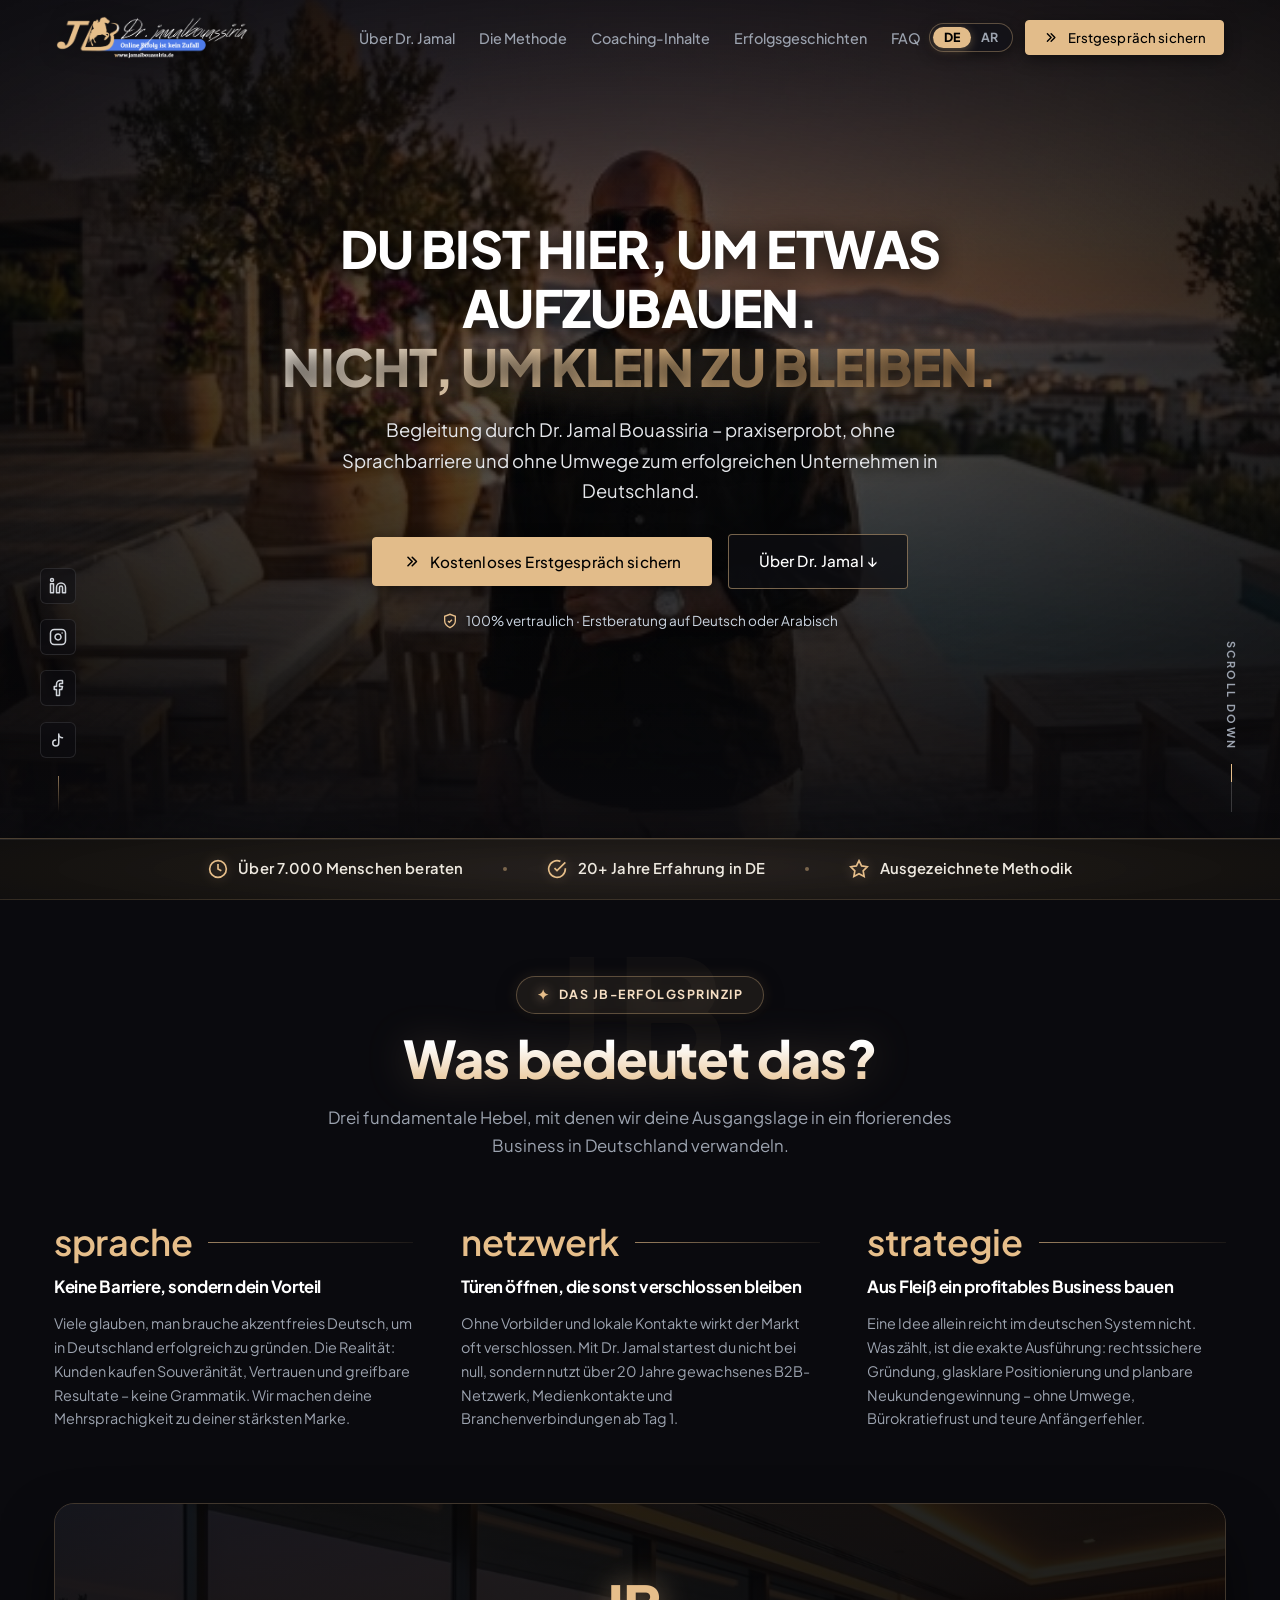
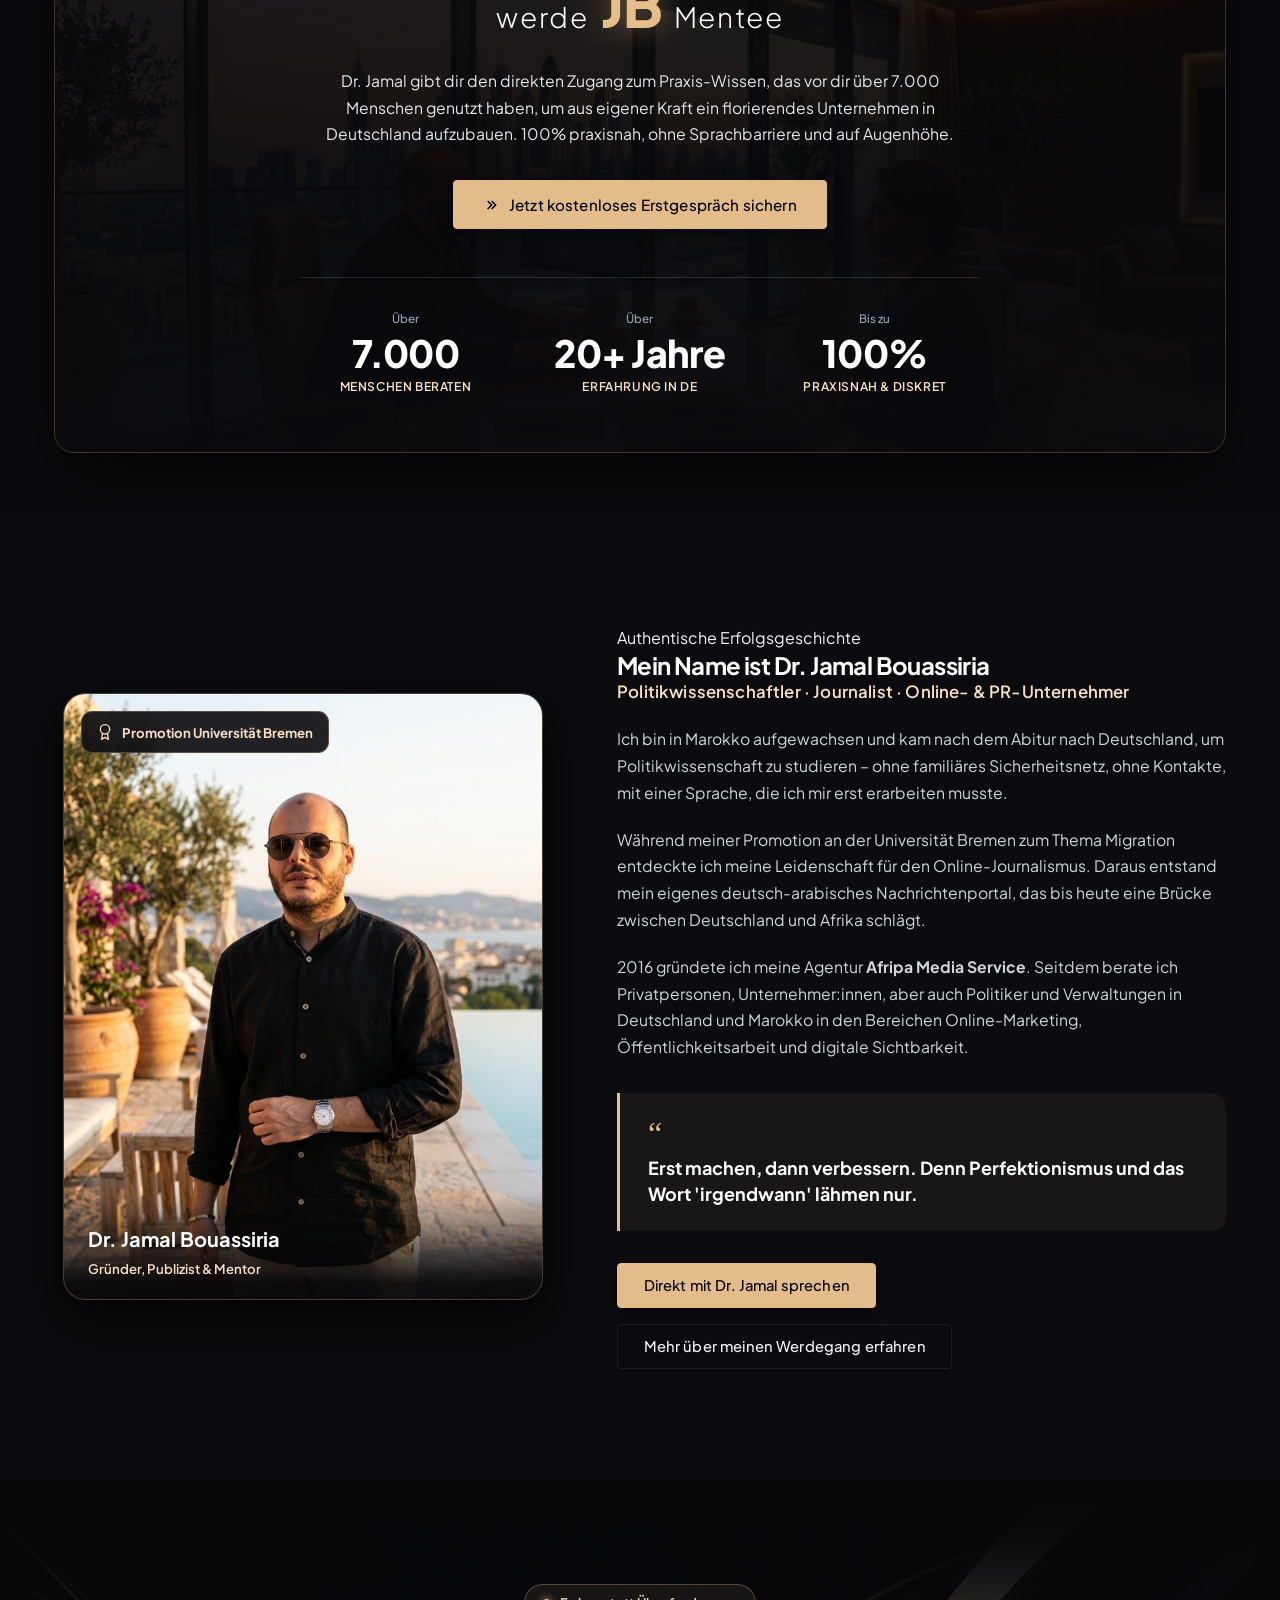
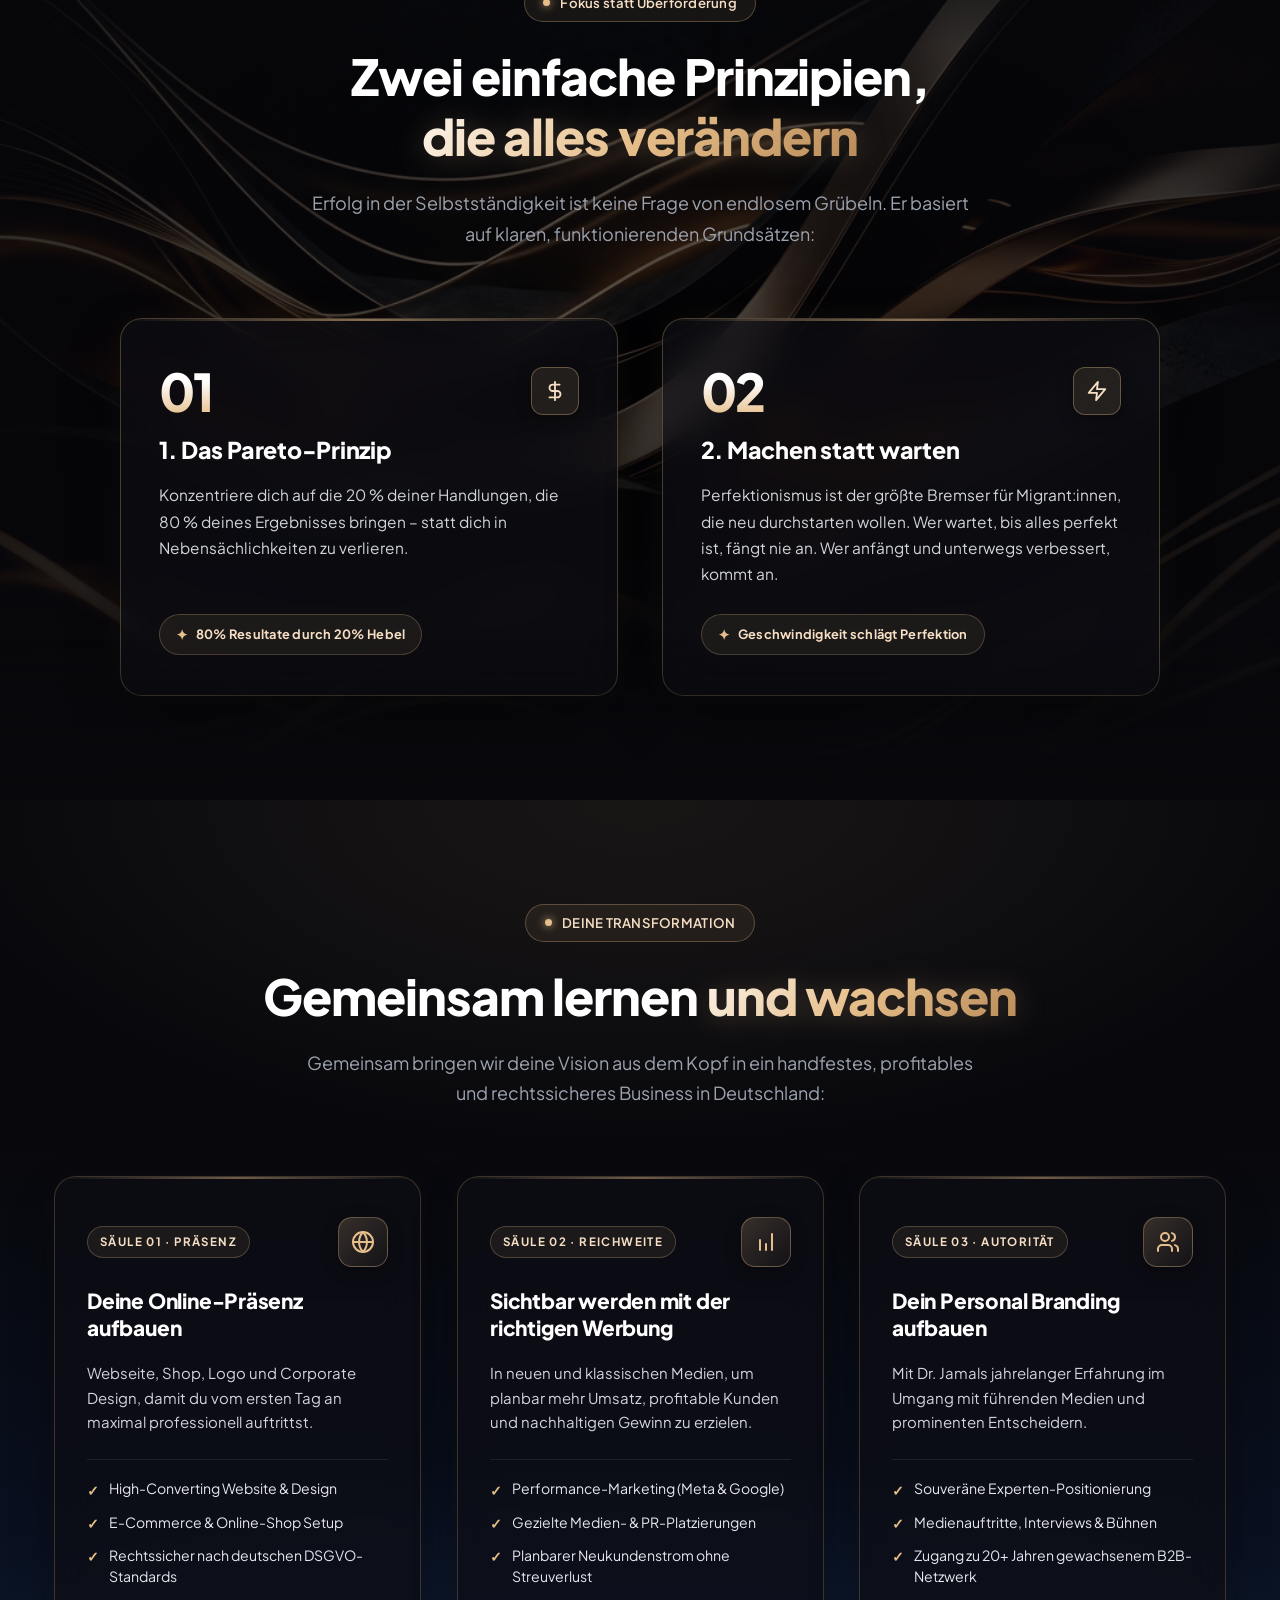
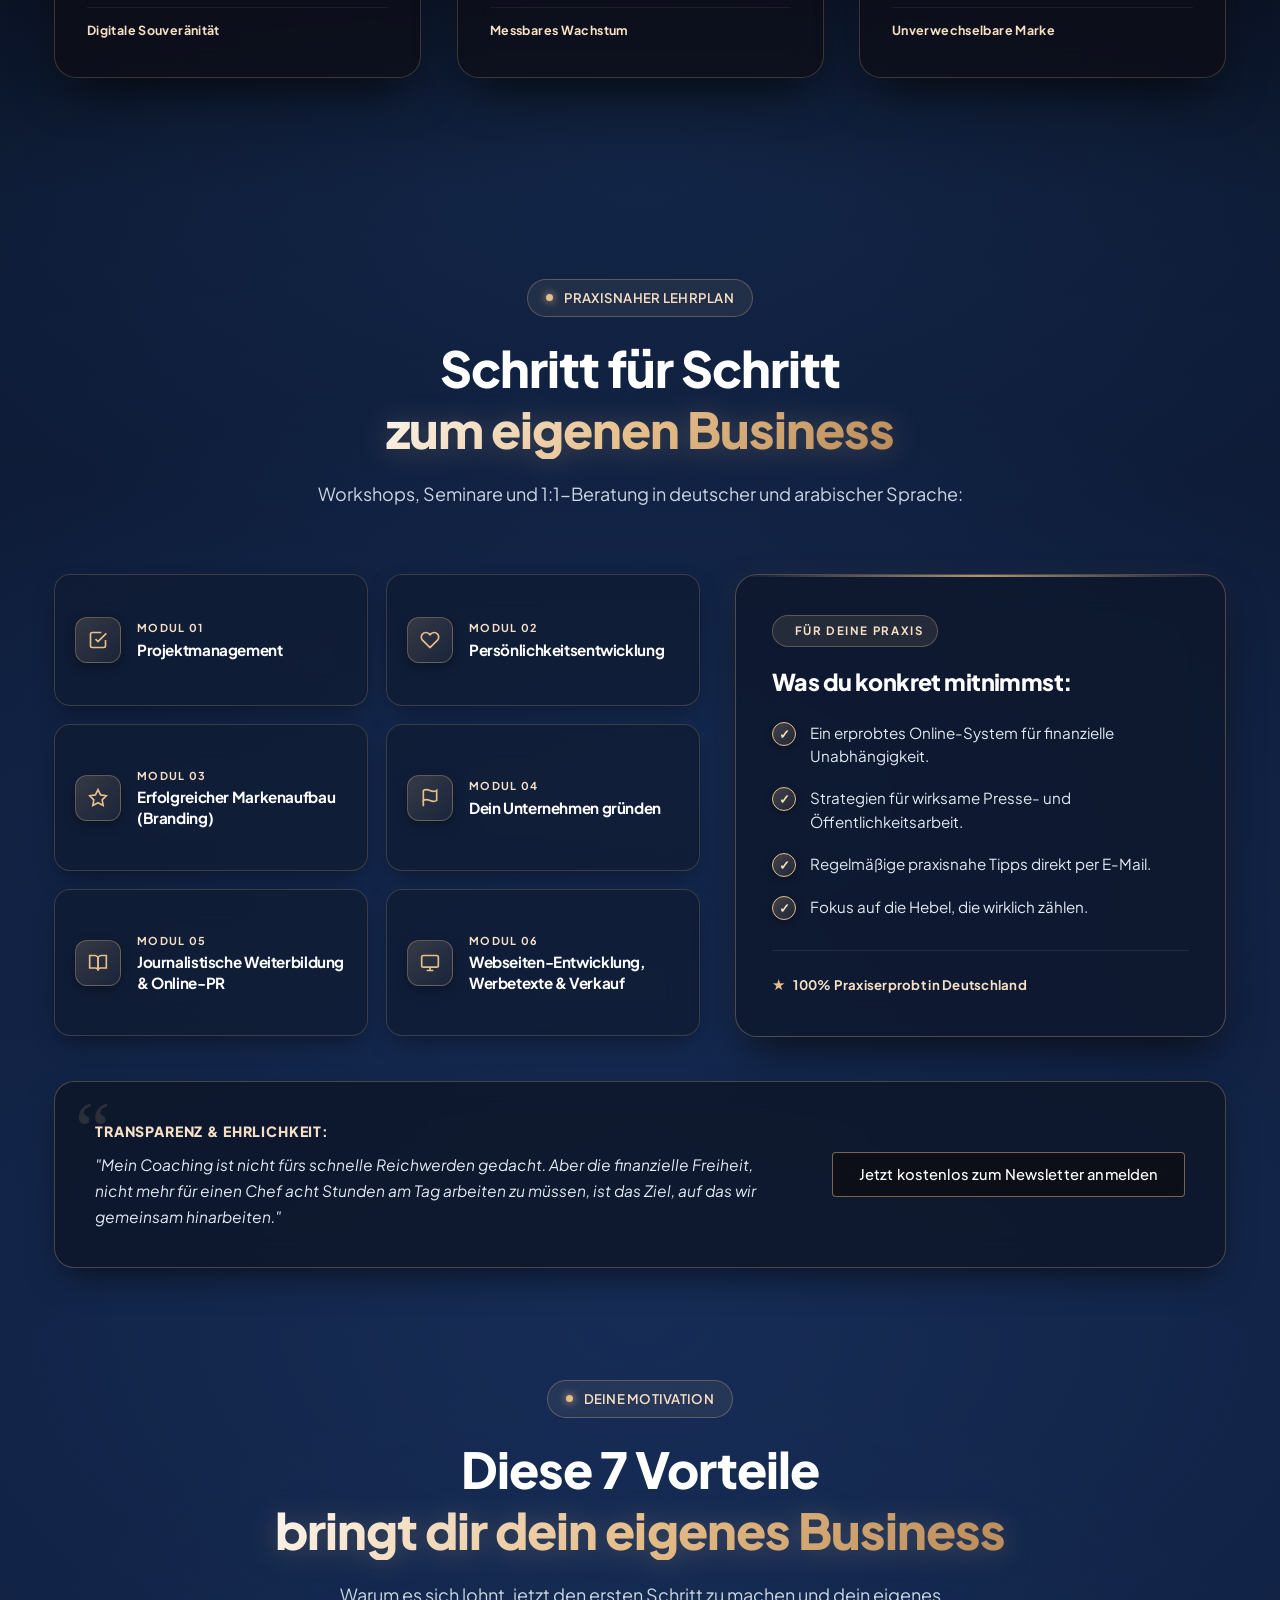
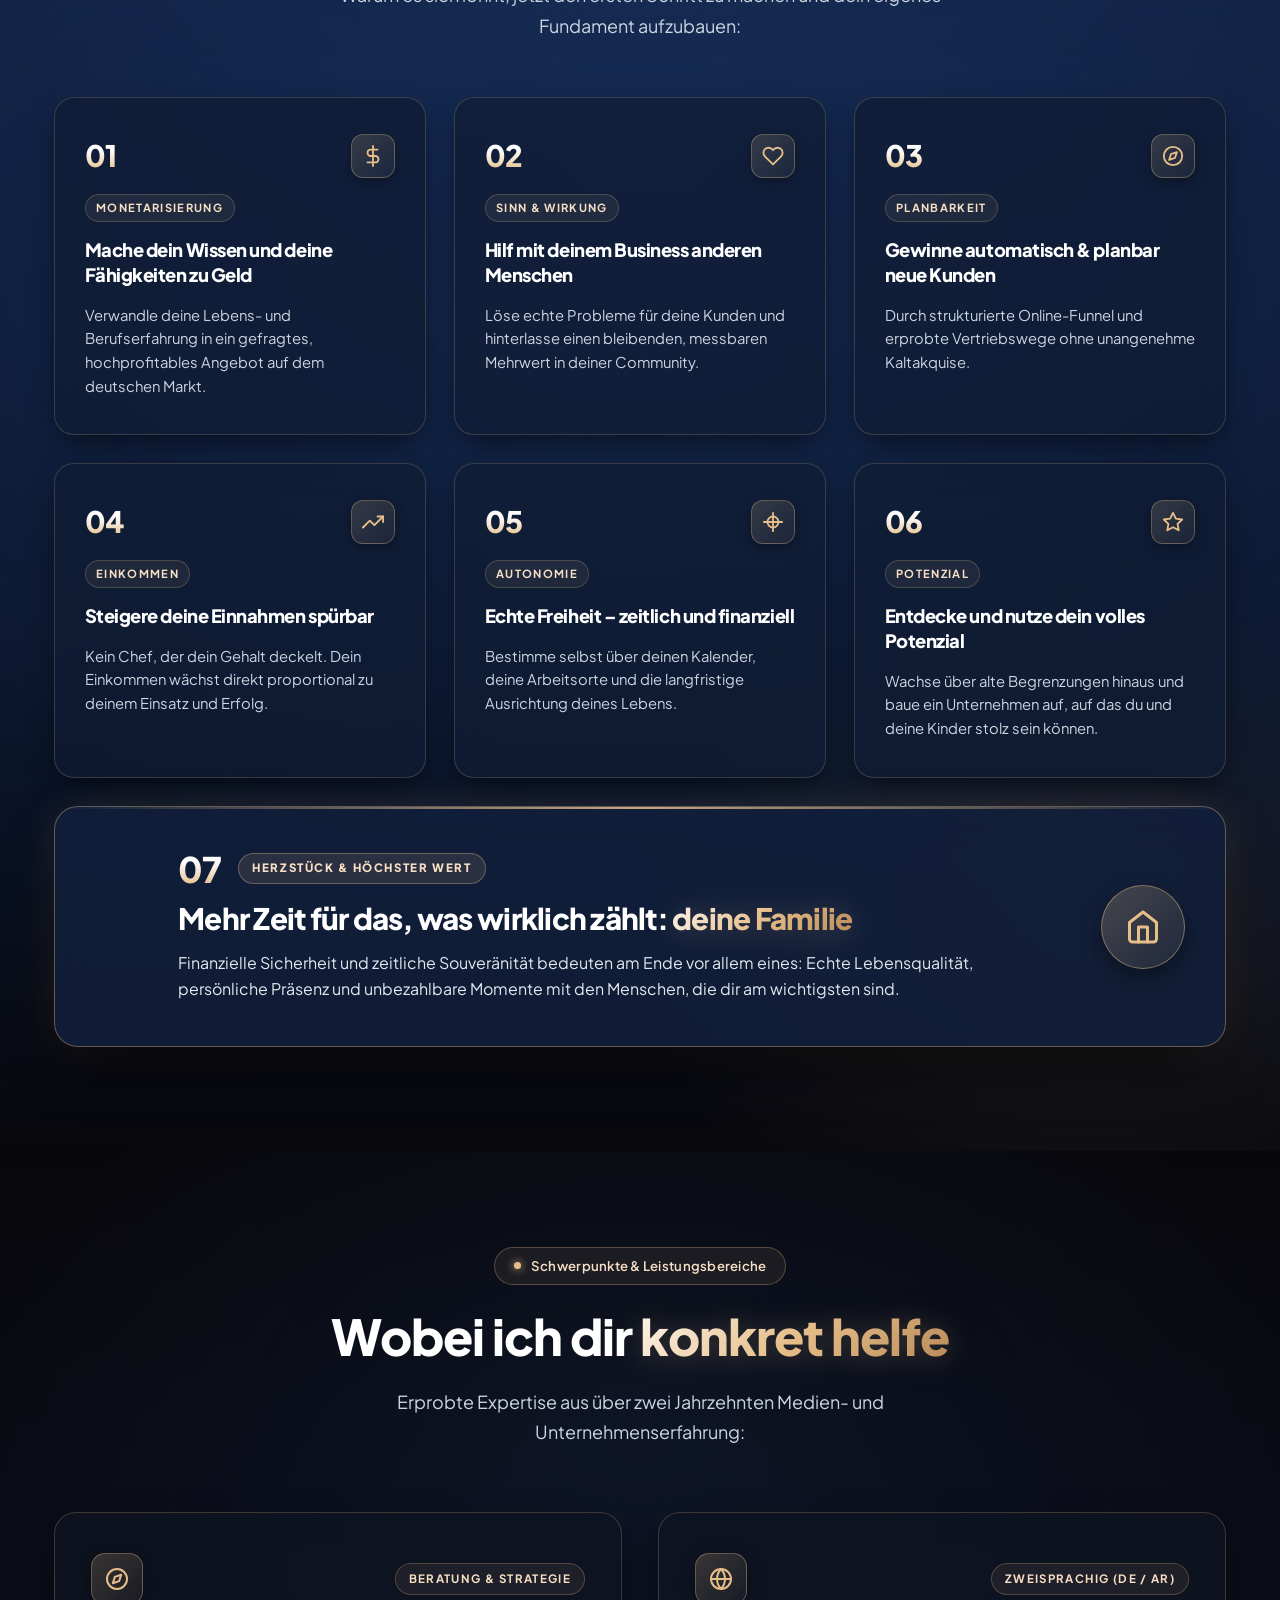
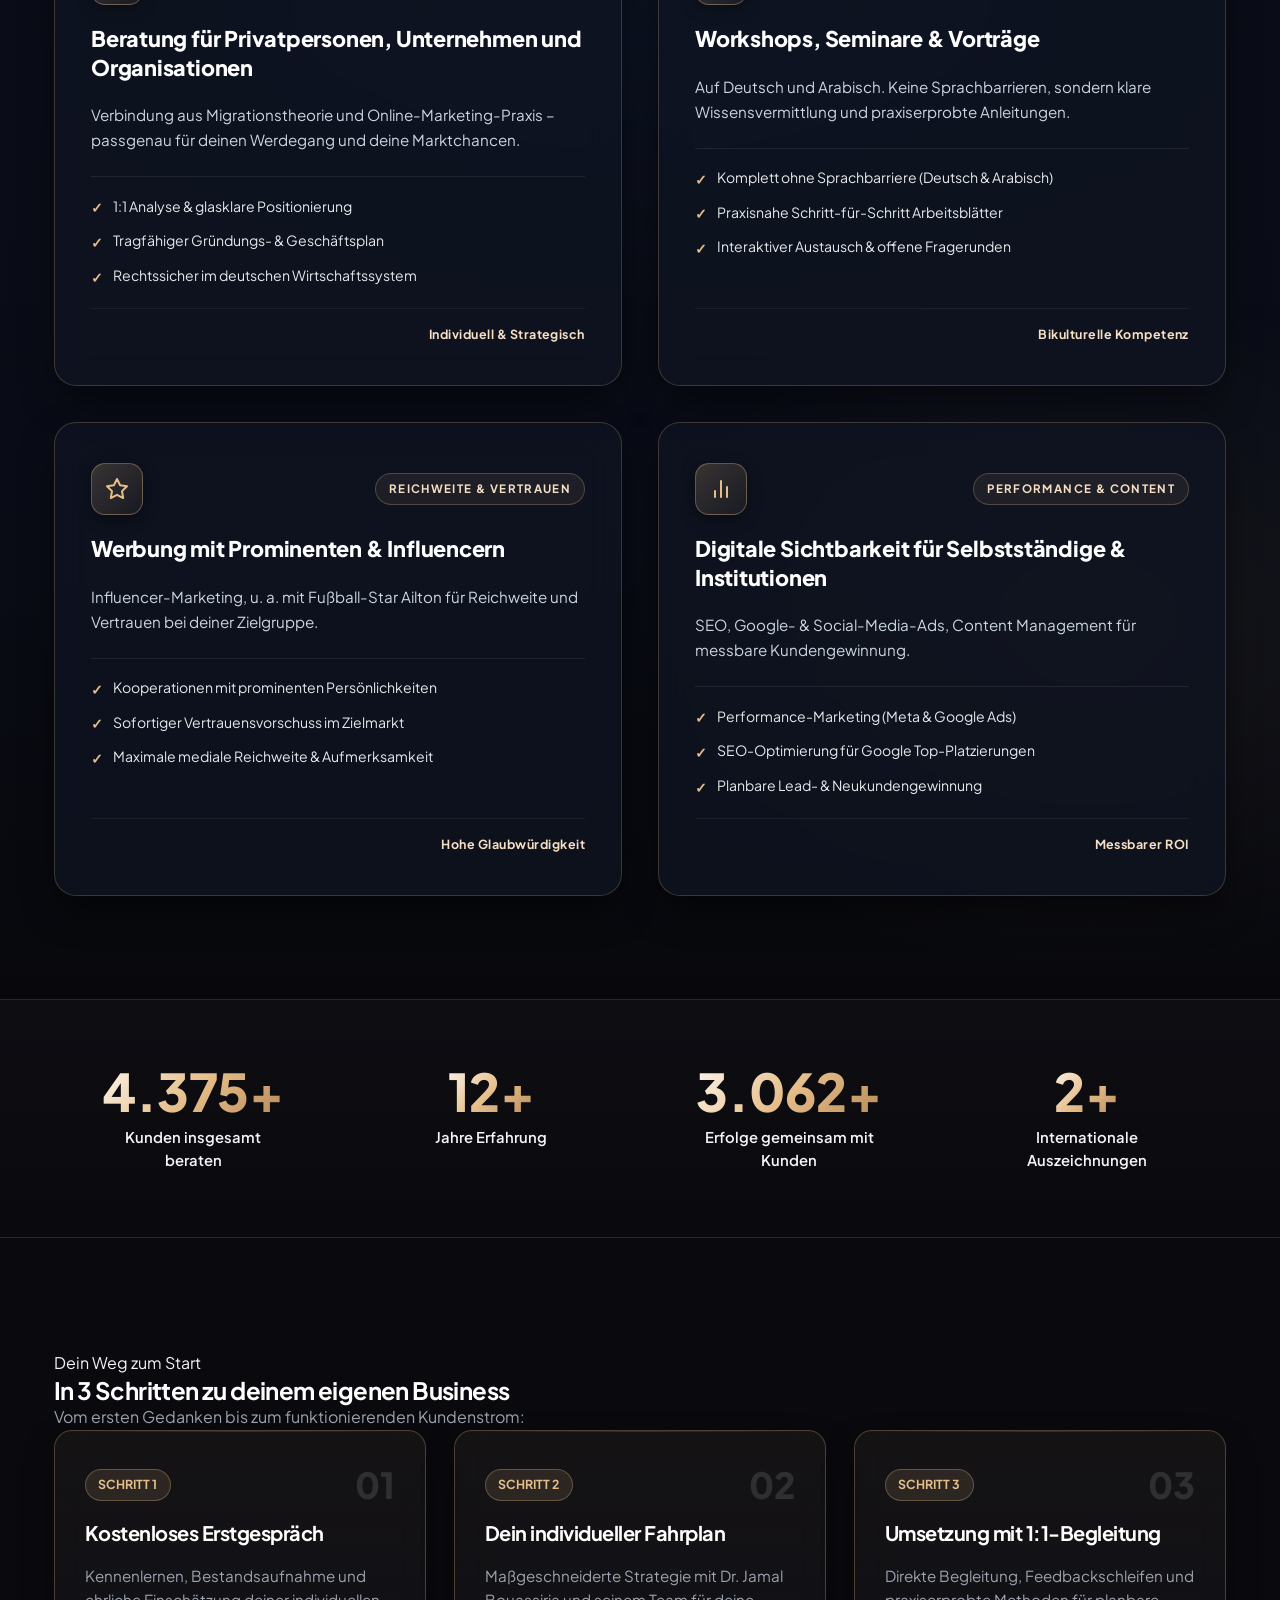
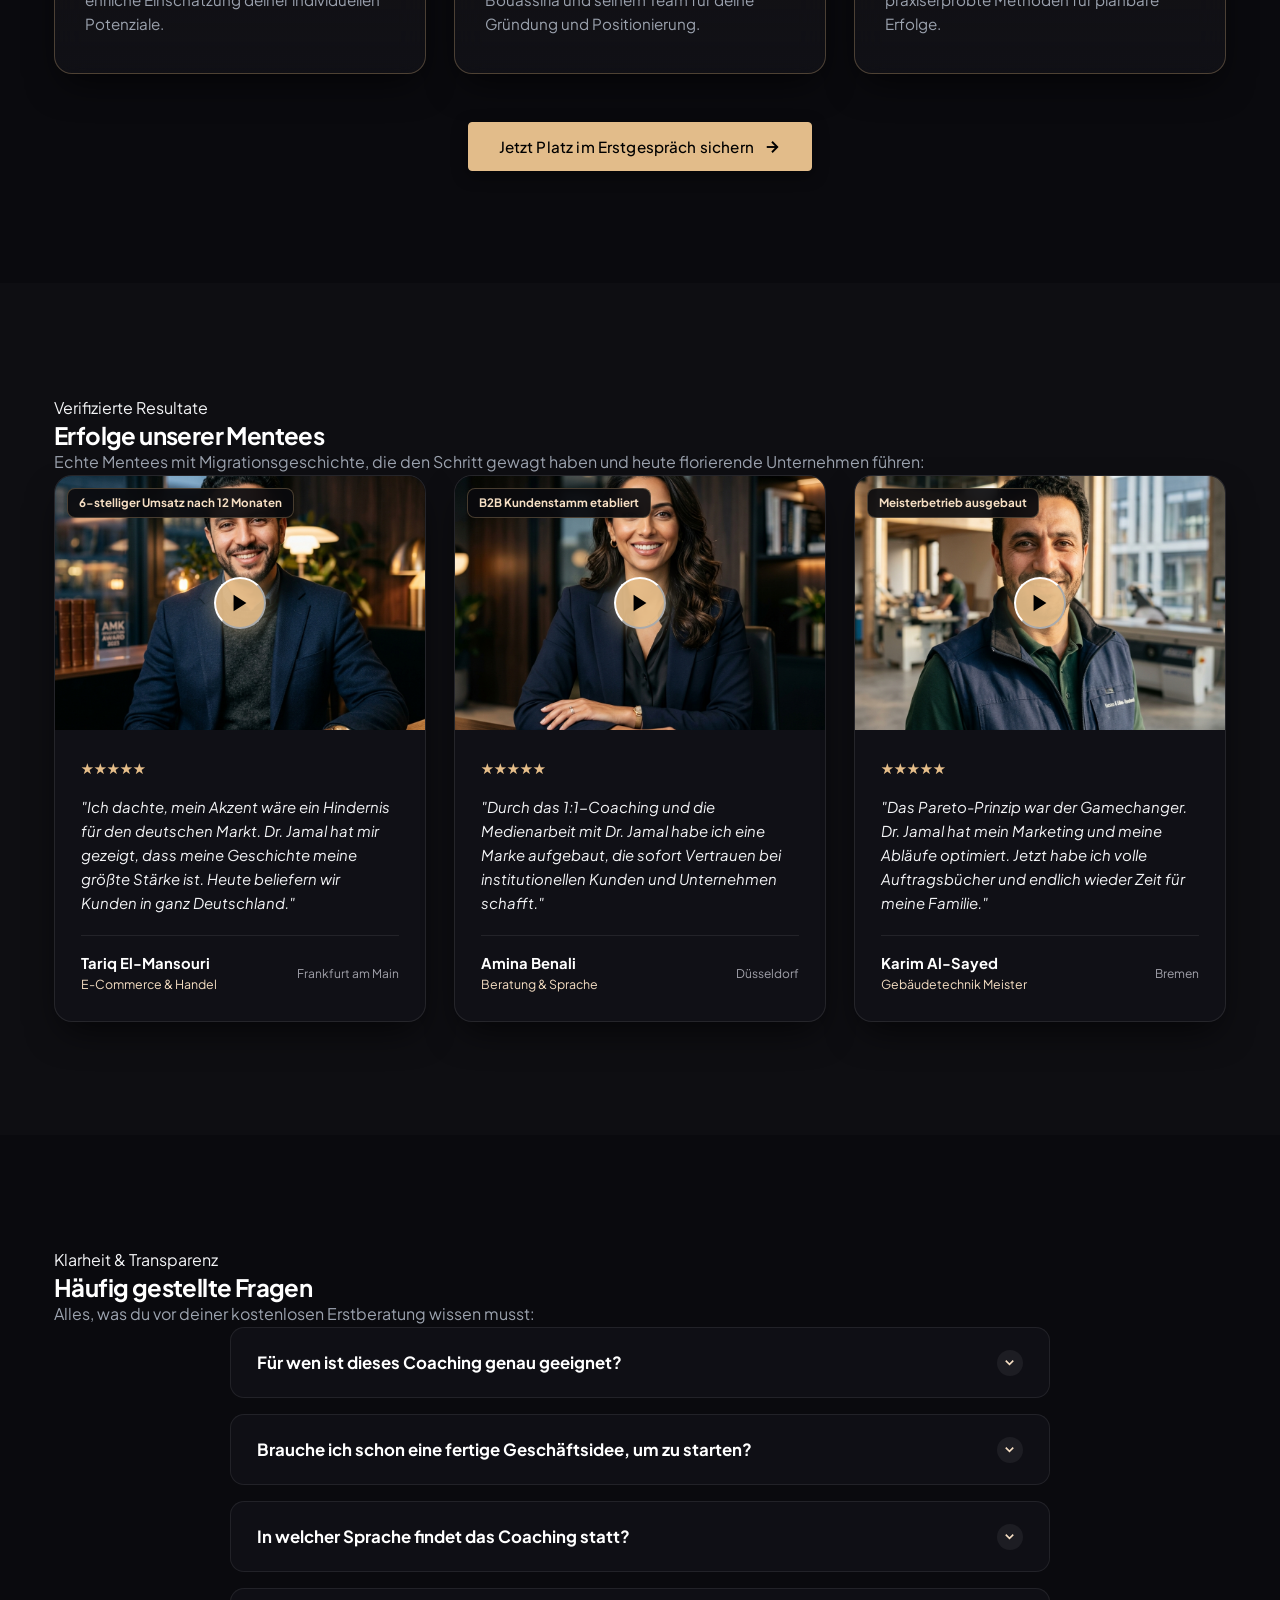
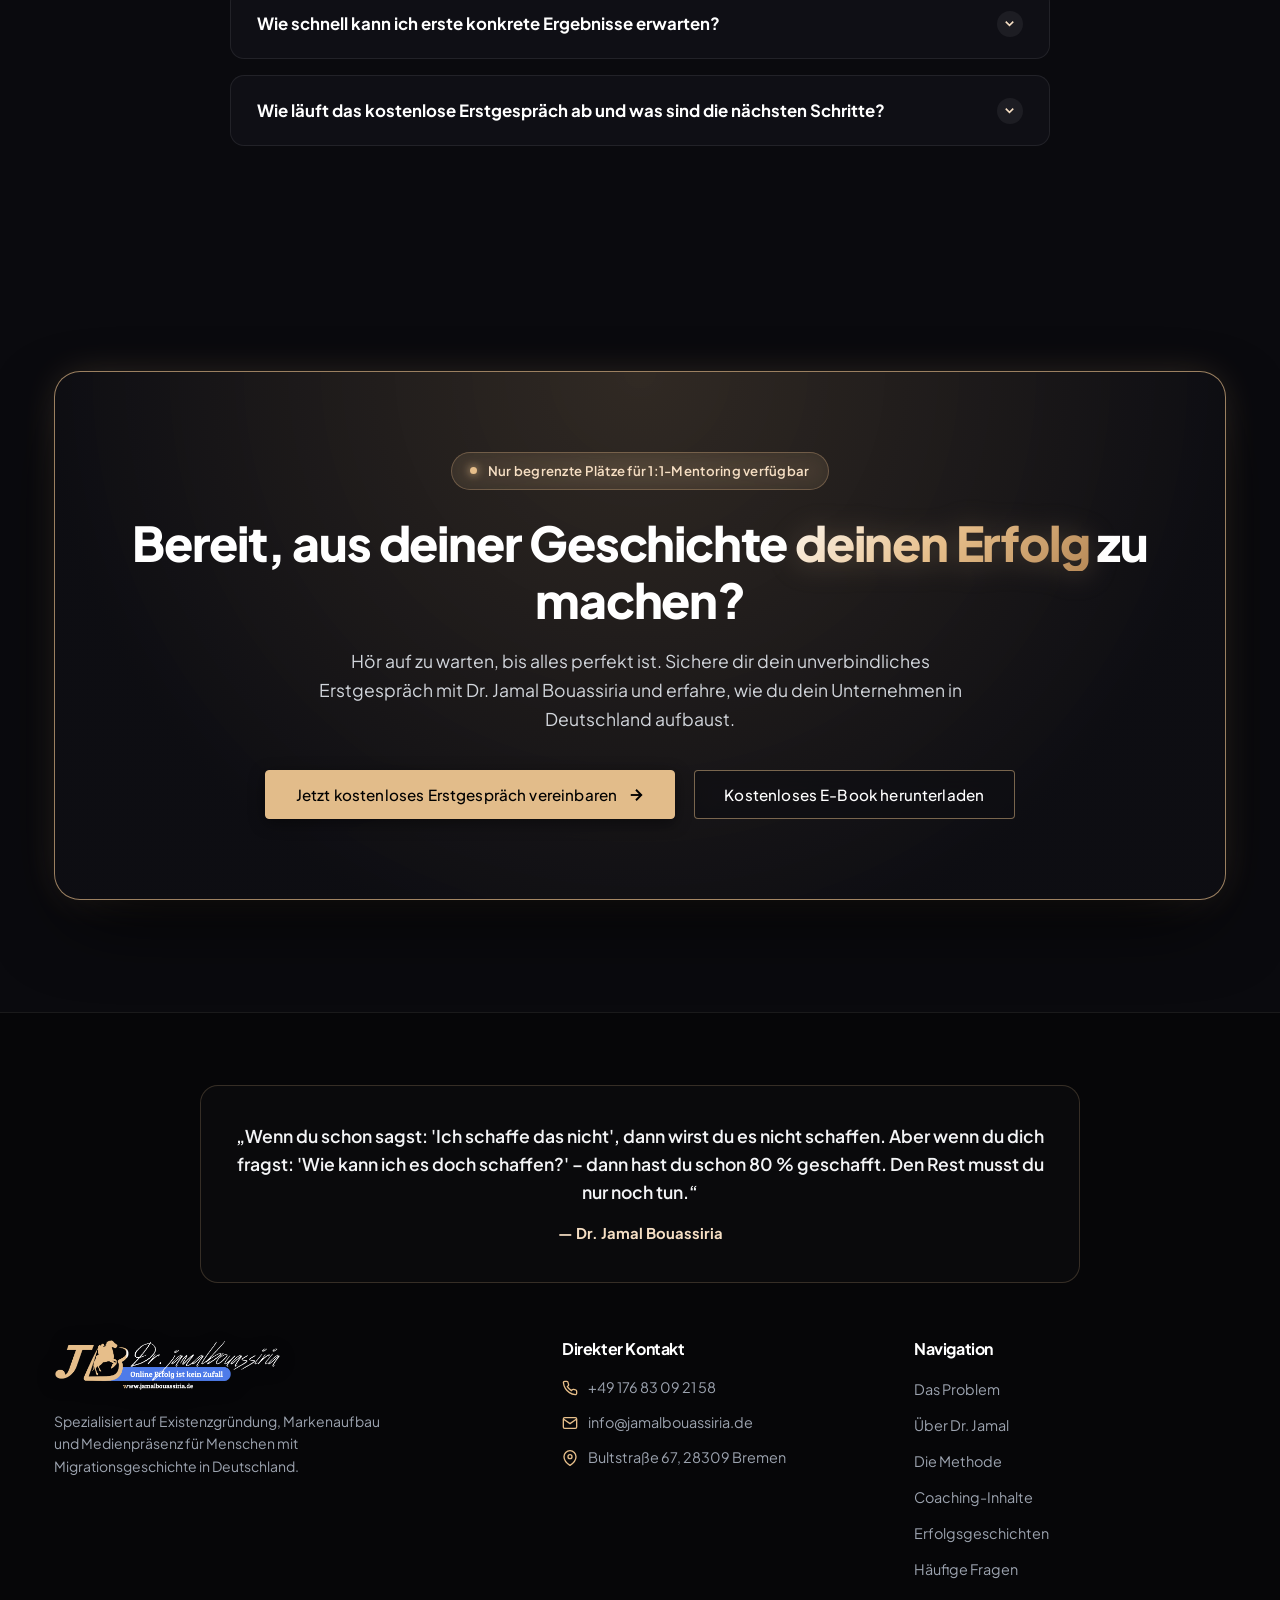
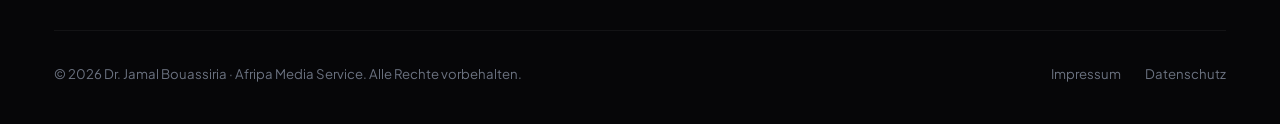
==== index.html @ 695371db "feat: version actuelle stable (Dark & Gold Luxury avec logo client)" ====
<!DOCTYPE html>
<html lang="de">

<head>
  <meta charset="UTF-8">
  <meta name="viewport" content="width=device-width, initial-scale=1.0">
  <title>Dr. Jamal Bouassiria | 1:1 Business Coaching für Migranten in Deutschland</title>
  <meta name="description"
    content="Du bist nach Deutschland gekommen, um etwas aufzubauen. Dr. Jamal Bouassiria hilft Migrantinnen & Migranten dabei, aus eigener Kraft ein erfolgreiches Unternehmen zu gründen. 1:1, ehrlich und praxiserprobt.">
  <meta name="keywords"
    content="Business Coaching Migranten, Unternehmensgründung Deutschland, Dr Jamal Bouassiria, Personal Branding, Afripa Media, Selbstständigkeit Deutschland, Arabisch Deutsch Coaching">
  <meta name="author" content="Dr. Jamal Bouassiria">

  <!-- Canonical & Multilingual Hreflang SEO -->
  <link rel="canonical" href="https://coaching.grafikausdenker.com/">
  <link rel="alternate" hreflang="de" href="https://coaching.grafikausdenker.com/">
  <link rel="alternate" hreflang="ar" href="https://coaching.grafikausdenker.com/?lang=ar">
  <link rel="alternate" hreflang="x-default" href="https://coaching.grafikausdenker.com/">

  <!-- Performance & Fonts Preconnect -->
  <link rel="preconnect" href="https://fonts.googleapis.com">
  <link rel="preconnect" href="https://fonts.gstatic.com" crossorigin>

  <!-- Robots & Indexing -->
  <meta name="robots" content="index, follow, max-image-preview:large, max-snippet:-1, max-video-preview:-1">
  <meta name="theme-color" content="#07090e">
  <meta name="color-scheme" content="dark">

  <!-- Open Graph / Facebook / WhatsApp / LinkedIn -->
  <meta property="og:type" content="website">
  <meta property="og:url" content="https://coaching.grafikausdenker.com/">
  <meta property="og:site_name" content="Dr. Jamal Bouassiria Coaching">
  <meta property="og:locale" content="de_DE">
  <meta property="og:locale:alternate" content="ar_AR">
  <meta property="og:title" content="Dr. Jamal Bouassiria | 1:1 Business Coaching für Migranten in Deutschland">
  <meta property="og:description"
    content="Aus eigener Kraft ein erfolgreiches Unternehmen in Deutschland aufbauen – trotz Sprachbarriere oder fehlendem Start-Netzwerk. 1:1, ehrlich und praxiserprobt.">
  <meta property="og:image" content="https://coaching.grafikausdenker.com/assets/images/dr_jamal_bouassiria.jpg">
  <meta property="og:image:width" content="1200">
  <meta property="og:image:height" content="630">
  <meta property="og:image:alt" content="Dr. Jamal Bouassiria Profil und Coaching">

  <!-- Twitter Card -->
  <meta name="twitter:card" content="summary_large_image">
  <meta name="twitter:url" content="https://coaching.grafikausdenker.com/">
  <meta name="twitter:title" content="Dr. Jamal Bouassiria | Business Coaching für Migranten in Deutschland">
  <meta name="twitter:description" content="Aus eigener Kraft ein erfolgreiches Unternehmen in Deutschland gründen. 100% praxisnah auf Deutsch und Arabisch.">
  <meta name="twitter:image" content="https://coaching.grafikausdenker.com/assets/images/dr_jamal_bouassiria.jpg">

  <!-- Favicon & Manifest -->
  <link rel="icon" type="image/svg+xml"
    href="data:image/svg+xml,<svg xmlns='http://www.w3.org/2000/svg' viewBox='0 0 100 100'><rect width='100' height='100' rx='20' fill='%230a0a0d'/><text x='50%' y='55%' dominant-baseline='middle' text-anchor='middle' font-family='sans-serif' font-weight='900' font-size='50' fill='%23e6be8a'>JB</text></svg>">
  <link rel="manifest" href="site.webmanifest">

  <!-- Custom Stylesheet -->
  <link rel="stylesheet" href="css/styles.css?v=prod_deploy_v12">

  <!-- Comprehensive Schema.org Structured Data (JSON-LD) -->
  <script type="application/ld+json">
  [
    {
      "@context": "https://schema.org",
      "@type": "Person",
      "@id": "https://coaching.grafikausdenker.com/#person",
      "name": "Dr. Jamal Bouassiria",
      "jobTitle": "Politikwissenschaftler, Journalist & PR-Unternehmer",
      "worksFor": {
        "@type": "Organization",
        "name": "Afripa Media Service"
      },
      "url": "https://coaching.grafikausdenker.com/",
      "image": "https://coaching.grafikausdenker.com/assets/images/dr_jamal_bouassiria.jpg",
      "alumniOf": {
        "@type": "EducationalOrganization",
        "name": "Universität Bremen"
      },
      "address": {
        "@type": "PostalAddress",
        "streetAddress": "Bultstraße 67",
        "addressLocality": "Bremen",
        "postalCode": "28309",
        "addressCountry": "DE"
      },
      "telephone": "+49 176 83 09 21 58",
      "email": "info@jamalbouassiria.de",
      "sameAs": [
        "https://www.linkedin.com",
        "https://www.instagram.com",
        "https://www.facebook.com"
      ]
    },
    {
      "@context": "https://schema.org",
      "@type": "ProfessionalService",
      "@id": "https://coaching.grafikausdenker.com/#service",
      "name": "Dr. Jamal Bouassiria - Business Coaching & Mentoring",
      "image": "https://coaching.grafikausdenker.com/assets/images/dr_jamal_bouassiria.jpg",
      "telephone": "+49 176 83 09 21 58",
      "email": "info@jamalbouassiria.de",
      "address": {
        "@type": "PostalAddress",
        "streetAddress": "Bultstraße 67",
        "addressLocality": "Bremen",
        "postalCode": "28309",
        "addressCountry": "DE"
      },
      "priceRange": "€€",
      "knowsLanguage": ["de", "ar"],
      "areaServed": "Deutschland",
      "description": "1:1 Business Coaching und Mentoring für Migrantinnen und Migranten in Deutschland zur Gründung und Skalierung erfolgreicher Unternehmen."
    },
    {
      "@context": "https://schema.org",
      "@type": "FAQPage",
      "@id": "https://coaching.grafikausdenker.com/#faq",
      "mainEntity": [
        {
          "@type": "Question",
          "name": "Für wen ist dieses Coaching genau geeignet?",
          "acceptedAnswer": {
            "@type": "Answer",
            "text": "Das Programm richtet sich speziell an Menschen mit Migrationsgeschichte in Deutschland – egal ob du noch im Angestelltenverhältnis steckst und nebenberuflich gründen möchtest, bereits eine Idee hast oder schon selbstständig bist und dein Unternehmen skalieren willst."
          }
        },
        {
          "@type": "Question",
          "name": "Brauche ich schon eine fertige Geschäftsidee, um zu starten?",
          "acceptedAnswer": {
            "@type": "Answer",
            "text": "Nein! Wenn du bereits Talente, Fähigkeiten oder Fachwissen hast, erarbeiten wir gemeinsam im Erstgespräch und den ersten Sessions das profitable Angebot, das im deutschen Markt am stärksten nachgefragt wird."
          }
        },
        {
          "@type": "Question",
          "name": "In welcher Sprache findet das Coaching statt?",
          "acceptedAnswer": {
            "@type": "Answer",
            "text": "Das Coaching findet wahlweise auf Deutsch oder Arabisch statt (oder kombiniert). Du musst keine Angst vor Sprachfehlern haben – Dr. Jamal versteht deine Situation aus eigener Erfahrung und vermittelt dir auch das nötige Vokabular für den deutschen Markt."
          }
        },
        {
          "@type": "Question",
          "name": "Wie schnell kann ich erste konkrete Ergebnisse erwarten?",
          "acceptedAnswer": {
            "@type": "Answer",
            "text": "Nach dem Prinzip 'Machen statt warten' setzen wir bereits in den ersten Wochen deine digitale Präsenz auf und leiten Marketingmaßnahmen ein. Die meisten Teilnehmer gewinnen ihre ersten zahlenden Kunden innerhalb der ersten 30 bis 60 Tage."
          }
        },
        {
          "@type": "Question",
          "name": "Wie läuft das kostenlose Erstgespräch ab und was sind die nächsten Schritte?",
          "acceptedAnswer": {
            "@type": "Answer",
            "text": "Nach deiner Terminanfrage rufen wir dich zu deinem Wunschzeitpunkt an. In ca. 30 Minuten sprechen wir vertraulich über deine Ziele, deine aktuellen Hürden und prüfen ehrlich, ob eine Zusammenarbeit Sinn macht. Wenn alles passt, erhältst du deinen maßgeschneiderten Fahrplan."
          }
        }
      ]
    }
  ]
  </script>
</head>

<body>

  <!-- Top Scroll Progress Indicator -->
  <div class="scroll-progress-bar" id="scrollProgressBar" aria-hidden="true"></div>

  <!-- Luxury Brand Preloader (Site Opening Animation) -->
  <div id="site-preloader" class="site-preloader" aria-hidden="true">
    <div class="preloader-content">
      <div class="preloader-monogram-wrap">
        <svg class="preloader-circle-svg" viewBox="0 0 100 100">
          <circle class="preloader-circle-bg" cx="50" cy="50" r="44" />
          <circle class="preloader-circle-active" cx="50" cy="50" r="44" />
        </svg>
        <span class="preloader-monogram">JB</span>
      </div>
      <div class="preloader-text-group">
        <span class="preloader-brand">Dr. Jamal Bouassiria</span>
        <span class="preloader-sub">Business Coaching &amp; Mentoring</span>
      </div>
      <div class="preloader-bar">
        <div class="preloader-bar-fill"></div>
      </div>
    </div>
  </div>

  <!-- ========================================================================
       STICKY HEADER / NAVIGATION
       ======================================================================== -->
  <header class="header-nav">
    <div class="container nav-container">
      <a href="#" class="nav-logo" aria-label="Dr. Jamal Bouassiria Startseite">
        <img src="assets/images/logo_luxury_blue.png" alt="Dr. Jamal Bouassiria - Coaching & Mentoring" class="site-brand-logo" width="192" height="44">
      </a>

      <!-- Streamlined Navigation for Luxury Appearance -->
      <nav aria-label="Hauptnavigation">
        <ul class="nav-links">
          <li><a href="#ueber-jamal" class="nav-link" data-i18n="nav_about">Über Dr. Jamal</a></li>
          <li><a href="#methode" class="nav-link" data-i18n="nav_method">Die Methode</a></li>
          <li><a href="#inhalte" class="nav-link" data-i18n="nav_content">Coaching-Inhalte</a></li>
          <li><a href="#stimmen" class="nav-link" data-i18n="nav_stories">Erfolgsgeschichten</a></li>
          <li><a href="#faq" class="nav-link" data-i18n="nav_faq">FAQ</a></li>
        </ul>
      </nav>

      <div class="nav-actions">
        <!-- Language Switcher Pill (DE | AR) matching user reference -->
        <div class="lang-switch-toggle" id="langSwitch" role="group" aria-label="Sprachauswahl / Language Selector">
          <button type="button" class="lang-opt active" data-lang="de" aria-label="Deutsch">DE</button>
          <button type="button" class="lang-opt" data-lang="ar" aria-label="العربية">AR</button>
        </div>

        <button class="btn btn-gold btn-sm open-booking-modal" id="navCtaBtn">
          <svg class="btn-chevron" width="15" height="15" viewBox="0 0 24 24" fill="none" stroke="currentColor"
            stroke-width="2.5" stroke-linecap="round" stroke-linejoin="round">
            <polyline points="7 6 13 12 7 18"></polyline>
            <polyline points="13 6 19 12 13 18"></polyline>
          </svg>
          <span class="nav-cta-text" data-i18n="nav_cta">Erstgespräch sichern</span>
        </button>
        <button class="mobile-menu-btn" aria-label="Menü öffnen" aria-expanded="false">
          <svg width="22" height="22" viewBox="0 0 24 24" fill="none" stroke="currentColor" stroke-width="2">
            <line x1="3" y1="12" x2="21" y2="12"></line>
            <line x1="3" y1="6" x2="21" y2="6"></line>
            <line x1="3" y1="18" x2="21" y2="18"></line>
          </svg>
        </button>
      </div>
    </div>
  </header>

  <!-- Mobile Drawer -->
  <div class="mobile-nav-drawer" id="mobileDrawer">
    <div class="mobile-drawer-header">
      <span class="mobile-drawer-label" data-i18n="drawer_lang_label">Sprache / اللغة</span>
      <div class="lang-switch-toggle" id="langSwitchMobile" role="group" aria-label="Sprachauswahl Mobil">
        <button type="button" class="lang-opt active" data-lang="de" aria-label="Deutsch">DE</button>
        <button type="button" class="lang-opt" data-lang="ar" aria-label="العربية">AR</button>
      </div>
    </div>
    <ul class="mobile-links">
      <li><a href="#problem" data-i18n="mob_problem">Das Problem</a></li>
      <li><a href="#ueber-jamal" data-i18n="nav_about">Über Dr. Jamal</a></li>
      <li><a href="#methode" data-i18n="nav_method">Die Methode</a></li>
      <li><a href="#inhalte" data-i18n="nav_content">Coaching-Inhalte</a></li>
      <li><a href="#gruende" data-i18n="mob_reasons">7 Vorteile</a></li>
      <li><a href="#fachgebiete" data-i18n="mob_expertise">Fachgebiete</a></li>
      <li><a href="#ablauf" data-i18n="mob_steps">In 3 Schritten</a></li>
      <li><a href="#stimmen" data-i18n="nav_stories">Erfolgsgeschichten</a></li>
      <li><a href="#faq" data-i18n="nav_faq">Häufige Fragen</a></li>
    </ul>
    <div style="display:flex; flex-direction:column; gap:1rem; margin-top:2rem;">
      <button class="btn btn-gold btn-full open-booking-modal" data-i18n="mob_drawer_cta">
        Jetzt kostenloses Erstgespräch
      </button>
      <a href="tel:+4917683092158" class="btn btn-outline-gold btn-full">
        Anrufen: +49 176 83 09 21 58
      </a>
    </div>
  </div>

  <main>
    <!-- ========================================================================
         1. HERO SECTION (ABOVE THE FOLD)
         ======================================================================== -->
    <section class="hero-section" id="hero">
      <!-- Cinematic Background Slider with Smooth Ken Burns Zoom -->
      <div class="hero-bg-container">
        <div class="hero-bg-slide active" style="background-image: url('assets/images/hero_jamal_villa.jpg');"></div>
        <div class="hero-bg-slide" style="background-image: url('assets/images/hero_jamal_office.jpg');"></div>
        <div class="hero-bg-slide" style="background-image: url('assets/images/hero_jamal_keynote.jpg');"></div>
        <div class="hero-bg-overlay"></div>
      </div>

      <div class="ambient-glow-gold glow-hero-top"></div>
      <div class="ambient-glow-gold glow-hero-left"></div>

      <!-- Centered, Breathable Hero Content -->
      <div class="container hero-main-wrapper">
        <!-- H1 Headline (Concise & Impactful) -->
        <h1 class="hero-title-cinematic" data-i18n="hero_title">
          Du bist hier, um etwas aufzubauen. <span class="gold-gradient-text">Nicht, um klein zu bleiben.</span>
        </h1>

        <!-- Subheadline (Streamlined & Direct) -->
        <p class="hero-subtitle-cinematic" data-i18n="hero_sub">
          Begleitung durch Dr. Jamal Bouassiria – praxiserprobt, ohne Sprachbarriere und ohne Umwege zum erfolgreichen
          Unternehmen in Deutschland.
        </p>

        <!-- CTAs -->
        <div class="hero-ctas-cinematic">
          <button class="btn btn-gold btn-lg open-booking-modal" id="heroPrimaryCta">
            <svg class="btn-chevron" width="17" height="17" viewBox="0 0 24 24" fill="none" stroke="currentColor"
              stroke-width="2.5" stroke-linecap="round" stroke-linejoin="round">
              <polyline points="7 6 13 12 7 18"></polyline>
              <polyline points="13 6 19 12 13 18"></polyline>
            </svg>
            <span data-i18n="hero_cta">Kostenloses Erstgespräch sichern</span>
          </button>
          <a href="#ueber-jamal" class="btn btn-outline-gold btn-lg" data-i18n="hero_about">
            Über Dr. Jamal ↓
          </a>
        </div>

        <!-- Quick Trust Guarantee -->
        <div class="hero-guarantee-cinematic">
          <svg width="14" height="14" viewBox="0 0 24 24" fill="none" stroke="currentColor" stroke-width="2">
            <path d="M12 22s8-4 8-10V5l-8-3-8 3v7c0 6 8 10 8 10z" />
            <polyline points="9 12 11 14 15 10" />
          </svg>
          <span data-i18n="hero_guarantee">100% vertraulich · Erstberatung auf Deutsch oder Arabisch</span>
        </div>
      </div>

      <!-- Vertical Social Icons (Bottom Left) -->
      <div class="hero-social-rail" aria-label="Soziale Medien">
        <a href="https://www.linkedin.com" target="_blank" rel="noopener noreferrer" class="hero-social-link" aria-label="LinkedIn" title="LinkedIn">
          <svg width="18" height="18" viewBox="0 0 24 24" fill="none" stroke="currentColor" stroke-width="2" stroke-linecap="round" stroke-linejoin="round">
            <path d="M16 8a6 6 0 0 1 6 6v7h-4v-7a2 2 0 0 0-2-2 2 2 0 0 0-2 2v7h-4v-7a6 6 0 0 1 6-6z"/>
            <rect x="2" y="9" width="4" height="12"/>
            <circle cx="4" cy="4" r="2"/>
          </svg>
        </a>
        <a href="https://www.instagram.com" target="_blank" rel="noopener noreferrer" class="hero-social-link" aria-label="Instagram" title="Instagram">
          <svg width="18" height="18" viewBox="0 0 24 24" fill="none" stroke="currentColor" stroke-width="2" stroke-linecap="round" stroke-linejoin="round">
            <rect x="2" y="2" width="20" height="20" rx="5" ry="5"/>
            <path d="M16 11.37A4 4 0 1 1 12.63 8 4 4 0 0 1 16 11.37z"/>
            <line x1="17.5" y1="6.5" x2="17.51" y2="6.5"/>
          </svg>
        </a>
        <a href="https://www.facebook.com" target="_blank" rel="noopener noreferrer" class="hero-social-link" aria-label="Facebook" title="Facebook">
          <svg width="18" height="18" viewBox="0 0 24 24" fill="none" stroke="currentColor" stroke-width="2" stroke-linecap="round" stroke-linejoin="round">
            <path d="M18 2h-3a5 5 0 0 0-5 5v3H7v4h3v8h4v-8h3l1-4h-4V7a1 1 0 0 1 1-1h3z"/>
          </svg>
        </a>
        <a href="https://www.tiktok.com" target="_blank" rel="noopener noreferrer" class="hero-social-link" aria-label="TikTok" title="TikTok">
          <svg width="18" height="18" viewBox="0 0 24 24" fill="none" stroke="currentColor" stroke-width="2" stroke-linecap="round" stroke-linejoin="round">
            <path d="M9 12a4 4 0 1 0 4 4V4a5 5 0 0 0 5 5"/>
          </svg>
        </a>
        <span class="hero-social-line"></span>
      </div>

      <!-- Vertical Scroll Indicator (Bottom Right) -->
      <a href="#problem" class="hero-scroll-rail" aria-label="Nach unten scrollen">
        <span class="hero-scroll-text">SCROLL DOWN</span>
        <span class="hero-scroll-bar">
          <span class="hero-scroll-dot"></span>
        </span>
      </a>

      <!-- Trust-Bar / Social Proof Bar -->
      <div class="trust-bar-section">
        <div class="container trust-bar-grid">
          <div class="trust-item">
            <svg class="trust-icon" width="20" height="20" viewBox="0 0 24 24" fill="none" stroke="currentColor"
              stroke-width="2">
              <circle cx="12" cy="12" r="10" />
              <path d="M12 6v6l4 2" />
            </svg>
            <span data-i18n="trust_1">Über 7.000 Menschen beraten</span>
          </div>
          <span class="trust-divider"></span>
          <div class="trust-item">
            <svg class="trust-icon" width="20" height="20" viewBox="0 0 24 24" fill="none" stroke="currentColor"
              stroke-width="2">
              <path d="M22 11.08V12a10 10 0 1 1-5.93-9.14" />
              <polyline points="22 4 12 14.01 9 11.01" />
            </svg>
            <span data-i18n="trust_2">20+ Jahre Erfahrung in DE</span>
          </div>
          <span class="trust-divider"></span>
          <div class="trust-item">
            <svg class="trust-icon" width="20" height="20" viewBox="0 0 24 24" fill="none" stroke="currentColor"
              stroke-width="2">
              <polygon
                points="12 2 15.09 8.26 22 9.27 17 14.14 18.18 21.02 12 17.77 5.82 21.02 7 14.14 2 9.27 8.91 8.26 12 2" />
            </svg>
            <span data-i18n="trust_3">Ausgezeichnete Methodik</span>
          </div>
        </div>
      </div>
    </section>

    <!-- ========================================================================
         2. DIE 3 SÄULEN (MINIMAL LUXURY THREE-COLUMN & FEATURE BANNER)
         ======================================================================== -->
    <section class="section-padding pillars-section" id="problem">
      <div class="container">
        <!-- Top Luxury Header (Styled Title & Kicker) -->
        <div class="pillars-header reveal-on-scroll">
          <div class="pillars-kicker-badge">
            <span class="pillar-kicker-sparkle">✦</span>
            <span data-i18n="pillar_kicker">DAS JB-ERFOLGSPRINZIP</span>
          </div>
          <h2 class="pillars-main-title">
            <span data-i18n="pillar_tag">Was bedeutet das?</span>
          </h2>
          <p class="pillars-main-sub" data-i18n="pillar_subtitle">
            Drei fundamentale Hebel, mit denen wir deine Ausgangslage in ein florierendes Business in Deutschland verwandeln.
          </p>
        </div>

        <!-- 3 Horizontal Columns with Gold Word & Line -->
        <div class="pillars-row reveal-stagger">
          <!-- Col 1: Sprache -->
          <div class="pillar-col">
            <div class="pillar-word-header">
              <span class="pillar-word" data-i18n="pillar_word_1">sprache</span>
              <span class="pillar-line"></span>
            </div>
            <h3 class="pillar-title" data-i18n="pillar_title_1">Keine Barriere, sondern dein Vorteil</h3>
            <p class="pillar-desc" data-i18n="pillar_desc_1">
              Viele glauben, man brauche akzentfreies Deutsch, um in Deutschland erfolgreich zu gründen. Die Realität: Kunden kaufen Souveränität, Vertrauen und greifbare Resultate – keine Grammatik. Wir machen deine Mehrsprachigkeit zu deiner stärksten Marke.
            </p>
          </div>

          <!-- Col 2: Netzwerk -->
          <div class="pillar-col">
            <div class="pillar-word-header">
              <span class="pillar-word" data-i18n="pillar_word_2">netzwerk</span>
              <span class="pillar-line"></span>
            </div>
            <h3 class="pillar-title" data-i18n="pillar_title_2">Türen öffnen, die sonst verschlossen bleiben</h3>
            <p class="pillar-desc" data-i18n="pillar_desc_2">
              Ohne Vorbilder und lokale Kontakte wirkt der Markt oft verschlossen. Mit Dr. Jamal startest du nicht bei null, sondern nutzt über 20 Jahre gewachsenes B2B-Netzwerk, Medienkontakte und Branchenverbindungen ab Tag 1.
            </p>
          </div>

          <!-- Col 3: Strategie -->
          <div class="pillar-col">
            <div class="pillar-word-header">
              <span class="pillar-word" data-i18n="pillar_word_3">strategie</span>
              <span class="pillar-line"></span>
            </div>
            <h3 class="pillar-title" data-i18n="pillar_title_3">Aus Fleiß ein profitables Business bauen</h3>
            <p class="pillar-desc" data-i18n="pillar_desc_3">
              Eine Idee allein reicht im deutschen System nicht. Was zählt, ist die exakte Ausführung: rechtssichere Gründung, glasklare Positionierung und planbare Neukundengewinnung – ohne Umwege, Bürokratiefrust und teure Anfängerfehler.
            </p>
          </div>
        </div>

        <!-- Cinematic Feature Banner (matching 2nd reference image) -->
        <div class="pillar-feature-banner reveal-on-scroll reveal-scale">
          <div class="pillar-banner-bg" style="background-image: url('assets/images/hero_jamal_office.jpg');"></div>
          <div class="pillar-banner-overlay"></div>

          <div class="pillar-banner-content">
            <div class="pillar-brand-header">
              <span class="pillar-brand-pre" data-i18n="banner_brand_pre">werde</span>
              <span class="pillar-brand-gold">JB</span>
              <span class="pillar-brand-post" data-i18n="banner_brand_post">Mentee</span>
            </div>

            <p class="pillar-banner-text" data-i18n="banner_text">
              Dr. Jamal gibt dir den direkten Zugang zum Praxis-Wissen, das vor dir über 7.000 Menschen genutzt haben, um aus eigener Kraft ein florierendes Unternehmen in Deutschland aufzubauen. 100% praxisnah, ohne Sprachbarriere und auf Augenhöhe.
            </p>

            <div class="pillar-banner-cta">
              <button class="btn btn-gold btn-lg open-booking-modal">
                <svg class="btn-chevron" width="16" height="16" viewBox="0 0 24 24" fill="none" stroke="currentColor" stroke-width="2.5">
                  <polyline points="7 6 13 12 7 18"></polyline>
                  <polyline points="13 6 19 12 13 18"></polyline>
                </svg>
                <span data-i18n="banner_cta">Jetzt kostenloses Erstgespräch sichern</span>
              </button>
            </div>

            <!-- Stats Bar at Bottom of Banner -->
            <div class="pillar-stats-grid">
              <div class="pillar-stat-item">
                <span class="stat-prefix" data-i18n="stat_prefix_1">Über</span>
                <span class="stat-number">7.000</span>
                <span class="stat-label" data-i18n="stat_label_1">Menschen beraten</span>
              </div>
              <div class="pillar-stat-item">
                <span class="stat-prefix" data-i18n="stat_prefix_2">Über</span>
                <span class="stat-number">20+ Jahre</span>
                <span class="stat-label" data-i18n="stat_label_2">Erfahrung in DE</span>
              </div>
              <div class="pillar-stat-item">
                <span class="stat-prefix" data-i18n="stat_prefix_3">Bis zu</span>
                <span class="stat-number">100%</span>
                <span class="stat-label" data-i18n="stat_label_3">Praxisnah & Diskret</span>
              </div>
            </div>
          </div>
        </div>

      </div>
    </section>

    <!-- ========================================================================
         3. ÜBER DR. JAMAL BOUASSIRIA (STORY & AUTHORITY)
         ======================================================================== -->
    <section class="section-padding about-section" id="ueber-jamal">
      <div class="container">
        <div class="about-grid">
          <!-- Portrait Visual -->
          <div class="about-visual reveal-on-scroll reveal-left">
            <div class="about-portrait-card">
              <img src="assets/images/dr_jamal_bouassiria.jpg?v=portrait_new" alt="Dr. Jamal Bouassiria Profil" width="600"
                height="760" loading="lazy">
              <div class="about-portrait-overlay">
                <div class="about-portrait-name">Dr. Jamal Bouassiria</div>
                <div class="about-portrait-role" data-i18n="about_portrait_role">Gründer, Publizist & Mentor</div>
              </div>
            </div>
            <div class="about-badge-exp">
              <svg width="16" height="16" viewBox="0 0 24 24" fill="none" stroke="currentColor" stroke-width="2">
                <circle cx="12" cy="8" r="7" />
                <polyline points="8.21 13.89 7 23 12 20 17 23 15.79 13.88" />
              </svg>
              <span data-i18n="about_badge_exp">Promotion Universität Bremen</span>
            </div>
          </div>

          <!-- Bio Content -->
          <div class="about-content reveal-on-scroll reveal-right">
            <div>
              <span class="section-tag" data-i18n="about_tag">Authentische Erfolgsgeschichte</span>
              <h2 class="section-title" data-i18n="about_title">Mein Name ist Dr. Jamal Bouassiria</h2>
              <div class="about-roles" data-i18n="about_roles">Politikwissenschaftler · Journalist · Online- & PR-Unternehmer</div>
            </div>

            <p class="about-bio-text" data-i18n="about_bio_1">
              Ich bin in Marokko aufgewachsen und kam nach dem Abitur nach Deutschland, um Politikwissenschaft zu
              studieren – ohne familiäres Sicherheitsnetz, ohne Kontakte, mit einer Sprache, die ich mir erst erarbeiten
              musste.
            </p>
            <p class="about-bio-text" data-i18n="about_bio_2">
              Während meiner Promotion an der Universität Bremen zum Thema Migration entdeckte ich meine Leidenschaft
              für den Online-Journalismus. Daraus entstand mein eigenes deutsch-arabisches Nachrichtenportal, das bis
              heute eine Brücke zwischen Deutschland und Afrika schlägt.
            </p>
            <p class="about-bio-text" data-i18n="about_bio_3">
              2016 gründete ich meine Agentur <strong>Afripa Media Service</strong>. Seitdem berate ich Privatpersonen,
              Unternehmer:innen, aber auch Politiker und Verwaltungen in Deutschland und Marokko in den Bereichen
              Online-Marketing, Öffentlichkeitsarbeit und digitale Sichtbarkeit.
            </p>

            <!-- Mindset Callout -->
            <div class="quote-callout">
              <div class="quote-icon">“</div>
              <div class="quote-text" data-i18n="about_quote">
                Erst machen, dann verbessern. Denn Perfektionismus und das Wort 'irgendwann' lähmen nur.
              </div>
            </div>

            <div style="display:flex; flex-wrap:wrap; gap:1rem; align-items:center;">
              <button class="btn btn-gold open-booking-modal" data-i18n="about_btn_talk">
                Direkt mit Dr. Jamal sprechen
              </button>
              <button class="btn btn-ghost open-lead-modal" data-i18n="about_btn_more">
                Mehr über meinen Werdegang erfahren
              </button>
            </div>
          </div>
        </div>
      </div>
    </section>

    <!-- ========================================================================
         4. DIE METHODE (ZWEI PRINZIPIEN)
         ======================================================================== -->
    <section class="section-padding method-section-enhanced" id="methode">
      <!-- Luxury Abstract Background Layer (Nano-Generated Dark Metallic Gold Waves) -->
      <div class="method-bg-layer"></div>
      <div class="method-bg-overlay"></div>

      <div class="container method-relative-content">
        <div class="method-header reveal-on-scroll">
          <div class="kicker-badge">
            <span class="pulse-dot"></span>
            <span data-i18n="methode_tag">Fokus statt Überforderung</span>
          </div>
          <h2 class="section-title">
            <span data-i18n="methode_title">Zwei einfache Prinzipien,</span> <span class="gold-gradient-text" data-i18n="methode_title_gold">die alles verändern</span>
          </h2>
          <p class="section-desc" data-i18n="methode_desc">
            Erfolg in der Selbstständigkeit ist keine Frage von endlosem Grübeln. Er basiert auf klaren, funktionierenden Grundsätzen:
          </p>
        </div>

        <div class="method-grid-luxury reveal-stagger">
          <!-- Card 01: Das Pareto-Prinzip -->
          <div class="method-card-luxury">
            <div class="method-card-top-rail">
              <span class="method-card-number">01</span>
              <div class="method-card-icon-pill" aria-hidden="true">
                <svg width="22" height="22" viewBox="0 0 24 24" fill="none" stroke="currentColor" stroke-width="2" stroke-linecap="round" stroke-linejoin="round">
                  <path d="M12 2v20M17 5H9.5a3.5 3.5 0 0 0 0 7h5a3.5 3.5 0 0 1 0 7H6"/>
                </svg>
              </div>
            </div>
            <h3 class="method-card-heading" data-i18n="methode_card1_title">1. Das Pareto-Prinzip</h3>
            <p class="method-card-text" data-i18n="methode_card1_desc">
              Konzentriere dich auf die 20 % deiner Handlungen, die 80 % deines Ergebnisses bringen – statt dich in Nebensächlichkeiten zu verlieren.
            </p>
            <div class="method-card-footer-pill">
              <span class="method-pill-dot">✦</span>
              <span data-i18n="methode_card1_pill">80% Resultate durch 20% Hebel</span>
            </div>
          </div>

          <!-- Card 02: Machen statt warten -->
          <div class="method-card-luxury">
            <div class="method-card-top-rail">
              <span class="method-card-number">02</span>
              <div class="method-card-icon-pill" aria-hidden="true">
                <svg width="22" height="22" viewBox="0 0 24 24" fill="none" stroke="currentColor" stroke-width="2" stroke-linecap="round" stroke-linejoin="round">
                  <polygon points="13 2 3 14 12 14 11 22 21 10 12 10 13 2"/>
                </svg>
              </div>
            </div>
            <h3 class="method-card-heading" data-i18n="methode_card2_title">2. Machen statt warten</h3>
            <p class="method-card-text" data-i18n="methode_card2_desc">
              Perfektionismus ist der größte Bremser für Migrant:innen, die neu durchstarten wollen. Wer wartet, bis alles perfekt ist, fängt nie an. Wer anfängt und unterwegs verbessert, kommt an.
            </p>
            <div class="method-card-footer-pill">
              <span class="method-pill-dot">✦</span>
              <span data-i18n="methode_card2_pill">Geschwindigkeit schlägt Perfektion</span>
            </div>
          </div>
        </div>
      </div>
    </section>

    <!-- ========================================================================
         5. WAS DU ERREICHST (TRANSFORMATION & BENEFITS)
         ======================================================================== -->
    <section class="section-padding transformation-section" id="benefits">
      <div class="container">
        <div class="transformation-header reveal-on-scroll">
          <div class="kicker-badge">
            <span class="pulse-dot"></span>
            <span data-i18n="benefits_tag">DEINE TRANSFORMATION</span>
          </div>
          <h2 class="section-title">
            <span data-i18n="benefits_title">Gemeinsam lernen</span> <span class="gold-gradient-text" data-i18n="benefits_title_gold">und wachsen</span>
          </h2>
          <p class="section-desc" data-i18n="benefits_desc">
            Gemeinsam bringen wir deine Vision aus dem Kopf in ein handfestes, profitables und rechtssicheres Business in Deutschland:
          </p>
        </div>

        <div class="transformation-grid reveal-stagger">
          <!-- Card 01: Online-Präsenz -->
          <div class="transformation-card">
            <div class="transformation-top-rail">
              <span class="transformation-pillar-tag" data-i18n="benefit_pillar_1">Säule 01 · Präsenz</span>
              <div class="transformation-icon-box" aria-hidden="true">
                <svg width="24" height="24" viewBox="0 0 24 24" fill="none" stroke="currentColor" stroke-width="2" stroke-linecap="round" stroke-linejoin="round">
                  <circle cx="12" cy="12" r="10" />
                  <line x1="2" y1="12" x2="22" y2="12" />
                  <path d="M12 2a15.3 15.3 0 0 1 4 10 15.3 15.3 0 0 1-4 10 15.3 15.3 0 0 1-4-10 15.3 15.3 0 0 1 4-10z" />
                </svg>
              </div>
            </div>
            <h3 class="transformation-title" data-i18n="benefit_title_1">Deine Online-Präsenz aufbauen</h3>
            <p class="transformation-desc" data-i18n="benefit_desc_1">
              Webseite, Shop, Logo und Corporate Design, damit du vom ersten Tag an maximal professionell auftrittst.
            </p>
            <ul class="transformation-features">
              <li><span class="feature-check">✓</span> <span data-i18n="benefit_item_1_1">High-Converting Website &amp; Design</span></li>
              <li><span class="feature-check">✓</span> <span data-i18n="benefit_item_1_2">E-Commerce &amp; Online-Shop Setup</span></li>
              <li><span class="feature-check">✓</span> <span data-i18n="benefit_item_1_3">Rechtssicher nach deutschen DSGVO-Standards</span></li>
            </ul>
            <div class="transformation-footer-tag">
              <span data-i18n="benefit_tag_1">Digitale Souveränität</span>
            </div>
          </div>

          <!-- Card 02: Sichtbarkeit & Werbung -->
          <div class="transformation-card">
            <div class="transformation-top-rail">
              <span class="transformation-pillar-tag" data-i18n="benefit_pillar_2">Säule 02 · Reichweite</span>
              <div class="transformation-icon-box" aria-hidden="true">
                <svg width="24" height="24" viewBox="0 0 24 24" fill="none" stroke="currentColor" stroke-width="2" stroke-linecap="round" stroke-linejoin="round">
                  <path d="M12 20v-6M6 20V10M18 20V4" />
                </svg>
              </div>
            </div>
            <h3 class="transformation-title" data-i18n="benefit_title_2">Sichtbar werden mit der richtigen Werbung</h3>
            <p class="transformation-desc" data-i18n="benefit_desc_2">
              In neuen und klassischen Medien, um planbar mehr Umsatz, profitable Kunden und nachhaltigen Gewinn zu erzielen.
            </p>
            <ul class="transformation-features">
              <li><span class="feature-check">✓</span> <span data-i18n="benefit_item_2_1">Performance-Marketing (Meta &amp; Google)</span></li>
              <li><span class="feature-check">✓</span> <span data-i18n="benefit_item_2_2">Gezielte Medien- &amp; PR-Platzierungen</span></li>
              <li><span class="feature-check">✓</span> <span data-i18n="benefit_item_2_3">Planbarer Neukundenstrom ohne Streuverlust</span></li>
            </ul>
            <div class="transformation-footer-tag">
              <span data-i18n="benefit_tag_2">Messbares Wachstum</span>
            </div>
          </div>

          <!-- Card 03: Personal Branding -->
          <div class="transformation-card">
            <div class="transformation-top-rail">
              <span class="transformation-pillar-tag" data-i18n="benefit_pillar_3">Säule 03 · Autorität</span>
              <div class="transformation-icon-box" aria-hidden="true">
                <svg width="24" height="24" viewBox="0 0 24 24" fill="none" stroke="currentColor" stroke-width="2" stroke-linecap="round" stroke-linejoin="round">
                  <path d="M16 21v-2a4 4 0 0 0-4-4H6a4 4 0 0 0-4 4v2" />
                  <circle cx="9" cy="7" r="4" />
                  <path d="M22 21v-2a4 4 0 0 0-3-3.87" />
                  <path d="M16 3.13a4 4 0 0 1 0 7.75" />
                </svg>
              </div>
            </div>
            <h3 class="transformation-title" data-i18n="benefit_title_3">Dein Personal Branding aufbauen</h3>
            <p class="transformation-desc" data-i18n="benefit_desc_3">
              Mit Dr. Jamals jahrelanger Erfahrung im Umgang mit führenden Medien und prominenten Entscheidern.
            </p>
            <ul class="transformation-features">
              <li><span class="feature-check">✓</span> <span data-i18n="benefit_item_3_1">Souveräne Experten-Positionierung</span></li>
              <li><span class="feature-check">✓</span> <span data-i18n="benefit_item_3_2">Medienauftritte, Interviews &amp; Bühnen</span></li>
              <li><span class="feature-check">✓</span> <span data-i18n="benefit_item_3_3">Zugang zu 20+ Jahren gewachsenem B2B-Netzwerk</span></li>
            </ul>
            <div class="transformation-footer-tag">
              <span data-i18n="benefit_tag_3">Unverwechselbare Marke</span>
            </div>
          </div>
        </div>
      </div>
    </section>

    <!-- ========================================================================
         6. KONKRETE INHALTE / ABLAUF DES COACHINGS
         ======================================================================== -->
    <section class="section-padding inhalte-section" id="inhalte">
      <div class="container">
        <div class="inhalte-header reveal-on-scroll">
          <div class="kicker-badge">
            <span class="pulse-dot"></span>
            <span data-i18n="inhalte_tag">PRAXISNAHER LEHRPLAN</span>
          </div>
          <h2 class="section-title">
            <span data-i18n="inhalte_title">Schritt für Schritt</span> <span class="gold-gradient-text" data-i18n="inhalte_title_gold">zum eigenen Business</span>
          </h2>
          <p class="section-desc" data-i18n="inhalte_desc">
            Workshops, Seminare und 1:1-Beratung in deutscher und arabischer Sprache:
          </p>
        </div>

        <div class="inhalte-main-grid">
          <!-- Modul Cards Grid (Left side) -->
          <div class="modules-column">
            <div class="modules-grid-luxury reveal-stagger">
              <!-- Modul 01 -->
              <div class="module-card">
                <div class="module-card-icon">
                  <svg width="20" height="20" viewBox="0 0 24 24" fill="none" stroke="currentColor" stroke-width="2">
                    <polyline points="9 11 12 14 22 4" />
                    <path d="M21 12v7a2 2 0 0 1-2 2H5a2 2 0 0 1-2-2V5a2 2 0 0 1 2-2h11" />
                  </svg>
                </div>
                <div class="module-card-body">
                  <span class="module-tag" data-i18n="mod_tag_1">MODUL 01</span>
                  <h4 class="module-name" data-i18n="mod_1">Projektmanagement</h4>
                </div>
              </div>

              <!-- Modul 02 -->
              <div class="module-card">
                <div class="module-card-icon">
                  <svg width="20" height="20" viewBox="0 0 24 24" fill="none" stroke="currentColor" stroke-width="2">
                    <path d="M20.84 4.61a5.5 5.5 0 0 0-7.78 0L12 5.67l-1.06-1.06a5.5 5.5 0 0 0-7.78 7.78l1.06 1.06L12 21.23l7.78-7.78 1.06-1.06a5.5 5.5 0 0 0 0-7.78z" />
                  </svg>
                </div>
                <div class="module-card-body">
                  <span class="module-tag" data-i18n="mod_tag_2">MODUL 02</span>
                  <h4 class="module-name" data-i18n="mod_2">Persönlichkeitsentwicklung</h4>
                </div>
              </div>

              <!-- Modul 03 -->
              <div class="module-card">
                <div class="module-card-icon">
                  <svg width="20" height="20" viewBox="0 0 24 24" fill="none" stroke="currentColor" stroke-width="2">
                    <polygon points="12 2 15.09 8.26 22 9.27 17 14.14 18.18 21.02 12 17.77 5.82 21.02 7 14.14 2 9.27 8.91 8.26 12 2" />
                  </svg>
                </div>
                <div class="module-card-body">
                  <span class="module-tag" data-i18n="mod_tag_3">MODUL 03</span>
                  <h4 class="module-name" data-i18n="mod_3">Erfolgreicher Markenaufbau (Branding)</h4>
                </div>
              </div>

              <!-- Modul 04 -->
              <div class="module-card">
                <div class="module-card-icon">
                  <svg width="20" height="20" viewBox="0 0 24 24" fill="none" stroke="currentColor" stroke-width="2">
                    <path d="M4 15s1-1 4-1 5 2 8 2 4-1 4-1V3s-1 1-4 1-5-2-8-2-4 1-4 1z" />
                    <line x1="4" y1="22" x2="4" y2="15" />
                  </svg>
                </div>
                <div class="module-card-body">
                  <span class="module-tag" data-i18n="mod_tag_4">MODUL 04</span>
                  <h4 class="module-name" data-i18n="mod_4">Dein Unternehmen gründen</h4>
                </div>
              </div>

              <!-- Modul 05 -->
              <div class="module-card">
                <div class="module-card-icon">
                  <svg width="20" height="20" viewBox="0 0 24 24" fill="none" stroke="currentColor" stroke-width="2">
                    <path d="M2 3h6a4 4 0 0 1 4 4v14a3 3 0 0 0-3-3H2z" />
                    <path d="M22 3h-6a4 4 0 0 0-4 4v14a3 3 0 0 1 3-3h7z" />
                  </svg>
                </div>
                <div class="module-card-body">
                  <span class="module-tag" data-i18n="mod_tag_5">MODUL 05</span>
                  <h4 class="module-name" data-i18n="mod_5">Journalistische Weiterbildung &amp; Online-PR</h4>
                </div>
              </div>

              <!-- Modul 06 -->
              <div class="module-card">
                <div class="module-card-icon">
                  <svg width="20" height="20" viewBox="0 0 24 24" fill="none" stroke="currentColor" stroke-width="2">
                    <rect x="2" y="3" width="20" height="14" rx="2" ry="2" />
                    <line x1="8" y1="21" x2="16" y2="21" />
                    <line x1="12" y1="17" x2="12" y2="21" />
                  </svg>
                </div>
                <div class="module-card-body">
                  <span class="module-tag" data-i18n="mod_tag_6">MODUL 06</span>
                  <h4 class="module-name" data-i18n="mod_6">Webseiten-Entwicklung, Werbetexte &amp; Verkauf</h4>
                </div>
              </div>
            </div>
          </div>

          <!-- Takeaways Card (Right side) -->
          <div class="takeaways-luxury-card reveal-on-scroll reveal-right">
            <div class="takeaways-top-badge">
              <span class="pulse-dot"></span>
              <span data-i18n="takeaway_badge">FÜR DEINE PRAXIS</span>
            </div>
            <h3 class="takeaways-title" data-i18n="takeaway_title">Was du konkret mitnimmst:</h3>
            <ul class="takeaways-list-luxury">
              <li class="takeaway-item">
                <span class="takeaway-check-icon">✓</span>
                <span class="takeaway-text" data-i18n="takeaway_1">Ein erprobtes Online-System für finanzielle Unabhängigkeit.</span>
              </li>
              <li class="takeaway-item">
                <span class="takeaway-check-icon">✓</span>
                <span class="takeaway-text" data-i18n="takeaway_2">Strategien für wirksame Presse- und Öffentlichkeitsarbeit.</span>
              </li>
              <li class="takeaway-item">
                <span class="takeaway-check-icon">✓</span>
                <span class="takeaway-text" data-i18n="takeaway_3">Regelmäßige praxisnahe Tipps direkt per E-Mail.</span>
              </li>
              <li class="takeaway-item">
                <span class="takeaway-check-icon">✓</span>
                <span class="takeaway-text" data-i18n="takeaway_4">Fokus auf die Hebel, die wirklich zählen.</span>
              </li>
            </ul>
            <div class="takeaways-card-footer">
              <div class="guarantee-mini-badge">
                <span class="gold-star">★</span>
                <span>100% Praxiserprobt in Deutschland</span>
              </div>
            </div>
          </div>
        </div>

        <!-- Transparency Banner (Bottom) -->
        <div class="transparency-luxury-banner reveal-on-scroll reveal-scale">
          <div class="transparency-quote-mark">“</div>
          <div class="transparency-content">
            <div class="transparency-author-badge" data-i18n="transparency_label">Transparenz &amp; Ehrlichkeit:</div>
            <p class="transparency-quote-text" data-i18n="transparency_quote">
              "Mein Coaching ist nicht fürs schnelle Reichwerden gedacht. Aber die finanzielle Freiheit, nicht mehr für
              einen Chef acht Stunden am Tag arbeiten zu müssen, ist das Ziel, auf das wir gemeinsam hinarbeiten."
            </p>
          </div>
          <button class="btn btn-outline-gold open-lead-modal transparency-cta-btn">
            <span data-i18n="transparency_cta">Jetzt kostenlos zum Newsletter anmelden</span>
          </button>
        </div>
      </div>
    </section>

    <!-- ========================================================================
         7. 7 GRÜNDE FÜR EIN EIGENES BUSINESS
         ======================================================================== -->
    <section class="section-padding reasons-section" id="gruende">
      <div class="container">
        <div class="reasons-header reveal-on-scroll">
          <div class="kicker-badge">
            <span class="pulse-dot"></span>
            <span data-i18n="reasons_tag">DEINE MOTIVATION</span>
          </div>
          <h2 class="section-title">
            <span data-i18n="reasons_title">Diese 7 Vorteile</span> <span class="gold-gradient-text" data-i18n="reasons_title_gold">bringt dir dein eigenes Business</span>
          </h2>
          <p class="section-desc" data-i18n="reasons_desc">
            Warum es sich lohnt, jetzt den ersten Schritt zu machen und dein eigenes Fundament aufzubauen:
          </p>
        </div>

        <div class="reasons-grid-luxury reveal-stagger">
          <!-- Vorteil 01 -->
          <div class="reason-luxury-card">
            <div class="reason-top-rail">
              <span class="reason-card-num">01</span>
              <div class="reason-icon-box" aria-hidden="true">
                <svg width="22" height="22" viewBox="0 0 24 24" fill="none" stroke="currentColor" stroke-width="2" stroke-linecap="round" stroke-linejoin="round">
                  <line x1="12" y1="1" x2="12" y2="23"/>
                  <path d="M17 5H9.5a3.5 3.5 0 0 0 0 7h5a3.5 3.5 0 0 1 0 7H6"/>
                </svg>
              </div>
            </div>
            <span class="reason-pillar-label" data-i18n="reason_tag_1">Monetarisierung</span>
            <h3 class="reason-card-title" data-i18n="reason_title_1">Mache dein Wissen und deine Fähigkeiten zu Geld</h3>
            <p class="reason-card-desc" data-i18n="reason_desc_1">
              Verwandle deine Lebens- und Berufserfahrung in ein gefragtes, hochprofitables Angebot auf dem deutschen Markt.
            </p>
          </div>

          <!-- Vorteil 02 -->
          <div class="reason-luxury-card">
            <div class="reason-top-rail">
              <span class="reason-card-num">02</span>
              <div class="reason-icon-box" aria-hidden="true">
                <svg width="22" height="22" viewBox="0 0 24 24" fill="none" stroke="currentColor" stroke-width="2" stroke-linecap="round" stroke-linejoin="round">
                  <path d="M20.84 4.61a5.5 5.5 0 0 0-7.78 0L12 5.67l-1.06-1.06a5.5 5.5 0 0 0-7.78 7.78l1.06 1.06L12 21.23l7.78-7.78 1.06-1.06a5.5 5.5 0 0 0 0-7.78z"/>
                </svg>
              </div>
            </div>
            <span class="reason-pillar-label" data-i18n="reason_tag_2">Sinn &amp; Wirkung</span>
            <h3 class="reason-card-title" data-i18n="reason_title_2">Hilf mit deinem Business anderen Menschen</h3>
            <p class="reason-card-desc" data-i18n="reason_desc_2">
              Löse echte Probleme für deine Kunden und hinterlasse einen bleibenden, messbaren Mehrwert in deiner Community.
            </p>
          </div>

          <!-- Vorteil 03 -->
          <div class="reason-luxury-card">
            <div class="reason-top-rail">
              <span class="reason-card-num">03</span>
              <div class="reason-icon-box" aria-hidden="true">
                <svg width="22" height="22" viewBox="0 0 24 24" fill="none" stroke="currentColor" stroke-width="2" stroke-linecap="round" stroke-linejoin="round">
                  <circle cx="12" cy="12" r="10"/>
                  <polygon points="16.24 7.76 14.12 14.12 7.76 16.24 9.88 9.88 16.24 7.76"/>
                </svg>
              </div>
            </div>
            <span class="reason-pillar-label" data-i18n="reason_tag_3">Planbarkeit</span>
            <h3 class="reason-card-title" data-i18n="reason_title_3">Gewinne automatisch &amp; planbar neue Kunden</h3>
            <p class="reason-card-desc" data-i18n="reason_desc_3">
              Durch strukturierte Online-Funnel und erprobte Vertriebswege ohne unangenehme Kaltakquise.
            </p>
          </div>

          <!-- Vorteil 04 -->
          <div class="reason-luxury-card">
            <div class="reason-top-rail">
              <span class="reason-card-num">04</span>
              <div class="reason-icon-box" aria-hidden="true">
                <svg width="22" height="22" viewBox="0 0 24 24" fill="none" stroke="currentColor" stroke-width="2" stroke-linecap="round" stroke-linejoin="round">
                  <polyline points="23 6 13.5 15.5 8.5 10.5 1 18"/>
                  <polyline points="17 6 23 6 23 12"/>
                </svg>
              </div>
            </div>
            <span class="reason-pillar-label" data-i18n="reason_tag_4">Einkommen</span>
            <h3 class="reason-card-title" data-i18n="reason_title_4">Steigere deine Einnahmen spürbar</h3>
            <p class="reason-card-desc" data-i18n="reason_desc_4">
              Kein Chef, der dein Gehalt deckelt. Dein Einkommen wächst direkt proportional zu deinem Einsatz und Erfolg.
            </p>
          </div>

          <!-- Vorteil 05 -->
          <div class="reason-luxury-card">
            <div class="reason-top-rail">
              <span class="reason-card-num">05</span>
              <div class="reason-icon-box" aria-hidden="true">
                <svg width="22" height="22" viewBox="0 0 24 24" fill="none" stroke="currentColor" stroke-width="2" stroke-linecap="round" stroke-linejoin="round">
                  <path d="M12 2v20M2 12h20"/>
                  <circle cx="12" cy="12" r="6"/>
                </svg>
              </div>
            </div>
            <span class="reason-pillar-label" data-i18n="reason_tag_5">Autonomie</span>
            <h3 class="reason-card-title" data-i18n="reason_title_5">Echte Freiheit – zeitlich und finanziell</h3>
            <p class="reason-card-desc" data-i18n="reason_desc_5">
              Bestimme selbst über deinen Kalender, deine Arbeitsorte und die langfristige Ausrichtung deines Lebens.
            </p>
          </div>

          <!-- Vorteil 06 -->
          <div class="reason-luxury-card">
            <div class="reason-top-rail">
              <span class="reason-card-num">06</span>
              <div class="reason-icon-box" aria-hidden="true">
                <svg width="22" height="22" viewBox="0 0 24 24" fill="none" stroke="currentColor" stroke-width="2" stroke-linecap="round" stroke-linejoin="round">
                  <polygon points="12 2 15.09 8.26 22 9.27 17 14.14 18.18 21.02 12 17.77 5.82 21.02 7 14.14 2 9.27 8.91 8.26 12 2"/>
                </svg>
              </div>
            </div>
            <span class="reason-pillar-label" data-i18n="reason_tag_6">Potenzial</span>
            <h3 class="reason-card-title" data-i18n="reason_title_6">Entdecke und nutze dein volles Potenzial</h3>
            <p class="reason-card-desc" data-i18n="reason_desc_6">
              Wachse über alte Begrenzungen hinaus und baue ein Unternehmen auf, auf das du und deine Kinder stolz sein können.
            </p>
          </div>
        </div>

        <!-- Vorteil 07 (Signature Highlight Card) -->
        <div class="reason-signature-card reveal-on-scroll reveal-scale">
          <div class="reason-signature-glow"></div>
          <div class="reason-signature-left">
            <div class="reason-signature-top">
              <span class="reason-card-num signature-num">07</span>
              <span class="signature-kicker-tag" data-i18n="reason_tag_7">HERZSTÜCK &amp; HÖCHSTER WERT</span>
            </div>
            <h3 class="reason-signature-title" data-i18n="reason_title_7">
              Mehr Zeit für das, was wirklich zählt: <span class="gold-gradient-text" data-i18n="reason_title_7_gold">deine Familie</span>
            </h3>
            <p class="reason-signature-desc" data-i18n="reason_desc_7">
              Finanzielle Sicherheit und zeitliche Souveränität bedeuten am Ende vor allem eines: Echte Lebensqualität, persönliche Präsenz und unbezahlbare Momente mit den Menschen, die dir am wichtigsten sind.
            </p>
          </div>
          <div class="reason-signature-right">
            <div class="reason-signature-icon-circle" aria-hidden="true">
              <svg width="36" height="36" viewBox="0 0 24 24" fill="none" stroke="currentColor" stroke-width="2" stroke-linecap="round" stroke-linejoin="round">
                <path d="M3 9l9-7 9 7v11a2 2 0 0 1-2 2H5a2 2 0 0 1-2-2z"/>
                <polyline points="9 22 9 12 15 12 15 22"/>
              </svg>
            </div>
          </div>
        </div>
      </div>
    </section>

    <!-- ========================================================================
         8. FACHGEBIETE (EXPERTISE) - LUXURY REDESIGN
         ======================================================================== -->
    <section class="section-padding fachgebiete-section" id="fachgebiete">
      <div class="container">
        <div class="fachgebiete-header reveal-on-scroll">
          <div class="kicker-badge">
            <span class="pulse-dot"></span>
            <span data-i18n="fach_tag">Schwerpunkte &amp; Leistungsbereiche</span>
          </div>
          <h2 class="section-title">
            <span data-i18n="fach_title">Wobei ich dir</span> <span class="gold-gradient-text" data-i18n="fach_title_gold">konkret helfe</span>
          </h2>
          <p class="section-desc" data-i18n="fach_desc">
            Erprobte Expertise aus über zwei Jahrzehnten Medien- und Unternehmenserfahrung:
          </p>
        </div>

        <div class="expertise-grid-luxury reveal-stagger">
          <!-- Card 01: Beratung & Strategie -->
          <div class="expertise-luxury-card">
            <div class="expertise-card-top">
              <div class="expertise-icon-box" aria-hidden="true">
                <svg width="24" height="24" viewBox="0 0 24 24" fill="none" stroke="currentColor" stroke-width="2" stroke-linecap="round" stroke-linejoin="round">
                  <circle cx="12" cy="12" r="10"/>
                  <polygon points="16.24 7.76 14.12 14.12 7.76 16.24 9.88 9.88 16.24 7.76"/>
                </svg>
              </div>
              <span class="expertise-badge-luxury" data-i18n="fach_b1">Beratung &amp; Strategie</span>
            </div>
            <h3 class="expertise-title-luxury" data-i18n="fach_t1">Beratung für Privatpersonen, Unternehmen und Organisationen</h3>
            <p class="expertise-desc-luxury" data-i18n="fach_d1">
              Verbindung aus Migrationstheorie und Online-Marketing-Praxis – passgenau für deinen Werdegang und deine Marktchancen.
            </p>
            <ul class="expertise-features-list">
              <li>
                <span class="expertise-check">✓</span>
                <span data-i18n="fach_f1_1">1:1 Analyse &amp; glasklare Positionierung</span>
              </li>
              <li>
                <span class="expertise-check">✓</span>
                <span data-i18n="fach_f1_2">Tragfähiger Gründungs- &amp; Geschäftsplan</span>
              </li>
              <li>
                <span class="expertise-check">✓</span>
                <span data-i18n="fach_f1_3">Rechtssicher im deutschen Wirtschaftssystem</span>
              </li>
            </ul>
            <div class="expertise-card-footer">
              <span class="expertise-footer-pill" data-i18n="fach_foot_1">Individuell &amp; Strategisch</span>
            </div>
          </div>

          <!-- Card 02: Zweisprachig -->
          <div class="expertise-luxury-card">
            <div class="expertise-card-top">
              <div class="expertise-icon-box" aria-hidden="true">
                <svg width="24" height="24" viewBox="0 0 24 24" fill="none" stroke="currentColor" stroke-width="2" stroke-linecap="round" stroke-linejoin="round">
                  <circle cx="12" cy="12" r="10"/>
                  <line x1="2" y1="12" x2="22" y2="12"/>
                  <path d="M12 2a15.3 15.3 0 0 1 4 10 15.3 15.3 0 0 1-4 10 15.3 15.3 0 0 1-4-10 15.3 15.3 0 0 1 4-10z"/>
                </svg>
              </div>
              <span class="expertise-badge-luxury" data-i18n="fach_b2">Zweisprachig (DE / AR)</span>
            </div>
            <h3 class="expertise-title-luxury" data-i18n="fach_t2">Workshops, Seminare &amp; Vorträge</h3>
            <p class="expertise-desc-luxury" data-i18n="fach_d2">
              Auf Deutsch und Arabisch. Keine Sprachbarrieren, sondern klare Wissensvermittlung und praxiserprobte Anleitungen.
            </p>
            <ul class="expertise-features-list">
              <li>
                <span class="expertise-check">✓</span>
                <span data-i18n="fach_f2_1">Komplett ohne Sprachbarriere (Deutsch &amp; Arabisch)</span>
              </li>
              <li>
                <span class="expertise-check">✓</span>
                <span data-i18n="fach_f2_2">Praxisnahe Schritt-für-Schritt Arbeitsblätter</span>
              </li>
              <li>
                <span class="expertise-check">✓</span>
                <span data-i18n="fach_f2_3">Interaktiver Austausch &amp; offene Fragerunden</span>
              </li>
            </ul>
            <div class="expertise-card-footer">
              <span class="expertise-footer-pill" data-i18n="fach_foot_2">Bikulturelle Kompetenz</span>
            </div>
          </div>

          <!-- Card 03: Reichweite & Vertrauen -->
          <div class="expertise-luxury-card">
            <div class="expertise-card-top">
              <div class="expertise-icon-box" aria-hidden="true">
                <svg width="24" height="24" viewBox="0 0 24 24" fill="none" stroke="currentColor" stroke-width="2" stroke-linecap="round" stroke-linejoin="round">
                  <polygon points="12 2 15.09 8.26 22 9.27 17 14.14 18.18 21.02 12 17.77 5.82 21.02 7 14.14 2 9.27 8.91 8.26 12 2"/>
                </svg>
              </div>
              <span class="expertise-badge-luxury" data-i18n="fach_b3">Reichweite &amp; Vertrauen</span>
            </div>
            <h3 class="expertise-title-luxury" data-i18n="fach_t3">Werbung mit Prominenten &amp; Influencern</h3>
            <p class="expertise-desc-luxury" data-i18n="fach_d3">
              Influencer-Marketing, u. a. mit Fußball-Star Ailton für Reichweite und Vertrauen bei deiner Zielgruppe.
            </p>
            <ul class="expertise-features-list">
              <li>
                <span class="expertise-check">✓</span>
                <span data-i18n="fach_f3_1">Kooperationen mit prominenten Persönlichkeiten</span>
              </li>
              <li>
                <span class="expertise-check">✓</span>
                <span data-i18n="fach_f3_2">Sofortiger Vertrauensvorschuss im Zielmarkt</span>
              </li>
              <li>
                <span class="expertise-check">✓</span>
                <span data-i18n="fach_f3_3">Maximale mediale Reichweite &amp; Aufmerksamkeit</span>
              </li>
            </ul>
            <div class="expertise-card-footer">
              <span class="expertise-footer-pill" data-i18n="fach_foot_3">Hohe Glaubwürdigkeit</span>
            </div>
          </div>

          <!-- Card 04: Performance & Content -->
          <div class="expertise-luxury-card">
            <div class="expertise-card-top">
              <div class="expertise-icon-box" aria-hidden="true">
                <svg width="24" height="24" viewBox="0 0 24 24" fill="none" stroke="currentColor" stroke-width="2" stroke-linecap="round" stroke-linejoin="round">
                  <line x1="18" y1="20" x2="18" y2="10"/>
                  <line x1="12" y1="20" x2="12" y2="4"/>
                  <line x1="6" y1="20" x2="6" y2="14"/>
                </svg>
              </div>
              <span class="expertise-badge-luxury" data-i18n="fach_b4">Performance &amp; Content</span>
            </div>
            <h3 class="expertise-title-luxury" data-i18n="fach_t4">Digitale Sichtbarkeit für Selbstständige &amp; Institutionen</h3>
            <p class="expertise-desc-luxury" data-i18n="fach_d4">
              SEO, Google- &amp; Social-Media-Ads, Content Management für messbare Kundengewinnung.
            </p>
            <ul class="expertise-features-list">
              <li>
                <span class="expertise-check">✓</span>
                <span data-i18n="fach_f4_1">Performance-Marketing (Meta &amp; Google Ads)</span>
              </li>
              <li>
                <span class="expertise-check">✓</span>
                <span data-i18n="fach_f4_2">SEO-Optimierung für Google Top-Platzierungen</span>
              </li>
              <li>
                <span class="expertise-check">✓</span>
                <span data-i18n="fach_f4_3">Planbare Lead- &amp; Neukundengewinnung</span>
              </li>
            </ul>
            <div class="expertise-card-footer">
              <span class="expertise-footer-pill" data-i18n="fach_foot_4">Messbarer ROI</span>
            </div>
          </div>
        </div>
      </div>
    </section>

    <!-- ========================================================================
         9. SOCIAL PROOF EN CHIFFRES (KPI BAR)
         ======================================================================== -->
    <section class="kpi-section" id="zahlen">
      <div class="container">
        <div class="kpi-grid reveal-stagger">
          <div class="kpi-card">
            <div class="kpi-value" data-target="7000" data-suffix="+">7.000+</div>
            <div class="kpi-label" data-i18n="kpi_1">Kunden insgesamt beraten</div>
          </div>

          <div class="kpi-card">
            <div class="kpi-value" data-target="20" data-suffix="+">20+</div>
            <div class="kpi-label" data-i18n="kpi_2">Jahre Erfahrung</div>
          </div>

          <div class="kpi-card">
            <div class="kpi-value" data-target="5000" data-suffix="+">5.000+</div>
            <div class="kpi-label" data-i18n="kpi_3">Erfolge gemeinsam mit Kunden</div>
          </div>

          <div class="kpi-card">
            <div class="kpi-value" data-target="4" data-suffix="+">4+</div>
            <div class="kpi-label" data-i18n="kpi_4">Internationale Auszeichnungen</div>
          </div>
        </div>
      </div>
    </section>

    <!-- ========================================================================
         10. ABLAUF IN 3 SCHRITTEN
         ======================================================================== -->
    <section class="section-padding" id="ablauf">
      <div class="container">
        <div class="section-header reveal-on-scroll">
          <span class="section-tag" data-i18n="step_tag">Dein Weg zum Start</span>
          <h2 class="section-title" data-i18n="step_title">In 3 Schritten zu deinem eigenen Business</h2>
          <p class="section-desc" data-i18n="step_desc">
            Vom ersten Gedanken bis zum funktionierenden Kundenstrom:
          </p>
        </div>

        <div class="steps-grid reveal-stagger">
          <div class="glass-card glass-card-gold-accent step-card">
            <div class="step-header">
              <span class="step-pill" data-i18n="step_pill_1">Schritt 1</span>
              <span class="step-number">01</span>
            </div>
            <h3 class="step-title" data-i18n="step_t1">Kostenloses Erstgespräch</h3>
            <p class="step-desc" data-i18n="step_d1">
              Kennenlernen, Bestandsaufnahme und ehrliche Einschätzung deiner individuellen Potenziale.
            </p>
          </div>

          <div class="glass-card glass-card-gold-accent step-card">
            <div class="step-header">
              <span class="step-pill" data-i18n="step_pill_2">Schritt 2</span>
              <span class="step-number">02</span>
            </div>
            <h3 class="step-title" data-i18n="step_t2">Dein individueller Fahrplan</h3>
            <p class="step-desc" data-i18n="step_d2">
              Maßgeschneiderte Strategie mit Dr. Jamal Bouassiria und seinem Team für deine Gründung und Positionierung.
            </p>
          </div>

          <div class="glass-card glass-card-gold-accent step-card">
            <div class="step-header">
              <span class="step-pill" data-i18n="step_pill_3">Schritt 3</span>
              <span class="step-number">03</span>
            </div>
            <h3 class="step-title" data-i18n="step_t3">Umsetzung mit 1:1-Begleitung</h3>
            <p class="step-desc" data-i18n="step_d3">
              Direkte Begleitung, Feedbackschleifen und praxiserprobte Methoden für planbare Erfolge.
            </p>
          </div>
        </div>

        <div class="steps-cta-wrapper reveal-on-scroll">
          <button class="btn btn-gold btn-lg open-booking-modal">
            <span data-i18n="step_cta">Jetzt Platz im Erstgespräch sichern</span>
            <svg width="18" height="18" viewBox="0 0 24 24" fill="none" stroke="currentColor" stroke-width="2.5">
              <line x1="5" y1="12" x2="19" y2="12"></line>
              <polyline points="12 5 19 12 12 19"></polyline>
            </svg>
          </button>
        </div>
      </div>
    </section>

    <!-- ========================================================================
         11. TESTIMONIALS (VIDEOS / CLIENT STORIES)
         ======================================================================== -->
    <section class="section-padding" style="background:rgba(255,255,255,0.015);" id="stimmen">
      <div class="container">
        <div class="section-header reveal-on-scroll">
          <span class="section-tag" data-i18n="testi_tag">Verifizierte Resultate</span>
          <h2 class="section-title" data-i18n="testi_title">Erfolge unserer Mentees</h2>
          <p class="section-desc" data-i18n="testi_desc">
            Echte Mentees mit Migrationsgeschichte, die den Schritt gewagt haben und heute florierende Unternehmen
            führen:
          </p>
        </div>

        <div class="testimonials-grid reveal-stagger">
          <!-- Card 1 -->
          <div class="glass-card testimonial-card">
            <div class="testimonial-media trigger-video-preview" data-client-name="Tariq El-Mansouri"
              data-quote="Vom unsicheren Start ohne Netzwerk zu über 120.000 € Umsatz im ersten Jahr mit meinem eigenen E-Commerce & Handelsunternehmen.">
              <span class="testimonial-badge-result" data-i18n="testi_b1">6-stelliger Umsatz nach 12 Monaten</span>
              <img src="assets/images/testimonial_tariq.jpg" alt="Tariq El-Mansouri Erfahrungsbericht" width="400"
                height="275" loading="lazy">
              <button class="play-video-btn" aria-label="Video abspielen">
                <svg width="22" height="22" viewBox="0 0 24 24" fill="currentColor">
                  <polygon points="5 3 19 12 5 21 5 3" />
                </svg>
              </button>
            </div>
            <div class="testimonial-body">
              <div class="stars-row">
                ★★★★★
              </div>
              <p class="testimonial-quote" data-i18n="testi_q1">
                "Ich dachte, mein Akzent wäre ein Hindernis für den deutschen Markt. Dr. Jamal hat mir gezeigt, dass
                meine Geschichte meine größte Stärke ist. Heute beliefern wir Kunden in ganz Deutschland."
              </p>
              <div class="testimonial-author-box">
                <div>
                  <div class="testimonial-author-name">Tariq El-Mansouri</div>
                  <div class="testimonial-author-role" data-i18n="testi_r1">E-Commerce & Handel</div>
                </div>
                <span style="font-size:0.75rem; color:#A1A1AA;">Frankfurt am Main</span>
              </div>
            </div>
          </div>

          <!-- Card 2 -->
          <div class="glass-card testimonial-card">
            <div class="testimonial-media trigger-video-preview" data-client-name="Amina Benali"
              data-quote="Dr. Jamal hat mein ganzes Denken über Sichtbarkeit verändert. Jetzt trete ich selbstbewusst vor Großunternehmen auf.">
              <span class="testimonial-badge-result" data-i18n="testi_b2">B2B Kundenstamm etabliert</span>
              <img src="assets/images/testimonial_amina.jpg" alt="Amina Benali Erfahrungsbericht" width="400"
                height="275" loading="lazy">
              <button class="play-video-btn" aria-label="Video abspielen">
                <svg width="22" height="22" viewBox="0 0 24 24" fill="currentColor">
                  <polygon points="5 3 19 12 5 21 5 3" />
                </svg>
              </button>
            </div>
            <div class="testimonial-body">
              <div class="stars-row">
                ★★★★★
              </div>
              <p class="testimonial-quote" data-i18n="testi_q2">
                "Durch das 1:1-Coaching und die Medienarbeit mit Dr. Jamal habe ich eine Marke aufgebaut, die sofort
                Vertrauen bei institutionellen Kunden und Unternehmen schafft."
              </p>
              <div class="testimonial-author-box">
                <div>
                  <div class="testimonial-author-name">Amina Benali</div>
                  <div class="testimonial-author-role" data-i18n="testi_r2">Beratung & Sprache</div>
                </div>
                <span style="font-size:0.75rem; color:#A1A1AA;">Düsseldorf</span>
              </div>
            </div>
          </div>

          <!-- Card 3 -->
          <div class="glass-card testimonial-card">
            <div class="testimonial-media trigger-video-preview" data-client-name="Karim Al-Sayed"
              data-quote="Dank der klaren Online-Positionierung sind meine Auftragsbücher auf Monate voll – komplett ohne Kaltakquise.">
              <span class="testimonial-badge-result" data-i18n="testi_b3">Meisterbetrieb ausgebaut</span>
              <img src="assets/images/testimonial_karim.jpg" alt="Karim Al-Sayed Erfahrungsbericht" width="400"
                height="275" loading="lazy">
              <button class="play-video-btn" aria-label="Video abspielen">
                <svg width="22" height="22" viewBox="0 0 24 24" fill="currentColor">
                  <polygon points="5 3 19 12 5 21 5 3" />
                </svg>
              </button>
            </div>
            <div class="testimonial-body">
              <div class="stars-row">
                ★★★★★
              </div>
              <p class="testimonial-quote" data-i18n="testi_q3">
                "Das Pareto-Prinzip war der Gamechanger. Dr. Jamal hat mein Marketing und meine Abläufe optimiert. Jetzt
                habe ich volle Auftragsbücher und endlich wieder Zeit für meine Familie."
              </p>
              <div class="testimonial-author-box">
                <div>
                  <div class="testimonial-author-name">Karim Al-Sayed</div>
                  <div class="testimonial-author-role" data-i18n="testi_r3">Gebäudetechnik Meister</div>
                </div>
                <span style="font-size:0.75rem; color:#A1A1AA;">Bremen</span>
              </div>
            </div>
          </div>
        </div>
      </div>
    </section>

    <!-- ========================================================================
         12. FAQ (ACCORDION INTERACTIF)
         ======================================================================== -->
    <section class="section-padding" id="faq">
      <div class="container">
        <div class="section-header reveal-on-scroll">
          <span class="section-tag" data-i18n="faq_tag">Klarheit & Transparenz</span>
          <h2 class="section-title" data-i18n="faq_title">Häufig gestellte Fragen</h2>
          <p class="section-desc" data-i18n="faq_desc">
            Alles, was du vor deiner kostenlosen Erstberatung wissen musst:
          </p>
        </div>

        <div class="faq-container reveal-stagger">
          <!-- FAQ 1 -->
          <div class="faq-item">
            <button class="faq-question" aria-expanded="false">
              <span data-i18n="faq_q1">Für wen ist dieses Coaching genau geeignet?</span>
              <span class="faq-icon"><svg width="15" height="15" viewBox="0 0 24 24" fill="none" stroke="currentColor"
                  stroke-width="2.5">
                  <polyline points="6 9 12 15 18 9" />
                </svg></span>
            </button>
            <div class="faq-answer" data-i18n="faq_a1">
              Das Programm richtet sich speziell an Menschen mit Migrationsgeschichte in Deutschland – egal ob du noch
              im Angestelltenverhältnis steckst und nebenberuflich gründen möchtest, bereits eine Idee hast oder schon
              selbstständig bist und dein Unternehmen skalieren willst.
            </div>
          </div>

          <!-- FAQ 2 -->
          <div class="faq-item">
            <button class="faq-question" aria-expanded="false">
              <span data-i18n="faq_q2">Brauche ich schon eine fertige Geschäftsidee, um zu starten?</span>
              <span class="faq-icon"><svg width="15" height="15" viewBox="0 0 24 24" fill="none" stroke="currentColor"
                  stroke-width="2.5">
                  <polyline points="6 9 12 15 18 9" />
                </svg></span>
            </button>
            <div class="faq-answer" data-i18n="faq_a2">
              Nein! Wenn du bereits Talente, Fähigkeiten oder Fachwissen hast, erarbeiten wir gemeinsam im Erstgespräch
              und den ersten Sessions das profitable Angebot, das im deutschen Markt am stärksten nachgefragt wird.
            </div>
          </div>

          <!-- FAQ 3 -->
          <div class="faq-item">
            <button class="faq-question" aria-expanded="false">
              <span data-i18n="faq_q3">In welcher Sprache findet das Coaching statt?</span>
              <span class="faq-icon"><svg width="15" height="15" viewBox="0 0 24 24" fill="none" stroke="currentColor"
                  stroke-width="2.5">
                  <polyline points="6 9 12 15 18 9" />
                </svg></span>
            </button>
            <div class="faq-answer" data-i18n="faq_a3">
              Das Coaching findet wahlweise auf <strong>Deutsch oder Arabisch</strong> statt (oder kombiniert). Du musst
              keine Angst vor Sprachfehlern haben – Dr. Jamal versteht deine Situation aus eigener Erfahrung und
              vermittelt dir auch das nötige Vokabular für den deutschen Markt.
            </div>
          </div>

          <!-- FAQ 4 -->
          <div class="faq-item">
            <button class="faq-question" aria-expanded="false">
              <span data-i18n="faq_q4">Wie schnell kann ich erste konkrete Ergebnisse erwarten?</span>
              <span class="faq-icon"><svg width="15" height="15" viewBox="0 0 24 24" fill="none" stroke="currentColor"
                  stroke-width="2.5">
                  <polyline points="6 9 12 15 18 9" />
                </svg></span>
            </button>
            <div class="faq-answer" data-i18n="faq_a4">
              Nach dem Prinzip „Machen statt warten“ setzen wir bereits in den ersten Wochen deine digitale Präsenz auf
              und leiten Marketingmaßnahmen ein. Die meisten Teilnehmer gewinnen ihre ersten zahlenden Kunden innerhalb
              der ersten 30 bis 60 Tage.
            </div>
          </div>

          <!-- FAQ 5 -->
          <div class="faq-item">
            <button class="faq-question" aria-expanded="false">
              <span data-i18n="faq_q5">Wie läuft das kostenlose Erstgespräch ab und was sind die nächsten Schritte?</span>
              <span class="faq-icon"><svg width="15" height="15" viewBox="0 0 24 24" fill="none" stroke="currentColor"
                  stroke-width="2.5">
                  <polyline points="6 9 12 15 18 9" />
                </svg></span>
            </button>
            <div class="faq-answer" data-i18n="faq_a5">
              Nach deiner Terminanfrage rufen wir dich zu deinem Wunschzeitpunkt an. In ca. 30 Minuten sprechen wir
              vertraulich über deine Ziele, deine aktuellen Hürden und prüfen ehrlich, ob eine Zusammenarbeit Sinn
              macht. Wenn alles passt, erhältst du deinen maßgeschneiderten Fahrplan.
            </div>
          </div>
        </div>
      </div>
    </section>

    <!-- ========================================================================
         13. FINAL CTA BANNER
         ======================================================================== -->
    <section class="section-padding final-cta-section" id="kontakt">
      <div class="container">
        <div class="final-cta-card reveal-on-scroll reveal-scale">
          <div class="kicker-badge" style="margin-left:auto; margin-right:auto;">
            <span class="pulse-dot"></span>
            <span data-i18n="final_kicker">Nur begrenzte Plätze für 1:1-Mentoring verfügbar</span>
          </div>
          <h2 class="final-cta-title" data-i18n="final_title">
            Bereit, aus deiner Geschichte <span class="gold-gradient-text">deinen Erfolg</span> zu machen?
          </h2>
          <p class="final-cta-subtitle" data-i18n="final_sub">
            Hör auf zu warten, bis alles perfekt ist. Sichere dir dein unverbindliches Erstgespräch mit Dr. Jamal
            Bouassiria und erfahre, wie du dein Unternehmen in Deutschland aufbaust.
          </p>
          <div class="final-cta-buttons">
            <button class="btn btn-gold btn-lg open-booking-modal" id="finalCtaBooking">
              <span data-i18n="final_btn_book">Jetzt kostenloses Erstgespräch vereinbaren</span>
              <svg width="18" height="18" viewBox="0 0 24 24" fill="none" stroke="currentColor" stroke-width="2.5">
                <line x1="5" y1="12" x2="19" y2="12"></line>
                <polyline points="12 5 19 12 12 19"></polyline>
              </svg>
            </button>
            <button class="btn btn-outline-gold btn-lg open-lead-modal" id="finalCtaEbook">
              <span data-i18n="final_btn_ebook">Kostenloses E-Book herunterladen</span>
            </button>
          </div>
        </div>
      </div>
    </section>
  </main>

  <!-- ========================================================================
       FOOTER
       ======================================================================== -->
  <footer class="site-footer reveal-on-scroll">
    <div class="container">
      <!-- Quote Callout -->
      <div class="footer-quote-box">
        <p class="footer-quote-text" data-i18n="footer_quote">
          „Wenn du schon sagst: 'Ich schaffe das nicht', dann wirst du es nicht schaffen. Aber wenn du dich fragst: 'Wie
          kann ich es doch schaffen?' – dann hast du schon 80 % geschafft. Den Rest musst du nur noch tun.“
        </p>
        <span class="footer-quote-author" data-i18n="footer_quote_author">— Dr. Jamal Bouassiria</span>
      </div>

      <div class="footer-grid">
        <!-- Brand Info -->
        <div class="footer-brand">
          <a href="#" class="nav-logo" aria-label="Dr. Jamal Bouassiria Startseite">
            <img src="assets/images/logo_luxury_blue.png" alt="Dr. Jamal Bouassiria - Coaching & Mentoring" class="site-brand-logo footer-brand-logo" width="220" height="50">
          </a>
          <p class="footer-brand-desc" data-i18n="footer_brand_desc">
            Spezialisiert auf Existenzgründung, Markenaufbau und Medienpräsenz für Menschen mit Migrationsgeschichte in
            Deutschland.
          </p>
        </div>

        <!-- Direct Contact -->
        <div>
          <h4 class="footer-heading" data-i18n="footer_contact_h">Direkter Kontakt</h4>
          <ul class="footer-contact-list">
            <li class="footer-contact-item">
              <svg width="16" height="16" viewBox="0 0 24 24" fill="none" stroke="currentColor" stroke-width="2">
                <path
                  d="M22 16.92v3a2 2 0 0 1-2.18 2 19.79 19.79 0 0 1-8.63-3.07 19.5 19.5 0 0 1-6-6 19.79 19.79 0 0 1-3.07-8.67A2 2 0 0 1 4.11 2h3a2 2 0 0 1 2 1.72 12.84 12.84 0 0 0 .7 2.81 2 2 0 0 1-.45 2.11L8.09 9.91a16 16 0 0 0 6 6l1.27-1.27a2 2 0 0 1 2.11-.45 12.84 12.84 0 0 0 2.81.7A2 2 0 0 1 22 16.92z" />
              </svg>
              <a href="tel:+4917683092158">+49 176 83 09 21 58</a>
            </li>
            <li class="footer-contact-item">
              <svg width="16" height="16" viewBox="0 0 24 24" fill="none" stroke="currentColor" stroke-width="2">
                <path d="M4 4h16c1.1 0 2 .9 2 2v12c0 1.1-.9 2-2 2H4c-1.1 0-2-.9-2-2V6c0-1.1.9-2 2-2z" />
                <polyline points="22,6 12,13 2,6" />
              </svg>
              <a href="mailto:info@jamalbouassiria.de">info@jamalbouassiria.de</a>
            </li>
            <li class="footer-contact-item">
              <svg width="16" height="16" viewBox="0 0 24 24" fill="none" stroke="currentColor" stroke-width="2">
                <path d="M21 10c0 7-9 13-9 13s-9-6-9-13a9 9 0 0 1 18 0z" />
                <circle cx="12" cy="10" r="3" />
              </svg>
              <span>Bultstraße 67, 28309 Bremen</span>
            </li>
          </ul>
        </div>

        <!-- Navigation Links -->
        <div>
          <h4 class="footer-heading" data-i18n="footer_nav_h">Navigation</h4>
          <ul class="footer-links-list">
            <li><a href="#problem" data-i18n="mob_problem">Das Problem</a></li>
            <li><a href="#ueber-jamal" data-i18n="nav_about">Über Dr. Jamal</a></li>
            <li><a href="#methode" data-i18n="nav_method">Die Methode</a></li>
            <li><a href="#inhalte" data-i18n="nav_content">Coaching-Inhalte</a></li>
            <li><a href="#stimmen" data-i18n="nav_stories">Erfolgsgeschichten</a></li>
            <li><a href="#faq" data-i18n="nav_faq">Häufige Fragen</a></li>
          </ul>
        </div>
      </div>

      <div class="footer-bottom">
        <div>
          <span data-i18n="footer_rights">&copy; 2026 Dr. Jamal Bouassiria · Afripa Media Service. Alle Rechte vorbehalten.</span>
        </div>
        <div class="footer-legal-links">
          <a href="#" class="open-impressum-modal" data-i18n="footer_impressum">Impressum</a>
          <a href="#" class="open-datenschutz-modal" data-i18n="footer_datenschutz">Datenschutz</a>
        </div>
      </div>
    </div>
  </footer>

  <!-- Floating Back to Top Button -->
  <button class="back-to-top-btn" id="backToTopBtn" aria-label="Nach oben scrollen" title="Nach oben">
    <svg width="20" height="20" viewBox="0 0 24 24" fill="none" stroke="currentColor" stroke-width="2.5" stroke-linecap="round" stroke-linejoin="round">
      <polyline points="18 15 12 9 6 15"></polyline>
    </svg>
  </button>

  <!-- ========================================================================
       STICKY MOBILE CONVERSION BAR
       ======================================================================== -->
  <div class="mobile-sticky-bar">
    <a href="tel:+4917683092158" class="sticky-phone-icon" title="Anrufen">
      <svg width="20" height="20" viewBox="0 0 24 24" fill="none" stroke="currentColor" stroke-width="2">
        <path
          d="M22 16.92v3a2 2 0 0 1-2.18 2 19.79 19.79 0 0 1-8.63-3.07 19.5 19.5 0 0 1-6-6 19.79 19.79 0 0 1-3.07-8.67A2 2 0 0 1 4.11 2h3a2 2 0 0 1 2 1.72 12.84 12.84 0 0 0 .7 2.81 2 2 0 0 1-.45 2.11L8.09 9.91a16 16 0 0 0 6 6l1.27-1.27a2 2 0 0 1 2.11-.45 12.84 12.84 0 0 0 2.81.7A2 2 0 0 1 22 16.92z" />
      </svg>
    </a>
    <button class="btn btn-gold btn-sm open-booking-modal" style="flex:1;">
      <span data-i18n="mob_sticky_cta">Erstgespräch sichern</span>
    </button>
  </div>

  <!-- ========================================================================
       MODAL 1: QUALIFIKATIONS- & TERMIN-FUNNEL
       ======================================================================== -->
  <div class="modal-backdrop" id="bookingModal" role="dialog" aria-modal="true" aria-labelledby="modalTitle">
    <div class="modal-container">
      <button class="modal-close-btn close-modal-trigger" aria-label="Schließen">
        <svg width="18" height="18" viewBox="0 0 24 24" fill="none" stroke="currentColor" stroke-width="2">
          <line x1="18" y1="6" x2="6" y2="18"></line>
          <line x1="6" y1="6" x2="18" y2="18"></line>
        </svg>
      </button>

      <div class="modal-header">
        <div class="modal-step-indicator">
          <span id="funnelStepText" data-i18n="funnel_step_1_of_4">Schritt 1 von 4</span>
          <span data-i18n="funnel_header_title">Kostenloses Erstgespräch</span>
        </div>
        <div class="modal-progress-bar">
          <div class="modal-progress-fill" id="funnelProgressBar"></div>
        </div>
      </div>

      <div class="modal-body">
        <!-- Anti-Spam Honeypot (Invisible to real users, catches bots) -->
        <div style="position:absolute; left:-9999px; top:-9999px; opacity:0; pointer-events:none;" aria-hidden="true">
          <input type="text" name="booking_bot_trap" id="bookingBotTrap" tabindex="-1" autocomplete="off" value="">
        </div>

        <!-- Step 1 -->
        <div class="step-panel active" data-step="1">
          <h3 class="step-question-title" id="modalTitle" data-i18n="funnel_q1_title">Wo stehst du aktuell?</h3>
          <p class="step-question-desc" data-i18n="funnel_q1_desc">Wähle die Situation, die am besten auf dich zutrifft:</p>

          <div class="radio-options-grid">
            <label class="option-card-label">
              <input type="radio" name="funnel_status" value="Ideenphase (Noch nicht gegründet)">
              <div class="custom-radio-circle"></div>
              <span class="option-card-text" data-i18n="funnel_opt_s1">Ich habe eine Geschäftsidee oder ein Talent, weiß aber nicht, wie ich starten soll.</span>
            </label>

            <label class="option-card-label">
              <input type="radio" name="funnel_status" value="Bereits selbstständig (Möchte skalieren)">
              <div class="custom-radio-circle"></div>
              <span class="option-card-text" data-i18n="funnel_opt_s2">Ich bin bereits selbstständig, will aber mehr Kunden und ein starkes Personal Branding.</span>
            </label>

            <label class="option-card-label">
              <input type="radio" name="funnel_status" value="Nebenberuflich gründen">
              <div class="custom-radio-circle"></div>
              <span class="option-card-text" data-i18n="funnel_opt_s3">Ich arbeite aktuell noch im Job und möchte mir nebenberuflich ein Business aufbauen.</span>
            </label>
          </div>
        </div>

        <!-- Step 2 -->
        <div class="step-panel" data-step="2">
          <h3 class="step-question-title" data-i18n="funnel_q2_title">Was ist deine größte Herausforderung?</h3>
          <p class="step-question-desc" data-i18n="funnel_q2_desc">Damit wir uns gezielt auf dein Gespräch vorbereiten können:</p>

          <div class="radio-options-grid">
            <label class="option-card-label">
              <input type="radio" name="funnel_challenge" value="Sprachbarriere & Bürokratie">
              <div class="custom-radio-circle"></div>
              <span class="option-card-text" data-i18n="funnel_opt_c1">Sprachliche Unsicherheit & Angst vor deutscher Bürokratie.</span>
            </label>

            <label class="option-card-label">
              <input type="radio" name="funnel_challenge" value="Fehlendes Netzwerk in Deutschland">
              <div class="custom-radio-circle"></div>
              <span class="option-card-text" data-i18n="funnel_opt_c2">Ich kenne hier niemanden und habe kein tragfähiges Kontaktnetzwerk.</span>
            </label>

            <label class="option-card-label">
              <input type="radio" name="funnel_challenge" value="Digitale Sichtbarkeit & Kundengewinnung">
              <div class="custom-radio-circle"></div>
              <span class="option-card-text" data-i18n="funnel_opt_c3">Marketing, Social Media, Webseite und planbare Neukundengewinnung.</span>
            </label>

            <label class="option-card-label">
              <input type="radio" name="funnel_challenge" value="Verkauf & Positionierung">
              <div class="custom-radio-circle"></div>
              <span class="option-card-text" data-i18n="funnel_opt_c4">Richtiges Verkaufen und Verhandeln auf Augenhöhe.</span>
            </label>
          </div>
        </div>

        <!-- Step 3 -->
        <div class="step-panel" data-step="3">
          <h3 class="step-question-title" data-i18n="funnel_q3_title">Wann möchtest du starten & Sprache</h3>
          <p class="step-question-desc" data-i18n="funnel_q3_desc">Gib uns deinen Zeitrahmen und deine bevorzugte Beratungssprache an:</p>

          <div class="form-group" style="margin-bottom:1rem;">
            <label class="form-label" data-i18n="funnel_timeline_label">Wann möchtest du loslegen?</label>
            <div class="radio-options-grid">
              <label class="option-card-label">
                <input type="radio" name="funnel_timeline" value="Sofort (innerhalb von 1-2 Wochen)">
                <div class="custom-radio-circle"></div>
                <span class="option-card-text" data-i18n="funnel_opt_t1">Sofort (in den nächsten 1 bis 2 Wochen)</span>
              </label>

              <label class="option-card-label">
                <input type="radio" name="funnel_timeline" value="In den nächsten 1-3 Monaten">
                <div class="custom-radio-circle"></div>
                <span class="option-card-text" data-i18n="funnel_opt_t2">In den nächsten 1 bis 3 Monaten</span>
              </label>
            </div>
          </div>

          <div class="form-group">
            <label class="form-label" data-i18n="funnel_lang_label">Bevorzugte Sprache für das Gespräch:</label>
            <div class="radio-options-grid">
              <label class="option-card-label">
                <input type="radio" name="funnel_language" value="Deutsch" checked>
                <div class="custom-radio-circle"></div>
                <span class="option-card-text" data-i18n="funnel_opt_lang_de">Deutsch 🇩🇪</span>
              </label>

              <label class="option-card-label">
                <input type="radio" name="funnel_language" value="Arabisch">
                <div class="custom-radio-circle"></div>
                <span class="option-card-text" data-i18n="funnel_opt_lang_ar">Arabisch / العربية 🇲🇦</span>
              </label>
            </div>
          </div>
        </div>

        <!-- Step 4 -->
        <div class="step-panel" data-step="4">
          <h3 class="step-question-title" data-i18n="funnel_q4_title">Deine Kontaktdaten & Wunschuhrzeit</h3>
          <p class="step-question-desc" data-i18n="funnel_q4_desc">Wohin darf Dr. Jamal Bouassiria oder ein Berater aus dem Team sich melden?</p>

          <div class="form-grid-2">
            <div class="form-group">
              <label class="form-label" for="bookingName" data-i18n="funnel_name_label">Vollständiger Name *</label>
              <input type="text" id="bookingName" class="form-input" placeholder="z. B. Tariq El-Mansouri" data-i18n-placeholder="funnel_name_ph" required maxlength="80">
            </div>
            <div class="form-group">
              <label class="form-label" for="bookingPhone" data-i18n="funnel_phone_label">Telefonnummer / WhatsApp *</label>
              <input type="tel" id="bookingPhone" class="form-input" placeholder="z. B. +49 176 12345678" data-i18n-placeholder="funnel_phone_ph" required maxlength="30">
            </div>
          </div>

          <div class="form-group" style="margin-top:1rem;">
            <label class="form-label" for="bookingEmail" data-i18n="funnel_email_label">E-Mail-Adresse *</label>
            <input type="email" id="bookingEmail" class="form-input" placeholder="name@beispiel.de" data-i18n-placeholder="funnel_email_ph" required maxlength="100">
          </div>

          <div class="form-group" style="margin-top:1rem;">
            <label class="form-label" data-i18n="funnel_slot_label">Bevorzugtes Zeitfenster für den Rückruf:</label>
            <div class="slot-chips-grid">
              <div class="slot-chip" data-slot="10:00 - 12:00 Uhr" data-i18n="slot_1">10:00 - 12:00 Uhr</div>
              <div class="slot-chip active" data-slot="14:00 - 16:00 Uhr" data-i18n="slot_2">14:00 - 16:00 Uhr</div>
              <div class="slot-chip" data-slot="17:00 - 19:00 Uhr" data-i18n="slot_3">17:00 - 19:00 Uhr</div>
            </div>
          </div>

          <div class="form-group" style="margin-top:1rem;">
            <label class="form-label" for="bookingNotes" data-i18n="funnel_notes_label">Kurze Notiz zu deiner Idee (Optional)</label>
            <textarea id="bookingNotes" class="form-textarea" rows="2"
              placeholder="Worum geht es in deinem Vorhaben?" data-i18n-placeholder="funnel_notes_ph" maxlength="600"></textarea>
          </div>
        </div>

        <!-- Success Screen -->
        <div class="step-panel step-panel-success">
          <div class="success-screen">
            <div class="success-icon-badge">
              <svg width="36" height="36" viewBox="0 0 24 24" fill="none" stroke="currentColor" stroke-width="2.5">
                <polyline points="20 6 9 17 4 12" />
              </svg>
            </div>
            <h3 style="font-size:1.5rem; color:#FFFFFF;" data-i18n="funnel_success_title">Vielen Dank für dein Vertrauen!</h3>
            <p style="color:#D1D5DB; max-width:480px; font-size:0.95rem;" data-i18n="funnel_success_desc">
              Deine Daten wurden sicher übermittelt. Dr. Jamal Bouassiria oder ein leitender Mentor aus seinem Team wird
              sich zum gewünschten Zeitfenster persönlich bei dir melden.
            </p>
            <div class="booking-summary-box glass-card"
              style="padding:1.25rem; width:100%; border-color:var(--border-gold-subtle);"></div>
            <button class="btn btn-gold close-modal-trigger" style="margin-top:0.5rem;" data-i18n="funnel_success_close">
              Fenster schließen
            </button>
          </div>
        </div>
      </div>

      <div class="modal-footer">
        <button class="btn btn-ghost" id="funnelPrevBtn" style="display:none;">
          <span data-i18n="funnel_prev_btn">← Zurück</span>
        </button>
        <button class="btn btn-gold" id="funnelNextBtn" style="margin-left:auto;">
          <span id="funnelNextBtnText" data-i18n="funnel_next_btn">Weiter</span>
          <svg width="18" height="18" viewBox="0 0 24 24" fill="none" stroke="currentColor" stroke-width="2">
            <line x1="5" y1="12" x2="19" y2="12"></line>
            <polyline points="12 5 19 12 12 19"></polyline>
          </svg>
        </button>
      </div>
    </div>
  </div>

  <!-- ========================================================================
       MODAL 2: LEAD CAPTURE / E-BOOK & NEWSLETTER
       ======================================================================== -->
  <div class="modal-backdrop" id="leadModal" role="dialog" aria-modal="true">
    <div class="modal-container" style="max-width:520px;">
      <button class="modal-close-btn close-modal-trigger" aria-label="Schließen">
        <svg width="18" height="18" viewBox="0 0 24 24" fill="none" stroke="currentColor" stroke-width="2">
          <line x1="18" y1="6" x2="6" y2="18"></line>
          <line x1="6" y1="6" x2="18" y2="18"></line>
        </svg>
      </button>

      <div style="padding:2.5rem 2rem 2rem;">
        <div style="text-align:center; margin-bottom:1.5rem;">
          <div class="kicker-badge" style="margin-bottom:0.75rem;" data-i18n="lead_kicker">Kostenloser Leitfaden</div>
          <h3 style="font-size:1.45rem; margin-bottom:0.5rem;" data-i18n="lead_title">Der Migranten-Gründer-Fahrplan</h3>
          <p style="font-size:0.9rem; color:#A1A1AA;" data-i18n="lead_desc">
            Trage dich ein und erhalte sofort praxiserprobte Tipps für Positionierung, Behördengänge und Kundenakquise
            in Deutschland.
          </p>
        </div>

        <form id="leadCaptureForm" style="display:flex; flex-direction:column; gap:1.15rem;">
          <!-- Anti-Spam Honeypot -->
          <div style="position:absolute; left:-9999px; top:-9999px; opacity:0; pointer-events:none;" aria-hidden="true">
            <input type="text" name="lead_bot_trap" id="leadBotTrap" tabindex="-1" autocomplete="off" value="">
          </div>

          <div class="form-group">
            <label class="form-label" data-i18n="lead_name_label">Dein Vorname</label>
            <input type="text" id="leadName" class="form-input" placeholder="z. B. Samir" data-i18n-placeholder="lead_name_ph" required maxlength="80">
          </div>
          <div class="form-group">
            <label class="form-label" data-i18n="lead_email_label">Deine beste E-Mail-Adresse</label>
            <input type="email" id="leadEmail" class="form-input" placeholder="samir@beispiel.de" data-i18n-placeholder="lead_email_ph" required maxlength="100">
          </div>
          <button type="submit" class="btn btn-gold btn-full">
            <span data-i18n="lead_btn_submit">Kostenlos herunterladen & anmelden</span>
          </button>
          <p style="font-size:0.75rem; color:#71717A; text-align:center;" data-i18n="lead_privacy">
            Kein Spam. Abmeldung jederzeit mit einem Klick möglich. DSGVO-konform.
          </p>
        </form>
      </div>
    </div>
  </div>

  <!-- ========================================================================
       MODAL 3: VIDEO TESTIMONIAL PREVIEW
       ======================================================================== -->
  <div class="modal-backdrop" id="videoModal" role="dialog" aria-modal="true">
    <div class="modal-container" style="max-width:700px;">
      <button class="modal-close-btn close-modal-trigger" aria-label="Schließen">
        <svg width="18" height="18" viewBox="0 0 24 24" fill="none" stroke="currentColor" stroke-width="2">
          <line x1="18" y1="6" x2="6" y2="18"></line>
          <line x1="6" y1="6" x2="18" y2="18"></line>
        </svg>
      </button>

      <div style="padding:2rem;">
        <div class="kicker-badge" style="margin-bottom:0.75rem;">Klienten-Erfolgsgeschichte</div>
        <h3 class="video-modal-client-name" style="font-size:1.4rem; margin-bottom:0.75rem;">Erfolgsinterview</h3>

        <!-- Video Simulation Container -->
        <div
          style="position:relative; border-radius:14px; overflow:hidden; background:#000; border:1px solid var(--border-gold-subtle); margin-bottom:1.25rem;">
          <img src="assets/images/coaching_session.jpg" alt="Coaching Session Video Preview"
            style="width:100%; aspect-ratio:16/9; object-fit:cover; opacity:0.85;">
          <div
            style="position:absolute; inset:0; display:flex; flex-direction:column; align-items:center; justify-content:center; background:rgba(0,0,0,0.5);">
            <div
              style="width:60px; height:60px; border-radius:50%; background:var(--gold-primary); display:flex; align-items:center; justify-content:center; color:#000; margin-bottom:0.85rem; box-shadow:0 0 30px var(--gold-primary);">
              <svg width="26" height="26" viewBox="0 0 24 24" fill="currentColor">
                <polygon points="5 3 19 12 5 21 5 3" />
              </svg>
            </div>
            <span style="font-weight:700; color:#FFFFFF; font-size:0.95rem; letter-spacing:0.02em;">Vollständiges
              Fallstudien-Video</span>
          </div>
        </div>

        <p class="video-modal-quote" style="font-style:italic; color:#E5E7EB; line-height:1.6; margin-bottom:1.5rem;">
        </p>

        <div style="text-align:center;">
          <button class="btn btn-gold open-booking-modal close-modal-trigger">
            Jetzt ähnliche Ergebnisse erzielen – Erstgespräch vereinbaren
          </button>
        </div>
      </div>
    </div>
  </div>

  <!-- ========================================================================
       LEGAL MODALS: IMPRESSUM & DATENSCHUTZ
       ======================================================================== -->
  <div class="modal-backdrop" id="impressumModal" role="dialog" aria-modal="true">
    <div class="modal-container" style="max-width:650px;">
      <button class="modal-close-btn close-modal-trigger" aria-label="Schließen">
        <svg width="18" height="18" viewBox="0 0 24 24" fill="none" stroke="currentColor" stroke-width="2">
          <line x1="18" y1="6" x2="6" y2="18"></line>
          <line x1="6" y1="6" x2="18" y2="18"></line>
        </svg>
      </button>
      <div style="padding:2.5rem 2rem;">
        <h3 style="font-size:1.5rem; margin-bottom:1.25rem;">Impressum</h3>
        <div style="color:#D1D5DB; font-size:0.925rem; line-height:1.7;">
          <p><strong>Angaben gemäß § 5 TMG:</strong></p>
          <p>Dr. Jamal Bouassiria<br>
            Afripa Media Service<br>
            Bultstraße 67<br>
            28309 Bremen<br>
            Deutschland</p>

          <p style="margin-top:1rem;"><strong>Kontakt:</strong><br>
            Telefon: +49 176 83 09 21 58<br>
            E-Mail: info@jamalbouassiria.de<br>
            Web: coaching.jamalbouassiria.de</p>

          <p style="margin-top:1rem;"><strong>Verantwortlich für den Inhalt nach § 55 Abs. 2 RStV:</strong><br>
            Dr. Jamal Bouassiria, Bultstraße 67, 28309 Bremen</p>
        </div>
      </div>
    </div>
  </div>

  <div class="modal-backdrop" id="datenschutzModal" role="dialog" aria-modal="true">
    <div class="modal-container" style="max-width:650px;">
      <button class="modal-close-btn close-modal-trigger" aria-label="Schließen">
        <svg width="18" height="18" viewBox="0 0 24 24" fill="none" stroke="currentColor" stroke-width="2">
          <line x1="18" y1="6" x2="6" y2="18"></line>
          <line x1="6" y1="6" x2="18" y2="18"></line>
        </svg>
      </button>
      <div style="padding:2.5rem 2rem; max-height:75vh; overflow-y:auto;">
        <h3 style="font-size:1.5rem; margin-bottom:1.25rem;">Datenschutzerklärung</h3>
        <div style="color:#D1D5DB; font-size:0.9rem; line-height:1.7;">
          <p><strong>1. Datenschutz auf einen Blick</strong></p>
          <p>Der Schutz Ihrer persönlichen Daten ist uns ein wichtiges Anliegen. Wir behandeln Ihre personenbezogenen
            Daten vertraulich und entsprechend den gesetzlichen Datenschutzvorschriften (DSGVO) sowie dieser
            Datenschutzerklärung.</p>

          <p style="margin-top:1rem;"><strong>2. Datenerfassung auf dieser Website</strong></p>
          <p>Wenn Sie unser Kontaktformular oder den Buchungskalender nutzen, werden die von Ihnen eingegebenen Daten
            (Name, Telefonnummer, E-Mail-Adresse und Angaben zu Ihrem Vorhaben) zwecks Bearbeitung der Anfrage und für
            den Fall von Anschlussfragen bei uns gespeichert. Diese Daten geben wir nicht ohne Ihre Einwilligung weiter.
          </p>

          <p style="margin-top:1rem;"><strong>3. Ihre Rechte</strong></p>
          <p>Sie haben jederzeit das Recht auf unentgeltliche Auskunft über Ihre gespeicherten personenbezogenen Daten,
            deren Herkunft und Empfänger und den Zweck der Datenverarbeitung sowie ein Recht auf Berichtigung oder
            Löschung dieser Daten.</p>
        </div>
      </div>
    </div>
  </div>

  <!-- Main JavaScript Logic -->
  <script src="js/main.js?v=prod_deploy_v11"></script>
</body>

</html>
---- css/styles.css ----
/* ==========================================================================
   DR. JAMAL BOUASSIRIA - COACHING & PERSONAL BRANDING
   High-Converting Dark & Gold Design System
   Inspiration: "we-build-brands.de" (Ultra-Clean, Luxury Aesthetics)
   ========================================================================== */

@import url('https://fonts.googleapis.com/css2?family=Cairo:wght@400;500;600;700;800;900&family=Plus+Jakarta+Sans:wght@300;400;500;600;700;800&family=Inter:wght@400;500;600;700&display=swap');

:root {
  /* Dark Canvas Palette */
  --bg-darkest: #060608;
  --bg-primary: #0a0a0e;
  --bg-secondary: #101015;
  --bg-card: rgba(18, 18, 24, 0.75);
  --bg-card-hover: rgba(24, 24, 32, 0.92);
  --bg-glass: rgba(255, 255, 255, 0.03);

  /* Gold & Accent Hierarchy */
  --gold-primary: #e6be8a;
  --gold-light: #f6dfc4;
  --gold-dark: #966d3b;
  --gold-amber: #dfad72;
  --gold-glow: rgba(230, 190, 138, 0.28);
  --gold-glow-subtle: rgba(230, 190, 138, 0.12);
  --gold-gradient: linear-gradient(135deg, #fdf6ed 0%, #e6be8a 50%, #b88a58 100%);
  --gold-gradient-hover: linear-gradient(135deg, #ffffff 0%, #faecdc 50%, #e6be8a 100%);
  --gold-border-gradient: linear-gradient(135deg, rgba(246, 223, 196, 0.4), rgba(230, 190, 138, 0.15), rgba(255, 255, 255, 0.04));

  /* Text & Contrast */
  --text-pure: #FFFFFF;
  --text-main: #F3F4F6;
  --text-muted: #9CA3AF;
  --text-subtle: #6B7280;
  --text-dark: #070709;

  /* Borders & Shadows */
  --border-subtle: rgba(255, 255, 255, 0.08);
  --border-card: rgba(255, 255, 255, 0.09);
  --border-gold-subtle: rgba(230, 190, 138, 0.28);
  --border-gold-active: rgba(230, 190, 138, 0.65);
  --shadow-card: 0 16px 36px -10px rgba(0, 0, 0, 0.7);
  --shadow-gold: 0 10px 30px -5px rgba(230, 190, 138, 0.35);
  --shadow-gold-lg: 0 18px 45px -8px rgba(230, 190, 138, 0.48);

  /* Modern Clean Typography (Luxury Sans-Serif) */
  --font-heading: 'Plus Jakarta Sans', -apple-system, BlinkMacSystemFont, 'Segoe UI', Roboto, sans-serif;
  --font-body: 'Plus Jakarta Sans', -apple-system, BlinkMacSystemFont, 'Segoe UI', Roboto, sans-serif;

  /* Dimensions */
  --header-height: 76px;
  --container-max: 1220px;
  --transition-fast: 0.2s cubic-bezier(0.16, 1, 0.3, 1);
  --transition-normal: 0.3s cubic-bezier(0.16, 1, 0.3, 1);
  --transition-slow: 0.5s cubic-bezier(0.16, 1, 0.3, 1);
}

/* ==========================================================================
   RESET & GLOBAL STYLES
   ========================================================================== */
*, *::before, *::after {
  box-sizing: border-box;
  margin: 0;
  padding: 0;
}

html {
  scroll-behavior: smooth;
  font-size: 16px;
  -webkit-font-smoothing: antialiased;
  -moz-osx-font-smoothing: grayscale;
}

body {
  font-family: var(--font-body);
  background-color: var(--bg-primary);
  color: var(--text-main);
  line-height: 1.6;
  overflow-x: hidden;
  position: relative;
  background-image: 
    radial-gradient(circle at 50% 0%, rgba(230, 190, 138, 0.08) 0%, transparent 45%),
    radial-gradient(circle at 95% 35%, rgba(223, 173, 114, 0.04) 0%, transparent 40%),
    radial-gradient(circle at 5% 70%, rgba(230, 190, 138, 0.04) 0%, transparent 40%);
  background-attachment: fixed;
}

/* Custom Scrollbar */
::-webkit-scrollbar {
  width: 8px;
}
::-webkit-scrollbar-track {
  background: var(--bg-darkest);
}
::-webkit-scrollbar-thumb {
  background: rgba(230, 190, 138, 0.35);
  border-radius: 4px;
}
::-webkit-scrollbar-thumb:hover {
  background: var(--gold-primary);
}

/* Typography Base */
h1, h2, h3, h4, h5, h6 {
  font-family: var(--font-heading);
  color: var(--text-pure);
  font-weight: 700;
  line-height: 1.2;
  letter-spacing: -0.025em;
}

p {
  color: var(--text-muted);
}

a {
  color: inherit;
  text-decoration: none;
  transition: color var(--transition-fast);
}

img {
  max-width: 100%;
  height: auto;
  display: block;
}

/* Container */
.container {
  width: 100%;
  max-width: var(--container-max);
  margin-left: auto;
  margin-right: auto;
  padding-left: 1.5rem;
  padding-right: 1.5rem;
}

.section-padding {
  padding-top: 5.5rem;
  padding-bottom: 5.5rem;
}

@media (min-width: 1024px) {
  .section-padding {
    padding-top: 7rem;
    padding-bottom: 7rem;
  }
}

/* ==========================================================================
   UTILITY & ACCENT CLASSES
   ========================================================================== */
.gold-text {
  color: var(--gold-primary);
}

.gold-gradient-text {
  background: var(--gold-gradient);
  -webkit-background-clip: text;
  -webkit-text-fill-color: transparent;
  display: inline-block;
  filter: drop-shadow(0 2px 14px rgba(230, 190, 138, 0.25));
}

/* Glassmorphism Cards */
.glass-card {
  background: var(--bg-card);
  backdrop-filter: blur(16px);
  -webkit-backdrop-filter: blur(16px);
  border: 1px solid var(--border-card);
  border-radius: 18px;
  box-shadow: var(--shadow-card);
  transition: all var(--transition-normal);
  position: relative;
  overflow: hidden;
}

.glass-card::before {
  content: '';
  position: absolute;
  top: 0;
  left: 0;
  right: 0;
  height: 1px;
  background: linear-gradient(90deg, transparent, rgba(255, 255, 255, 0.12), transparent);
  pointer-events: none;
}

.glass-card:hover {
  background: var(--bg-card-hover);
  border-color: var(--border-gold-subtle);
  transform: translateY(-4px);
  box-shadow: 0 20px 45px -12px rgba(0, 0, 0, 0.8), 0 0 25px -5px var(--gold-glow-subtle);
}

.glass-card-gold-accent {
  border-color: var(--border-gold-subtle);
  background: linear-gradient(180deg, rgba(230, 190, 138, 0.05) 0%, rgba(18, 18, 24, 0.8) 100%);
}

.glass-card-gold-accent:hover {
  border-color: var(--border-gold-active);
  box-shadow: 0 22px 45px -10px rgba(0, 0, 0, 0.85), 0 0 32px -4px var(--gold-glow);
}

/* Kicker Badge */
.kicker-badge {
  display: inline-flex;
  align-items: center;
  gap: 0.65rem;
  padding: 0.45rem 1.15rem;
  background: rgba(230, 190, 138, 0.08);
  border: 1px solid rgba(230, 190, 138, 0.3);
  border-radius: 9999px;
  font-size: 0.825rem;
  font-weight: 600;
  color: var(--gold-light);
  letter-spacing: 0.02em;
  backdrop-filter: blur(10px);
  margin-bottom: 1.5rem;
}

.kicker-badge .pulse-dot {
  width: 7px;
  height: 7px;
  border-radius: 50%;
  background: var(--gold-primary);
  box-shadow: 0 0 8px var(--gold-primary);
  animation: pulseDot 2s infinite;
}

@keyframes pulseDot {
  0% { transform: scale(0.95); box-shadow: 0 0 0 0 rgba(230, 190, 138, 0.7); }
  70% { transform: scale(1.1); box-shadow: 0 0 0 7px rgba(230, 190, 138, 0); }
  100% { transform: scale(0.95); box-shadow: 0 0 0 0 rgba(230, 190, 138, 0); }
}

/* Buttons */
.btn {
  display: inline-flex;
  align-items: center;
  justify-content: center;
  gap: 0.6rem;
  font-family: var(--font-body);
  font-size: 0.92rem;
  font-weight: 500;
  padding: 0.78rem 1.6rem;
  border-radius: 4px;
  cursor: pointer;
  border: 1px solid transparent;
  transition: all var(--transition-normal);
  text-align: center;
  white-space: nowrap;
  position: relative;
  text-decoration: none;
  letter-spacing: 0.01em;
}

.btn-chevron {
  flex-shrink: 0;
  stroke: currentColor;
  stroke-width: 2.2;
  transition: transform var(--transition-fast);
}

.btn:hover .btn-chevron {
  transform: translateX(3px);
}

.btn-gold {
  background: #e2bc8a;
  color: #000000;
  border-color: #e2bc8a;
  box-shadow: 0 4px 16px rgba(0, 0, 0, 0.45);
}

.btn-gold:hover {
  background: #ecd4b2;
  border-color: #ecd4b2;
  color: #000000;
  transform: translateY(-2px);
  box-shadow: 0 6px 20px rgba(226, 188, 138, 0.35);
}

.btn-outline-gold {
  background: rgba(14, 14, 19, 0.72);
  color: #FFFFFF;
  border: 1px solid rgba(226, 188, 138, 0.5);
  backdrop-filter: blur(10px);
  -webkit-backdrop-filter: blur(10px);
}

.btn-outline-gold:hover {
  background: rgba(226, 188, 138, 0.15);
  border-color: #e2bc8a;
  color: #e2bc8a;
  transform: translateY(-2px);
}

.btn-ghost {
  background: transparent;
  color: var(--text-main);
  border: 1px solid var(--border-subtle);
}

.btn-ghost:hover {
  background: rgba(255, 255, 255, 0.06);
  border-color: rgba(255, 255, 255, 0.2);
  color: #FFFFFF;
}

.btn-lg {
  padding: 0.88rem 1.85rem;
  font-size: 0.95rem;
}

.btn-sm {
  padding: 0.5rem 1.05rem;
  font-size: 0.825rem;
  border-radius: 4px;
}

.btn-full {
  width: 100%;
}

/* ==========================================================================
   NAVIGATION / HEADER
   ========================================================================== */
.header-nav {
  position: fixed;
  top: 0;
  left: 0;
  right: 0;
  height: var(--header-height);
  background: transparent;
  border-bottom: 1px solid transparent;
  z-index: 1000;
  display: flex;
  align-items: center;
  transition: background 0.35s ease, border-color 0.35s ease, box-shadow 0.35s ease, backdrop-filter 0.35s ease;
}

.header-nav.scrolled {
  background: rgba(8, 8, 12, 0.94);
  backdrop-filter: blur(20px);
  -webkit-backdrop-filter: blur(20px);
  border-bottom: 1px solid rgba(230, 190, 138, 0.18);
  box-shadow: 0 10px 35px rgba(0, 0, 0, 0.85);
}

.nav-container {
  width: 100%;
  max-width: 100%;
  margin: 0;
  padding: 0 1.5rem;
  display: flex;
  align-items: center;
  justify-content: space-between;
  gap: 1.5rem;
  position: relative;
}

@media (min-width: 768px) {
  .nav-container {
    padding: 0 2.5rem;
  }
}

@media (min-width: 1200px) {
  .nav-container {
    padding: 0 3.5rem;
  }
}

@media (min-width: 1080px) {
  .header-nav nav {
    position: absolute;
    left: 50%;
    transform: translateX(-50%);
    pointer-events: auto;
  }

  .nav-actions {
    margin-left: auto;
  }
}

.nav-logo {
  display: flex;
  align-items: center;
  gap: 0.85rem;
  text-decoration: none;
  flex-shrink: 0;
}

.logo-monogram {
  width: 42px;
  height: 42px;
  border-radius: 10px;
  background: linear-gradient(135deg, rgba(246, 223, 196, 0.25), rgba(230, 190, 138, 0.08));
  border: 1px solid var(--border-gold-subtle);
  display: flex;
  align-items: center;
  justify-content: center;
  font-family: var(--font-heading);
  font-weight: 800;
  font-size: 1.1rem;
  color: var(--gold-light);
  box-shadow: 0 0 16px rgba(230, 190, 138, 0.15);
  flex-shrink: 0;
}

.logo-info {
  display: flex;
  flex-direction: column;
  white-space: nowrap;
}

.logo-name {
  font-family: var(--font-heading);
  font-weight: 700;
  font-size: 1.05rem;
  color: #FFFFFF;
  letter-spacing: -0.01em;
  line-height: 1.2;
}

.logo-tag {
  font-size: 0.7rem;
  color: var(--gold-primary);
  font-weight: 600;
  letter-spacing: 0.04em;
  text-transform: uppercase;
  line-height: 1.2;
}

.site-brand-logo {
  height: 44px;
  width: auto;
  max-width: 215px;
  object-fit: contain;
  display: block;
  filter: drop-shadow(0 2px 10px rgba(0, 0, 0, 0.45));
  transition: transform var(--transition-fast), filter var(--transition-fast);
}

.nav-logo:hover .site-brand-logo {
  transform: translateY(-1px) scale(1.02);
  filter: drop-shadow(0 4px 14px rgba(230, 190, 138, 0.25));
}

.footer-brand-logo {
  height: 52px;
  max-width: 250px;
  margin-bottom: 0.35rem;
}

@media (max-width: 768px) {
  .site-brand-logo {
    height: 36px;
    max-width: 170px;
  }
}

/* Nav Links: streamlined for pristine layout */
.nav-links {
  display: none;
  align-items: center;
  gap: 1.5rem;
  list-style: none;
  margin: 0;
  padding: 0;
}

@media (min-width: 1080px) {
  .nav-links {
    display: flex;
  }
}

.nav-link {
  font-size: 0.9rem;
  font-weight: 500;
  color: var(--text-muted);
  position: relative;
  padding: 0.35rem 0;
  white-space: nowrap;
}

.nav-link:hover,
.nav-link.active {
  color: #FFFFFF;
}

.nav-link::after {
  content: '';
  position: absolute;
  bottom: 0;
  left: 0;
  width: 0;
  height: 2px;
  background: var(--gold-primary);
  transition: width var(--transition-normal);
}

.nav-link:hover::after,
.nav-link.active::after {
  width: 100%;
}

.nav-actions {
  display: flex;
  align-items: center;
  gap: 0.75rem;
  flex-shrink: 0;
}

@media (max-width: 640px) {
  .nav-actions {
    gap: 0.45rem;
  }
}

/* ==========================================================================
   LANGUAGE SWITCH TOGGLE PILL (DE | AR)
   Styled in site luxury theme: Dark glass capsule with Champagne Gold active pill
   ========================================================================== */
.lang-switch-toggle {
  display: inline-flex !important;
  align-items: center !important;
  background: rgba(18, 18, 24, 0.85) !important;
  border: 1px solid rgba(230, 190, 138, 0.35) !important;
  border-radius: 9999px !important;
  padding: 3px !important;
  position: relative !important;
  box-shadow: 0 4px 14px rgba(0, 0, 0, 0.45) !important;
  backdrop-filter: blur(12px) !important;
  -webkit-backdrop-filter: blur(12px) !important;
  flex-shrink: 0 !important;
  cursor: pointer !important;
  user-select: none !important;
  z-index: 5 !important;
  transition: border-color var(--transition-fast) !important;
}

.lang-switch-toggle:hover {
  border-color: rgba(230, 190, 138, 0.65) !important;
}

.lang-opt {
  background: transparent !important;
  border: none !important;
  font-family: var(--font-heading) !important;
  font-size: 0.78rem !important;
  font-weight: 700 !important;
  color: #9CA3AF !important;
  padding: 0.28rem 0.65rem !important;
  border-radius: 9999px !important;
  cursor: pointer !important;
  transition: all 0.25s cubic-bezier(0.16, 1, 0.3, 1) !important;
  letter-spacing: 0.03em !important;
  display: flex !important;
  align-items: center !important;
  justify-content: center !important;
  line-height: 1 !important;
}

.lang-opt:hover {
  color: #FFFFFF !important;
}

.lang-opt.active {
  background: #e2bc8a !important;
  color: #000000 !important;
  font-weight: 800 !important;
  box-shadow: 0 2px 10px rgba(226, 188, 138, 0.35) !important;
}

.mobile-drawer-header {
  display: flex;
  align-items: center;
  justify-content: space-between;
  padding-bottom: 1.25rem;
  margin-bottom: 1.5rem;
  border-bottom: 1px solid rgba(255, 255, 255, 0.08);
}

.mobile-drawer-label {
  font-size: 0.85rem;
  font-weight: 700;
  color: var(--gold-primary);
  text-transform: uppercase;
  letter-spacing: 0.05em;
}

/* Nav CTA Responsive Visibility */
@media (max-width: 580px) {
  #navCtaBtn {
    display: none;
  }
}

.nav-phone-link {
  display: none;
  align-items: center;
  gap: 0.45rem;
  font-size: 0.85rem;
  font-weight: 600;
  color: var(--text-main);
  padding: 0.5rem 0.85rem;
  border-radius: 9px;
  border: 1px solid var(--border-subtle);
  background: rgba(255, 255, 255, 0.03);
  white-space: nowrap;
}

@media (min-width: 1240px) {
  .nav-phone-link {
    display: flex;
  }
}

.nav-phone-link:hover {
  border-color: var(--gold-primary);
  color: var(--gold-light);
}

.mobile-menu-btn {
  display: flex;
  align-items: center;
  justify-content: center;
  width: 38px;
  height: 38px;
  background: rgba(255, 255, 255, 0.05);
  border: 1px solid var(--border-subtle);
  border-radius: 8px;
  color: #FFFFFF;
  cursor: pointer;
  transition: all var(--transition-fast);
}

.mobile-menu-btn:hover {
  background: rgba(230, 190, 138, 0.15);
  border-color: var(--gold-primary);
  color: var(--gold-light);
}

@media (min-width: 1080px) {
  .mobile-menu-btn {
    display: none;
  }
}

/* Mobile Drawer */
.mobile-nav-drawer {
  position: fixed;
  top: var(--header-height);
  left: 0;
  right: 0;
  bottom: 0;
  background: rgba(8, 8, 11, 0.98);
  backdrop-filter: blur(24px);
  -webkit-backdrop-filter: blur(24px);
  padding: 2rem 1.5rem;
  transform: translateX(100%);
  transition: transform var(--transition-normal);
  z-index: 999;
  overflow-y: auto;
  display: flex;
  flex-direction: column;
  justify-content: space-between;
}

.mobile-nav-drawer.open {
  transform: translateX(0);
}

.mobile-links {
  list-style: none;
  display: flex;
  flex-direction: column;
  gap: 1.35rem;
}

.mobile-links a {
  font-family: var(--font-heading);
  font-size: 1.25rem;
  font-weight: 600;
  color: var(--text-main);
  display: block;
}

.mobile-links a:hover {
  color: var(--gold-light);
}

/* ==========================================================================
   HERO SECTION
   ========================================================================== */
.hero-section {
  position: relative;
  min-height: 100vh;
  display: flex;
  flex-direction: column;
  justify-content: space-between;
  padding-top: calc(var(--header-height) + 1rem);
  padding-bottom: 0;
  overflow: hidden;
  background-color: var(--bg-darkest);
}

@media (min-width: 1024px) {
  .hero-section {
    min-height: 100vh;
    padding-top: calc(var(--header-height) + 1.5rem);
  }
}

/* Background Slider with Ambient Ken Burns Zoom */
.hero-bg-container {
  position: absolute;
  inset: 0;
  width: 100%;
  height: 100%;
  overflow: hidden;
  z-index: 0;
  pointer-events: none;
}

.hero-bg-slide {
  position: absolute;
  top: -6%;
  left: -6%;
  width: 112%;
  height: 112%;
  background-size: cover;
  background-position: center 25%;
  background-repeat: no-repeat;
  opacity: 0;
  z-index: 0;
  transition: opacity 2s ease-in-out;
  will-change: transform, opacity;
  animation: heroKenBurnsContinuous 26s ease-in-out infinite alternate;
}

/* Stagger animations so each slide moves gently and uniquely without reset */
.hero-bg-slide:nth-child(1) {
  animation-duration: 28s;
  animation-delay: 0s;
}

.hero-bg-slide:nth-child(2) {
  animation-duration: 24s;
  animation-delay: -7s;
}

.hero-bg-slide:nth-child(3) {
  animation-duration: 30s;
  animation-delay: -14s;
}

/* Outgoing slide remains fully visible underneath during crossfade */
.hero-bg-slide.leaving {
  opacity: 1 !important;
  z-index: 1 !important;
}

/* Incoming slide fades in on top smoothly */
.hero-bg-slide.active {
  opacity: 1 !important;
  z-index: 2 !important;
}

@keyframes heroKenBurnsContinuous {
  0% {
    transform: scale(1) translate(0, 0);
  }
  50% {
    transform: scale(1.07) translate(-0.8%, -0.5%);
  }
  100% {
    transform: scale(1.14) translate(0.7%, 0.6%);
  }
}

/* Dark Gradient & Vignette Overlay for Crisp Readability */
.hero-bg-overlay {
  position: absolute;
  inset: 0;
  background: 
    linear-gradient(180deg, 
      rgba(6, 6, 8, 0.78) 0%, 
      rgba(6, 6, 8, 0.46) 35%, 
      rgba(6, 6, 8, 0.74) 75%, 
      rgba(10, 10, 14, 0.98) 100%
    ),
    radial-gradient(circle at 50% 45%, rgba(6, 6, 8, 0.15) 0%, rgba(6, 6, 8, 0.8) 100%);
  z-index: 2;
}

.hero-main-wrapper {
  position: relative;
  z-index: 3;
  margin: auto auto;
  width: 100%;
  max-width: 880px;
  padding: 2rem 1.25rem 2rem;
  display: flex;
  flex-direction: column;
  align-items: center;
  text-align: center;
}

.hero-title-cinematic {
  font-family: var(--font-heading);
  font-size: 2.1rem;
  font-weight: 800;
  line-height: 1.18;
  letter-spacing: -0.018em;
  color: #FFFFFF;
  margin-bottom: 1.15rem;
  text-transform: uppercase;
  text-shadow: 0 4px 22px rgba(0, 0, 0, 0.9);
}

@media (min-width: 640px) {
  .hero-title-cinematic {
    font-size: 2.65rem;
  }
}

@media (min-width: 1024px) {
  .hero-title-cinematic {
    font-size: 3.2rem;
    line-height: 1.16;
  }
}

.hero-subtitle-cinematic {
  font-size: 1.05rem;
  line-height: 1.65;
  color: #E5E7EB;
  max-width: 620px;
  margin: 0 auto 1.75rem;
  text-shadow: 0 2px 12px rgba(0, 0, 0, 0.9);
}

@media (min-width: 768px) {
  .hero-subtitle-cinematic {
    font-size: 1.15rem;
  }
}

.hero-ctas-cinematic {
  display: flex;
  flex-wrap: wrap;
  align-items: center;
  justify-content: center;
  gap: 1rem;
  margin-bottom: 1.35rem;
}

.hero-guarantee-cinematic {
  display: flex;
  align-items: center;
  justify-content: center;
  gap: 0.55rem;
  font-size: 0.85rem;
  color: #CBD5E1;
  text-shadow: 0 1px 8px rgba(0, 0, 0, 0.95);
}

.hero-guarantee-cinematic svg {
  color: var(--gold-primary);
  flex-shrink: 0;
  width: 16px;
  height: 16px;
}

/* ==========================================================================
   HERO SIDE RAILS (SOCIALS BOTTOM-LEFT & SCROLL BOTTOM-RIGHT)
   ========================================================================== */
.hero-social-rail {
  display: none;
  position: absolute;
  bottom: 5.5rem;
  left: 2.5rem;
  z-index: 4;
  flex-direction: column;
  align-items: center;
  gap: 0.95rem;
}

@media (min-width: 1024px) {
  .hero-social-rail {
    display: flex;
  }
}

@media (min-width: 1400px) {
  .hero-social-rail {
    left: 3.5rem;
  }
}

.hero-social-link {
  color: #D1D5DB;
  display: flex;
  align-items: center;
  justify-content: center;
  width: 36px;
  height: 36px;
  border-radius: 6px;
  background: rgba(14, 14, 19, 0.55);
  border: 1px solid rgba(255, 255, 255, 0.1);
  backdrop-filter: blur(8px);
  -webkit-backdrop-filter: blur(8px);
  transition: all var(--transition-fast);
  text-decoration: none;
}

.hero-social-link:hover {
  color: #000000;
  background: var(--gold-primary);
  border-color: var(--gold-primary);
  transform: translateY(-2px) scale(1.05);
  box-shadow: 0 4px 15px rgba(230, 190, 138, 0.4);
}

.hero-social-line {
  width: 1px;
  height: 36px;
  background: linear-gradient(180deg, rgba(230, 190, 138, 0.6) 0%, transparent 100%);
  margin-top: 0.2rem;
}

.hero-scroll-rail {
  display: none;
  position: absolute;
  bottom: 5.5rem;
  right: 2.5rem;
  z-index: 4;
  flex-direction: column;
  align-items: center;
  gap: 0.85rem;
  text-decoration: none;
  cursor: pointer;
}

@media (min-width: 1024px) {
  .hero-scroll-rail {
    display: flex;
  }
}

@media (min-width: 1400px) {
  .hero-scroll-rail {
    right: 3.5rem;
  }
}

.hero-scroll-text {
  writing-mode: vertical-rl;
  font-family: var(--font-heading);
  font-size: 0.68rem;
  font-weight: 700;
  letter-spacing: 0.22em;
  color: #9CA3AF;
  text-transform: uppercase;
  transition: color var(--transition-fast);
}

.hero-scroll-rail:hover .hero-scroll-text {
  color: var(--gold-light);
}

.hero-scroll-bar {
  width: 1px;
  height: 48px;
  background: rgba(255, 255, 255, 0.18);
  position: relative;
  overflow: hidden;
}

.hero-scroll-dot {
  position: absolute;
  top: 0;
  left: 0;
  width: 1px;
  height: 18px;
  background: var(--gold-primary);
  animation: scrollDownPulse 2s cubic-bezier(0.65, 0, 0.35, 1) infinite;
}

@keyframes scrollDownPulse {
  0% {
    transform: translateY(-100%);
    opacity: 0;
  }
  40% {
    opacity: 1;
  }
  100% {
    transform: translateY(260%);
    opacity: 0;
  }
}

/* Hero Visual / Profile Card */
.hero-visual-wrapper {
  position: relative;
  width: 100%;
  max-width: 480px;
  margin: 0 auto;
}

.hero-image-frame {
  position: relative;
  border-radius: 22px;
  padding: 8px;
  background: linear-gradient(135deg, rgba(246, 223, 196, 0.35), rgba(255, 255, 255, 0.05), rgba(230, 190, 138, 0.25));
  box-shadow: 0 25px 60px -15px rgba(0, 0, 0, 0.9), 0 0 35px -5px rgba(230, 190, 138, 0.2);
}

.hero-image-inner {
  border-radius: 16px;
  overflow: hidden;
  background: var(--bg-secondary);
  position: relative;
  aspect-ratio: 4 / 3.4;
}

.hero-image-inner img {
  width: 100%;
  height: 100%;
  object-fit: cover;
  object-position: center 25%;
  transition: transform var(--transition-slow);
}

.hero-image-frame:hover .hero-image-inner img {
  transform: scale(1.02);
}

/* Floating Badges in Hero */
.hero-floating-badge {
  position: absolute;
  background: rgba(14, 14, 19, 0.9);
  backdrop-filter: blur(16px);
  -webkit-backdrop-filter: blur(16px);
  border: 1px solid var(--border-gold-subtle);
  border-radius: 14px;
  padding: 0.75rem 1rem;
  display: flex;
  align-items: center;
  gap: 0.75rem;
  box-shadow: 0 15px 35px rgba(0, 0, 0, 0.75);
  z-index: 2;
  animation: floatSlow 6s ease-in-out infinite;
}

.hero-badge-top {
  top: -12px;
  right: -12px;
}

.hero-badge-bottom {
  bottom: -16px;
  left: -12px;
  animation-delay: -3s;
}

@keyframes floatSlow {
  0%, 100% { transform: translateY(0); }
  50% { transform: translateY(-7px); }
}

.badge-icon-box {
  width: 36px;
  height: 36px;
  border-radius: 9px;
  background: rgba(230, 190, 138, 0.15);
  display: flex;
  align-items: center;
  justify-content: center;
  color: var(--gold-light);
  flex-shrink: 0;
}

.badge-text-title {
  font-size: 0.825rem;
  font-weight: 700;
  color: #FFFFFF;
  line-height: 1.2;
}

.badge-text-sub {
  font-size: 0.7rem;
  color: var(--gold-light);
  line-height: 1.2;
}

/* Trust Bar / Social Proof Bar (Refined Dark Champagne Glass Bar) */
.trust-bar-section {
  position: relative;
  z-index: 3;
  margin-top: auto;
  padding: 1.15rem 0;
  background: radial-gradient(ellipse 70% 120% at 50% 50%, rgba(230, 190, 138, 0.13) 0%, rgba(22, 19, 15, 0.8) 70%, rgba(12, 12, 16, 0.92) 100%), rgba(12, 12, 16, 0.9);
  border-top: 1px solid rgba(230, 190, 138, 0.28);
  border-bottom: 1px solid rgba(230, 190, 138, 0.16);
  backdrop-filter: blur(16px);
  -webkit-backdrop-filter: blur(16px);
  box-shadow: 0 10px 30px rgba(0, 0, 0, 0.5), inset 0 1px 0 rgba(255, 255, 255, 0.08);
}

.trust-bar-grid {
  display: flex;
  flex-wrap: wrap;
  align-items: center;
  justify-content: center;
  gap: 1.25rem 2.5rem;
  text-align: center;
}

.trust-item {
  display: flex;
  align-items: center;
  gap: 0.65rem;
  font-size: 0.925rem;
  font-weight: 600;
  color: #EDE8DF;
  letter-spacing: 0.01em;
  transition: color var(--transition-fast);
}

.trust-item:hover {
  color: #FFFFFF;
}

.trust-item .trust-icon {
  color: var(--gold-primary);
  filter: drop-shadow(0 0 6px rgba(230, 190, 138, 0.35));
  flex-shrink: 0;
}

.trust-divider {
  display: none;
  width: 4px;
  height: 4px;
  border-radius: 50%;
  background: var(--gold-primary);
  opacity: 0.45;
}

@media (min-width: 768px) {
  .trust-divider {
    display: block;
  }
}

/* ==========================================================================
   PILLARS SECTION (MINIMAL LUXURY THREE-COLUMN & FEATURE BANNER)
   Inspired by: "we build brands" minimalist horizontal layout
   ========================================================================== */
.pillars-section {
  position: relative;
  background-color: var(--bg-primary);
  padding: 4.75rem 0 3.75rem;
}

/* Pillars Header (Luxury Watermark, Kicker Badge & Platinum-Gold Gradient Title) */
.pillars-header {
  text-align: center;
  max-width: 820px;
  margin: 0 auto 4rem auto;
  display: flex;
  flex-direction: column;
  align-items: center;
  gap: 0.95rem;
  position: relative;
}

/* Subtle luxury watermark behind the header (inspired by reference image) */
.pillars-header::before {
  content: 'JB';
  position: absolute;
  top: -2.8rem;
  left: 50%;
  transform: translateX(-50%);
  font-family: var(--font-heading);
  font-size: clamp(5.5rem, 14vw, 10rem);
  font-weight: 900;
  color: rgba(230, 190, 138, 0.035);
  letter-spacing: 0.08em;
  pointer-events: none;
  z-index: 0;
  line-height: 1;
  user-select: none;
}

.pillars-kicker-badge {
  display: inline-flex;
  align-items: center;
  gap: 0.55rem;
  padding: 0.45rem 1.25rem;
  background: rgba(230, 190, 138, 0.08);
  border: 1px solid rgba(230, 190, 138, 0.32);
  border-radius: 9999px;
  font-size: 0.78rem;
  font-weight: 700;
  color: var(--gold-light);
  letter-spacing: 0.12em;
  text-transform: uppercase;
  backdrop-filter: blur(12px);
  -webkit-backdrop-filter: blur(12px);
  box-shadow: 0 4px 20px rgba(0, 0, 0, 0.35), 0 0 15px rgba(230, 190, 138, 0.12);
  position: relative;
  z-index: 1;
}

.pillar-kicker-sparkle {
  color: var(--gold-primary);
  font-size: 0.85rem;
  filter: drop-shadow(0 0 6px rgba(230, 190, 138, 0.8));
}

.pillars-main-title {
  font-family: var(--font-heading);
  font-size: clamp(2.2rem, 4.5vw, 3.25rem);
  font-weight: 800;
  color: #FFFFFF;
  letter-spacing: -0.02em;
  line-height: 1.15;
  margin: 0;
  position: relative;
  z-index: 1;
  background: linear-gradient(180deg, #FFFFFF 25%, #E6BE8A 100%);
  -webkit-background-clip: text;
  -webkit-text-fill-color: transparent;
  display: inline-block;
  filter: drop-shadow(0 2px 20px rgba(230, 190, 138, 0.2));
}

.pillars-main-sub {
  font-size: clamp(0.95rem, 1.8vw, 1.05rem);
  color: #9CA3AF;
  line-height: 1.65;
  max-width: 640px;
  margin: 0 auto;
  position: relative;
  z-index: 1;
}

/* Fallback for old tag */
.pillars-top-tag {
  display: none;
}

/* 3 Horizontal Columns */
.pillars-row {
  display: grid;
  grid-template-columns: 1fr;
  gap: 2.5rem;
  margin-bottom: 4.5rem;
}

@media (min-width: 860px) {
  .pillars-row {
    grid-template-columns: repeat(3, 1fr);
    gap: 3rem;
  }
}

.pillar-col {
  display: flex;
  flex-direction: column;
  gap: 0.85rem;
}

.pillar-word-header {
  display: flex;
  align-items: center;
  gap: 1rem;
  width: 100%;
}

.pillar-word {
  font-family: var(--font-heading);
  font-size: 2.25rem;
  font-weight: 600;
  color: var(--gold-primary);
  letter-spacing: -0.01em;
  line-height: 1;
  flex-shrink: 0;
  text-transform: lowercase;
}

.pillar-line {
  height: 1px;
  flex-grow: 1;
  background: linear-gradient(90deg, rgba(230, 190, 138, 0.65) 0%, rgba(230, 190, 138, 0.08) 100%);
}

[dir="rtl"] .pillar-line {
  background: linear-gradient(270deg, rgba(230, 190, 138, 0.65) 0%, rgba(230, 190, 138, 0.08) 100%);
}

.pillar-title {
  font-family: var(--font-heading);
  font-size: 1.05rem;
  font-weight: 700;
  color: #FFFFFF;
  line-height: 1.35;
  margin-top: 0.15rem;
}

.pillar-desc {
  font-size: 0.9rem;
  line-height: 1.65;
  color: #9CA3AF;
}

/* --------------------------------------------------------------------------
   Cinematic Feature Banner (werde JB Mentee & Stats)
   -------------------------------------------------------------------------- */
.pillar-feature-banner {
  position: relative;
  border-radius: 20px;
  overflow: hidden;
  padding: 4.5rem 2rem 3.5rem;
  border: 1px solid rgba(230, 190, 138, 0.25);
  box-shadow: 0 25px 65px -15px rgba(0, 0, 0, 0.9);
  text-align: center;
}

.pillar-banner-bg {
  position: absolute;
  inset: 0;
  background-size: cover;
  background-position: center 30%;
  filter: brightness(0.45);
  transition: transform 0.6s ease;
}

.pillar-feature-banner:hover .pillar-banner-bg {
  transform: scale(1.02);
}

.pillar-banner-overlay {
  position: absolute;
  inset: 0;
  background: linear-gradient(180deg, rgba(6, 6, 8, 0.72) 0%, rgba(8, 8, 12, 0.88) 60%, rgba(10, 10, 14, 0.97) 100%);
}

.pillar-banner-content {
  position: relative;
  z-index: 2;
  max-width: 780px;
  margin: 0 auto;
  display: flex;
  flex-direction: column;
  align-items: center;
  gap: 1.5rem;
}

.pillar-brand-header {
  display: flex;
  align-items: baseline;
  justify-content: center;
  gap: 0.75rem;
  font-family: var(--font-heading);
  margin-bottom: 0.25rem;
}

.pillar-brand-pre,
.pillar-brand-post {
  font-size: 1.75rem;
  font-weight: 300;
  color: #FFFFFF;
  letter-spacing: 0.06em;
}

.pillar-brand-gold {
  font-size: 3.6rem;
  font-weight: 900;
  color: var(--gold-primary);
  letter-spacing: -0.02em;
  text-shadow: 0 0 30px rgba(230, 190, 138, 0.45);
  line-height: 1;
}

.pillar-banner-text {
  font-size: 0.985rem;
  line-height: 1.7;
  color: #E5E7EB;
  max-width: 660px;
  margin: 0 auto;
}

.pillar-banner-cta {
  margin-top: 0.5rem;
}

/* Stats Bar at Bottom of Banner */
.pillar-stats-grid {
  display: grid;
  grid-template-columns: repeat(3, 1fr);
  gap: 1.5rem;
  width: 100%;
  max-width: 680px;
  margin-top: 1.5rem;
  padding-top: 2rem;
  border-top: 1px solid rgba(255, 255, 255, 0.12);
}

.pillar-stat-item {
  display: flex;
  flex-direction: column;
  align-items: center;
  gap: 0.2rem;
}

.stat-prefix {
  font-size: 0.725rem;
  color: #9CA3AF;
  font-weight: 500;
}

.stat-number {
  font-family: var(--font-heading);
  font-size: 2.35rem;
  font-weight: 800;
  color: #FFFFFF;
  line-height: 1.1;
  letter-spacing: -0.02em;
}

.stat-label {
  font-size: 0.75rem;
  color: var(--gold-light);
  font-weight: 600;
  text-transform: uppercase;
  letter-spacing: 0.05em;
}

@media (max-width: 680px) {
  .pillar-brand-header {
    flex-wrap: wrap;
    gap: 0.4rem;
  }
  .pillar-brand-pre, .pillar-brand-post {
    font-size: 1.35rem;
  }
  .pillar-brand-gold {
    font-size: 2.75rem;
  }
  .pillar-stats-grid {
    grid-template-columns: 1fr;
    gap: 1.25rem;
  }
  .pillar-feature-banner {
    padding: 3rem 1.25rem 2.5rem;
  }
  .pillar-banner-cta, .pillar-banner-cta .btn {
    width: 100%;
  }
}

/* ==========================================================================
   ABOUT SECTION (DR. JAMAL BOUASSIRIA)
   ========================================================================== */
.about-section {
  position: relative;
  background: rgba(14, 14, 18, 0.5);
}

.about-grid {
  display: grid;
  grid-template-columns: 1fr;
  gap: 3rem;
  align-items: center;
}

@media (min-width: 1024px) {
  .about-grid {
    grid-template-columns: 0.9fr 1.1fr;
    gap: 4rem;
  }
}

.about-visual {
  position: relative;
  max-width: 480px;
  margin: 0 auto;
}

.about-portrait-card {
  position: relative;
  border-radius: 22px;
  overflow: hidden;
  border: 1px solid var(--border-gold-subtle);
  box-shadow: 0 20px 50px rgba(0, 0, 0, 0.85);
}

.about-portrait-card img {
  width: 100%;
  height: 100%;
  object-fit: cover;
  object-position: center 15%;
  aspect-ratio: 3 / 3.8;
}

.about-portrait-overlay {
  position: absolute;
  bottom: 0;
  left: 0;
  right: 0;
  padding: 1.75rem 1.5rem 1.25rem;
  background: linear-gradient(180deg, transparent 0%, rgba(6, 6, 8, 0.95) 85%);
  display: flex;
  flex-direction: column;
  gap: 0.2rem;
}

.about-portrait-name {
  font-family: var(--font-heading);
  font-weight: 700;
  font-size: 1.25rem;
  color: #FFFFFF;
}

.about-portrait-role {
  font-size: 0.825rem;
  color: var(--gold-light);
  font-weight: 600;
}

.about-badge-exp {
  position: absolute;
  top: 18px;
  left: 18px;
  background: rgba(10, 10, 14, 0.9);
  backdrop-filter: blur(12px);
  border: 1px solid var(--border-gold-subtle);
  border-radius: 11px;
  padding: 0.6rem 0.95rem;
  display: flex;
  align-items: center;
  gap: 0.55rem;
  font-size: 0.825rem;
  font-weight: 700;
  color: var(--gold-light);
}

.about-content {
  display: flex;
  flex-direction: column;
  gap: 1.25rem;
}

.about-roles {
  font-size: 1.05rem;
  font-weight: 600;
  color: var(--gold-light);
  letter-spacing: 0.01em;
}

.about-bio-text {
  font-size: 0.985rem;
  color: #D1D5DB;
  line-height: 1.7;
}

/* Quote Callout */
.quote-callout {
  margin: 0.75rem 0;
  padding: 1.5rem 1.75rem;
  background: rgba(230, 190, 138, 0.06);
  border-left: 3px solid var(--gold-primary);
  border-radius: 0 14px 14px 0;
  position: relative;
}

.quote-icon {
  font-size: 2rem;
  color: var(--gold-primary);
  line-height: 1;
  margin-bottom: 0.35rem;
  font-family: serif;
}

.quote-text {
  font-family: var(--font-heading);
  font-size: 1.125rem;
  font-weight: 700;
  color: #FFFFFF;
  line-height: 1.45;
}

/* ==========================================================================
   METHODE (ZWEI PRINZIPIEN) - CINEMATIC LUXURY ABSTRACT BACKGROUND
   ========================================================================== */
.method-section-enhanced {
  position: relative;
  overflow: hidden;
  padding: 6.5rem 0 6.5rem;
  background-color: #060608;
}

.method-bg-layer {
  position: absolute;
  inset: 0;
  width: 100%;
  height: 100%;
  background-image: url('../assets/images/method_luxury_bg.jpg');
  background-size: cover;
  background-position: center center;
  background-repeat: no-repeat;
  filter: brightness(0.75) contrast(1.15);
  transform: scale(1.02);
  transition: transform 1.2s cubic-bezier(0.2, 0.8, 0.2, 1);
  z-index: 0;
  pointer-events: none;
}

.method-section-enhanced:hover .method-bg-layer {
  transform: scale(1.05);
}

.method-bg-overlay {
  position: absolute;
  inset: 0;
  background: 
    linear-gradient(180deg, #07070a 0%, transparent 18%, transparent 68%, #08080c 100%),
    radial-gradient(ellipse 95% 80% at 50% 50%, rgba(6, 6, 9, 0.55) 0%, rgba(8, 8, 12, 0.82) 60%, rgba(6, 6, 8, 0.96) 100%);
  z-index: 1;
  pointer-events: none;
}

/* Feathered smooth blending to completely eliminate hard boundaries */
.method-section-enhanced::before {
  content: '';
  position: absolute;
  top: 0;
  left: 0;
  right: 0;
  height: 120px;
  background: linear-gradient(180deg, #07070a 0%, transparent 100%);
  z-index: 2;
  pointer-events: none;
}

.method-section-enhanced::after {
  content: '';
  position: absolute;
  bottom: 0;
  left: 0;
  right: 0;
  height: 160px;
  background: linear-gradient(180deg, transparent 0%, #08080c 100%);
  z-index: 2;
  pointer-events: none;
}

.method-relative-content {
  position: relative;
  z-index: 2;
}

/* Centered Method Header with generous breathing space */
.method-header {
  text-align: center;
  max-width: 820px;
  margin: 0 auto 4.25rem auto;
  display: flex;
  flex-direction: column;
  align-items: center;
}

.method-header .kicker-badge {
  margin-bottom: 1.5rem;
}

.method-header .section-title {
  font-family: var(--font-heading);
  font-size: clamp(2.2rem, 4.2vw, 3.1rem);
  font-weight: 800;
  color: #FFFFFF;
  line-height: 1.22;
  letter-spacing: -0.02em;
  margin-bottom: 1.35rem;
  text-align: center;
}

.method-header .section-desc {
  font-size: clamp(1rem, 1.8vw, 1.125rem);
  color: #9CA3AF;
  line-height: 1.7;
  max-width: 680px;
  margin: 0 auto;
  text-align: center;
}

.method-grid-luxury {
  display: grid;
  grid-template-columns: 1fr;
  gap: 2rem;
  max-width: 1040px;
  margin: 0 auto;
}

@media (min-width: 840px) {
  .method-grid-luxury {
    grid-template-columns: repeat(2, 1fr);
    gap: 2.75rem;
  }
}

.method-card-luxury {
  position: relative;
  border-radius: 22px;
  padding: 2.85rem 2.35rem 2.5rem;
  background: rgba(14, 14, 20, 0.68);
  border: 1px solid rgba(230, 190, 138, 0.28);
  backdrop-filter: blur(20px);
  -webkit-backdrop-filter: blur(20px);
  box-shadow: 0 25px 60px -15px rgba(0, 0, 0, 0.85), 0 0 35px -5px rgba(230, 190, 138, 0.08);
  display: flex;
  flex-direction: column;
  gap: 1.15rem;
  overflow: hidden;
  transition: all 0.35s cubic-bezier(0.4, 0, 0.2, 1);
}

.method-card-luxury::before {
  content: '';
  position: absolute;
  top: 0;
  left: 0;
  right: 0;
  height: 2px;
  background: linear-gradient(90deg, transparent, rgba(230, 190, 138, 0.7), transparent);
  opacity: 0.8;
}

.method-card-luxury:hover {
  transform: translateY(-6px);
  border-color: rgba(230, 190, 138, 0.65);
  box-shadow: 0 32px 75px -12px rgba(0, 0, 0, 0.95), 0 0 45px -5px rgba(230, 190, 138, 0.25);
  background: rgba(18, 18, 26, 0.82);
}

.method-card-top-rail {
  display: flex;
  align-items: center;
  justify-content: space-between;
  width: 100%;
}

.method-card-number {
  font-family: var(--font-heading);
  font-size: 3.25rem;
  font-weight: 900;
  line-height: 1;
  background: linear-gradient(180deg, #FFFFFF 30%, #E6BE8A 100%);
  -webkit-background-clip: text;
  -webkit-text-fill-color: transparent;
  letter-spacing: -0.03em;
}

.method-card-icon-pill {
  display: flex;
  align-items: center;
  justify-content: center;
  width: 48px;
  height: 48px;
  border-radius: 12px;
  background: rgba(230, 190, 138, 0.1);
  border: 1px solid rgba(230, 190, 138, 0.35);
  color: var(--gold-light);
  box-shadow: 0 4px 15px rgba(0, 0, 0, 0.35);
  transition: transform 0.3s ease, border-color 0.3s ease, background 0.3s ease, color 0.3s ease;
}

.method-card-luxury:hover .method-card-icon-pill {
  transform: rotate(6deg) scale(1.08);
  background: var(--gold-primary);
  color: #000000;
  border-color: var(--gold-primary);
  box-shadow: 0 4px 20px rgba(230, 190, 138, 0.5);
}

.method-card-heading {
  font-family: var(--font-heading);
  font-size: 1.45rem;
  font-weight: 800;
  color: #FFFFFF;
  line-height: 1.25;
  letter-spacing: -0.01em;
}

.method-card-text {
  font-size: 0.965rem;
  line-height: 1.7;
  color: #D1D5DB;
  flex-grow: 1;
}

.method-card-footer-pill {
  display: inline-flex;
  align-items: center;
  gap: 0.5rem;
  padding: 0.55rem 1rem;
  border-radius: 9999px;
  background: rgba(230, 190, 138, 0.08);
  border: 1px solid rgba(230, 190, 138, 0.25);
  font-size: 0.8rem;
  font-weight: 700;
  color: var(--gold-light);
  letter-spacing: 0.02em;
  width: fit-content;
  margin-top: 0.5rem;
}

.method-pill-dot {
  color: var(--gold-primary);
  font-size: 0.85rem;
}

/* Backward compatibility */
.method-grid {
  display: grid;
  grid-template-columns: 1fr;
  gap: 1.75rem;
}

@media (min-width: 768px) {
  .method-grid {
    grid-template-columns: repeat(2, 1fr);
  }
}

.method-card {
  padding: 2.25rem 2rem;
  position: relative;
  display: flex;
  flex-direction: column;
  gap: 1.15rem;
}

.method-number {
  font-family: var(--font-heading);
  font-size: 3rem;
  font-weight: 800;
  line-height: 1;
  background: var(--gold-gradient);
  -webkit-background-clip: text;
  -webkit-text-fill-color: transparent;
  opacity: 0.9;
}

.method-title {
  font-family: var(--font-heading);
  font-size: 1.45rem;
  font-weight: 700;
  color: #FFFFFF;
}

.method-desc {
  font-size: 1rem;
  line-height: 1.65;
  color: #D1D5DB;
}

/* ==========================================================================
   BENEFITS / TRANSFORMATION (GEMEINSAM LERNEN UND WACHSEN)
   ========================================================================== */
.transformation-section {
  position: relative;
  padding: 6.5rem 0 7rem;
  background: 
    radial-gradient(ellipse 80% 50% at 50% 0%, rgba(230, 190, 138, 0.08) 0%, transparent 70%),
    radial-gradient(ellipse 90% 45% at 50% 100%, rgba(38, 77, 142, 0.22) 0%, transparent 75%),
    linear-gradient(180deg, #08080c 0%, #08080c 35%, #080c16 55%, #091020 75%, #0b1528 90%, #0d1a33 100%);
  border-top: none;
  border-bottom: none;
  overflow: hidden;
}

.transformation-header {
  text-align: center;
  max-width: 820px;
  margin: 0 auto 4.25rem auto;
  display: flex;
  flex-direction: column;
  align-items: center;
}

.transformation-header .kicker-badge {
  margin-bottom: 1.5rem;
}

.transformation-header .section-title {
  font-family: var(--font-heading);
  font-size: clamp(2.2rem, 4.2vw, 3.1rem);
  font-weight: 800;
  color: #FFFFFF;
  line-height: 1.22;
  letter-spacing: -0.02em;
  margin-bottom: 1.35rem;
  text-align: center;
}

.transformation-header .section-desc {
  font-size: clamp(1rem, 1.8vw, 1.125rem);
  color: #9CA3AF;
  line-height: 1.7;
  max-width: 680px;
  margin: 0 auto;
  text-align: center;
}

.transformation-grid {
  display: grid;
  grid-template-columns: 1fr;
  gap: 2rem;
}

@media (min-width: 860px) {
  .transformation-grid {
    grid-template-columns: repeat(3, 1fr);
    gap: 2.25rem;
  }
}

.transformation-card {
  position: relative;
  border-radius: 22px;
  padding: 2.5rem 2rem 2.25rem;
  background: rgba(14, 14, 20, 0.7);
  border: 1px solid rgba(230, 190, 138, 0.22);
  backdrop-filter: blur(18px);
  -webkit-backdrop-filter: blur(18px);
  box-shadow: 0 20px 50px -15px rgba(0, 0, 0, 0.8), 0 0 30px -5px rgba(230, 190, 138, 0.05);
  display: flex;
  flex-direction: column;
  gap: 1.25rem;
  height: 100%;
  overflow: hidden;
  transition: all 0.35s cubic-bezier(0.4, 0, 0.2, 1);
}

.transformation-card::before {
  content: '';
  position: absolute;
  top: 0;
  left: 0;
  right: 0;
  height: 2px;
  background: linear-gradient(90deg, transparent, rgba(230, 190, 138, 0.65), transparent);
  opacity: 0.7;
}

.transformation-card:hover {
  transform: translateY(-7px);
  border-color: rgba(230, 190, 138, 0.55);
  background: rgba(18, 18, 26, 0.82);
  box-shadow: 0 28px 65px -12px rgba(0, 0, 0, 0.95), 0 0 40px -5px rgba(230, 190, 138, 0.22);
}

.transformation-top-rail {
  display: flex;
  align-items: center;
  justify-content: space-between;
  width: 100%;
}

.transformation-pillar-tag {
  font-family: var(--font-heading);
  font-size: 0.72rem;
  font-weight: 700;
  letter-spacing: 0.12em;
  text-transform: uppercase;
  color: var(--gold-light);
  padding: 0.35rem 0.75rem;
  border-radius: 9999px;
  background: rgba(230, 190, 138, 0.08);
  border: 1px solid rgba(230, 190, 138, 0.25);
}

.transformation-icon-box {
  width: 50px;
  height: 50px;
  border-radius: 14px;
  background: linear-gradient(135deg, rgba(230, 190, 138, 0.2), rgba(230, 190, 138, 0.04));
  border: 1px solid rgba(230, 190, 138, 0.35);
  display: flex;
  align-items: center;
  justify-content: center;
  color: var(--gold-primary);
  box-shadow: 0 4px 15px rgba(0, 0, 0, 0.35);
  transition: transform 0.3s ease, background 0.3s ease, color 0.3s ease;
}

.transformation-card:hover .transformation-icon-box {
  transform: scale(1.1) rotate(4deg);
  background: var(--gold-primary);
  color: #000000;
  box-shadow: 0 4px 20px rgba(230, 190, 138, 0.45);
}

.transformation-title {
  font-family: var(--font-heading);
  font-size: 1.3rem;
  font-weight: 800;
  color: #FFFFFF;
  line-height: 1.3;
  letter-spacing: -0.01em;
}

.transformation-desc {
  font-size: 0.935rem;
  line-height: 1.65;
  color: #D1D5DB;
}

.transformation-features {
  list-style: none;
  padding: 0;
  margin: 0.25rem 0 0 0;
  display: flex;
  flex-direction: column;
  gap: 0.65rem;
  border-top: 1px solid rgba(255, 255, 255, 0.08);
  padding-top: 1.15rem;
  flex-grow: 1;
}

.transformation-features li {
  display: flex;
  align-items: flex-start;
  gap: 0.65rem;
  font-size: 0.88rem;
  color: #E5E7EB;
  line-height: 1.5;
}

.feature-check {
  color: var(--gold-primary);
  flex-shrink: 0;
  font-weight: 800;
  margin-top: 0.1rem;
}

.transformation-footer-tag {
  display: inline-flex;
  align-items: center;
  gap: 0.45rem;
  font-size: 0.78rem;
  font-weight: 700;
  color: var(--gold-light);
  letter-spacing: 0.03em;
  padding-top: 0.85rem;
  border-top: 1px solid rgba(255, 255, 255, 0.06);
}

/* Backward compatibility */
.benefits-grid {
  display: grid;
  grid-template-columns: 1fr;
  gap: 1.75rem;
}

@media (min-width: 768px) {
  .benefits-grid {
    grid-template-columns: repeat(3, 1fr);
  }
}

.benefit-card {
  padding: 2.25rem 1.85rem;
  display: flex;
  flex-direction: column;
  gap: 1.15rem;
  height: 100%;
}

.benefit-icon-container {
  width: 52px;
  height: 52px;
  border-radius: 12px;
  background: linear-gradient(135deg, rgba(230, 190, 138, 0.18), rgba(230, 190, 138, 0.04));
  border: 1px solid var(--border-gold-subtle);
  display: flex;
  align-items: center;
  justify-content: center;
  color: var(--gold-light);
}

.benefit-title {
  font-family: var(--font-heading);
  font-size: 1.25rem;
  font-weight: 700;
}

.benefit-desc {
  font-size: 0.95rem;
  line-height: 1.6;
  color: var(--text-muted);
}

/* ==========================================================================
   INHALTE / ABLAUF DES COACHINGS (DEEP EXECUTIVE NAVY PALETTE)
   ========================================================================== */
.inhalte-section {
  position: relative;
  padding: 5.5rem 0 3.5rem;
  background: 
    radial-gradient(ellipse 90% 45% at 50% 0%, rgba(38, 77, 142, 0.22) 0%, transparent 75%),
    radial-gradient(ellipse 90% 50% at 50% 50%, rgba(38, 77, 142, 0.24) 0%, transparent 70%),
    radial-gradient(ellipse 90% 50% at 50% 100%, rgba(38, 77, 142, 0.24) 0%, transparent 75%),
    linear-gradient(180deg, #0d1a33 0%, #0e1c38 20%, #0f1e3c 45%, #112244 75%, #112244 100%);
  border-top: none;
  border-bottom: none;
  overflow: hidden;
}

.inhalte-header {
  text-align: center;
  max-width: 820px;
  margin: 0 auto 4rem auto;
  display: flex;
  flex-direction: column;
  align-items: center;
}

.inhalte-header .kicker-badge {
  margin-bottom: 1.35rem;
}

.inhalte-header .section-title {
  font-family: var(--font-heading);
  font-size: clamp(2.2rem, 4.2vw, 3.1rem);
  font-weight: 800;
  color: #FFFFFF;
  line-height: 1.22;
  letter-spacing: -0.02em;
  margin-bottom: 1.25rem;
  text-align: center;
}

.inhalte-header .section-desc {
  font-size: clamp(1rem, 1.8vw, 1.125rem);
  color: #CBD5E1;
  line-height: 1.7;
  max-width: 680px;
  margin: 0 auto;
  text-align: center;
}

.inhalte-main-grid {
  display: grid;
  grid-template-columns: 1fr;
  gap: 2rem;
  align-items: stretch;
}

@media (min-width: 1024px) {
  .inhalte-main-grid {
    grid-template-columns: 1.25fr 0.95fr;
    gap: 2.25rem;
  }
}

/* Module Cards Grid */
.modules-column {
  display: flex;
  flex-direction: column;
}

.modules-grid-luxury {
  display: grid;
  grid-template-columns: repeat(2, 1fr);
  gap: 1.15rem;
  height: 100%;
}

@media (max-width: 600px) {
  .modules-grid-luxury {
    grid-template-columns: 1fr;
  }
}

.module-card {
  position: relative;
  background: rgba(16, 27, 49, 0.72);
  border: 1px solid rgba(230, 190, 138, 0.2);
  backdrop-filter: blur(16px);
  -webkit-backdrop-filter: blur(16px);
  border-radius: 16px;
  padding: 1.35rem 1.25rem;
  display: flex;
  align-items: center;
  gap: 1rem;
  box-shadow: 0 10px 25px -8px rgba(0, 0, 0, 0.5);
  transition: all 0.3s cubic-bezier(0.4, 0, 0.2, 1);
  overflow: hidden;
}

.module-card::before {
  content: '';
  position: absolute;
  top: 0;
  left: 0;
  right: 0;
  height: 2px;
  background: linear-gradient(90deg, transparent, rgba(230, 190, 138, 0.5), transparent);
  opacity: 0;
  transition: opacity 0.3s ease;
}

.module-card:hover {
  transform: translateY(-4px);
  border-color: rgba(230, 190, 138, 0.55);
  background: rgba(22, 38, 68, 0.88);
  box-shadow: 0 16px 36px -10px rgba(0, 0, 0, 0.7), 0 0 30px rgba(230, 190, 138, 0.16);
}

.module-card:hover::before {
  opacity: 1;
}

.module-card-icon {
  width: 46px;
  height: 46px;
  border-radius: 12px;
  background: linear-gradient(135deg, rgba(230, 190, 138, 0.18), rgba(230, 190, 138, 0.05));
  border: 1px solid rgba(230, 190, 138, 0.32);
  display: flex;
  align-items: center;
  justify-content: center;
  color: var(--gold-primary);
  flex-shrink: 0;
  box-shadow: 0 4px 12px rgba(0, 0, 0, 0.3);
  transition: all 0.3s ease;
}

.module-card:hover .module-card-icon {
  transform: scale(1.08) rotate(3deg);
  background: var(--gold-primary);
  color: #0b1324;
  box-shadow: 0 4px 16px rgba(230, 190, 138, 0.4);
}

.module-card-body {
  display: flex;
  flex-direction: column;
  gap: 0.2rem;
}

.module-tag {
  font-family: var(--font-heading);
  font-size: 0.68rem;
  font-weight: 700;
  letter-spacing: 0.12em;
  color: var(--gold-light);
  text-transform: uppercase;
}

.module-name {
  font-family: var(--font-heading);
  font-size: 0.95rem;
  font-weight: 700;
  color: #FFFFFF;
  line-height: 1.35;
  margin: 0;
}

/* Takeaways Card (Right Side) */
.takeaways-luxury-card {
  position: relative;
  background: rgba(14, 24, 44, 0.82);
  border: 1px solid rgba(230, 190, 138, 0.3);
  backdrop-filter: blur(18px);
  -webkit-backdrop-filter: blur(18px);
  border-radius: 22px;
  padding: 2.5rem 2.25rem;
  display: flex;
  flex-direction: column;
  justify-content: space-between;
  box-shadow: 0 20px 45px -12px rgba(0, 0, 0, 0.75), 0 0 35px -5px rgba(230, 190, 138, 0.08);
  overflow: hidden;
}

.takeaways-luxury-card::before {
  content: '';
  position: absolute;
  top: 0;
  left: 0;
  right: 0;
  height: 2px;
  background: linear-gradient(90deg, transparent, rgba(230, 190, 138, 0.75), transparent);
}

.takeaways-top-badge {
  display: inline-flex;
  align-items: center;
  gap: 0.5rem;
  font-family: var(--font-heading);
  font-size: 0.72rem;
  font-weight: 700;
  letter-spacing: 0.14em;
  text-transform: uppercase;
  color: var(--gold-light);
  background: rgba(230, 190, 138, 0.1);
  border: 1px solid rgba(230, 190, 138, 0.3);
  padding: 0.35rem 0.85rem;
  border-radius: 9999px;
  width: fit-content;
  margin-bottom: 1.25rem;
}

.takeaways-title {
  font-family: var(--font-heading);
  font-size: 1.45rem;
  font-weight: 800;
  color: #FFFFFF;
  line-height: 1.3;
  margin-bottom: 1.5rem;
}

.takeaways-list-luxury {
  list-style: none;
  padding: 0;
  margin: 0;
  display: flex;
  flex-direction: column;
  gap: 1.15rem;
  flex-grow: 1;
}

.takeaway-item {
  display: flex;
  align-items: flex-start;
  gap: 0.85rem;
}

.takeaway-check-icon {
  width: 24px;
  height: 24px;
  border-radius: 50%;
  background: linear-gradient(135deg, rgba(230, 190, 138, 0.25), rgba(230, 190, 138, 0.08));
  border: 1px solid var(--gold-primary);
  display: flex;
  align-items: center;
  justify-content: center;
  color: var(--gold-light);
  font-weight: 800;
  font-size: 0.8rem;
  flex-shrink: 0;
  margin-top: 1px;
  box-shadow: 0 2px 8px rgba(0, 0, 0, 0.3);
}

.takeaway-text {
  font-size: 0.95rem;
  color: #E2E8F0;
  line-height: 1.55;
}

.takeaways-card-footer {
  margin-top: 1.85rem;
  padding-top: 1.25rem;
  border-top: 1px solid rgba(255, 255, 255, 0.08);
}

.guarantee-mini-badge {
  display: inline-flex;
  align-items: center;
  gap: 0.5rem;
  font-size: 0.825rem;
  font-weight: 700;
  color: var(--gold-light);
  letter-spacing: 0.02em;
}

.gold-star {
  color: var(--gold-primary);
  font-size: 0.9rem;
}

/* Transparency Luxury Banner */
.transparency-luxury-banner {
  margin-top: 2.75rem;
  padding: 2.25rem 2.5rem;
  background: rgba(14, 23, 42, 0.85);
  border: 1px solid rgba(230, 190, 138, 0.28);
  backdrop-filter: blur(16px);
  -webkit-backdrop-filter: blur(16px);
  border-radius: 20px;
  display: flex;
  flex-direction: column;
  gap: 1.5rem;
  position: relative;
  overflow: hidden;
  box-shadow: 0 15px 35px -10px rgba(0, 0, 0, 0.6);
}

@media (min-width: 860px) {
  .transparency-luxury-banner {
    flex-direction: row;
    align-items: center;
    justify-content: space-between;
    gap: 2.5rem;
  }
}

.transparency-quote-mark {
  position: absolute;
  left: 1.25rem;
  top: 0.5rem;
  font-family: Georgia, serif;
  font-size: 5rem;
  line-height: 1;
  color: rgba(230, 190, 138, 0.14);
  pointer-events: none;
  user-select: none;
}

.transparency-content {
  position: relative;
  z-index: 1;
  max-width: 780px;
}

.transparency-author-badge {
  font-family: var(--font-heading);
  font-weight: 800;
  font-size: 0.88rem;
  color: var(--gold-light);
  letter-spacing: 0.06em;
  text-transform: uppercase;
  margin-bottom: 0.6rem;
  display: inline-flex;
  align-items: center;
  gap: 0.4rem;
}

.transparency-quote-text {
  font-size: 0.975rem;
  color: #E2E8F0;
  line-height: 1.68;
  font-style: italic;
  margin: 0;
}

.transparency-cta-btn {
  position: relative;
  z-index: 1;
  flex-shrink: 0;
  white-space: nowrap;
}

/* ==========================================================================
   7 REASONS FOR YOUR BUSINESS (DEEP EXECUTIVE NAVY CONTINUATION)
   ========================================================================== */
.reasons-section,
#gruende,
#reasons {
  position: relative;
  padding: 3.5rem 0 6.5rem;
  background: 
    radial-gradient(ellipse 90% 50% at 50% 0%, rgba(38, 77, 142, 0.24) 0%, transparent 75%),
    radial-gradient(ellipse 85% 60% at 50% 45%, rgba(38, 77, 142, 0.18) 0%, transparent 70%),
    radial-gradient(ellipse 60% 40% at 85% 85%, rgba(230, 190, 138, 0.08) 0%, transparent 60%),
    linear-gradient(180deg, #112244 0%, #112244 25%, #0f1e3c 45%, #0c1830 65%, #091122 80%, #08080c 100%);
  border-top: none;
  border-bottom: none;
  overflow: hidden;
}

.reasons-header {
  text-align: center;
  max-width: 840px;
  margin: 0 auto 3.5rem auto;
  display: flex;
  flex-direction: column;
  align-items: center;
}

.reasons-header .kicker-badge {
  margin-bottom: 1.35rem;
}

.reasons-header .section-title {
  font-family: var(--font-heading);
  font-size: clamp(2.2rem, 4.2vw, 3.1rem);
  font-weight: 800;
  color: #FFFFFF;
  line-height: 1.22;
  letter-spacing: -0.02em;
  margin-bottom: 1.25rem;
  text-align: center;
}

.reasons-header .section-desc {
  font-size: clamp(1rem, 1.8vw, 1.125rem);
  color: #CBD5E1;
  line-height: 1.7;
  max-width: 680px;
  margin: 0 auto;
  text-align: center;
}

/* 6-Card Grid (3 columns on desktop, 2 on tablet, 1 on mobile) */
.reasons-grid-luxury {
  display: grid;
  grid-template-columns: 1fr;
  gap: 1.5rem;
  margin-bottom: 1.75rem;
}

@media (min-width: 680px) {
  .reasons-grid-luxury {
    grid-template-columns: repeat(2, 1fr);
  }
}

@media (min-width: 1040px) {
  .reasons-grid-luxury {
    grid-template-columns: repeat(3, 1fr);
    gap: 1.75rem;
  }
}

.reason-luxury-card {
  position: relative;
  background: rgba(16, 28, 52, 0.72);
  border: 1px solid rgba(230, 190, 138, 0.2);
  backdrop-filter: blur(16px);
  -webkit-backdrop-filter: blur(16px);
  border-radius: 20px;
  padding: 2.25rem 1.85rem;
  display: flex;
  flex-direction: column;
  gap: 1rem;
  box-shadow: 0 12px 30px -8px rgba(0, 0, 0, 0.6);
  transition: all 0.35s cubic-bezier(0.4, 0, 0.2, 1);
  overflow: hidden;
}

.reason-luxury-card::before {
  content: '';
  position: absolute;
  top: 0;
  left: 0;
  right: 0;
  height: 2px;
  background: linear-gradient(90deg, transparent, rgba(230, 190, 138, 0.55), transparent);
  opacity: 0;
  transition: opacity 0.3s ease;
}

.reason-luxury-card:hover {
  transform: translateY(-5px);
  border-color: rgba(230, 190, 138, 0.55);
  background: rgba(22, 38, 68, 0.88);
  box-shadow: 0 20px 45px -10px rgba(0, 0, 0, 0.8), 0 0 30px rgba(230, 190, 138, 0.16);
}

.reason-luxury-card:hover::before {
  opacity: 1;
}

.reason-top-rail {
  display: flex;
  align-items: center;
  justify-content: space-between;
  width: 100%;
}

.reason-card-num {
  font-family: var(--font-heading);
  font-size: 1.85rem;
  font-weight: 800;
  line-height: 1;
  background: linear-gradient(180deg, #FFFFFF 30%, #E6BE8A 100%);
  -webkit-background-clip: text;
  -webkit-text-fill-color: transparent;
  letter-spacing: -0.02em;
}

.reason-icon-box {
  width: 44px;
  height: 44px;
  border-radius: 12px;
  background: linear-gradient(135deg, rgba(230, 190, 138, 0.18), rgba(230, 190, 138, 0.05));
  border: 1px solid rgba(230, 190, 138, 0.32);
  display: flex;
  align-items: center;
  justify-content: center;
  color: var(--gold-primary);
  flex-shrink: 0;
  box-shadow: 0 4px 12px rgba(0, 0, 0, 0.3);
  transition: all 0.3s ease;
}

.reason-luxury-card:hover .reason-icon-box {
  transform: scale(1.08) rotate(4deg);
  background: var(--gold-primary);
  color: #0b1426;
  box-shadow: 0 4px 16px rgba(230, 190, 138, 0.45);
}

.reason-pillar-label {
  font-family: var(--font-heading);
  font-size: 0.7rem;
  font-weight: 700;
  letter-spacing: 0.12em;
  color: var(--gold-light);
  text-transform: uppercase;
  background: rgba(230, 190, 138, 0.08);
  border: 1px solid rgba(230, 190, 138, 0.22);
  padding: 0.25rem 0.65rem;
  border-radius: 9999px;
  width: fit-content;
}

.reason-card-title {
  font-family: var(--font-heading);
  font-size: 1.15rem;
  font-weight: 800;
  color: #FFFFFF;
  line-height: 1.35;
  margin: 0;
}

.reason-card-desc {
  font-size: 0.925rem;
  color: #CBD5E1;
  line-height: 1.6;
  margin: 0;
  flex-grow: 1;
}

/* Card 07 - Signature Highlight Banner */
.reason-signature-card {
  position: relative;
  background: rgba(18, 32, 60, 0.85);
  border: 1px solid rgba(230, 190, 138, 0.38);
  backdrop-filter: blur(20px);
  -webkit-backdrop-filter: blur(20px);
  border-radius: 24px;
  padding: 2.75rem 2.5rem;
  display: flex;
  flex-direction: column;
  gap: 2rem;
  box-shadow: 0 25px 60px -15px rgba(0, 0, 0, 0.85), 0 0 45px -8px rgba(230, 190, 138, 0.2);
  overflow: hidden;
  transition: all 0.35s cubic-bezier(0.4, 0, 0.2, 1);
}

.reason-signature-card::before {
  content: '';
  position: absolute;
  top: 0;
  left: 0;
  right: 0;
  height: 2px;
  background: linear-gradient(90deg, transparent, rgba(230, 190, 138, 0.85), transparent);
}

.reason-signature-card:hover {
  transform: translateY(-4px);
  border-color: rgba(230, 190, 138, 0.65);
  box-shadow: 0 30px 70px -15px rgba(0, 0, 0, 0.95), 0 0 55px -5px rgba(230, 190, 138, 0.3);
}

@media (min-width: 860px) {
  .reason-signature-card {
    flex-direction: row;
    align-items: center;
    justify-content: space-between;
    gap: 3rem;
  }
}

.reason-signature-left {
  flex-grow: 1;
  max-width: 840px;
}

.reason-signature-top {
  display: flex;
  align-items: center;
  gap: 1rem;
  margin-bottom: 0.85rem;
}

.signature-num {
  font-size: 2.2rem;
}

.signature-kicker-tag {
  font-family: var(--font-heading);
  font-size: 0.72rem;
  font-weight: 800;
  letter-spacing: 0.14em;
  color: var(--gold-light);
  text-transform: uppercase;
  background: rgba(230, 190, 138, 0.12);
  border: 1px solid rgba(230, 190, 138, 0.35);
  padding: 0.35rem 0.85rem;
  border-radius: 9999px;
}

.reason-signature-title {
  font-family: var(--font-heading);
  font-size: clamp(1.4rem, 2.5vw, 1.85rem);
  font-weight: 800;
  color: #FFFFFF;
  line-height: 1.28;
  margin-bottom: 0.75rem;
}

.reason-signature-desc {
  font-size: 1rem;
  color: #E2E8F0;
  line-height: 1.65;
  margin: 0;
}

.reason-signature-right {
  flex-shrink: 0;
}

.reason-signature-icon-circle {
  width: 84px;
  height: 84px;
  border-radius: 50%;
  background: linear-gradient(135deg, rgba(230, 190, 138, 0.25), rgba(230, 190, 138, 0.06));
  border: 1px solid rgba(230, 190, 138, 0.45);
  display: flex;
  align-items: center;
  justify-content: center;
  color: var(--gold-primary);
  box-shadow: 0 10px 25px rgba(0, 0, 0, 0.4);
  transition: all 0.35s ease;
}

.reason-signature-card:hover .reason-signature-icon-circle {
  transform: scale(1.08) rotate(6deg);
  background: var(--gold-primary);
  color: #0b1426;
  box-shadow: 0 10px 30px rgba(230, 190, 138, 0.5);
}

/* Backward compatibility */
.reason-card {
  padding: 1.85rem 1.65rem;
  position: relative;
  display: flex;
  flex-direction: column;
  gap: 1rem;
  border-radius: 16px;
}

/* ==========================================================================
   FACHGEBIETE / EXPERTISE (LUXURY EXECUTIVE CARDS)
   ========================================================================== */
.fachgebiete-section,
#fachgebiete {
  position: relative;
  padding: 6rem 0 6.5rem;
  scroll-margin-top: 90px;
  background: 
    radial-gradient(ellipse 80% 50% at 50% 20%, rgba(38, 77, 142, 0.14) 0%, transparent 65%),
    radial-gradient(ellipse 60% 40% at 85% 75%, rgba(230, 190, 138, 0.06) 0%, transparent 60%),
    linear-gradient(180deg, #08080c 0%, #0a0d18 35%, #090c15 70%, #08080c 100%);
  border-top: none;
  border-bottom: none;
  overflow: hidden;
}

.fachgebiete-header {
  text-align: center;
  max-width: 820px;
  margin: 0 auto 4rem auto;
  display: flex;
  flex-direction: column;
  align-items: center;
}

.fachgebiete-header .kicker-badge {
  margin-bottom: 1.35rem;
}

.fachgebiete-header .section-title {
  font-family: var(--font-heading);
  font-size: clamp(2.2rem, 4.2vw, 3.1rem);
  font-weight: 800;
  color: #FFFFFF;
  line-height: 1.22;
  letter-spacing: -0.02em;
  margin-bottom: 1.25rem;
  text-align: center;
}

.fachgebiete-header .section-desc {
  font-size: clamp(1rem, 1.8vw, 1.125rem);
  color: #CBD5E1;
  line-height: 1.7;
  max-width: 680px;
  margin: 0 auto;
  text-align: center;
}

/* Luxury 2x2 Grid */
.expertise-grid-luxury {
  display: grid;
  grid-template-columns: 1fr;
  gap: 2rem;
}

@media (min-width: 768px) {
  .expertise-grid-luxury {
    grid-template-columns: repeat(2, 1fr);
    gap: 2.25rem;
  }
}

.expertise-luxury-card {
  position: relative;
  background: rgba(15, 20, 34, 0.75);
  border: 1px solid rgba(230, 190, 138, 0.22);
  backdrop-filter: blur(18px);
  -webkit-backdrop-filter: blur(18px);
  border-radius: 22px;
  padding: 2.5rem 2.25rem;
  display: flex;
  flex-direction: column;
  gap: 1.25rem;
  box-shadow: 0 16px 40px -10px rgba(0, 0, 0, 0.7);
  transition: all 0.35s cubic-bezier(0.4, 0, 0.2, 1);
  overflow: hidden;
}

.expertise-luxury-card::before {
  content: '';
  position: absolute;
  top: 0;
  left: 0;
  right: 0;
  height: 2px;
  background: linear-gradient(90deg, transparent, rgba(230, 190, 138, 0.65), transparent);
  opacity: 0;
  transition: opacity 0.3s ease;
}

.expertise-luxury-card:hover {
  transform: translateY(-6px);
  border-color: rgba(230, 190, 138, 0.55);
  background: rgba(20, 28, 48, 0.9);
  box-shadow: 0 24px 55px -12px rgba(0, 0, 0, 0.85), 0 0 35px rgba(230, 190, 138, 0.16);
}

.expertise-luxury-card:hover::before {
  opacity: 1;
}

.expertise-card-top {
  display: flex;
  align-items: center;
  justify-content: space-between;
  width: 100%;
}

.expertise-icon-box {
  width: 52px;
  height: 52px;
  border-radius: 14px;
  background: linear-gradient(135deg, rgba(230, 190, 138, 0.2), rgba(230, 190, 138, 0.05));
  border: 1px solid rgba(230, 190, 138, 0.35);
  display: flex;
  align-items: center;
  justify-content: center;
  color: var(--gold-primary);
  flex-shrink: 0;
  box-shadow: 0 4px 15px rgba(0, 0, 0, 0.35);
  transition: all 0.3s ease;
}

.expertise-luxury-card:hover .expertise-icon-box {
  transform: scale(1.08) rotate(4deg);
  background: var(--gold-primary);
  color: #0b1426;
  box-shadow: 0 4px 20px rgba(230, 190, 138, 0.45);
}

.expertise-badge-luxury {
  font-family: var(--font-heading);
  font-size: 0.72rem;
  font-weight: 700;
  letter-spacing: 0.12em;
  text-transform: uppercase;
  color: var(--gold-light);
  background: rgba(230, 190, 138, 0.08);
  border: 1px solid rgba(230, 190, 138, 0.25);
  padding: 0.35rem 0.8rem;
  border-radius: 9999px;
}

.expertise-title-luxury {
  font-family: var(--font-heading);
  font-size: 1.35rem;
  font-weight: 800;
  color: #FFFFFF;
  line-height: 1.32;
  letter-spacing: -0.01em;
  margin: 0;
}

.expertise-desc-luxury {
  font-size: 0.95rem;
  line-height: 1.65;
  color: #CBD5E1;
  margin: 0;
}

.expertise-features-list {
  list-style: none;
  padding: 1.15rem 0 0 0;
  margin: 0.25rem 0 0 0;
  display: flex;
  flex-direction: column;
  gap: 0.75rem;
  border-top: 1px solid rgba(255, 255, 255, 0.08);
  flex-grow: 1;
}

.expertise-features-list li {
  display: flex;
  align-items: flex-start;
  gap: 0.65rem;
  font-size: 0.88rem;
  color: #E5E7EB;
  line-height: 1.5;
}

.expertise-check {
  color: var(--gold-primary);
  font-weight: 800;
  flex-shrink: 0;
  margin-top: 0.1rem;
}

.expertise-card-footer {
  padding-top: 1rem;
  border-top: 1px solid rgba(255, 255, 255, 0.06);
  display: flex;
  align-items: center;
  justify-content: flex-end;
}

.expertise-footer-pill {
  font-size: 0.78rem;
  font-weight: 700;
  color: var(--gold-light);
  letter-spacing: 0.04em;
}

@media (max-width: 767px) {
  .fachgebiete-section,
  #fachgebiete {
    padding: 4.5rem 0 5rem;
  }

  .fachgebiete-header {
    margin-bottom: 2.75rem;
  }

  .expertise-luxury-card {
    padding: 1.85rem 1.45rem;
    gap: 1.1rem;
    border-radius: 18px;
  }

  .expertise-title-luxury {
    font-size: 1.2rem;
  }

  .expertise-icon-box {
    width: 46px;
    height: 46px;
  }
}

html[dir="rtl"] .expertise-card-footer {
  justify-content: flex-start;
}


/* Backward compatibility */
.expertise-grid {
  display: grid;
  grid-template-columns: 1fr;
  gap: 1.75rem;
}

.expertise-card {
  padding: 2.25rem 2rem;
  display: flex;
  flex-direction: column;
  gap: 1.15rem;
  height: 100%;
}

/* ==========================================================================
   KPI BAR (SOCIAL PROOF EN CHIFFRES)
   ========================================================================== */
.kpi-section {
  position: relative;
  background: linear-gradient(180deg, rgba(16, 16, 22, 0.65) 0%, rgba(10, 10, 14, 0.95) 100%);
  border-top: 1px solid rgba(230, 190, 138, 0.15);
  border-bottom: 1px solid rgba(230, 190, 138, 0.15);
  padding: 4rem 0;
}

.kpi-grid {
  display: grid;
  grid-template-columns: repeat(2, 1fr);
  gap: 2rem 1.25rem;
}

@media (min-width: 1024px) {
  .kpi-grid {
    grid-template-columns: repeat(4, 1fr);
  }
}

.kpi-card {
  text-align: center;
  display: flex;
  flex-direction: column;
  align-items: center;
  gap: 0.45rem;
}

.kpi-value {
  font-family: var(--font-heading);
  font-size: 2.65rem;
  font-weight: 800;
  line-height: 1.05;
  background: var(--gold-gradient);
  -webkit-background-clip: text;
  -webkit-text-fill-color: transparent;
  display: inline-block;
}

@media (min-width: 768px) {
  .kpi-value {
    font-size: 3.25rem;
  }
}

.kpi-label {
  font-size: 0.925rem;
  font-weight: 600;
  color: var(--text-main);
  max-width: 180px;
}

/* ==========================================================================
   3-STEP TIMELINE
   ========================================================================== */
.steps-grid {
  display: grid;
  grid-template-columns: 1fr;
  gap: 1.75rem;
  position: relative;
}

@media (min-width: 1024px) {
  .steps-grid {
    grid-template-columns: repeat(3, 1fr);
  }
}

.step-card {
  padding: 2.25rem 1.85rem;
  display: flex;
  flex-direction: column;
  gap: 1.15rem;
  position: relative;
  height: 100%;
}

.step-header {
  display: flex;
  align-items: center;
  justify-content: space-between;
}

.step-pill {
  font-size: 0.775rem;
  font-weight: 700;
  text-transform: uppercase;
  color: var(--gold-primary);
  background: rgba(230, 190, 138, 0.12);
  padding: 0.3rem 0.8rem;
  border-radius: 999px;
  border: 1px solid rgba(230, 190, 138, 0.3);
}

.step-number {
  font-family: var(--font-heading);
  font-size: 2.25rem;
  font-weight: 800;
  color: rgba(255, 255, 255, 0.12);
  line-height: 1;
}

.step-card:hover .step-number {
  color: rgba(230, 190, 138, 0.35);
}

.step-title {
  font-family: var(--font-heading);
  font-size: 1.25rem;
  font-weight: 700;
}

.step-desc {
  font-size: 0.95rem;
  color: var(--text-muted);
  line-height: 1.6;
}

.steps-cta-wrapper {
  text-align: center;
  margin-top: 3rem;
}

/* ==========================================================================
   TESTIMONIALS (VIDEOS & CLIENT STORIES)
   ========================================================================== */
.testimonials-grid {
  display: grid;
  grid-template-columns: 1fr;
  gap: 1.75rem;
}

@media (min-width: 768px) {
  .testimonials-grid {
    grid-template-columns: repeat(3, 1fr);
  }
}

.testimonial-card {
  display: flex;
  flex-direction: column;
  overflow: hidden;
  height: 100%;
}

.testimonial-media {
  position: relative;
  aspect-ratio: 16 / 11;
  background: #000;
  cursor: pointer;
  overflow: hidden;
}

.testimonial-media img {
  width: 100%;
  height: 100%;
  object-fit: cover;
  transition: transform var(--transition-slow);
}

.testimonial-media:hover img {
  transform: scale(1.04);
}

.testimonial-badge-result {
  position: absolute;
  top: 12px;
  left: 12px;
  background: rgba(10, 10, 14, 0.92);
  backdrop-filter: blur(8px);
  border: 1px solid var(--border-gold-subtle);
  border-radius: 8px;
  padding: 0.3rem 0.7rem;
  font-size: 0.725rem;
  font-weight: 700;
  color: var(--gold-light);
  z-index: 2;
}

.play-video-btn {
  position: absolute;
  top: 50%;
  left: 50%;
  transform: translate(-50%, -50%);
  width: 52px;
  height: 52px;
  border-radius: 50%;
  background: rgba(230, 190, 138, 0.92);
  color: #000000;
  display: flex;
  align-items: center;
  justify-content: center;
  box-shadow: 0 0 25px rgba(230, 190, 138, 0.6);
  transition: all var(--transition-fast);
  z-index: 2;
}

.testimonial-media:hover .play-video-btn {
  transform: translate(-50%, -50%) scale(1.1);
  background: #FFFFFF;
}

.testimonial-body {
  padding: 1.65rem;
  display: flex;
  flex-direction: column;
  gap: 0.95rem;
  flex-grow: 1;
}

.stars-row {
  display: flex;
  gap: 0.25rem;
  color: var(--gold-primary);
  font-size: 0.9rem;
}

.testimonial-quote {
  font-size: 0.935rem;
  font-style: italic;
  color: var(--text-main);
  line-height: 1.6;
  flex-grow: 1;
}

.testimonial-author-box {
  display: flex;
  align-items: center;
  justify-content: space-between;
  border-top: 1px solid rgba(255, 255, 255, 0.08);
  padding-top: 0.95rem;
  margin-top: 0.35rem;
}

.testimonial-author-name {
  font-weight: 700;
  font-size: 0.925rem;
  color: #FFFFFF;
}

.testimonial-author-role {
  font-size: 0.775rem;
  color: var(--gold-light);
}

/* ==========================================================================
   FAQ ACCORDION
   ========================================================================== */
.faq-container {
  max-width: 820px;
  margin: 0 auto;
  display: flex;
  flex-direction: column;
  gap: 1rem;
}

.faq-item {
  background: var(--bg-card);
  border: 1px solid var(--border-subtle);
  border-radius: 14px;
  overflow: hidden;
  transition: all var(--transition-fast);
}

.faq-item.active {
  border-color: var(--border-gold-subtle);
  background: rgba(22, 22, 30, 0.85);
}

.faq-question {
  width: 100%;
  padding: 1.35rem 1.65rem;
  background: none;
  border: none;
  color: #FFFFFF;
  font-family: var(--font-heading);
  font-size: 1.05rem;
  font-weight: 700;
  text-align: left;
  display: flex;
  align-items: center;
  justify-content: space-between;
  cursor: pointer;
  gap: 1rem;
}

.faq-icon {
  width: 26px;
  height: 26px;
  border-radius: 50%;
  background: rgba(255, 255, 255, 0.06);
  display: flex;
  align-items: center;
  justify-content: center;
  color: var(--gold-light);
  flex-shrink: 0;
  transition: transform var(--transition-fast);
}

.faq-item.active .faq-icon {
  transform: rotate(180deg);
  background: var(--gold-primary);
  color: #000000;
}

.faq-answer {
  max-height: 0;
  overflow: hidden;
  transition: max-height 0.35s ease, padding 0.35s ease;
  padding: 0 1.65rem;
  color: #D1D5DB;
  font-size: 0.975rem;
  line-height: 1.65;
}

.faq-item.active .faq-answer {
  max-height: 400px;
  padding: 0 1.65rem 1.5rem;
}

/* ==========================================================================
   FINAL CTA BANNER
   ========================================================================== */
.final-cta-section {
  position: relative;
  overflow: hidden;
}

.final-cta-card {
  background: radial-gradient(circle at 50% 0%, rgba(230, 190, 138, 0.18) 0%, rgba(14, 14, 19, 0.96) 75%);
  border: 1px solid var(--border-gold-active);
  border-radius: 26px;
  padding: 4rem 1.75rem;
  text-align: center;
  position: relative;
  box-shadow: 0 30px 80px -20px rgba(0, 0, 0, 0.9), 0 0 40px -10px var(--gold-glow);
}

@media (min-width: 768px) {
  .final-cta-card {
    padding: 5rem 3.5rem;
  }
}

.final-cta-title {
  font-family: var(--font-heading);
  font-size: 2.15rem;
  font-weight: 800;
  margin-bottom: 1.15rem;
  letter-spacing: -0.025em;
}

@media (min-width: 768px) {
  .final-cta-title {
    font-size: 3rem;
  }
}

.final-cta-subtitle {
  font-size: 1.1rem;
  color: #D1D5DB;
  max-width: 660px;
  margin: 0 auto 2.25rem;
  line-height: 1.65;
}

.final-cta-buttons {
  display: flex;
  flex-wrap: wrap;
  align-items: center;
  justify-content: center;
  gap: 1.15rem;
}

/* ==========================================================================
   FOOTER
   ========================================================================== */
.site-footer {
  background: var(--bg-darkest);
  border-top: 1px solid rgba(255, 255, 255, 0.08);
  padding: 4.5rem 0 2.5rem;
}

.footer-quote-box {
  margin-bottom: 3.5rem;
  padding: 2.25rem 2rem;
  border-radius: 18px;
  background: rgba(255, 255, 255, 0.02);
  border: 1px solid rgba(230, 190, 138, 0.2);
  text-align: center;
  max-width: 880px;
  margin-left: auto;
  margin-right: auto;
}

.footer-quote-text {
  font-family: var(--font-heading);
  font-size: 1.1rem;
  font-weight: 600;
  color: var(--text-main);
  line-height: 1.6;
  margin-bottom: 0.85rem;
}

.footer-quote-author {
  font-size: 0.925rem;
  font-weight: 700;
  color: var(--gold-light);
}

.footer-grid {
  display: grid;
  grid-template-columns: 1fr;
  gap: 2.5rem;
  margin-bottom: 3rem;
}

@media (min-width: 768px) {
  .footer-grid {
    grid-template-columns: 1.5fr 1fr 1fr;
  }
}

.footer-brand {
  display: flex;
  flex-direction: column;
  gap: 0.85rem;
}

.footer-brand-desc {
  font-size: 0.875rem;
  color: var(--text-muted);
  line-height: 1.6;
  max-width: 340px;
}

.footer-heading {
  font-family: var(--font-heading);
  font-size: 1rem;
  font-weight: 700;
  color: #FFFFFF;
  margin-bottom: 1.15rem;
}

.footer-contact-list {
  list-style: none;
  display: flex;
  flex-direction: column;
  gap: 0.75rem;
}

.footer-contact-item {
  display: flex;
  align-items: center;
  gap: 0.65rem;
  font-size: 0.9rem;
  color: var(--text-muted);
}

.footer-contact-item a:hover {
  color: var(--gold-light);
}

.footer-contact-item svg {
  color: var(--gold-primary);
  flex-shrink: 0;
}

.footer-links-list {
  list-style: none;
  display: flex;
  flex-direction: column;
  gap: 0.65rem;
}

.footer-links-list a {
  font-size: 0.9rem;
  color: var(--text-muted);
}

.footer-links-list a:hover {
  color: #FFFFFF;
}

.footer-bottom {
  display: flex;
  flex-direction: column;
  align-items: center;
  justify-content: space-between;
  gap: 1.15rem;
  padding-top: 2rem;
  border-top: 1px solid rgba(255, 255, 255, 0.05);
  font-size: 0.825rem;
  color: var(--text-subtle);
}

@media (min-width: 768px) {
  .footer-bottom {
    flex-direction: row;
  }
}

.footer-legal-links {
  display: flex;
  gap: 1.5rem;
}

.footer-legal-links a:hover {
  color: var(--gold-light);
}

/* ==========================================================================
   INTERACTIVE QUALIFICATION & BOOKING FUNNEL MODAL
   ========================================================================== */
.modal-backdrop {
  position: fixed;
  inset: 0;
  background: rgba(4, 4, 6, 0.88);
  backdrop-filter: blur(20px);
  -webkit-backdrop-filter: blur(20px);
  z-index: 2000;
  display: flex;
  align-items: center;
  justify-content: center;
  padding: 1.5rem;
  opacity: 0;
  pointer-events: none;
  transition: opacity var(--transition-normal);
}

.modal-backdrop.active {
  opacity: 1;
  pointer-events: auto;
}

.modal-container {
  width: 100%;
  max-width: 660px;
  max-height: 90vh;
  background: #0f0f14;
  border: 1px solid var(--border-gold-subtle);
  border-radius: 22px;
  box-shadow: 0 30px 80px rgba(0, 0, 0, 0.9), 0 0 40px var(--gold-glow);
  display: flex;
  flex-direction: column;
  overflow: hidden;
  position: relative;
  transform: translateY(20px) scale(0.98);
  transition: transform var(--transition-normal);
}

.modal-backdrop.active .modal-container {
  transform: translateY(0) scale(1);
}

.modal-close-btn {
  position: absolute;
  top: 1.15rem;
  right: 1.15rem;
  width: 36px;
  height: 36px;
  border-radius: 50%;
  background: rgba(255, 255, 255, 0.06);
  border: 1px solid var(--border-subtle);
  color: var(--text-muted);
  display: flex;
  align-items: center;
  justify-content: center;
  cursor: pointer;
  transition: all var(--transition-fast);
  z-index: 10;
}

.modal-close-btn:hover {
  background: rgba(255, 255, 255, 0.15);
  color: #FFFFFF;
}

.modal-header {
  padding: 1.65rem 2rem 1.15rem;
  border-bottom: 1px solid rgba(255, 255, 255, 0.07);
}

.modal-step-indicator {
  display: flex;
  align-items: center;
  justify-content: space-between;
  margin-bottom: 0.65rem;
  font-size: 0.775rem;
  font-weight: 700;
  color: var(--gold-light);
  text-transform: uppercase;
  letter-spacing: 0.05em;
}

.modal-progress-bar {
  width: 100%;
  height: 4px;
  background: rgba(255, 255, 255, 0.08);
  border-radius: 2px;
  overflow: hidden;
}

.modal-progress-fill {
  height: 100%;
  background: var(--gold-gradient);
  width: 25%;
  transition: width 0.35s ease;
}

.modal-body {
  padding: 1.85rem 2rem;
  overflow-y: auto;
  flex-grow: 1;
}

.step-panel {
  display: none;
  flex-direction: column;
  gap: 1.35rem;
  animation: fadeInStep 0.25s ease;
}

.step-panel.active {
  display: flex;
}

@keyframes fadeInStep {
  from { opacity: 0; transform: translateX(8px); }
  to { opacity: 1; transform: translateX(0); }
}

.step-question-title {
  font-family: var(--font-heading);
  font-size: 1.35rem;
  font-weight: 700;
  color: #FFFFFF;
}

.step-question-desc {
  font-size: 0.925rem;
  color: var(--text-muted);
}

/* Radio Option Cards */
.radio-options-grid {
  display: flex;
  flex-direction: column;
  gap: 0.75rem;
}

.option-card-label {
  display: flex;
  align-items: center;
  gap: 0.85rem;
  padding: 1rem 1.15rem;
  border-radius: 12px;
  background: rgba(255, 255, 255, 0.03);
  border: 1px solid var(--border-subtle);
  cursor: pointer;
  transition: all var(--transition-fast);
}

.option-card-label:hover {
  background: rgba(255, 255, 255, 0.06);
  border-color: rgba(230, 190, 138, 0.4);
}

.option-card-label.selected,
.option-card-label input[type="radio"]:checked + .option-content {
  border-color: var(--gold-primary);
  background: rgba(230, 190, 138, 0.1);
}

.custom-radio-circle {
  width: 18px;
  height: 18px;
  border-radius: 50%;
  border: 2px solid var(--text-subtle);
  display: flex;
  align-items: center;
  justify-content: center;
  flex-shrink: 0;
  transition: all var(--transition-fast);
}

.option-card-label input[type="radio"] {
  display: none;
}

.option-card-label input[type="radio"]:checked ~ .custom-radio-circle {
  border-color: var(--gold-primary);
  background: var(--gold-primary);
  box-shadow: 0 0 10px var(--gold-primary);
}

.custom-radio-circle::after {
  content: '';
  width: 6px;
  height: 6px;
  border-radius: 50%;
  background: #000;
  opacity: 0;
  transition: opacity var(--transition-fast);
}

.option-card-label input[type="radio"]:checked ~ .custom-radio-circle::after {
  opacity: 1;
}

.option-card-text {
  font-weight: 600;
  font-size: 0.95rem;
  color: var(--text-main);
}

/* Form Inputs */
.form-group {
  display: flex;
  flex-direction: column;
  gap: 0.45rem;
}

.form-label {
  font-size: 0.85rem;
  font-weight: 600;
  color: var(--text-main);
}

.form-input, .form-select, .form-textarea {
  width: 100%;
  padding: 0.8rem 1rem;
  border-radius: 10px;
  background: rgba(255, 255, 255, 0.04);
  border: 1px solid var(--border-subtle);
  color: #FFFFFF;
  font-family: var(--font-body);
  font-size: 0.925rem;
  transition: all var(--transition-fast);
}

.form-input:focus, .form-select:focus, .form-textarea:focus {
  outline: none;
  border-color: var(--gold-primary);
  background: rgba(255, 255, 255, 0.08);
  box-shadow: 0 0 15px rgba(230, 190, 138, 0.2);
}

.form-grid-2 {
  display: grid;
  grid-template-columns: 1fr;
  gap: 1rem;
}

@media (min-width: 600px) {
  .form-grid-2 {
    grid-template-columns: 1fr 1fr;
  }
}

/* Time Slot Chips */
.slot-chips-grid {
  display: grid;
  grid-template-columns: repeat(3, 1fr);
  gap: 0.65rem;
  margin-top: 0.45rem;
}

.slot-chip {
  padding: 0.65rem;
  text-align: center;
  border-radius: 8px;
  background: rgba(255, 255, 255, 0.04);
  border: 1px solid var(--border-subtle);
  font-size: 0.825rem;
  font-weight: 600;
  cursor: pointer;
  transition: all var(--transition-fast);
}

.slot-chip:hover {
  border-color: var(--gold-primary);
  color: var(--gold-light);
}

.slot-chip.active {
  background: var(--gold-primary);
  color: #000;
  font-weight: 700;
  border-color: var(--gold-primary);
}

/* Modal Actions */
.modal-footer {
  padding: 1.15rem 2rem;
  border-top: 1px solid rgba(255, 255, 255, 0.07);
  display: flex;
  align-items: center;
  justify-content: space-between;
  background: rgba(10, 10, 14, 0.6);
}

/* Success Screen in Modal */
.success-screen {
  text-align: center;
  padding: 2.25rem 1rem;
  display: flex;
  flex-direction: column;
  align-items: center;
  gap: 1.15rem;
}

.success-icon-badge {
  width: 72px;
  height: 72px;
  border-radius: 50%;
  background: rgba(230, 190, 138, 0.15);
  border: 2px solid var(--gold-primary);
  display: flex;
  align-items: center;
  justify-content: center;
  color: var(--gold-light);
  box-shadow: 0 0 30px rgba(230, 190, 138, 0.35);
}

/* Toast */
.toast-container {
  position: fixed;
  bottom: 2rem;
  right: 2rem;
  z-index: 3000;
  display: flex;
  flex-direction: column;
  gap: 0.75rem;
  pointer-events: none;
}

.toast {
  pointer-events: auto;
  background: #14141c;
  border: 1px solid var(--gold-primary);
  border-radius: 12px;
  padding: 0.95rem 1.35rem;
  color: #FFFFFF;
  box-shadow: 0 15px 35px rgba(0, 0, 0, 0.8), 0 0 20px rgba(230, 190, 138, 0.3);
  display: flex;
  align-items: center;
  gap: 0.75rem;
  font-size: 0.925rem;
  animation: slideInToast 0.3s ease;
}

@keyframes slideInToast {
  from { transform: translateX(100%); opacity: 0; }
  to { transform: translateX(0); opacity: 1; }
}

/* Sticky Mobile Bottom Bar */
.mobile-sticky-bar {
  display: flex;
  position: fixed;
  bottom: 0;
  left: 0;
  right: 0;
  background: rgba(10, 10, 14, 0.96);
  backdrop-filter: blur(16px);
  -webkit-backdrop-filter: blur(16px);
  border-top: 1px solid rgba(230, 190, 138, 0.25);
  padding: 0.75rem 1.25rem;
  z-index: 950;
  align-items: center;
  justify-content: space-between;
  gap: 1rem;
}

@media (min-width: 768px) {
  .mobile-sticky-bar {
    display: none;
  }
}

.sticky-phone-icon {
  width: 42px;
  height: 42px;
  border-radius: 10px;
  background: rgba(255, 255, 255, 0.05);
  border: 1px solid var(--border-subtle);
  display: flex;
  align-items: center;
  justify-content: center;
  color: var(--gold-light);
  flex-shrink: 0;
}

/* ==========================================================================
   COMPREHENSIVE TABLET & MOBILE RESPONSIVE SUITE
   ========================================================================== */

/* 1. Global Viewport Safety */
html, body {
  max-width: 100vw;
  overflow-x: hidden;
}

/* 2. Hero Section on Mobile & Tablet */
@media (max-width: 768px) {
  .hero-section {
    min-height: 100svh;
    padding-top: calc(var(--header-height) + 0.75rem);
  }

  .hero-main-wrapper {
    padding: 1.5rem 1rem 1.75rem;
  }

  .hero-title-cinematic {
    font-size: clamp(1.75rem, 6.2vw, 2.4rem);
    line-height: 1.2;
    margin-bottom: 0.95rem;
  }

  .hero-subtitle-cinematic {
    font-size: 0.98rem;
    line-height: 1.6;
    margin-bottom: 1.35rem;
  }
}

@media (max-width: 520px) {
  .hero-ctas-cinematic {
    flex-direction: column;
    width: 100%;
    max-width: 380px;
    margin-left: auto;
    margin-right: auto;
    gap: 0.75rem;
  }

  .hero-ctas-cinematic .btn {
    width: 100%;
    padding: 0.82rem 1.25rem;
    font-size: 0.92rem;
  }

  .hero-guarantee-cinematic {
    font-size: 0.78rem;
    padding: 0 0.5rem;
    line-height: 1.4;
  }

  .trust-bar-grid {
    gap: 0.75rem 1rem;
    padding: 0 0.75rem;
  }

  .trust-item {
    font-size: 0.8rem;
  }
}

/* 3. Tablet Grid Adaptations (768px - 1024px) */
@media (min-width: 768px) and (max-width: 1024px) {
  .container {
    padding-left: 2rem;
    padding-right: 2rem;
  }

  .problem-grid {
    grid-template-columns: repeat(2, 1fr);
  }

  .about-grid {
    grid-template-columns: 1fr;
    gap: 2.5rem;
  }

  .about-visual {
    max-width: 440px;
    margin: 0 auto;
  }

  .method-grid {
    grid-template-columns: repeat(2, 1fr);
  }

  .benefits-grid {
    grid-template-columns: repeat(2, 1fr);
  }

  .reasons-grid {
    grid-template-columns: repeat(2, 1fr);
  }

  .expertise-grid {
    grid-template-columns: repeat(2, 1fr);
  }

  .kpi-grid {
    grid-template-columns: repeat(2, 1fr);
    gap: 2rem 1.5rem;
  }

  .testimonials-grid {
    grid-template-columns: repeat(2, 1fr);
  }
}

/* 4. Small Mobile Grid Adaptations (< 640px) */
@media (max-width: 640px) {
  .section-padding {
    padding: 3.5rem 0;
  }

  .section-header {
    margin-bottom: 2.25rem;
  }

  .section-title {
    font-size: 1.75rem;
  }

  .problem-grid,
  .method-grid,
  .benefits-grid,
  .reasons-grid,
  .expertise-grid,
  .testimonials-grid,
  .steps-grid,
  .modules-grid {
    grid-template-columns: 1fr !important;
  }

  .kpi-grid {
    grid-template-columns: repeat(2, 1fr);
    gap: 1.75rem 0.75rem;
  }

  .kpi-value {
    font-size: 2.25rem;
  }

  .solution-callout {
    padding: 1.65rem 1.25rem;
  }

  .booking-modal-container {
    width: 95%;
    max-height: 92vh;
    border-radius: 16px;
  }

  .modal-header {
    padding: 1.25rem 1.25rem 0.85rem;
  }

  .modal-body {
    padding: 1.25rem;
  }

  .modal-footer {
    padding: 1rem 1.25rem;
  }
}

/* ==========================================================================
   ARABIC (AR) & RTL STYLING SYSTEM (LUXURY EXECUTIVE CAIRO TYPOGRAPHY)
   ========================================================================== */
html[dir="rtl"],
html.lang-ar {
  direction: rtl;
  text-align: right;
}

html[dir="rtl"] body,
html.lang-ar body {
  font-family: 'Cairo', 'Plus Jakarta Sans', system-ui, -apple-system, sans-serif;
  line-height: 1.7;
}

html[dir="rtl"] h1,
html[dir="rtl"] h2,
html[dir="rtl"] h3,
html[dir="rtl"] h4,
html[dir="rtl"] .section-title,
html[dir="rtl"] .hero-title-cinematic,
html[dir="rtl"] .font-heading,
html.lang-ar h1,
html.lang-ar h2,
html.lang-ar h3,
html.lang-ar h4,
html.lang-ar .section-title,
html.lang-ar .hero-title-cinematic {
  font-family: 'Cairo', 'Plus Jakarta Sans', sans-serif !important;
  letter-spacing: 0 !important;
}

/* RTL Button Icons & Arrows */
html[dir="rtl"] .btn svg,
html[dir="rtl"] .btn-chevron {
  transform: scaleX(-1);
}

html[dir="rtl"] .btn:hover .btn-chevron,
html[dir="rtl"] .btn:hover svg {
  transform: scaleX(-1) translateX(-3px);
}

/* RTL Cards & Borders */
html[dir="rtl"] .problem-card {
  border-left: 1px solid var(--border-gold-subtle);
  border-right: 3px solid rgba(230, 190, 138, 0.4);
}

html[dir="rtl"] .problem-card:hover {
  border-right-color: var(--gold-primary);
}

html[dir="rtl"] .solution-callout::before {
  left: auto;
  right: 0;
}

html[dir="rtl"] .quote-callout {
  border-left: none;
  border-right: 3px solid var(--gold-primary);
  border-radius: 14px 0 0 14px;
}

/* RTL Badges & Tags */
html[dir="rtl"] .about-badge-exp {
  left: auto;
  right: 18px;
}

html[dir="rtl"] .transparency-quote-mark {
  left: auto;
  right: 1.25rem;
}

html[dir="rtl"] .guarantee-mini-badge,
html[dir="rtl"] .kicker-badge,
html[dir="rtl"] .takeaways-top-badge,
html[dir="rtl"] .module-tag,
html[dir="rtl"] .reason-pillar-label {
  letter-spacing: 0;
}

/* RTL Navigation */
@media (min-width: 1080px) {
  html[dir="rtl"] .nav-actions {
    margin-left: 0;
    margin-right: auto;
  }
}

html[dir="rtl"] .mobile-nav-drawer {
  right: auto;
  left: 0;
  transform: translateX(-100%);
}

html[dir="rtl"] .mobile-nav-drawer.open {
  transform: translateX(0);
}

/* RTL Modals */
html[dir="rtl"] .modal-close-btn {
  right: auto;
  left: 1.25rem;
}

html[dir="rtl"] #funnelNextBtn {
  margin-left: 0 !important;
  margin-right: auto !important;
}

html[dir="rtl"] .form-input,
html[dir="rtl"] .form-textarea {
  text-align: right;
}

html[dir="rtl"] .option-card-label {
  text-align: right;
}

/* RTL Testimonials & Lists */
html[dir="rtl"] .testimonial-author-box {
  text-align: right;
}

html[dir="rtl"] .transformation-features li,
html[dir="rtl"] .takeaways-list-luxury li {
  text-align: right;
}

html[dir="rtl"] .footer-contact-item {
  text-align: right;
}

html[dir="rtl"] .footer-brand-desc,
html[dir="rtl"] .footer-quote-text {
  text-align: right;
}

/* ==========================================================================
   ADVANCED MOBILE & TABLET RESPONSIVENESS ENHANCEMENTS (< 768px, < 540px)
   ========================================================================== */
@media (max-width: 768px) {
  /* Prevent horizontal micro-scroll */
  body, html {
    overflow-x: hidden;
  }

  .container {
    padding-left: 1.25rem;
    padding-right: 1.25rem;
  }

  /* About Section on Tablet/Mobile */
  .about-grid {
    grid-template-columns: 1fr;
    gap: 2.25rem;
  }

  .about-visual {
    max-width: 400px;
    margin: 0 auto;
    width: 100%;
  }

  .about-portrait-card {
    max-height: 440px;
    aspect-ratio: 3 / 3.6;
  }

  /* Module Grid & Takeaways on Mobile */
  .inhalte-main-grid {
    grid-template-columns: 1fr;
    gap: 1.75rem;
  }

  .takeaways-luxury-card {
    padding: 2rem 1.65rem;
  }

  /* 7 Reasons Luxury Grid on Mobile */
  .reasons-grid-luxury {
    grid-template-columns: 1fr;
    gap: 1.25rem;
  }

  .reason-luxury-card {
    padding: 1.75rem 1.45rem;
  }

  .reason-card-num {
    font-size: 1.65rem;
  }

  .reason-signature-card {
    padding: 2rem 1.5rem;
    flex-direction: column;
    text-align: center;
    gap: 1.5rem;
  }

  .reason-signature-content {
    display: flex;
    flex-direction: column;
    align-items: center;
  }

  .reason-signature-right {
    margin: 0 auto;
  }

  /* Final CTA Buttons on Mobile */
  .final-cta-buttons {
    flex-direction: column;
    width: 100%;
    gap: 0.85rem;
  }

  .final-cta-buttons .btn {
    width: 100%;
    justify-content: center;
    text-align: center;
  }

  /* Modals on Mobile */
  .modal-container {
    width: 95% !important;
    max-width: 520px;
    max-height: 90vh !important;
    padding: 0;
  }

  .form-grid-2 {
    grid-template-columns: 1fr !important;
  }
}

@media (max-width: 480px) {
  /* High-legibility mobile typography */
  .section-title {
    font-size: clamp(1.75rem, 5.8vw, 2.15rem);
    line-height: 1.25;
  }

  .section-desc {
    font-size: 0.95rem;
    line-height: 1.6;
  }

  /* Hero adjustments for small phones */
  .hero-title-cinematic {
    font-size: clamp(1.65rem, 6.5vw, 2.1rem);
  }

  .hero-guarantee-cinematic {
    font-size: 0.75rem;
  }

  .trust-bar-grid {
    flex-direction: column;
    gap: 0.65rem;
  }

  /* Transparency Banner on small phones */
  .transparency-luxury-banner {
    padding: 1.65rem 1.25rem;
  }

  .transparency-cta-btn {
    width: 100%;
    text-align: center;
    justify-content: center;
  }

  /* Slot chips wrap */
  .slot-chips-grid {
    grid-template-columns: 1fr !important;
  }

  /* Mobile Sticky Conversion Bar */
  .mobile-sticky-bar {
    padding: 0.65rem 1rem;
    gap: 0.75rem;
  }
}

/* ==========================================================================
   LUXURY OPENING & SCROLL ANIMATION SUITE
   ========================================================================== */

/* 1. TOP SCROLL PROGRESS BAR */
.scroll-progress-bar {
  position: fixed;
  top: 0;
  left: 0;
  width: 100%;
  height: 3px;
  background: linear-gradient(90deg, #b8863b 0%, #e6be8a 45%, #fff1d6 70%, #d4af37 100%);
  transform-origin: left center;
  transform: scaleX(0);
  z-index: 10001;
  pointer-events: none;
  box-shadow: 0 0 12px rgba(230, 190, 138, 0.7), 0 0 24px rgba(230, 190, 138, 0.35);
  transition: transform 0.08s linear;
}

html[dir="rtl"] .scroll-progress-bar {
  transform-origin: right center;
}

/* 2. LUXURY BRAND PRELOADER (SITE OPENING) */
.site-preloader {
  position: fixed;
  inset: 0;
  width: 100%;
  height: 100%;
  background: 
    radial-gradient(circle 600px at 50% 50%, rgba(26, 42, 74, 0.45) 0%, transparent 70%),
    linear-gradient(180deg, #05070b 0%, #080c14 50%, #05070b 100%);
  z-index: 99999;
  display: flex;
  align-items: center;
  justify-content: center;
  overflow: hidden;
  opacity: 1;
  visibility: visible;
  transition: opacity 0.65s cubic-bezier(0.77, 0, 0.175, 1), 
              visibility 0.65s cubic-bezier(0.77, 0, 0.175, 1),
              transform 0.75s cubic-bezier(0.77, 0, 0.175, 1);
  will-change: opacity, transform;
}

.site-preloader.fade-out {
  opacity: 0;
  visibility: hidden;
  transform: translateY(-40px) scale(1.02);
  pointer-events: none;
}

.preloader-content {
  display: flex;
  flex-direction: column;
  align-items: center;
  text-align: center;
  gap: 1.5rem;
  max-width: 420px;
  padding: 2rem;
  position: relative;
  z-index: 2;
}

.preloader-monogram-wrap {
  position: relative;
  width: 110px;
  height: 110px;
  display: flex;
  align-items: center;
  justify-content: center;
}

.preloader-circle-svg {
  position: absolute;
  inset: 0;
  width: 100%;
  height: 100%;
  transform: rotate(-90deg);
}

.preloader-circle-bg {
  fill: none;
  stroke: rgba(230, 190, 138, 0.12);
  stroke-width: 3;
}

.preloader-circle-active {
  fill: none;
  stroke: url(#preloaderGoldGrad);
  stroke: var(--gold-primary);
  stroke-width: 3.5;
  stroke-linecap: round;
  stroke-dasharray: 276.46;
  stroke-dashoffset: 276.46;
  animation: preloaderCircleDraw 1.2s cubic-bezier(0.65, 0, 0.35, 1) forwards;
  filter: drop-shadow(0 0 10px rgba(230, 190, 138, 0.5));
}

@keyframes preloaderCircleDraw {
  0% {
    stroke-dashoffset: 276.46;
  }
  100% {
    stroke-dashoffset: 0;
  }
}

.preloader-monogram {
  font-family: var(--font-heading);
  font-size: 2.5rem;
  font-weight: 900;
  letter-spacing: -0.04em;
  background: linear-gradient(135deg, #FFFFFF 0%, #E6BE8A 55%, #FCE7C8 100%);
  -webkit-background-clip: text;
  -webkit-text-fill-color: transparent;
  animation: preloaderGlowPulse 1.6s ease-in-out infinite alternate;
  text-shadow: 0 0 25px rgba(230, 190, 138, 0.35);
}

@keyframes preloaderGlowPulse {
  0% {
    filter: drop-shadow(0 0 4px rgba(230, 190, 138, 0.2));
    transform: scale(0.98);
  }
  100% {
    filter: drop-shadow(0 0 18px rgba(230, 190, 138, 0.6));
    transform: scale(1.02);
  }
}

.preloader-text-group {
  display: flex;
  flex-direction: column;
  gap: 0.35rem;
}

.preloader-brand {
  font-family: var(--font-heading);
  font-size: 1.35rem;
  font-weight: 800;
  letter-spacing: 0.03em;
  color: #FFFFFF;
}

.preloader-sub {
  font-size: 0.8rem;
  font-weight: 600;
  letter-spacing: 0.14em;
  text-transform: uppercase;
  color: var(--gold-light);
  opacity: 0.85;
}

.preloader-bar {
  width: 160px;
  height: 3px;
  background: rgba(255, 255, 255, 0.08);
  border-radius: 9999px;
  overflow: hidden;
  position: relative;
  margin-top: 0.5rem;
}

.preloader-bar-fill {
  position: absolute;
  top: 0;
  left: 0;
  height: 100%;
  width: 0%;
  background: linear-gradient(90deg, #c9933e, #fce7c8, #e6be8a);
  border-radius: 9999px;
  animation: preloaderFillAnim 1.1s cubic-bezier(0.4, 0, 0.2, 1) forwards;
  box-shadow: 0 0 12px rgba(230, 190, 138, 0.8);
}

@keyframes preloaderFillAnim {
  0% { width: 0%; }
  60% { width: 75%; }
  100% { width: 100%; }
}

/* 3. HERO OPENING ENTRANCE ANIMATION CASCADE */
body:not(.page-loaded) .hero-title-cinematic,
body:not(.page-loaded) .hero-subtitle-cinematic,
body:not(.page-loaded) .hero-ctas-cinematic,
body:not(.page-loaded) .hero-guarantee-cinematic,
body:not(.page-loaded) .hero-social-rail,
body:not(.page-loaded) .hero-scroll-rail,
body:not(.page-loaded) .trust-bar-section {
  opacity: 0;
  transform: translateY(28px);
}

body.page-loaded .hero-title-cinematic {
  animation: heroEntranceUp 0.95s cubic-bezier(0.16, 1, 0.3, 1) 0.15s forwards;
}

body.page-loaded .hero-subtitle-cinematic {
  animation: heroEntranceUp 0.95s cubic-bezier(0.16, 1, 0.3, 1) 0.3s forwards;
}

body.page-loaded .hero-ctas-cinematic {
  animation: heroEntranceUp 0.95s cubic-bezier(0.16, 1, 0.3, 1) 0.45s forwards;
}

body.page-loaded .hero-guarantee-cinematic {
  animation: heroEntranceFade 0.9s cubic-bezier(0.16, 1, 0.3, 1) 0.6s forwards;
}

body.page-loaded .hero-social-rail {
  animation: heroEntranceLeft 0.9s cubic-bezier(0.16, 1, 0.3, 1) 0.65s forwards;
}

body.page-loaded .hero-scroll-rail {
  animation: heroEntranceRight 0.9s cubic-bezier(0.16, 1, 0.3, 1) 0.65s forwards;
}

body.page-loaded .trust-bar-section {
  animation: heroEntranceUp 1s cubic-bezier(0.16, 1, 0.3, 1) 0.75s forwards;
}

@keyframes heroEntranceUp {
  0% {
    opacity: 0;
    transform: translateY(32px);
  }
  100% {
    opacity: 1;
    transform: translateY(0);
  }
}

@keyframes heroEntranceFade {
  0% {
    opacity: 0;
  }
  100% {
    opacity: 1;
  }
}

@keyframes heroEntranceLeft {
  0% {
    opacity: 0;
    transform: translateX(-24px);
  }
  100% {
    opacity: 1;
    transform: translateX(0);
  }
}

@keyframes heroEntranceRight {
  0% {
    opacity: 0;
    transform: translateX(24px);
  }
  100% {
    opacity: 1;
    transform: translateX(0);
  }
}

/* 4. SCROLL REVEAL SYSTEM (INTERSECTION OBSERVER) */
.reveal-on-scroll {
  opacity: 0;
  transform: translateY(36px);
  transition: opacity 0.85s cubic-bezier(0.16, 1, 0.3, 1),
              transform 0.85s cubic-bezier(0.16, 1, 0.3, 1);
  will-change: opacity, transform;
}

.reveal-on-scroll.reveal-scale {
  transform: scale(0.92) translateY(24px);
}

.reveal-on-scroll.reveal-left {
  transform: translateX(-40px);
}

.reveal-on-scroll.reveal-right {
  transform: translateX(40px);
}

.reveal-on-scroll.reveal-fade {
  transform: none;
}

/* Revealed State */
.reveal-on-scroll.is-revealed {
  opacity: 1 !important;
  transform: translate(0, 0) scale(1) !important;
}

/* 5. STAGGERED GRID REVEAL (.reveal-stagger) */
.reveal-stagger > * {
  opacity: 0;
  transform: translateY(32px);
  transition: opacity 0.75s cubic-bezier(0.16, 1, 0.3, 1),
              transform 0.75s cubic-bezier(0.16, 1, 0.3, 1);
  will-change: opacity, transform;
}

.reveal-stagger.is-revealed > * {
  opacity: 1;
  transform: translateY(0);
}

/* Child Stagger Delays */
.reveal-stagger.is-revealed > *:nth-child(1) { transition-delay: 0.05s; }
.reveal-stagger.is-revealed > *:nth-child(2) { transition-delay: 0.14s; }
.reveal-stagger.is-revealed > *:nth-child(3) { transition-delay: 0.23s; }
.reveal-stagger.is-revealed > *:nth-child(4) { transition-delay: 0.32s; }
.reveal-stagger.is-revealed > *:nth-child(5) { transition-delay: 0.41s; }
.reveal-stagger.is-revealed > *:nth-child(6) { transition-delay: 0.50s; }
.reveal-stagger.is-revealed > *:nth-child(7) { transition-delay: 0.59s; }
.reveal-stagger.is-revealed > *:nth-child(8) { transition-delay: 0.68s; }

/* 6. FLOATING BACK-TO-TOP BUTTON */
.back-to-top-btn {
  position: fixed;
  bottom: 2rem;
  right: 2rem;
  width: 48px;
  height: 48px;
  border-radius: 50%;
  background: rgba(14, 22, 38, 0.85);
  border: 1px solid rgba(230, 190, 138, 0.35);
  backdrop-filter: blur(12px);
  -webkit-backdrop-filter: blur(12px);
  color: var(--gold-primary);
  display: flex;
  align-items: center;
  justify-content: center;
  cursor: pointer;
  z-index: 999;
  box-shadow: 0 10px 25px rgba(0, 0, 0, 0.5), 0 0 15px rgba(230, 190, 138, 0.15);
  opacity: 0;
  visibility: hidden;
  transform: translateY(20px) scale(0.9);
  transition: all 0.35s cubic-bezier(0.16, 1, 0.3, 1);
}

.back-to-top-btn.visible {
  opacity: 1;
  visibility: visible;
  transform: translateY(0) scale(1);
}

.back-to-top-btn:hover {
  background: var(--gold-primary);
  color: #0b1426;
  border-color: var(--gold-light);
  transform: translateY(-4px) scale(1.08);
  box-shadow: 0 15px 35px rgba(0, 0, 0, 0.7), 0 0 25px rgba(230, 190, 138, 0.5);
}

html[dir="rtl"] .back-to-top-btn {
  right: auto;
  left: 2rem;
}

@media (max-width: 768px) {
  .back-to-top-btn {
    bottom: 5.5rem; /* Above mobile sticky bar */
    right: 1.25rem;
    width: 42px;
    height: 42px;
  }

  html[dir="rtl"] .back-to-top-btn {
    right: auto;
    left: 1.25rem;
  }
}

/* RTL & MULTILINGUAL MODAL REFINEMENTS */
html[dir="rtl"] .modal-close-btn {
  right: auto;
  left: 1.15rem;
}

html[dir="rtl"] .modal-step-indicator {
  flex-direction: row-reverse;
}

html[dir="rtl"] .form-input,
html[dir="rtl"] .form-textarea {
  text-align: right;
  direction: rtl;
}

html[dir="rtl"] .modal-footer #funnelNextBtn {
  margin-left: 0;
  margin-right: auto;
}

html[dir="rtl"] .modal-footer #funnelNextBtn svg {
  transform: scaleX(-1);
}

html[dir="rtl"] .booking-summary-box {
  text-align: right;
  direction: rtl;
}

html[dir="rtl"] .option-card-label {
  text-align: right;
}

/* 7. ACCESSIBILITY: RESPECT PREFERS-REDUCED-MOTION */
@media (prefers-reduced-motion: reduce) {
  .site-preloader {
    display: none !important;
  }
  .reveal-on-scroll,
  .reveal-stagger > * {
    opacity: 1 !important;
    transform: none !important;
    transition: none !important;
  }
  body:not(.page-loaded) .hero-title-cinematic,
  body:not(.page-loaded) .hero-subtitle-cinematic,
  body:not(.page-loaded) .hero-ctas-cinematic,
  body:not(.page-loaded) .hero-guarantee-cinematic,
  body:not(.page-loaded) .hero-social-rail,
  body:not(.page-loaded) .hero-scroll-rail,
  body:not(.page-loaded) .trust-bar-section {
    opacity: 1 !important;
    transform: none !important;
    animation: none !important;
  }
}
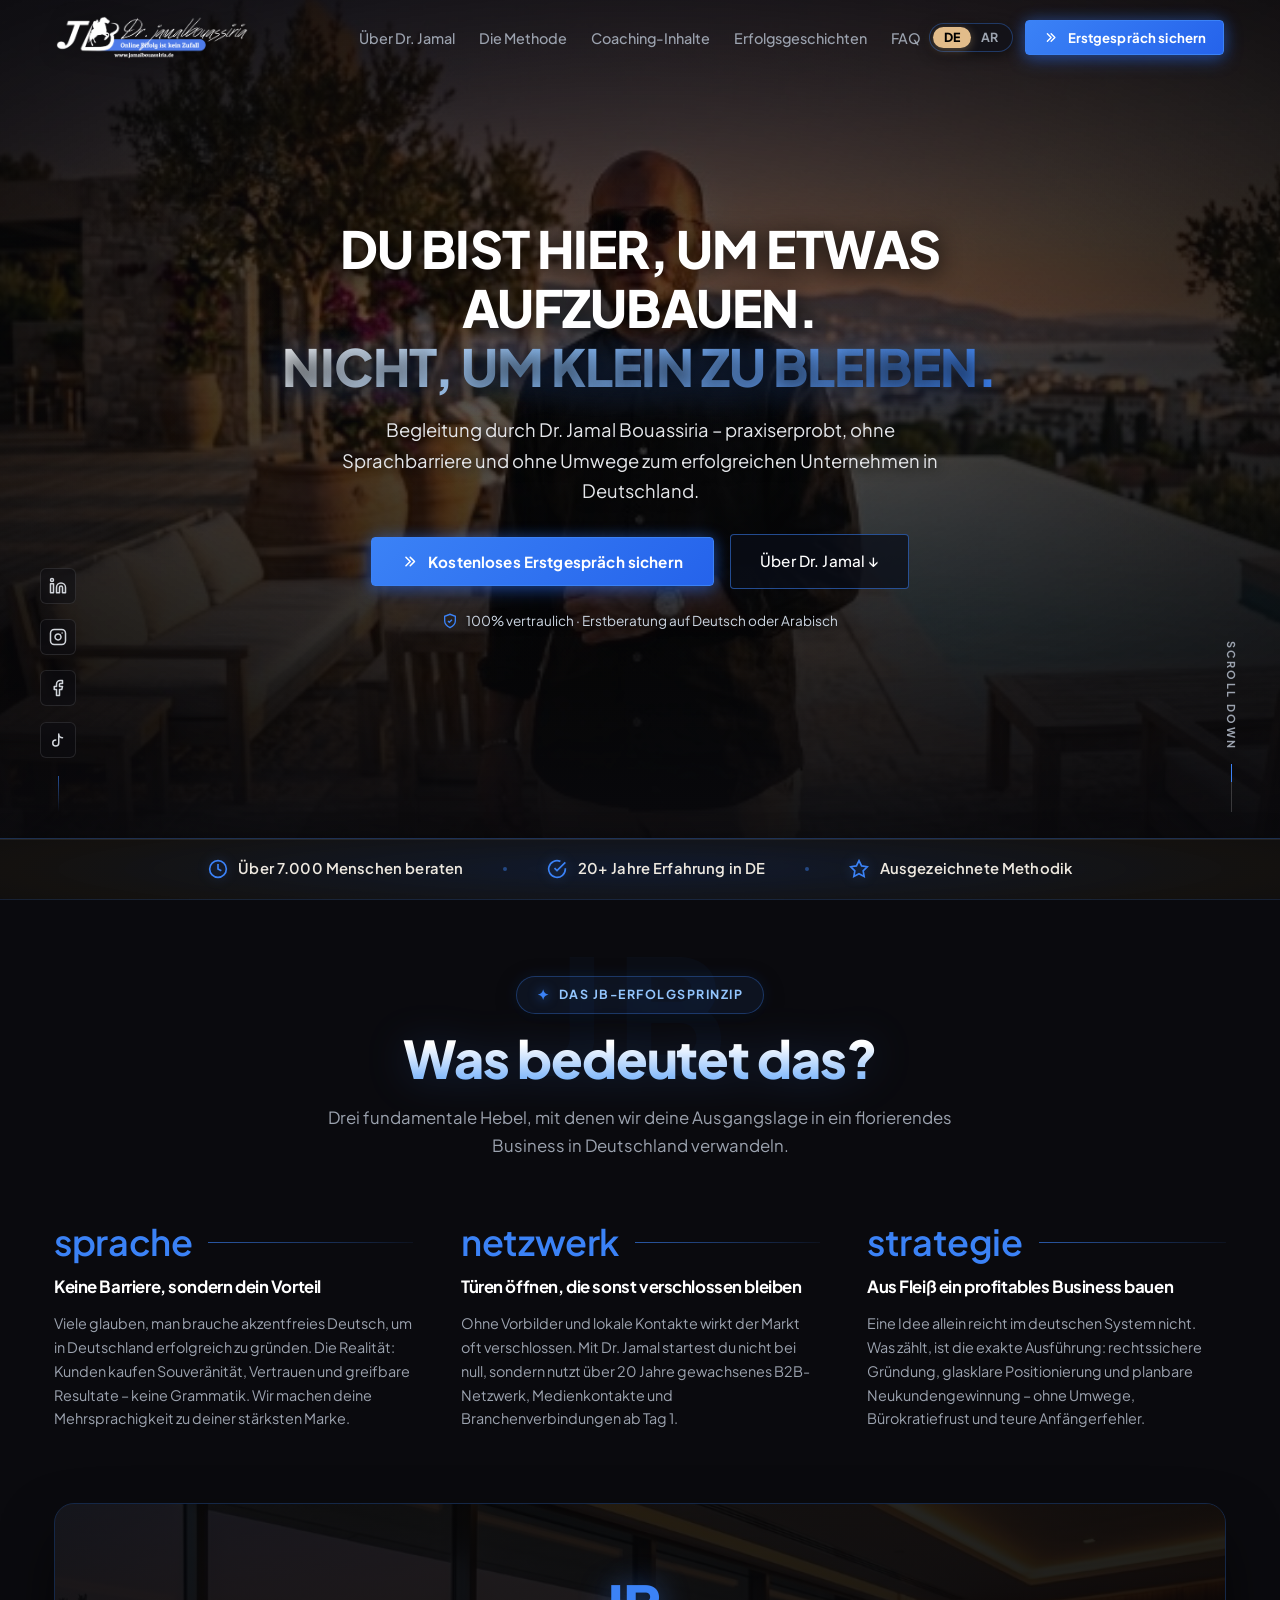
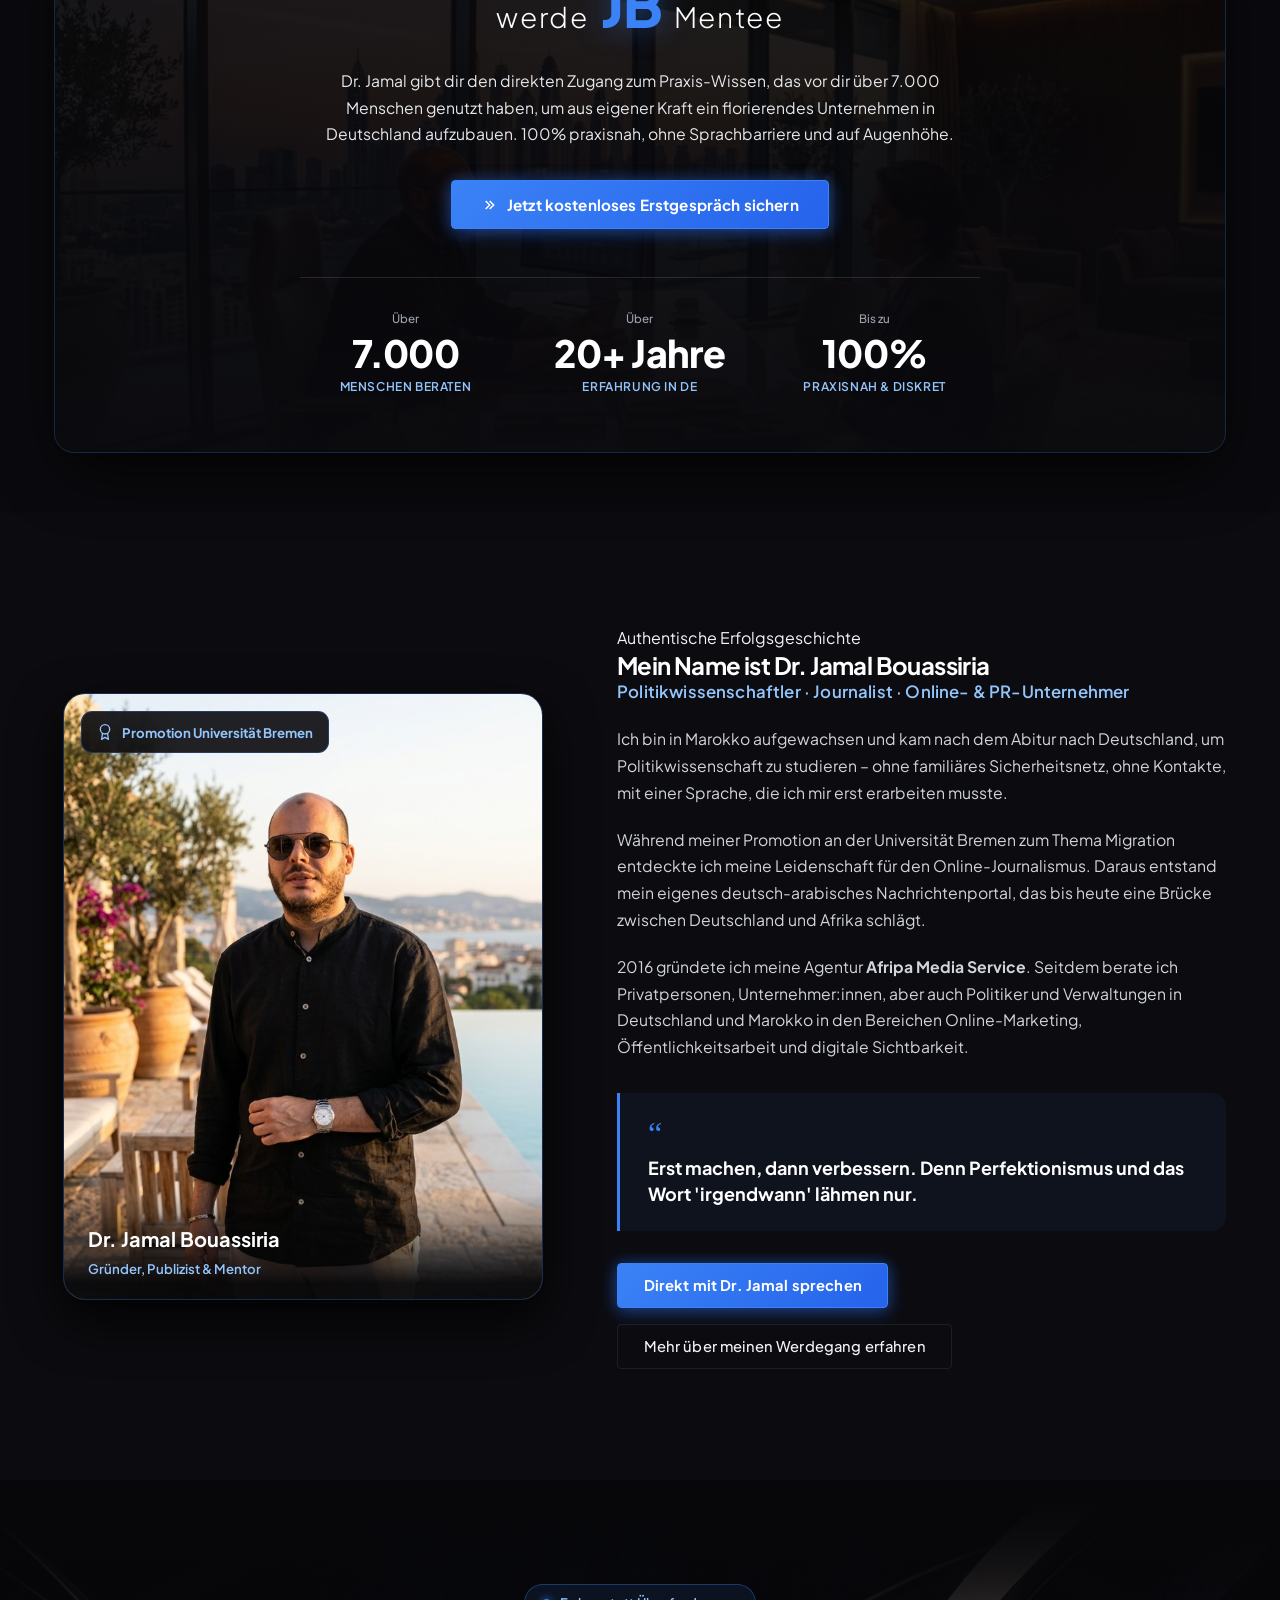
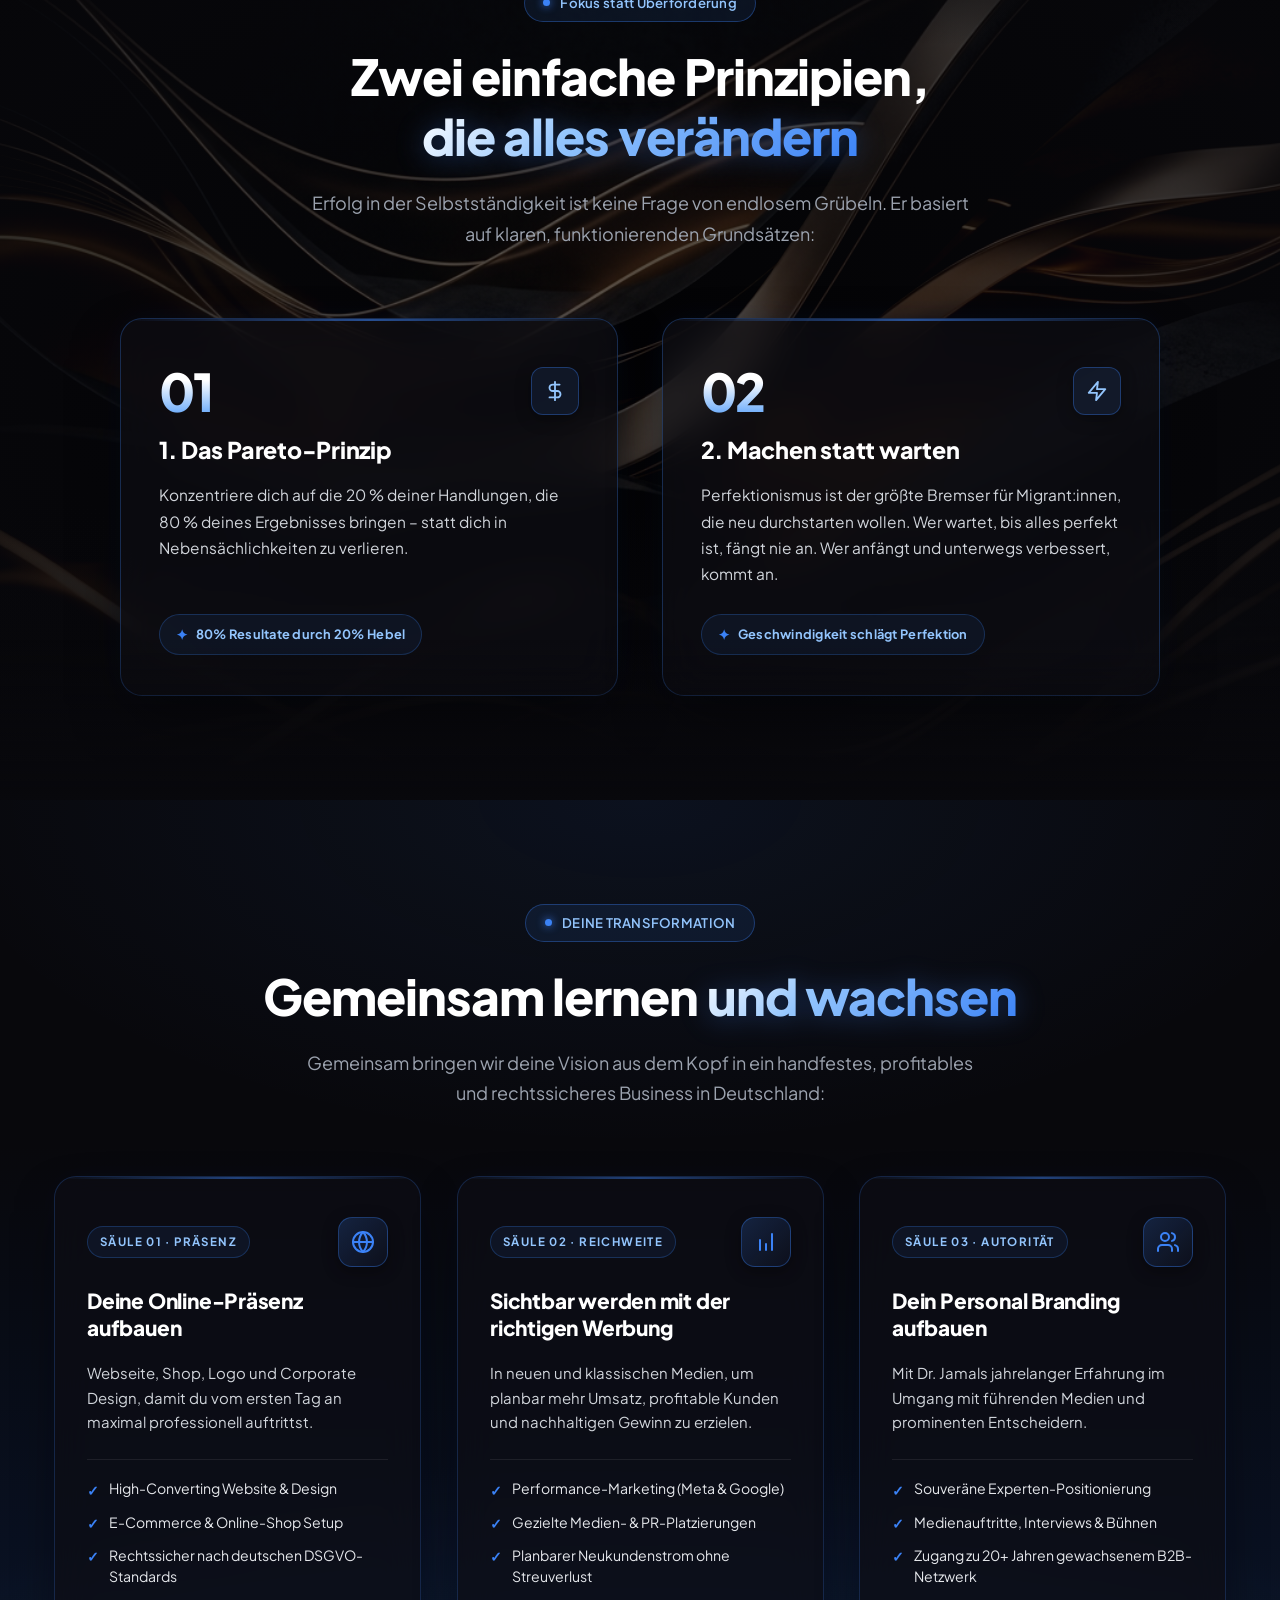
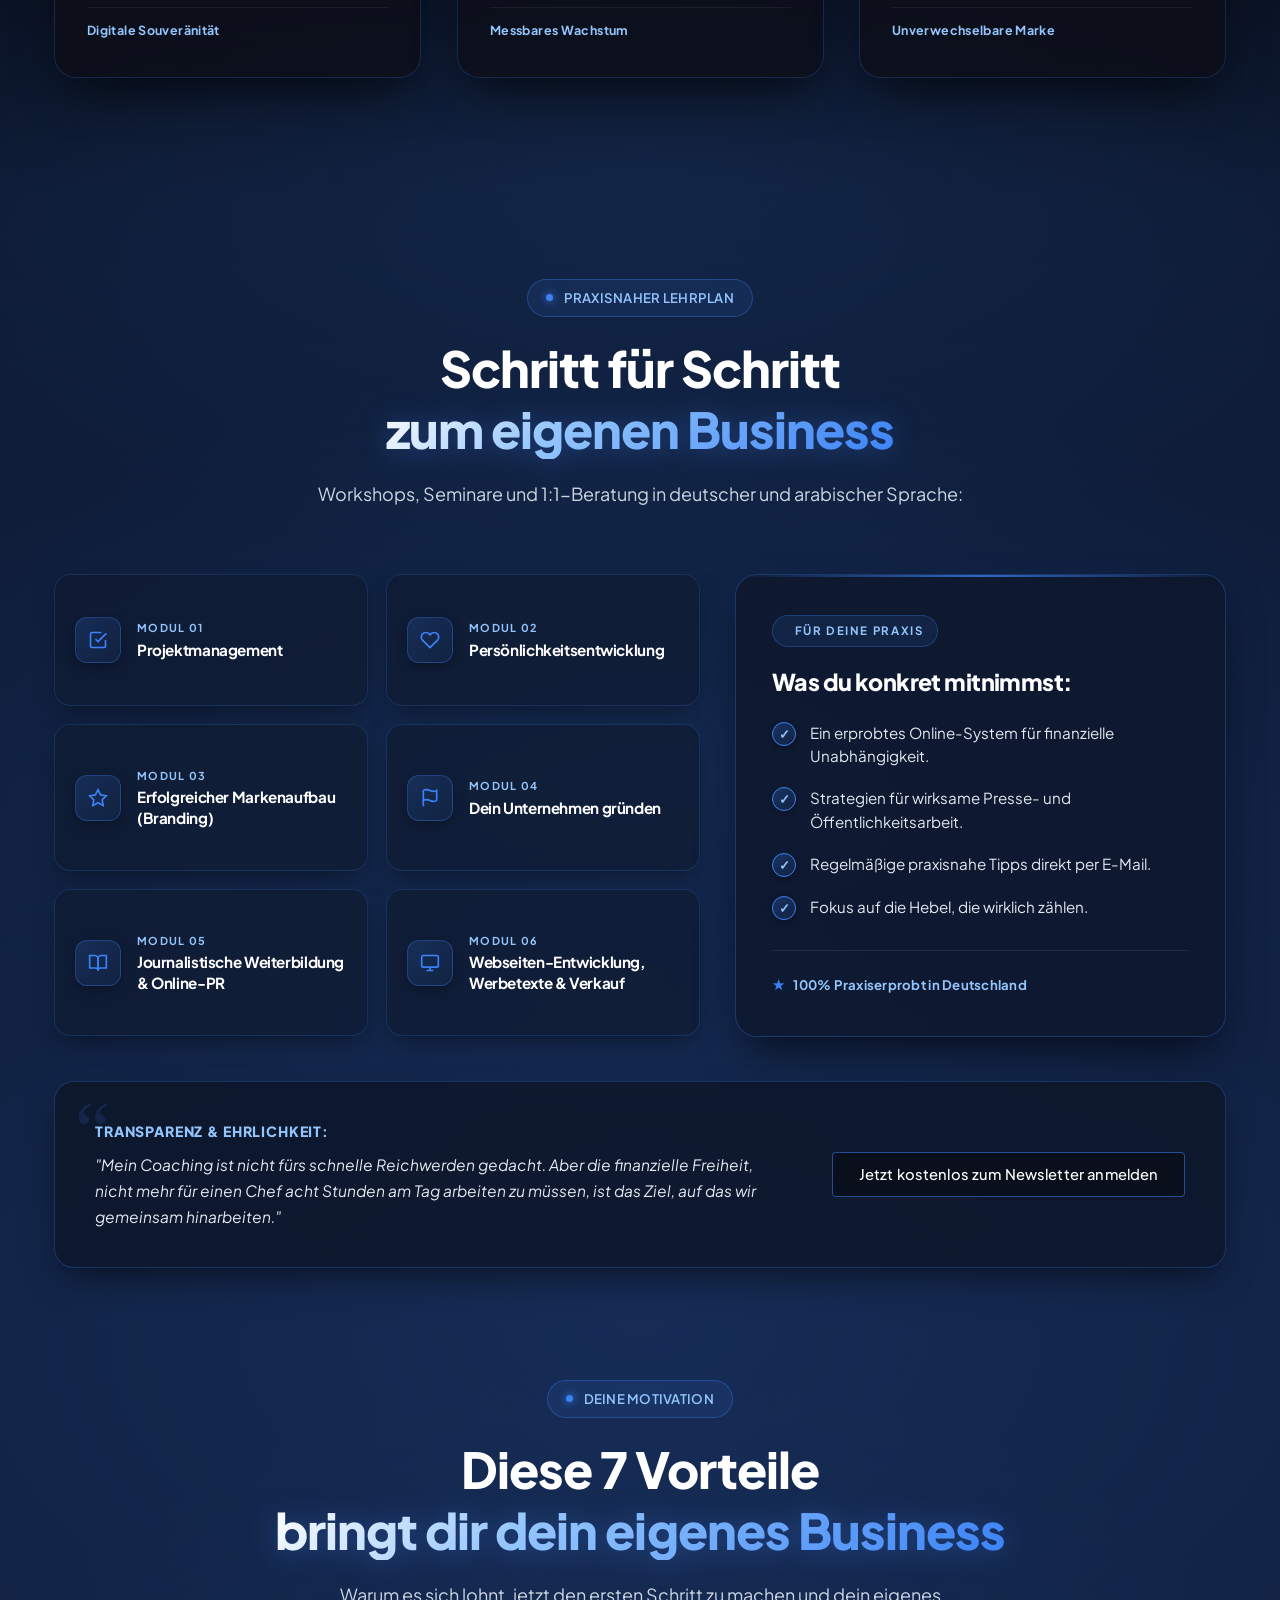
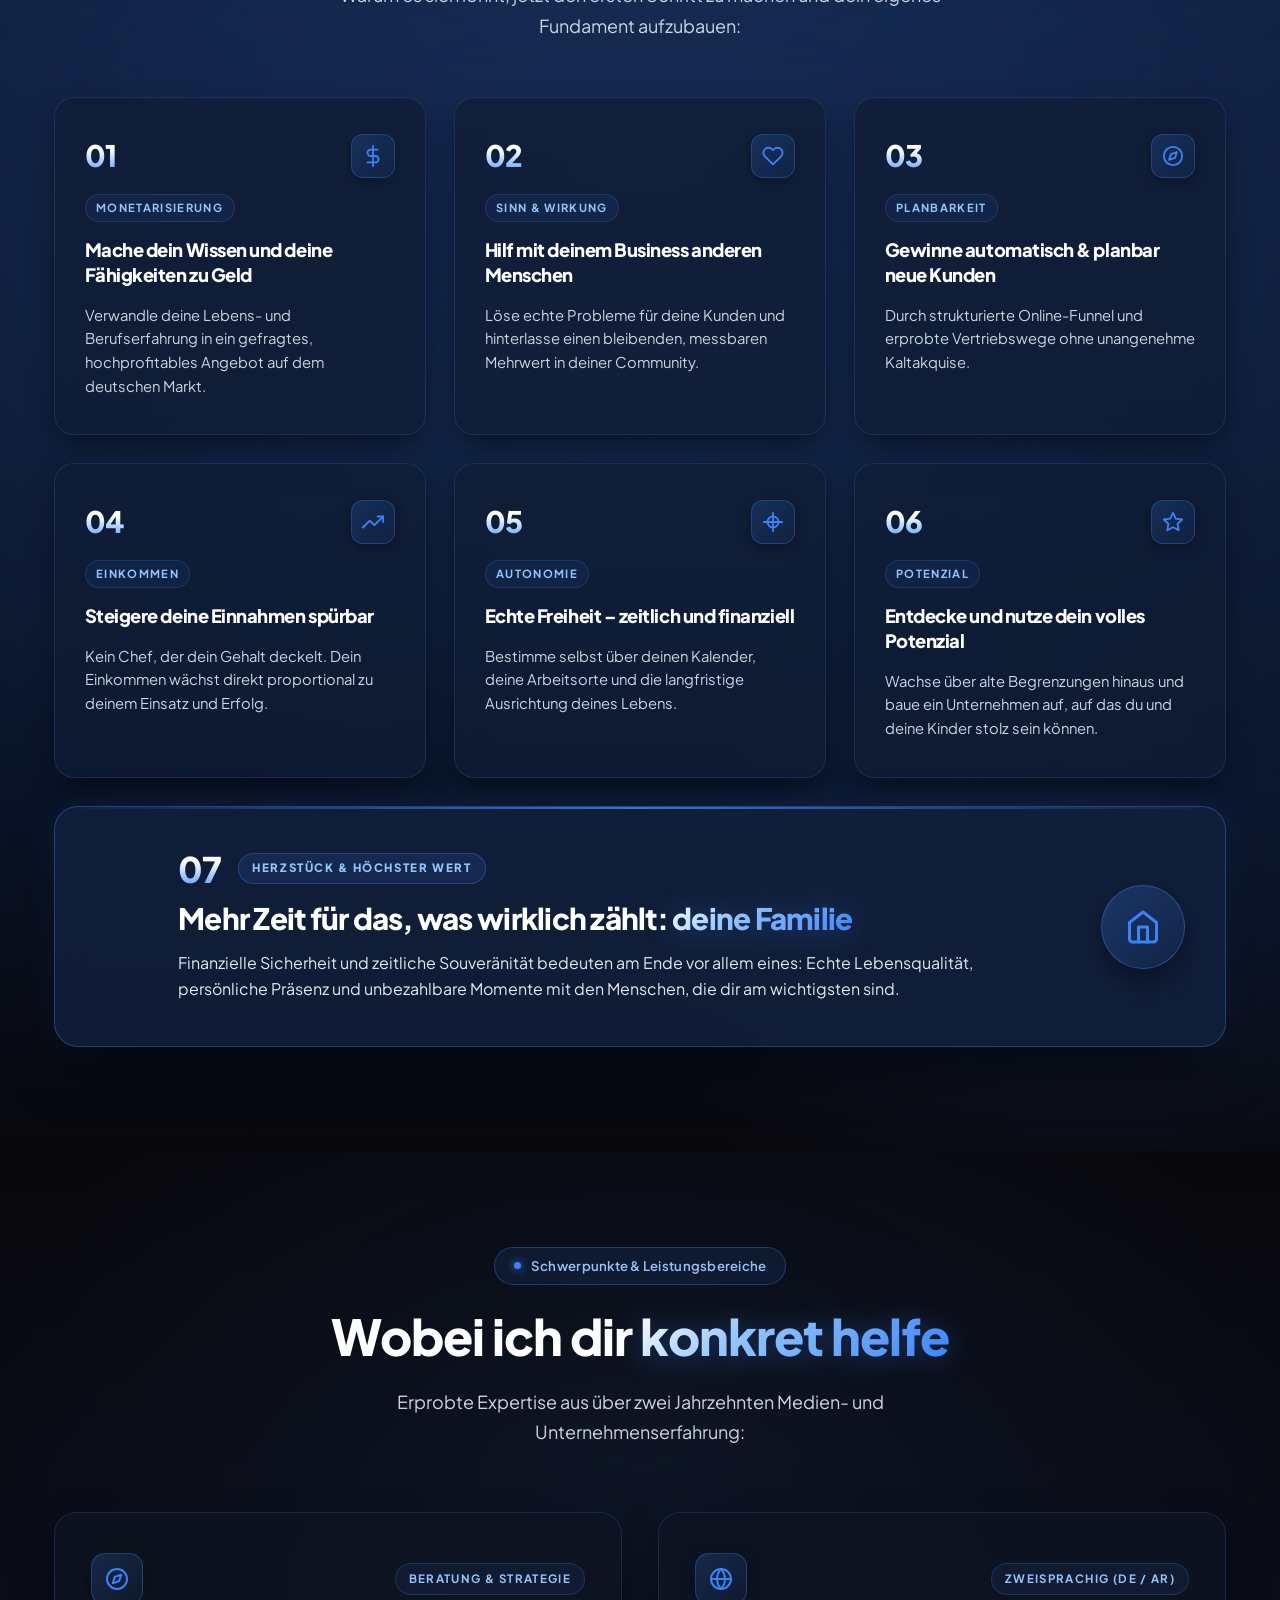
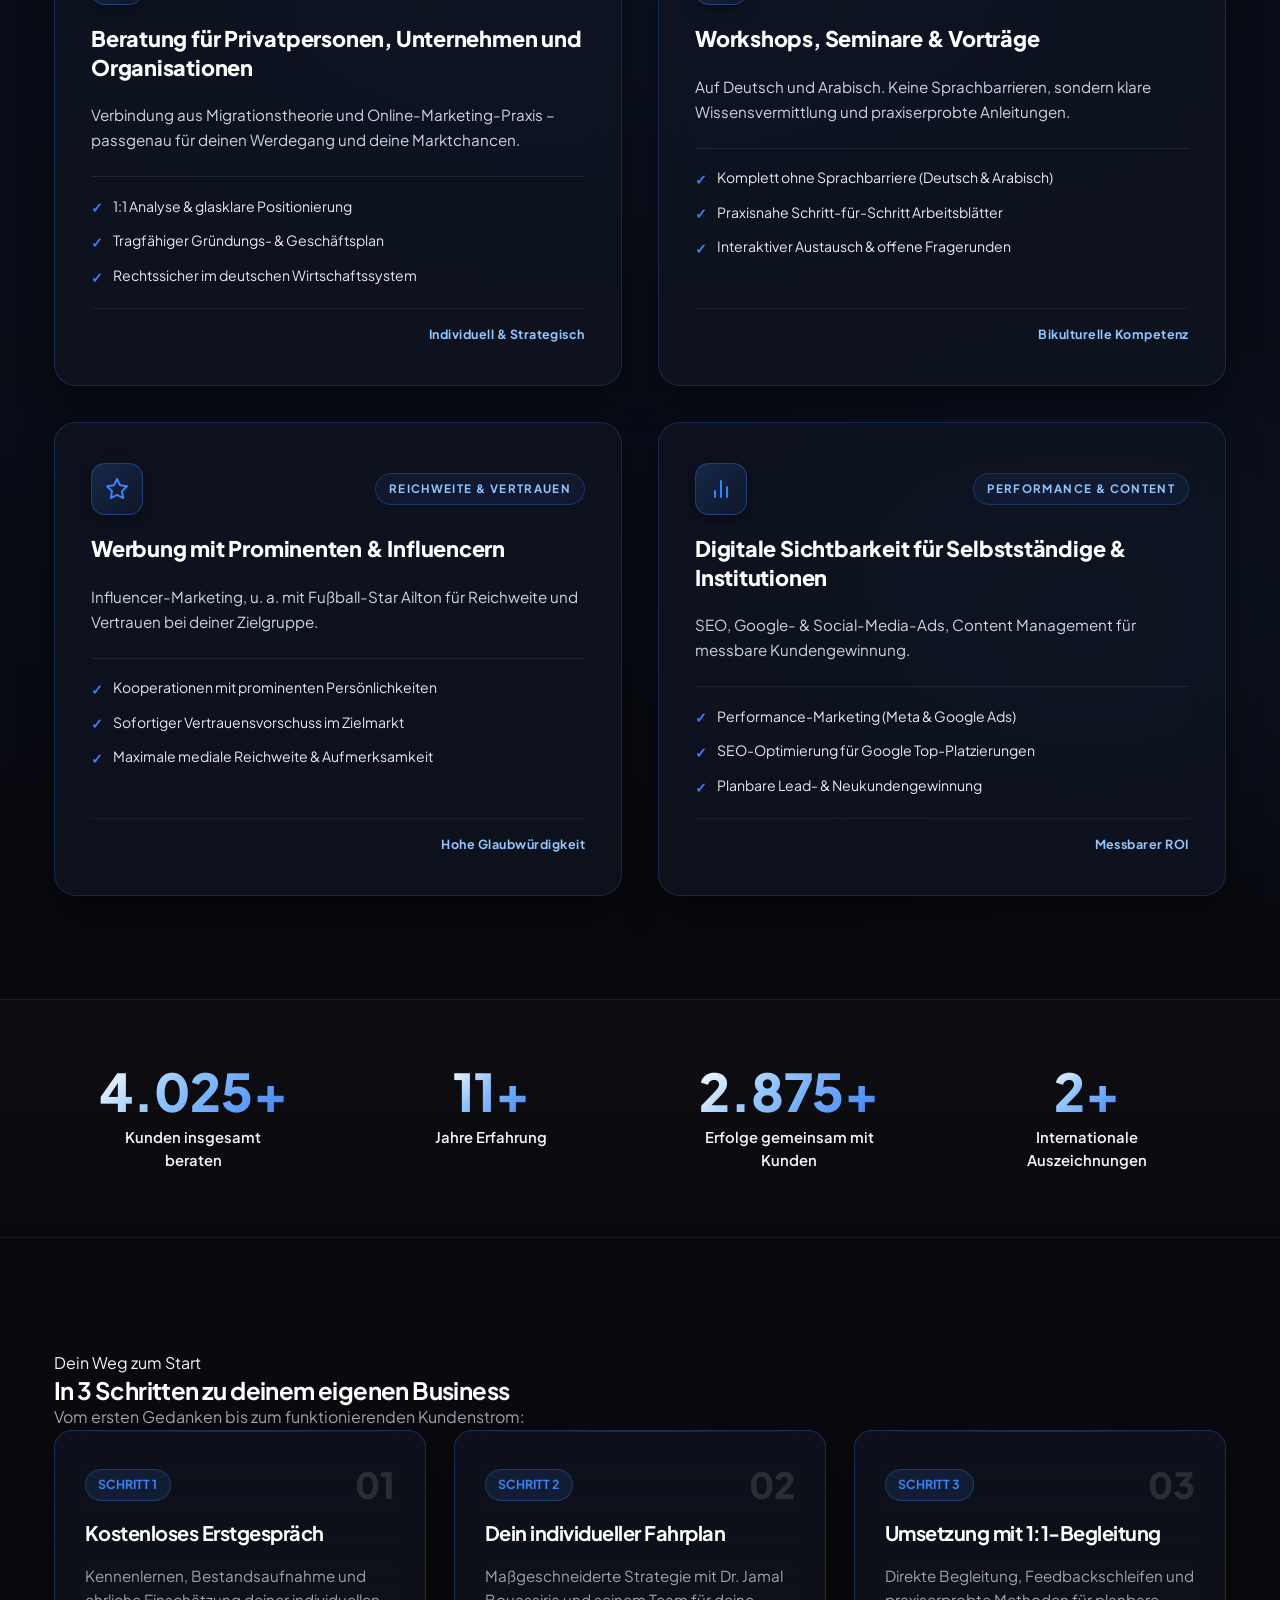
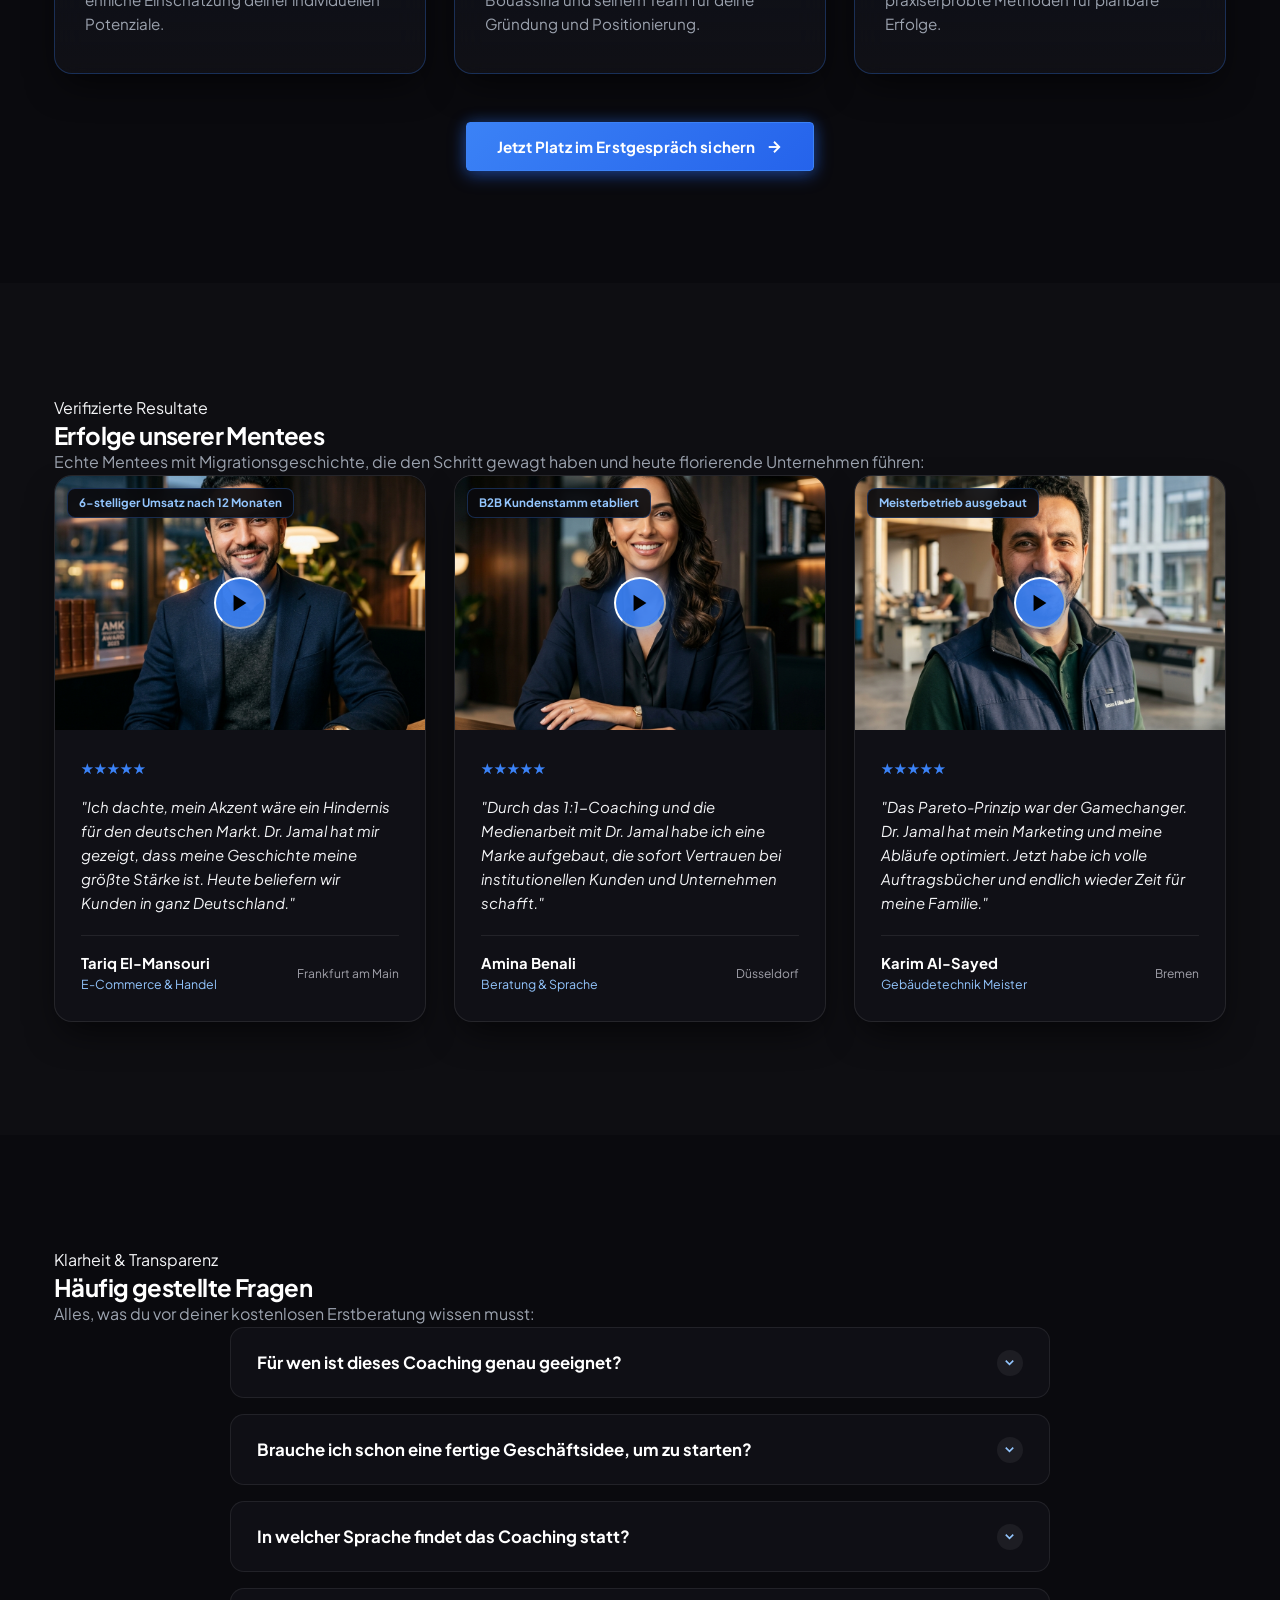
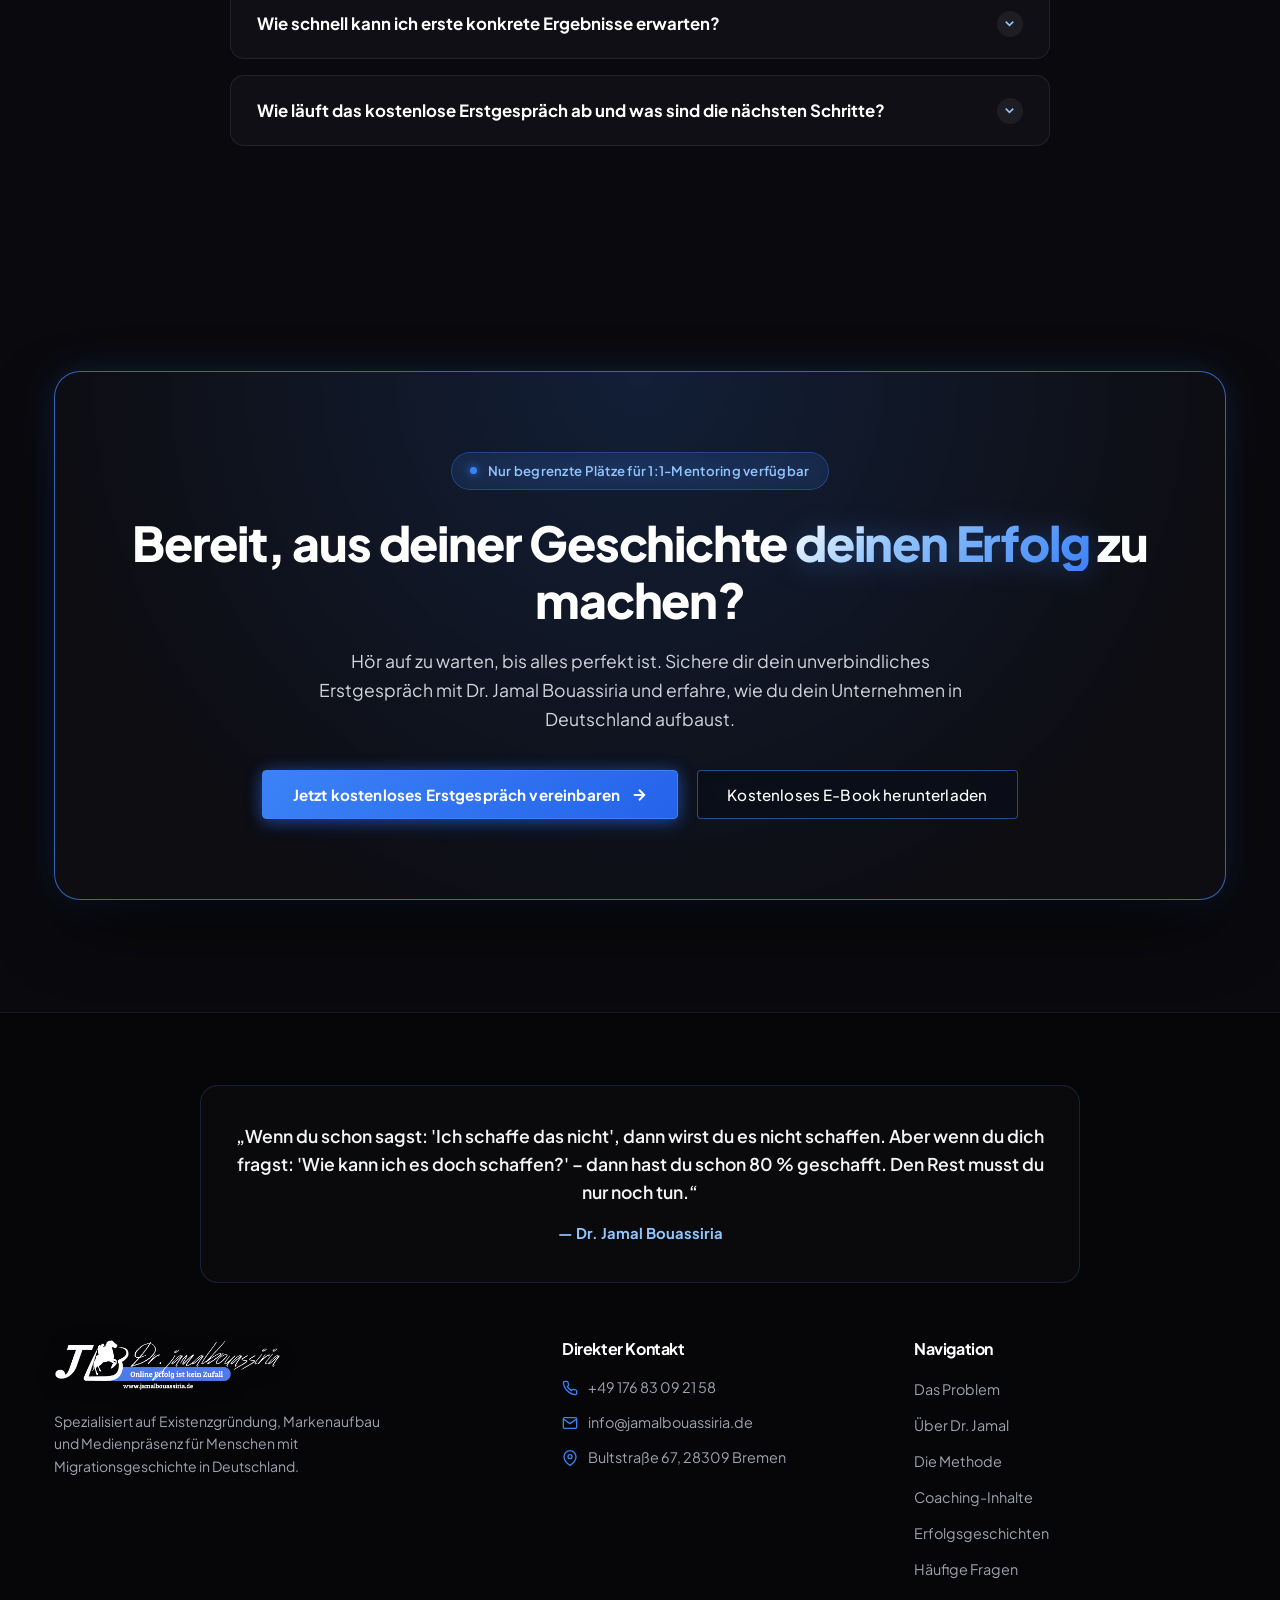
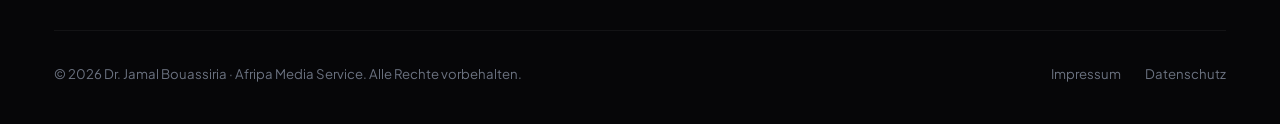
==== commit 020ddc75: "feat(theme): transition complète vers le thème Sapphire Blue & Noir (couleurs du logo client)" ====
--- a/index.html
+++ b/index.html
@@ -49,11 +49,11 @@
 
   <!-- Favicon & Manifest -->
   <link rel="icon" type="image/svg+xml"
-    href="data:image/svg+xml,<svg xmlns='http://www.w3.org/2000/svg' viewBox='0 0 100 100'><rect width='100' height='100' rx='20' fill='%230a0a0d'/><text x='50%' y='55%' dominant-baseline='middle' text-anchor='middle' font-family='sans-serif' font-weight='900' font-size='50' fill='%23e6be8a'>JB</text></svg>">
+    href="data:image/svg+xml,<svg xmlns='http://www.w3.org/2000/svg' viewBox='0 0 100 100'><rect width='100' height='100' rx='20' fill='%230a0a0d'/><text x='50%' y='55%' dominant-baseline='middle' text-anchor='middle' font-family='sans-serif' font-weight='900' font-size='50' fill='%233b82f6'>JB</text></svg>">
   <link rel="manifest" href="site.webmanifest">
 
   <!-- Custom Stylesheet -->
-  <link rel="stylesheet" href="css/styles.css?v=prod_deploy_v12">
+  <link rel="stylesheet" href="css/styles.css?v=executive_blue_v13">
 
   <!-- Comprehensive Schema.org Structured Data (JSON-LD) -->
   <script type="application/ld+json">
@@ -191,7 +191,7 @@
   <header class="header-nav">
     <div class="container nav-container">
       <a href="#" class="nav-logo" aria-label="Dr. Jamal Bouassiria Startseite">
-        <img src="assets/images/logo_luxury_blue.png" alt="Dr. Jamal Bouassiria - Coaching & Mentoring" class="site-brand-logo" width="192" height="44">
+        <img src="assets/images/logo_client_nav.png" alt="Dr. Jamal Bouassiria - Coaching & Mentoring" class="site-brand-logo" width="192" height="44">
       </a>
 
       <!-- Streamlined Navigation for Luxury Appearance -->
@@ -1546,7 +1546,7 @@
         <!-- Brand Info -->
         <div class="footer-brand">
           <a href="#" class="nav-logo" aria-label="Dr. Jamal Bouassiria Startseite">
-            <img src="assets/images/logo_luxury_blue.png" alt="Dr. Jamal Bouassiria - Coaching & Mentoring" class="site-brand-logo footer-brand-logo" width="220" height="50">
+            <img src="assets/images/logo_client_nav.png" alt="Dr. Jamal Bouassiria - Coaching & Mentoring" class="site-brand-logo footer-brand-logo" width="220" height="50">
           </a>
           <p class="footer-brand-desc" data-i18n="footer_brand_desc">
             Spezialisiert auf Existenzgründung, Markenaufbau und Medienpräsenz für Menschen mit Migrationsgeschichte in
--- a/css/styles.css
+++ b/css/styles.css
@@ -15,16 +15,28 @@
   --bg-card-hover: rgba(24, 24, 32, 0.92);
   --bg-glass: rgba(255, 255, 255, 0.03);
 
-  /* Gold & Accent Hierarchy */
-  --gold-primary: #e6be8a;
-  --gold-light: #f6dfc4;
-  --gold-dark: #966d3b;
-  --gold-amber: #dfad72;
-  --gold-glow: rgba(230, 190, 138, 0.28);
-  --gold-glow-subtle: rgba(230, 190, 138, 0.12);
-  --gold-gradient: linear-gradient(135deg, #fdf6ed 0%, #e6be8a 50%, #b88a58 100%);
-  --gold-gradient-hover: linear-gradient(135deg, #ffffff 0%, #faecdc 50%, #e6be8a 100%);
-  --gold-border-gradient: linear-gradient(135deg, rgba(246, 223, 196, 0.4), rgba(230, 190, 138, 0.15), rgba(255, 255, 255, 0.04));
+  /* Executive Sapphire Blue & Deep Onyx Palette (Matching Client Logo #3B82F6) */
+  --blue-primary: #3b82f6;
+  --blue-light: #60a5fa;
+  --blue-ice: #93c5fd;
+  --blue-dark: #1d4ed8;
+  --blue-amber: #38bdf8;
+  --blue-glow: rgba(59, 130, 246, 0.35);
+  --blue-glow-subtle: rgba(59, 130, 246, 0.15);
+  --blue-gradient: linear-gradient(135deg, #ffffff 0%, #93c5fd 40%, #3b82f6 100%);
+  --blue-gradient-hover: linear-gradient(135deg, #ffffff 0%, #bfdbfe 40%, #60a5fa 100%);
+  --blue-border-gradient: linear-gradient(135deg, rgba(96, 165, 250, 0.5), rgba(59, 130, 246, 0.2), rgba(255, 255, 255, 0.05));
+
+  /* Map Legacy Tokens to Sapphire Blue for Zero Breaking Changes */
+  --gold-primary: #3b82f6;
+  --gold-light: #93c5fd;
+  --gold-dark: #1d4ed8;
+  --gold-amber: #38bdf8;
+  --gold-glow: rgba(59, 130, 246, 0.35);
+  --gold-glow-subtle: rgba(59, 130, 246, 0.15);
+  --gold-gradient: linear-gradient(135deg, #ffffff 0%, #93c5fd 40%, #3b82f6 100%);
+  --gold-gradient-hover: linear-gradient(135deg, #ffffff 0%, #bfdbfe 40%, #60a5fa 100%);
+  --gold-border-gradient: linear-gradient(135deg, rgba(96, 165, 250, 0.5), rgba(59, 130, 246, 0.2), rgba(255, 255, 255, 0.05));
 
   /* Text & Contrast */
   --text-pure: #FFFFFF;
@@ -36,11 +48,11 @@
   /* Borders & Shadows */
   --border-subtle: rgba(255, 255, 255, 0.08);
   --border-card: rgba(255, 255, 255, 0.09);
-  --border-gold-subtle: rgba(230, 190, 138, 0.28);
-  --border-gold-active: rgba(230, 190, 138, 0.65);
+  --border-gold-subtle: rgba(59, 130, 246, 0.28);
+  --border-gold-active: rgba(59, 130, 246, 0.75);
   --shadow-card: 0 16px 36px -10px rgba(0, 0, 0, 0.7);
-  --shadow-gold: 0 10px 30px -5px rgba(230, 190, 138, 0.35);
-  --shadow-gold-lg: 0 18px 45px -8px rgba(230, 190, 138, 0.48);
+  --shadow-gold: 0 10px 30px -5px rgba(59, 130, 246, 0.40);
+  --shadow-gold-lg: 0 18px 45px -8px rgba(59, 130, 246, 0.55);
 
   /* Modern Clean Typography (Luxury Sans-Serif) */
   --font-heading: 'Plus Jakarta Sans', -apple-system, BlinkMacSystemFont, 'Segoe UI', Roboto, sans-serif;
@@ -78,9 +90,9 @@
   overflow-x: hidden;
   position: relative;
   background-image: 
-    radial-gradient(circle at 50% 0%, rgba(230, 190, 138, 0.08) 0%, transparent 45%),
-    radial-gradient(circle at 95% 35%, rgba(223, 173, 114, 0.04) 0%, transparent 40%),
-    radial-gradient(circle at 5% 70%, rgba(230, 190, 138, 0.04) 0%, transparent 40%);
+    radial-gradient(circle at 50% 0%, rgba(59, 130, 246, 0.12) 0%, transparent 48%),
+    radial-gradient(circle at 95% 35%, rgba(37, 99, 235, 0.07) 0%, transparent 42%),
+    radial-gradient(circle at 5% 70%, rgba(59, 130, 246, 0.06) 0%, transparent 42%);
   background-attachment: fixed;
 }
 
@@ -92,7 +104,7 @@
   background: var(--bg-darkest);
 }
 ::-webkit-scrollbar-thumb {
-  background: rgba(230, 190, 138, 0.35);
+  background: rgba(59, 130, 246, 0.45);
   border-radius: 4px;
 }
 ::-webkit-scrollbar-thumb:hover {
@@ -154,11 +166,11 @@
 }
 
 .gold-gradient-text {
-  background: var(--gold-gradient);
+  background: linear-gradient(135deg, #ffffff 0%, #93c5fd 35%, #3b82f6 100%);
   -webkit-background-clip: text;
   -webkit-text-fill-color: transparent;
   display: inline-block;
-  filter: drop-shadow(0 2px 14px rgba(230, 190, 138, 0.25));
+  filter: drop-shadow(0 2px 14px rgba(59, 130, 246, 0.35));
 }
 
 /* Glassmorphism Cards */
@@ -194,7 +206,7 @@
 
 .glass-card-gold-accent {
   border-color: var(--border-gold-subtle);
-  background: linear-gradient(180deg, rgba(230, 190, 138, 0.05) 0%, rgba(18, 18, 24, 0.8) 100%);
+  background: linear-gradient(180deg, rgba(59, 130, 246, 0.06) 0%, rgba(18, 18, 24, 0.8) 100%);
 }
 
 .glass-card-gold-accent:hover {
@@ -208,12 +220,12 @@
   align-items: center;
   gap: 0.65rem;
   padding: 0.45rem 1.15rem;
-  background: rgba(230, 190, 138, 0.08);
-  border: 1px solid rgba(230, 190, 138, 0.3);
+  background: rgba(59, 130, 246, 0.10);
+  border: 1px solid rgba(59, 130, 246, 0.35);
   border-radius: 9999px;
   font-size: 0.825rem;
   font-weight: 600;
-  color: var(--gold-light);
+  color: var(--blue-ice);
   letter-spacing: 0.02em;
   backdrop-filter: blur(10px);
   margin-bottom: 1.5rem;
@@ -229,9 +241,9 @@
 }
 
 @keyframes pulseDot {
-  0% { transform: scale(0.95); box-shadow: 0 0 0 0 rgba(230, 190, 138, 0.7); }
-  70% { transform: scale(1.1); box-shadow: 0 0 0 7px rgba(230, 190, 138, 0); }
-  100% { transform: scale(0.95); box-shadow: 0 0 0 0 rgba(230, 190, 138, 0); }
+  0% { transform: scale(0.95); box-shadow: 0 0 0 0 rgba(59, 130, 246, 0.7); }
+  70% { transform: scale(1.1); box-shadow: 0 0 0 7px rgba(59, 130, 246, 0); }
+  100% { transform: scale(0.95); box-shadow: 0 0 0 0 rgba(59, 130, 246, 0); }
 }
 
 /* Buttons */
@@ -267,33 +279,35 @@
 }
 
 .btn-gold {
-  background: #e2bc8a;
-  color: #000000;
-  border-color: #e2bc8a;
-  box-shadow: 0 4px 16px rgba(0, 0, 0, 0.45);
+  background: linear-gradient(135deg, #3b82f6 0%, #2563eb 100%);
+  color: #FFFFFF;
+  border-color: #3b82f6;
+  font-weight: 700;
+  box-shadow: 0 4px 18px rgba(37, 99, 235, 0.45), 0 0 15px rgba(59, 130, 246, 0.25);
 }
 
 .btn-gold:hover {
-  background: #ecd4b2;
-  border-color: #ecd4b2;
-  color: #000000;
+  background: linear-gradient(135deg, #60a5fa 0%, #3b82f6 100%);
+  border-color: #60a5fa;
+  color: #FFFFFF;
   transform: translateY(-2px);
-  box-shadow: 0 6px 20px rgba(226, 188, 138, 0.35);
+  box-shadow: 0 8px 25px rgba(59, 130, 246, 0.6), 0 0 25px rgba(96, 165, 250, 0.35);
 }
 
 .btn-outline-gold {
-  background: rgba(14, 14, 19, 0.72);
+  background: rgba(10, 14, 24, 0.75);
   color: #FFFFFF;
-  border: 1px solid rgba(226, 188, 138, 0.5);
+  border: 1px solid rgba(59, 130, 246, 0.55);
   backdrop-filter: blur(10px);
   -webkit-backdrop-filter: blur(10px);
 }
 
 .btn-outline-gold:hover {
-  background: rgba(226, 188, 138, 0.15);
-  border-color: #e2bc8a;
-  color: #e2bc8a;
+  background: rgba(59, 130, 246, 0.18);
+  border-color: #60a5fa;
+  color: #93c5fd;
   transform: translateY(-2px);
+  box-shadow: 0 6px 20px rgba(59, 130, 246, 0.25);
 }
 
 .btn-ghost {
@@ -344,7 +358,7 @@
   background: rgba(8, 8, 12, 0.94);
   backdrop-filter: blur(20px);
   -webkit-backdrop-filter: blur(20px);
-  border-bottom: 1px solid rgba(230, 190, 138, 0.18);
+  border-bottom: 1px solid rgba(59, 130, 246, 0.18);
   box-shadow: 0 10px 35px rgba(0, 0, 0, 0.85);
 }
 
@@ -397,7 +411,7 @@
   width: 42px;
   height: 42px;
   border-radius: 10px;
-  background: linear-gradient(135deg, rgba(246, 223, 196, 0.25), rgba(230, 190, 138, 0.08));
+  background: linear-gradient(135deg, rgba(147, 197, 253, 0.25), rgba(59, 130, 246, 0.08));
   border: 1px solid var(--border-gold-subtle);
   display: flex;
   align-items: center;
@@ -406,7 +420,7 @@
   font-weight: 800;
   font-size: 1.1rem;
   color: var(--gold-light);
-  box-shadow: 0 0 16px rgba(230, 190, 138, 0.15);
+  box-shadow: 0 0 16px rgba(59, 130, 246, 0.15);
   flex-shrink: 0;
 }
 
@@ -446,7 +460,7 @@
 
 .nav-logo:hover .site-brand-logo {
   transform: translateY(-1px) scale(1.02);
-  filter: drop-shadow(0 4px 14px rgba(230, 190, 138, 0.25));
+  filter: drop-shadow(0 4px 14px rgba(59, 130, 246, 0.25));
 }
 
 .footer-brand-logo {
@@ -529,7 +543,7 @@
   display: inline-flex !important;
   align-items: center !important;
   background: rgba(18, 18, 24, 0.85) !important;
-  border: 1px solid rgba(230, 190, 138, 0.35) !important;
+  border: 1px solid rgba(59, 130, 246, 0.35) !important;
   border-radius: 9999px !important;
   padding: 3px !important;
   position: relative !important;
@@ -544,7 +558,7 @@
 }
 
 .lang-switch-toggle:hover {
-  border-color: rgba(230, 190, 138, 0.65) !important;
+  border-color: rgba(59, 130, 246, 0.65) !important;
 }
 
 .lang-opt {
@@ -640,7 +654,7 @@
 }
 
 .mobile-menu-btn:hover {
-  background: rgba(230, 190, 138, 0.15);
+  background: rgba(59, 130, 246, 0.15);
   border-color: var(--gold-primary);
   color: var(--gold-light);
 }
@@ -924,13 +938,13 @@
   background: var(--gold-primary);
   border-color: var(--gold-primary);
   transform: translateY(-2px) scale(1.05);
-  box-shadow: 0 4px 15px rgba(230, 190, 138, 0.4);
+  box-shadow: 0 4px 15px rgba(59, 130, 246, 0.4);
 }
 
 .hero-social-line {
   width: 1px;
   height: 36px;
-  background: linear-gradient(180deg, rgba(230, 190, 138, 0.6) 0%, transparent 100%);
+  background: linear-gradient(180deg, rgba(59, 130, 246, 0.6) 0%, transparent 100%);
   margin-top: 0.2rem;
 }
 
@@ -1018,8 +1032,8 @@
   position: relative;
   border-radius: 22px;
   padding: 8px;
-  background: linear-gradient(135deg, rgba(246, 223, 196, 0.35), rgba(255, 255, 255, 0.05), rgba(230, 190, 138, 0.25));
-  box-shadow: 0 25px 60px -15px rgba(0, 0, 0, 0.9), 0 0 35px -5px rgba(230, 190, 138, 0.2);
+  background: linear-gradient(135deg, rgba(147, 197, 253, 0.35), rgba(255, 255, 255, 0.05), rgba(59, 130, 246, 0.25));
+  box-shadow: 0 25px 60px -15px rgba(0, 0, 0, 0.9), 0 0 35px -5px rgba(59, 130, 246, 0.2);
 }
 
 .hero-image-inner {
@@ -1079,7 +1093,7 @@
   width: 36px;
   height: 36px;
   border-radius: 9px;
-  background: rgba(230, 190, 138, 0.15);
+  background: rgba(59, 130, 246, 0.15);
   display: flex;
   align-items: center;
   justify-content: center;
@@ -1106,9 +1120,9 @@
   z-index: 3;
   margin-top: auto;
   padding: 1.15rem 0;
-  background: radial-gradient(ellipse 70% 120% at 50% 50%, rgba(230, 190, 138, 0.13) 0%, rgba(22, 19, 15, 0.8) 70%, rgba(12, 12, 16, 0.92) 100%), rgba(12, 12, 16, 0.9);
-  border-top: 1px solid rgba(230, 190, 138, 0.28);
-  border-bottom: 1px solid rgba(230, 190, 138, 0.16);
+  background: radial-gradient(ellipse 70% 120% at 50% 50%, rgba(59, 130, 246, 0.13) 0%, rgba(22, 19, 15, 0.8) 70%, rgba(12, 12, 16, 0.92) 100%), rgba(12, 12, 16, 0.9);
+  border-top: 1px solid rgba(59, 130, 246, 0.28);
+  border-bottom: 1px solid rgba(59, 130, 246, 0.16);
   backdrop-filter: blur(16px);
   -webkit-backdrop-filter: blur(16px);
   box-shadow: 0 10px 30px rgba(0, 0, 0, 0.5), inset 0 1px 0 rgba(255, 255, 255, 0.08);
@@ -1140,7 +1154,7 @@
 
 .trust-item .trust-icon {
   color: var(--gold-primary);
-  filter: drop-shadow(0 0 6px rgba(230, 190, 138, 0.35));
+  filter: drop-shadow(0 0 6px rgba(59, 130, 246, 0.35));
   flex-shrink: 0;
 }
 
@@ -1191,7 +1205,7 @@
   font-family: var(--font-heading);
   font-size: clamp(5.5rem, 14vw, 10rem);
   font-weight: 900;
-  color: rgba(230, 190, 138, 0.035);
+  color: rgba(59, 130, 246, 0.035);
   letter-spacing: 0.08em;
   pointer-events: none;
   z-index: 0;
@@ -1204,8 +1218,8 @@
   align-items: center;
   gap: 0.55rem;
   padding: 0.45rem 1.25rem;
-  background: rgba(230, 190, 138, 0.08);
-  border: 1px solid rgba(230, 190, 138, 0.32);
+  background: rgba(59, 130, 246, 0.08);
+  border: 1px solid rgba(59, 130, 246, 0.32);
   border-radius: 9999px;
   font-size: 0.78rem;
   font-weight: 700;
@@ -1214,7 +1228,7 @@
   text-transform: uppercase;
   backdrop-filter: blur(12px);
   -webkit-backdrop-filter: blur(12px);
-  box-shadow: 0 4px 20px rgba(0, 0, 0, 0.35), 0 0 15px rgba(230, 190, 138, 0.12);
+  box-shadow: 0 4px 20px rgba(0, 0, 0, 0.35), 0 0 15px rgba(59, 130, 246, 0.12);
   position: relative;
   z-index: 1;
 }
@@ -1222,7 +1236,7 @@
 .pillar-kicker-sparkle {
   color: var(--gold-primary);
   font-size: 0.85rem;
-  filter: drop-shadow(0 0 6px rgba(230, 190, 138, 0.8));
+  filter: drop-shadow(0 0 6px rgba(59, 130, 246, 0.8));
 }
 
 .pillars-main-title {
@@ -1235,11 +1249,11 @@
   margin: 0;
   position: relative;
   z-index: 1;
-  background: linear-gradient(180deg, #FFFFFF 25%, #E6BE8A 100%);
+  background: linear-gradient(180deg, #FFFFFF 25%, #60A5FA 100%);
   -webkit-background-clip: text;
   -webkit-text-fill-color: transparent;
   display: inline-block;
-  filter: drop-shadow(0 2px 20px rgba(230, 190, 138, 0.2));
+  filter: drop-shadow(0 2px 20px rgba(59, 130, 246, 0.2));
 }
 
 .pillars-main-sub {
@@ -1299,11 +1313,11 @@
 .pillar-line {
   height: 1px;
   flex-grow: 1;
-  background: linear-gradient(90deg, rgba(230, 190, 138, 0.65) 0%, rgba(230, 190, 138, 0.08) 100%);
+  background: linear-gradient(90deg, rgba(59, 130, 246, 0.65) 0%, rgba(59, 130, 246, 0.08) 100%);
 }
 
 [dir="rtl"] .pillar-line {
-  background: linear-gradient(270deg, rgba(230, 190, 138, 0.65) 0%, rgba(230, 190, 138, 0.08) 100%);
+  background: linear-gradient(270deg, rgba(59, 130, 246, 0.65) 0%, rgba(59, 130, 246, 0.08) 100%);
 }
 
 .pillar-title {
@@ -1329,7 +1343,7 @@
   border-radius: 20px;
   overflow: hidden;
   padding: 4.5rem 2rem 3.5rem;
-  border: 1px solid rgba(230, 190, 138, 0.25);
+  border: 1px solid rgba(59, 130, 246, 0.25);
   box-shadow: 0 25px 65px -15px rgba(0, 0, 0, 0.9);
   text-align: center;
 }
@@ -1386,7 +1400,7 @@
   font-weight: 900;
   color: var(--gold-primary);
   letter-spacing: -0.02em;
-  text-shadow: 0 0 30px rgba(230, 190, 138, 0.45);
+  text-shadow: 0 0 30px rgba(59, 130, 246, 0.45);
   line-height: 1;
 }
 
@@ -1576,7 +1590,7 @@
 .quote-callout {
   margin: 0.75rem 0;
   padding: 1.5rem 1.75rem;
-  background: rgba(230, 190, 138, 0.06);
+  background: rgba(59, 130, 246, 0.06);
   border-left: 3px solid var(--gold-primary);
   border-radius: 0 14px 14px 0;
   position: relative;
@@ -1722,10 +1736,10 @@
   border-radius: 22px;
   padding: 2.85rem 2.35rem 2.5rem;
   background: rgba(14, 14, 20, 0.68);
-  border: 1px solid rgba(230, 190, 138, 0.28);
+  border: 1px solid rgba(59, 130, 246, 0.28);
   backdrop-filter: blur(20px);
   -webkit-backdrop-filter: blur(20px);
-  box-shadow: 0 25px 60px -15px rgba(0, 0, 0, 0.85), 0 0 35px -5px rgba(230, 190, 138, 0.08);
+  box-shadow: 0 25px 60px -15px rgba(0, 0, 0, 0.85), 0 0 35px -5px rgba(59, 130, 246, 0.08);
   display: flex;
   flex-direction: column;
   gap: 1.15rem;
@@ -1740,14 +1754,14 @@
   left: 0;
   right: 0;
   height: 2px;
-  background: linear-gradient(90deg, transparent, rgba(230, 190, 138, 0.7), transparent);
+  background: linear-gradient(90deg, transparent, rgba(59, 130, 246, 0.7), transparent);
   opacity: 0.8;
 }
 
 .method-card-luxury:hover {
   transform: translateY(-6px);
-  border-color: rgba(230, 190, 138, 0.65);
-  box-shadow: 0 32px 75px -12px rgba(0, 0, 0, 0.95), 0 0 45px -5px rgba(230, 190, 138, 0.25);
+  border-color: rgba(59, 130, 246, 0.65);
+  box-shadow: 0 32px 75px -12px rgba(0, 0, 0, 0.95), 0 0 45px -5px rgba(59, 130, 246, 0.25);
   background: rgba(18, 18, 26, 0.82);
 }
 
@@ -1763,7 +1777,7 @@
   font-size: 3.25rem;
   font-weight: 900;
   line-height: 1;
-  background: linear-gradient(180deg, #FFFFFF 30%, #E6BE8A 100%);
+  background: linear-gradient(180deg, #FFFFFF 30%, #60A5FA 100%);
   -webkit-background-clip: text;
   -webkit-text-fill-color: transparent;
   letter-spacing: -0.03em;
@@ -1776,8 +1790,8 @@
   width: 48px;
   height: 48px;
   border-radius: 12px;
-  background: rgba(230, 190, 138, 0.1);
-  border: 1px solid rgba(230, 190, 138, 0.35);
+  background: rgba(59, 130, 246, 0.1);
+  border: 1px solid rgba(59, 130, 246, 0.35);
   color: var(--gold-light);
   box-shadow: 0 4px 15px rgba(0, 0, 0, 0.35);
   transition: transform 0.3s ease, border-color 0.3s ease, background 0.3s ease, color 0.3s ease;
@@ -1788,7 +1802,7 @@
   background: var(--gold-primary);
   color: #000000;
   border-color: var(--gold-primary);
-  box-shadow: 0 4px 20px rgba(230, 190, 138, 0.5);
+  box-shadow: 0 4px 20px rgba(59, 130, 246, 0.5);
 }
 
 .method-card-heading {
@@ -1813,8 +1827,8 @@
   gap: 0.5rem;
   padding: 0.55rem 1rem;
   border-radius: 9999px;
-  background: rgba(230, 190, 138, 0.08);
-  border: 1px solid rgba(230, 190, 138, 0.25);
+  background: rgba(59, 130, 246, 0.08);
+  border: 1px solid rgba(59, 130, 246, 0.25);
   font-size: 0.8rem;
   font-weight: 700;
   color: var(--gold-light);
@@ -1880,7 +1894,7 @@
   position: relative;
   padding: 6.5rem 0 7rem;
   background: 
-    radial-gradient(ellipse 80% 50% at 50% 0%, rgba(230, 190, 138, 0.08) 0%, transparent 70%),
+    radial-gradient(ellipse 80% 50% at 50% 0%, rgba(59, 130, 246, 0.08) 0%, transparent 70%),
     radial-gradient(ellipse 90% 45% at 50% 100%, rgba(38, 77, 142, 0.22) 0%, transparent 75%),
     linear-gradient(180deg, #08080c 0%, #08080c 35%, #080c16 55%, #091020 75%, #0b1528 90%, #0d1a33 100%);
   border-top: none;
@@ -1939,10 +1953,10 @@
   border-radius: 22px;
   padding: 2.5rem 2rem 2.25rem;
   background: rgba(14, 14, 20, 0.7);
-  border: 1px solid rgba(230, 190, 138, 0.22);
+  border: 1px solid rgba(59, 130, 246, 0.22);
   backdrop-filter: blur(18px);
   -webkit-backdrop-filter: blur(18px);
-  box-shadow: 0 20px 50px -15px rgba(0, 0, 0, 0.8), 0 0 30px -5px rgba(230, 190, 138, 0.05);
+  box-shadow: 0 20px 50px -15px rgba(0, 0, 0, 0.8), 0 0 30px -5px rgba(59, 130, 246, 0.05);
   display: flex;
   flex-direction: column;
   gap: 1.25rem;
@@ -1958,15 +1972,15 @@
   left: 0;
   right: 0;
   height: 2px;
-  background: linear-gradient(90deg, transparent, rgba(230, 190, 138, 0.65), transparent);
+  background: linear-gradient(90deg, transparent, rgba(59, 130, 246, 0.65), transparent);
   opacity: 0.7;
 }
 
 .transformation-card:hover {
   transform: translateY(-7px);
-  border-color: rgba(230, 190, 138, 0.55);
+  border-color: rgba(59, 130, 246, 0.55);
   background: rgba(18, 18, 26, 0.82);
-  box-shadow: 0 28px 65px -12px rgba(0, 0, 0, 0.95), 0 0 40px -5px rgba(230, 190, 138, 0.22);
+  box-shadow: 0 28px 65px -12px rgba(0, 0, 0, 0.95), 0 0 40px -5px rgba(59, 130, 246, 0.22);
 }
 
 .transformation-top-rail {
@@ -1985,16 +1999,16 @@
   color: var(--gold-light);
   padding: 0.35rem 0.75rem;
   border-radius: 9999px;
-  background: rgba(230, 190, 138, 0.08);
-  border: 1px solid rgba(230, 190, 138, 0.25);
+  background: rgba(59, 130, 246, 0.08);
+  border: 1px solid rgba(59, 130, 246, 0.25);
 }
 
 .transformation-icon-box {
   width: 50px;
   height: 50px;
   border-radius: 14px;
-  background: linear-gradient(135deg, rgba(230, 190, 138, 0.2), rgba(230, 190, 138, 0.04));
-  border: 1px solid rgba(230, 190, 138, 0.35);
+  background: linear-gradient(135deg, rgba(59, 130, 246, 0.2), rgba(59, 130, 246, 0.04));
+  border: 1px solid rgba(59, 130, 246, 0.35);
   display: flex;
   align-items: center;
   justify-content: center;
@@ -2007,7 +2021,7 @@
   transform: scale(1.1) rotate(4deg);
   background: var(--gold-primary);
   color: #000000;
-  box-shadow: 0 4px 20px rgba(230, 190, 138, 0.45);
+  box-shadow: 0 4px 20px rgba(59, 130, 246, 0.45);
 }
 
 .transformation-title {
@@ -2090,7 +2104,7 @@
   width: 52px;
   height: 52px;
   border-radius: 12px;
-  background: linear-gradient(135deg, rgba(230, 190, 138, 0.18), rgba(230, 190, 138, 0.04));
+  background: linear-gradient(135deg, rgba(59, 130, 246, 0.18), rgba(59, 130, 246, 0.04));
   border: 1px solid var(--border-gold-subtle);
   display: flex;
   align-items: center;
@@ -2195,7 +2209,7 @@
 .module-card {
   position: relative;
   background: rgba(16, 27, 49, 0.72);
-  border: 1px solid rgba(230, 190, 138, 0.2);
+  border: 1px solid rgba(59, 130, 246, 0.2);
   backdrop-filter: blur(16px);
   -webkit-backdrop-filter: blur(16px);
   border-radius: 16px;
@@ -2215,16 +2229,16 @@
   left: 0;
   right: 0;
   height: 2px;
-  background: linear-gradient(90deg, transparent, rgba(230, 190, 138, 0.5), transparent);
+  background: linear-gradient(90deg, transparent, rgba(59, 130, 246, 0.5), transparent);
   opacity: 0;
   transition: opacity 0.3s ease;
 }
 
 .module-card:hover {
   transform: translateY(-4px);
-  border-color: rgba(230, 190, 138, 0.55);
+  border-color: rgba(59, 130, 246, 0.55);
   background: rgba(22, 38, 68, 0.88);
-  box-shadow: 0 16px 36px -10px rgba(0, 0, 0, 0.7), 0 0 30px rgba(230, 190, 138, 0.16);
+  box-shadow: 0 16px 36px -10px rgba(0, 0, 0, 0.7), 0 0 30px rgba(59, 130, 246, 0.16);
 }
 
 .module-card:hover::before {
@@ -2235,8 +2249,8 @@
   width: 46px;
   height: 46px;
   border-radius: 12px;
-  background: linear-gradient(135deg, rgba(230, 190, 138, 0.18), rgba(230, 190, 138, 0.05));
-  border: 1px solid rgba(230, 190, 138, 0.32);
+  background: linear-gradient(135deg, rgba(59, 130, 246, 0.18), rgba(59, 130, 246, 0.05));
+  border: 1px solid rgba(59, 130, 246, 0.32);
   display: flex;
   align-items: center;
   justify-content: center;
@@ -2250,7 +2264,7 @@
   transform: scale(1.08) rotate(3deg);
   background: var(--gold-primary);
   color: #0b1324;
-  box-shadow: 0 4px 16px rgba(230, 190, 138, 0.4);
+  box-shadow: 0 4px 16px rgba(59, 130, 246, 0.4);
 }
 
 .module-card-body {
@@ -2281,7 +2295,7 @@
 .takeaways-luxury-card {
   position: relative;
   background: rgba(14, 24, 44, 0.82);
-  border: 1px solid rgba(230, 190, 138, 0.3);
+  border: 1px solid rgba(59, 130, 246, 0.3);
   backdrop-filter: blur(18px);
   -webkit-backdrop-filter: blur(18px);
   border-radius: 22px;
@@ -2289,7 +2303,7 @@
   display: flex;
   flex-direction: column;
   justify-content: space-between;
-  box-shadow: 0 20px 45px -12px rgba(0, 0, 0, 0.75), 0 0 35px -5px rgba(230, 190, 138, 0.08);
+  box-shadow: 0 20px 45px -12px rgba(0, 0, 0, 0.75), 0 0 35px -5px rgba(59, 130, 246, 0.08);
   overflow: hidden;
 }
 
@@ -2300,7 +2314,7 @@
   left: 0;
   right: 0;
   height: 2px;
-  background: linear-gradient(90deg, transparent, rgba(230, 190, 138, 0.75), transparent);
+  background: linear-gradient(90deg, transparent, rgba(59, 130, 246, 0.75), transparent);
 }
 
 .takeaways-top-badge {
@@ -2313,8 +2327,8 @@
   letter-spacing: 0.14em;
   text-transform: uppercase;
   color: var(--gold-light);
-  background: rgba(230, 190, 138, 0.1);
-  border: 1px solid rgba(230, 190, 138, 0.3);
+  background: rgba(59, 130, 246, 0.1);
+  border: 1px solid rgba(59, 130, 246, 0.3);
   padding: 0.35rem 0.85rem;
   border-radius: 9999px;
   width: fit-content;
@@ -2350,7 +2364,7 @@
   width: 24px;
   height: 24px;
   border-radius: 50%;
-  background: linear-gradient(135deg, rgba(230, 190, 138, 0.25), rgba(230, 190, 138, 0.08));
+  background: linear-gradient(135deg, rgba(59, 130, 246, 0.25), rgba(59, 130, 246, 0.08));
   border: 1px solid var(--gold-primary);
   display: flex;
   align-items: center;
@@ -2395,7 +2409,7 @@
   margin-top: 2.75rem;
   padding: 2.25rem 2.5rem;
   background: rgba(14, 23, 42, 0.85);
-  border: 1px solid rgba(230, 190, 138, 0.28);
+  border: 1px solid rgba(59, 130, 246, 0.28);
   backdrop-filter: blur(16px);
   -webkit-backdrop-filter: blur(16px);
   border-radius: 20px;
@@ -2423,7 +2437,7 @@
   font-family: Georgia, serif;
   font-size: 5rem;
   line-height: 1;
-  color: rgba(230, 190, 138, 0.14);
+  color: rgba(59, 130, 246, 0.14);
   pointer-events: none;
   user-select: none;
 }
@@ -2473,7 +2487,7 @@
   background: 
     radial-gradient(ellipse 90% 50% at 50% 0%, rgba(38, 77, 142, 0.24) 0%, transparent 75%),
     radial-gradient(ellipse 85% 60% at 50% 45%, rgba(38, 77, 142, 0.18) 0%, transparent 70%),
-    radial-gradient(ellipse 60% 40% at 85% 85%, rgba(230, 190, 138, 0.08) 0%, transparent 60%),
+    radial-gradient(ellipse 60% 40% at 85% 85%, rgba(59, 130, 246, 0.08) 0%, transparent 60%),
     linear-gradient(180deg, #112244 0%, #112244 25%, #0f1e3c 45%, #0c1830 65%, #091122 80%, #08080c 100%);
   border-top: none;
   border-bottom: none;
@@ -2537,7 +2551,7 @@
 .reason-luxury-card {
   position: relative;
   background: rgba(16, 28, 52, 0.72);
-  border: 1px solid rgba(230, 190, 138, 0.2);
+  border: 1px solid rgba(59, 130, 246, 0.2);
   backdrop-filter: blur(16px);
   -webkit-backdrop-filter: blur(16px);
   border-radius: 20px;
@@ -2557,16 +2571,16 @@
   left: 0;
   right: 0;
   height: 2px;
-  background: linear-gradient(90deg, transparent, rgba(230, 190, 138, 0.55), transparent);
+  background: linear-gradient(90deg, transparent, rgba(59, 130, 246, 0.55), transparent);
   opacity: 0;
   transition: opacity 0.3s ease;
 }
 
 .reason-luxury-card:hover {
   transform: translateY(-5px);
-  border-color: rgba(230, 190, 138, 0.55);
+  border-color: rgba(59, 130, 246, 0.55);
   background: rgba(22, 38, 68, 0.88);
-  box-shadow: 0 20px 45px -10px rgba(0, 0, 0, 0.8), 0 0 30px rgba(230, 190, 138, 0.16);
+  box-shadow: 0 20px 45px -10px rgba(0, 0, 0, 0.8), 0 0 30px rgba(59, 130, 246, 0.16);
 }
 
 .reason-luxury-card:hover::before {
@@ -2585,7 +2599,7 @@
   font-size: 1.85rem;
   font-weight: 800;
   line-height: 1;
-  background: linear-gradient(180deg, #FFFFFF 30%, #E6BE8A 100%);
+  background: linear-gradient(180deg, #FFFFFF 30%, #60A5FA 100%);
   -webkit-background-clip: text;
   -webkit-text-fill-color: transparent;
   letter-spacing: -0.02em;
@@ -2595,8 +2609,8 @@
   width: 44px;
   height: 44px;
   border-radius: 12px;
-  background: linear-gradient(135deg, rgba(230, 190, 138, 0.18), rgba(230, 190, 138, 0.05));
-  border: 1px solid rgba(230, 190, 138, 0.32);
+  background: linear-gradient(135deg, rgba(59, 130, 246, 0.18), rgba(59, 130, 246, 0.05));
+  border: 1px solid rgba(59, 130, 246, 0.32);
   display: flex;
   align-items: center;
   justify-content: center;
@@ -2610,7 +2624,7 @@
   transform: scale(1.08) rotate(4deg);
   background: var(--gold-primary);
   color: #0b1426;
-  box-shadow: 0 4px 16px rgba(230, 190, 138, 0.45);
+  box-shadow: 0 4px 16px rgba(59, 130, 246, 0.45);
 }
 
 .reason-pillar-label {
@@ -2620,8 +2634,8 @@
   letter-spacing: 0.12em;
   color: var(--gold-light);
   text-transform: uppercase;
-  background: rgba(230, 190, 138, 0.08);
-  border: 1px solid rgba(230, 190, 138, 0.22);
+  background: rgba(59, 130, 246, 0.08);
+  border: 1px solid rgba(59, 130, 246, 0.22);
   padding: 0.25rem 0.65rem;
   border-radius: 9999px;
   width: fit-content;
@@ -2648,7 +2662,7 @@
 .reason-signature-card {
   position: relative;
   background: rgba(18, 32, 60, 0.85);
-  border: 1px solid rgba(230, 190, 138, 0.38);
+  border: 1px solid rgba(59, 130, 246, 0.38);
   backdrop-filter: blur(20px);
   -webkit-backdrop-filter: blur(20px);
   border-radius: 24px;
@@ -2656,7 +2670,7 @@
   display: flex;
   flex-direction: column;
   gap: 2rem;
-  box-shadow: 0 25px 60px -15px rgba(0, 0, 0, 0.85), 0 0 45px -8px rgba(230, 190, 138, 0.2);
+  box-shadow: 0 25px 60px -15px rgba(0, 0, 0, 0.85), 0 0 45px -8px rgba(59, 130, 246, 0.2);
   overflow: hidden;
   transition: all 0.35s cubic-bezier(0.4, 0, 0.2, 1);
 }
@@ -2668,13 +2682,13 @@
   left: 0;
   right: 0;
   height: 2px;
-  background: linear-gradient(90deg, transparent, rgba(230, 190, 138, 0.85), transparent);
+  background: linear-gradient(90deg, transparent, rgba(59, 130, 246, 0.85), transparent);
 }
 
 .reason-signature-card:hover {
   transform: translateY(-4px);
-  border-color: rgba(230, 190, 138, 0.65);
-  box-shadow: 0 30px 70px -15px rgba(0, 0, 0, 0.95), 0 0 55px -5px rgba(230, 190, 138, 0.3);
+  border-color: rgba(59, 130, 246, 0.65);
+  box-shadow: 0 30px 70px -15px rgba(0, 0, 0, 0.95), 0 0 55px -5px rgba(59, 130, 246, 0.3);
 }
 
 @media (min-width: 860px) {
@@ -2709,8 +2723,8 @@
   letter-spacing: 0.14em;
   color: var(--gold-light);
   text-transform: uppercase;
-  background: rgba(230, 190, 138, 0.12);
-  border: 1px solid rgba(230, 190, 138, 0.35);
+  background: rgba(59, 130, 246, 0.12);
+  border: 1px solid rgba(59, 130, 246, 0.35);
   padding: 0.35rem 0.85rem;
   border-radius: 9999px;
 }
@@ -2739,8 +2753,8 @@
   width: 84px;
   height: 84px;
   border-radius: 50%;
-  background: linear-gradient(135deg, rgba(230, 190, 138, 0.25), rgba(230, 190, 138, 0.06));
-  border: 1px solid rgba(230, 190, 138, 0.45);
+  background: linear-gradient(135deg, rgba(59, 130, 246, 0.25), rgba(59, 130, 246, 0.06));
+  border: 1px solid rgba(59, 130, 246, 0.45);
   display: flex;
   align-items: center;
   justify-content: center;
@@ -2753,7 +2767,7 @@
   transform: scale(1.08) rotate(6deg);
   background: var(--gold-primary);
   color: #0b1426;
-  box-shadow: 0 10px 30px rgba(230, 190, 138, 0.5);
+  box-shadow: 0 10px 30px rgba(59, 130, 246, 0.5);
 }
 
 /* Backward compatibility */
@@ -2776,7 +2790,7 @@
   scroll-margin-top: 90px;
   background: 
     radial-gradient(ellipse 80% 50% at 50% 20%, rgba(38, 77, 142, 0.14) 0%, transparent 65%),
-    radial-gradient(ellipse 60% 40% at 85% 75%, rgba(230, 190, 138, 0.06) 0%, transparent 60%),
+    radial-gradient(ellipse 60% 40% at 85% 75%, rgba(59, 130, 246, 0.06) 0%, transparent 60%),
     linear-gradient(180deg, #08080c 0%, #0a0d18 35%, #090c15 70%, #08080c 100%);
   border-top: none;
   border-bottom: none;
@@ -2833,7 +2847,7 @@
 .expertise-luxury-card {
   position: relative;
   background: rgba(15, 20, 34, 0.75);
-  border: 1px solid rgba(230, 190, 138, 0.22);
+  border: 1px solid rgba(59, 130, 246, 0.22);
   backdrop-filter: blur(18px);
   -webkit-backdrop-filter: blur(18px);
   border-radius: 22px;
@@ -2853,16 +2867,16 @@
   left: 0;
   right: 0;
   height: 2px;
-  background: linear-gradient(90deg, transparent, rgba(230, 190, 138, 0.65), transparent);
+  background: linear-gradient(90deg, transparent, rgba(59, 130, 246, 0.65), transparent);
   opacity: 0;
   transition: opacity 0.3s ease;
 }
 
 .expertise-luxury-card:hover {
   transform: translateY(-6px);
-  border-color: rgba(230, 190, 138, 0.55);
+  border-color: rgba(59, 130, 246, 0.55);
   background: rgba(20, 28, 48, 0.9);
-  box-shadow: 0 24px 55px -12px rgba(0, 0, 0, 0.85), 0 0 35px rgba(230, 190, 138, 0.16);
+  box-shadow: 0 24px 55px -12px rgba(0, 0, 0, 0.85), 0 0 35px rgba(59, 130, 246, 0.16);
 }
 
 .expertise-luxury-card:hover::before {
@@ -2880,8 +2894,8 @@
   width: 52px;
   height: 52px;
   border-radius: 14px;
-  background: linear-gradient(135deg, rgba(230, 190, 138, 0.2), rgba(230, 190, 138, 0.05));
-  border: 1px solid rgba(230, 190, 138, 0.35);
+  background: linear-gradient(135deg, rgba(59, 130, 246, 0.2), rgba(59, 130, 246, 0.05));
+  border: 1px solid rgba(59, 130, 246, 0.35);
   display: flex;
   align-items: center;
   justify-content: center;
@@ -2895,7 +2909,7 @@
   transform: scale(1.08) rotate(4deg);
   background: var(--gold-primary);
   color: #0b1426;
-  box-shadow: 0 4px 20px rgba(230, 190, 138, 0.45);
+  box-shadow: 0 4px 20px rgba(59, 130, 246, 0.45);
 }
 
 .expertise-badge-luxury {
@@ -2905,8 +2919,8 @@
   letter-spacing: 0.12em;
   text-transform: uppercase;
   color: var(--gold-light);
-  background: rgba(230, 190, 138, 0.08);
-  border: 1px solid rgba(230, 190, 138, 0.25);
+  background: rgba(59, 130, 246, 0.08);
+  border: 1px solid rgba(59, 130, 246, 0.25);
   padding: 0.35rem 0.8rem;
   border-radius: 9999px;
 }
@@ -3022,8 +3036,8 @@
 .kpi-section {
   position: relative;
   background: linear-gradient(180deg, rgba(16, 16, 22, 0.65) 0%, rgba(10, 10, 14, 0.95) 100%);
-  border-top: 1px solid rgba(230, 190, 138, 0.15);
-  border-bottom: 1px solid rgba(230, 190, 138, 0.15);
+  border-top: 1px solid rgba(59, 130, 246, 0.15);
+  border-bottom: 1px solid rgba(59, 130, 246, 0.15);
   padding: 4rem 0;
 }
 
@@ -3107,10 +3121,10 @@
   font-weight: 700;
   text-transform: uppercase;
   color: var(--gold-primary);
-  background: rgba(230, 190, 138, 0.12);
+  background: rgba(59, 130, 246, 0.12);
   padding: 0.3rem 0.8rem;
   border-radius: 999px;
-  border: 1px solid rgba(230, 190, 138, 0.3);
+  border: 1px solid rgba(59, 130, 246, 0.3);
 }
 
 .step-number {
@@ -3122,7 +3136,7 @@
 }
 
 .step-card:hover .step-number {
-  color: rgba(230, 190, 138, 0.35);
+  color: rgba(59, 130, 246, 0.35);
 }
 
 .step-title {
@@ -3206,12 +3220,12 @@
   width: 52px;
   height: 52px;
   border-radius: 50%;
-  background: rgba(230, 190, 138, 0.92);
+  background: rgba(59, 130, 246, 0.92);
   color: #000000;
   display: flex;
   align-items: center;
   justify-content: center;
-  box-shadow: 0 0 25px rgba(230, 190, 138, 0.6);
+  box-shadow: 0 0 25px rgba(59, 130, 246, 0.6);
   transition: all var(--transition-fast);
   z-index: 2;
 }
@@ -3348,7 +3362,7 @@
 }
 
 .final-cta-card {
-  background: radial-gradient(circle at 50% 0%, rgba(230, 190, 138, 0.18) 0%, rgba(14, 14, 19, 0.96) 75%);
+  background: radial-gradient(circle at 50% 0%, rgba(59, 130, 246, 0.18) 0%, rgba(14, 14, 19, 0.96) 75%);
   border: 1px solid var(--border-gold-active);
   border-radius: 26px;
   padding: 4rem 1.75rem;
@@ -3407,7 +3421,7 @@
   padding: 2.25rem 2rem;
   border-radius: 18px;
   background: rgba(255, 255, 255, 0.02);
-  border: 1px solid rgba(230, 190, 138, 0.2);
+  border: 1px solid rgba(59, 130, 246, 0.2);
   text-align: center;
   max-width: 880px;
   margin-left: auto;
@@ -3684,13 +3698,13 @@
 
 .option-card-label:hover {
   background: rgba(255, 255, 255, 0.06);
-  border-color: rgba(230, 190, 138, 0.4);
+  border-color: rgba(59, 130, 246, 0.4);
 }
 
 .option-card-label.selected,
 .option-card-label input[type="radio"]:checked + .option-content {
   border-color: var(--gold-primary);
-  background: rgba(230, 190, 138, 0.1);
+  background: rgba(59, 130, 246, 0.1);
 }
 
 .custom-radio-circle {
@@ -3764,7 +3778,7 @@
   outline: none;
   border-color: var(--gold-primary);
   background: rgba(255, 255, 255, 0.08);
-  box-shadow: 0 0 15px rgba(230, 190, 138, 0.2);
+  box-shadow: 0 0 15px rgba(59, 130, 246, 0.2);
 }
 
 .form-grid-2 {
@@ -3835,13 +3849,13 @@
   width: 72px;
   height: 72px;
   border-radius: 50%;
-  background: rgba(230, 190, 138, 0.15);
+  background: rgba(59, 130, 246, 0.15);
   border: 2px solid var(--gold-primary);
   display: flex;
   align-items: center;
   justify-content: center;
   color: var(--gold-light);
-  box-shadow: 0 0 30px rgba(230, 190, 138, 0.35);
+  box-shadow: 0 0 30px rgba(59, 130, 246, 0.35);
 }
 
 /* Toast */
@@ -3863,7 +3877,7 @@
   border-radius: 12px;
   padding: 0.95rem 1.35rem;
   color: #FFFFFF;
-  box-shadow: 0 15px 35px rgba(0, 0, 0, 0.8), 0 0 20px rgba(230, 190, 138, 0.3);
+  box-shadow: 0 15px 35px rgba(0, 0, 0, 0.8), 0 0 20px rgba(59, 130, 246, 0.3);
   display: flex;
   align-items: center;
   gap: 0.75rem;
@@ -3886,7 +3900,7 @@
   background: rgba(10, 10, 14, 0.96);
   backdrop-filter: blur(16px);
   -webkit-backdrop-filter: blur(16px);
-  border-top: 1px solid rgba(230, 190, 138, 0.25);
+  border-top: 1px solid rgba(59, 130, 246, 0.25);
   padding: 0.75rem 1.25rem;
   z-index: 950;
   align-items: center;
@@ -4129,7 +4143,7 @@
 /* RTL Cards & Borders */
 html[dir="rtl"] .problem-card {
   border-left: 1px solid var(--border-gold-subtle);
-  border-right: 3px solid rgba(230, 190, 138, 0.4);
+  border-right: 3px solid rgba(59, 130, 246, 0.4);
 }
 
 html[dir="rtl"] .problem-card:hover {
@@ -4381,12 +4395,12 @@
   left: 0;
   width: 100%;
   height: 3px;
-  background: linear-gradient(90deg, #b8863b 0%, #e6be8a 45%, #fff1d6 70%, #d4af37 100%);
+  background: linear-gradient(90deg, #1d4ed8 0%, #3b82f6 45%, #93c5fd 75%, #60a5fa 100%);
   transform-origin: left center;
   transform: scaleX(0);
   z-index: 10001;
   pointer-events: none;
-  box-shadow: 0 0 12px rgba(230, 190, 138, 0.7), 0 0 24px rgba(230, 190, 138, 0.35);
+  box-shadow: 0 0 12px rgba(59, 130, 246, 0.8), 0 0 24px rgba(59, 130, 246, 0.45);
   transition: transform 0.08s linear;
 }
 
@@ -4454,20 +4468,19 @@
 
 .preloader-circle-bg {
   fill: none;
-  stroke: rgba(230, 190, 138, 0.12);
+  stroke: rgba(59, 130, 246, 0.15);
   stroke-width: 3;
 }
 
 .preloader-circle-active {
   fill: none;
-  stroke: url(#preloaderGoldGrad);
-  stroke: var(--gold-primary);
+  stroke: var(--blue-primary);
   stroke-width: 3.5;
   stroke-linecap: round;
   stroke-dasharray: 276.46;
   stroke-dashoffset: 276.46;
   animation: preloaderCircleDraw 1.2s cubic-bezier(0.65, 0, 0.35, 1) forwards;
-  filter: drop-shadow(0 0 10px rgba(230, 190, 138, 0.5));
+  filter: drop-shadow(0 0 12px rgba(59, 130, 246, 0.7));
 }
 
 @keyframes preloaderCircleDraw {
@@ -4484,20 +4497,20 @@
   font-size: 2.5rem;
   font-weight: 900;
   letter-spacing: -0.04em;
-  background: linear-gradient(135deg, #FFFFFF 0%, #E6BE8A 55%, #FCE7C8 100%);
+  background: linear-gradient(135deg, #FFFFFF 0%, #60a5fa 55%, #93c5fd 100%);
   -webkit-background-clip: text;
   -webkit-text-fill-color: transparent;
   animation: preloaderGlowPulse 1.6s ease-in-out infinite alternate;
-  text-shadow: 0 0 25px rgba(230, 190, 138, 0.35);
+  text-shadow: 0 0 25px rgba(59, 130, 246, 0.45);
 }
 
 @keyframes preloaderGlowPulse {
   0% {
-    filter: drop-shadow(0 0 4px rgba(230, 190, 138, 0.2));
+    filter: drop-shadow(0 0 4px rgba(59, 130, 246, 0.25));
     transform: scale(0.98);
   }
   100% {
-    filter: drop-shadow(0 0 18px rgba(230, 190, 138, 0.6));
+    filter: drop-shadow(0 0 18px rgba(59, 130, 246, 0.7));
     transform: scale(1.02);
   }
 }
@@ -4521,8 +4534,8 @@
   font-weight: 600;
   letter-spacing: 0.14em;
   text-transform: uppercase;
-  color: var(--gold-light);
-  opacity: 0.85;
+  color: var(--blue-ice);
+  opacity: 0.9;
 }
 
 .preloader-bar {
@@ -4541,10 +4554,10 @@
   left: 0;
   height: 100%;
   width: 0%;
-  background: linear-gradient(90deg, #c9933e, #fce7c8, #e6be8a);
+  background: linear-gradient(90deg, #1d4ed8, #60a5fa, #3b82f6);
   border-radius: 9999px;
   animation: preloaderFillAnim 1.1s cubic-bezier(0.4, 0, 0.2, 1) forwards;
-  box-shadow: 0 0 12px rgba(230, 190, 138, 0.8);
+  box-shadow: 0 0 12px rgba(59, 130, 246, 0.8);
 }
 
 @keyframes preloaderFillAnim {
@@ -4698,17 +4711,17 @@
   width: 48px;
   height: 48px;
   border-radius: 50%;
-  background: rgba(14, 22, 38, 0.85);
-  border: 1px solid rgba(230, 190, 138, 0.35);
+  background: rgba(10, 16, 28, 0.88);
+  border: 1px solid rgba(59, 130, 246, 0.35);
   backdrop-filter: blur(12px);
   -webkit-backdrop-filter: blur(12px);
-  color: var(--gold-primary);
+  color: var(--blue-primary);
   display: flex;
   align-items: center;
   justify-content: center;
   cursor: pointer;
   z-index: 999;
-  box-shadow: 0 10px 25px rgba(0, 0, 0, 0.5), 0 0 15px rgba(230, 190, 138, 0.15);
+  box-shadow: 0 10px 25px rgba(0, 0, 0, 0.5), 0 0 15px rgba(59, 130, 246, 0.2);
   opacity: 0;
   visibility: hidden;
   transform: translateY(20px) scale(0.9);
@@ -4722,11 +4735,11 @@
 }
 
 .back-to-top-btn:hover {
-  background: var(--gold-primary);
-  color: #0b1426;
-  border-color: var(--gold-light);
+  background: var(--blue-primary);
+  color: #ffffff;
+  border-color: var(--blue-light);
   transform: translateY(-4px) scale(1.08);
-  box-shadow: 0 15px 35px rgba(0, 0, 0, 0.7), 0 0 25px rgba(230, 190, 138, 0.5);
+  box-shadow: 0 15px 35px rgba(0, 0, 0, 0.7), 0 0 25px rgba(59, 130, 246, 0.5);
 }
 
 html[dir="rtl"] .back-to-top-btn {
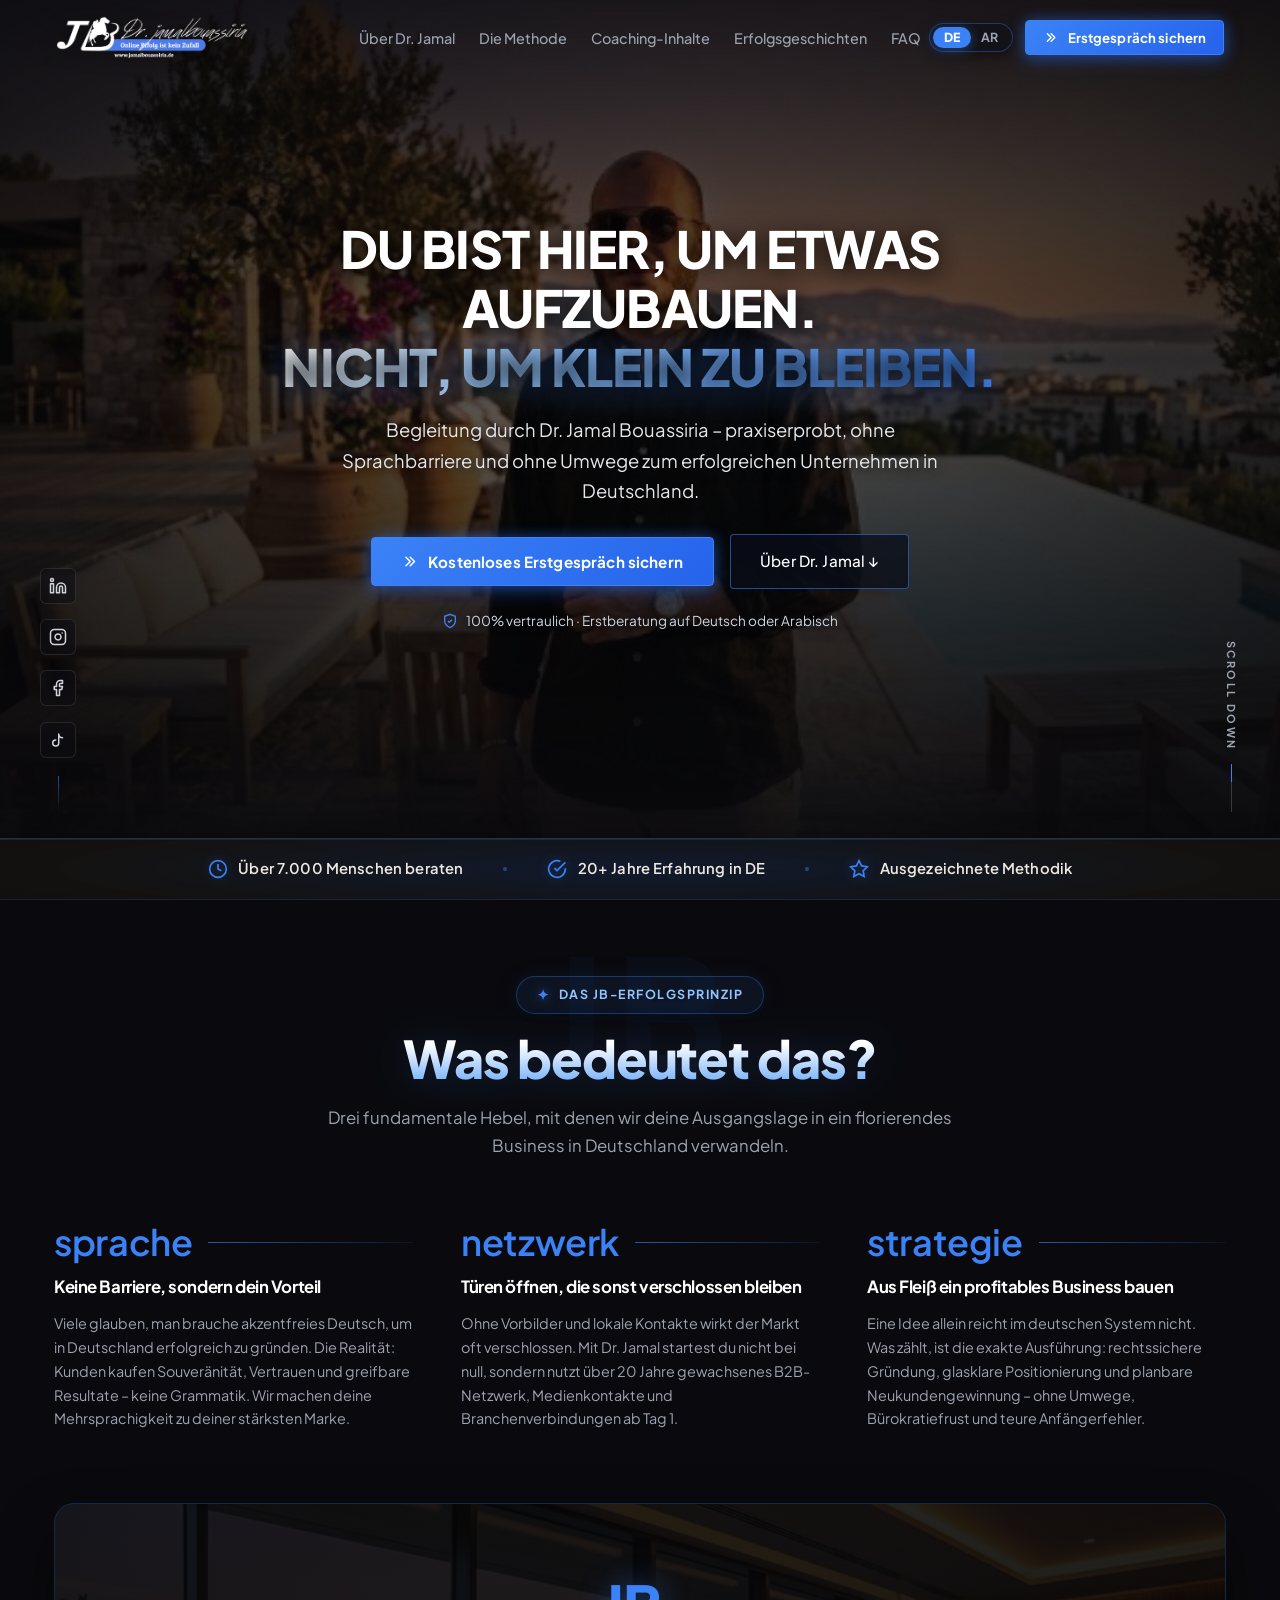
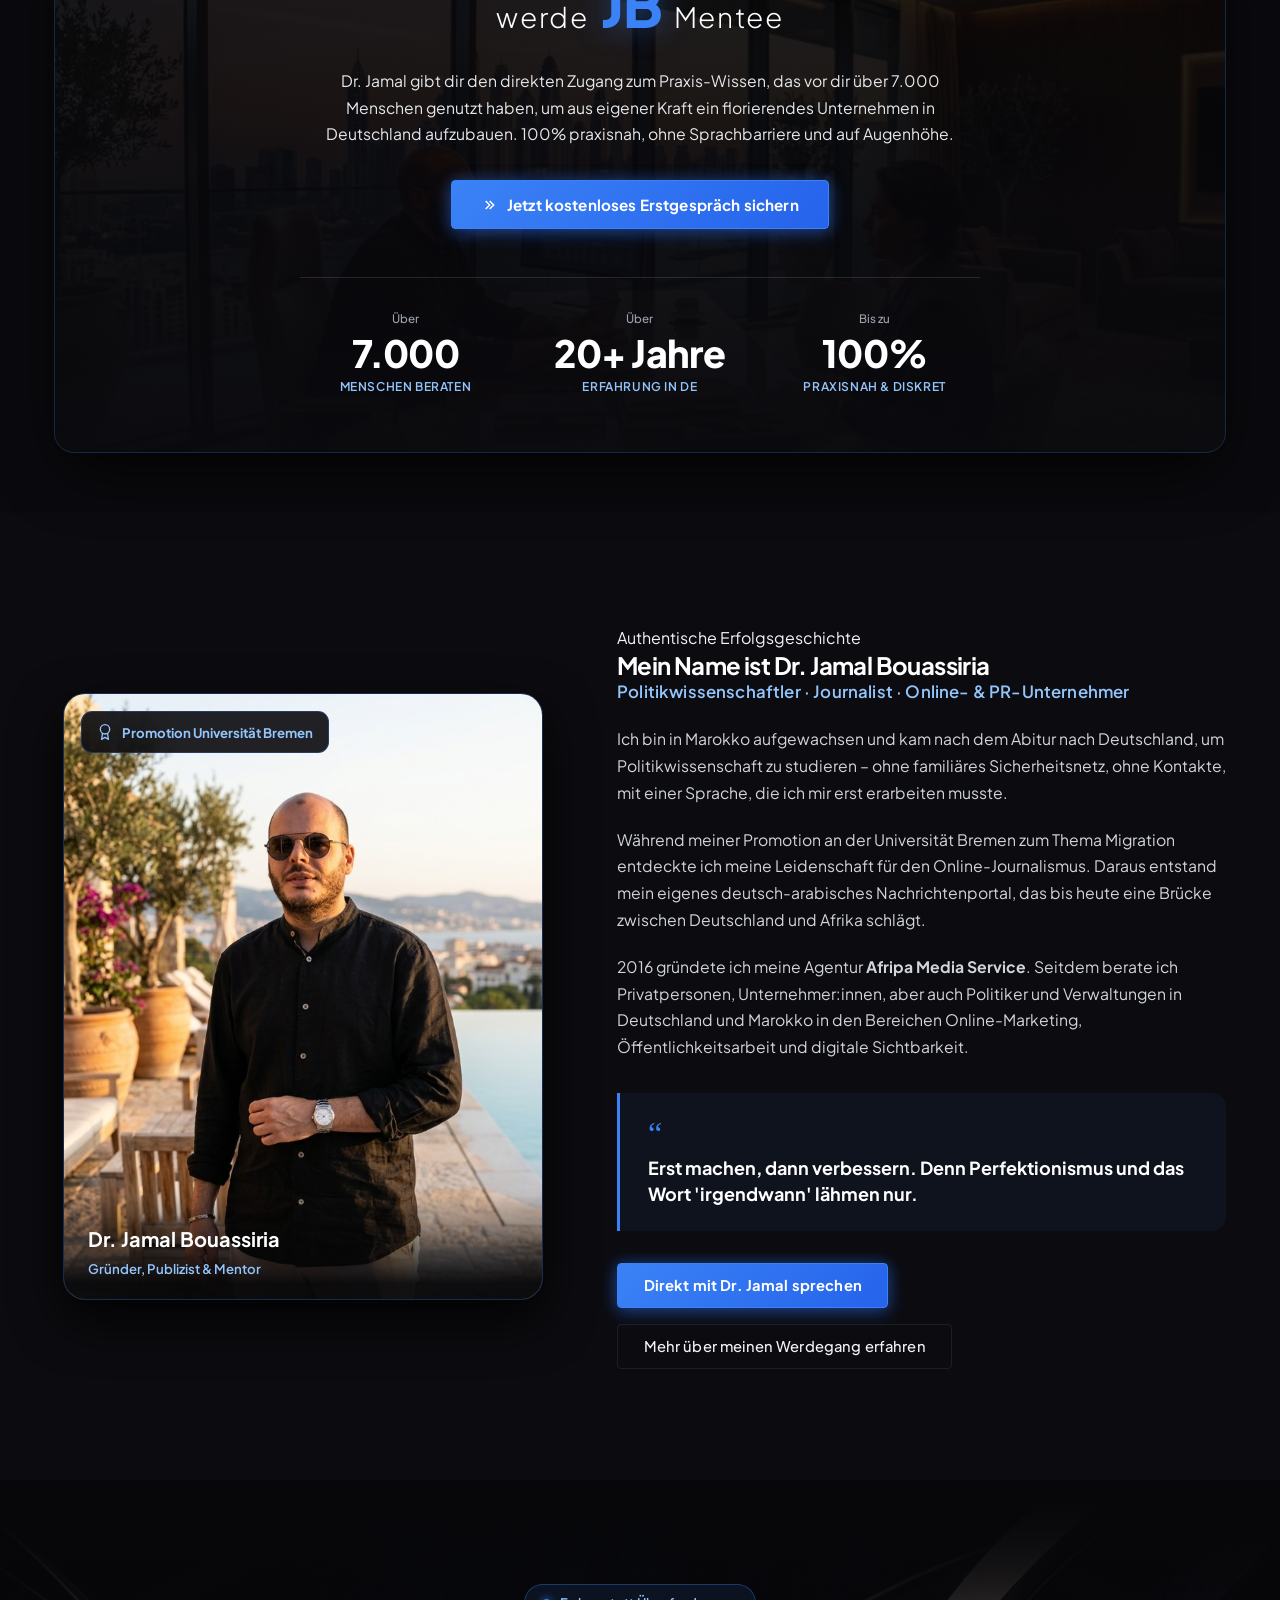
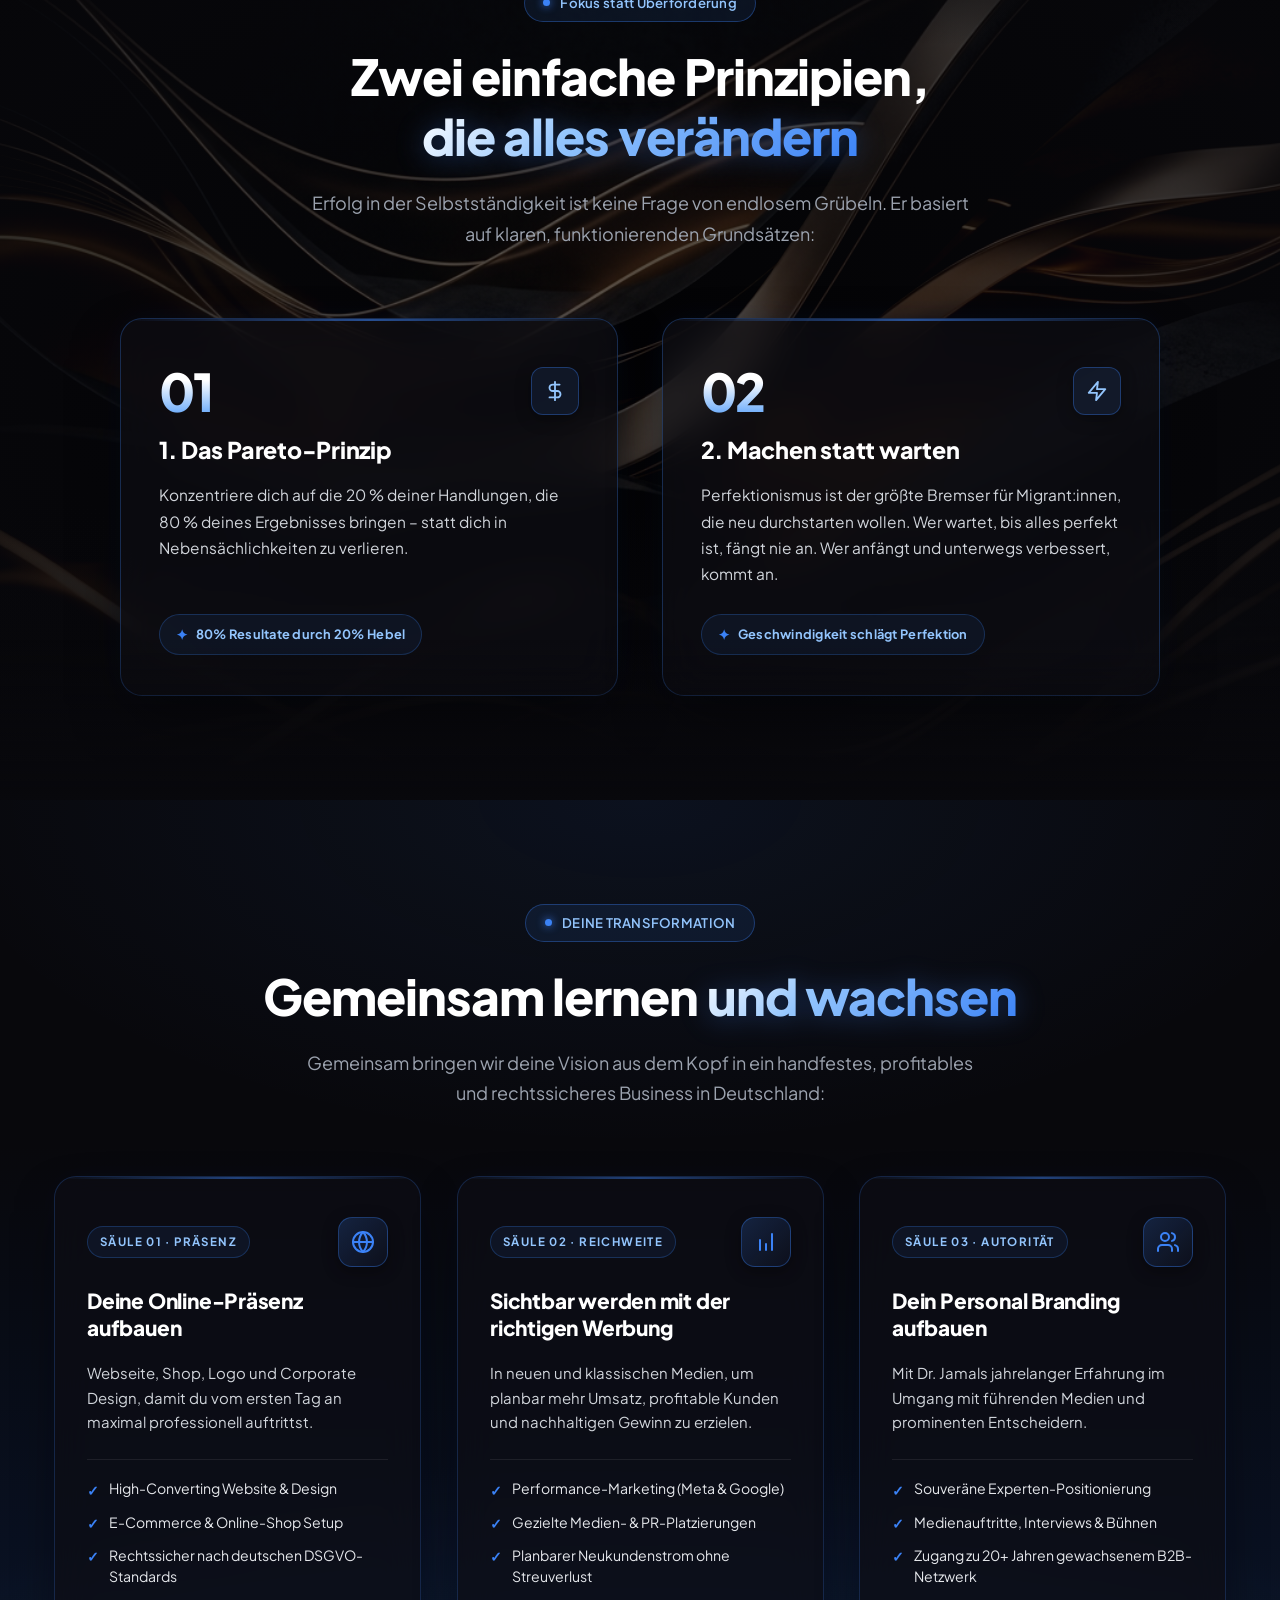
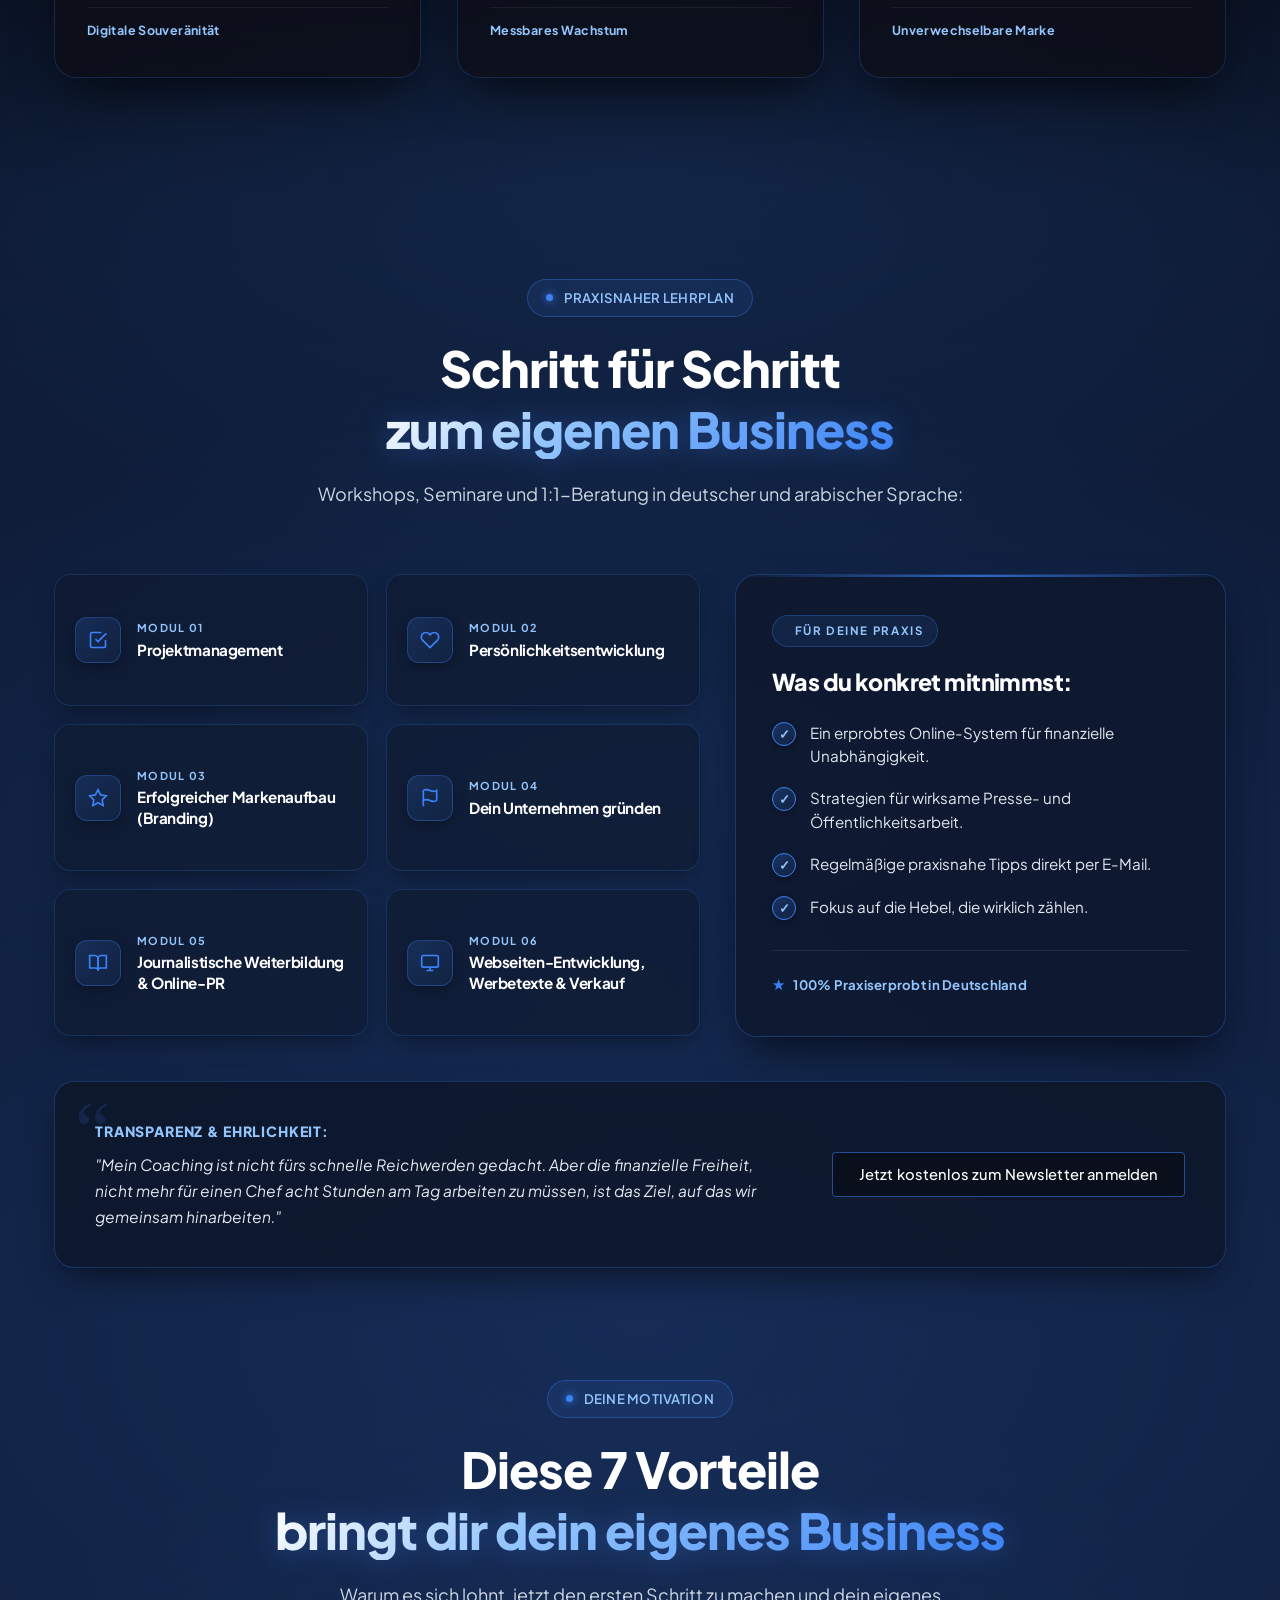
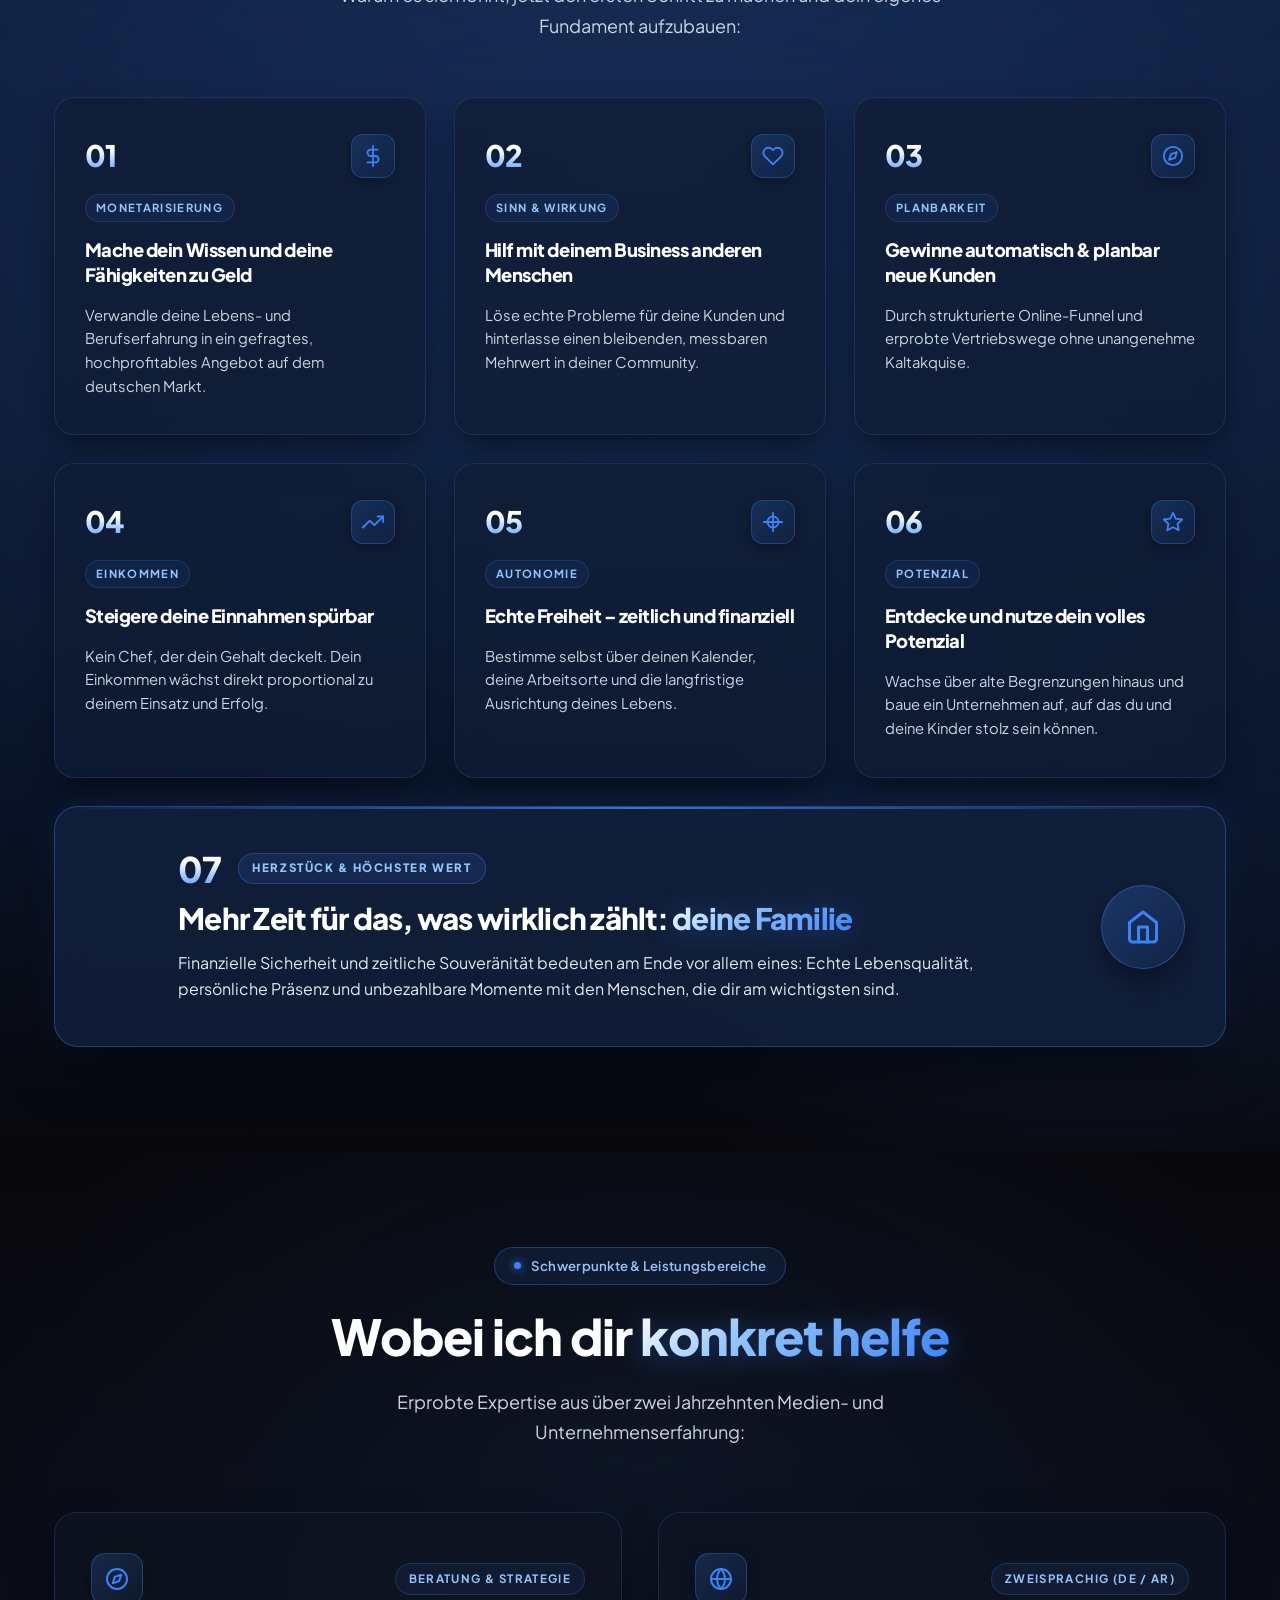
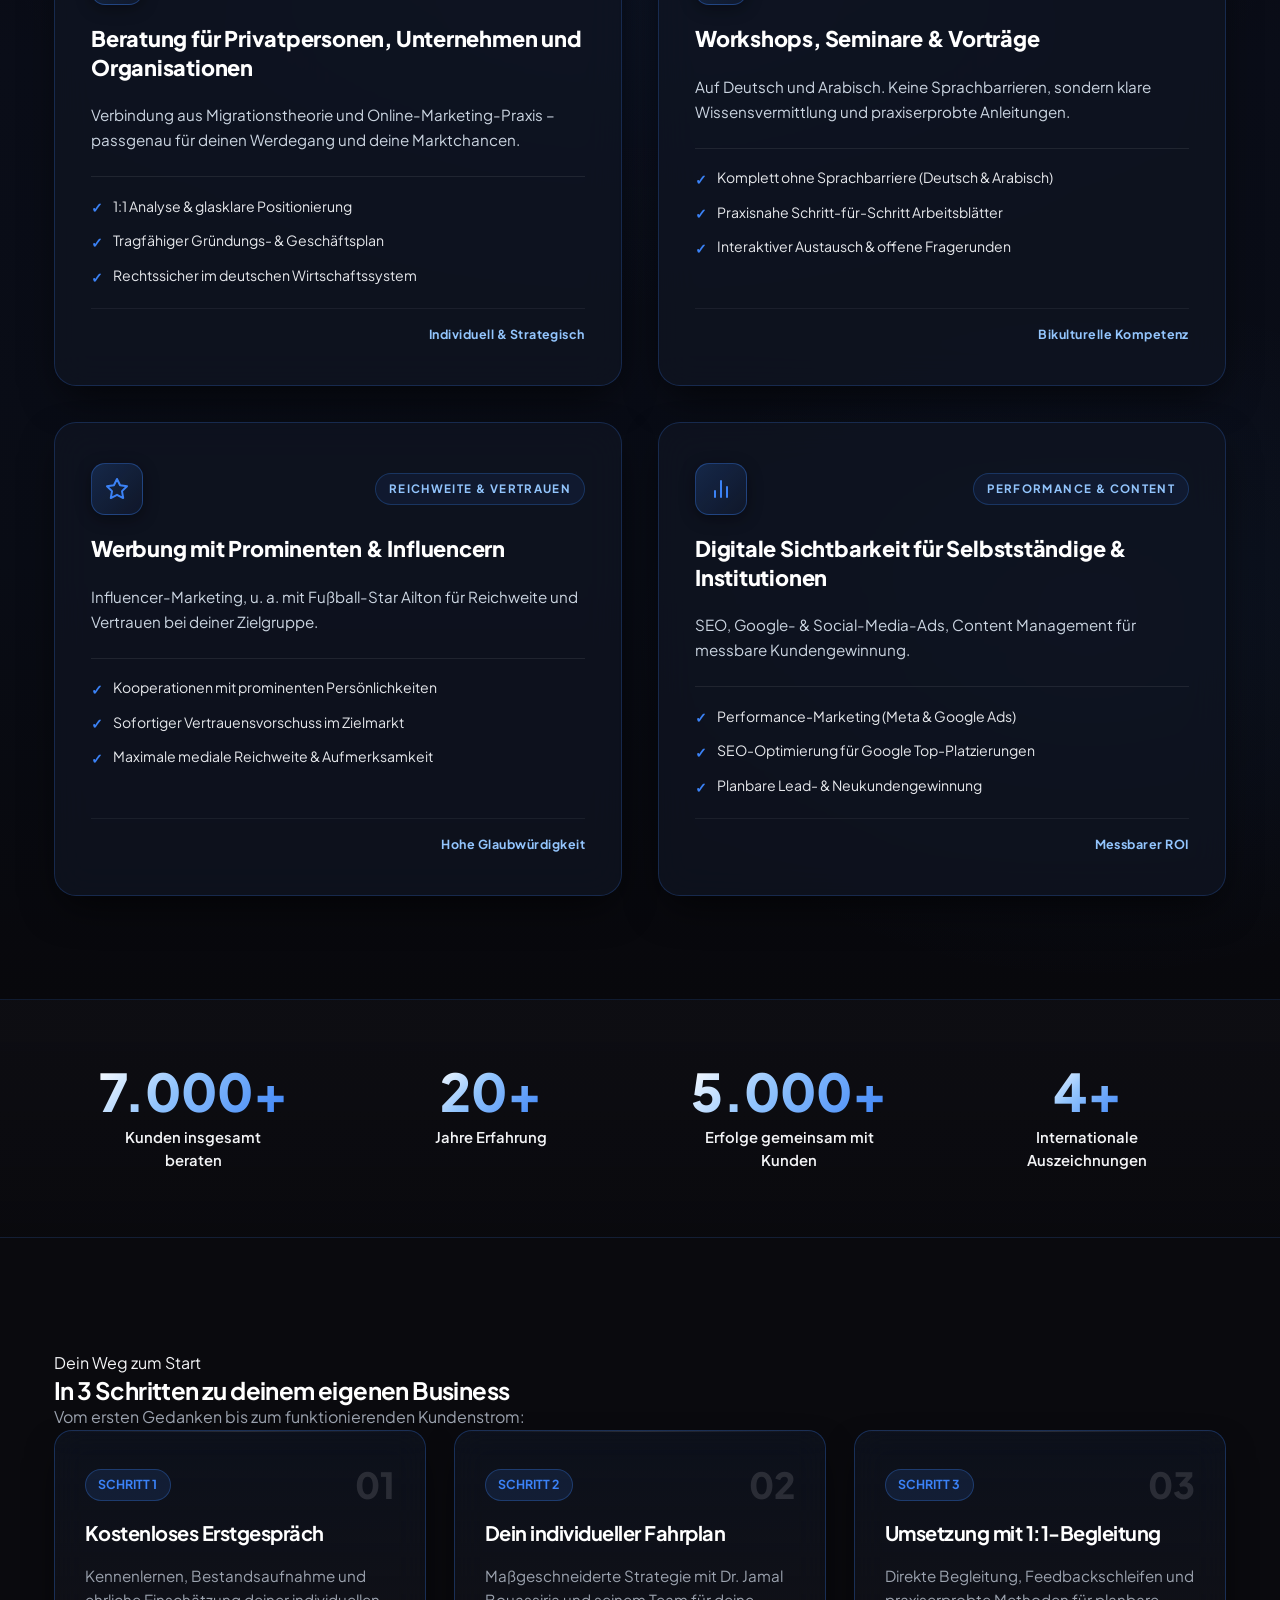
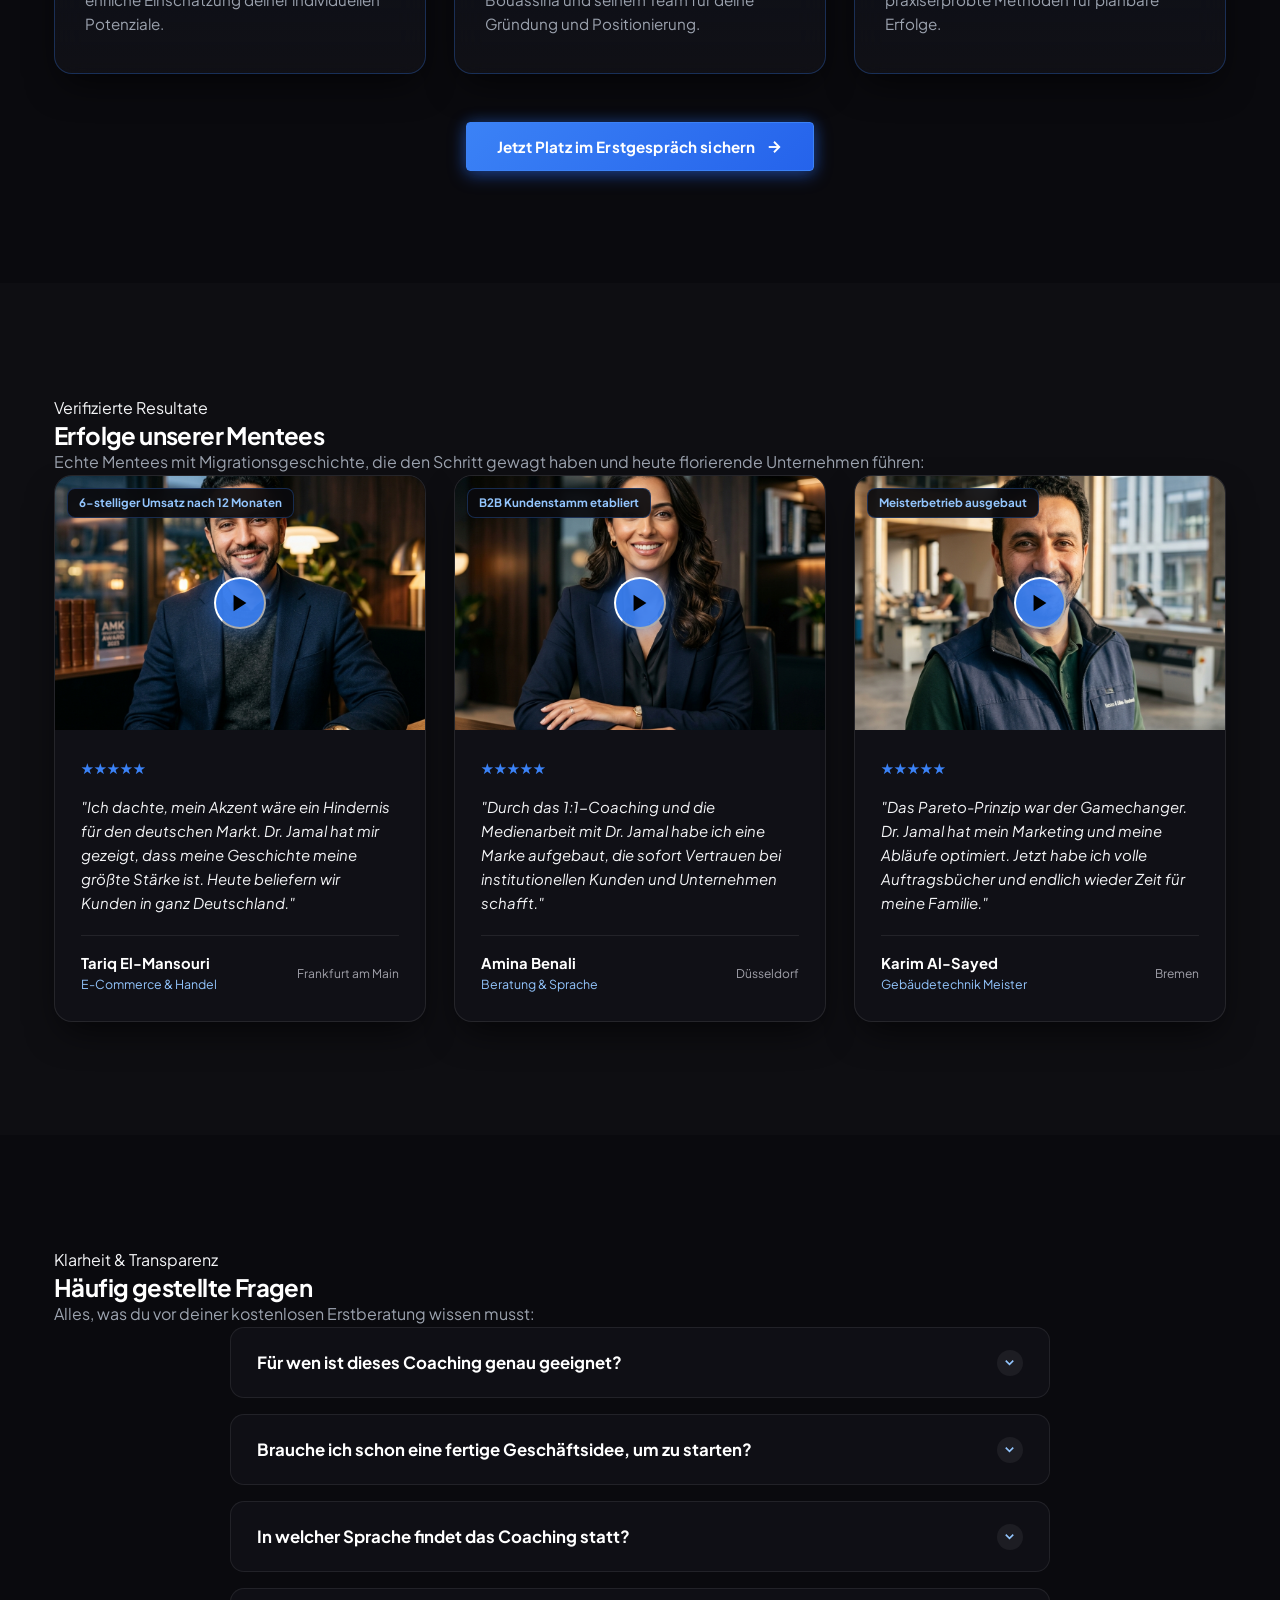
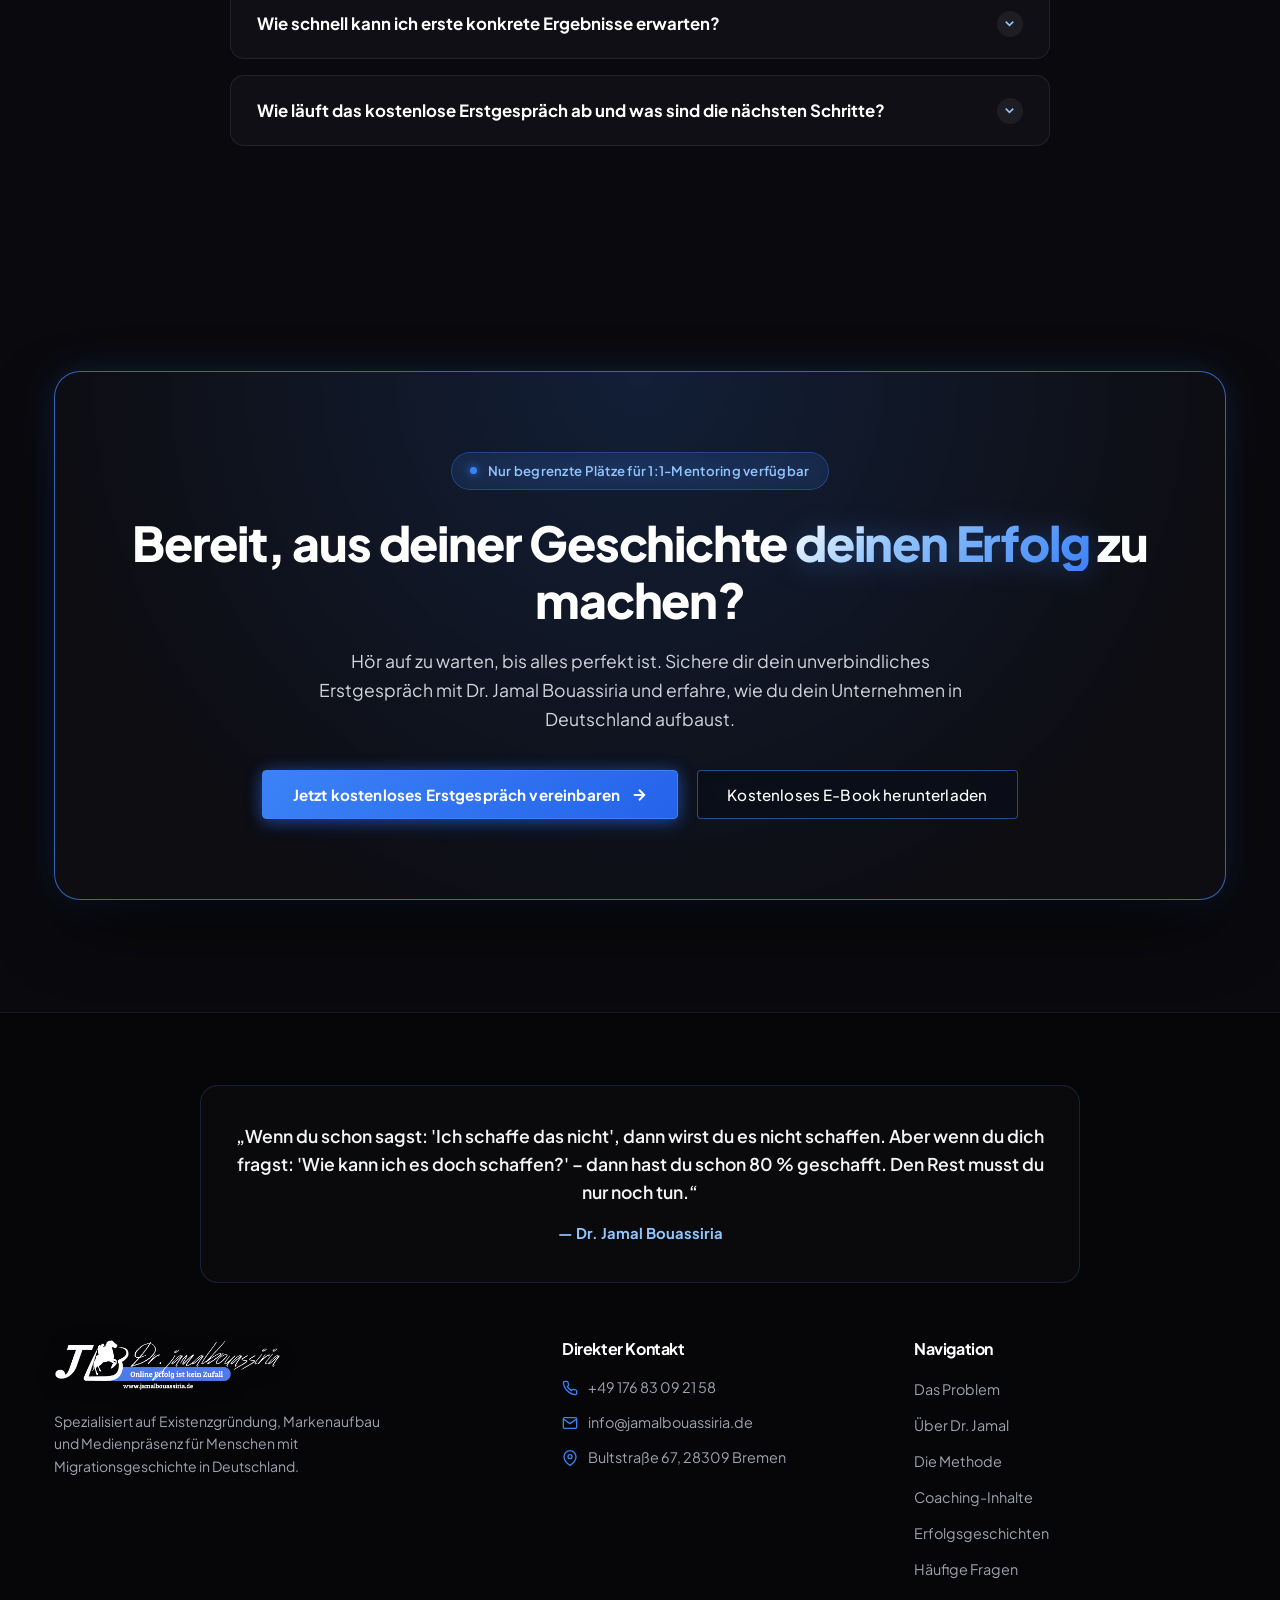
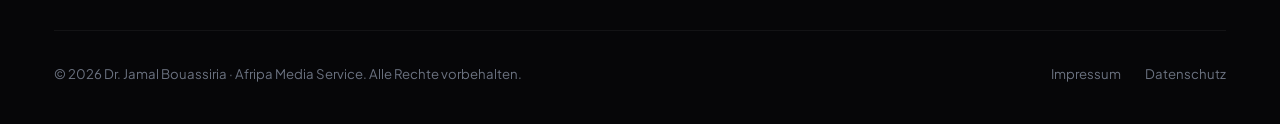
==== commit 94880fc0: "fix(modal): espacement du bouton fermer (X) et couleur bleue du selecteur de langue" ====
--- a/index.html
+++ b/index.html
@@ -53,7 +53,7 @@
   <link rel="manifest" href="site.webmanifest">
 
   <!-- Custom Stylesheet -->
-  <link rel="stylesheet" href="css/styles.css?v=executive_blue_v13">
+  <link rel="stylesheet" href="css/styles.css?v=close_btn_fix_v14">
 
   <!-- Comprehensive Schema.org Structured Data (JSON-LD) -->
   <script type="application/ld+json">
--- a/css/styles.css
+++ b/css/styles.css
@@ -584,10 +584,10 @@
 }
 
 .lang-opt.active {
-  background: #e2bc8a !important;
-  color: #000000 !important;
+  background: #3b82f6 !important;
+  color: #ffffff !important;
   font-weight: 800 !important;
-  box-shadow: 0 2px 10px rgba(226, 188, 138, 0.35) !important;
+  box-shadow: 0 2px 12px rgba(59, 130, 246, 0.45) !important;
 }
 
 .mobile-drawer-header {
@@ -3591,29 +3591,46 @@
 .modal-close-btn {
   position: absolute;
   top: 1.15rem;
-  right: 1.15rem;
-  width: 36px;
-  height: 36px;
+  right: 1.25rem;
+  width: 38px;
+  height: 38px;
   border-radius: 50%;
-  background: rgba(255, 255, 255, 0.06);
-  border: 1px solid var(--border-subtle);
-  color: var(--text-muted);
+  background: rgba(14, 20, 32, 0.95);
+  border: 1px solid rgba(59, 130, 246, 0.35);
+  color: #FFFFFF;
   display: flex;
   align-items: center;
   justify-content: center;
   cursor: pointer;
-  transition: all var(--transition-fast);
-  z-index: 10;
+  transition: all 0.25s cubic-bezier(0.16, 1, 0.3, 1);
+  z-index: 20;
+  box-shadow: 0 4px 14px rgba(0, 0, 0, 0.55);
+}
+
+.modal-close-btn svg {
+  width: 18px;
+  height: 18px;
+  stroke: #FFFFFF;
+  stroke-width: 2.2;
+  transition: transform 0.25s ease, stroke 0.2s ease;
 }
 
 .modal-close-btn:hover {
-  background: rgba(255, 255, 255, 0.15);
+  background: #3b82f6;
+  border-color: #60a5fa;
   color: #FFFFFF;
+  transform: scale(1.08) rotate(90deg);
+  box-shadow: 0 0 18px rgba(59, 130, 246, 0.65), 0 4px 14px rgba(0, 0, 0, 0.6);
+}
+
+.modal-close-btn:hover svg {
+  stroke: #FFFFFF;
 }
 
 .modal-header {
-  padding: 1.65rem 2rem 1.15rem;
+  padding: 1.5rem 4.5rem 1.15rem 1.85rem;
   border-bottom: 1px solid rgba(255, 255, 255, 0.07);
+  position: relative;
 }
 
 .modal-step-indicator {
@@ -4764,7 +4781,11 @@
 /* RTL & MULTILINGUAL MODAL REFINEMENTS */
 html[dir="rtl"] .modal-close-btn {
   right: auto;
-  left: 1.15rem;
+  left: 1.25rem;
+}
+
+html[dir="rtl"] .modal-header {
+  padding: 1.5rem 1.85rem 1.15rem 4.5rem;
 }
 
 html[dir="rtl"] .modal-step-indicator {
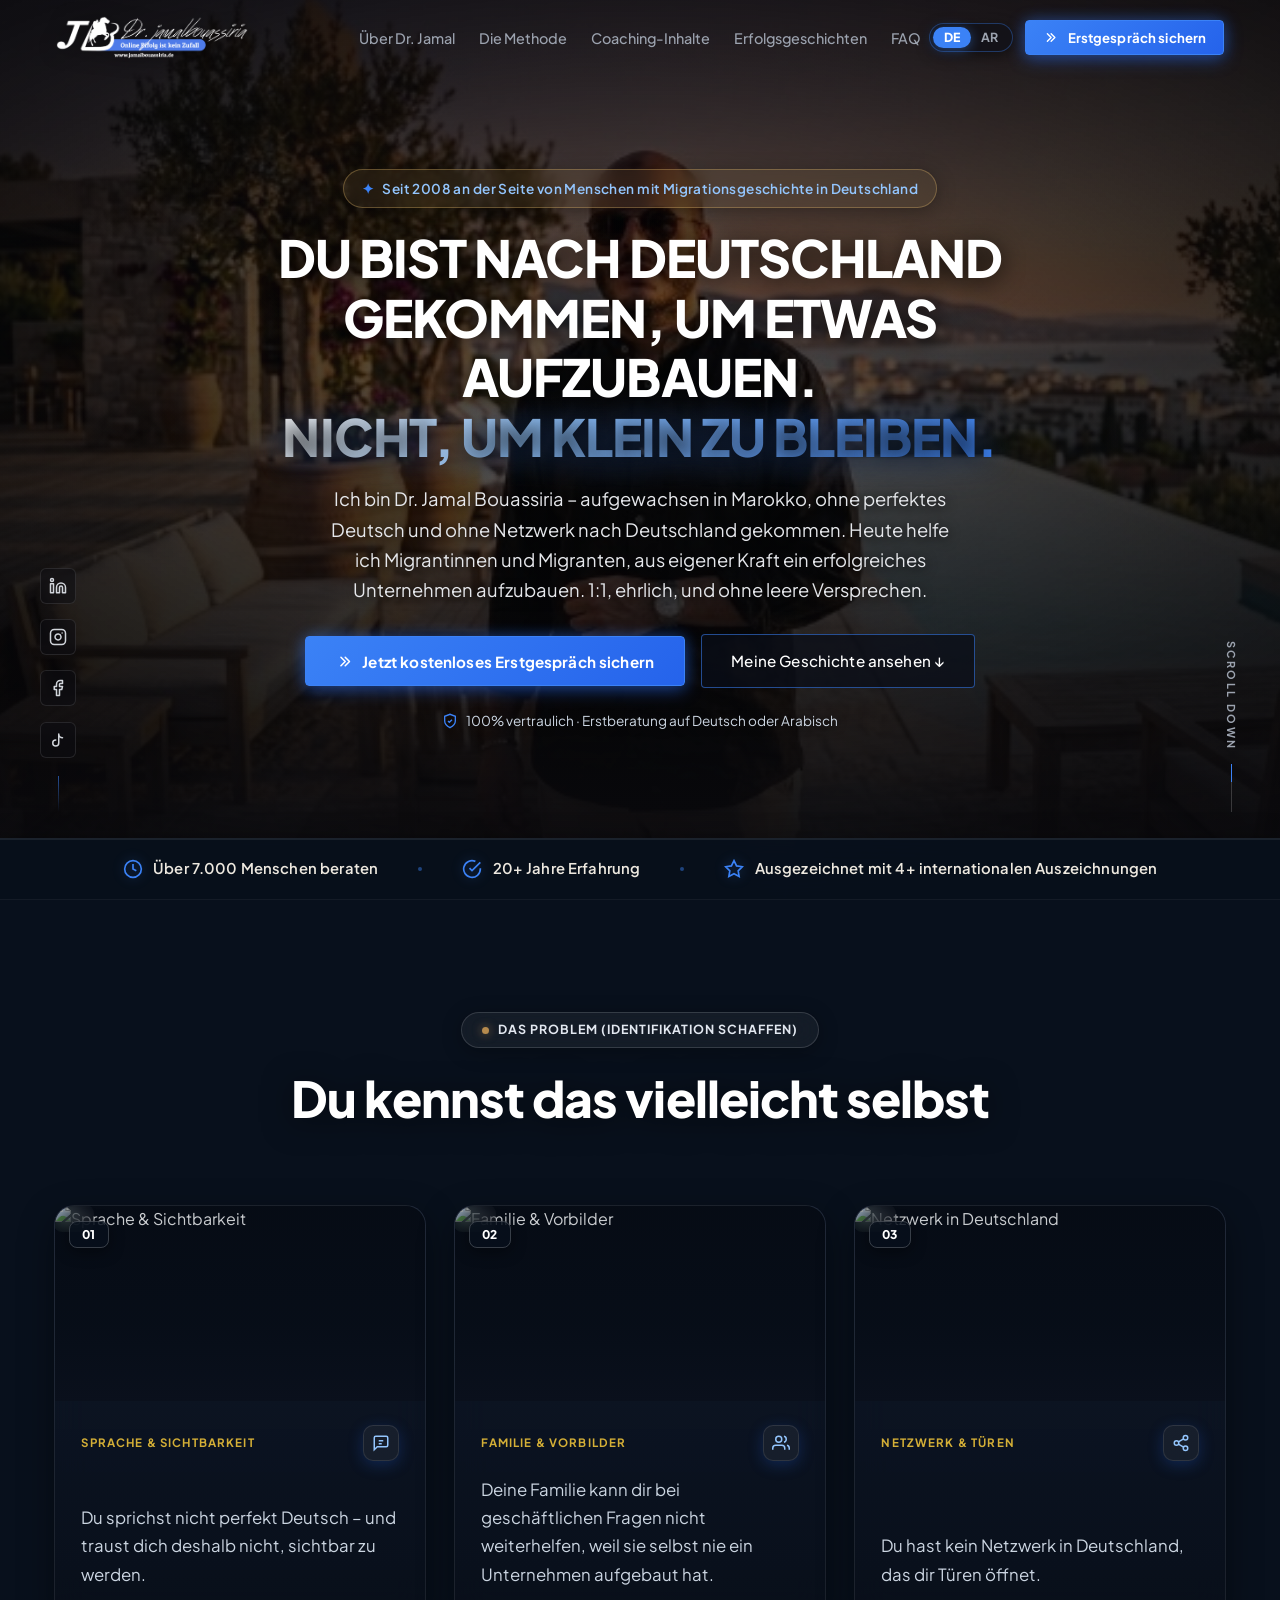
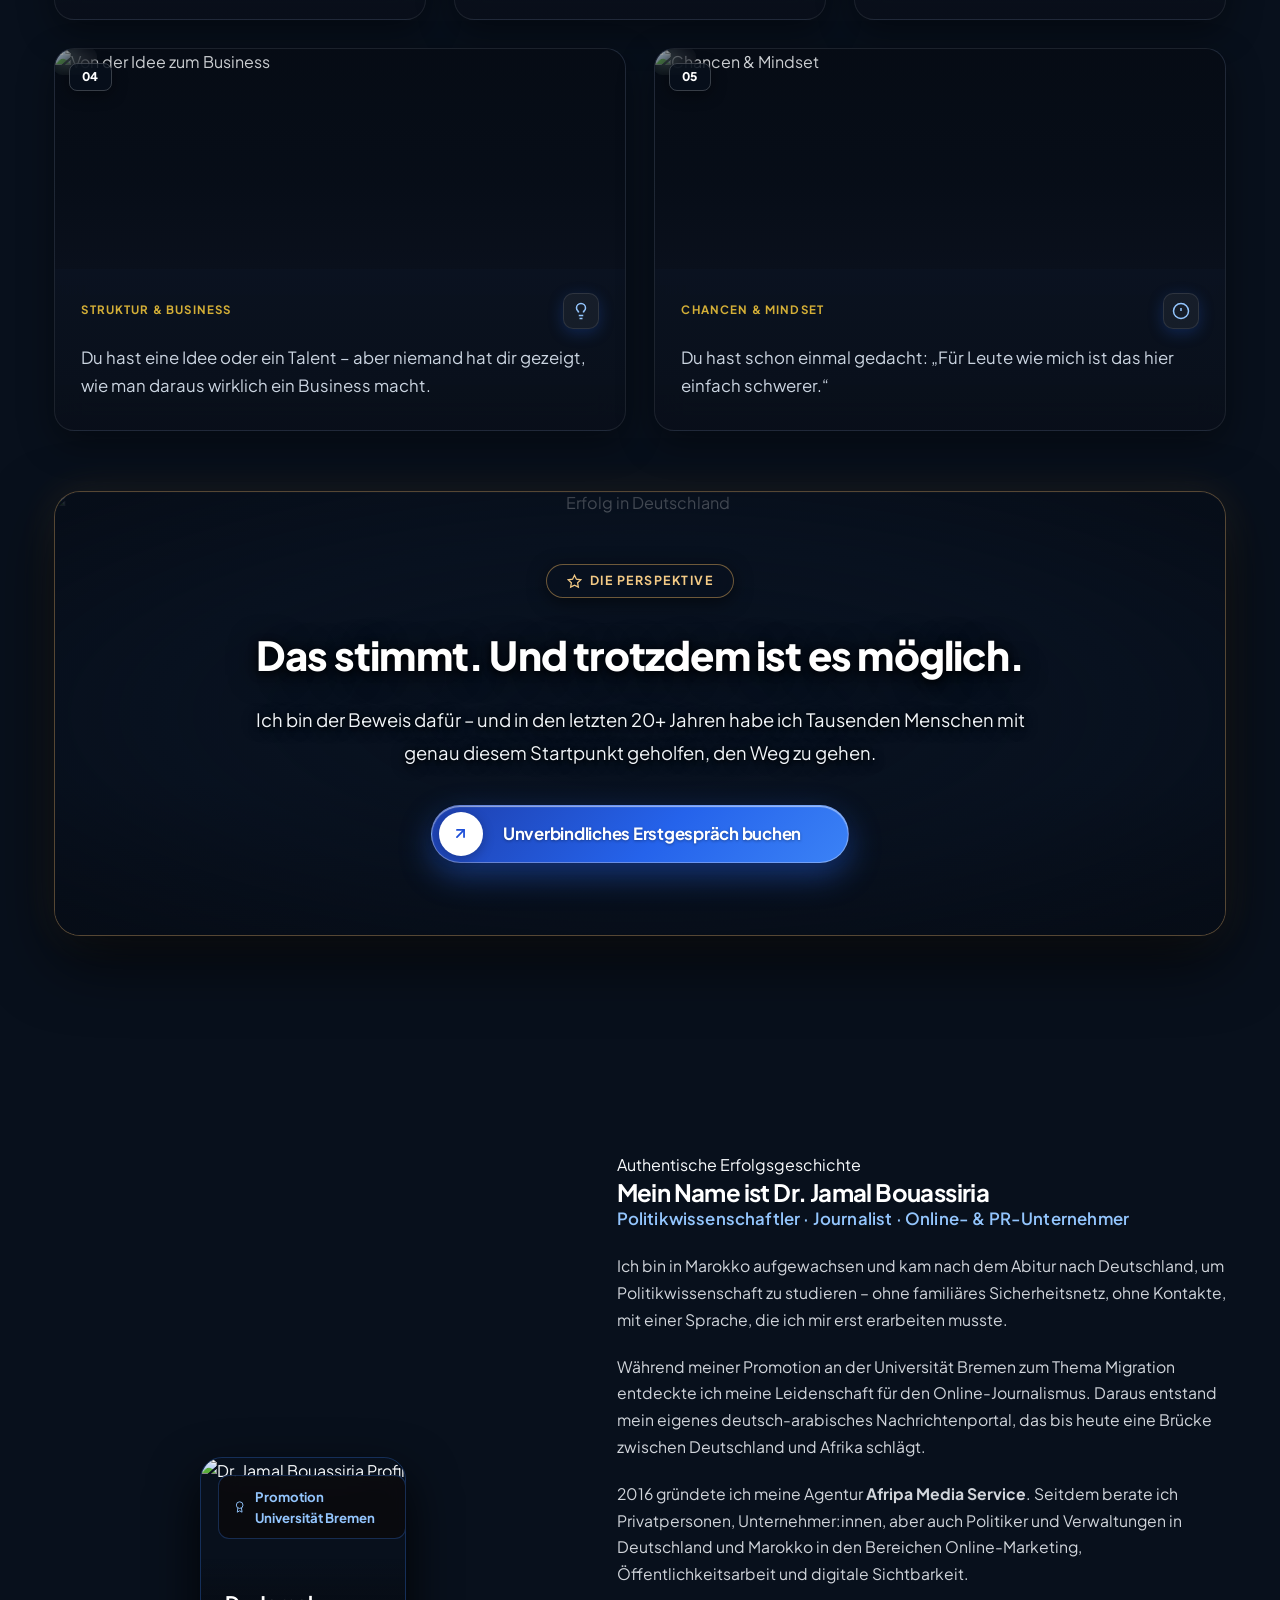
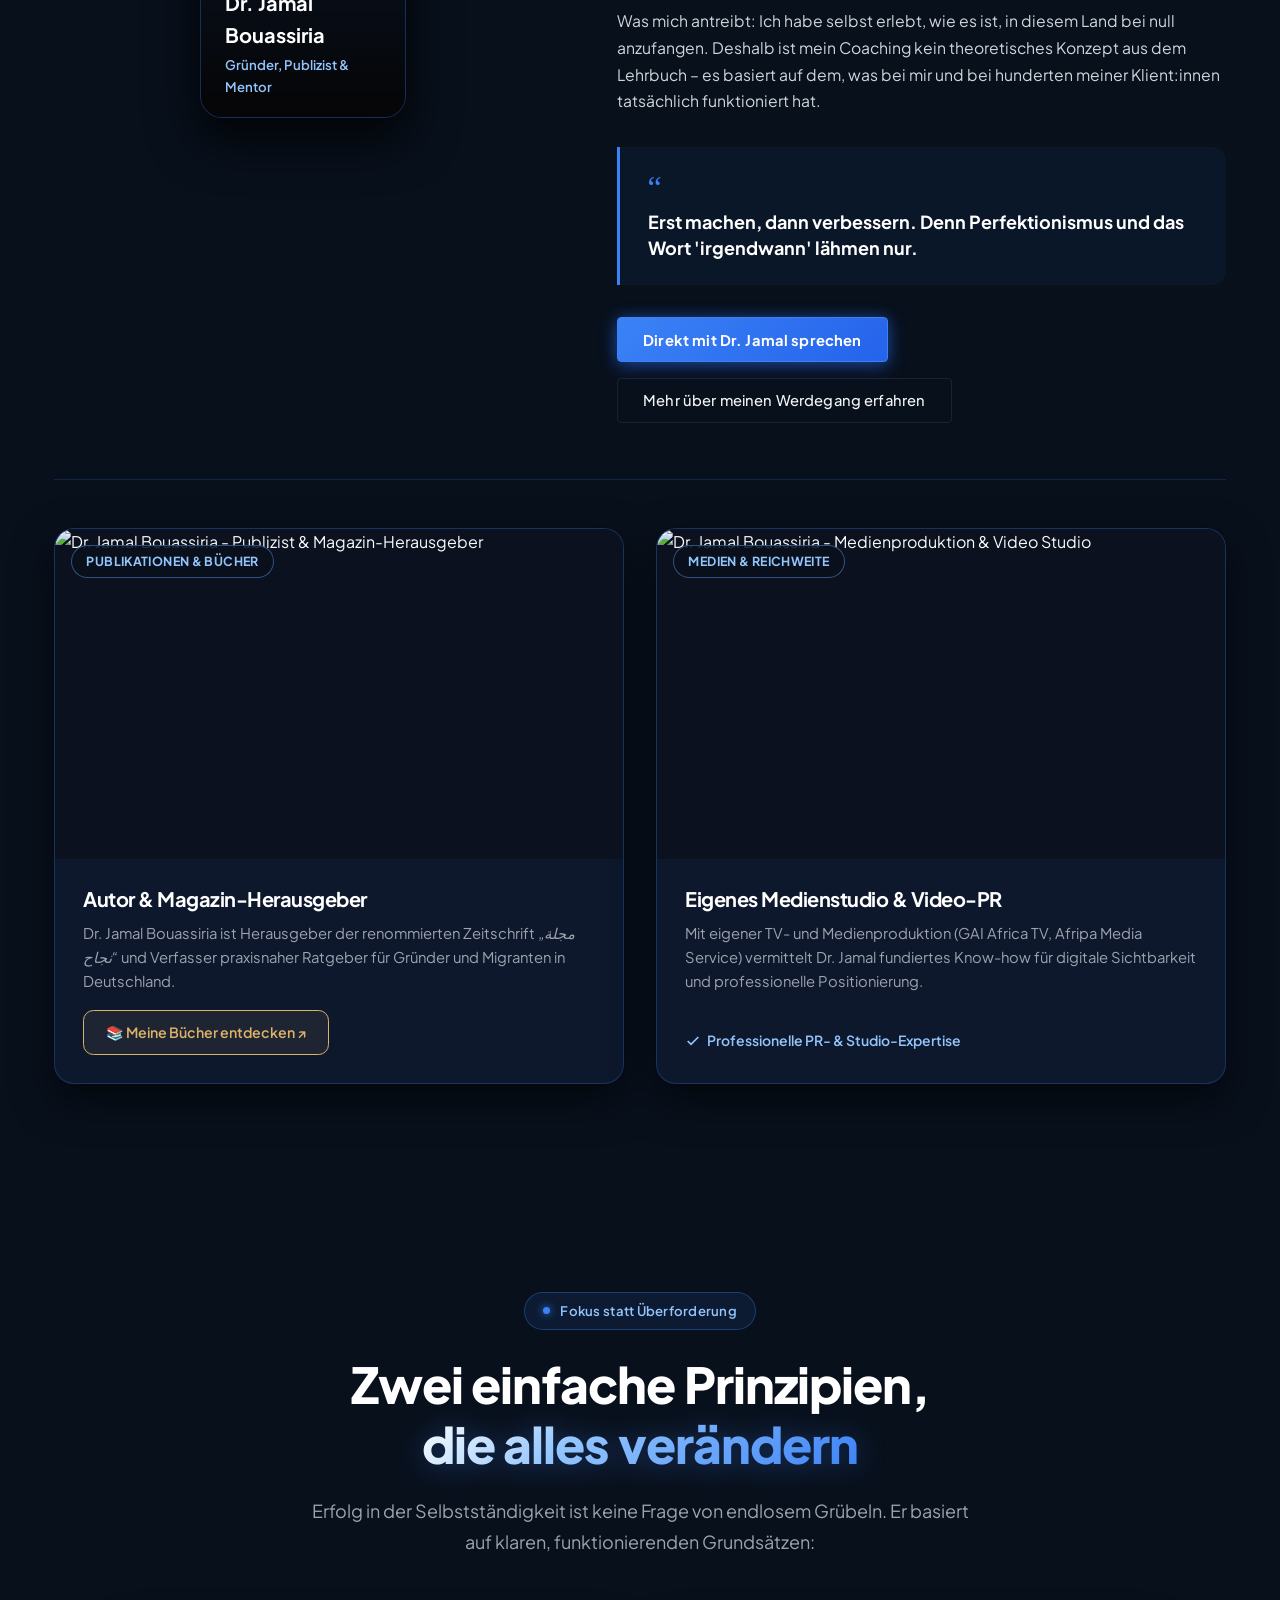
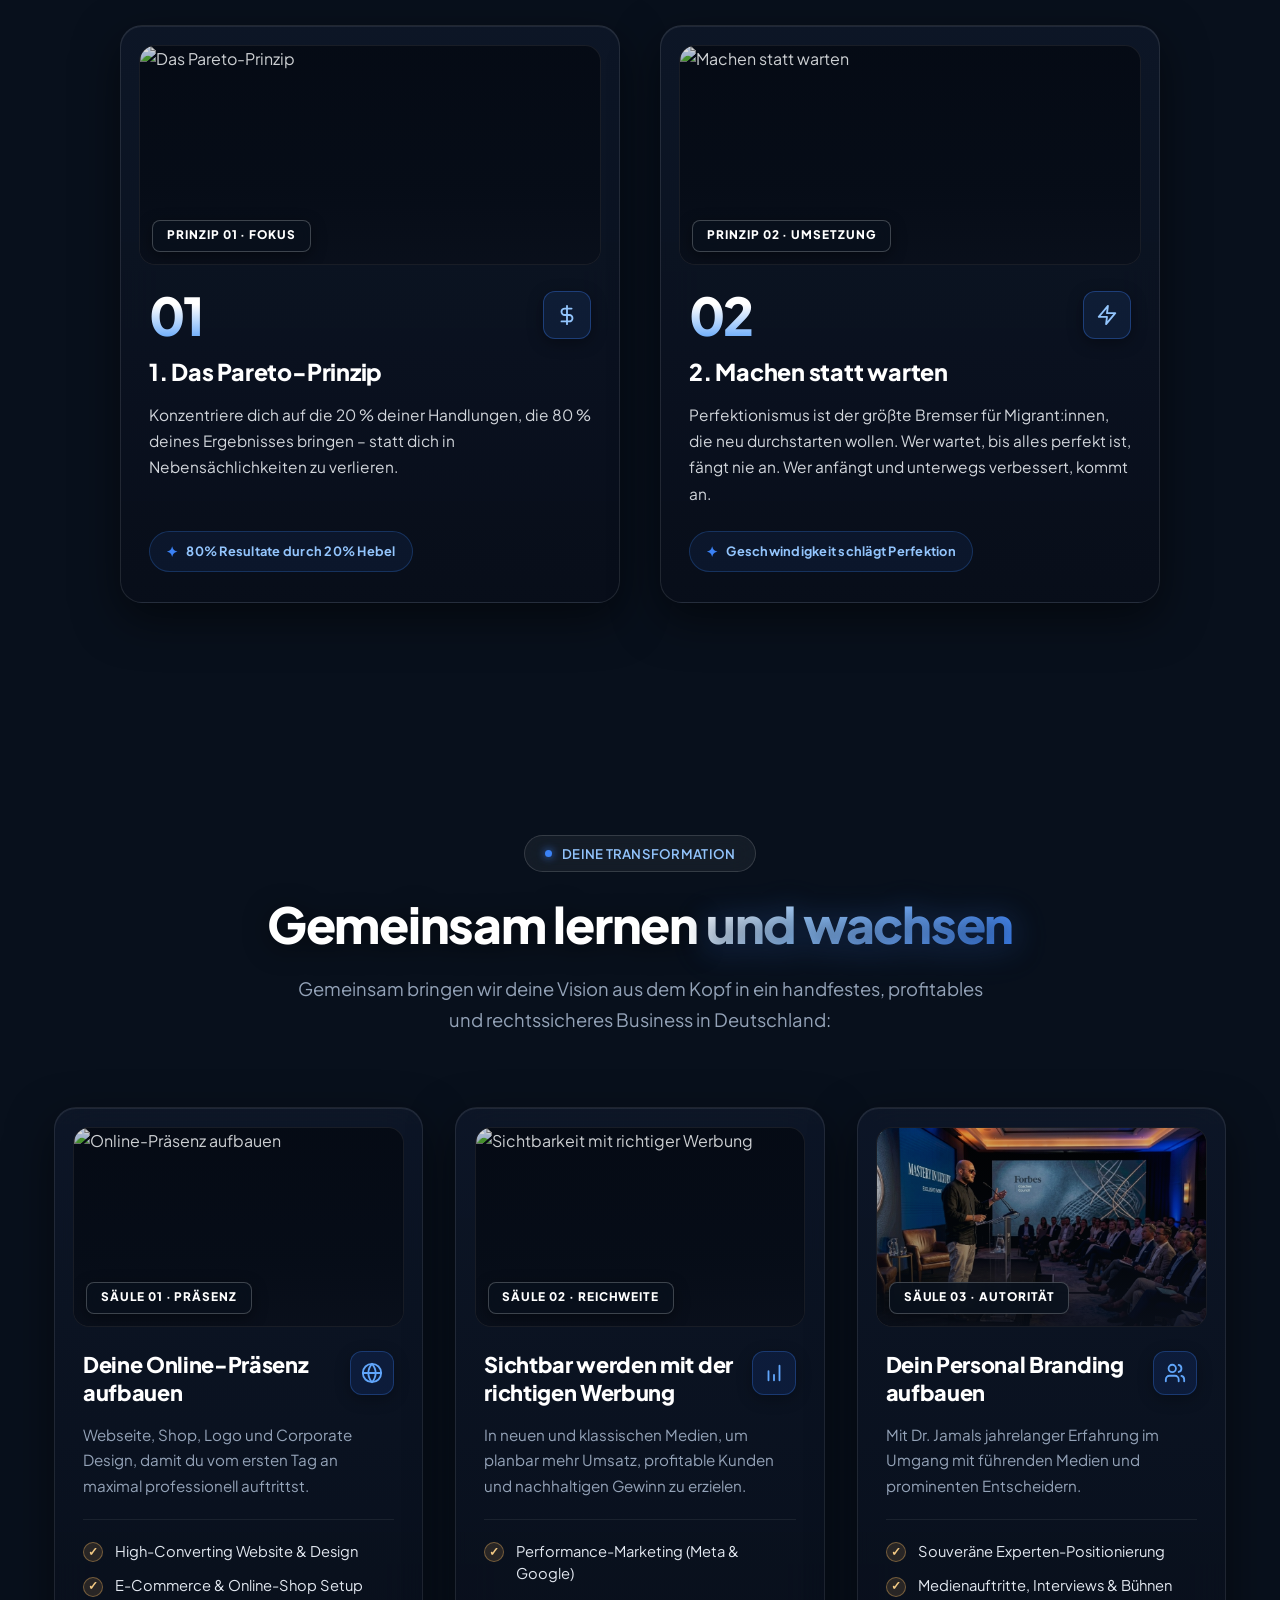
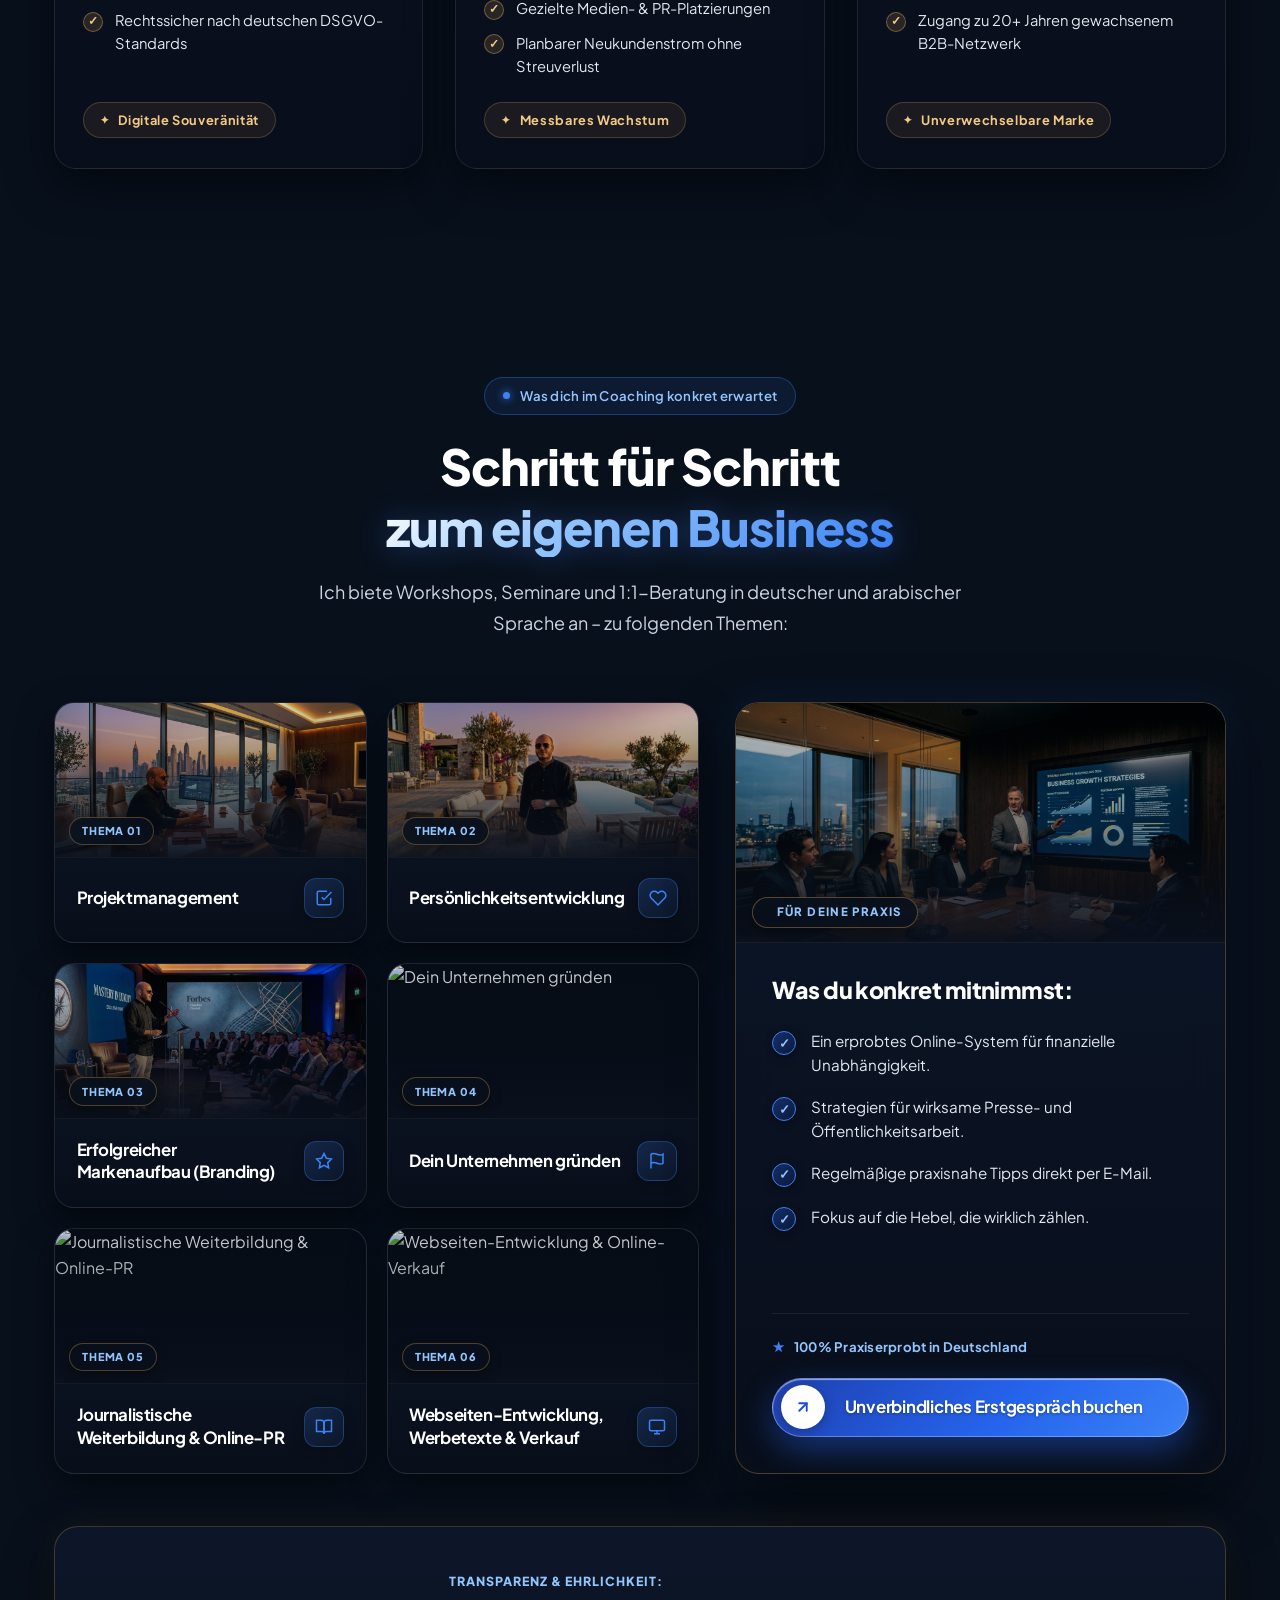
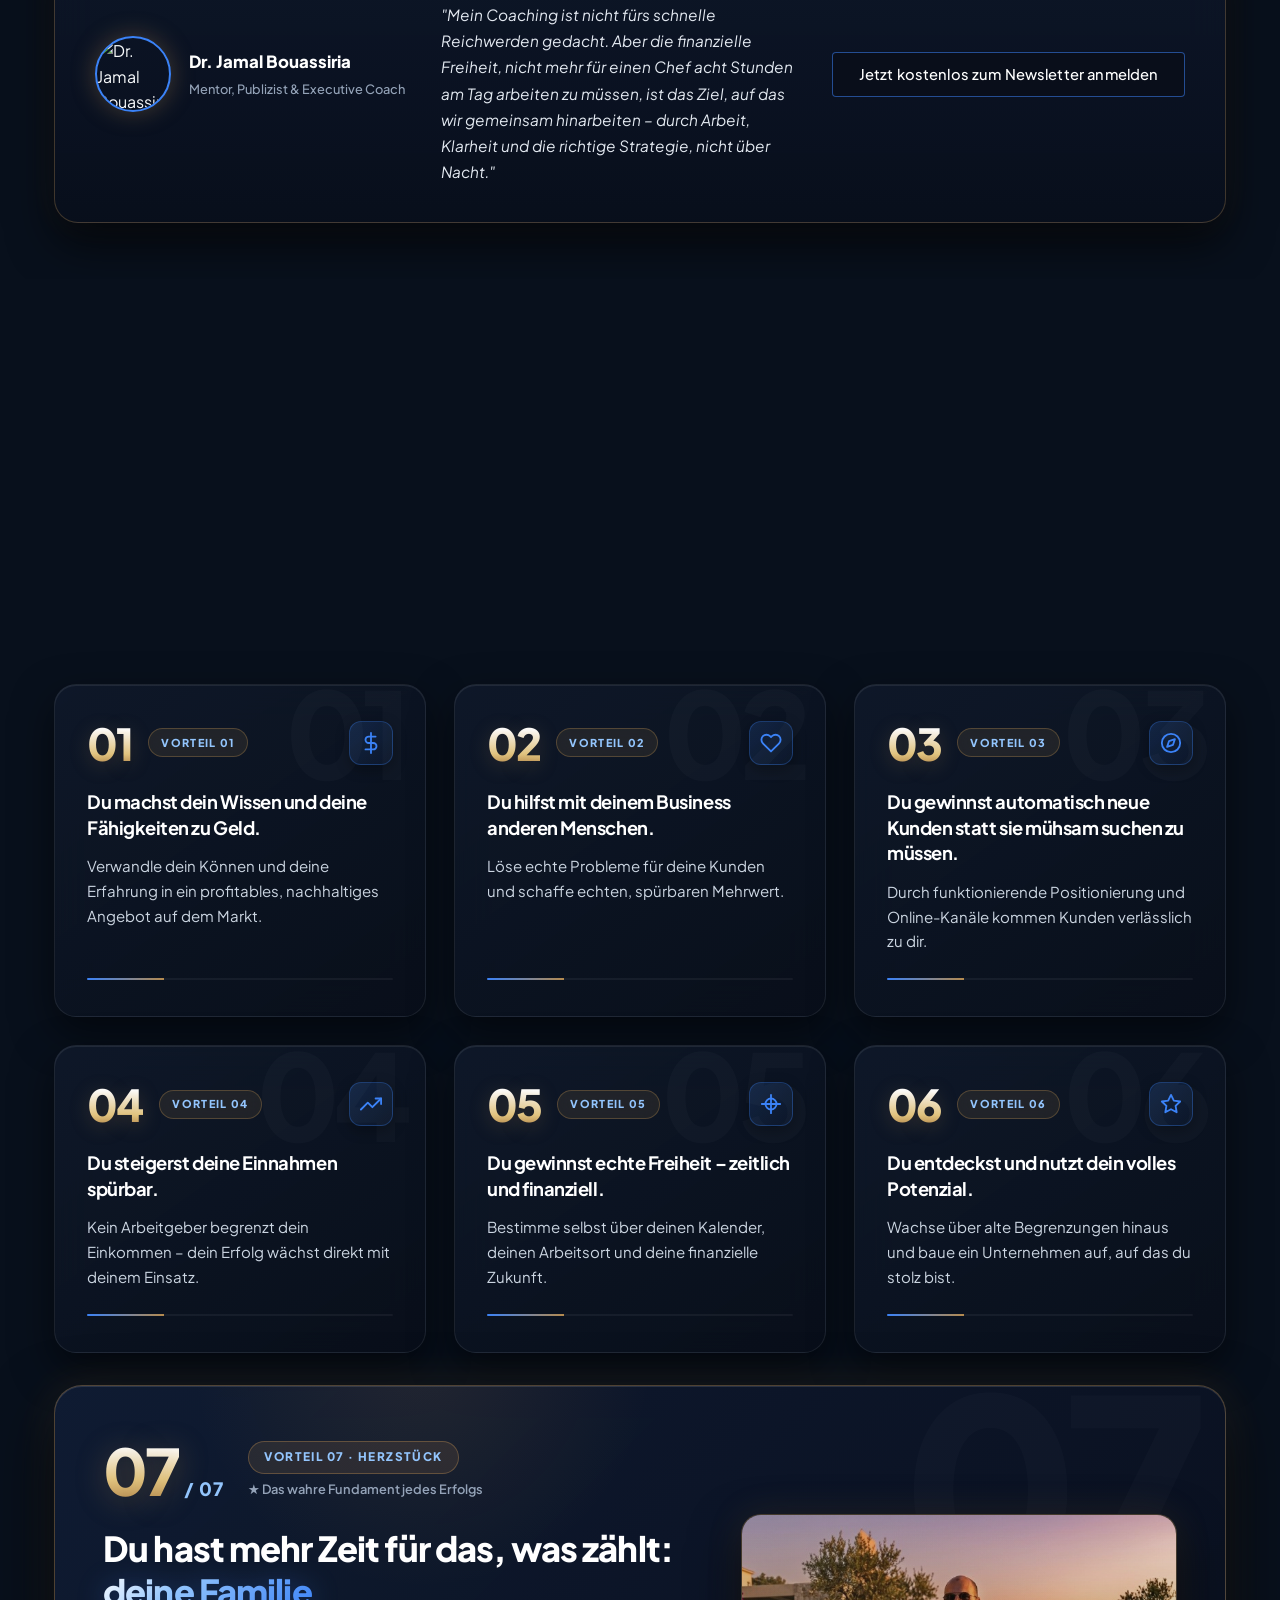
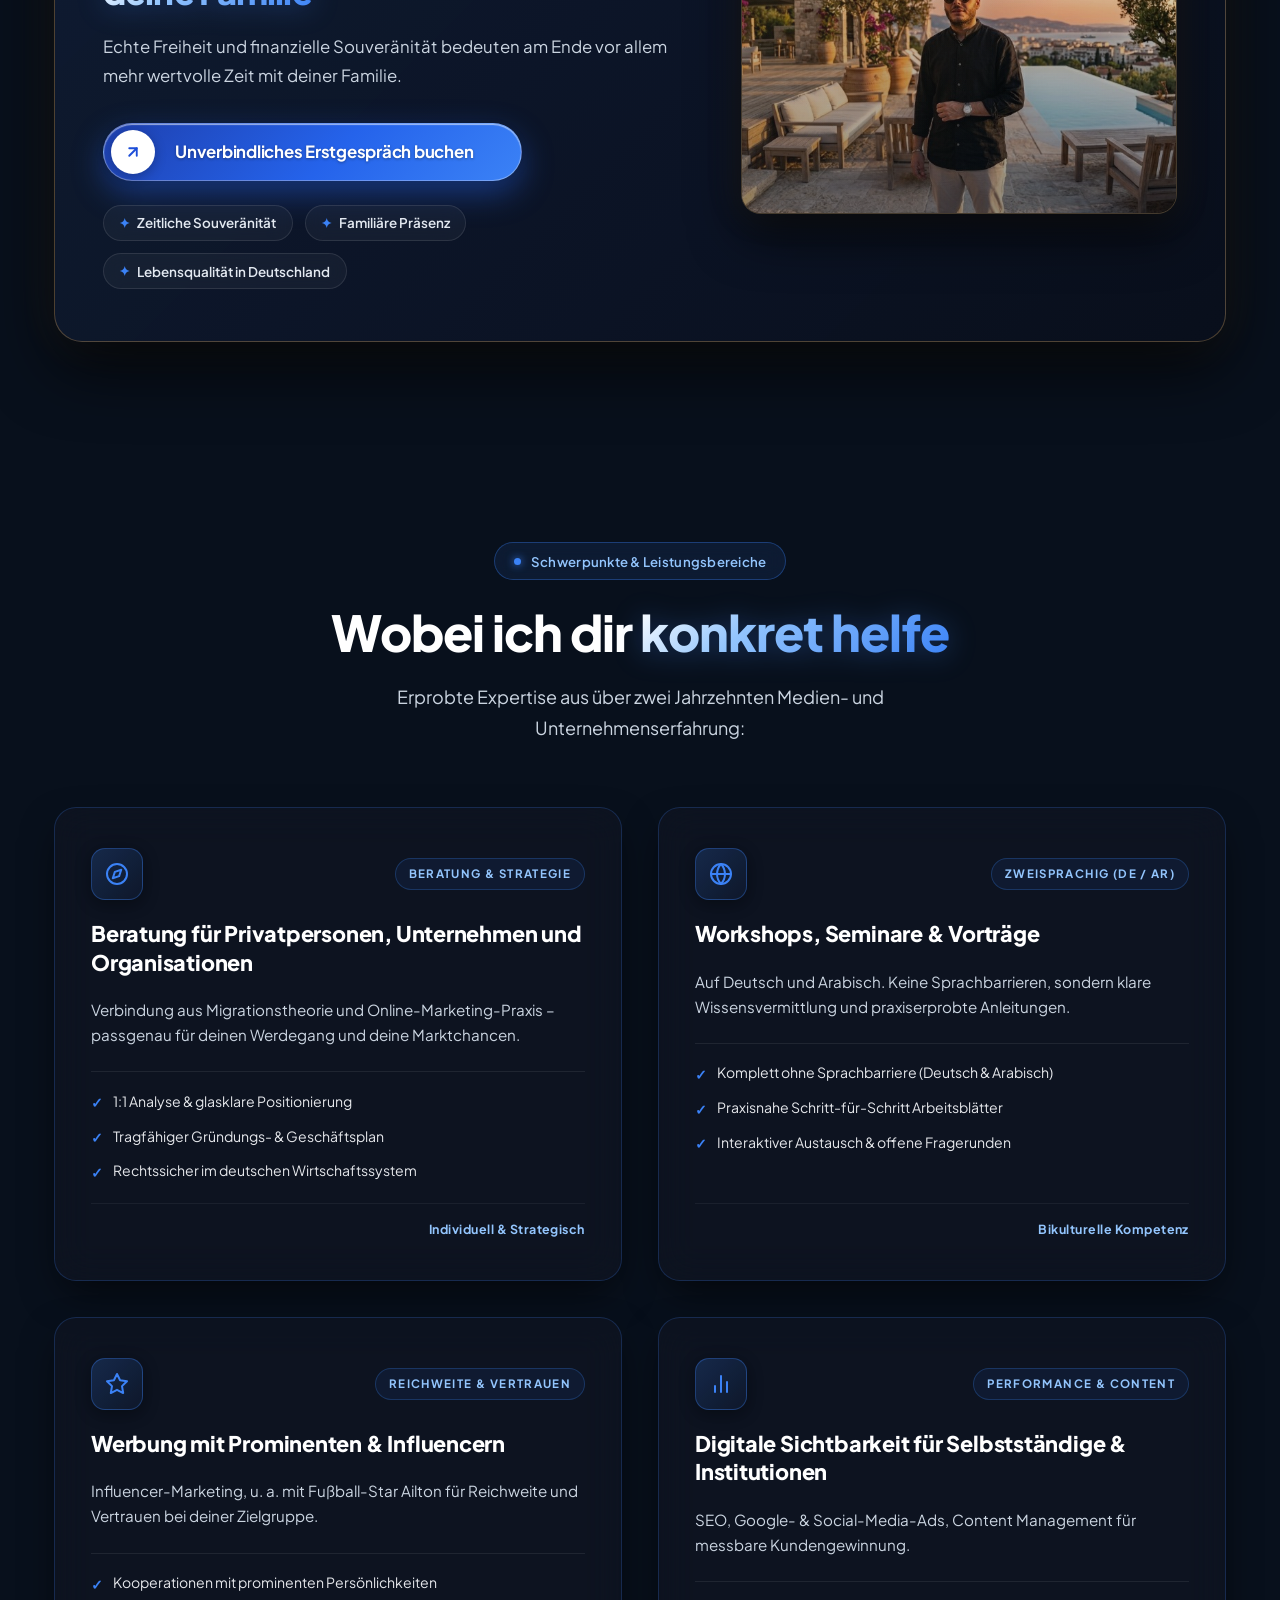
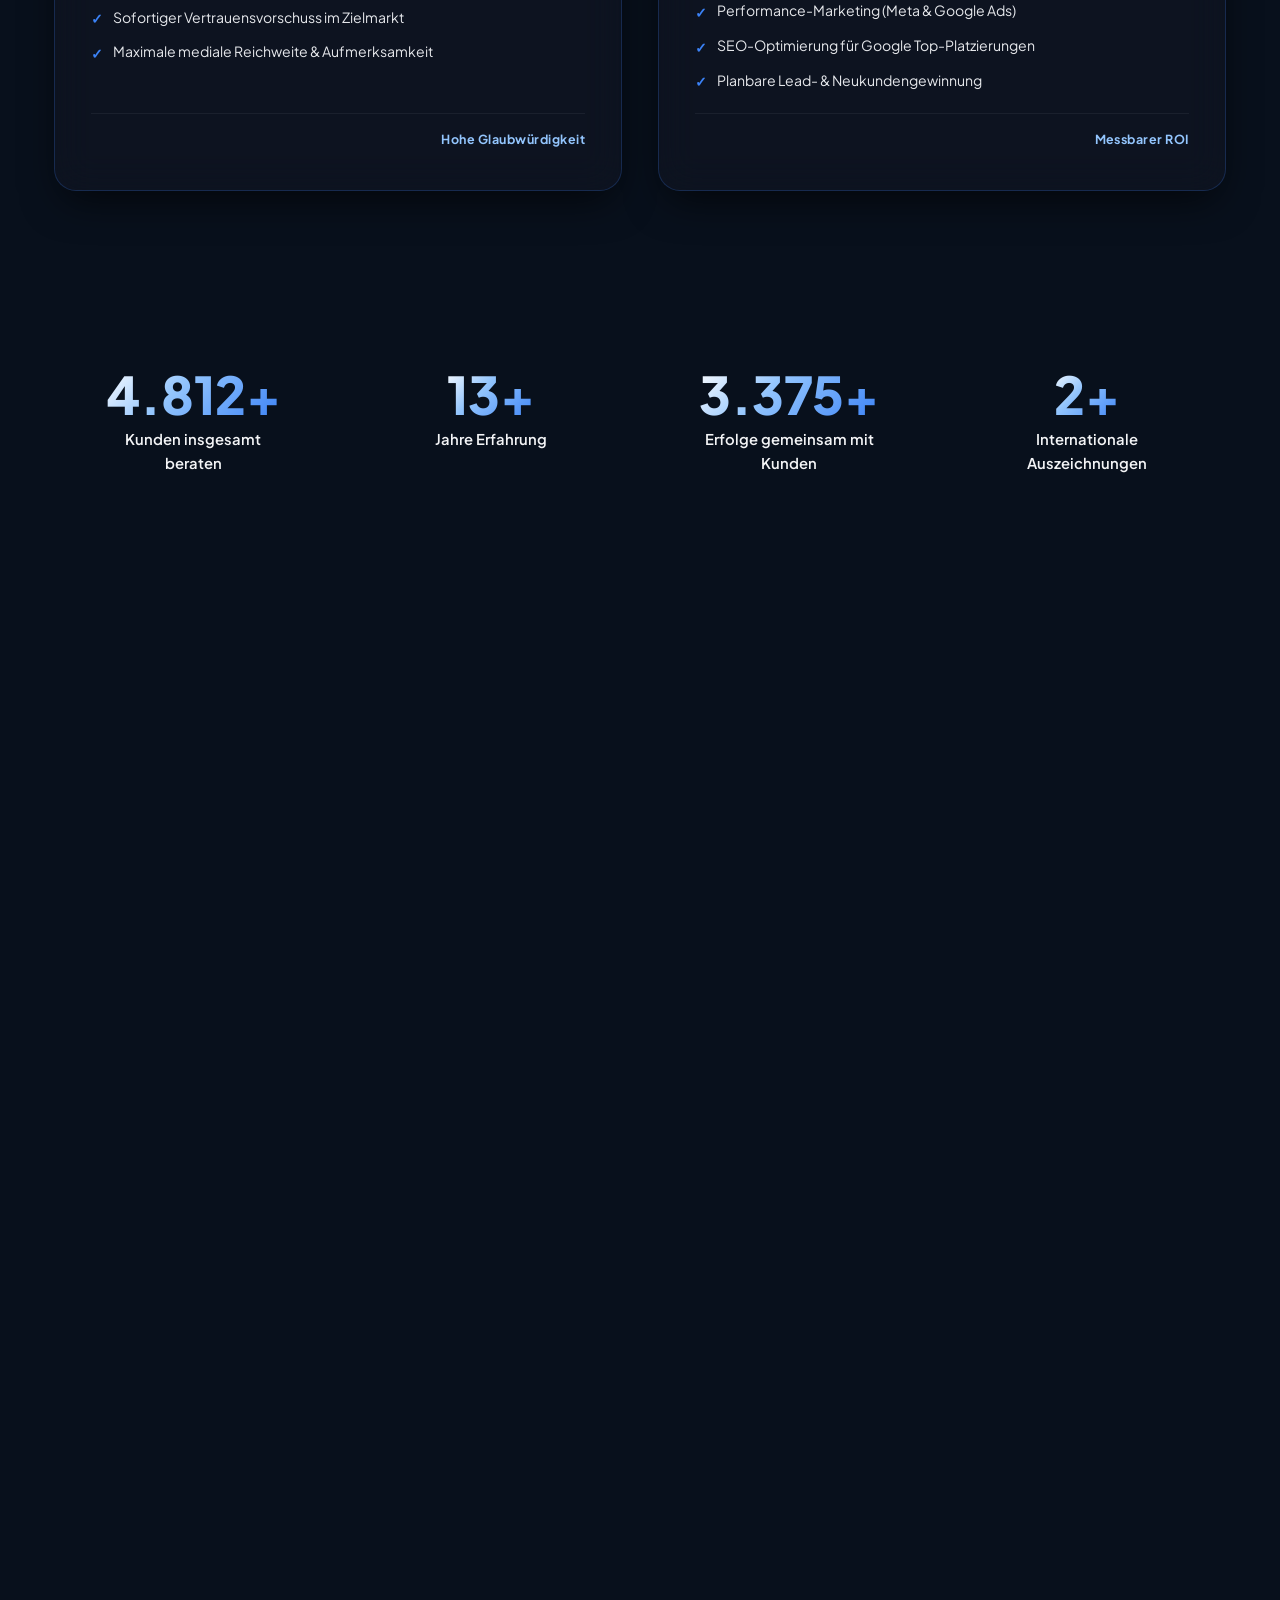
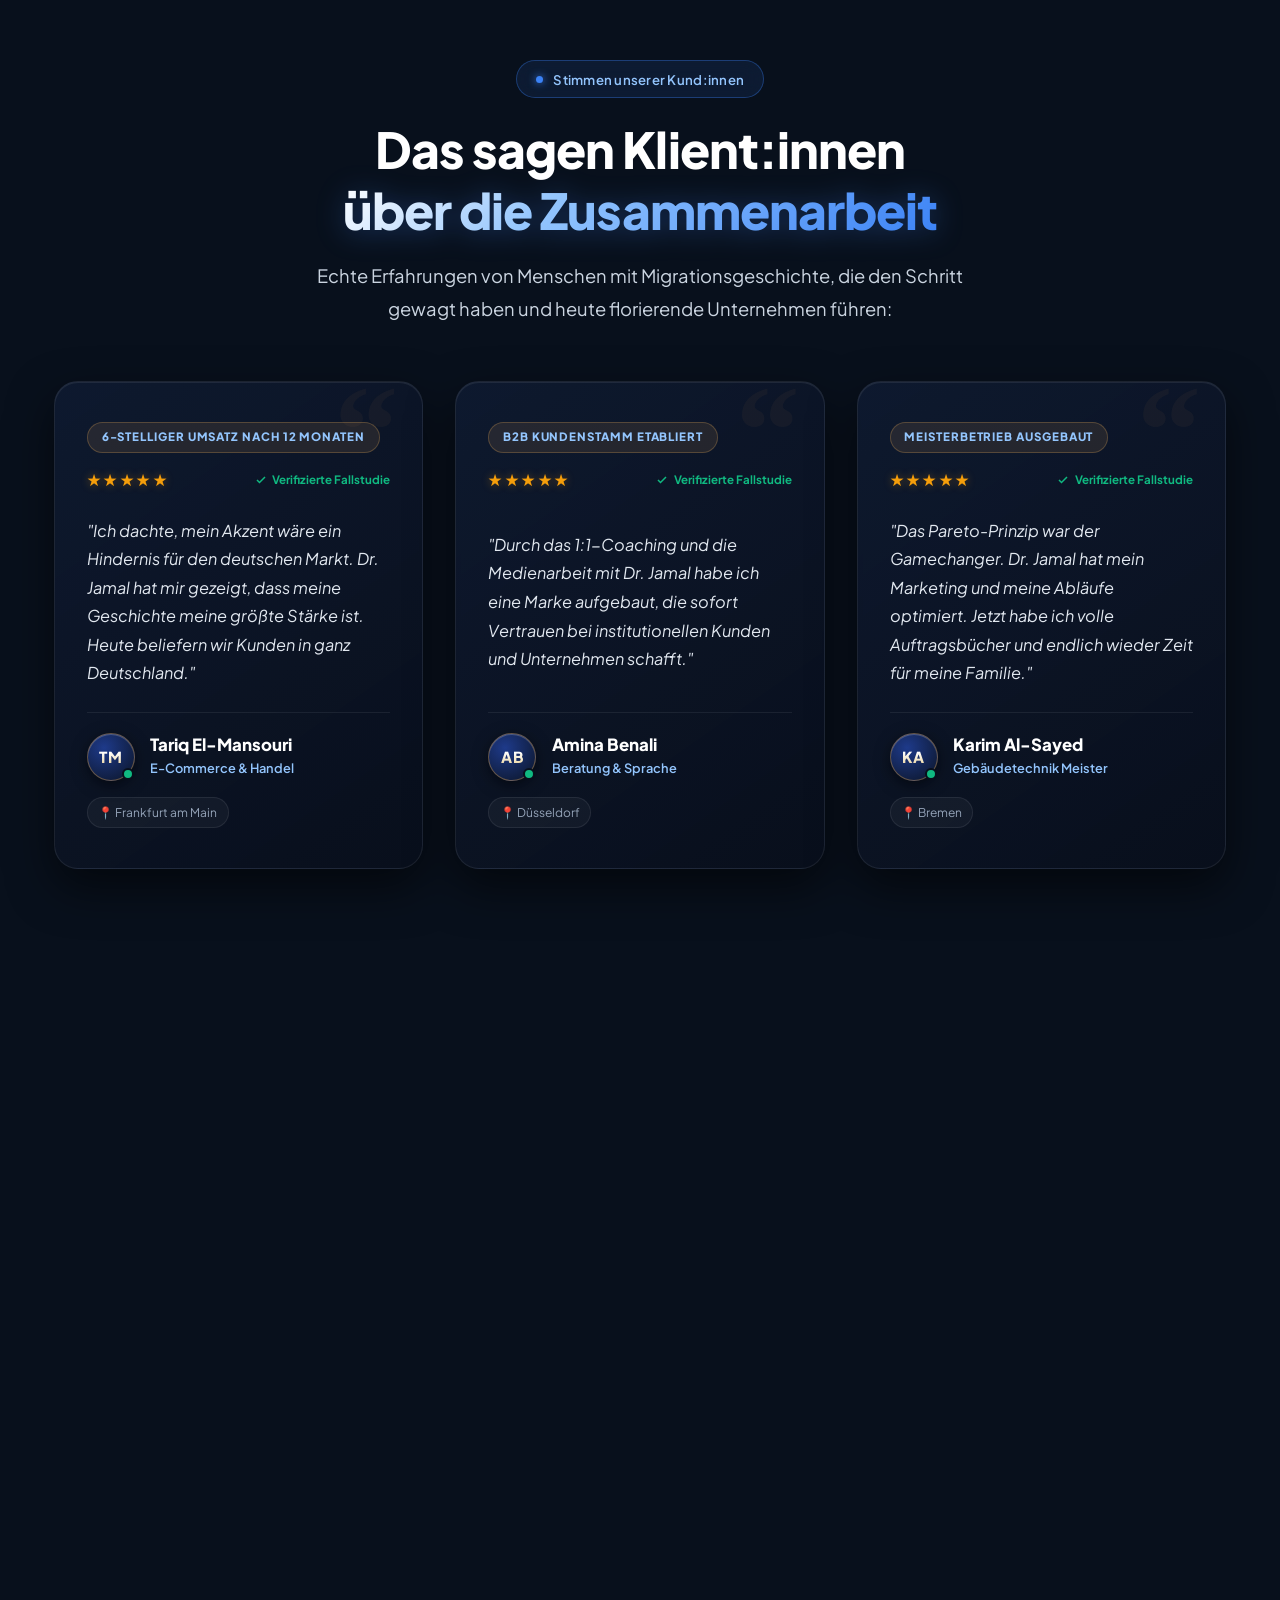
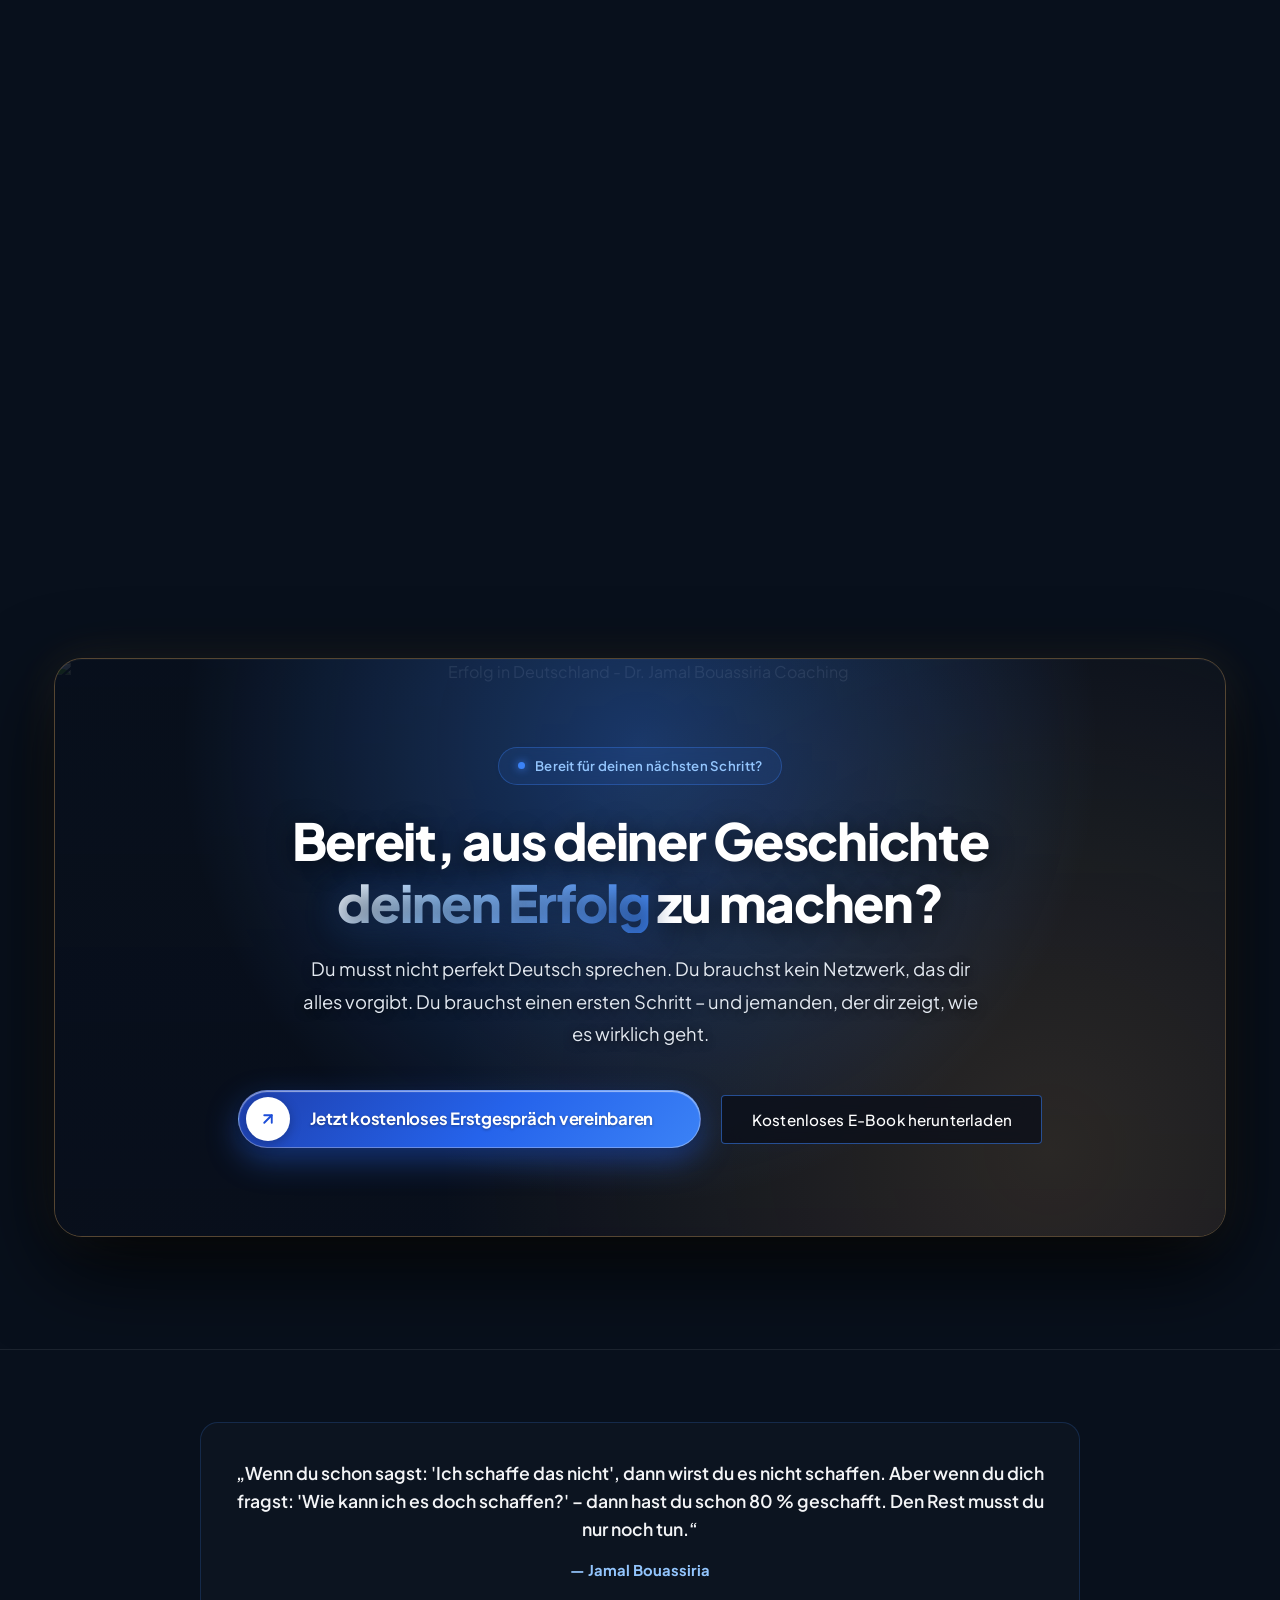
==== commit 2242755c: "feat: complete dark luxury redesign, mobile responsiveness & bilingual support" ====
--- a/index.html
+++ b/index.html
@@ -4,11 +4,11 @@
 <head>
   <meta charset="UTF-8">
   <meta name="viewport" content="width=device-width, initial-scale=1.0">
-  <title>Dr. Jamal Bouassiria | 1:1 Business Coaching für Migranten in Deutschland</title>
+  <title>Coaching für Migranten in Deutschland | Dr. Jamal Bouassiria</title>
   <meta name="description"
-    content="Du bist nach Deutschland gekommen, um etwas aufzubauen. Dr. Jamal Bouassiria hilft Migrantinnen & Migranten dabei, aus eigener Kraft ein erfolgreiches Unternehmen zu gründen. 1:1, ehrlich und praxiserprobt.">
+    content="1:1-Business-Coaching von Dr. Jamal Bouassiria für Migrant:innen in Deutschland. Von der Idee zum eigenen erfolgreichen Unternehmen – ehrlich, praxisnah, auf Deutsch und Arabisch.">
   <meta name="keywords"
-    content="Business Coaching Migranten, Unternehmensgründung Deutschland, Dr Jamal Bouassiria, Personal Branding, Afripa Media, Selbstständigkeit Deutschland, Arabisch Deutsch Coaching">
+    content="Coaching für Migranten, Business aufbauen als Migrant, Unternehmen gründen Deutschland, Personal Branding Coach, Jamal Bouassiria Coaching">
   <meta name="author" content="Dr. Jamal Bouassiria">
 
   <!-- Canonical & Multilingual Hreflang SEO -->
@@ -44,16 +44,19 @@
   <meta name="twitter:card" content="summary_large_image">
   <meta name="twitter:url" content="https://coaching.grafikausdenker.com/">
   <meta name="twitter:title" content="Dr. Jamal Bouassiria | Business Coaching für Migranten in Deutschland">
-  <meta name="twitter:description" content="Aus eigener Kraft ein erfolgreiches Unternehmen in Deutschland gründen. 100% praxisnah auf Deutsch und Arabisch.">
+  <meta name="twitter:description"
+    content="Aus eigener Kraft ein erfolgreiches Unternehmen in Deutschland gründen. 100% praxisnah auf Deutsch und Arabisch.">
   <meta name="twitter:image" content="https://coaching.grafikausdenker.com/assets/images/dr_jamal_bouassiria.jpg">
 
-  <!-- Favicon & Manifest -->
-  <link rel="icon" type="image/svg+xml"
-    href="data:image/svg+xml,<svg xmlns='http://www.w3.org/2000/svg' viewBox='0 0 100 100'><rect width='100' height='100' rx='20' fill='%230a0a0d'/><text x='50%' y='55%' dominant-baseline='middle' text-anchor='middle' font-family='sans-serif' font-weight='900' font-size='50' fill='%233b82f6'>JB</text></svg>">
+  <!-- Favicon & Manifest (Client Official Logo) -->
+  <link rel="icon" type="image/png" sizes="32x32" href="assets/images/favicon-32x32.png">
+  <link rel="icon" type="image/png" sizes="16x16" href="assets/images/favicon-16x16.png">
+  <link rel="apple-touch-icon" sizes="180x180" href="assets/images/apple-touch-icon.png">
+  <link rel="shortcut icon" href="favicon.ico">
   <link rel="manifest" href="site.webmanifest">
 
   <!-- Custom Stylesheet -->
-  <link rel="stylesheet" href="css/styles.css?v=close_btn_fix_v14">
+  <link rel="stylesheet" href="css/styles.css?v=final_cta_bg_v33">
 
   <!-- Comprehensive Schema.org Structured Data (JSON-LD) -->
   <script type="application/ld+json">
@@ -191,7 +194,8 @@
   <header class="header-nav">
     <div class="container nav-container">
       <a href="#" class="nav-logo" aria-label="Dr. Jamal Bouassiria Startseite">
-        <img src="assets/images/logo_client_nav.png" alt="Dr. Jamal Bouassiria - Coaching & Mentoring" class="site-brand-logo" width="192" height="44">
+        <img src="assets/images/logo_client_nav.png" alt="Dr. Jamal Bouassiria - Coaching & Mentoring"
+          class="site-brand-logo" width="192" height="44">
       </a>
 
       <!-- Streamlined Navigation for Luxury Appearance -->
@@ -279,15 +283,24 @@
 
       <!-- Centered, Breathable Hero Content -->
       <div class="container hero-main-wrapper">
-        <!-- H1 Headline (Concise & Impactful) -->
+        <!-- Kicker Badge (PDF Section 1) -->
+        <div class="hero-kicker-badge">
+          <span class="hero-kicker-sparkle">✦</span>
+          <span data-i18n="hero_kicker">Seit 2008 an der Seite von Menschen mit Migrationsgeschichte in
+            Deutschland</span>
+        </div>
+
+        <!-- H1 Headline (Exact text from PDF Section 1) -->
         <h1 class="hero-title-cinematic" data-i18n="hero_title">
-          Du bist hier, um etwas aufzubauen. <span class="gold-gradient-text">Nicht, um klein zu bleiben.</span>
+          Du bist nach Deutschland gekommen, um etwas aufzubauen. <span class="gold-gradient-text">Nicht, um klein zu
+            bleiben.</span>
         </h1>
 
-        <!-- Subheadline (Streamlined & Direct) -->
+        <!-- Subheadline (Exact text from PDF Section 1) -->
         <p class="hero-subtitle-cinematic" data-i18n="hero_sub">
-          Begleitung durch Dr. Jamal Bouassiria – praxiserprobt, ohne Sprachbarriere und ohne Umwege zum erfolgreichen
-          Unternehmen in Deutschland.
+          Ich bin Dr. Jamal Bouassiria – aufgewachsen in Marokko, ohne perfektes Deutsch und ohne Netzwerk nach
+          Deutschland gekommen. Heute helfe ich Migrantinnen und Migranten, aus eigener Kraft ein erfolgreiches
+          Unternehmen aufzubauen. 1:1, ehrlich, und ohne leere Versprechen.
         </p>
 
         <!-- CTAs -->
@@ -298,10 +311,10 @@
               <polyline points="7 6 13 12 7 18"></polyline>
               <polyline points="13 6 19 12 13 18"></polyline>
             </svg>
-            <span data-i18n="hero_cta">Kostenloses Erstgespräch sichern</span>
+            <span data-i18n="hero_cta">Jetzt kostenloses Erstgespräch sichern</span>
           </button>
           <a href="#ueber-jamal" class="btn btn-outline-gold btn-lg" data-i18n="hero_about">
-            Über Dr. Jamal ↓
+            Meine Geschichte ansehen ↓
           </a>
         </div>
 
@@ -317,28 +330,36 @@
 
       <!-- Vertical Social Icons (Bottom Left) -->
       <div class="hero-social-rail" aria-label="Soziale Medien">
-        <a href="https://www.linkedin.com" target="_blank" rel="noopener noreferrer" class="hero-social-link" aria-label="LinkedIn" title="LinkedIn">
-          <svg width="18" height="18" viewBox="0 0 24 24" fill="none" stroke="currentColor" stroke-width="2" stroke-linecap="round" stroke-linejoin="round">
-            <path d="M16 8a6 6 0 0 1 6 6v7h-4v-7a2 2 0 0 0-2-2 2 2 0 0 0-2 2v7h-4v-7a6 6 0 0 1 6-6z"/>
-            <rect x="2" y="9" width="4" height="12"/>
-            <circle cx="4" cy="4" r="2"/>
+        <a href="https://www.linkedin.com" target="_blank" rel="noopener noreferrer" class="hero-social-link"
+          aria-label="LinkedIn" title="LinkedIn">
+          <svg width="18" height="18" viewBox="0 0 24 24" fill="none" stroke="currentColor" stroke-width="2"
+            stroke-linecap="round" stroke-linejoin="round">
+            <path d="M16 8a6 6 0 0 1 6 6v7h-4v-7a2 2 0 0 0-2-2 2 2 0 0 0-2 2v7h-4v-7a6 6 0 0 1 6-6z" />
+            <rect x="2" y="9" width="4" height="12" />
+            <circle cx="4" cy="4" r="2" />
           </svg>
         </a>
-        <a href="https://www.instagram.com" target="_blank" rel="noopener noreferrer" class="hero-social-link" aria-label="Instagram" title="Instagram">
-          <svg width="18" height="18" viewBox="0 0 24 24" fill="none" stroke="currentColor" stroke-width="2" stroke-linecap="round" stroke-linejoin="round">
-            <rect x="2" y="2" width="20" height="20" rx="5" ry="5"/>
-            <path d="M16 11.37A4 4 0 1 1 12.63 8 4 4 0 0 1 16 11.37z"/>
-            <line x1="17.5" y1="6.5" x2="17.51" y2="6.5"/>
+        <a href="https://www.instagram.com" target="_blank" rel="noopener noreferrer" class="hero-social-link"
+          aria-label="Instagram" title="Instagram">
+          <svg width="18" height="18" viewBox="0 0 24 24" fill="none" stroke="currentColor" stroke-width="2"
+            stroke-linecap="round" stroke-linejoin="round">
+            <rect x="2" y="2" width="20" height="20" rx="5" ry="5" />
+            <path d="M16 11.37A4 4 0 1 1 12.63 8 4 4 0 0 1 16 11.37z" />
+            <line x1="17.5" y1="6.5" x2="17.51" y2="6.5" />
           </svg>
         </a>
-        <a href="https://www.facebook.com" target="_blank" rel="noopener noreferrer" class="hero-social-link" aria-label="Facebook" title="Facebook">
-          <svg width="18" height="18" viewBox="0 0 24 24" fill="none" stroke="currentColor" stroke-width="2" stroke-linecap="round" stroke-linejoin="round">
-            <path d="M18 2h-3a5 5 0 0 0-5 5v3H7v4h3v8h4v-8h3l1-4h-4V7a1 1 0 0 1 1-1h3z"/>
+        <a href="https://www.facebook.com" target="_blank" rel="noopener noreferrer" class="hero-social-link"
+          aria-label="Facebook" title="Facebook">
+          <svg width="18" height="18" viewBox="0 0 24 24" fill="none" stroke="currentColor" stroke-width="2"
+            stroke-linecap="round" stroke-linejoin="round">
+            <path d="M18 2h-3a5 5 0 0 0-5 5v3H7v4h3v8h4v-8h3l1-4h-4V7a1 1 0 0 1 1-1h3z" />
           </svg>
         </a>
-        <a href="https://www.tiktok.com" target="_blank" rel="noopener noreferrer" class="hero-social-link" aria-label="TikTok" title="TikTok">
-          <svg width="18" height="18" viewBox="0 0 24 24" fill="none" stroke="currentColor" stroke-width="2" stroke-linecap="round" stroke-linejoin="round">
-            <path d="M9 12a4 4 0 1 0 4 4V4a5 5 0 0 0 5 5"/>
+        <a href="https://www.tiktok.com" target="_blank" rel="noopener noreferrer" class="hero-social-link"
+          aria-label="TikTok" title="TikTok">
+          <svg width="18" height="18" viewBox="0 0 24 24" fill="none" stroke="currentColor" stroke-width="2"
+            stroke-linecap="round" stroke-linejoin="round">
+            <path d="M9 12a4 4 0 1 0 4 4V4a5 5 0 0 0 5 5" />
           </svg>
         </a>
         <span class="hero-social-line"></span>
@@ -352,7 +373,7 @@
         </span>
       </a>
 
-      <!-- Trust-Bar / Social Proof Bar -->
+      <!-- Trust-Bar / Social Proof Bar (PDF Section 1) -->
       <div class="trust-bar-section">
         <div class="container trust-bar-grid">
           <div class="trust-item">
@@ -370,7 +391,7 @@
               <path d="M22 11.08V12a10 10 0 1 1-5.93-9.14" />
               <polyline points="22 4 12 14.01 9 11.01" />
             </svg>
-            <span data-i18n="trust_2">20+ Jahre Erfahrung in DE</span>
+            <span data-i18n="trust_2">20+ Jahre Erfahrung</span>
           </div>
           <span class="trust-divider"></span>
           <div class="trust-item">
@@ -379,117 +400,207 @@
               <polygon
                 points="12 2 15.09 8.26 22 9.27 17 14.14 18.18 21.02 12 17.77 5.82 21.02 7 14.14 2 9.27 8.91 8.26 12 2" />
             </svg>
-            <span data-i18n="trust_3">Ausgezeichnete Methodik</span>
+            <span data-i18n="trust_3">Ausgezeichnet mit 4+ internationalen Auszeichnungen</span>
           </div>
         </div>
       </div>
     </section>
 
     <!-- ========================================================================
-         2. DIE 3 SÄULEN (MINIMAL LUXURY THREE-COLUMN & FEATURE BANNER)
+         2. DAS PROBLEM (IDENTIFIKATION SCHAFFEN - PDF ABSCHNITT 2)
          ======================================================================== -->
-    <section class="section-padding pillars-section" id="problem">
+    <section class="section-padding problem-section-blue" id="problem">
+      <div class="problem-blue-ambient-glow" aria-hidden="true"></div>
       <div class="container">
-        <!-- Top Luxury Header (Styled Title & Kicker) -->
-        <div class="pillars-header reveal-on-scroll">
-          <div class="pillars-kicker-badge">
-            <span class="pillar-kicker-sparkle">✦</span>
-            <span data-i18n="pillar_kicker">DAS JB-ERFOLGSPRINZIP</span>
-          </div>
-          <h2 class="pillars-main-title">
-            <span data-i18n="pillar_tag">Was bedeutet das?</span>
-          </h2>
-          <p class="pillars-main-sub" data-i18n="pillar_subtitle">
-            Drei fundamentale Hebel, mit denen wir deine Ausgangslage in ein florierendes Business in Deutschland verwandeln.
-          </p>
-        </div>
-
-        <!-- 3 Horizontal Columns with Gold Word & Line -->
-        <div class="pillars-row reveal-stagger">
-          <!-- Col 1: Sprache -->
-          <div class="pillar-col">
-            <div class="pillar-word-header">
-              <span class="pillar-word" data-i18n="pillar_word_1">sprache</span>
-              <span class="pillar-line"></span>
-            </div>
-            <h3 class="pillar-title" data-i18n="pillar_title_1">Keine Barriere, sondern dein Vorteil</h3>
-            <p class="pillar-desc" data-i18n="pillar_desc_1">
-              Viele glauben, man brauche akzentfreies Deutsch, um in Deutschland erfolgreich zu gründen. Die Realität: Kunden kaufen Souveränität, Vertrauen und greifbare Resultate – keine Grammatik. Wir machen deine Mehrsprachigkeit zu deiner stärksten Marke.
+        <div class="section-header reveal-on-scroll">
+          <div class="problem-tag-pill">
+            <span class="problem-tag-dot"></span>
+            <span class="problem-tag-text" data-i18n="problem_tag">Das Problem (Identifikation schaffen)</span>
+          </div>
+          <h2 class="section-title problem-main-title" data-i18n="problem_title">Du kennst das vielleicht selbst</h2>
+        </div>
+
+        <div class="problem-bento-grid reveal-stagger">
+          <!-- Point 1: Sprache & Sichtbarkeit -->
+          <div class="problem-card-blue problem-card-span-2">
+            <div class="problem-card-media">
+              <img src="assets/images/problem_language_visibility.jpg" alt="Sprache & Sichtbarkeit"
+                class="problem-card-img" loading="lazy">
+              <div class="problem-card-media-gradient"></div>
+              <div class="problem-card-tag-float">
+                <span class="problem-step-label">01</span>
+              </div>
+            </div>
+            <div class="problem-card-body">
+              <div class="problem-card-topbar">
+                <span class="problem-card-category" data-i18n="problem_cat_1">SPRACHE & SICHTBARKEIT</span>
+                <div class="problem-icon-blue" aria-hidden="true">
+                  <svg width="18" height="18" viewBox="0 0 24 24" fill="none" stroke="currentColor" stroke-width="2">
+                    <path d="M21 15a2 2 0 0 1-2 2H7l-4 4V5a2 2 0 0 1 2-2h14a2 2 0 0 1 2 2z"></path>
+                    <line x1="9" y1="9" x2="15" y2="9"></line>
+                    <line x1="9" y1="13" x2="13" y2="13"></line>
+                  </svg>
+                </div>
+              </div>
+              <p class="problem-card-text" data-i18n="problem_1">
+                Du sprichst nicht perfekt Deutsch – und traust dich deshalb nicht, sichtbar zu werden.
+              </p>
+            </div>
+          </div>
+
+          <!-- Point 2: Familie & Vorbilder -->
+          <div class="problem-card-blue problem-card-span-2">
+            <div class="problem-card-media">
+              <img src="assets/images/problem_family_path.jpg" alt="Familie & Vorbilder" class="problem-card-img"
+                loading="lazy">
+              <div class="problem-card-media-gradient"></div>
+              <div class="problem-card-tag-float">
+                <span class="problem-step-label">02</span>
+              </div>
+            </div>
+            <div class="problem-card-body">
+              <div class="problem-card-topbar">
+                <span class="problem-card-category" data-i18n="problem_cat_2">FAMILIE & VORBILDER</span>
+                <div class="problem-icon-blue" aria-hidden="true">
+                  <svg width="18" height="18" viewBox="0 0 24 24" fill="none" stroke="currentColor" stroke-width="2">
+                    <path d="M17 21v-2a4 4 0 0 0-4-4H5a4 4 0 0 0-4 4v2"></path>
+                    <circle cx="9" cy="7" r="4"></circle>
+                    <path d="M23 21v-2a4 4 0 0 0-3-3.87"></path>
+                    <path d="M16 3.13a4 4 0 0 1 0 7.75"></path>
+                  </svg>
+                </div>
+              </div>
+              <p class="problem-card-text" data-i18n="problem_2">
+                Deine Familie kann dir bei geschäftlichen Fragen nicht weiterhelfen, weil sie selbst nie ein Unternehmen
+                aufgebaut hat.
+              </p>
+            </div>
+          </div>
+
+          <!-- Point 3: Netzwerk & Türen -->
+          <div class="problem-card-blue problem-card-span-2">
+            <div class="problem-card-media">
+              <img src="assets/images/problem_network_doors.jpg" alt="Netzwerk in Deutschland" class="problem-card-img"
+                loading="lazy">
+              <div class="problem-card-media-gradient"></div>
+              <div class="problem-card-tag-float">
+                <span class="problem-step-label">03</span>
+              </div>
+            </div>
+            <div class="problem-card-body">
+              <div class="problem-card-topbar">
+                <span class="problem-card-category" data-i18n="problem_cat_3">NETZWERK & TÜREN</span>
+                <div class="problem-icon-blue" aria-hidden="true">
+                  <svg width="18" height="18" viewBox="0 0 24 24" fill="none" stroke="currentColor" stroke-width="2">
+                    <circle cx="18" cy="5" r="3"></circle>
+                    <circle cx="6" cy="12" r="3"></circle>
+                    <circle cx="18" cy="19" r="3"></circle>
+                    <line x1="8.59" y1="13.51" x2="15.42" y2="17.49"></line>
+                    <line x1="15.41" y1="6.51" x2="8.59" y2="10.49"></line>
+                  </svg>
+                </div>
+              </div>
+              <p class="problem-card-text" data-i18n="problem_3">
+                Du hast kein Netzwerk in Deutschland, das dir Türen öffnet.
+              </p>
+            </div>
+          </div>
+
+          <!-- Point 4: Struktur & Business -->
+          <div class="problem-card-blue problem-card-span-3">
+            <div class="problem-card-media">
+              <img src="assets/images/problem_idea_to_business.jpg" alt="Von der Idee zum Business"
+                class="problem-card-img" loading="lazy">
+              <div class="problem-card-media-gradient"></div>
+              <div class="problem-card-tag-float">
+                <span class="problem-step-label">04</span>
+              </div>
+            </div>
+            <div class="problem-card-body">
+              <div class="problem-card-topbar">
+                <span class="problem-card-category" data-i18n="problem_cat_4">STRUKTUR & BUSINESS</span>
+                <div class="problem-icon-blue" aria-hidden="true">
+                  <svg width="18" height="18" viewBox="0 0 24 24" fill="none" stroke="currentColor" stroke-width="2">
+                    <line x1="9" y1="18" x2="15" y2="18"></line>
+                    <line x1="10" y1="22" x2="14" y2="22"></line>
+                    <path
+                      d="M15.09 14c.18-.98.65-1.74 1.41-2.5A4.65 4.65 0 0 0 18 8 6 6 0 0 0 6 8c0 1 .23 2.23 1.5 3.5A4.61 4.61 0 0 1 8.91 14">
+                    </path>
+                  </svg>
+                </div>
+              </div>
+              <p class="problem-card-text" data-i18n="problem_4">
+                Du hast eine Idee oder ein Talent – aber niemand hat dir gezeigt, wie man daraus wirklich ein Business
+                macht.
+              </p>
+            </div>
+          </div>
+
+          <!-- Point 5: Chancen & Mindset -->
+          <div class="problem-card-blue problem-card-span-3">
+            <div class="problem-card-media">
+              <img src="assets/images/problem_glass_ceiling.jpg" alt="Chancen & Mindset" class="problem-card-img"
+                loading="lazy">
+              <div class="problem-card-media-gradient"></div>
+              <div class="problem-card-tag-float">
+                <span class="problem-step-label">05</span>
+              </div>
+            </div>
+            <div class="problem-card-body">
+              <div class="problem-card-topbar">
+                <span class="problem-card-category" data-i18n="problem_cat_5">CHANCEN & MINDSET</span>
+                <div class="problem-icon-blue" aria-hidden="true">
+                  <svg width="18" height="18" viewBox="0 0 24 24" fill="none" stroke="currentColor" stroke-width="2">
+                    <circle cx="12" cy="12" r="10"></circle>
+                    <line x1="12" y1="8" x2="12" y2="12"></line>
+                    <line x1="12" y1="16" x2="12.01" y2="16"></line>
+                  </svg>
+                </div>
+              </div>
+              <p class="problem-card-text" data-i18n="problem_5">
+                Du hast schon einmal gedacht: „Für Leute wie mich ist das hier einfach schwerer.“
+              </p>
+            </div>
+          </div>
+        </div>
+
+        <!-- Problem Resolution Box (Blue Showstopper with Germany Success Backdrop) -->
+        <div class="problem-resolution-box-blue reveal-on-scroll reveal-scale">
+          <div class="problem-resolution-bg-media" aria-hidden="true">
+            <img src="assets/images/germany_success_bg.jpg" alt="Erfolg in Deutschland"
+              class="problem-resolution-bg-img" loading="lazy">
+            <div class="problem-resolution-bg-overlay"></div>
+          </div>
+          <div class="problem-resolution-content">
+            <span class="resolution-badge-blue">
+              <svg width="15" height="15" viewBox="0 0 24 24" fill="none" stroke="currentColor" stroke-width="2">
+                <polygon
+                  points="12 2 15.09 8.26 22 9.27 17 14.14 18.18 21.02 12 17.77 5.82 21.02 7 14.14 2 9.27 8.91 8.26 12 2">
+                </polygon>
+              </svg>
+              <span data-i18n="problem_perspective">DIE PERSPEKTIVE</span>
+            </span>
+            <h3 class="problem-resolution-title-blue" data-i18n="problem_res_title">
+              Das stimmt. Und trotzdem ist es möglich.
+            </h3>
+            <p class="problem-resolution-text-blue" data-i18n="problem_res_text">
+              Ich bin der Beweis dafür – und in den letzten 20+ Jahren habe ich Tausenden Menschen mit genau diesem
+              Startpunkt geholfen, den Weg zu gehen.
             </p>
-          </div>
-
-          <!-- Col 2: Netzwerk -->
-          <div class="pillar-col">
-            <div class="pillar-word-header">
-              <span class="pillar-word" data-i18n="pillar_word_2">netzwerk</span>
-              <span class="pillar-line"></span>
-            </div>
-            <h3 class="pillar-title" data-i18n="pillar_title_2">Türen öffnen, die sonst verschlossen bleiben</h3>
-            <p class="pillar-desc" data-i18n="pillar_desc_2">
-              Ohne Vorbilder und lokale Kontakte wirkt der Markt oft verschlossen. Mit Dr. Jamal startest du nicht bei null, sondern nutzt über 20 Jahre gewachsenes B2B-Netzwerk, Medienkontakte und Branchenverbindungen ab Tag 1.
-            </p>
-          </div>
-
-          <!-- Col 3: Strategie -->
-          <div class="pillar-col">
-            <div class="pillar-word-header">
-              <span class="pillar-word" data-i18n="pillar_word_3">strategie</span>
-              <span class="pillar-line"></span>
-            </div>
-            <h3 class="pillar-title" data-i18n="pillar_title_3">Aus Fleiß ein profitables Business bauen</h3>
-            <p class="pillar-desc" data-i18n="pillar_desc_3">
-              Eine Idee allein reicht im deutschen System nicht. Was zählt, ist die exakte Ausführung: rechtssichere Gründung, glasklare Positionierung und planbare Neukundengewinnung – ohne Umwege, Bürokratiefrust und teure Anfängerfehler.
-            </p>
-          </div>
-        </div>
-
-        <!-- Cinematic Feature Banner (matching 2nd reference image) -->
-        <div class="pillar-feature-banner reveal-on-scroll reveal-scale">
-          <div class="pillar-banner-bg" style="background-image: url('assets/images/hero_jamal_office.jpg');"></div>
-          <div class="pillar-banner-overlay"></div>
-
-          <div class="pillar-banner-content">
-            <div class="pillar-brand-header">
-              <span class="pillar-brand-pre" data-i18n="banner_brand_pre">werde</span>
-              <span class="pillar-brand-gold">JB</span>
-              <span class="pillar-brand-post" data-i18n="banner_brand_post">Mentee</span>
-            </div>
-
-            <p class="pillar-banner-text" data-i18n="banner_text">
-              Dr. Jamal gibt dir den direkten Zugang zum Praxis-Wissen, das vor dir über 7.000 Menschen genutzt haben, um aus eigener Kraft ein florierendes Unternehmen in Deutschland aufzubauen. 100% praxisnah, ohne Sprachbarriere und auf Augenhöhe.
-            </p>
-
-            <div class="pillar-banner-cta">
-              <button class="btn btn-gold btn-lg open-booking-modal">
-                <svg class="btn-chevron" width="16" height="16" viewBox="0 0 24 24" fill="none" stroke="currentColor" stroke-width="2.5">
-                  <polyline points="7 6 13 12 7 18"></polyline>
-                  <polyline points="13 6 19 12 13 18"></polyline>
-                </svg>
-                <span data-i18n="banner_cta">Jetzt kostenloses Erstgespräch sichern</span>
+            <div class="problem-resolution-action">
+              <button class="btn-executive-luxury open-booking-modal">
+                <span class="btn-executive-icon" aria-hidden="true">
+                  <svg width="17" height="17" viewBox="0 0 24 24" fill="none" stroke="currentColor" stroke-width="2.5"
+                    stroke-linecap="round" stroke-linejoin="round">
+                    <line x1="7" y1="17" x2="17" y2="7"></line>
+                    <polyline points="7 7 17 7 17 17"></polyline>
+                  </svg>
+                </span>
+                <span class="btn-executive-text" data-i18n="problem_res_cta">Unverbindliches Erstgespräch buchen</span>
               </button>
             </div>
-
-            <!-- Stats Bar at Bottom of Banner -->
-            <div class="pillar-stats-grid">
-              <div class="pillar-stat-item">
-                <span class="stat-prefix" data-i18n="stat_prefix_1">Über</span>
-                <span class="stat-number">7.000</span>
-                <span class="stat-label" data-i18n="stat_label_1">Menschen beraten</span>
-              </div>
-              <div class="pillar-stat-item">
-                <span class="stat-prefix" data-i18n="stat_prefix_2">Über</span>
-                <span class="stat-number">20+ Jahre</span>
-                <span class="stat-label" data-i18n="stat_label_2">Erfahrung in DE</span>
-              </div>
-              <div class="pillar-stat-item">
-                <span class="stat-prefix" data-i18n="stat_prefix_3">Bis zu</span>
-                <span class="stat-number">100%</span>
-                <span class="stat-label" data-i18n="stat_label_3">Praxisnah & Diskret</span>
-              </div>
-            </div>
-          </div>
-        </div>
-
+          </div>
+        </div>
       </div>
     </section>
 
@@ -502,8 +613,8 @@
           <!-- Portrait Visual -->
           <div class="about-visual reveal-on-scroll reveal-left">
             <div class="about-portrait-card">
-              <img src="assets/images/dr_jamal_bouassiria.jpg?v=portrait_new" alt="Dr. Jamal Bouassiria Profil" width="600"
-                height="760" loading="lazy">
+              <img src="assets/images/jamal_portrait_optimized.jpg" alt="Dr. Jamal Bouassiria Profil" width="600"
+                height="760" loading="lazy" style="object-position: center 12%;">
               <div class="about-portrait-overlay">
                 <div class="about-portrait-name">Dr. Jamal Bouassiria</div>
                 <div class="about-portrait-role" data-i18n="about_portrait_role">Gründer, Publizist & Mentor</div>
@@ -523,7 +634,8 @@
             <div>
               <span class="section-tag" data-i18n="about_tag">Authentische Erfolgsgeschichte</span>
               <h2 class="section-title" data-i18n="about_title">Mein Name ist Dr. Jamal Bouassiria</h2>
-              <div class="about-roles" data-i18n="about_roles">Politikwissenschaftler · Journalist · Online- & PR-Unternehmer</div>
+              <div class="about-roles" data-i18n="about_roles">Politikwissenschaftler · Journalist · Online- &
+                PR-Unternehmer</div>
             </div>
 
             <p class="about-bio-text" data-i18n="about_bio_1">
@@ -541,6 +653,11 @@
               Unternehmer:innen, aber auch Politiker und Verwaltungen in Deutschland und Marokko in den Bereichen
               Online-Marketing, Öffentlichkeitsarbeit und digitale Sichtbarkeit.
             </p>
+            <p class="about-bio-text" data-i18n="about_bio_4">
+              Was mich antreibt: Ich habe selbst erlebt, wie es ist, in diesem Land bei null anzufangen. Deshalb ist
+              mein Coaching kein theoretisches Konzept aus dem Lehrbuch – es basiert auf dem, was bei mir und bei
+              hunderten meiner Klient:innen tatsächlich funktioniert hat.
+            </p>
 
             <!-- Mindset Callout -->
             <div class="quote-callout">
@@ -560,6 +677,61 @@
             </div>
           </div>
         </div>
+
+        <!-- Authority, Media & Books Showcase (Client Images & Publications) -->
+        <div class="about-media-showcase reveal-on-scroll">
+          <div class="about-media-grid">
+            <!-- Card 1: Books & Publication (مجلة نجاح) -->
+            <div class="about-media-card">
+              <div class="about-media-img-wrap">
+                <img src="assets/images/jamal_magazine_author.jpg"
+                  alt="Dr. Jamal Bouassiria - Publizist & Magazin-Herausgeber" class="media-img-author" loading="lazy"
+                  width="600" height="400">
+                <span class="media-badge" data-i18n="about_media_badge_books">Publikationen & Bücher</span>
+              </div>
+              <div class="about-media-content">
+                <h3 class="about-media-title" data-i18n="about_media_title_books">Autor & Magazin-Herausgeber</h3>
+                <p class="about-media-desc" data-i18n="about_media_desc_books">
+                  Dr. Jamal Bouassiria ist Herausgeber der renommierten Zeitschrift <em>„مجلة نجاح“</em> und Verfasser
+                  praxisnaher Ratgeber für Gründer und Migranten in Deutschland.
+                </p>
+                <div style="margin-top:1rem;">
+                  <a href="https://jamalbouassiria.de/books/" target="_blank" rel="noopener noreferrer"
+                    class="btn-gold-outline">
+                    <span data-i18n="about_media_btn_books">📚 Meine Bücher entdecken ↗</span>
+                  </a>
+                </div>
+              </div>
+            </div>
+
+            <!-- Card 2: Media Studio & Video Production -->
+            <div class="about-media-card">
+              <div class="about-media-img-wrap">
+                <img src="assets/images/jamal_studio_seated_opt.jpg"
+                  alt="Dr. Jamal Bouassiria - Medienproduktion & Video Studio" class="media-img-studio" loading="lazy"
+                  width="600" height="400">
+                <span class="media-badge" data-i18n="about_media_badge_studio">Medien & Reichweite</span>
+              </div>
+              <div class="about-media-content">
+                <h3 class="about-media-title" data-i18n="about_media_title_studio">Eigenes Medienstudio & Video-PR</h3>
+                <p class="about-media-desc" data-i18n="about_media_desc_studio">
+                  Mit eigener TV- und Medienproduktion (GAI Africa TV, Afripa Media Service) vermittelt Dr. Jamal
+                  fundiertes Know-how für digitale Sichtbarkeit und professionelle Positionierung.
+                </p>
+                <div style="margin-top:1rem;">
+                  <span
+                    style="display:inline-flex; align-items:center; gap:0.4rem; font-size:0.875rem; color:#93c5fd; font-weight:600;">
+                    <svg width="16" height="16" viewBox="0 0 24 24" fill="none" stroke="currentColor"
+                      stroke-width="2.5">
+                      <polyline points="20 6 9 17 4 12" />
+                    </svg>
+                    <span data-i18n="about_media_tag_studio">Professionelle PR- & Studio-Expertise</span>
+                  </span>
+                </div>
+              </div>
+            </div>
+          </div>
+        </div>
       </div>
     </section>
 
@@ -567,10 +739,7 @@
          4. DIE METHODE (ZWEI PRINZIPIEN)
          ======================================================================== -->
     <section class="section-padding method-section-enhanced" id="methode">
-      <!-- Luxury Abstract Background Layer (Nano-Generated Dark Metallic Gold Waves) -->
-      <div class="method-bg-layer"></div>
-      <div class="method-bg-overlay"></div>
-
+      <div class="method-blue-ambient-glow" aria-hidden="true"></div>
       <div class="container method-relative-content">
         <div class="method-header reveal-on-scroll">
           <div class="kicker-badge">
@@ -578,51 +747,71 @@
             <span data-i18n="methode_tag">Fokus statt Überforderung</span>
           </div>
           <h2 class="section-title">
-            <span data-i18n="methode_title">Zwei einfache Prinzipien,</span> <span class="gold-gradient-text" data-i18n="methode_title_gold">die alles verändern</span>
+            <span data-i18n="methode_title">Zwei einfache Prinzipien,</span> <span class="gold-gradient-text"
+              data-i18n="methode_title_gold">die alles verändern</span>
           </h2>
           <p class="section-desc" data-i18n="methode_desc">
-            Erfolg in der Selbstständigkeit ist keine Frage von endlosem Grübeln. Er basiert auf klaren, funktionierenden Grundsätzen:
+            Erfolg in der Selbstständigkeit ist keine Frage von endlosem Grübeln. Er basiert auf klaren,
+            funktionierenden Grundsätzen:
           </p>
         </div>
 
         <div class="method-grid-luxury reveal-stagger">
           <!-- Card 01: Das Pareto-Prinzip -->
           <div class="method-card-luxury">
-            <div class="method-card-top-rail">
-              <span class="method-card-number">01</span>
-              <div class="method-card-icon-pill" aria-hidden="true">
-                <svg width="22" height="22" viewBox="0 0 24 24" fill="none" stroke="currentColor" stroke-width="2" stroke-linecap="round" stroke-linejoin="round">
-                  <path d="M12 2v20M17 5H9.5a3.5 3.5 0 0 0 0 7h5a3.5 3.5 0 0 1 0 7H6"/>
-                </svg>
-              </div>
-            </div>
-            <h3 class="method-card-heading" data-i18n="methode_card1_title">1. Das Pareto-Prinzip</h3>
-            <p class="method-card-text" data-i18n="methode_card1_desc">
-              Konzentriere dich auf die 20 % deiner Handlungen, die 80 % deines Ergebnisses bringen – statt dich in Nebensächlichkeiten zu verlieren.
-            </p>
-            <div class="method-card-footer-pill">
-              <span class="method-pill-dot">✦</span>
-              <span data-i18n="methode_card1_pill">80% Resultate durch 20% Hebel</span>
+            <div class="method-card-media">
+              <img src="assets/images/method_pareto_focus.jpg" alt="Das Pareto-Prinzip" class="method-card-img" loading="lazy">
+              <div class="method-card-media-overlay"></div>
+              <span class="method-principle-tag" data-i18n="methode_principle_1">Prinzip 01 · Fokus</span>
+            </div>
+            <div class="method-card-body">
+              <div class="method-card-top-rail">
+                <span class="method-card-number">01</span>
+                <div class="method-card-icon-pill" aria-hidden="true">
+                  <svg width="22" height="22" viewBox="0 0 24 24" fill="none" stroke="currentColor" stroke-width="2"
+                    stroke-linecap="round" stroke-linejoin="round">
+                    <path d="M12 2v20M17 5H9.5a3.5 3.5 0 0 0 0 7h5a3.5 3.5 0 0 1 0 7H6" />
+                  </svg>
+                </div>
+              </div>
+              <h3 class="method-card-heading" data-i18n="methode_card1_title">1. Das Pareto-Prinzip</h3>
+              <p class="method-card-text" data-i18n="methode_card1_desc">
+                Konzentriere dich auf die 20 % deiner Handlungen, die 80 % deines Ergebnisses bringen – statt dich in
+                Nebensächlichkeiten zu verlieren.
+              </p>
+              <div class="method-card-footer-pill">
+                <span class="method-pill-dot">✦</span>
+                <span data-i18n="methode_card1_pill">80% Resultate durch 20% Hebel</span>
+              </div>
             </div>
           </div>
 
           <!-- Card 02: Machen statt warten -->
           <div class="method-card-luxury">
-            <div class="method-card-top-rail">
-              <span class="method-card-number">02</span>
-              <div class="method-card-icon-pill" aria-hidden="true">
-                <svg width="22" height="22" viewBox="0 0 24 24" fill="none" stroke="currentColor" stroke-width="2" stroke-linecap="round" stroke-linejoin="round">
-                  <polygon points="13 2 3 14 12 14 11 22 21 10 12 10 13 2"/>
-                </svg>
-              </div>
-            </div>
-            <h3 class="method-card-heading" data-i18n="methode_card2_title">2. Machen statt warten</h3>
-            <p class="method-card-text" data-i18n="methode_card2_desc">
-              Perfektionismus ist der größte Bremser für Migrant:innen, die neu durchstarten wollen. Wer wartet, bis alles perfekt ist, fängt nie an. Wer anfängt und unterwegs verbessert, kommt an.
-            </p>
-            <div class="method-card-footer-pill">
-              <span class="method-pill-dot">✦</span>
-              <span data-i18n="methode_card2_pill">Geschwindigkeit schlägt Perfektion</span>
+            <div class="method-card-media">
+              <img src="assets/images/method_action_launch.jpg" alt="Machen statt warten" class="method-card-img" loading="lazy">
+              <div class="method-card-media-overlay"></div>
+              <span class="method-principle-tag" data-i18n="methode_principle_2">Prinzip 02 · Umsetzung</span>
+            </div>
+            <div class="method-card-body">
+              <div class="method-card-top-rail">
+                <span class="method-card-number">02</span>
+                <div class="method-card-icon-pill" aria-hidden="true">
+                  <svg width="22" height="22" viewBox="0 0 24 24" fill="none" stroke="currentColor" stroke-width="2"
+                    stroke-linecap="round" stroke-linejoin="round">
+                    <polygon points="13 2 3 14 12 14 11 22 21 10 12 10 13 2" />
+                  </svg>
+                </div>
+              </div>
+              <h3 class="method-card-heading" data-i18n="methode_card2_title">2. Machen statt warten</h3>
+              <p class="method-card-text" data-i18n="methode_card2_desc">
+                Perfektionismus ist der größte Bremser für Migrant:innen, die neu durchstarten wollen. Wer wartet, bis
+                alles perfekt ist, fängt nie an. Wer anfängt und unterwegs verbessert, kommt an.
+              </p>
+              <div class="method-card-footer-pill">
+                <span class="method-pill-dot">✦</span>
+                <span data-i18n="methode_card2_pill">Geschwindigkeit schlägt Perfektion</span>
+              </div>
             </div>
           </div>
         </div>
@@ -633,97 +822,135 @@
          5. WAS DU ERREICHST (TRANSFORMATION & BENEFITS)
          ======================================================================== -->
     <section class="section-padding transformation-section" id="benefits">
-      <div class="container">
+      <div class="transformation-blue-ambient-glow" aria-hidden="true"></div>
+      <div class="container transformation-relative-content">
         <div class="transformation-header reveal-on-scroll">
           <div class="kicker-badge">
             <span class="pulse-dot"></span>
             <span data-i18n="benefits_tag">DEINE TRANSFORMATION</span>
           </div>
           <h2 class="section-title">
-            <span data-i18n="benefits_title">Gemeinsam lernen</span> <span class="gold-gradient-text" data-i18n="benefits_title_gold">und wachsen</span>
+            <span data-i18n="benefits_title">Gemeinsam lernen</span> <span class="gold-gradient-text"
+              data-i18n="benefits_title_gold">und wachsen</span>
           </h2>
           <p class="section-desc" data-i18n="benefits_desc">
-            Gemeinsam bringen wir deine Vision aus dem Kopf in ein handfestes, profitables und rechtssicheres Business in Deutschland:
+            Gemeinsam bringen wir deine Vision aus dem Kopf in ein handfestes, profitables und rechtssicheres Business
+            in Deutschland:
           </p>
         </div>
 
         <div class="transformation-grid reveal-stagger">
           <!-- Card 01: Online-Präsenz -->
           <div class="transformation-card">
-            <div class="transformation-top-rail">
+            <div class="transformation-card-media">
+              <img src="assets/images/pillar_1_online_presence.jpg" alt="Online-Präsenz aufbauen" class="transformation-card-img" loading="lazy">
+              <div class="transformation-card-media-overlay"></div>
               <span class="transformation-pillar-tag" data-i18n="benefit_pillar_1">Säule 01 · Präsenz</span>
-              <div class="transformation-icon-box" aria-hidden="true">
-                <svg width="24" height="24" viewBox="0 0 24 24" fill="none" stroke="currentColor" stroke-width="2" stroke-linecap="round" stroke-linejoin="round">
-                  <circle cx="12" cy="12" r="10" />
-                  <line x1="2" y1="12" x2="22" y2="12" />
-                  <path d="M12 2a15.3 15.3 0 0 1 4 10 15.3 15.3 0 0 1-4 10 15.3 15.3 0 0 1-4-10 15.3 15.3 0 0 1 4-10z" />
-                </svg>
-              </div>
-            </div>
-            <h3 class="transformation-title" data-i18n="benefit_title_1">Deine Online-Präsenz aufbauen</h3>
-            <p class="transformation-desc" data-i18n="benefit_desc_1">
-              Webseite, Shop, Logo und Corporate Design, damit du vom ersten Tag an maximal professionell auftrittst.
-            </p>
-            <ul class="transformation-features">
-              <li><span class="feature-check">✓</span> <span data-i18n="benefit_item_1_1">High-Converting Website &amp; Design</span></li>
-              <li><span class="feature-check">✓</span> <span data-i18n="benefit_item_1_2">E-Commerce &amp; Online-Shop Setup</span></li>
-              <li><span class="feature-check">✓</span> <span data-i18n="benefit_item_1_3">Rechtssicher nach deutschen DSGVO-Standards</span></li>
-            </ul>
-            <div class="transformation-footer-tag">
-              <span data-i18n="benefit_tag_1">Digitale Souveränität</span>
+            </div>
+            <div class="transformation-card-body">
+              <div class="transformation-top-rail">
+                <h3 class="transformation-title" data-i18n="benefit_title_1">Deine Online-Präsenz aufbauen</h3>
+                <div class="transformation-icon-box" aria-hidden="true">
+                  <svg width="22" height="22" viewBox="0 0 24 24" fill="none" stroke="currentColor" stroke-width="2"
+                    stroke-linecap="round" stroke-linejoin="round">
+                    <circle cx="12" cy="12" r="10" />
+                    <line x1="2" y1="12" x2="22" y2="12" />
+                    <path
+                      d="M12 2a15.3 15.3 0 0 1 4 10 15.3 15.3 0 0 1-4 10 15.3 15.3 0 0 1-4-10 15.3 15.3 0 0 1 4-10z" />
+                  </svg>
+                </div>
+              </div>
+              <p class="transformation-desc" data-i18n="benefit_desc_1">
+                Webseite, Shop, Logo und Corporate Design, damit du vom ersten Tag an maximal professionell auftrittst.
+              </p>
+              <ul class="transformation-features">
+                <li><span class="feature-check">✓</span> <span data-i18n="benefit_item_1_1">High-Converting Website &amp;
+                    Design</span></li>
+                <li><span class="feature-check">✓</span> <span data-i18n="benefit_item_1_2">E-Commerce &amp; Online-Shop
+                    Setup</span></li>
+                <li><span class="feature-check">✓</span> <span data-i18n="benefit_item_1_3">Rechtssicher nach deutschen
+                    DSGVO-Standards</span></li>
+              </ul>
+              <div class="transformation-footer-tag">
+                <span class="footer-tag-dot">✦</span>
+                <span data-i18n="benefit_tag_1">Digitale Souveränität</span>
+              </div>
             </div>
           </div>
 
           <!-- Card 02: Sichtbarkeit & Werbung -->
           <div class="transformation-card">
-            <div class="transformation-top-rail">
+            <div class="transformation-card-media">
+              <img src="assets/images/pillar_2_marketing_reach.jpg" alt="Sichtbarkeit mit richtiger Werbung" class="transformation-card-img" loading="lazy">
+              <div class="transformation-card-media-overlay"></div>
               <span class="transformation-pillar-tag" data-i18n="benefit_pillar_2">Säule 02 · Reichweite</span>
-              <div class="transformation-icon-box" aria-hidden="true">
-                <svg width="24" height="24" viewBox="0 0 24 24" fill="none" stroke="currentColor" stroke-width="2" stroke-linecap="round" stroke-linejoin="round">
-                  <path d="M12 20v-6M6 20V10M18 20V4" />
-                </svg>
-              </div>
-            </div>
-            <h3 class="transformation-title" data-i18n="benefit_title_2">Sichtbar werden mit der richtigen Werbung</h3>
-            <p class="transformation-desc" data-i18n="benefit_desc_2">
-              In neuen und klassischen Medien, um planbar mehr Umsatz, profitable Kunden und nachhaltigen Gewinn zu erzielen.
-            </p>
-            <ul class="transformation-features">
-              <li><span class="feature-check">✓</span> <span data-i18n="benefit_item_2_1">Performance-Marketing (Meta &amp; Google)</span></li>
-              <li><span class="feature-check">✓</span> <span data-i18n="benefit_item_2_2">Gezielte Medien- &amp; PR-Platzierungen</span></li>
-              <li><span class="feature-check">✓</span> <span data-i18n="benefit_item_2_3">Planbarer Neukundenstrom ohne Streuverlust</span></li>
-            </ul>
-            <div class="transformation-footer-tag">
-              <span data-i18n="benefit_tag_2">Messbares Wachstum</span>
+            </div>
+            <div class="transformation-card-body">
+              <div class="transformation-top-rail">
+                <h3 class="transformation-title" data-i18n="benefit_title_2">Sichtbar werden mit der richtigen Werbung</h3>
+                <div class="transformation-icon-box" aria-hidden="true">
+                  <svg width="22" height="22" viewBox="0 0 24 24" fill="none" stroke="currentColor" stroke-width="2"
+                    stroke-linecap="round" stroke-linejoin="round">
+                    <path d="M12 20v-6M6 20V10M18 20V4" />
+                  </svg>
+                </div>
+              </div>
+              <p class="transformation-desc" data-i18n="benefit_desc_2">
+                In neuen und klassischen Medien, um planbar mehr Umsatz, profitable Kunden und nachhaltigen Gewinn zu
+                erzielen.
+              </p>
+              <ul class="transformation-features">
+                <li><span class="feature-check">✓</span> <span data-i18n="benefit_item_2_1">Performance-Marketing (Meta
+                    &amp; Google)</span></li>
+                <li><span class="feature-check">✓</span> <span data-i18n="benefit_item_2_2">Gezielte Medien- &amp;
+                    PR-Platzierungen</span></li>
+                <li><span class="feature-check">✓</span> <span data-i18n="benefit_item_2_3">Planbarer Neukundenstrom ohne
+                    Streuverlust</span></li>
+              </ul>
+              <div class="transformation-footer-tag">
+                <span class="footer-tag-dot">✦</span>
+                <span data-i18n="benefit_tag_2">Messbares Wachstum</span>
+              </div>
             </div>
           </div>
 
           <!-- Card 03: Personal Branding -->
           <div class="transformation-card">
-            <div class="transformation-top-rail">
+            <div class="transformation-card-media">
+              <img src="assets/images/hero_jamal_keynote.jpg" alt="Personal Branding aufbauen" class="transformation-card-img" loading="lazy">
+              <div class="transformation-card-media-overlay"></div>
               <span class="transformation-pillar-tag" data-i18n="benefit_pillar_3">Säule 03 · Autorität</span>
-              <div class="transformation-icon-box" aria-hidden="true">
-                <svg width="24" height="24" viewBox="0 0 24 24" fill="none" stroke="currentColor" stroke-width="2" stroke-linecap="round" stroke-linejoin="round">
-                  <path d="M16 21v-2a4 4 0 0 0-4-4H6a4 4 0 0 0-4 4v2" />
-                  <circle cx="9" cy="7" r="4" />
-                  <path d="M22 21v-2a4 4 0 0 0-3-3.87" />
-                  <path d="M16 3.13a4 4 0 0 1 0 7.75" />
-                </svg>
-              </div>
-            </div>
-            <h3 class="transformation-title" data-i18n="benefit_title_3">Dein Personal Branding aufbauen</h3>
+            </div>
+            <div class="transformation-card-body">
+              <div class="transformation-top-rail">
+                <h3 class="transformation-title" data-i18n="benefit_title_3">Dein Personal Branding aufbauen</h3>
+                <div class="transformation-icon-box" aria-hidden="true">
+                  <svg width="22" height="22" viewBox="0 0 24 24" fill="none" stroke="currentColor" stroke-width="2"
+                    stroke-linecap="round" stroke-linejoin="round">
+                    <path d="M16 21v-2a4 4 0 0 0-4-4H6a4 4 0 0 0-4 4v2" />
+                    <circle cx="9" cy="7" r="4" />
+                    <path d="M22 21v-2a4 4 0 0 0-3-3.87" />
+                    <path d="M16 3.13a4 4 0 0 1 0 7.75" />
+                  </svg>
+                </div>
+              </div>
             <p class="transformation-desc" data-i18n="benefit_desc_3">
               Mit Dr. Jamals jahrelanger Erfahrung im Umgang mit führenden Medien und prominenten Entscheidern.
             </p>
             <ul class="transformation-features">
-              <li><span class="feature-check">✓</span> <span data-i18n="benefit_item_3_1">Souveräne Experten-Positionierung</span></li>
-              <li><span class="feature-check">✓</span> <span data-i18n="benefit_item_3_2">Medienauftritte, Interviews &amp; Bühnen</span></li>
-              <li><span class="feature-check">✓</span> <span data-i18n="benefit_item_3_3">Zugang zu 20+ Jahren gewachsenem B2B-Netzwerk</span></li>
+              <li><span class="feature-check">✓</span> <span data-i18n="benefit_item_3_1">Souveräne
+                  Experten-Positionierung</span></li>
+              <li><span class="feature-check">✓</span> <span data-i18n="benefit_item_3_2">Medienauftritte, Interviews
+                  &amp; Bühnen</span></li>
+              <li><span class="feature-check">✓</span> <span data-i18n="benefit_item_3_3">Zugang zu 20+ Jahren
+                  gewachsenem B2B-Netzwerk</span></li>
             </ul>
             <div class="transformation-footer-tag">
+              <span class="footer-tag-dot">✦</span>
               <span data-i18n="benefit_tag_3">Unverwechselbare Marke</span>
             </div>
           </div>
+        </div>
         </div>
       </div>
     </section>
@@ -736,13 +963,14 @@
         <div class="inhalte-header reveal-on-scroll">
           <div class="kicker-badge">
             <span class="pulse-dot"></span>
-            <span data-i18n="inhalte_tag">PRAXISNAHER LEHRPLAN</span>
+            <span data-i18n="inhalte_tag">Was dich im Coaching konkret erwartet</span>
           </div>
           <h2 class="section-title">
-            <span data-i18n="inhalte_title">Schritt für Schritt</span> <span class="gold-gradient-text" data-i18n="inhalte_title_gold">zum eigenen Business</span>
+            <span data-i18n="inhalte_title">Schritt für Schritt</span> <span class="gold-gradient-text"
+              data-i18n="inhalte_title_gold">zum eigenen Business</span>
           </h2>
           <p class="section-desc" data-i18n="inhalte_desc">
-            Workshops, Seminare und 1:1-Beratung in deutscher und arabischer Sprache:
+            Ich biete Workshops, Seminare und 1:1-Beratung in deutscher und arabischer Sprache an – zu folgenden Themen:
           </p>
         </div>
 
@@ -750,86 +978,124 @@
           <!-- Modul Cards Grid (Left side) -->
           <div class="modules-column">
             <div class="modules-grid-luxury reveal-stagger">
-              <!-- Modul 01 -->
-              <div class="module-card">
-                <div class="module-card-icon">
-                  <svg width="20" height="20" viewBox="0 0 24 24" fill="none" stroke="currentColor" stroke-width="2">
-                    <polyline points="9 11 12 14 22 4" />
-                    <path d="M21 12v7a2 2 0 0 1-2 2H5a2 2 0 0 1-2-2V5a2 2 0 0 1 2-2h11" />
-                  </svg>
+              <!-- Modul 01: Projektmanagement -->
+              <div class="module-card-luxury">
+                <div class="module-card-media">
+                  <img src="assets/images/hero_jamal_office.jpg" alt="Projektmanagement" class="module-card-img" loading="lazy">
+                  <div class="module-card-media-overlay"></div>
+                  <span class="module-principle-tag" data-i18n="mod_tag_1">THEMA 01</span>
                 </div>
                 <div class="module-card-body">
-                  <span class="module-tag" data-i18n="mod_tag_1">MODUL 01</span>
-                  <h4 class="module-name" data-i18n="mod_1">Projektmanagement</h4>
-                </div>
-              </div>
-
-              <!-- Modul 02 -->
-              <div class="module-card">
-                <div class="module-card-icon">
-                  <svg width="20" height="20" viewBox="0 0 24 24" fill="none" stroke="currentColor" stroke-width="2">
-                    <path d="M20.84 4.61a5.5 5.5 0 0 0-7.78 0L12 5.67l-1.06-1.06a5.5 5.5 0 0 0-7.78 7.78l1.06 1.06L12 21.23l7.78-7.78 1.06-1.06a5.5 5.5 0 0 0 0-7.78z" />
-                  </svg>
+                  <div class="module-card-header-row">
+                    <h3 class="module-name" data-i18n="mod_1">Projektmanagement</h3>
+                    <div class="module-card-icon-pill" aria-hidden="true">
+                      <svg width="18" height="18" viewBox="0 0 24 24" fill="none" stroke="currentColor" stroke-width="2">
+                        <polyline points="9 11 12 14 22 4" />
+                        <path d="M21 12v7a2 2 0 0 1-2 2H5a2 2 0 0 1-2-2V5a2 2 0 0 1 2-2h11" />
+                      </svg>
+                    </div>
+                  </div>
+                </div>
+              </div>
+
+              <!-- Modul 02: Persönlichkeitsentwicklung -->
+              <div class="module-card-luxury">
+                <div class="module-card-media">
+                  <img src="assets/images/hero_jamal_villa.jpg" alt="Persönlichkeitsentwicklung" class="module-card-img" loading="lazy">
+                  <div class="module-card-media-overlay"></div>
+                  <span class="module-principle-tag" data-i18n="mod_tag_2">THEMA 02</span>
                 </div>
                 <div class="module-card-body">
-                  <span class="module-tag" data-i18n="mod_tag_2">MODUL 02</span>
-                  <h4 class="module-name" data-i18n="mod_2">Persönlichkeitsentwicklung</h4>
-                </div>
-              </div>
-
-              <!-- Modul 03 -->
-              <div class="module-card">
-                <div class="module-card-icon">
-                  <svg width="20" height="20" viewBox="0 0 24 24" fill="none" stroke="currentColor" stroke-width="2">
-                    <polygon points="12 2 15.09 8.26 22 9.27 17 14.14 18.18 21.02 12 17.77 5.82 21.02 7 14.14 2 9.27 8.91 8.26 12 2" />
-                  </svg>
+                  <div class="module-card-header-row">
+                    <h3 class="module-name" data-i18n="mod_2">Persönlichkeitsentwicklung</h3>
+                    <div class="module-card-icon-pill" aria-hidden="true">
+                      <svg width="18" height="18" viewBox="0 0 24 24" fill="none" stroke="currentColor" stroke-width="2">
+                        <path
+                          d="M20.84 4.61a5.5 5.5 0 0 0-7.78 0L12 5.67l-1.06-1.06a5.5 5.5 0 0 0-7.78 7.78l1.06 1.06L12 21.23l7.78-7.78 1.06-1.06a5.5 5.5 0 0 0 0-7.78z" />
+                      </svg>
+                    </div>
+                  </div>
+                </div>
+              </div>
+
+              <!-- Modul 03: Erfolgreicher Markenaufbau (Branding) -->
+              <div class="module-card-luxury">
+                <div class="module-card-media">
+                  <img src="assets/images/hero_jamal_keynote.jpg" alt="Erfolgreicher Markenaufbau (Branding)" class="module-card-img" loading="lazy">
+                  <div class="module-card-media-overlay"></div>
+                  <span class="module-principle-tag" data-i18n="mod_tag_3">THEMA 03</span>
                 </div>
                 <div class="module-card-body">
-                  <span class="module-tag" data-i18n="mod_tag_3">MODUL 03</span>
-                  <h4 class="module-name" data-i18n="mod_3">Erfolgreicher Markenaufbau (Branding)</h4>
-                </div>
-              </div>
-
-              <!-- Modul 04 -->
-              <div class="module-card">
-                <div class="module-card-icon">
-                  <svg width="20" height="20" viewBox="0 0 24 24" fill="none" stroke="currentColor" stroke-width="2">
-                    <path d="M4 15s1-1 4-1 5 2 8 2 4-1 4-1V3s-1 1-4 1-5-2-8-2-4 1-4 1z" />
-                    <line x1="4" y1="22" x2="4" y2="15" />
-                  </svg>
+                  <div class="module-card-header-row">
+                    <h3 class="module-name" data-i18n="mod_3">Erfolgreicher Markenaufbau (Branding)</h3>
+                    <div class="module-card-icon-pill" aria-hidden="true">
+                      <svg width="18" height="18" viewBox="0 0 24 24" fill="none" stroke="currentColor" stroke-width="2">
+                        <polygon
+                          points="12 2 15.09 8.26 22 9.27 17 14.14 18.18 21.02 12 17.77 5.82 21.02 7 14.14 2 9.27 8.91 8.26 12 2" />
+                      </svg>
+                    </div>
+                  </div>
+                </div>
+              </div>
+
+              <!-- Modul 04: Dein Unternehmen gründen -->
+              <div class="module-card-luxury">
+                <div class="module-card-media">
+                  <img src="assets/images/germany_success_vibrant.jpg" alt="Dein Unternehmen gründen" class="module-card-img" loading="lazy">
+                  <div class="module-card-media-overlay"></div>
+                  <span class="module-principle-tag" data-i18n="mod_tag_4">THEMA 04</span>
                 </div>
                 <div class="module-card-body">
-                  <span class="module-tag" data-i18n="mod_tag_4">MODUL 04</span>
-                  <h4 class="module-name" data-i18n="mod_4">Dein Unternehmen gründen</h4>
-                </div>
-              </div>
-
-              <!-- Modul 05 -->
-              <div class="module-card">
-                <div class="module-card-icon">
-                  <svg width="20" height="20" viewBox="0 0 24 24" fill="none" stroke="currentColor" stroke-width="2">
-                    <path d="M2 3h6a4 4 0 0 1 4 4v14a3 3 0 0 0-3-3H2z" />
-                    <path d="M22 3h-6a4 4 0 0 0-4 4v14a3 3 0 0 1 3-3h7z" />
-                  </svg>
+                  <div class="module-card-header-row">
+                    <h3 class="module-name" data-i18n="mod_4">Dein Unternehmen gründen</h3>
+                    <div class="module-card-icon-pill" aria-hidden="true">
+                      <svg width="18" height="18" viewBox="0 0 24 24" fill="none" stroke="currentColor" stroke-width="2">
+                        <path d="M4 15s1-1 4-1 5 2 8 2 4-1 4-1V3s-1 1-4 1-5-2-8-2-4 1-4 1z" />
+                        <line x1="4" y1="22" x2="4" y2="15" />
+                      </svg>
+                    </div>
+                  </div>
+                </div>
+              </div>
+
+              <!-- Modul 05: Journalistische Weiterbildung & Online-PR -->
+              <div class="module-card-luxury">
+                <div class="module-card-media">
+                  <img src="assets/images/jamal_magazine.jpg" alt="Journalistische Weiterbildung & Online-PR" class="module-card-img" loading="lazy">
+                  <div class="module-card-media-overlay"></div>
+                  <span class="module-principle-tag" data-i18n="mod_tag_5">THEMA 05</span>
                 </div>
                 <div class="module-card-body">
-                  <span class="module-tag" data-i18n="mod_tag_5">MODUL 05</span>
-                  <h4 class="module-name" data-i18n="mod_5">Journalistische Weiterbildung &amp; Online-PR</h4>
-                </div>
-              </div>
-
-              <!-- Modul 06 -->
-              <div class="module-card">
-                <div class="module-card-icon">
-                  <svg width="20" height="20" viewBox="0 0 24 24" fill="none" stroke="currentColor" stroke-width="2">
-                    <rect x="2" y="3" width="20" height="14" rx="2" ry="2" />
-                    <line x1="8" y1="21" x2="16" y2="21" />
-                    <line x1="12" y1="17" x2="12" y2="21" />
-                  </svg>
+                  <div class="module-card-header-row">
+                    <h3 class="module-name" data-i18n="mod_5">Journalistische Weiterbildung &amp; Online-PR</h3>
+                    <div class="module-card-icon-pill" aria-hidden="true">
+                      <svg width="18" height="18" viewBox="0 0 24 24" fill="none" stroke="currentColor" stroke-width="2">
+                        <path d="M2 3h6a4 4 0 0 1 4 4v14a3 3 0 0 0-3-3H2z" />
+                        <path d="M22 3h-6a4 4 0 0 0-4 4v14a3 3 0 0 1 3-3h7z" />
+                      </svg>
+                    </div>
+                  </div>
+                </div>
+              </div>
+
+              <!-- Modul 06: Webseiten-Entwicklung & Online-Verkauf -->
+              <div class="module-card-luxury">
+                <div class="module-card-media">
+                  <img src="assets/images/pillar_1_online_presence.jpg" alt="Webseiten-Entwicklung & Online-Verkauf" class="module-card-img" loading="lazy">
+                  <div class="module-card-media-overlay"></div>
+                  <span class="module-principle-tag" data-i18n="mod_tag_6">THEMA 06</span>
                 </div>
                 <div class="module-card-body">
-                  <span class="module-tag" data-i18n="mod_tag_6">MODUL 06</span>
-                  <h4 class="module-name" data-i18n="mod_6">Webseiten-Entwicklung, Werbetexte &amp; Verkauf</h4>
+                  <div class="module-card-header-row">
+                    <h3 class="module-name" data-i18n="mod_6">Webseiten-Entwicklung, Werbetexte &amp; Verkauf</h3>
+                    <div class="module-card-icon-pill" aria-hidden="true">
+                      <svg width="18" height="18" viewBox="0 0 24 24" fill="none" stroke="currentColor" stroke-width="2">
+                        <rect x="2" y="3" width="20" height="14" rx="2" ry="2" />
+                        <line x1="8" y1="21" x2="16" y2="21" />
+                        <line x1="12" y1="17" x2="12" y2="21" />
+                      </svg>
+                    </div>
+                  </div>
                 </div>
               </div>
             </div>
@@ -837,33 +1103,48 @@
 
           <!-- Takeaways Card (Right side) -->
           <div class="takeaways-luxury-card reveal-on-scroll reveal-right">
-            <div class="takeaways-top-badge">
-              <span class="pulse-dot"></span>
-              <span data-i18n="takeaway_badge">FÜR DEINE PRAXIS</span>
-            </div>
-            <h3 class="takeaways-title" data-i18n="takeaway_title">Was du konkret mitnimmst:</h3>
-            <ul class="takeaways-list-luxury">
-              <li class="takeaway-item">
-                <span class="takeaway-check-icon">✓</span>
-                <span class="takeaway-text" data-i18n="takeaway_1">Ein erprobtes Online-System für finanzielle Unabhängigkeit.</span>
-              </li>
-              <li class="takeaway-item">
-                <span class="takeaway-check-icon">✓</span>
-                <span class="takeaway-text" data-i18n="takeaway_2">Strategien für wirksame Presse- und Öffentlichkeitsarbeit.</span>
-              </li>
-              <li class="takeaway-item">
-                <span class="takeaway-check-icon">✓</span>
-                <span class="takeaway-text" data-i18n="takeaway_3">Regelmäßige praxisnahe Tipps direkt per E-Mail.</span>
-              </li>
-              <li class="takeaway-item">
-                <span class="takeaway-check-icon">✓</span>
-                <span class="takeaway-text" data-i18n="takeaway_4">Fokus auf die Hebel, die wirklich zählen.</span>
-              </li>
-            </ul>
-            <div class="takeaways-card-footer">
-              <div class="guarantee-mini-badge">
-                <span class="gold-star">★</span>
-                <span>100% Praxiserprobt in Deutschland</span>
+            <div class="takeaways-card-media">
+              <img src="assets/images/coaching_session.jpg" alt="1:1 Executive Coaching Praxis" class="takeaways-card-img" loading="lazy">
+              <div class="takeaways-card-media-overlay"></div>
+              <div class="takeaways-media-badge">
+                <span class="pulse-dot"></span>
+                <span data-i18n="takeaway_badge">FÜR DEINE PRAXIS</span>
+              </div>
+            </div>
+            <div class="takeaways-card-body">
+              <h3 class="takeaways-title" data-i18n="takeaway_title">Was du konkret mitnimmst:</h3>
+              <ul class="takeaways-list-luxury">
+                <li class="takeaway-item">
+                  <span class="takeaway-check-icon">✓</span>
+                  <span class="takeaway-text" data-i18n="takeaway_1">Ein erprobtes Online-System für finanzielle Unabhängigkeit.</span>
+                </li>
+                <li class="takeaway-item">
+                  <span class="takeaway-check-icon">✓</span>
+                  <span class="takeaway-text" data-i18n="takeaway_2">Strategien für wirksame Presse- und Öffentlichkeitsarbeit.</span>
+                </li>
+                <li class="takeaway-item">
+                  <span class="takeaway-check-icon">✓</span>
+                  <span class="takeaway-text" data-i18n="takeaway_3">Regelmäßige praxisnahe Tipps direkt per E-Mail.</span>
+                </li>
+                <li class="takeaway-item">
+                  <span class="takeaway-check-icon">✓</span>
+                  <span class="takeaway-text" data-i18n="takeaway_4">Fokus auf die Hebel, die wirklich zählen.</span>
+                </li>
+              </ul>
+              <div class="takeaways-card-footer">
+                <div class="guarantee-mini-badge">
+                  <span class="gold-star">★</span>
+                  <span data-i18n="guarantee_badge_de">100% Praxiserprobt in Deutschland</span>
+                </div>
+                <a href="#kontakt" class="btn btn-executive-luxury takeaways-action-btn">
+                  <span class="btn-executive-icon" aria-hidden="true">
+                    <svg width="18" height="18" viewBox="0 0 24 24" fill="none" stroke="currentColor" stroke-width="2.5" stroke-linecap="round" stroke-linejoin="round">
+                      <line x1="7" y1="17" x2="17" y2="7"></line>
+                      <polyline points="7 7 17 7 17 17"></polyline>
+                    </svg>
+                  </span>
+                  <span class="btn-executive-text" data-i18n="cta_consultation">Unverbindliches Erstgespräch buchen</span>
+                </a>
               </div>
             </div>
           </div>
@@ -871,12 +1152,25 @@
 
         <!-- Transparency Banner (Bottom) -->
         <div class="transparency-luxury-banner reveal-on-scroll reveal-scale">
-          <div class="transparency-quote-mark">“</div>
+          <div class="transparency-author-block">
+            <div class="transparency-avatar-wrap">
+              <img src="assets/images/jamal_portrait_optimized.jpg" alt="Dr. Jamal Bouassiria" class="transparency-avatar-img" loading="lazy">
+              <div class="transparency-avatar-glow"></div>
+            </div>
+            <div class="transparency-author-meta">
+              <span class="transparency-author-name">Dr. Jamal Bouassiria</span>
+              <span class="transparency-author-role" data-i18n="transparency_role">Mentor, Publizist &amp; Executive Coach</span>
+            </div>
+          </div>
           <div class="transparency-content">
-            <div class="transparency-author-badge" data-i18n="transparency_label">Transparenz &amp; Ehrlichkeit:</div>
+            <div class="transparency-kicker">
+              <span class="pulse-dot"></span>
+              <span data-i18n="transparency_label">Transparenz &amp; Ehrlichkeit:</span>
+            </div>
             <p class="transparency-quote-text" data-i18n="transparency_quote">
               "Mein Coaching ist nicht fürs schnelle Reichwerden gedacht. Aber die finanzielle Freiheit, nicht mehr für
-              einen Chef acht Stunden am Tag arbeiten zu müssen, ist das Ziel, auf das wir gemeinsam hinarbeiten."
+              einen Chef acht Stunden am Tag arbeiten zu müssen, ist das Ziel, auf das wir gemeinsam hinarbeiten – durch
+              Arbeit, Klarheit und die richtige Strategie, nicht über Nacht."
             </p>
           </div>
           <button class="btn btn-outline-gold open-lead-modal transparency-cta-btn">
@@ -897,7 +1191,8 @@
             <span data-i18n="reasons_tag">DEINE MOTIVATION</span>
           </div>
           <h2 class="section-title">
-            <span data-i18n="reasons_title">Diese 7 Vorteile</span> <span class="gold-gradient-text" data-i18n="reasons_title_gold">bringt dir dein eigenes Business</span>
+            <span data-i18n="reasons_title">Diese 7 Vorteile</span> <span class="gold-gradient-text"
+              data-i18n="reasons_title_gold">bringt dir dein eigenes Business</span>
           </h2>
           <p class="section-desc" data-i18n="reasons_desc">
             Warum es sich lohnt, jetzt den ersten Schritt zu machen und dein eigenes Fundament aufzubauen:
@@ -905,134 +1200,215 @@
         </div>
 
         <div class="reasons-grid-luxury reveal-stagger">
-          <!-- Vorteil 01 -->
-          <div class="reason-luxury-card">
+          <!-- Vorteil 01: Monetarisierung -->
+          <div class="reason-luxury-card reason-num-style">
+            <div class="reason-watermark-num" aria-hidden="true">01</div>
             <div class="reason-top-rail">
-              <span class="reason-card-num">01</span>
+              <div class="reason-num-badge">
+                <span class="reason-display-num">01</span>
+                <span class="reason-pillar-label" data-i18n="reason_tag_1">VORTEIL 01</span>
+              </div>
               <div class="reason-icon-box" aria-hidden="true">
-                <svg width="22" height="22" viewBox="0 0 24 24" fill="none" stroke="currentColor" stroke-width="2" stroke-linecap="round" stroke-linejoin="round">
-                  <line x1="12" y1="1" x2="12" y2="23"/>
-                  <path d="M17 5H9.5a3.5 3.5 0 0 0 0 7h5a3.5 3.5 0 0 1 0 7H6"/>
+                <svg width="22" height="22" viewBox="0 0 24 24" fill="none" stroke="currentColor" stroke-width="2"
+                  stroke-linecap="round" stroke-linejoin="round">
+                  <line x1="12" y1="1" x2="12" y2="23" />
+                  <path d="M17 5H9.5a3.5 3.5 0 0 0 0 7h5a3.5 3.5 0 0 1 0 7H6" />
                 </svg>
               </div>
             </div>
-            <span class="reason-pillar-label" data-i18n="reason_tag_1">Monetarisierung</span>
-            <h3 class="reason-card-title" data-i18n="reason_title_1">Mache dein Wissen und deine Fähigkeiten zu Geld</h3>
+            <h3 class="reason-card-title" data-i18n="reason_title_1">Du machst dein Wissen und deine Fähigkeiten zu Geld.</h3>
             <p class="reason-card-desc" data-i18n="reason_desc_1">
-              Verwandle deine Lebens- und Berufserfahrung in ein gefragtes, hochprofitables Angebot auf dem deutschen Markt.
+              Verwandle dein Können und deine Erfahrung in ein profitables, nachhaltiges Angebot auf dem Markt.
             </p>
-          </div>
-
-          <!-- Vorteil 02 -->
-          <div class="reason-luxury-card">
+            <div class="reason-card-footer-glow">
+              <span class="reason-accent-line"></span>
+            </div>
+          </div>
+
+          <!-- Vorteil 02: Sinn & Wirkung -->
+          <div class="reason-luxury-card reason-num-style">
+            <div class="reason-watermark-num" aria-hidden="true">02</div>
             <div class="reason-top-rail">
-              <span class="reason-card-num">02</span>
+              <div class="reason-num-badge">
+                <span class="reason-display-num">02</span>
+                <span class="reason-pillar-label" data-i18n="reason_tag_2">VORTEIL 02</span>
+              </div>
               <div class="reason-icon-box" aria-hidden="true">
-                <svg width="22" height="22" viewBox="0 0 24 24" fill="none" stroke="currentColor" stroke-width="2" stroke-linecap="round" stroke-linejoin="round">
-                  <path d="M20.84 4.61a5.5 5.5 0 0 0-7.78 0L12 5.67l-1.06-1.06a5.5 5.5 0 0 0-7.78 7.78l1.06 1.06L12 21.23l7.78-7.78 1.06-1.06a5.5 5.5 0 0 0 0-7.78z"/>
+                <svg width="22" height="22" viewBox="0 0 24 24" fill="none" stroke="currentColor" stroke-width="2"
+                  stroke-linecap="round" stroke-linejoin="round">
+                  <path
+                    d="M20.84 4.61a5.5 5.5 0 0 0-7.78 0L12 5.67l-1.06-1.06a5.5 5.5 0 0 0-7.78 7.78l1.06 1.06L12 21.23l7.78-7.78 1.06-1.06a5.5 5.5 0 0 0 0-7.78z" />
                 </svg>
               </div>
             </div>
-            <span class="reason-pillar-label" data-i18n="reason_tag_2">Sinn &amp; Wirkung</span>
-            <h3 class="reason-card-title" data-i18n="reason_title_2">Hilf mit deinem Business anderen Menschen</h3>
+            <h3 class="reason-card-title" data-i18n="reason_title_2">Du hilfst mit deinem Business anderen Menschen.</h3>
             <p class="reason-card-desc" data-i18n="reason_desc_2">
-              Löse echte Probleme für deine Kunden und hinterlasse einen bleibenden, messbaren Mehrwert in deiner Community.
+              Löse echte Probleme für deine Kunden und schaffe echten, spürbaren Mehrwert.
             </p>
-          </div>
-
-          <!-- Vorteil 03 -->
-          <div class="reason-luxury-card">
+            <div class="reason-card-footer-glow">
+              <span class="reason-accent-line"></span>
+            </div>
+          </div>
+
+          <!-- Vorteil 03: Planbarkeit -->
+          <div class="reason-luxury-card reason-num-style">
+            <div class="reason-watermark-num" aria-hidden="true">03</div>
             <div class="reason-top-rail">
-              <span class="reason-card-num">03</span>
+              <div class="reason-num-badge">
+                <span class="reason-display-num">03</span>
+                <span class="reason-pillar-label" data-i18n="reason_tag_3">VORTEIL 03</span>
+              </div>
               <div class="reason-icon-box" aria-hidden="true">
-                <svg width="22" height="22" viewBox="0 0 24 24" fill="none" stroke="currentColor" stroke-width="2" stroke-linecap="round" stroke-linejoin="round">
-                  <circle cx="12" cy="12" r="10"/>
-                  <polygon points="16.24 7.76 14.12 14.12 7.76 16.24 9.88 9.88 16.24 7.76"/>
+                <svg width="22" height="22" viewBox="0 0 24 24" fill="none" stroke="currentColor" stroke-width="2"
+                  stroke-linecap="round" stroke-linejoin="round">
+                  <circle cx="12" cy="12" r="10" />
+                  <polygon points="16.24 7.76 14.12 14.12 7.76 16.24 9.88 9.88 16.24 7.76" />
                 </svg>
               </div>
             </div>
-            <span class="reason-pillar-label" data-i18n="reason_tag_3">Planbarkeit</span>
-            <h3 class="reason-card-title" data-i18n="reason_title_3">Gewinne automatisch &amp; planbar neue Kunden</h3>
+            <h3 class="reason-card-title" data-i18n="reason_title_3">Du gewinnst automatisch neue Kunden statt sie mühsam suchen zu müssen.</h3>
             <p class="reason-card-desc" data-i18n="reason_desc_3">
-              Durch strukturierte Online-Funnel und erprobte Vertriebswege ohne unangenehme Kaltakquise.
+              Durch funktionierende Positionierung und Online-Kanäle kommen Kunden verlässlich zu dir.
             </p>
-          </div>
-
-          <!-- Vorteil 04 -->
-          <div class="reason-luxury-card">
+            <div class="reason-card-footer-glow">
+              <span class="reason-accent-line"></span>
+            </div>
+          </div>
+
+          <!-- Vorteil 04: Einkommen -->
+          <div class="reason-luxury-card reason-num-style">
+            <div class="reason-watermark-num" aria-hidden="true">04</div>
             <div class="reason-top-rail">
-              <span class="reason-card-num">04</span>
+              <div class="reason-num-badge">
+                <span class="reason-display-num">04</span>
+                <span class="reason-pillar-label" data-i18n="reason_tag_4">VORTEIL 04</span>
+              </div>
               <div class="reason-icon-box" aria-hidden="true">
-                <svg width="22" height="22" viewBox="0 0 24 24" fill="none" stroke="currentColor" stroke-width="2" stroke-linecap="round" stroke-linejoin="round">
-                  <polyline points="23 6 13.5 15.5 8.5 10.5 1 18"/>
-                  <polyline points="17 6 23 6 23 12"/>
+                <svg width="22" height="22" viewBox="0 0 24 24" fill="none" stroke="currentColor" stroke-width="2"
+                  stroke-linecap="round" stroke-linejoin="round">
+                  <polyline points="23 6 13.5 15.5 8.5 10.5 1 18" />
+                  <polyline points="17 6 23 6 23 12" />
                 </svg>
               </div>
             </div>
-            <span class="reason-pillar-label" data-i18n="reason_tag_4">Einkommen</span>
-            <h3 class="reason-card-title" data-i18n="reason_title_4">Steigere deine Einnahmen spürbar</h3>
+            <h3 class="reason-card-title" data-i18n="reason_title_4">Du steigerst deine Einnahmen spürbar.</h3>
             <p class="reason-card-desc" data-i18n="reason_desc_4">
-              Kein Chef, der dein Gehalt deckelt. Dein Einkommen wächst direkt proportional zu deinem Einsatz und Erfolg.
+              Kein Arbeitgeber begrenzt dein Einkommen – dein Erfolg wächst direkt mit deinem Einsatz.
             </p>
-          </div>
-
-          <!-- Vorteil 05 -->
-          <div class="reason-luxury-card">
+            <div class="reason-card-footer-glow">
+              <span class="reason-accent-line"></span>
+            </div>
+          </div>
+
+          <!-- Vorteil 05: Autonomie & Freiheit -->
+          <div class="reason-luxury-card reason-num-style">
+            <div class="reason-watermark-num" aria-hidden="true">05</div>
             <div class="reason-top-rail">
-              <span class="reason-card-num">05</span>
+              <div class="reason-num-badge">
+                <span class="reason-display-num">05</span>
+                <span class="reason-pillar-label" data-i18n="reason_tag_5">VORTEIL 05</span>
+              </div>
               <div class="reason-icon-box" aria-hidden="true">
-                <svg width="22" height="22" viewBox="0 0 24 24" fill="none" stroke="currentColor" stroke-width="2" stroke-linecap="round" stroke-linejoin="round">
-                  <path d="M12 2v20M2 12h20"/>
-                  <circle cx="12" cy="12" r="6"/>
+                <svg width="22" height="22" viewBox="0 0 24 24" fill="none" stroke="currentColor" stroke-width="2"
+                  stroke-linecap="round" stroke-linejoin="round">
+                  <path d="M12 2v20M2 12h20" />
+                  <circle cx="12" cy="12" r="6" />
                 </svg>
               </div>
             </div>
-            <span class="reason-pillar-label" data-i18n="reason_tag_5">Autonomie</span>
-            <h3 class="reason-card-title" data-i18n="reason_title_5">Echte Freiheit – zeitlich und finanziell</h3>
+            <h3 class="reason-card-title" data-i18n="reason_title_5">Du gewinnst echte Freiheit – zeitlich und finanziell.</h3>
             <p class="reason-card-desc" data-i18n="reason_desc_5">
-              Bestimme selbst über deinen Kalender, deine Arbeitsorte und die langfristige Ausrichtung deines Lebens.
+              Bestimme selbst über deinen Kalender, deinen Arbeitsort und deine finanzielle Zukunft.
             </p>
-          </div>
-
-          <!-- Vorteil 06 -->
-          <div class="reason-luxury-card">
+            <div class="reason-card-footer-glow">
+              <span class="reason-accent-line"></span>
+            </div>
+          </div>
+
+          <!-- Vorteil 06: Potenzial -->
+          <div class="reason-luxury-card reason-num-style">
+            <div class="reason-watermark-num" aria-hidden="true">06</div>
             <div class="reason-top-rail">
-              <span class="reason-card-num">06</span>
+              <div class="reason-num-badge">
+                <span class="reason-display-num">06</span>
+                <span class="reason-pillar-label" data-i18n="reason_tag_6">VORTEIL 06</span>
+              </div>
               <div class="reason-icon-box" aria-hidden="true">
-                <svg width="22" height="22" viewBox="0 0 24 24" fill="none" stroke="currentColor" stroke-width="2" stroke-linecap="round" stroke-linejoin="round">
-                  <polygon points="12 2 15.09 8.26 22 9.27 17 14.14 18.18 21.02 12 17.77 5.82 21.02 7 14.14 2 9.27 8.91 8.26 12 2"/>
+                <svg width="22" height="22" viewBox="0 0 24 24" fill="none" stroke="currentColor" stroke-width="2"
+                  stroke-linecap="round" stroke-linejoin="round">
+                  <polygon
+                    points="12 2 15.09 8.26 22 9.27 17 14.14 18.18 21.02 12 17.77 5.82 21.02 7 14.14 2 9.27 8.91 8.26 12 2" />
                 </svg>
               </div>
             </div>
-            <span class="reason-pillar-label" data-i18n="reason_tag_6">Potenzial</span>
-            <h3 class="reason-card-title" data-i18n="reason_title_6">Entdecke und nutze dein volles Potenzial</h3>
+            <h3 class="reason-card-title" data-i18n="reason_title_6">Du entdeckst und nutzt dein volles Potenzial.</h3>
             <p class="reason-card-desc" data-i18n="reason_desc_6">
-              Wachse über alte Begrenzungen hinaus und baue ein Unternehmen auf, auf das du und deine Kinder stolz sein können.
+              Wachse über alte Begrenzungen hinaus und baue ein Unternehmen auf, auf das du stolz bist.
             </p>
-          </div>
-        </div>
-
-        <!-- Vorteil 07 (Signature Highlight Card) -->
-        <div class="reason-signature-card reveal-on-scroll reveal-scale">
-          <div class="reason-signature-glow"></div>
-          <div class="reason-signature-left">
-            <div class="reason-signature-top">
-              <span class="reason-card-num signature-num">07</span>
-              <span class="signature-kicker-tag" data-i18n="reason_tag_7">HERZSTÜCK &amp; HÖCHSTER WERT</span>
-            </div>
-            <h3 class="reason-signature-title" data-i18n="reason_title_7">
-              Mehr Zeit für das, was wirklich zählt: <span class="gold-gradient-text" data-i18n="reason_title_7_gold">deine Familie</span>
-            </h3>
-            <p class="reason-signature-desc" data-i18n="reason_desc_7">
-              Finanzielle Sicherheit und zeitliche Souveränität bedeuten am Ende vor allem eines: Echte Lebensqualität, persönliche Präsenz und unbezahlbare Momente mit den Menschen, die dir am wichtigsten sind.
-            </p>
-          </div>
-          <div class="reason-signature-right">
-            <div class="reason-signature-icon-circle" aria-hidden="true">
-              <svg width="36" height="36" viewBox="0 0 24 24" fill="none" stroke="currentColor" stroke-width="2" stroke-linecap="round" stroke-linejoin="round">
-                <path d="M3 9l9-7 9 7v11a2 2 0 0 1-2 2H5a2 2 0 0 1-2-2z"/>
-                <polyline points="9 22 9 12 15 12 15 22"/>
-              </svg>
+            <div class="reason-card-footer-glow">
+              <span class="reason-accent-line"></span>
+            </div>
+          </div>
+        </div>
+
+        <!-- Vorteil 07 (Grand Signature Card with Family Editorial Photo) -->
+        <div class="reason-signature-card reason-signature-num-style reveal-on-scroll reveal-scale">
+          <div class="reason-signature-watermark" aria-hidden="true">07</div>
+          <div class="reason-signature-ambient-glow" aria-hidden="true"></div>
+          
+          <div class="reason-signature-split">
+            <!-- Left Side: Content & Actions -->
+            <div class="reason-signature-content">
+              <div class="reason-signature-header">
+                <div class="reason-signature-num-box">
+                  <span class="signature-num-hero">07</span>
+                  <span class="signature-num-accent">/ 07</span>
+                </div>
+                <div class="reason-signature-tags">
+                  <span class="signature-kicker-tag" data-i18n="reason_tag_7">VORTEIL 07 · HERZSTÜCK</span>
+                  <span class="signature-sub-badge" data-i18n="signature_sub_badge">★ Das wahre Fundament jedes Erfolgs</span>
+                </div>
+              </div>
+
+              <h3 class="reason-signature-title">
+                <span data-i18n="reason_title_7">Du hast mehr Zeit für das, was zählt:</span> <span class="gold-gradient-text" data-i18n="reason_title_7_gold">deine Familie</span>
+              </h3>
+
+              <p class="reason-signature-desc" data-i18n="reason_desc_7">
+                Echte Freiheit und finanzielle Souveränität bedeuten am Ende vor allem mehr wertvolle Zeit mit deiner Familie.
+              </p>
+
+              <div class="reason-signature-actions">
+                <a href="#kontakt" class="btn btn-executive-luxury signature-cta-btn">
+                  <span class="btn-executive-icon" aria-hidden="true">
+                    <svg width="18" height="18" viewBox="0 0 24 24" fill="none" stroke="currentColor" stroke-width="2.5" stroke-linecap="round" stroke-linejoin="round">
+                      <line x1="7" y1="17" x2="17" y2="7"></line>
+                      <polyline points="7 7 17 7 17 17"></polyline>
+                    </svg>
+                  </span>
+                  <span class="btn-executive-text" data-i18n="cta_consultation">Unverbindliches Erstgespräch buchen</span>
+                </a>
+                <div class="signature-values-chips">
+                  <span class="signature-value-chip">
+                    <span class="chip-star">✦</span>
+                    <span data-i18n="chip_time_autonomy">Zeitliche Souveränität</span>
+                  </span>
+                  <span class="signature-value-chip">
+                    <span class="chip-star">✦</span>
+                    <span data-i18n="chip_family_presence">Familiäre Präsenz</span>
+                  </span>
+                  <span class="signature-value-chip">
+                    <span class="chip-star">✦</span>
+                    <span data-i18n="chip_quality_life">Lebensqualität in Deutschland</span>
+                  </span>
+                </div>
+              </div>
+            </div>
+
+            <!-- Right Side: Lifestyle & Freedom Photo -->
+            <div class="reason-signature-media">
+              <img src="assets/images/hero_jamal_villa.jpg" alt="Dr. Jamal Bouassiria - Mehr Freiheit und Zeit für die Familie" class="reason-signature-img" loading="lazy" width="600" height="420">
+              <div class="reason-signature-media-gradient" aria-hidden="true"></div>
             </div>
           </div>
         </div>
@@ -1050,7 +1426,8 @@
             <span data-i18n="fach_tag">Schwerpunkte &amp; Leistungsbereiche</span>
           </div>
           <h2 class="section-title">
-            <span data-i18n="fach_title">Wobei ich dir</span> <span class="gold-gradient-text" data-i18n="fach_title_gold">konkret helfe</span>
+            <span data-i18n="fach_title">Wobei ich dir</span> <span class="gold-gradient-text"
+              data-i18n="fach_title_gold">konkret helfe</span>
           </h2>
           <p class="section-desc" data-i18n="fach_desc">
             Erprobte Expertise aus über zwei Jahrzehnten Medien- und Unternehmenserfahrung:
@@ -1062,16 +1439,19 @@
           <div class="expertise-luxury-card">
             <div class="expertise-card-top">
               <div class="expertise-icon-box" aria-hidden="true">
-                <svg width="24" height="24" viewBox="0 0 24 24" fill="none" stroke="currentColor" stroke-width="2" stroke-linecap="round" stroke-linejoin="round">
-                  <circle cx="12" cy="12" r="10"/>
-                  <polygon points="16.24 7.76 14.12 14.12 7.76 16.24 9.88 9.88 16.24 7.76"/>
+                <svg width="24" height="24" viewBox="0 0 24 24" fill="none" stroke="currentColor" stroke-width="2"
+                  stroke-linecap="round" stroke-linejoin="round">
+                  <circle cx="12" cy="12" r="10" />
+                  <polygon points="16.24 7.76 14.12 14.12 7.76 16.24 9.88 9.88 16.24 7.76" />
                 </svg>
               </div>
               <span class="expertise-badge-luxury" data-i18n="fach_b1">Beratung &amp; Strategie</span>
             </div>
-            <h3 class="expertise-title-luxury" data-i18n="fach_t1">Beratung für Privatpersonen, Unternehmen und Organisationen</h3>
+            <h3 class="expertise-title-luxury" data-i18n="fach_t1">Beratung für Privatpersonen, Unternehmen und
+              Organisationen</h3>
             <p class="expertise-desc-luxury" data-i18n="fach_d1">
-              Verbindung aus Migrationstheorie und Online-Marketing-Praxis – passgenau für deinen Werdegang und deine Marktchancen.
+              Verbindung aus Migrationstheorie und Online-Marketing-Praxis – passgenau für deinen Werdegang und deine
+              Marktchancen.
             </p>
             <ul class="expertise-features-list">
               <li>
@@ -1096,17 +1476,20 @@
           <div class="expertise-luxury-card">
             <div class="expertise-card-top">
               <div class="expertise-icon-box" aria-hidden="true">
-                <svg width="24" height="24" viewBox="0 0 24 24" fill="none" stroke="currentColor" stroke-width="2" stroke-linecap="round" stroke-linejoin="round">
-                  <circle cx="12" cy="12" r="10"/>
-                  <line x1="2" y1="12" x2="22" y2="12"/>
-                  <path d="M12 2a15.3 15.3 0 0 1 4 10 15.3 15.3 0 0 1-4 10 15.3 15.3 0 0 1-4-10 15.3 15.3 0 0 1 4-10z"/>
+                <svg width="24" height="24" viewBox="0 0 24 24" fill="none" stroke="currentColor" stroke-width="2"
+                  stroke-linecap="round" stroke-linejoin="round">
+                  <circle cx="12" cy="12" r="10" />
+                  <line x1="2" y1="12" x2="22" y2="12" />
+                  <path
+                    d="M12 2a15.3 15.3 0 0 1 4 10 15.3 15.3 0 0 1-4 10 15.3 15.3 0 0 1-4-10 15.3 15.3 0 0 1 4-10z" />
                 </svg>
               </div>
               <span class="expertise-badge-luxury" data-i18n="fach_b2">Zweisprachig (DE / AR)</span>
             </div>
             <h3 class="expertise-title-luxury" data-i18n="fach_t2">Workshops, Seminare &amp; Vorträge</h3>
             <p class="expertise-desc-luxury" data-i18n="fach_d2">
-              Auf Deutsch und Arabisch. Keine Sprachbarrieren, sondern klare Wissensvermittlung und praxiserprobte Anleitungen.
+              Auf Deutsch und Arabisch. Keine Sprachbarrieren, sondern klare Wissensvermittlung und praxiserprobte
+              Anleitungen.
             </p>
             <ul class="expertise-features-list">
               <li>
@@ -1131,8 +1514,10 @@
           <div class="expertise-luxury-card">
             <div class="expertise-card-top">
               <div class="expertise-icon-box" aria-hidden="true">
-                <svg width="24" height="24" viewBox="0 0 24 24" fill="none" stroke="currentColor" stroke-width="2" stroke-linecap="round" stroke-linejoin="round">
-                  <polygon points="12 2 15.09 8.26 22 9.27 17 14.14 18.18 21.02 12 17.77 5.82 21.02 7 14.14 2 9.27 8.91 8.26 12 2"/>
+                <svg width="24" height="24" viewBox="0 0 24 24" fill="none" stroke="currentColor" stroke-width="2"
+                  stroke-linecap="round" stroke-linejoin="round">
+                  <polygon
+                    points="12 2 15.09 8.26 22 9.27 17 14.14 18.18 21.02 12 17.77 5.82 21.02 7 14.14 2 9.27 8.91 8.26 12 2" />
                 </svg>
               </div>
               <span class="expertise-badge-luxury" data-i18n="fach_b3">Reichweite &amp; Vertrauen</span>
@@ -1164,15 +1549,17 @@
           <div class="expertise-luxury-card">
             <div class="expertise-card-top">
               <div class="expertise-icon-box" aria-hidden="true">
-                <svg width="24" height="24" viewBox="0 0 24 24" fill="none" stroke="currentColor" stroke-width="2" stroke-linecap="round" stroke-linejoin="round">
-                  <line x1="18" y1="20" x2="18" y2="10"/>
-                  <line x1="12" y1="20" x2="12" y2="4"/>
-                  <line x1="6" y1="20" x2="6" y2="14"/>
+                <svg width="24" height="24" viewBox="0 0 24 24" fill="none" stroke="currentColor" stroke-width="2"
+                  stroke-linecap="round" stroke-linejoin="round">
+                  <line x1="18" y1="20" x2="18" y2="10" />
+                  <line x1="12" y1="20" x2="12" y2="4" />
+                  <line x1="6" y1="20" x2="6" y2="14" />
                 </svg>
               </div>
               <span class="expertise-badge-luxury" data-i18n="fach_b4">Performance &amp; Content</span>
             </div>
-            <h3 class="expertise-title-luxury" data-i18n="fach_t4">Digitale Sichtbarkeit für Selbstständige &amp; Institutionen</h3>
+            <h3 class="expertise-title-luxury" data-i18n="fach_t4">Digitale Sichtbarkeit für Selbstständige &amp;
+              Institutionen</h3>
             <p class="expertise-desc-luxury" data-i18n="fach_d4">
               SEO, Google- &amp; Social-Media-Ads, Content Management für messbare Kundengewinnung.
             </p>
@@ -1228,169 +1615,250 @@
     </section>
 
     <!-- ========================================================================
-         10. ABLAUF IN 3 SCHRITTEN
+         10. ABLAUF IN 3 SCHRITTEN - EXECUTIVE WORKFLOW
          ======================================================================== -->
-    <section class="section-padding" id="ablauf">
+    <section class="section-padding steps-section" id="ablauf">
       <div class="container">
-        <div class="section-header reveal-on-scroll">
-          <span class="section-tag" data-i18n="step_tag">Dein Weg zum Start</span>
-          <h2 class="section-title" data-i18n="step_title">In 3 Schritten zu deinem eigenen Business</h2>
+        <div class="steps-header section-header reveal-on-scroll">
+          <div class="kicker-badge">
+            <span class="pulse-dot"></span>
+            <span data-i18n="step_tag">Ablauf der Zusammenarbeit</span>
+          </div>
+          <h2 class="section-title">
+            <span data-i18n="step_title_part1">In 3 Schritten</span> <span class="gold-gradient-text" data-i18n="step_title_part2">zu deinem eigenen Business</span>
+          </h2>
           <p class="section-desc" data-i18n="step_desc">
-            Vom ersten Gedanken bis zum funktionierenden Kundenstrom:
+            So läuft die Zusammenarbeit ab:
           </p>
         </div>
 
-        <div class="steps-grid reveal-stagger">
-          <div class="glass-card glass-card-gold-accent step-card">
-            <div class="step-header">
-              <span class="step-pill" data-i18n="step_pill_1">Schritt 1</span>
-              <span class="step-number">01</span>
-            </div>
-            <h3 class="step-title" data-i18n="step_t1">Kostenloses Erstgespräch</h3>
-            <p class="step-desc" data-i18n="step_d1">
-              Kennenlernen, Bestandsaufnahme und ehrliche Einschätzung deiner individuellen Potenziale.
+        <div class="steps-grid-luxury reveal-stagger">
+          <!-- Step 01 -->
+          <div class="step-luxury-card">
+            <div class="step-card-ambient" aria-hidden="true"></div>
+            <div class="step-card-top">
+              <div class="step-num-badge">
+                <span class="step-hero-num">01</span>
+                <span class="step-pill-label" data-i18n="step_pill_1">Schritt 1</span>
+              </div>
+              <div class="step-icon-box" aria-hidden="true">
+                <svg width="22" height="22" viewBox="0 0 24 24" fill="none" stroke="currentColor" stroke-width="2" stroke-linecap="round" stroke-linejoin="round">
+                  <path d="M21 15a2 2 0 0 1-2 2H7l-4 4V5a2 2 0 0 1 2-2h14a2 2 0 0 1 2 2z"></path>
+                </svg>
+              </div>
+            </div>
+            <h3 class="step-card-title" data-i18n="step_t1">Kostenloses Erstgespräch</h3>
+            <p class="step-card-desc" data-i18n="step_d1">
+              Wir lernen uns kennen, du erzählst mir von deiner Situation und deinem Ziel, und ich zeige dir ehrlich, ob und wie ich dir helfen kann.
             </p>
-          </div>
-
-          <div class="glass-card glass-card-gold-accent step-card">
-            <div class="step-header">
-              <span class="step-pill" data-i18n="step_pill_2">Schritt 2</span>
-              <span class="step-number">02</span>
-            </div>
-            <h3 class="step-title" data-i18n="step_t2">Dein individueller Fahrplan</h3>
-            <p class="step-desc" data-i18n="step_d2">
-              Maßgeschneiderte Strategie mit Dr. Jamal Bouassiria und seinem Team für deine Gründung und Positionierung.
+            <div class="step-card-highlight">
+              <span class="step-sparkle">✦</span>
+              <span data-i18n="step_badge_1">100% unverbindlich &amp; diskret</span>
+            </div>
+          </div>
+
+          <!-- Step 02 -->
+          <div class="step-luxury-card">
+            <div class="step-card-ambient" aria-hidden="true"></div>
+            <div class="step-card-top">
+              <div class="step-num-badge">
+                <span class="step-hero-num">02</span>
+                <span class="step-pill-label" data-i18n="step_pill_2">Schritt 2</span>
+              </div>
+              <div class="step-icon-box" aria-hidden="true">
+                <svg width="22" height="22" viewBox="0 0 24 24" fill="none" stroke="currentColor" stroke-width="2" stroke-linecap="round" stroke-linejoin="round">
+                  <circle cx="12" cy="12" r="10"></circle>
+                  <polygon points="16.24 7.76 14.12 14.12 7.76 16.24 9.88 9.88 16.24 7.76"></polygon>
+                </svg>
+              </div>
+            </div>
+            <h3 class="step-card-title" data-i18n="step_t2">Dein individueller Fahrplan</h3>
+            <p class="step-card-desc" data-i18n="step_d2">
+              Gemeinsam mit mir und meinem Team entwickeln wir eine Strategie, die zu deiner Ausgangslage passt – egal ob du bei null startest oder schon erste Schritte gegangen bist. Du hast damit nicht nur mich, sondern ein ganzes Team hinter dir.
             </p>
-          </div>
-
-          <div class="glass-card glass-card-gold-accent step-card">
-            <div class="step-header">
-              <span class="step-pill" data-i18n="step_pill_3">Schritt 3</span>
-              <span class="step-number">03</span>
-            </div>
-            <h3 class="step-title" data-i18n="step_t3">Umsetzung mit 1:1-Begleitung</h3>
-            <p class="step-desc" data-i18n="step_d3">
-              Direkte Begleitung, Feedbackschleifen und praxiserprobte Methoden für planbare Erfolge.
+            <div class="step-card-highlight">
+              <span class="step-sparkle">✦</span>
+              <span data-i18n="step_badge_2">Maßgeschneidert auf deine Stärken</span>
+            </div>
+          </div>
+
+          <!-- Step 03 -->
+          <div class="step-luxury-card">
+            <div class="step-card-ambient" aria-hidden="true"></div>
+            <div class="step-card-top">
+              <div class="step-num-badge">
+                <span class="step-hero-num">03</span>
+                <span class="step-pill-label" data-i18n="step_pill_3">Schritt 3</span>
+              </div>
+              <div class="step-icon-box" aria-hidden="true">
+                <svg width="22" height="22" viewBox="0 0 24 24" fill="none" stroke="currentColor" stroke-width="2" stroke-linecap="round" stroke-linejoin="round">
+                  <path d="M4.5 16.5c-1.5 1.26-2 5-2 5s3.74-.5 5-2c.71-.84.7-2.13-.09-2.91a2.18 2.18 0 0 0-2.91-.09z"></path>
+                  <path d="m12 15-3-3a22 22 0 0 1 2-3.95A12.88 12.88 0 0 1 22 2c0 2.72-.78 7.5-6 11a22.35 22.35 0 0 1-4 2z"></path>
+                  <path d="M9 12H4s.55-3.03 2-4c1.62-1.08 5 0 5 0"></path>
+                  <path d="M12 15v5s3.03-.55 4-2c1.08-1.62 0-5 0-5"></path>
+                </svg>
+              </div>
+            </div>
+            <h3 class="step-card-title" data-i18n="step_t3">Umsetzung mit 1:1-Begleitung</h3>
+            <p class="step-card-desc" data-i18n="step_d3">
+              Du setzt um, ich begleite dich eng – mit klaren Aufgaben, ehrlichem Feedback und den Methoden, die sich in der Praxis bewährt haben.
             </p>
+            <div class="step-card-highlight">
+              <span class="step-sparkle">✦</span>
+              <span data-i18n="step_badge_3">Direkte Praxisbegleitung</span>
+            </div>
           </div>
         </div>
 
         <div class="steps-cta-wrapper reveal-on-scroll">
-          <button class="btn btn-gold btn-lg open-booking-modal">
-            <span data-i18n="step_cta">Jetzt Platz im Erstgespräch sichern</span>
-            <svg width="18" height="18" viewBox="0 0 24 24" fill="none" stroke="currentColor" stroke-width="2.5">
-              <line x1="5" y1="12" x2="19" y2="12"></line>
-              <polyline points="12 5 19 12 12 19"></polyline>
-            </svg>
-          </button>
+          <a href="#kontakt" class="btn btn-executive-luxury open-booking-modal">
+            <span class="btn-executive-icon" aria-hidden="true">
+              <svg width="18" height="18" viewBox="0 0 24 24" fill="none" stroke="currentColor" stroke-width="2.5" stroke-linecap="round" stroke-linejoin="round">
+                <line x1="7" y1="17" x2="17" y2="7"></line>
+                <polyline points="7 7 17 7 17 17"></polyline>
+              </svg>
+            </span>
+            <span class="btn-executive-text" data-i18n="step_cta">Jetzt Platz im Erstgespräch sichern</span>
+          </a>
         </div>
       </div>
     </section>
 
     <!-- ========================================================================
-         11. TESTIMONIALS (VIDEOS / CLIENT STORIES)
+         11. TESTIMONIALS - HIGH-END TYPOGRAPHIC CRESTS (NO IMAGES)
          ======================================================================== -->
-    <section class="section-padding" style="background:rgba(255,255,255,0.015);" id="stimmen">
+    <section class="section-padding testimonials-section" id="stimmen">
       <div class="container">
-        <div class="section-header reveal-on-scroll">
-          <span class="section-tag" data-i18n="testi_tag">Verifizierte Resultate</span>
-          <h2 class="section-title" data-i18n="testi_title">Erfolge unserer Mentees</h2>
+        <div class="testimonials-header section-header reveal-on-scroll">
+          <div class="kicker-badge">
+            <span class="pulse-dot"></span>
+            <span data-i18n="testi_tag">Stimmen unserer Kund:innen</span>
+          </div>
+          <h2 class="section-title">
+            <span data-i18n="testi_title_part1">Das sagen Klient:innen</span> <span class="gold-gradient-text" data-i18n="testi_title_part2">über die Zusammenarbeit</span>
+          </h2>
           <p class="section-desc" data-i18n="testi_desc">
-            Echte Mentees mit Migrationsgeschichte, die den Schritt gewagt haben und heute florierende Unternehmen
-            führen:
+            Echte Erfahrungen von Menschen mit Migrationsgeschichte, die den Schritt gewagt haben und heute florierende Unternehmen führen:
           </p>
         </div>
 
-        <div class="testimonials-grid reveal-stagger">
-          <!-- Card 1 -->
-          <div class="glass-card testimonial-card">
-            <div class="testimonial-media trigger-video-preview" data-client-name="Tariq El-Mansouri"
-              data-quote="Vom unsicheren Start ohne Netzwerk zu über 120.000 € Umsatz im ersten Jahr mit meinem eigenen E-Commerce & Handelsunternehmen.">
-              <span class="testimonial-badge-result" data-i18n="testi_b1">6-stelliger Umsatz nach 12 Monaten</span>
-              <img src="assets/images/testimonial_tariq.jpg" alt="Tariq El-Mansouri Erfahrungsbericht" width="400"
-                height="275" loading="lazy">
-              <button class="play-video-btn" aria-label="Video abspielen">
-                <svg width="22" height="22" viewBox="0 0 24 24" fill="currentColor">
-                  <polygon points="5 3 19 12 5 21 5 3" />
-                </svg>
-              </button>
-            </div>
-            <div class="testimonial-body">
-              <div class="stars-row">
-                ★★★★★
-              </div>
-              <p class="testimonial-quote" data-i18n="testi_q1">
-                "Ich dachte, mein Akzent wäre ein Hindernis für den deutschen Markt. Dr. Jamal hat mir gezeigt, dass
-                meine Geschichte meine größte Stärke ist. Heute beliefern wir Kunden in ganz Deutschland."
-              </p>
-              <div class="testimonial-author-box">
-                <div>
-                  <div class="testimonial-author-name">Tariq El-Mansouri</div>
-                  <div class="testimonial-author-role" data-i18n="testi_r1">E-Commerce & Handel</div>
-                </div>
-                <span style="font-size:0.75rem; color:#A1A1AA;">Frankfurt am Main</span>
-              </div>
-            </div>
-          </div>
-
-          <!-- Card 2 -->
-          <div class="glass-card testimonial-card">
-            <div class="testimonial-media trigger-video-preview" data-client-name="Amina Benali"
-              data-quote="Dr. Jamal hat mein ganzes Denken über Sichtbarkeit verändert. Jetzt trete ich selbstbewusst vor Großunternehmen auf.">
-              <span class="testimonial-badge-result" data-i18n="testi_b2">B2B Kundenstamm etabliert</span>
-              <img src="assets/images/testimonial_amina.jpg" alt="Amina Benali Erfahrungsbericht" width="400"
-                height="275" loading="lazy">
-              <button class="play-video-btn" aria-label="Video abspielen">
-                <svg width="22" height="22" viewBox="0 0 24 24" fill="currentColor">
-                  <polygon points="5 3 19 12 5 21 5 3" />
-                </svg>
-              </button>
-            </div>
-            <div class="testimonial-body">
-              <div class="stars-row">
-                ★★★★★
-              </div>
-              <p class="testimonial-quote" data-i18n="testi_q2">
-                "Durch das 1:1-Coaching und die Medienarbeit mit Dr. Jamal habe ich eine Marke aufgebaut, die sofort
-                Vertrauen bei institutionellen Kunden und Unternehmen schafft."
-              </p>
-              <div class="testimonial-author-box">
-                <div>
-                  <div class="testimonial-author-name">Amina Benali</div>
-                  <div class="testimonial-author-role" data-i18n="testi_r2">Beratung & Sprache</div>
-                </div>
-                <span style="font-size:0.75rem; color:#A1A1AA;">Düsseldorf</span>
-              </div>
-            </div>
-          </div>
-
-          <!-- Card 3 -->
-          <div class="glass-card testimonial-card">
-            <div class="testimonial-media trigger-video-preview" data-client-name="Karim Al-Sayed"
-              data-quote="Dank der klaren Online-Positionierung sind meine Auftragsbücher auf Monate voll – komplett ohne Kaltakquise.">
-              <span class="testimonial-badge-result" data-i18n="testi_b3">Meisterbetrieb ausgebaut</span>
-              <img src="assets/images/testimonial_karim.jpg" alt="Karim Al-Sayed Erfahrungsbericht" width="400"
-                height="275" loading="lazy">
-              <button class="play-video-btn" aria-label="Video abspielen">
-                <svg width="22" height="22" viewBox="0 0 24 24" fill="currentColor">
-                  <polygon points="5 3 19 12 5 21 5 3" />
-                </svg>
-              </button>
-            </div>
-            <div class="testimonial-body">
-              <div class="stars-row">
-                ★★★★★
-              </div>
-              <p class="testimonial-quote" data-i18n="testi_q3">
-                "Das Pareto-Prinzip war der Gamechanger. Dr. Jamal hat mein Marketing und meine Abläufe optimiert. Jetzt
-                habe ich volle Auftragsbücher und endlich wieder Zeit für meine Familie."
-              </p>
-              <div class="testimonial-author-box">
-                <div>
-                  <div class="testimonial-author-name">Karim Al-Sayed</div>
-                  <div class="testimonial-author-role" data-i18n="testi_r3">Gebäudetechnik Meister</div>
-                </div>
-                <span style="font-size:0.75rem; color:#A1A1AA;">Bremen</span>
+        <div class="testimonials-grid-luxury reveal-stagger">
+          <!-- Card 1: Tariq El-Mansouri -->
+          <div class="testi-luxury-card trigger-video-preview" data-client-name="Tariq El-Mansouri"
+            data-quote="Vom unsicheren Start ohne Netzwerk zu über 120.000 € Umsatz im ersten Jahr mit meinem eigenen E-Commerce &amp; Handelsunternehmen.">
+            <div class="testi-card-watermark" aria-hidden="true">“</div>
+            
+            <div class="testi-card-top-rail">
+              <span class="testi-result-pill" data-i18n="testi_b1">6-stelliger Umsatz nach 12 Monaten</span>
+              <div class="testi-stars-wrap">
+                <span class="testi-stars-gold">★★★★★</span>
+                <span class="testi-verified-chip">
+                  <svg width="12" height="12" viewBox="0 0 24 24" fill="none" stroke="currentColor" stroke-width="3">
+                    <polyline points="20 6 9 17 4 12"></polyline>
+                  </svg>
+                  <span data-i18n="testi_verified">Verifizierte Fallstudie</span>
+                </span>
+              </div>
+            </div>
+
+            <p class="testi-card-quote" data-i18n="testi_q1">
+              "Ich dachte, mein Akzent wäre ein Hindernis für den deutschen Markt. Dr. Jamal hat mir gezeigt, dass meine Geschichte meine größte Stärke ist. Heute beliefern wir Kunden in ganz Deutschland."
+            </p>
+
+            <div class="testi-card-footer">
+              <div class="testi-author-signature">
+                <div class="testi-crest-avatar" aria-hidden="true">
+                  <span class="testi-monogram">TM</span>
+                  <span class="testi-crest-dot"></span>
+                </div>
+                <div class="testi-meta-info">
+                  <div class="testi-author-name" data-i18n="testi_name_1">Tariq El-Mansouri</div>
+                  <div class="testi-author-role" data-i18n="testi_r1">E-Commerce &amp; Handel</div>
+                </div>
+              </div>
+              <div class="testi-location-pill">
+                <span class="location-dot">📍</span>
+                <span data-i18n="testi_loc_1">Frankfurt am Main</span>
+              </div>
+            </div>
+          </div>
+
+          <!-- Card 2: Amina Benali -->
+          <div class="testi-luxury-card trigger-video-preview" data-client-name="Amina Benali"
+            data-quote="Dr. Jamal hat mein ganzes Denken über Sichtbarkeit verändert. Jetzt trete ich selbstbewusst vor Großunternehmen auf.">
+            <div class="testi-card-watermark" aria-hidden="true">“</div>
+            
+            <div class="testi-card-top-rail">
+              <span class="testi-result-pill" data-i18n="testi_b2">B2B Kundenstamm etabliert</span>
+              <div class="testi-stars-wrap">
+                <span class="testi-stars-gold">★★★★★</span>
+                <span class="testi-verified-chip">
+                  <svg width="12" height="12" viewBox="0 0 24 24" fill="none" stroke="currentColor" stroke-width="3">
+                    <polyline points="20 6 9 17 4 12"></polyline>
+                  </svg>
+                  <span data-i18n="testi_verified">Verifizierte Fallstudie</span>
+                </span>
+              </div>
+            </div>
+
+            <p class="testi-card-quote" data-i18n="testi_q2">
+              "Durch das 1:1-Coaching und die Medienarbeit mit Dr. Jamal habe ich eine Marke aufgebaut, die sofort Vertrauen bei institutionellen Kunden und Unternehmen schafft."
+            </p>
+
+            <div class="testi-card-footer">
+              <div class="testi-author-signature">
+                <div class="testi-crest-avatar" aria-hidden="true">
+                  <span class="testi-monogram">AB</span>
+                  <span class="testi-crest-dot"></span>
+                </div>
+                <div class="testi-meta-info">
+                  <div class="testi-author-name" data-i18n="testi_name_2">Amina Benali</div>
+                  <div class="testi-author-role" data-i18n="testi_r2">Beratung &amp; Sprache</div>
+                </div>
+              </div>
+              <div class="testi-location-pill">
+                <span class="location-dot">📍</span>
+                <span data-i18n="testi_loc_2">Düsseldorf</span>
+              </div>
+            </div>
+          </div>
+
+          <!-- Card 3: Karim Al-Sayed -->
+          <div class="testi-luxury-card trigger-video-preview" data-client-name="Karim Al-Sayed"
+            data-quote="Dank der klaren Online-Positionierung sind meine Auftragsbücher auf Monate voll – komplett ohne Kaltakquise.">
+            <div class="testi-card-watermark" aria-hidden="true">“</div>
+            
+            <div class="testi-card-top-rail">
+              <span class="testi-result-pill" data-i18n="testi_b3">Meisterbetrieb ausgebaut</span>
+              <div class="testi-stars-wrap">
+                <span class="testi-stars-gold">★★★★★</span>
+                <span class="testi-verified-chip">
+                  <svg width="12" height="12" viewBox="0 0 24 24" fill="none" stroke="currentColor" stroke-width="3">
+                    <polyline points="20 6 9 17 4 12"></polyline>
+                  </svg>
+                  <span data-i18n="testi_verified">Verifizierte Fallstudie</span>
+                </span>
+              </div>
+            </div>
+
+            <p class="testi-card-quote" data-i18n="testi_q3">
+              "Das Pareto-Prinzip war der Gamechanger. Dr. Jamal hat mein Marketing und meine Abläufe optimiert. Jetzt habe ich volle Auftragsbücher und endlich wieder Zeit für meine Familie."
+            </p>
+
+            <div class="testi-card-footer">
+              <div class="testi-author-signature">
+                <div class="testi-crest-avatar" aria-hidden="true">
+                  <span class="testi-monogram">KA</span>
+                  <span class="testi-crest-dot"></span>
+                </div>
+                <div class="testi-meta-info">
+                  <div class="testi-author-name" data-i18n="testi_name_3">Karim Al-Sayed</div>
+                  <div class="testi-author-role" data-i18n="testi_r3">Gebäudetechnik Meister</div>
+                </div>
+              </div>
+              <div class="testi-location-pill">
+                <span class="location-dot">📍</span>
+                <span data-i18n="testi_loc_3">Bremen</span>
               </div>
             </div>
           </div>
@@ -1399,97 +1867,133 @@
     </section>
 
     <!-- ========================================================================
-         12. FAQ (ACCORDION INTERACTIF)
+         12. FAQ (EXECUTIVE BENTO ACCORDION)
          ======================================================================== -->
-    <section class="section-padding" id="faq">
+    <section class="section-padding faq-section" id="faq">
       <div class="container">
-        <div class="section-header reveal-on-scroll">
-          <span class="section-tag" data-i18n="faq_tag">Klarheit & Transparenz</span>
-          <h2 class="section-title" data-i18n="faq_title">Häufig gestellte Fragen</h2>
+        <div class="faq-header section-header reveal-on-scroll">
+          <div class="kicker-badge">
+            <span class="pulse-dot"></span>
+            <span data-i18n="faq_tag">Klarheit &amp; Transparenz</span>
+          </div>
+          <h2 class="section-title">
+            <span data-i18n="faq_title_part1">Häufig gestellte</span> <span class="gold-gradient-text" data-i18n="faq_title_part2">Fragen</span>
+          </h2>
           <p class="section-desc" data-i18n="faq_desc">
             Alles, was du vor deiner kostenlosen Erstberatung wissen musst:
           </p>
         </div>
 
-        <div class="faq-container reveal-stagger">
+        <div class="faq-container-luxury reveal-stagger">
           <!-- FAQ 1 -->
-          <div class="faq-item">
+          <div class="faq-item faq-luxury-item">
             <button class="faq-question" aria-expanded="false">
-              <span data-i18n="faq_q1">Für wen ist dieses Coaching genau geeignet?</span>
-              <span class="faq-icon"><svg width="15" height="15" viewBox="0 0 24 24" fill="none" stroke="currentColor"
-                  stroke-width="2.5">
-                  <polyline points="6 9 12 15 18 9" />
-                </svg></span>
+              <div class="faq-question-lead">
+                <span class="faq-counter-badge">01</span>
+                <span class="faq-q-text" data-i18n="faq_q1">Für wen ist dieses Coaching genau geeignet?</span>
+              </div>
+              <span class="faq-icon-circle">
+                <svg width="16" height="16" viewBox="0 0 24 24" fill="none" stroke="currentColor" stroke-width="2.5" stroke-linecap="round" stroke-linejoin="round">
+                  <polyline points="6 9 12 15 18 9"></polyline>
+                </svg>
+              </span>
             </button>
             <div class="faq-answer" data-i18n="faq_a1">
-              Das Programm richtet sich speziell an Menschen mit Migrationsgeschichte in Deutschland – egal ob du noch
-              im Angestelltenverhältnis steckst und nebenberuflich gründen möchtest, bereits eine Idee hast oder schon
-              selbstständig bist und dein Unternehmen skalieren willst.
+              Das Programm richtet sich speziell an Menschen mit Migrationsgeschichte in Deutschland – egal ob du noch im Angestelltenverhältnis steckst und nebenberuflich gründen möchtest, bereits eine Idee hast oder schon selbstständig bist und dein Unternehmen skalieren willst.
             </div>
           </div>
 
           <!-- FAQ 2 -->
-          <div class="faq-item">
+          <div class="faq-item faq-luxury-item">
             <button class="faq-question" aria-expanded="false">
-              <span data-i18n="faq_q2">Brauche ich schon eine fertige Geschäftsidee, um zu starten?</span>
-              <span class="faq-icon"><svg width="15" height="15" viewBox="0 0 24 24" fill="none" stroke="currentColor"
-                  stroke-width="2.5">
-                  <polyline points="6 9 12 15 18 9" />
-                </svg></span>
+              <div class="faq-question-lead">
+                <span class="faq-counter-badge">02</span>
+                <span class="faq-q-text" data-i18n="faq_q2">Brauche ich schon eine fertige Geschäftsidee, um zu starten?</span>
+              </div>
+              <span class="faq-icon-circle">
+                <svg width="16" height="16" viewBox="0 0 24 24" fill="none" stroke="currentColor" stroke-width="2.5" stroke-linecap="round" stroke-linejoin="round">
+                  <polyline points="6 9 12 15 18 9"></polyline>
+                </svg>
+              </span>
             </button>
             <div class="faq-answer" data-i18n="faq_a2">
-              Nein! Wenn du bereits Talente, Fähigkeiten oder Fachwissen hast, erarbeiten wir gemeinsam im Erstgespräch
-              und den ersten Sessions das profitable Angebot, das im deutschen Markt am stärksten nachgefragt wird.
+              Nein! Wenn du bereits Talente, Fähigkeiten oder Fachwissen hast, erarbeiten wir gemeinsam im Erstgespräch und den ersten Sessions das profitable Angebot, das im deutschen Markt am stärksten nachgefragt wird.
             </div>
           </div>
 
           <!-- FAQ 3 -->
-          <div class="faq-item">
+          <div class="faq-item faq-luxury-item">
             <button class="faq-question" aria-expanded="false">
-              <span data-i18n="faq_q3">In welcher Sprache findet das Coaching statt?</span>
-              <span class="faq-icon"><svg width="15" height="15" viewBox="0 0 24 24" fill="none" stroke="currentColor"
-                  stroke-width="2.5">
-                  <polyline points="6 9 12 15 18 9" />
-                </svg></span>
+              <div class="faq-question-lead">
+                <span class="faq-counter-badge">03</span>
+                <span class="faq-q-text" data-i18n="faq_q3">In welcher Sprache findet das Coaching statt?</span>
+              </div>
+              <span class="faq-icon-circle">
+                <svg width="16" height="16" viewBox="0 0 24 24" fill="none" stroke="currentColor" stroke-width="2.5" stroke-linecap="round" stroke-linejoin="round">
+                  <polyline points="6 9 12 15 18 9"></polyline>
+                </svg>
+              </span>
             </button>
             <div class="faq-answer" data-i18n="faq_a3">
-              Das Coaching findet wahlweise auf <strong>Deutsch oder Arabisch</strong> statt (oder kombiniert). Du musst
-              keine Angst vor Sprachfehlern haben – Dr. Jamal versteht deine Situation aus eigener Erfahrung und
-              vermittelt dir auch das nötige Vokabular für den deutschen Markt.
+              Das Coaching findet wahlweise auf <strong>Deutsch oder Arabisch</strong> statt (oder kombiniert). Du musst keine Angst vor Sprachfehlern haben – Dr. Jamal versteht deine Situation aus eigener Erfahrung und vermittelt dir auch das nötige Vokabular für den deutschen Markt.
             </div>
           </div>
 
           <!-- FAQ 4 -->
-          <div class="faq-item">
+          <div class="faq-item faq-luxury-item">
             <button class="faq-question" aria-expanded="false">
-              <span data-i18n="faq_q4">Wie schnell kann ich erste konkrete Ergebnisse erwarten?</span>
-              <span class="faq-icon"><svg width="15" height="15" viewBox="0 0 24 24" fill="none" stroke="currentColor"
-                  stroke-width="2.5">
-                  <polyline points="6 9 12 15 18 9" />
-                </svg></span>
+              <div class="faq-question-lead">
+                <span class="faq-counter-badge">04</span>
+                <span class="faq-q-text" data-i18n="faq_q4">Wie schnell kann ich erste konkrete Ergebnisse erwarten?</span>
+              </div>
+              <span class="faq-icon-circle">
+                <svg width="16" height="16" viewBox="0 0 24 24" fill="none" stroke="currentColor" stroke-width="2.5" stroke-linecap="round" stroke-linejoin="round">
+                  <polyline points="6 9 12 15 18 9"></polyline>
+                </svg>
+              </span>
             </button>
             <div class="faq-answer" data-i18n="faq_a4">
-              Nach dem Prinzip „Machen statt warten“ setzen wir bereits in den ersten Wochen deine digitale Präsenz auf
-              und leiten Marketingmaßnahmen ein. Die meisten Teilnehmer gewinnen ihre ersten zahlenden Kunden innerhalb
-              der ersten 30 bis 60 Tage.
+              Nach dem Prinzip „Machen statt warten“ setzen wir bereits in den ersten Wochen deine digitale Präsenz auf und leiten Marketingmaßnahmen ein. Die meisten Teilnehmer gewinnen ihre ersten zahlenden Kunden innerhalb der ersten 30 bis 60 Tage.
             </div>
           </div>
 
           <!-- FAQ 5 -->
-          <div class="faq-item">
+          <div class="faq-item faq-luxury-item">
             <button class="faq-question" aria-expanded="false">
-              <span data-i18n="faq_q5">Wie läuft das kostenlose Erstgespräch ab und was sind die nächsten Schritte?</span>
-              <span class="faq-icon"><svg width="15" height="15" viewBox="0 0 24 24" fill="none" stroke="currentColor"
-                  stroke-width="2.5">
-                  <polyline points="6 9 12 15 18 9" />
-                </svg></span>
+              <div class="faq-question-lead">
+                <span class="faq-counter-badge">05</span>
+                <span class="faq-q-text" data-i18n="faq_q5">Wie läuft das kostenlose Erstgespräch ab und was sind die nächsten Schritte?</span>
+              </div>
+              <span class="faq-icon-circle">
+                <svg width="16" height="16" viewBox="0 0 24 24" fill="none" stroke="currentColor" stroke-width="2.5" stroke-linecap="round" stroke-linejoin="round">
+                  <polyline points="6 9 12 15 18 9"></polyline>
+                </svg>
+              </span>
             </button>
             <div class="faq-answer" data-i18n="faq_a5">
-              Nach deiner Terminanfrage rufen wir dich zu deinem Wunschzeitpunkt an. In ca. 30 Minuten sprechen wir
-              vertraulich über deine Ziele, deine aktuellen Hürden und prüfen ehrlich, ob eine Zusammenarbeit Sinn
-              macht. Wenn alles passt, erhältst du deinen maßgeschneiderten Fahrplan.
-            </div>
-          </div>
+              Nach deiner Terminanfrage rufen wir dich zu deinem Wunschzeitpunkt an. In ca. 30 Minuten sprechen wir vertraulich über deine Ziele, deine aktuellen Hürden und prüfen ehrlich, ob eine Zusammenarbeit Sinn macht. Wenn alles passt, erhältst du deinen maßgeschneiderten Fahrplan.
+            </div>
+          </div>
+        </div>
+
+        <!-- FAQ Direct Assistance Banner -->
+        <div class="faq-support-banner reveal-on-scroll">
+          <div class="faq-support-content">
+            <span class="faq-support-badge" data-i18n="faq_support_badge">✦ SUPPORT &amp; ORIENTIERUNG</span>
+            <h3 class="faq-support-title" data-i18n="faq_support_title">Noch eine persönliche Frage offen geblieben?</h3>
+            <p class="faq-support-desc" data-i18n="faq_support_desc">
+              Besprich deine individuellen Fragen und deine Ausgangslage direkt im vertraulichen 1:1 Erstgespräch.
+            </p>
+          </div>
+          <a href="#kontakt" class="btn btn-executive-luxury open-booking-modal faq-support-btn">
+            <span class="btn-executive-icon" aria-hidden="true">
+              <svg width="18" height="18" viewBox="0 0 24 24" fill="none" stroke="currentColor" stroke-width="2.5" stroke-linecap="round" stroke-linejoin="round">
+                <line x1="7" y1="17" x2="17" y2="7"></line>
+                <polyline points="7 7 17 7 17 17"></polyline>
+              </svg>
+            </span>
+            <span class="btn-executive-text" data-i18n="faq_support_btn">Jetzt Erstgespräch vereinbaren</span>
+          </a>
         </div>
       </div>
     </section>
@@ -1500,28 +2004,38 @@
     <section class="section-padding final-cta-section" id="kontakt">
       <div class="container">
         <div class="final-cta-card reveal-on-scroll reveal-scale">
-          <div class="kicker-badge" style="margin-left:auto; margin-right:auto;">
-            <span class="pulse-dot"></span>
-            <span data-i18n="final_kicker">Nur begrenzte Plätze für 1:1-Mentoring verfügbar</span>
-          </div>
-          <h2 class="final-cta-title" data-i18n="final_title">
-            Bereit, aus deiner Geschichte <span class="gold-gradient-text">deinen Erfolg</span> zu machen?
-          </h2>
-          <p class="final-cta-subtitle" data-i18n="final_sub">
-            Hör auf zu warten, bis alles perfekt ist. Sichere dir dein unverbindliches Erstgespräch mit Dr. Jamal
-            Bouassiria und erfahre, wie du dein Unternehmen in Deutschland aufbaust.
-          </p>
-          <div class="final-cta-buttons">
-            <button class="btn btn-gold btn-lg open-booking-modal" id="finalCtaBooking">
-              <span data-i18n="final_btn_book">Jetzt kostenloses Erstgespräch vereinbaren</span>
-              <svg width="18" height="18" viewBox="0 0 24 24" fill="none" stroke="currentColor" stroke-width="2.5">
-                <line x1="5" y1="12" x2="19" y2="12"></line>
-                <polyline points="12 5 19 12 12 19"></polyline>
-              </svg>
-            </button>
-            <button class="btn btn-outline-gold btn-lg open-lead-modal" id="finalCtaEbook">
-              <span data-i18n="final_btn_ebook">Kostenloses E-Book herunterladen</span>
-            </button>
+          <!-- Atmospheric Luxury Background Image Layer -->
+          <div class="final-cta-bg-layer" aria-hidden="true">
+            <img src="assets/images/germany_success_bg.jpg" alt="Erfolg in Deutschland - Dr. Jamal Bouassiria Coaching" class="final-cta-bg-img" loading="lazy">
+            <div class="final-cta-bg-overlay"></div>
+          </div>
+
+          <div class="final-cta-content">
+            <div class="kicker-badge" style="margin-left:auto; margin-right:auto; margin-bottom: 1.5rem;">
+              <span class="pulse-dot"></span>
+              <span data-i18n="final_kicker">Bereit für deinen nächsten Schritt?</span>
+            </div>
+            <h2 class="final-cta-title" data-i18n="final_title">
+              Bereit, aus deiner Geschichte <span class="gold-gradient-text">deinen Erfolg</span> zu machen?
+            </h2>
+            <p class="final-cta-subtitle" data-i18n="final_sub">
+              Du musst nicht perfekt Deutsch sprechen. Du brauchst kein Netzwerk, das dir alles vorgibt. Du brauchst einen
+              ersten Schritt – und jemanden, der dir zeigt, wie es wirklich geht.
+            </p>
+            <div class="final-cta-buttons">
+              <button class="btn btn-executive-luxury btn-lg open-booking-modal" id="finalCtaBooking">
+                <span class="btn-executive-icon" aria-hidden="true">
+                  <svg width="18" height="18" viewBox="0 0 24 24" fill="none" stroke="currentColor" stroke-width="2.5" stroke-linecap="round" stroke-linejoin="round">
+                    <line x1="7" y1="17" x2="17" y2="7"></line>
+                    <polyline points="7 7 17 7 17 17"></polyline>
+                  </svg>
+                </span>
+                <span class="btn-executive-text" data-i18n="final_btn_book">Jetzt kostenloses Erstgespräch vereinbaren</span>
+              </button>
+              <button class="btn btn-outline-gold btn-lg open-lead-modal" id="finalCtaEbook">
+                <span data-i18n="final_btn_ebook">Kostenloses E-Book herunterladen</span>
+              </button>
+            </div>
           </div>
         </div>
       </div>
@@ -1539,24 +2053,25 @@
           „Wenn du schon sagst: 'Ich schaffe das nicht', dann wirst du es nicht schaffen. Aber wenn du dich fragst: 'Wie
           kann ich es doch schaffen?' – dann hast du schon 80 % geschafft. Den Rest musst du nur noch tun.“
         </p>
-        <span class="footer-quote-author" data-i18n="footer_quote_author">— Dr. Jamal Bouassiria</span>
-      </div>
-
-      <div class="footer-grid">
+        <span class="footer-quote-author" data-i18n="footer_quote_author">— Jamal Bouassiria</span>
+      </div>
+
+      <div class="footer-grid footer-grid-4col">
         <!-- Brand Info -->
         <div class="footer-brand">
           <a href="#" class="nav-logo" aria-label="Dr. Jamal Bouassiria Startseite">
-            <img src="assets/images/logo_client_nav.png" alt="Dr. Jamal Bouassiria - Coaching & Mentoring" class="site-brand-logo footer-brand-logo" width="220" height="50">
+            <img src="assets/images/logo_client_nav.png" alt="Dr. Jamal Bouassiria - Coaching & Mentoring"
+              class="site-brand-logo footer-brand-logo" width="220" height="50">
           </a>
           <p class="footer-brand-desc" data-i18n="footer_brand_desc">
-            Spezialisiert auf Existenzgründung, Markenaufbau und Medienpräsenz für Menschen mit Migrationsgeschichte in
-            Deutschland.
+            1:1 Business Coaching und Mentoring für Migrantinnen und Migranten in Deutschland. Dr. Jamal Bouassiria
+            begleitet dich auf Deutsch und Arabisch zum erfolgreichen Unternehmen.
           </p>
         </div>
 
-        <!-- Direct Contact -->
+        <!-- Direct Contact (PDF Section 14) -->
         <div>
-          <h4 class="footer-heading" data-i18n="footer_contact_h">Direkter Kontakt</h4>
+          <h4 class="footer-heading" data-i18n="footer_contact_h">Kontakt</h4>
           <ul class="footer-contact-list">
             <li class="footer-contact-item">
               <svg width="16" height="16" viewBox="0 0 24 24" fill="none" stroke="currentColor" stroke-width="2">
@@ -1590,19 +2105,55 @@
             <li><a href="#ueber-jamal" data-i18n="nav_about">Über Dr. Jamal</a></li>
             <li><a href="#methode" data-i18n="nav_method">Die Methode</a></li>
             <li><a href="#inhalte" data-i18n="nav_content">Coaching-Inhalte</a></li>
-            <li><a href="#stimmen" data-i18n="nav_stories">Erfolgsgeschichten</a></li>
+            <li><a href="#gruende" data-i18n="mob_reasons">7 Vorteile</a></li>
+            <li><a href="#fachgebiete" data-i18n="mob_expertise">Fachgebiete</a></li>
+            <li><a href="#ablauf" data-i18n="mob_steps">In 3 Schritten</a></li>
             <li><a href="#faq" data-i18n="nav_faq">Häufige Fragen</a></li>
           </ul>
         </div>
+
+        <!-- Unsere Webseiten & Meine Bücher (Client Specific Request) -->
+        <div>
+          <h4 class="footer-heading" data-i18n="footer_websites_h">Unsere Webseiten</h4>
+          <ul class="footer-links-list">
+            <li>
+              <a href="https://grafik-ausdenker.com/" target="_blank" rel="noopener noreferrer">
+                grafik-ausdenker.com ↗
+              </a>
+            </li>
+            <li>
+              <a href="https://www.grafikausdenker.de/" target="_blank" rel="noopener noreferrer">
+                grafikausdenker.de ↗
+              </a>
+            </li>
+            <li>
+              <a href="https://jamalbouassiria.de/" target="_blank" rel="noopener noreferrer">
+                jamalbouassiria.de ↗
+              </a>
+            </li>
+            <li>
+              <a href="https://werbungmitpromis.de/" target="_blank" rel="noopener noreferrer">
+                werbungmitpromis.de ↗
+              </a>
+            </li>
+            <li style="margin-top:0.35rem;">
+              <a href="https://jamalbouassiria.de/books/" target="_blank" rel="noopener noreferrer"
+                style="color:var(--gold-light); font-weight:700;">
+                📚 Meine Bücher ↗
+              </a>
+            </li>
+          </ul>
+        </div>
       </div>
 
       <div class="footer-bottom">
         <div>
-          <span data-i18n="footer_rights">&copy; 2026 Dr. Jamal Bouassiria · Afripa Media Service. Alle Rechte vorbehalten.</span>
+          <span data-i18n="footer_rights">&copy; 2026 Dr. Jamal Bouassiria · Afripa Media Service. Alle Rechte
+            vorbehalten.</span>
         </div>
         <div class="footer-legal-links">
-          <a href="#" class="open-impressum-modal" data-i18n="footer_impressum">Impressum</a>
-          <a href="#" class="open-datenschutz-modal" data-i18n="footer_datenschutz">Datenschutz</a>
+          <a href="impressum.html" data-i18n="footer_impressum">Impressum</a>
+          <a href="datenschutz.html" data-i18n="footer_datenschutz">Datenschutz</a>
         </div>
       </div>
     </div>
@@ -1610,7 +2161,8 @@
 
   <!-- Floating Back to Top Button -->
   <button class="back-to-top-btn" id="backToTopBtn" aria-label="Nach oben scrollen" title="Nach oben">
-    <svg width="20" height="20" viewBox="0 0 24 24" fill="none" stroke="currentColor" stroke-width="2.5" stroke-linecap="round" stroke-linejoin="round">
+    <svg width="20" height="20" viewBox="0 0 24 24" fill="none" stroke="currentColor" stroke-width="2.5"
+      stroke-linecap="round" stroke-linejoin="round">
       <polyline points="18 15 12 9 6 15"></polyline>
     </svg>
   </button>
@@ -1661,25 +2213,29 @@
         <!-- Step 1 -->
         <div class="step-panel active" data-step="1">
           <h3 class="step-question-title" id="modalTitle" data-i18n="funnel_q1_title">Wo stehst du aktuell?</h3>
-          <p class="step-question-desc" data-i18n="funnel_q1_desc">Wähle die Situation, die am besten auf dich zutrifft:</p>
+          <p class="step-question-desc" data-i18n="funnel_q1_desc">Wähle die Situation, die am besten auf dich zutrifft:
+          </p>
 
           <div class="radio-options-grid">
             <label class="option-card-label">
               <input type="radio" name="funnel_status" value="Ideenphase (Noch nicht gegründet)">
               <div class="custom-radio-circle"></div>
-              <span class="option-card-text" data-i18n="funnel_opt_s1">Ich habe eine Geschäftsidee oder ein Talent, weiß aber nicht, wie ich starten soll.</span>
+              <span class="option-card-text" data-i18n="funnel_opt_s1">Ich habe eine Geschäftsidee oder ein Talent, weiß
+                aber nicht, wie ich starten soll.</span>
             </label>
 
             <label class="option-card-label">
               <input type="radio" name="funnel_status" value="Bereits selbstständig (Möchte skalieren)">
               <div class="custom-radio-circle"></div>
-              <span class="option-card-text" data-i18n="funnel_opt_s2">Ich bin bereits selbstständig, will aber mehr Kunden und ein starkes Personal Branding.</span>
+              <span class="option-card-text" data-i18n="funnel_opt_s2">Ich bin bereits selbstständig, will aber mehr
+                Kunden und ein starkes Personal Branding.</span>
             </label>
 
             <label class="option-card-label">
               <input type="radio" name="funnel_status" value="Nebenberuflich gründen">
               <div class="custom-radio-circle"></div>
-              <span class="option-card-text" data-i18n="funnel_opt_s3">Ich arbeite aktuell noch im Job und möchte mir nebenberuflich ein Business aufbauen.</span>
+              <span class="option-card-text" data-i18n="funnel_opt_s3">Ich arbeite aktuell noch im Job und möchte mir
+                nebenberuflich ein Business aufbauen.</span>
             </label>
           </div>
         </div>
@@ -1687,31 +2243,36 @@
         <!-- Step 2 -->
         <div class="step-panel" data-step="2">
           <h3 class="step-question-title" data-i18n="funnel_q2_title">Was ist deine größte Herausforderung?</h3>
-          <p class="step-question-desc" data-i18n="funnel_q2_desc">Damit wir uns gezielt auf dein Gespräch vorbereiten können:</p>
+          <p class="step-question-desc" data-i18n="funnel_q2_desc">Damit wir uns gezielt auf dein Gespräch vorbereiten
+            können:</p>
 
           <div class="radio-options-grid">
             <label class="option-card-label">
               <input type="radio" name="funnel_challenge" value="Sprachbarriere & Bürokratie">
               <div class="custom-radio-circle"></div>
-              <span class="option-card-text" data-i18n="funnel_opt_c1">Sprachliche Unsicherheit & Angst vor deutscher Bürokratie.</span>
+              <span class="option-card-text" data-i18n="funnel_opt_c1">Sprachliche Unsicherheit & Angst vor deutscher
+                Bürokratie.</span>
             </label>
 
             <label class="option-card-label">
               <input type="radio" name="funnel_challenge" value="Fehlendes Netzwerk in Deutschland">
               <div class="custom-radio-circle"></div>
-              <span class="option-card-text" data-i18n="funnel_opt_c2">Ich kenne hier niemanden und habe kein tragfähiges Kontaktnetzwerk.</span>
+              <span class="option-card-text" data-i18n="funnel_opt_c2">Ich kenne hier niemanden und habe kein
+                tragfähiges Kontaktnetzwerk.</span>
             </label>
 
             <label class="option-card-label">
               <input type="radio" name="funnel_challenge" value="Digitale Sichtbarkeit & Kundengewinnung">
               <div class="custom-radio-circle"></div>
-              <span class="option-card-text" data-i18n="funnel_opt_c3">Marketing, Social Media, Webseite und planbare Neukundengewinnung.</span>
+              <span class="option-card-text" data-i18n="funnel_opt_c3">Marketing, Social Media, Webseite und planbare
+                Neukundengewinnung.</span>
             </label>
 
             <label class="option-card-label">
               <input type="radio" name="funnel_challenge" value="Verkauf & Positionierung">
               <div class="custom-radio-circle"></div>
-              <span class="option-card-text" data-i18n="funnel_opt_c4">Richtiges Verkaufen und Verhandeln auf Augenhöhe.</span>
+              <span class="option-card-text" data-i18n="funnel_opt_c4">Richtiges Verkaufen und Verhandeln auf
+                Augenhöhe.</span>
             </label>
           </div>
         </div>
@@ -1719,7 +2280,8 @@
         <!-- Step 3 -->
         <div class="step-panel" data-step="3">
           <h3 class="step-question-title" data-i18n="funnel_q3_title">Wann möchtest du starten & Sprache</h3>
-          <p class="step-question-desc" data-i18n="funnel_q3_desc">Gib uns deinen Zeitrahmen und deine bevorzugte Beratungssprache an:</p>
+          <p class="step-question-desc" data-i18n="funnel_q3_desc">Gib uns deinen Zeitrahmen und deine bevorzugte
+            Beratungssprache an:</p>
 
           <div class="form-group" style="margin-bottom:1rem;">
             <label class="form-label" data-i18n="funnel_timeline_label">Wann möchtest du loslegen?</label>
@@ -1759,22 +2321,27 @@
         <!-- Step 4 -->
         <div class="step-panel" data-step="4">
           <h3 class="step-question-title" data-i18n="funnel_q4_title">Deine Kontaktdaten & Wunschuhrzeit</h3>
-          <p class="step-question-desc" data-i18n="funnel_q4_desc">Wohin darf Dr. Jamal Bouassiria oder ein Berater aus dem Team sich melden?</p>
+          <p class="step-question-desc" data-i18n="funnel_q4_desc">Wohin darf Dr. Jamal Bouassiria oder ein Berater aus
+            dem Team sich melden?</p>
 
           <div class="form-grid-2">
             <div class="form-group">
               <label class="form-label" for="bookingName" data-i18n="funnel_name_label">Vollständiger Name *</label>
-              <input type="text" id="bookingName" class="form-input" placeholder="z. B. Tariq El-Mansouri" data-i18n-placeholder="funnel_name_ph" required maxlength="80">
+              <input type="text" id="bookingName" class="form-input" placeholder="z. B. Tariq El-Mansouri"
+                data-i18n-placeholder="funnel_name_ph" required maxlength="80">
             </div>
             <div class="form-group">
-              <label class="form-label" for="bookingPhone" data-i18n="funnel_phone_label">Telefonnummer / WhatsApp *</label>
-              <input type="tel" id="bookingPhone" class="form-input" placeholder="z. B. +49 176 12345678" data-i18n-placeholder="funnel_phone_ph" required maxlength="30">
+              <label class="form-label" for="bookingPhone" data-i18n="funnel_phone_label">Telefonnummer / WhatsApp
+                *</label>
+              <input type="tel" id="bookingPhone" class="form-input" placeholder="z. B. +49 176 12345678"
+                data-i18n-placeholder="funnel_phone_ph" required maxlength="30">
             </div>
           </div>
 
           <div class="form-group" style="margin-top:1rem;">
             <label class="form-label" for="bookingEmail" data-i18n="funnel_email_label">E-Mail-Adresse *</label>
-            <input type="email" id="bookingEmail" class="form-input" placeholder="name@beispiel.de" data-i18n-placeholder="funnel_email_ph" required maxlength="100">
+            <input type="email" id="bookingEmail" class="form-input" placeholder="name@beispiel.de"
+              data-i18n-placeholder="funnel_email_ph" required maxlength="100">
           </div>
 
           <div class="form-group" style="margin-top:1rem;">
@@ -1787,9 +2354,10 @@
           </div>
 
           <div class="form-group" style="margin-top:1rem;">
-            <label class="form-label" for="bookingNotes" data-i18n="funnel_notes_label">Kurze Notiz zu deiner Idee (Optional)</label>
-            <textarea id="bookingNotes" class="form-textarea" rows="2"
-              placeholder="Worum geht es in deinem Vorhaben?" data-i18n-placeholder="funnel_notes_ph" maxlength="600"></textarea>
+            <label class="form-label" for="bookingNotes" data-i18n="funnel_notes_label">Kurze Notiz zu deiner Idee
+              (Optional)</label>
+            <textarea id="bookingNotes" class="form-textarea" rows="2" placeholder="Worum geht es in deinem Vorhaben?"
+              data-i18n-placeholder="funnel_notes_ph" maxlength="600"></textarea>
           </div>
         </div>
 
@@ -1801,14 +2369,16 @@
                 <polyline points="20 6 9 17 4 12" />
               </svg>
             </div>
-            <h3 style="font-size:1.5rem; color:#FFFFFF;" data-i18n="funnel_success_title">Vielen Dank für dein Vertrauen!</h3>
+            <h3 style="font-size:1.5rem; color:#FFFFFF;" data-i18n="funnel_success_title">Vielen Dank für dein
+              Vertrauen!</h3>
             <p style="color:#D1D5DB; max-width:480px; font-size:0.95rem;" data-i18n="funnel_success_desc">
               Deine Daten wurden sicher übermittelt. Dr. Jamal Bouassiria oder ein leitender Mentor aus seinem Team wird
               sich zum gewünschten Zeitfenster persönlich bei dir melden.
             </p>
             <div class="booking-summary-box glass-card"
               style="padding:1.25rem; width:100%; border-color:var(--border-gold-subtle);"></div>
-            <button class="btn btn-gold close-modal-trigger" style="margin-top:0.5rem;" data-i18n="funnel_success_close">
+            <button class="btn btn-gold close-modal-trigger" style="margin-top:0.5rem;"
+              data-i18n="funnel_success_close">
               Fenster schließen
             </button>
           </div>
@@ -1845,7 +2415,8 @@
       <div style="padding:2.5rem 2rem 2rem;">
         <div style="text-align:center; margin-bottom:1.5rem;">
           <div class="kicker-badge" style="margin-bottom:0.75rem;" data-i18n="lead_kicker">Kostenloser Leitfaden</div>
-          <h3 style="font-size:1.45rem; margin-bottom:0.5rem;" data-i18n="lead_title">Der Migranten-Gründer-Fahrplan</h3>
+          <h3 style="font-size:1.45rem; margin-bottom:0.5rem;" data-i18n="lead_title">Der Migranten-Gründer-Fahrplan
+          </h3>
           <p style="font-size:0.9rem; color:#A1A1AA;" data-i18n="lead_desc">
             Trage dich ein und erhalte sofort praxiserprobte Tipps für Positionierung, Behördengänge und Kundenakquise
             in Deutschland.
@@ -1860,11 +2431,13 @@
 
           <div class="form-group">
             <label class="form-label" data-i18n="lead_name_label">Dein Vorname</label>
-            <input type="text" id="leadName" class="form-input" placeholder="z. B. Samir" data-i18n-placeholder="lead_name_ph" required maxlength="80">
+            <input type="text" id="leadName" class="form-input" placeholder="z. B. Samir"
+              data-i18n-placeholder="lead_name_ph" required maxlength="80">
           </div>
           <div class="form-group">
             <label class="form-label" data-i18n="lead_email_label">Deine beste E-Mail-Adresse</label>
-            <input type="email" id="leadEmail" class="form-input" placeholder="samir@beispiel.de" data-i18n-placeholder="lead_email_ph" required maxlength="100">
+            <input type="email" id="leadEmail" class="form-input" placeholder="samir@beispiel.de"
+              data-i18n-placeholder="lead_email_ph" required maxlength="100">
           </div>
           <button type="submit" class="btn btn-gold btn-full">
             <span data-i18n="lead_btn_submit">Kostenlos herunterladen & anmelden</span>
@@ -1927,30 +2500,123 @@
        LEGAL MODALS: IMPRESSUM & DATENSCHUTZ
        ======================================================================== -->
   <div class="modal-backdrop" id="impressumModal" role="dialog" aria-modal="true">
-    <div class="modal-container" style="max-width:650px;">
+    <div class="modal-container" style="max-width:720px;">
       <button class="modal-close-btn close-modal-trigger" aria-label="Schließen">
         <svg width="18" height="18" viewBox="0 0 24 24" fill="none" stroke="currentColor" stroke-width="2">
           <line x1="18" y1="6" x2="6" y2="18"></line>
           <line x1="6" y1="6" x2="18" y2="18"></line>
         </svg>
       </button>
-      <div style="padding:2.5rem 2rem;">
-        <h3 style="font-size:1.5rem; margin-bottom:1.25rem;">Impressum</h3>
-        <div style="color:#D1D5DB; font-size:0.925rem; line-height:1.7;">
-          <p><strong>Angaben gemäß § 5 TMG:</strong></p>
-          <p>Dr. Jamal Bouassiria<br>
-            Afripa Media Service<br>
-            Bultstraße 67<br>
-            28309 Bremen<br>
-            Deutschland</p>
-
-          <p style="margin-top:1rem;"><strong>Kontakt:</strong><br>
-            Telefon: +49 176 83 09 21 58<br>
-            E-Mail: info@jamalbouassiria.de<br>
-            Web: coaching.jamalbouassiria.de</p>
-
-          <p style="margin-top:1rem;"><strong>Verantwortlich für den Inhalt nach § 55 Abs. 2 RStV:</strong><br>
-            Dr. Jamal Bouassiria, Bultstraße 67, 28309 Bremen</p>
+      <div style="padding:2.5rem 2rem; max-height:80vh; overflow-y:auto;">
+        <h3
+          style="font-size:1.6rem; margin-bottom:1.25rem; font-family:var(--font-heading); color:var(--text-light, #FFFFFF);">
+          Impressum</h3>
+        <div style="color:#D1D5DB; font-size:0.925rem; line-height:1.75;">
+          <p style="font-size:1.05rem; color:#FFFFFF;">
+            <strong>Consulting und Service</strong><br>
+            Jamal Bouassiria<br>
+            Bultstraße 67, 28309 Bremen
+          </p>
+
+          <p style="margin-top:1.25rem;">
+            <strong style="color:#FFFFFF;">Kontaktaufnahme:</strong><br>
+            Telefon: <a href="tel:+4917683092158"
+              style="color:var(--gold, #dab269); text-decoration:none;">+49-176-83092158</a><br>
+            Festnetznummer: <a href="tel:+4942116198274"
+              style="color:var(--gold, #dab269); text-decoration:none;">+49-421-16198274</a><br>
+            E-Mail: <a href="mailto:info@jamalbouassiria.de"
+              style="color:var(--gold, #dab269); text-decoration:none;">info@jamalbouassiria.de</a><br>
+            Umsatzsteuer-ID: DE311201615
+          </p>
+
+          <hr style="border:none; border-top:1px solid rgba(255,255,255,0.1); margin:1.5rem 0;">
+
+          <h4 style="font-size:1.15rem; color:#FFFFFF; margin-bottom:0.75rem; font-family:var(--font-heading);">
+            Haftungsausschluss – Disclaimer</h4>
+
+          <p style="margin-top:1rem;">
+            <strong style="color:#FFFFFF;">STREITSCHLICHTUNG</strong><br>
+            Die Europäische Kommission stellt eine Plattform zur Online-Streitbeilegung (OS) bereit: <a
+              href="https://ec.europa.eu/consumers/odr" target="_blank" rel="noopener noreferrer"
+              style="color:var(--gold, #dab269); word-break:break-all;">https://ec.europa.eu/consumers/odr</a><br>
+            Unsere E-Mail-Adresse finden Sie oben im Impressum.<br>
+            Wir sind nicht bereit oder verpflichtet, an Streitbeilegungsverfahren vor einer
+            Verbraucherschlichtungsstelle teilzunehmen.
+          </p>
+
+          <p style="margin-top:1.25rem;">
+            <strong style="color:#FFFFFF;">Haftung für Inhalte</strong><br>
+            Alle Inhalte unseres Internetauftritts wurden mit größter Sorgfalt und nach bestem Gewissen erstellt. Für
+            die Richtigkeit, Vollständigkeit und Aktualität der Inhalte können wir jedoch keine Gewähr übernehmen. Als
+            Diensteanbieter sind wir gemäß § 7 Abs.1 TMG für eigene Inhalte auf diesen Seiten nach den allgemeinen
+            Gesetzen verantwortlich. Nach §§ 8 bis 10 TMG sind wir als Diensteanbieter jedoch nicht verpflichtet,
+            übermittelte oder gespeicherte fremde Informationen zu überwachen oder nach Umständen zu forschen, die auf
+            eine rechtswidrige Tätigkeit hinweisen. Verpflichtungen zur Entfernung oder Sperrung der Nutzung von
+            Informationen nach den allgemeinen Gesetzen bleiben hiervon unberührt.
+          </p>
+          <p style="margin-top:0.75rem;">
+            Eine diesbezügliche Haftung ist jedoch erst ab dem Zeitpunkt der Kenntniserlangung einer konkreten
+            Rechtsverletzung möglich. Bei Bekanntwerden von den o.g. Rechtsverletzungen werden wir diese Inhalte
+            unverzüglich entfernen.
+          </p>
+
+          <p style="margin-top:1.25rem;">
+            <strong style="color:#FFFFFF;">Haftungsbeschränkung für externe Links</strong><br>
+            Our website contains links to external third-party websites. We have no influence on the content of these
+            directly or indirectly linked websites. Therefore, we cannot guarantee the accuracy of the content of these
+            “external links.” The providers or operators of the pages to which the links refer are solely responsible
+            for the content of the external links.
+          </p>
+          <p style="margin-top:0.75rem;">
+            The external links were checked for possible legal violations at the time of linking and were free of
+            illegal content at that time. A continuous content review of external links is not possible without concrete
+            indications of a legal violation. In the case of direct or indirect links to third-party websites that are
+            outside our area of responsibility, liability would only exist if we become aware of the content and it is
+            technically possible and reasonable for us to prevent the use in the case of illegal content.
+          </p>
+          <p style="margin-top:0.75rem;">
+            This disclaimer also applies to links and references set within our own website by questioners, blog
+            contributors, and guests of the discussion forum. For illegal, erroneous, or incomplete content, and
+            especially for damages resulting from the use or non-use of such information, the provider of the site to
+            which reference is made is solely liable, not the one who merely refers to the respective publication via
+            links.
+          </p>
+          <p style="margin-top:0.75rem;">
+            If we become aware of legal violations, we will promptly remove the external links.
+          </p>
+
+          <p style="margin-top:1.25rem;">
+            <strong style="color:#FFFFFF;">Affiliate Links:</strong><br>
+            Jamal Bouassiria und alle seine Unternehmen sind Teilnehmer des Partnerprogramms von Amazon EU und von
+            Digistore 24 und anderen sorgfältig ausgewählten Affiliate Partnern.
+          </p>
+          <p style="margin-top:0.75rem;">
+            Das bedeutet: in manchen meiner Artikel und Videos empfehle ich zum Thema passende Bücher und verlinke dabei
+            auf Amazon. Klickst du auf einen dieser Links und entschließt dich dazu, das Produkt zu kaufen, erhalte ich
+            eine kleine Provision.
+          </p>
+          <p style="margin-top:0.75rem;">
+            Das Produkt wird dadurch für dich nicht teurer.
+          </p>
+
+          <p style="margin-top:1.25rem;">
+            <strong style="color:#FFFFFF;">Urheberrecht</strong><br>
+            Die auf unserer Webseite veröffentlichen Inhalte und Werke unterliegen dem deutschen Urheberrecht (<a
+              href="http://www.gesetze-im-internet.de/bundesrecht/urhg/gesamt.pdf" target="_blank"
+              rel="noopener noreferrer"
+              style="color:var(--gold, #dab269); word-break:break-all;">http://www.gesetze-im-internet.de/bundesrecht/urhg/gesamt.pdf</a>).
+            Die Vervielfältigung, Bearbeitung, Verbreitung und jede Art der Verwertung des geistigen Eigentums in
+            ideeller und materieller Sicht des Urhebers außerhalb der Grenzen des Urheberrechtes bedürfen der vorherigen
+            schriftlichen Zustimmung des jeweiligen Urhebers i.S.d. Urhebergesetzes (<a
+              href="http://www.gesetze-im-internet.de/bundesrecht/urhg/gesamt.pdf" target="_blank"
+              rel="noopener noreferrer"
+              style="color:var(--gold, #dab269); word-break:break-all;">http://www.gesetze-im-internet.de/bundesrecht/urhg/gesamt.pdf</a>).
+            Downloads und Kopien dieser Seite sind nur für den privaten und nicht kommerziellen Gebrauch erlaubt. Sind
+            die Inhalte auf unserer Webseite nicht von uns erstellt wurden, sind die Urheberrechte Dritter zu beachten.
+            Die Inhalte Dritter werden als solche kenntlich gemacht. Sollten Sie trotzdem auf eine
+            Urheberrechtsverletzung aufmerksam werden, bitten wir um einen entsprechenden Hinweis. Bei Bekanntwerden von
+            Rechtsverletzungen werden wir derartige Inhalte unverzüglich entfernen.
+          </p>
         </div>
       </div>
     </div>
@@ -1988,7 +2654,7 @@
   </div>
 
   <!-- Main JavaScript Logic -->
-  <script src="js/main.js?v=prod_deploy_v11"></script>
+  <script src="js/main.js?v=faq_header_v8"></script>
 </body>
 
 </html>
--- a/css/styles.css
+++ b/css/styles.css
@@ -8,9 +8,9 @@
 
 :root {
   /* Dark Canvas Palette */
-  --bg-darkest: #060608;
-  --bg-primary: #0a0a0e;
-  --bg-secondary: #101015;
+  --bg-darkest: #08101C;
+  --bg-primary: #08101C;
+  --bg-secondary: #0A1424;
   --bg-card: rgba(18, 18, 24, 0.75);
   --bg-card-hover: rgba(24, 24, 32, 0.92);
   --bg-glass: rgba(255, 255, 255, 0.03);
@@ -69,7 +69,9 @@
 /* ==========================================================================
    RESET & GLOBAL STYLES
    ========================================================================== */
-*, *::before, *::after {
+*,
+*::before,
+*::after {
   box-sizing: border-box;
   margin: 0;
   padding: 0;
@@ -82,37 +84,80 @@
   -moz-osx-font-smoothing: grayscale;
 }
 
+/* Lenis Smooth Scroll Core Rules */
+html.lenis,
+html.lenis body {
+  height: auto;
+}
+
+.lenis.lenis-smooth {
+  scroll-behavior: auto !important;
+}
+
+.lenis.lenis-smooth [data-lenis-prevent] {
+  overscroll-behavior: contain;
+}
+
+.lenis.lenis-stopped {
+  overflow: hidden;
+}
+
+.lenis.lenis-smooth iframe {
+  pointer-events: none;
+}
+
 body {
   font-family: var(--font-body);
-  background-color: var(--bg-primary);
+  background-color: #08101C !important;
   color: var(--text-main);
   line-height: 1.6;
   overflow-x: hidden;
   position: relative;
-  background-image: 
-    radial-gradient(circle at 50% 0%, rgba(59, 130, 246, 0.12) 0%, transparent 48%),
-    radial-gradient(circle at 95% 35%, rgba(37, 99, 235, 0.07) 0%, transparent 42%),
-    radial-gradient(circle at 5% 70%, rgba(59, 130, 246, 0.06) 0%, transparent 42%);
-  background-attachment: fixed;
+}
+
+/* Hardware-accelerated fixed ambient aura (eliminates expensive viewport repaints on scroll) */
+body::before {
+  content: '';
+  position: fixed;
+  inset: 0;
+  width: 100vw;
+  height: 100vh;
+  pointer-events: none;
+  z-index: -1;
+  background:
+    radial-gradient(circle at 18% 20%, rgba(22, 50, 92, 0.42) 0%, transparent 55%),
+    radial-gradient(circle at 82% 75%, rgba(181, 138, 78, 0.12) 0%, transparent 50%),
+    radial-gradient(circle at 50% 50%, rgba(30, 64, 175, 0.15) 0%, transparent 65%),
+    linear-gradient(180deg, #08101C 0%, #0A1424 50%, #070D18 100%) !important;
+  transform: translate3d(0, 0, 0);
+  will-change: transform;
 }
 
 /* Custom Scrollbar */
 ::-webkit-scrollbar {
   width: 8px;
 }
+
 ::-webkit-scrollbar-track {
   background: var(--bg-darkest);
 }
+
 ::-webkit-scrollbar-thumb {
   background: rgba(59, 130, 246, 0.45);
   border-radius: 4px;
 }
+
 ::-webkit-scrollbar-thumb:hover {
   background: var(--gold-primary);
 }
 
 /* Typography Base */
-h1, h2, h3, h4, h5, h6 {
+h1,
+h2,
+h3,
+h4,
+h5,
+h6 {
   font-family: var(--font-heading);
   color: var(--text-pure);
   font-weight: 700;
@@ -176,14 +221,15 @@
 /* Glassmorphism Cards */
 .glass-card {
   background: var(--bg-card);
-  backdrop-filter: blur(16px);
-  -webkit-backdrop-filter: blur(16px);
+  backdrop-filter: blur(12px);
+  -webkit-backdrop-filter: blur(12px);
   border: 1px solid var(--border-card);
   border-radius: 18px;
   box-shadow: var(--shadow-card);
-  transition: all var(--transition-normal);
+  transition: transform var(--transition-normal), border-color var(--transition-normal), background var(--transition-normal), box-shadow var(--transition-normal);
   position: relative;
   overflow: hidden;
+  transform: translateZ(0);
 }
 
 .glass-card::before {
@@ -241,9 +287,20 @@
 }
 
 @keyframes pulseDot {
-  0% { transform: scale(0.95); box-shadow: 0 0 0 0 rgba(59, 130, 246, 0.7); }
-  70% { transform: scale(1.1); box-shadow: 0 0 0 7px rgba(59, 130, 246, 0); }
-  100% { transform: scale(0.95); box-shadow: 0 0 0 0 rgba(59, 130, 246, 0); }
+  0% {
+    transform: scale(0.95);
+    box-shadow: 0 0 0 0 rgba(59, 130, 246, 0.7);
+  }
+
+  70% {
+    transform: scale(1.1);
+    box-shadow: 0 0 0 7px rgba(59, 130, 246, 0);
+  }
+
+  100% {
+    transform: scale(0.95);
+    box-shadow: 0 0 0 0 rgba(59, 130, 246, 0);
+  }
 }
 
 /* Buttons */
@@ -789,9 +846,11 @@
   0% {
     transform: scale(1) translate(0, 0);
   }
+
   50% {
     transform: scale(1.07) translate(-0.8%, -0.5%);
   }
+
   100% {
     transform: scale(1.14) translate(0.7%, 0.6%);
   }
@@ -801,13 +860,12 @@
 .hero-bg-overlay {
   position: absolute;
   inset: 0;
-  background: 
-    linear-gradient(180deg, 
-      rgba(6, 6, 8, 0.78) 0%, 
-      rgba(6, 6, 8, 0.46) 35%, 
-      rgba(6, 6, 8, 0.74) 75%, 
-      rgba(10, 10, 14, 0.98) 100%
-    ),
+  background:
+    linear-gradient(180deg,
+      rgba(6, 6, 8, 0.78) 0%,
+      rgba(6, 6, 8, 0.46) 35%,
+      rgba(6, 6, 8, 0.74) 75%,
+      rgba(10, 10, 14, 0.98) 100%),
     radial-gradient(circle at 50% 45%, rgba(6, 6, 8, 0.15) 0%, rgba(6, 6, 8, 0.8) 100%);
   z-index: 2;
 }
@@ -1011,9 +1069,11 @@
     transform: translateY(-100%);
     opacity: 0;
   }
+
   40% {
     opacity: 1;
   }
+
   100% {
     transform: translateY(260%);
     opacity: 0;
@@ -1085,8 +1145,15 @@
 }
 
 @keyframes floatSlow {
-  0%, 100% { transform: translateY(0); }
-  50% { transform: translateY(-7px); }
+
+  0%,
+  100% {
+    transform: translateY(0);
+  }
+
+  50% {
+    transform: translateY(-7px);
+  }
 }
 
 .badge-icon-box {
@@ -1463,20 +1530,27 @@
     flex-wrap: wrap;
     gap: 0.4rem;
   }
-  .pillar-brand-pre, .pillar-brand-post {
+
+  .pillar-brand-pre,
+  .pillar-brand-post {
     font-size: 1.35rem;
   }
+
   .pillar-brand-gold {
     font-size: 2.75rem;
   }
+
   .pillar-stats-grid {
     grid-template-columns: 1fr;
     gap: 1.25rem;
   }
+
   .pillar-feature-banner {
     padding: 3rem 1.25rem 2.5rem;
   }
-  .pillar-banner-cta, .pillar-banner-cta .btn {
+
+  .pillar-banner-cta,
+  .pillar-banner-cta .btn {
     width: 100%;
   }
 }
@@ -1485,8 +1559,11 @@
    ABOUT SECTION (DR. JAMAL BOUASSIRIA)
    ========================================================================== */
 .about-section {
-  position: relative;
-  background: rgba(14, 14, 18, 0.5);
+  position: relative !important;
+  padding: 6.5rem 0 6.5rem !important;
+  background: transparent !important;
+  border: none !important;
+  overflow: hidden !important;
 }
 
 .about-grid {
@@ -1613,68 +1690,37 @@
 }
 
 /* ==========================================================================
-   METHODE (ZWEI PRINZIPIEN) - CINEMATIC LUXURY ABSTRACT BACKGROUND
+   METHODE (ZWEI PRINZIPIEN) - SEAMLESS EXECUTIVE GRADIENT CONTINUITY
    ========================================================================== */
 .method-section-enhanced {
-  position: relative;
-  overflow: hidden;
-  padding: 6.5rem 0 6.5rem;
-  background-color: #060608;
-}
-
-.method-bg-layer {
-  position: absolute;
-  inset: 0;
-  width: 100%;
-  height: 100%;
-  background-image: url('../assets/images/method_luxury_bg.jpg');
-  background-size: cover;
-  background-position: center center;
-  background-repeat: no-repeat;
-  filter: brightness(0.75) contrast(1.15);
-  transform: scale(1.02);
-  transition: transform 1.2s cubic-bezier(0.2, 0.8, 0.2, 1);
-  z-index: 0;
-  pointer-events: none;
-}
-
-.method-section-enhanced:hover .method-bg-layer {
-  transform: scale(1.05);
-}
-
+  position: relative !important;
+  overflow: hidden !important;
+  padding: 6.5rem 0 7.5rem !important;
+  background: transparent !important;
+  border: none !important;
+}
+
+.method-bg-layer,
 .method-bg-overlay {
-  position: absolute;
-  inset: 0;
-  background: 
-    linear-gradient(180deg, #07070a 0%, transparent 18%, transparent 68%, #08080c 100%),
-    radial-gradient(ellipse 95% 80% at 50% 50%, rgba(6, 6, 9, 0.55) 0%, rgba(8, 8, 12, 0.82) 60%, rgba(6, 6, 8, 0.96) 100%);
-  z-index: 1;
-  pointer-events: none;
-}
-
-/* Feathered smooth blending to completely eliminate hard boundaries */
-.method-section-enhanced::before {
-  content: '';
-  position: absolute;
-  top: 0;
-  left: 0;
-  right: 0;
-  height: 120px;
-  background: linear-gradient(180deg, #07070a 0%, transparent 100%);
-  z-index: 2;
-  pointer-events: none;
-}
-
+  display: none !important;
+}
+
+.method-blue-ambient-glow {
+  position: absolute !important;
+  top: 4%;
+  left: 50%;
+  transform: translateX(-50%);
+  width: 860px;
+  height: 440px;
+  background: radial-gradient(ellipse, rgba(59, 130, 246, 0.25) 0%, rgba(37, 99, 235, 0.08) 50%, transparent 75%) !important;
+  filter: blur(80px);
+  pointer-events: none !important;
+  z-index: 0 !important;
+}
+
+.method-section-enhanced::before,
 .method-section-enhanced::after {
-  content: '';
-  position: absolute;
-  bottom: 0;
-  left: 0;
-  right: 0;
-  height: 160px;
-  background: linear-gradient(180deg, transparent 0%, #08080c 100%);
-  z-index: 2;
-  pointer-events: none;
+  display: none !important;
 }
 
 .method-relative-content {
@@ -1727,42 +1773,103 @@
 @media (min-width: 840px) {
   .method-grid-luxury {
     grid-template-columns: repeat(2, 1fr);
-    gap: 2.75rem;
+    gap: 2.5rem;
   }
 }
 
 .method-card-luxury {
-  position: relative;
-  border-radius: 22px;
-  padding: 2.85rem 2.35rem 2.5rem;
-  background: rgba(14, 14, 20, 0.68);
-  border: 1px solid rgba(59, 130, 246, 0.28);
-  backdrop-filter: blur(20px);
-  -webkit-backdrop-filter: blur(20px);
-  box-shadow: 0 25px 60px -15px rgba(0, 0, 0, 0.85), 0 0 35px -5px rgba(59, 130, 246, 0.08);
-  display: flex;
-  flex-direction: column;
-  gap: 1.15rem;
-  overflow: hidden;
-  transition: all 0.35s cubic-bezier(0.4, 0, 0.2, 1);
+  position: relative !important;
+  border-radius: 22px !important;
+  padding: 0 !important;
+  background: linear-gradient(180deg, rgba(14, 23, 40, 0.90) 0%, rgba(8, 14, 26, 0.98) 100%) !important;
+  border: 1px solid rgba(255, 255, 255, 0.10) !important;
+  backdrop-filter: blur(20px) !important;
+  -webkit-backdrop-filter: blur(20px) !important;
+  box-shadow: 0 16px 45px rgba(0, 0, 0, 0.5), inset 0 1px 0 rgba(255, 255, 255, 0.08) !important;
+  display: flex !important;
+  flex-direction: column !important;
+  height: 100% !important;
+  overflow: hidden !important;
+  transition: all 0.45s cubic-bezier(0.16, 1, 0.3, 1) !important;
 }
 
 .method-card-luxury::before {
-  content: '';
-  position: absolute;
-  top: 0;
-  left: 0;
-  right: 0;
-  height: 2px;
-  background: linear-gradient(90deg, transparent, rgba(59, 130, 246, 0.7), transparent);
-  opacity: 0.8;
+  display: none !important;
 }
 
 .method-card-luxury:hover {
-  transform: translateY(-6px);
-  border-color: rgba(59, 130, 246, 0.65);
-  box-shadow: 0 32px 75px -12px rgba(0, 0, 0, 0.95), 0 0 45px -5px rgba(59, 130, 246, 0.25);
-  background: rgba(18, 18, 26, 0.82);
+  transform: translateY(-8px) !important;
+  border-color: rgba(59, 130, 246, 0.65) !important;
+  box-shadow: 0 28px 65px rgba(0, 0, 0, 0.7), 0 0 35px rgba(59, 130, 246, 0.22), inset 0 1px 0 rgba(255, 255, 255, 0.15) !important;
+}
+
+/* Media Frame inside Method Card */
+.method-card-media {
+  position: relative !important;
+  height: 220px !important;
+  margin: 1.15rem 1.15rem 0 1.15rem !important;
+  border-radius: 16px !important;
+  overflow: hidden !important;
+  background: #050A14 !important;
+  border: 1px solid rgba(255, 255, 255, 0.08) !important;
+}
+
+.method-card-img {
+  width: 100% !important;
+  height: 100% !important;
+  object-fit: cover !important;
+  object-position: center !important;
+  filter: brightness(0.92) contrast(1.06) !important;
+  transition: transform 0.7s cubic-bezier(0.16, 1, 0.3, 1), filter 0.5s ease !important;
+}
+
+.method-card-luxury:hover .method-card-img {
+  transform: scale(1.07) !important;
+  filter: brightness(1) contrast(1.1) !important;
+}
+
+.method-card-media-overlay {
+  position: absolute !important;
+  inset: 0 !important;
+  background: linear-gradient(180deg, rgba(8, 16, 28, 0.1) 0%, rgba(8, 16, 28, 0.4) 65%, rgba(10, 16, 28, 0.85) 100%) !important;
+  pointer-events: none !important;
+}
+
+.method-brand-overlay {
+  display: none !important;
+}
+
+.method-principle-tag {
+  position: absolute !important;
+  bottom: 12px !important;
+  left: 12px !important;
+  z-index: 2 !important;
+  font-family: var(--font-heading) !important;
+  font-size: 0.74rem !important;
+  font-weight: 800 !important;
+  letter-spacing: 0.08em !important;
+  text-transform: uppercase !important;
+  color: #FFFFFF !important;
+  padding: 0.35rem 0.85rem !important;
+  border-radius: 8px !important;
+  background: rgba(8, 16, 28, 0.88) !important;
+  border: 1px solid rgba(255, 255, 255, 0.22) !important;
+  backdrop-filter: blur(10px) !important;
+  box-shadow: 0 4px 15px rgba(0, 0, 0, 0.4) !important;
+}
+
+html[dir="rtl"] .method-principle-tag {
+  left: auto !important;
+  right: 12px !important;
+}
+
+/* Card Body */
+.method-card-body {
+  padding: 1.5rem 1.75rem 1.85rem 1.75rem !important;
+  display: flex !important;
+  flex-direction: column !important;
+  flex-grow: 1 !important;
+  gap: 1rem !important;
 }
 
 .method-card-top-rail {
@@ -1891,192 +1998,288 @@
    BENEFITS / TRANSFORMATION (GEMEINSAM LERNEN UND WACHSEN)
    ========================================================================== */
 .transformation-section {
-  position: relative;
-  padding: 6.5rem 0 7rem;
-  background: 
-    radial-gradient(ellipse 80% 50% at 50% 0%, rgba(59, 130, 246, 0.08) 0%, transparent 70%),
-    radial-gradient(ellipse 90% 45% at 50% 100%, rgba(38, 77, 142, 0.22) 0%, transparent 75%),
-    linear-gradient(180deg, #08080c 0%, #08080c 35%, #080c16 55%, #091020 75%, #0b1528 90%, #0d1a33 100%);
-  border-top: none;
-  border-bottom: none;
-  overflow: hidden;
+  position: relative !important;
+  padding: 7rem 0 7.5rem !important;
+  background: transparent !important;
+  color: #F8FAFC !important;
+  border: none !important;
+  overflow: hidden !important;
+}
+
+.transformation-blue-ambient-glow {
+  position: absolute !important;
+  top: 4%;
+  left: 50%;
+  transform: translateX(-50%);
+  width: 820px;
+  height: 420px;
+  background: radial-gradient(ellipse, rgba(59, 130, 246, 0.20) 0%, rgba(37, 99, 235, 0.06) 50%, transparent 75%) !important;
+  filter: blur(80px);
+  pointer-events: none !important;
+  z-index: 0 !important;
+}
+
+.transformation-bg-layer,
+.transformation-bg-overlay {
+  display: none !important;
+}
+
+.transformation-relative-content {
+  position: relative !important;
+  z-index: 2 !important;
 }
 
 .transformation-header {
-  text-align: center;
-  max-width: 820px;
-  margin: 0 auto 4.25rem auto;
-  display: flex;
-  flex-direction: column;
-  align-items: center;
+  text-align: center !important;
+  max-width: 820px !important;
+  margin: 0 auto 4.5rem auto !important;
+  display: flex !important;
+  flex-direction: column !important;
+  align-items: center !important;
+}
+
+.transformation-brand-overlay {
+  display: none !important;
 }
 
 .transformation-header .kicker-badge {
-  margin-bottom: 1.5rem;
+  margin-bottom: 1.35rem !important;
+  background: rgba(255, 255, 255, 0.05) !important;
+  border: 1px solid rgba(255, 255, 255, 0.14) !important;
+  backdrop-filter: blur(12px) !important;
+  padding: 0.45rem 1.25rem !important;
+  border-radius: 9999px !important;
 }
 
 .transformation-header .section-title {
-  font-family: var(--font-heading);
-  font-size: clamp(2.2rem, 4.2vw, 3.1rem);
-  font-weight: 800;
-  color: #FFFFFF;
-  line-height: 1.22;
-  letter-spacing: -0.02em;
-  margin-bottom: 1.35rem;
-  text-align: center;
+  font-family: var(--font-heading) !important;
+  font-size: clamp(2.2rem, 4vw, 3.1rem) !important;
+  font-weight: 800 !important;
+  color: #FFFFFF !important;
+  line-height: 1.22 !important;
+  letter-spacing: -0.025em !important;
+  margin-bottom: 1.15rem !important;
+  text-align: center !important;
+  text-shadow: 0 4px 25px rgba(0, 0, 0, 0.6) !important;
 }
 
 .transformation-header .section-desc {
-  font-size: clamp(1rem, 1.8vw, 1.125rem);
-  color: #9CA3AF;
-  line-height: 1.7;
-  max-width: 680px;
-  margin: 0 auto;
-  text-align: center;
+  font-size: clamp(1.02rem, 1.8vw, 1.15rem) !important;
+  color: #94A3B8 !important;
+  line-height: 1.7 !important;
+  max-width: 720px !important;
+  margin: 0 auto !important;
+  text-align: center !important;
 }
 
 .transformation-grid {
-  display: grid;
-  grid-template-columns: 1fr;
-  gap: 2rem;
-}
-
-@media (min-width: 860px) {
+  display: grid !important;
+  grid-template-columns: 1fr !important;
+  gap: 2rem !important;
+}
+
+@media (min-width: 992px) {
   .transformation-grid {
-    grid-template-columns: repeat(3, 1fr);
-    gap: 2.25rem;
-  }
-}
-
+    grid-template-columns: repeat(3, 1fr) !important;
+    gap: 2rem !important;
+  }
+}
+
+/* Pillar Card Architecture */
 .transformation-card {
-  position: relative;
-  border-radius: 22px;
-  padding: 2.5rem 2rem 2.25rem;
-  background: rgba(14, 14, 20, 0.7);
-  border: 1px solid rgba(59, 130, 246, 0.22);
-  backdrop-filter: blur(18px);
-  -webkit-backdrop-filter: blur(18px);
-  box-shadow: 0 20px 50px -15px rgba(0, 0, 0, 0.8), 0 0 30px -5px rgba(59, 130, 246, 0.05);
-  display: flex;
-  flex-direction: column;
-  gap: 1.25rem;
-  height: 100%;
-  overflow: hidden;
-  transition: all 0.35s cubic-bezier(0.4, 0, 0.2, 1);
+  position: relative !important;
+  border-radius: 22px !important;
+  padding: 0 !important;
+  background: linear-gradient(180deg, rgba(14, 23, 40, 0.88) 0%, rgba(8, 14, 26, 0.96) 100%) !important;
+  border: 1px solid rgba(255, 255, 255, 0.09) !important;
+  backdrop-filter: blur(20px) !important;
+  -webkit-backdrop-filter: blur(20px) !important;
+  box-shadow: 0 16px 45px rgba(0, 0, 0, 0.5), inset 0 1px 0 rgba(255, 255, 255, 0.08) !important;
+  display: flex !important;
+  flex-direction: column !important;
+  height: 100% !important;
+  overflow: hidden !important;
+  transition: all 0.45s cubic-bezier(0.16, 1, 0.3, 1) !important;
 }
 
 .transformation-card::before {
-  content: '';
-  position: absolute;
-  top: 0;
-  left: 0;
-  right: 0;
-  height: 2px;
-  background: linear-gradient(90deg, transparent, rgba(59, 130, 246, 0.65), transparent);
-  opacity: 0.7;
+  display: none !important;
 }
 
 .transformation-card:hover {
-  transform: translateY(-7px);
-  border-color: rgba(59, 130, 246, 0.55);
-  background: rgba(18, 18, 26, 0.82);
-  box-shadow: 0 28px 65px -12px rgba(0, 0, 0, 0.95), 0 0 40px -5px rgba(59, 130, 246, 0.22);
+  transform: translateY(-8px) !important;
+  border-color: rgba(181, 138, 78, 0.55) !important;
+  box-shadow: 0 28px 65px rgba(0, 0, 0, 0.7), 0 0 35px rgba(181, 138, 78, 0.16), inset 0 1px 0 rgba(255, 255, 255, 0.15) !important;
+}
+
+/* Media Frame inside Pillar Card */
+.transformation-card-media {
+  position: relative !important;
+  height: 200px !important;
+  margin: 1.15rem 1.15rem 0 1.15rem !important;
+  border-radius: 16px !important;
+  overflow: hidden !important;
+  background: #050A14 !important;
+  border: 1px solid rgba(255, 255, 255, 0.08) !important;
+}
+
+.transformation-card-img {
+  width: 100% !important;
+  height: 100% !important;
+  object-fit: cover !important;
+  object-position: center !important;
+  filter: brightness(0.92) contrast(1.06) !important;
+  transition: transform 0.7s cubic-bezier(0.16, 1, 0.3, 1), filter 0.5s ease !important;
+}
+
+.transformation-card:hover .transformation-card-img {
+  transform: scale(1.07) !important;
+  filter: brightness(1) contrast(1.1) !important;
+}
+
+.transformation-card-media-overlay {
+  position: absolute !important;
+  inset: 0 !important;
+  background: linear-gradient(180deg, rgba(8, 16, 28, 0.1) 0%, rgba(8, 16, 28, 0.4) 65%, rgba(10, 16, 28, 0.85) 100%) !important;
+  pointer-events: none !important;
+}
+
+.transformation-pillar-tag {
+  position: absolute !important;
+  bottom: 12px !important;
+  left: 12px !important;
+  z-index: 2 !important;
+  font-family: var(--font-heading) !important;
+  font-size: 0.74rem !important;
+  font-weight: 800 !important;
+  letter-spacing: 0.08em !important;
+  text-transform: uppercase !important;
+  color: #FFFFFF !important;
+  padding: 0.35rem 0.85rem !important;
+  border-radius: 8px !important;
+  background: rgba(8, 16, 28, 0.88) !important;
+  border: 1px solid rgba(255, 255, 255, 0.22) !important;
+  backdrop-filter: blur(10px) !important;
+  box-shadow: 0 4px 15px rgba(0, 0, 0, 0.4) !important;
+}
+
+html[dir="rtl"] .transformation-pillar-tag {
+  left: auto !important;
+  right: 12px !important;
+}
+
+/* Card Body */
+.transformation-card-body {
+  padding: 1.5rem 1.75rem 1.85rem 1.75rem !important;
+  display: flex !important;
+  flex-direction: column !important;
+  flex-grow: 1 !important;
 }
 
 .transformation-top-rail {
-  display: flex;
-  align-items: center;
-  justify-content: space-between;
-  width: 100%;
-}
-
-.transformation-pillar-tag {
-  font-family: var(--font-heading);
-  font-size: 0.72rem;
-  font-weight: 700;
-  letter-spacing: 0.12em;
-  text-transform: uppercase;
-  color: var(--gold-light);
-  padding: 0.35rem 0.75rem;
-  border-radius: 9999px;
-  background: rgba(59, 130, 246, 0.08);
-  border: 1px solid rgba(59, 130, 246, 0.25);
+  display: flex !important;
+  align-items: flex-start !important;
+  justify-content: space-between !important;
+  gap: 1rem !important;
+  margin-bottom: 0.95rem !important;
+}
+
+.transformation-title {
+  font-family: var(--font-heading) !important;
+  font-size: 1.35rem !important;
+  font-weight: 800 !important;
+  color: #FFFFFF !important;
+  line-height: 1.3 !important;
+  letter-spacing: -0.015em !important;
+  margin: 0 !important;
 }
 
 .transformation-icon-box {
-  width: 50px;
-  height: 50px;
-  border-radius: 14px;
-  background: linear-gradient(135deg, rgba(59, 130, 246, 0.2), rgba(59, 130, 246, 0.04));
-  border: 1px solid rgba(59, 130, 246, 0.35);
-  display: flex;
-  align-items: center;
-  justify-content: center;
-  color: var(--gold-primary);
-  box-shadow: 0 4px 15px rgba(0, 0, 0, 0.35);
-  transition: transform 0.3s ease, background 0.3s ease, color 0.3s ease;
+  width: 44px !important;
+  height: 44px !important;
+  border-radius: 12px !important;
+  background: rgba(37, 99, 235, 0.12) !important;
+  border: 1px solid rgba(59, 130, 246, 0.3) !important;
+  display: flex !important;
+  align-items: center !important;
+  justify-content: center !important;
+  color: #60A5FA !important;
+  flex-shrink: 0 !important;
+  box-shadow: 0 4px 15px rgba(0, 0, 0, 0.3) !important;
+  transition: all 0.35s ease !important;
 }
 
 .transformation-card:hover .transformation-icon-box {
-  transform: scale(1.1) rotate(4deg);
-  background: var(--gold-primary);
-  color: #000000;
-  box-shadow: 0 4px 20px rgba(59, 130, 246, 0.45);
-}
-
-.transformation-title {
-  font-family: var(--font-heading);
-  font-size: 1.3rem;
-  font-weight: 800;
-  color: #FFFFFF;
-  line-height: 1.3;
-  letter-spacing: -0.01em;
+  transform: scale(1.08) rotate(4deg) !important;
+  background: #1D4ED8 !important;
+  color: #FFFFFF !important;
+  border-color: #3B82F6 !important;
+  box-shadow: 0 6px 20px rgba(37, 99, 235, 0.5) !important;
 }
 
 .transformation-desc {
-  font-size: 0.935rem;
-  line-height: 1.65;
-  color: #D1D5DB;
+  font-size: 0.95rem !important;
+  line-height: 1.68 !important;
+  color: #94A3B8 !important;
+  margin-bottom: 1.25rem !important;
 }
 
 .transformation-features {
-  list-style: none;
-  padding: 0;
-  margin: 0.25rem 0 0 0;
-  display: flex;
-  flex-direction: column;
-  gap: 0.65rem;
-  border-top: 1px solid rgba(255, 255, 255, 0.08);
-  padding-top: 1.15rem;
-  flex-grow: 1;
+  list-style: none !important;
+  padding: 0 !important;
+  margin: 0 0 1.5rem 0 !important;
+  display: flex !important;
+  flex-direction: column !important;
+  gap: 0.75rem !important;
+  border-top: 1px solid rgba(255, 255, 255, 0.07) !important;
+  padding-top: 1.25rem !important;
+  flex-grow: 1 !important;
 }
 
 .transformation-features li {
-  display: flex;
-  align-items: flex-start;
-  gap: 0.65rem;
-  font-size: 0.88rem;
-  color: #E5E7EB;
-  line-height: 1.5;
+  display: flex !important;
+  align-items: flex-start !important;
+  gap: 0.75rem !important;
+  font-size: 0.92rem !important;
+  color: #E2E8F0 !important;
+  line-height: 1.55 !important;
 }
 
 .feature-check {
-  color: var(--gold-primary);
-  flex-shrink: 0;
-  font-weight: 800;
-  margin-top: 0.1rem;
+  display: inline-flex !important;
+  align-items: center !important;
+  justify-content: center !important;
+  width: 20px !important;
+  height: 20px !important;
+  border-radius: 50% !important;
+  background: rgba(181, 138, 78, 0.18) !important;
+  border: 1px solid rgba(181, 138, 78, 0.55) !important;
+  color: #F3CA85 !important;
+  flex-shrink: 0 !important;
+  font-weight: 800 !important;
+  font-size: 0.75rem !important;
+  margin-top: 0.15rem !important;
 }
 
 .transformation-footer-tag {
-  display: inline-flex;
-  align-items: center;
-  gap: 0.45rem;
-  font-size: 0.78rem;
-  font-weight: 700;
-  color: var(--gold-light);
-  letter-spacing: 0.03em;
-  padding-top: 0.85rem;
-  border-top: 1px solid rgba(255, 255, 255, 0.06);
+  display: inline-flex !important;
+  align-items: center !important;
+  gap: 0.55rem !important;
+  font-size: 0.8rem !important;
+  font-weight: 700 !important;
+  color: #F3CA85 !important;
+  letter-spacing: 0.05em !important;
+  padding: 0.45rem 1rem !important;
+  border-radius: 9999px !important;
+  background: rgba(181, 138, 78, 0.1) !important;
+  border: 1px solid rgba(181, 138, 78, 0.3) !important;
+  align-self: flex-start !important;
+  margin-top: auto !important;
+}
+
+.footer-tag-dot {
+  color: #F3CA85 !important;
+  font-size: 0.7rem !important;
 }
 
 /* Backward compatibility */
@@ -2128,16 +2331,15 @@
    INHALTE / ABLAUF DES COACHINGS (DEEP EXECUTIVE NAVY PALETTE)
    ========================================================================== */
 .inhalte-section {
-  position: relative;
-  padding: 5.5rem 0 3.5rem;
-  background: 
-    radial-gradient(ellipse 90% 45% at 50% 0%, rgba(38, 77, 142, 0.22) 0%, transparent 75%),
-    radial-gradient(ellipse 90% 50% at 50% 50%, rgba(38, 77, 142, 0.24) 0%, transparent 70%),
-    radial-gradient(ellipse 90% 50% at 50% 100%, rgba(38, 77, 142, 0.24) 0%, transparent 75%),
-    linear-gradient(180deg, #0d1a33 0%, #0e1c38 20%, #0f1e3c 45%, #112244 75%, #112244 100%);
-  border-top: none;
-  border-bottom: none;
-  overflow: hidden;
+  position: relative !important;
+  padding: 5.5rem 0 3.5rem !important;
+  background:
+    radial-gradient(circle at 18% 15%, rgba(22, 50, 92, 0.4) 0%, transparent 55%),
+    radial-gradient(circle at 82% 75%, rgba(181, 138, 78, 0.12) 0%, transparent 50%),
+    linear-gradient(180deg, #08101C 0%, #0A1424 45%, #080E1C 100%) !important;
+  border-top: none !important;
+  border-bottom: none !important;
+  overflow: hidden !important;
 }
 
 .inhalte-header {
@@ -2196,266 +2398,417 @@
 .modules-grid-luxury {
   display: grid;
   grid-template-columns: repeat(2, 1fr);
-  gap: 1.15rem;
+  gap: 1.25rem;
   height: 100%;
 }
 
-@media (max-width: 600px) {
+@media (max-width: 680px) {
   .modules-grid-luxury {
     grid-template-columns: 1fr;
   }
 }
 
-.module-card {
-  position: relative;
-  background: rgba(16, 27, 49, 0.72);
-  border: 1px solid rgba(59, 130, 246, 0.2);
-  backdrop-filter: blur(16px);
-  -webkit-backdrop-filter: blur(16px);
-  border-radius: 16px;
-  padding: 1.35rem 1.25rem;
-  display: flex;
-  align-items: center;
-  gap: 1rem;
-  box-shadow: 0 10px 25px -8px rgba(0, 0, 0, 0.5);
-  transition: all 0.3s cubic-bezier(0.4, 0, 0.2, 1);
-  overflow: hidden;
-}
-
-.module-card::before {
-  content: '';
-  position: absolute;
-  top: 0;
-  left: 0;
-  right: 0;
-  height: 2px;
-  background: linear-gradient(90deg, transparent, rgba(59, 130, 246, 0.5), transparent);
-  opacity: 0;
-  transition: opacity 0.3s ease;
-}
-
-.module-card:hover {
-  transform: translateY(-4px);
-  border-color: rgba(59, 130, 246, 0.55);
-  background: rgba(22, 38, 68, 0.88);
-  box-shadow: 0 16px 36px -10px rgba(0, 0, 0, 0.7), 0 0 30px rgba(59, 130, 246, 0.16);
-}
-
-.module-card:hover::before {
-  opacity: 1;
-}
-
-.module-card-icon {
-  width: 46px;
-  height: 46px;
-  border-radius: 12px;
-  background: linear-gradient(135deg, rgba(59, 130, 246, 0.18), rgba(59, 130, 246, 0.05));
-  border: 1px solid rgba(59, 130, 246, 0.32);
-  display: flex;
-  align-items: center;
-  justify-content: center;
-  color: var(--gold-primary);
-  flex-shrink: 0;
-  box-shadow: 0 4px 12px rgba(0, 0, 0, 0.3);
-  transition: all 0.3s ease;
-}
-
-.module-card:hover .module-card-icon {
-  transform: scale(1.08) rotate(3deg);
-  background: var(--gold-primary);
-  color: #0b1324;
-  box-shadow: 0 4px 16px rgba(59, 130, 246, 0.4);
+/* Luxury Module Bento Card with Media Header */
+.module-card-luxury {
+  position: relative !important;
+  background: linear-gradient(180deg, rgba(16, 26, 44, 0.88) 0%, rgba(9, 15, 26, 0.98) 100%) !important;
+  border: 1px solid rgba(255, 255, 255, 0.09) !important;
+  backdrop-filter: blur(20px) !important;
+  -webkit-backdrop-filter: blur(20px) !important;
+  border-radius: 20px !important;
+  padding: 0 !important;
+  display: flex !important;
+  flex-direction: column !important;
+  box-shadow: 0 14px 35px rgba(0, 0, 0, 0.5), inset 0 1px 0 rgba(255, 255, 255, 0.08) !important;
+  transition: all 0.35s cubic-bezier(0.16, 1, 0.3, 1) !important;
+  overflow: hidden !important;
+}
+
+.module-card-luxury:hover {
+  transform: translateY(-6px) !important;
+  border-color: rgba(59, 130, 246, 0.6) !important;
+  box-shadow: 0 22px 55px rgba(0, 0, 0, 0.7), 0 0 30px rgba(59, 130, 246, 0.22), inset 0 1px 0 rgba(255, 255, 255, 0.15) !important;
+}
+
+/* Module Media Cover */
+.module-card-media {
+  position: relative !important;
+  width: 100% !important;
+  height: 155px !important;
+  overflow: hidden !important;
+  background: #060B14 !important;
+  border-bottom: 1px solid rgba(255, 255, 255, 0.06) !important;
+}
+
+.module-card-img {
+  width: 100% !important;
+  height: 100% !important;
+  object-fit: cover !important;
+  object-position: center !important;
+  filter: brightness(0.92) contrast(1.06) !important;
+  transition: transform 0.65s cubic-bezier(0.16, 1, 0.3, 1), filter 0.4s ease !important;
+}
+
+.module-card-luxury:hover .module-card-img {
+  transform: scale(1.08) !important;
+  filter: brightness(1) contrast(1.1) !important;
+}
+
+.module-card-media-overlay {
+  position: absolute !important;
+  inset: 0 !important;
+  background: linear-gradient(180deg, rgba(8, 16, 28, 0.12) 0%, rgba(8, 16, 28, 0.45) 55%, rgba(10, 16, 28, 0.95) 100%) !important;
+  pointer-events: none !important;
+}
+
+.module-principle-tag {
+  position: absolute !important;
+  bottom: 12px !important;
+  left: 14px !important;
+  z-index: 2 !important;
+  font-family: var(--font-heading) !important;
+  font-size: 0.68rem !important;
+  font-weight: 800 !important;
+  letter-spacing: 0.08em !important;
+  text-transform: uppercase !important;
+  color: var(--gold-light, #F1D49B) !important;
+  background: rgba(8, 16, 28, 0.88) !important;
+  backdrop-filter: blur(10px) !important;
+  -webkit-backdrop-filter: blur(10px) !important;
+  padding: 0.28rem 0.75rem !important;
+  border-radius: 9999px !important;
+  border: 1px solid rgba(181, 138, 78, 0.4) !important;
+  box-shadow: 0 4px 12px rgba(0, 0, 0, 0.4) !important;
+}
+
+html[dir="rtl"] .module-principle-tag {
+  left: auto !important;
+  right: 14px !important;
 }
 
 .module-card-body {
-  display: flex;
-  flex-direction: column;
-  gap: 0.2rem;
-}
-
-.module-tag {
-  font-family: var(--font-heading);
-  font-size: 0.68rem;
-  font-weight: 700;
-  letter-spacing: 0.12em;
-  color: var(--gold-light);
-  text-transform: uppercase;
+  padding: 1.25rem 1.35rem 1.45rem !important;
+  display: flex !important;
+  flex-direction: column !important;
+  justify-content: center !important;
+  flex-grow: 1 !important;
+}
+
+.module-card-header-row {
+  display: flex !important;
+  align-items: center !important;
+  justify-content: space-between !important;
+  gap: 0.85rem !important;
 }
 
 .module-name {
-  font-family: var(--font-heading);
-  font-size: 0.95rem;
-  font-weight: 700;
-  color: #FFFFFF;
-  line-height: 1.35;
-  margin: 0;
-}
-
-/* Takeaways Card (Right Side) */
+  font-family: var(--font-heading) !important;
+  font-size: 1.05rem !important;
+  font-weight: 700 !important;
+  color: #FFFFFF !important;
+  line-height: 1.35 !important;
+  margin: 0 !important;
+}
+
+.module-name-sub {
+  display: block !important;
+  font-family: var(--font-body) !important;
+  font-size: 0.8rem !important;
+  font-weight: 500 !important;
+  color: #94A3B8 !important;
+  margin-top: 0.35rem !important;
+  line-height: 1.4 !important;
+}
+
+.module-card-icon-pill {
+  width: 40px !important;
+  height: 40px !important;
+  border-radius: 12px !important;
+  background: linear-gradient(135deg, rgba(59, 130, 246, 0.2), rgba(59, 130, 246, 0.06)) !important;
+  border: 1px solid rgba(59, 130, 246, 0.32) !important;
+  color: var(--gold-primary, #dab269) !important;
+  display: flex !important;
+  align-items: center !important;
+  justify-content: center !important;
+  flex-shrink: 0 !important;
+  box-shadow: 0 4px 12px rgba(0, 0, 0, 0.3) !important;
+  transition: all 0.3s ease !important;
+}
+
+.module-card-luxury:hover .module-card-icon-pill {
+  transform: scale(1.1) rotate(4deg) !important;
+  background: var(--gold-primary, #dab269) !important;
+  color: #08101C !important;
+  border-color: var(--gold-primary, #dab269) !important;
+  box-shadow: 0 4px 18px rgba(59, 130, 246, 0.45) !important;
+}
+
+/* Takeaways Card (Right Side) - Executive VIP Masterclass Showcase */
 .takeaways-luxury-card {
-  position: relative;
-  background: rgba(14, 24, 44, 0.82);
-  border: 1px solid rgba(59, 130, 246, 0.3);
-  backdrop-filter: blur(18px);
-  -webkit-backdrop-filter: blur(18px);
-  border-radius: 22px;
-  padding: 2.5rem 2.25rem;
-  display: flex;
-  flex-direction: column;
-  justify-content: space-between;
-  box-shadow: 0 20px 45px -12px rgba(0, 0, 0, 0.75), 0 0 35px -5px rgba(59, 130, 246, 0.08);
-  overflow: hidden;
-}
-
-.takeaways-luxury-card::before {
-  content: '';
-  position: absolute;
-  top: 0;
-  left: 0;
-  right: 0;
-  height: 2px;
-  background: linear-gradient(90deg, transparent, rgba(59, 130, 246, 0.75), transparent);
-}
-
-.takeaways-top-badge {
-  display: inline-flex;
-  align-items: center;
-  gap: 0.5rem;
-  font-family: var(--font-heading);
-  font-size: 0.72rem;
-  font-weight: 700;
-  letter-spacing: 0.14em;
-  text-transform: uppercase;
-  color: var(--gold-light);
-  background: rgba(59, 130, 246, 0.1);
-  border: 1px solid rgba(59, 130, 246, 0.3);
-  padding: 0.35rem 0.85rem;
-  border-radius: 9999px;
-  width: fit-content;
-  margin-bottom: 1.25rem;
+  position: relative !important;
+  background: linear-gradient(180deg, rgba(14, 24, 44, 0.90) 0%, rgba(8, 14, 26, 0.98) 100%) !important;
+  border: 1px solid rgba(181, 138, 78, 0.35) !important;
+  backdrop-filter: blur(20px) !important;
+  -webkit-backdrop-filter: blur(20px) !important;
+  border-radius: 24px !important;
+  padding: 0 !important;
+  display: flex !important;
+  flex-direction: column !important;
+  justify-content: space-between !important;
+  box-shadow: 0 24px 60px rgba(0, 0, 0, 0.7), 0 0 40px rgba(59, 130, 246, 0.12), inset 0 1px 0 rgba(255, 255, 255, 0.1) !important;
+  overflow: hidden !important;
+  transition: all 0.4s cubic-bezier(0.16, 1, 0.3, 1) !important;
+}
+
+.takeaways-luxury-card:hover {
+  border-color: rgba(181, 138, 78, 0.6) !important;
+  box-shadow: 0 30px 75px rgba(0, 0, 0, 0.75), 0 0 50px rgba(59, 130, 246, 0.18), inset 0 1px 0 rgba(255, 255, 255, 0.18) !important;
+}
+
+.takeaways-card-media {
+  position: relative !important;
+  width: 100% !important;
+  height: 240px !important;
+  overflow: hidden !important;
+  background: #060B14 !important;
+  border-bottom: 1px solid rgba(255, 255, 255, 0.08) !important;
+}
+
+.takeaways-card-img {
+  width: 100% !important;
+  height: 100% !important;
+  object-fit: cover !important;
+  object-position: center 25% !important;
+  filter: brightness(0.92) contrast(1.06) !important;
+  transition: transform 0.75s cubic-bezier(0.16, 1, 0.3, 1) !important;
+}
+
+.takeaways-luxury-card:hover .takeaways-card-img {
+  transform: scale(1.06) !important;
+  filter: brightness(1) contrast(1.1) !important;
+}
+
+.takeaways-card-media-overlay {
+  position: absolute !important;
+  inset: 0 !important;
+  background: linear-gradient(180deg, rgba(8, 16, 28, 0.1) 0%, rgba(8, 16, 28, 0.45) 55%, rgba(10, 16, 28, 0.98) 100%) !important;
+  pointer-events: none !important;
+}
+
+.takeaways-media-badge {
+  position: absolute !important;
+  bottom: 14px !important;
+  left: 16px !important;
+  z-index: 2 !important;
+  display: inline-flex !important;
+  align-items: center !important;
+  gap: 0.5rem !important;
+  font-family: var(--font-heading) !important;
+  font-size: 0.72rem !important;
+  font-weight: 800 !important;
+  letter-spacing: 0.12em !important;
+  text-transform: uppercase !important;
+  color: var(--gold-light, #F1D49B) !important;
+  background: rgba(8, 16, 28, 0.88) !important;
+  backdrop-filter: blur(12px) !important;
+  -webkit-backdrop-filter: blur(12px) !important;
+  padding: 0.35rem 0.95rem !important;
+  border-radius: 9999px !important;
+  border: 1px solid rgba(181, 138, 78, 0.45) !important;
+  box-shadow: 0 4px 15px rgba(0, 0, 0, 0.45) !important;
+}
+
+html[dir="rtl"] .takeaways-media-badge {
+  left: auto !important;
+  right: 16px !important;
+}
+
+.takeaways-card-body {
+  padding: 2rem 2.25rem 2.25rem !important;
+  display: flex !important;
+  flex-direction: column !important;
+  justify-content: space-between !important;
+  flex-grow: 1 !important;
 }
 
 .takeaways-title {
-  font-family: var(--font-heading);
-  font-size: 1.45rem;
-  font-weight: 800;
-  color: #FFFFFF;
-  line-height: 1.3;
-  margin-bottom: 1.5rem;
+  font-family: var(--font-heading) !important;
+  font-size: 1.45rem !important;
+  font-weight: 800 !important;
+  color: #FFFFFF !important;
+  line-height: 1.3 !important;
+  margin-bottom: 1.5rem !important;
 }
 
 .takeaways-list-luxury {
-  list-style: none;
-  padding: 0;
-  margin: 0;
-  display: flex;
-  flex-direction: column;
-  gap: 1.15rem;
-  flex-grow: 1;
+  list-style: none !important;
+  padding: 0 !important;
+  margin: 0 !important;
+  display: flex !important;
+  flex-direction: column !important;
+  gap: 1.15rem !important;
+  flex-grow: 1 !important;
 }
 
 .takeaway-item {
-  display: flex;
-  align-items: flex-start;
-  gap: 0.85rem;
+  display: flex !important;
+  align-items: flex-start !important;
+  gap: 0.9rem !important;
 }
 
 .takeaway-check-icon {
-  width: 24px;
-  height: 24px;
-  border-radius: 50%;
-  background: linear-gradient(135deg, rgba(59, 130, 246, 0.25), rgba(59, 130, 246, 0.08));
-  border: 1px solid var(--gold-primary);
-  display: flex;
-  align-items: center;
-  justify-content: center;
-  color: var(--gold-light);
-  font-weight: 800;
-  font-size: 0.8rem;
-  flex-shrink: 0;
-  margin-top: 1px;
-  box-shadow: 0 2px 8px rgba(0, 0, 0, 0.3);
+  width: 24px !important;
+  height: 24px !important;
+  border-radius: 50% !important;
+  background: linear-gradient(135deg, rgba(37, 99, 235, 0.35), rgba(29, 78, 216, 0.15)) !important;
+  border: 1px solid var(--gold-primary, #dab269) !important;
+  display: flex !important;
+  align-items: center !important;
+  justify-content: center !important;
+  color: var(--gold-light, #F1D49B) !important;
+  font-weight: 800 !important;
+  font-size: 0.8rem !important;
+  flex-shrink: 0 !important;
+  margin-top: 2px !important;
+  box-shadow: 0 2px 8px rgba(0, 0, 0, 0.4) !important;
 }
 
 .takeaway-text {
-  font-size: 0.95rem;
-  color: #E2E8F0;
-  line-height: 1.55;
+  font-size: 0.95rem !important;
+  color: #E2E8F0 !important;
+  line-height: 1.55 !important;
 }
 
 .takeaways-card-footer {
-  margin-top: 1.85rem;
-  padding-top: 1.25rem;
-  border-top: 1px solid rgba(255, 255, 255, 0.08);
+  margin-top: 2rem !important;
+  padding-top: 1.35rem !important;
+  border-top: 1px solid rgba(255, 255, 255, 0.08) !important;
+  display: flex !important;
+  flex-direction: column !important;
+  gap: 1.25rem !important;
 }
 
 .guarantee-mini-badge {
-  display: inline-flex;
-  align-items: center;
-  gap: 0.5rem;
-  font-size: 0.825rem;
-  font-weight: 700;
-  color: var(--gold-light);
-  letter-spacing: 0.02em;
+  display: inline-flex !important;
+  align-items: center !important;
+  gap: 0.5rem !important;
+  font-size: 0.825rem !important;
+  font-weight: 700 !important;
+  color: var(--gold-light, #F1D49B) !important;
+  letter-spacing: 0.02em !important;
 }
 
 .gold-star {
-  color: var(--gold-primary);
-  font-size: 0.9rem;
-}
-
-/* Transparency Luxury Banner */
+  color: var(--gold-primary, #dab269) !important;
+  font-size: 0.9rem !important;
+}
+
+.takeaways-action-btn {
+  width: 100% !important;
+  justify-content: flex-start !important;
+}
+
+/* Transparency Luxury Banner with Author Stature */
 .transparency-luxury-banner {
-  margin-top: 2.75rem;
-  padding: 2.25rem 2.5rem;
-  background: rgba(14, 23, 42, 0.85);
-  border: 1px solid rgba(59, 130, 246, 0.28);
-  backdrop-filter: blur(16px);
-  -webkit-backdrop-filter: blur(16px);
-  border-radius: 20px;
-  display: flex;
-  flex-direction: column;
-  gap: 1.5rem;
-  position: relative;
-  overflow: hidden;
-  box-shadow: 0 15px 35px -10px rgba(0, 0, 0, 0.6);
-}
-
-@media (min-width: 860px) {
+  margin-top: 3.25rem !important;
+  padding: 2.25rem 2.5rem !important;
+  background: linear-gradient(180deg, rgba(14, 23, 42, 0.92) 0%, rgba(8, 15, 28, 0.98) 100%) !important;
+  border: 1px solid rgba(181, 138, 78, 0.32) !important;
+  backdrop-filter: blur(20px) !important;
+  -webkit-backdrop-filter: blur(20px) !important;
+  border-radius: 24px !important;
+  display: flex !important;
+  flex-direction: column !important;
+  gap: 1.85rem !important;
+  position: relative !important;
+  overflow: hidden !important;
+  box-shadow: 0 20px 45px rgba(0, 0, 0, 0.65), 0 0 35px rgba(181, 138, 78, 0.1) !important;
+}
+
+@media (min-width: 960px) {
   .transparency-luxury-banner {
-    flex-direction: row;
-    align-items: center;
-    justify-content: space-between;
-    gap: 2.5rem;
-  }
-}
-
-.transparency-quote-mark {
-  position: absolute;
-  left: 1.25rem;
-  top: 0.5rem;
-  font-family: Georgia, serif;
-  font-size: 5rem;
-  line-height: 1;
-  color: rgba(59, 130, 246, 0.14);
-  pointer-events: none;
-  user-select: none;
+    flex-direction: row !important;
+    align-items: center !important;
+    justify-content: space-between !important;
+    gap: 2.25rem !important;
+  }
+}
+
+.transparency-author-block {
+  display: flex !important;
+  align-items: center !important;
+  gap: 1.15rem !important;
+  flex-shrink: 0 !important;
+}
+
+.transparency-avatar-wrap {
+  position: relative !important;
+  width: 76px !important;
+  height: 76px !important;
+  border-radius: 50% !important;
+  overflow: hidden !important;
+  border: 2px solid var(--gold-primary, #dab269) !important;
+  box-shadow: 0 0 25px rgba(181, 138, 78, 0.35) !important;
+  flex-shrink: 0 !important;
+}
+
+.transparency-avatar-img {
+  width: 100% !important;
+  height: 100% !important;
+  object-fit: cover !important;
+  object-position: center 15% !important;
+}
+
+.transparency-author-meta {
+  display: flex !important;
+  flex-direction: column !important;
+  gap: 0.2rem !important;
+}
+
+.transparency-author-name {
+  font-family: var(--font-heading) !important;
+  font-size: 1.05rem !important;
+  font-weight: 800 !important;
+  color: #FFFFFF !important;
+}
+
+.transparency-author-role {
+  font-size: 0.8rem !important;
+  color: #94A3B8 !important;
+  font-weight: 500 !important;
 }
 
 .transparency-content {
-  position: relative;
-  z-index: 1;
-  max-width: 780px;
-}
-
-.transparency-author-badge {
-  font-family: var(--font-heading);
-  font-weight: 800;
-  font-size: 0.88rem;
-  color: var(--gold-light);
-  letter-spacing: 0.06em;
-  text-transform: uppercase;
-  margin-bottom: 0.6rem;
+  position: relative !important;
+  z-index: 1 !important;
+  flex-grow: 1 !important;
+  max-width: 680px !important;
+}
+
+.transparency-kicker {
+  display: inline-flex !important;
+  align-items: center !important;
+  gap: 0.5rem !important;
+  font-family: var(--font-heading) !important;
+  font-weight: 800 !important;
+  font-size: 0.78rem !important;
+  color: var(--gold-light, #F1D49B) !important;
+  letter-spacing: 0.08em !important;
+  text-transform: uppercase !important;
+  margin-bottom: 0.65rem !important;
+}
+
+.transparency-quote-text {
+  font-size: 0.965rem !important;
+  color: #E2E8F0 !important;
+  line-height: 1.7 !important;
+  font-style: italic !important;
+  margin: 0 !important;
+}
+
+.transparency-cta-btn {
+  flex-shrink: 0 !important;
+}
   display: inline-flex;
   align-items: center;
   gap: 0.4rem;
@@ -2482,16 +2835,15 @@
 .reasons-section,
 #gruende,
 #reasons {
-  position: relative;
-  padding: 3.5rem 0 6.5rem;
-  background: 
-    radial-gradient(ellipse 90% 50% at 50% 0%, rgba(38, 77, 142, 0.24) 0%, transparent 75%),
-    radial-gradient(ellipse 85% 60% at 50% 45%, rgba(38, 77, 142, 0.18) 0%, transparent 70%),
-    radial-gradient(ellipse 60% 40% at 85% 85%, rgba(59, 130, 246, 0.08) 0%, transparent 60%),
-    linear-gradient(180deg, #112244 0%, #112244 25%, #0f1e3c 45%, #0c1830 65%, #091122 80%, #08080c 100%);
-  border-top: none;
-  border-bottom: none;
-  overflow: hidden;
+  position: relative !important;
+  padding: 5.5rem 0 6.5rem !important;
+  background:
+    radial-gradient(circle at 18% 15%, rgba(22, 50, 92, 0.4) 0%, transparent 55%),
+    radial-gradient(circle at 82% 75%, rgba(181, 138, 78, 0.12) 0%, transparent 50%),
+    linear-gradient(180deg, #08101C 0%, #0A1424 45%, #080E1C 100%) !important;
+  border-top: none !important;
+  border-bottom: none !important;
+  overflow: hidden !important;
 }
 
 .reasons-header {
@@ -2532,7 +2884,7 @@
   display: grid;
   grid-template-columns: 1fr;
   gap: 1.5rem;
-  margin-bottom: 1.75rem;
+  margin-bottom: 2rem;
 }
 
 @media (min-width: 680px) {
@@ -2548,226 +2900,396 @@
   }
 }
 
-.reason-luxury-card {
-  position: relative;
-  background: rgba(16, 28, 52, 0.72);
-  border: 1px solid rgba(59, 130, 246, 0.2);
-  backdrop-filter: blur(16px);
-  -webkit-backdrop-filter: blur(16px);
-  border-radius: 20px;
-  padding: 2.25rem 1.85rem;
-  display: flex;
-  flex-direction: column;
-  gap: 1rem;
-  box-shadow: 0 12px 30px -8px rgba(0, 0, 0, 0.6);
-  transition: all 0.35s cubic-bezier(0.4, 0, 0.2, 1);
-  overflow: hidden;
-}
-
-.reason-luxury-card::before {
-  content: '';
-  position: absolute;
-  top: 0;
-  left: 0;
-  right: 0;
-  height: 2px;
-  background: linear-gradient(90deg, transparent, rgba(59, 130, 246, 0.55), transparent);
-  opacity: 0;
-  transition: opacity 0.3s ease;
-}
-
-.reason-luxury-card:hover {
-  transform: translateY(-5px);
-  border-color: rgba(59, 130, 246, 0.55);
-  background: rgba(22, 38, 68, 0.88);
-  box-shadow: 0 20px 45px -10px rgba(0, 0, 0, 0.8), 0 0 30px rgba(59, 130, 246, 0.16);
-}
-
-.reason-luxury-card:hover::before {
-  opacity: 1;
-}
-
+/* ==========================================================================
+   SECTION 7: 7 VORTEILE - LUXURY TYPOGRAPHIC NUMBER SYSTEM (NO IMAGES)
+   ========================================================================== */
+
+/* Executive Numbered Reason Card */
+.reason-luxury-card.reason-num-style {
+  position: relative !important;
+  background: linear-gradient(145deg, rgba(16, 26, 44, 0.82) 0%, rgba(9, 15, 26, 0.96) 100%) !important;
+  border: 1px solid rgba(255, 255, 255, 0.08) !important;
+  backdrop-filter: blur(20px) !important;
+  -webkit-backdrop-filter: blur(20px) !important;
+  border-radius: 22px !important;
+  padding: 2.25rem 2rem 2.25rem !important;
+  display: flex !important;
+  flex-direction: column !important;
+  justify-content: space-between !important;
+  box-shadow: 0 16px 40px rgba(0, 0, 0, 0.5), inset 0 1px 0 rgba(255, 255, 255, 0.08) !important;
+  transition: all 0.38s cubic-bezier(0.16, 1, 0.3, 1) !important;
+  overflow: hidden !important;
+}
+
+.reason-luxury-card.reason-num-style:hover {
+  transform: translateY(-7px) !important;
+  border-color: rgba(181, 138, 78, 0.55) !important;
+  background: linear-gradient(145deg, rgba(20, 34, 58, 0.9) 0%, rgba(11, 19, 34, 0.98) 100%) !important;
+  box-shadow: 0 24px 60px rgba(0, 0, 0, 0.75), 0 0 35px rgba(59, 130, 246, 0.2), inset 0 1px 0 rgba(255, 255, 255, 0.16) !important;
+}
+
+/* Translucent Giant Watermark Numeral */
+.reason-watermark-num {
+  position: absolute !important;
+  top: -0.85rem !important;
+  right: 1.25rem !important;
+  font-family: var(--font-heading) !important;
+  font-size: 7.5rem !important;
+  font-weight: 900 !important;
+  line-height: 1 !important;
+  letter-spacing: -0.06em !important;
+  color: rgba(255, 255, 255, 0.025) !important;
+  pointer-events: none !important;
+  user-select: none !important;
+  transition: all 0.4s ease !important;
+  z-index: 0 !important;
+}
+
+html[dir="rtl"] .reason-watermark-num {
+  right: auto !important;
+  left: 1.25rem !important;
+}
+
+.reason-luxury-card.reason-num-style:hover .reason-watermark-num {
+  color: rgba(181, 138, 78, 0.08) !important;
+  transform: translateY(2px) scale(1.04) !important;
+}
+
+/* Top Rail: Foreground Number & Icon */
 .reason-top-rail {
-  display: flex;
-  align-items: center;
-  justify-content: space-between;
-  width: 100%;
-}
-
-.reason-card-num {
-  font-family: var(--font-heading);
-  font-size: 1.85rem;
-  font-weight: 800;
-  line-height: 1;
-  background: linear-gradient(180deg, #FFFFFF 30%, #60A5FA 100%);
-  -webkit-background-clip: text;
-  -webkit-text-fill-color: transparent;
-  letter-spacing: -0.02em;
+  display: flex !important;
+  align-items: center !important;
+  justify-content: space-between !important;
+  width: 100% !important;
+  margin-bottom: 1.5rem !important;
+  position: relative !important;
+  z-index: 1 !important;
+}
+
+.reason-num-badge {
+  display: flex !important;
+  align-items: center !important;
+  gap: 1rem !important;
+}
+
+.reason-display-num {
+  font-family: var(--font-heading) !important;
+  font-size: 2.75rem !important;
+  font-weight: 900 !important;
+  line-height: 1 !important;
+  letter-spacing: -0.04em !important;
+  background: linear-gradient(180deg, #FFFFFF 20%, #E6CA85 75%, #B58A4E 100%) !important;
+  -webkit-background-clip: text !important;
+  -webkit-text-fill-color: transparent !important;
+  text-shadow: 0 4px 20px rgba(181, 138, 78, 0.25) !important;
+}
+
+.reason-pillar-label {
+  font-family: var(--font-heading) !important;
+  font-size: 0.68rem !important;
+  font-weight: 800 !important;
+  letter-spacing: 0.12em !important;
+  text-transform: uppercase !important;
+  color: var(--gold-light, #F1D49B) !important;
+  background: rgba(181, 138, 78, 0.12) !important;
+  border: 1px solid rgba(181, 138, 78, 0.35) !important;
+  padding: 0.3rem 0.75rem !important;
+  border-radius: 9999px !important;
+  backdrop-filter: blur(8px) !important;
 }
 
 .reason-icon-box {
-  width: 44px;
-  height: 44px;
-  border-radius: 12px;
-  background: linear-gradient(135deg, rgba(59, 130, 246, 0.18), rgba(59, 130, 246, 0.05));
-  border: 1px solid rgba(59, 130, 246, 0.32);
-  display: flex;
-  align-items: center;
-  justify-content: center;
-  color: var(--gold-primary);
-  flex-shrink: 0;
-  box-shadow: 0 4px 12px rgba(0, 0, 0, 0.3);
-  transition: all 0.3s ease;
-}
-
-.reason-luxury-card:hover .reason-icon-box {
-  transform: scale(1.08) rotate(4deg);
-  background: var(--gold-primary);
-  color: #0b1426;
-  box-shadow: 0 4px 16px rgba(59, 130, 246, 0.45);
-}
-
-.reason-pillar-label {
-  font-family: var(--font-heading);
-  font-size: 0.7rem;
-  font-weight: 700;
-  letter-spacing: 0.12em;
-  color: var(--gold-light);
-  text-transform: uppercase;
-  background: rgba(59, 130, 246, 0.08);
-  border: 1px solid rgba(59, 130, 246, 0.22);
-  padding: 0.25rem 0.65rem;
-  border-radius: 9999px;
-  width: fit-content;
+  width: 44px !important;
+  height: 44px !important;
+  border-radius: 12px !important;
+  background: linear-gradient(135deg, rgba(59, 130, 246, 0.16), rgba(59, 130, 246, 0.04)) !important;
+  border: 1px solid rgba(59, 130, 246, 0.3) !important;
+  color: var(--gold-primary, #dab269) !important;
+  display: flex !important;
+  align-items: center !important;
+  justify-content: center !important;
+  flex-shrink: 0 !important;
+  box-shadow: 0 4px 14px rgba(0, 0, 0, 0.3) !important;
+  transition: all 0.35s ease !important;
+}
+
+.reason-luxury-card.reason-num-style:hover .reason-icon-box {
+  transform: scale(1.1) rotate(5deg) !important;
+  background: var(--gold-primary, #dab269) !important;
+  color: #08101C !important;
+  border-color: var(--gold-primary, #dab269) !important;
+  box-shadow: 0 6px 20px rgba(181, 138, 78, 0.5) !important;
 }
 
 .reason-card-title {
-  font-family: var(--font-heading);
-  font-size: 1.15rem;
-  font-weight: 800;
-  color: #FFFFFF;
-  line-height: 1.35;
-  margin: 0;
+  font-family: var(--font-heading) !important;
+  font-size: 1.15rem !important;
+  font-weight: 700 !important;
+  color: #FFFFFF !important;
+  line-height: 1.4 !important;
+  margin: 0 0 0.85rem 0 !important;
+  position: relative !important;
+  z-index: 1 !important;
 }
 
 .reason-card-desc {
-  font-size: 0.925rem;
-  color: #CBD5E1;
-  line-height: 1.6;
-  margin: 0;
-  flex-grow: 1;
-}
-
-/* Card 07 - Signature Highlight Banner */
-.reason-signature-card {
-  position: relative;
-  background: rgba(18, 32, 60, 0.85);
-  border: 1px solid rgba(59, 130, 246, 0.38);
-  backdrop-filter: blur(20px);
-  -webkit-backdrop-filter: blur(20px);
-  border-radius: 24px;
-  padding: 2.75rem 2.5rem;
-  display: flex;
-  flex-direction: column;
-  gap: 2rem;
-  box-shadow: 0 25px 60px -15px rgba(0, 0, 0, 0.85), 0 0 45px -8px rgba(59, 130, 246, 0.2);
-  overflow: hidden;
-  transition: all 0.35s cubic-bezier(0.4, 0, 0.2, 1);
-}
-
-.reason-signature-card::before {
-  content: '';
-  position: absolute;
-  top: 0;
-  left: 0;
-  right: 0;
-  height: 2px;
-  background: linear-gradient(90deg, transparent, rgba(59, 130, 246, 0.85), transparent);
-}
-
-.reason-signature-card:hover {
-  transform: translateY(-4px);
-  border-color: rgba(59, 130, 246, 0.65);
-  box-shadow: 0 30px 70px -15px rgba(0, 0, 0, 0.95), 0 0 55px -5px rgba(59, 130, 246, 0.3);
-}
-
-@media (min-width: 860px) {
-  .reason-signature-card {
-    flex-direction: row;
-    align-items: center;
-    justify-content: space-between;
-    gap: 3rem;
-  }
-}
-
-.reason-signature-left {
-  flex-grow: 1;
-  max-width: 840px;
-}
-
-.reason-signature-top {
-  display: flex;
-  align-items: center;
-  gap: 1rem;
-  margin-bottom: 0.85rem;
-}
-
-.signature-num {
-  font-size: 2.2rem;
+  font-size: 0.94rem !important;
+  color: #CBD5E1 !important;
+  line-height: 1.65 !important;
+  margin: 0 !important;
+  flex-grow: 1 !important;
+  position: relative !important;
+  z-index: 1 !important;
+}
+
+/* Subtle Interactive Accent Line at Bottom */
+.reason-card-footer-glow {
+  margin-top: 1.5rem !important;
+  width: 100% !important;
+  height: 2px !important;
+  background: rgba(255, 255, 255, 0.05) !important;
+  position: relative !important;
+  overflow: hidden !important;
+  border-radius: 9999px !important;
+}
+
+.reason-accent-line {
+  position: absolute !important;
+  left: 0 !important;
+  top: 0 !important;
+  height: 100% !important;
+  width: 25% !important;
+  background: linear-gradient(90deg, #3B82F6 0%, #B58A4E 100%) !important;
+  transition: width 0.45s ease !important;
+}
+
+html[dir="rtl"] .reason-accent-line {
+  left: auto !important;
+  right: 0 !important;
+}
+
+.reason-luxury-card.reason-num-style:hover .reason-accent-line {
+  width: 100% !important;
+}
+
+/* ==========================================================================
+   CARD 07: GRAND NUMBER-DRIVEN SIGNATURE SHOWCASE (NO IMAGES)
+   ========================================================================== */
+
+.reason-signature-card.reason-signature-num-style {
+  position: relative !important;
+  border-radius: 28px !important;
+  overflow: hidden !important;
+  background: linear-gradient(135deg, rgba(16, 28, 52, 0.92) 0%, rgba(9, 15, 28, 0.98) 100%) !important;
+  border: 1px solid rgba(181, 138, 78, 0.4) !important;
+  box-shadow: 0 25px 65px rgba(0, 0, 0, 0.75), 0 0 45px rgba(181, 138, 78, 0.15), inset 0 1px 0 rgba(255, 255, 255, 0.12) !important;
+  padding: 3.25rem 3rem !important;
+  transition: all 0.4s cubic-bezier(0.16, 1, 0.3, 1) !important;
+}
+
+@media (max-width: 768px) {
+  .reason-signature-card.reason-signature-num-style {
+    padding: 2.25rem 1.75rem !important;
+  }
+}
+
+.reason-signature-card.reason-signature-num-style:hover {
+  border-color: rgba(181, 138, 78, 0.65) !important;
+  box-shadow: 0 32px 80px rgba(0, 0, 0, 0.85), 0 0 55px rgba(181, 138, 78, 0.25), inset 0 1px 0 rgba(255, 255, 255, 0.2) !important;
+}
+
+/* Huge Watermark 07 in Signature Card */
+.reason-signature-watermark {
+  position: absolute !important;
+  top: -2rem !important;
+  right: 2rem !important;
+  font-family: var(--font-heading) !important;
+  font-size: 16rem !important;
+  font-weight: 900 !important;
+  line-height: 1 !important;
+  letter-spacing: -0.06em !important;
+  color: rgba(255, 255, 255, 0.02) !important;
+  pointer-events: none !important;
+  user-select: none !important;
+  z-index: 0 !important;
+}
+
+html[dir="rtl"] .reason-signature-watermark {
+  right: auto !important;
+  left: 2rem !important;
+}
+
+.reason-signature-ambient-glow {
+  position: absolute !important;
+  top: -50% !important;
+  left: 10% !important;
+  width: 500px !important;
+  height: 500px !important;
+  background: radial-gradient(circle, rgba(181, 138, 78, 0.12) 0%, transparent 65%) !important;
+  pointer-events: none !important;
+  z-index: 0 !important;
+}
+
+.reason-signature-split {
+  display: grid !important;
+  grid-template-columns: 1.15fr 0.85fr !important;
+  gap: 3rem !important;
+  align-items: center !important;
+  position: relative !important;
+  z-index: 2 !important;
+}
+
+@media (max-width: 991px) {
+  .reason-signature-split {
+    grid-template-columns: 1fr !important;
+    gap: 2.25rem !important;
+  }
+}
+
+.reason-signature-content {
+  position: relative !important;
+  z-index: 2 !important;
+  max-width: 100% !important;
+}
+
+.reason-signature-media {
+  position: relative !important;
+  border-radius: 20px !important;
+  overflow: hidden !important;
+  aspect-ratio: 16 / 11 !important;
+  border: 1px solid rgba(181, 138, 78, 0.35) !important;
+  box-shadow: 0 20px 50px rgba(0, 0, 0, 0.7), 0 0 35px rgba(181, 138, 78, 0.15) !important;
+  background: #08101C !important;
+}
+
+.reason-signature-img {
+  width: 100% !important;
+  height: 100% !important;
+  object-fit: cover !important;
+  display: block !important;
+  transition: transform 0.6s cubic-bezier(0.16, 1, 0.3, 1) !important;
+}
+
+.reason-signature-card:hover .reason-signature-img {
+  transform: scale(1.04) !important;
+}
+
+.reason-signature-media-gradient {
+  position: absolute !important;
+  inset: 0 !important;
+  background: linear-gradient(180deg, rgba(8, 16, 28, 0.05) 0%, rgba(8, 16, 28, 0.45) 100%),
+              radial-gradient(circle at 10% 20%, rgba(181, 138, 78, 0.18) 0%, transparent 60%) !important;
+  pointer-events: none !important;
+}
+
+.reason-signature-header {
+  display: flex !important;
+  align-items: center !important;
+  gap: 1.5rem !important;
+  margin-bottom: 1.5rem !important;
+  flex-wrap: wrap !important;
+}
+
+.reason-signature-num-box {
+  display: inline-flex !important;
+  align-items: baseline !important;
+  gap: 0.35rem !important;
+}
+
+.signature-num-hero {
+  font-family: var(--font-heading) !important;
+  font-size: 4rem !important;
+  font-weight: 900 !important;
+  line-height: 1 !important;
+  letter-spacing: -0.04em !important;
+  background: linear-gradient(180deg, #FFFFFF 15%, #E6CA85 65%, #B58A4E 100%) !important;
+  -webkit-background-clip: text !important;
+  -webkit-text-fill-color: transparent !important;
+  text-shadow: 0 4px 30px rgba(181, 138, 78, 0.35) !important;
+}
+
+.signature-num-accent {
+  font-family: var(--font-heading) !important;
+  font-size: 1.15rem !important;
+  font-weight: 800 !important;
+  color: var(--gold-light, #F1D49B) !important;
+  letter-spacing: 0.05em !important;
+}
+
+.reason-signature-tags {
+  display: flex !important;
+  flex-direction: column !important;
+  gap: 0.35rem !important;
 }
 
 .signature-kicker-tag {
-  font-family: var(--font-heading);
-  font-size: 0.72rem;
-  font-weight: 800;
-  letter-spacing: 0.14em;
-  color: var(--gold-light);
-  text-transform: uppercase;
-  background: rgba(59, 130, 246, 0.12);
-  border: 1px solid rgba(59, 130, 246, 0.35);
-  padding: 0.35rem 0.85rem;
-  border-radius: 9999px;
+  font-family: var(--font-heading) !important;
+  font-size: 0.74rem !important;
+  font-weight: 800 !important;
+  letter-spacing: 0.12em !important;
+  color: var(--gold-light, #F1D49B) !important;
+  text-transform: uppercase !important;
+  background: rgba(181, 138, 78, 0.14) !important;
+  border: 1px solid rgba(181, 138, 78, 0.4) !important;
+  padding: 0.35rem 0.95rem !important;
+  border-radius: 9999px !important;
+  width: fit-content !important;
+}
+
+.signature-sub-badge {
+  font-size: 0.8rem !important;
+  font-weight: 600 !important;
+  color: #94A3B8 !important;
 }
 
 .reason-signature-title {
-  font-family: var(--font-heading);
-  font-size: clamp(1.4rem, 2.5vw, 1.85rem);
-  font-weight: 800;
-  color: #FFFFFF;
-  line-height: 1.28;
-  margin-bottom: 0.75rem;
+  font-family: var(--font-heading) !important;
+  font-size: clamp(1.6rem, 2.7vw, 2.25rem) !important;
+  font-weight: 800 !important;
+  color: #FFFFFF !important;
+  line-height: 1.25 !important;
+  margin-bottom: 1.15rem !important;
 }
 
 .reason-signature-desc {
-  font-size: 1rem;
-  color: #E2E8F0;
-  line-height: 1.65;
-  margin: 0;
-}
-
-.reason-signature-right {
-  flex-shrink: 0;
-}
-
-.reason-signature-icon-circle {
-  width: 84px;
-  height: 84px;
-  border-radius: 50%;
-  background: linear-gradient(135deg, rgba(59, 130, 246, 0.25), rgba(59, 130, 246, 0.06));
-  border: 1px solid rgba(59, 130, 246, 0.45);
-  display: flex;
-  align-items: center;
-  justify-content: center;
-  color: var(--gold-primary);
-  box-shadow: 0 10px 25px rgba(0, 0, 0, 0.4);
-  transition: all 0.35s ease;
-}
-
-.reason-signature-card:hover .reason-signature-icon-circle {
-  transform: scale(1.08) rotate(6deg);
-  background: var(--gold-primary);
-  color: #0b1426;
-  box-shadow: 0 10px 30px rgba(59, 130, 246, 0.5);
+  font-size: 1.05rem !important;
+  color: #CBD5E1 !important;
+  line-height: 1.75 !important;
+  margin: 0 0 2rem 0 !important;
+  max-width: 740px !important;
+}
+
+.reason-signature-actions {
+  display: flex !important;
+  align-items: center !important;
+  flex-wrap: wrap !important;
+  gap: 1.5rem 2rem !important;
+}
+
+.signature-values-chips {
+  display: flex !important;
+  align-items: center !important;
+  flex-wrap: wrap !important;
+  gap: 0.75rem !important;
+}
+
+.signature-value-chip {
+  display: inline-flex !important;
+  align-items: center !important;
+  gap: 0.45rem !important;
+  padding: 0.4rem 0.95rem !important;
+  border-radius: 9999px !important;
+  background: rgba(255, 255, 255, 0.04) !important;
+  border: 1px solid rgba(255, 255, 255, 0.1) !important;
+  font-size: 0.84rem !important;
+  font-weight: 600 !important;
+  color: #E2E8F0 !important;
+  backdrop-filter: blur(10px) !important;
+}
+
+.chip-star {
+  color: var(--gold-primary, #dab269) !important;
+  font-size: 0.8rem !important;
 }
 
 /* Backward compatibility */
@@ -2785,16 +3307,16 @@
    ========================================================================== */
 .fachgebiete-section,
 #fachgebiete {
-  position: relative;
-  padding: 6rem 0 6.5rem;
-  scroll-margin-top: 90px;
-  background: 
-    radial-gradient(ellipse 80% 50% at 50% 20%, rgba(38, 77, 142, 0.14) 0%, transparent 65%),
-    radial-gradient(ellipse 60% 40% at 85% 75%, rgba(59, 130, 246, 0.06) 0%, transparent 60%),
-    linear-gradient(180deg, #08080c 0%, #0a0d18 35%, #090c15 70%, #08080c 100%);
-  border-top: none;
-  border-bottom: none;
-  overflow: hidden;
+  position: relative !important;
+  padding: 6rem 0 6.5rem !important;
+  scroll-margin-top: 90px !important;
+  background:
+    radial-gradient(circle at 18% 15%, rgba(22, 50, 92, 0.4) 0%, transparent 55%),
+    radial-gradient(circle at 82% 75%, rgba(181, 138, 78, 0.12) 0%, transparent 50%),
+    linear-gradient(180deg, #08101C 0%, #0A1424 45%, #080E1C 100%) !important;
+  border-top: none !important;
+  border-bottom: none !important;
+  overflow: hidden !important;
 }
 
 .fachgebiete-header {
@@ -2985,6 +3507,7 @@
 }
 
 @media (max-width: 767px) {
+
   .fachgebiete-section,
   #fachgebiete {
     padding: 4.5rem 0 5rem;
@@ -3033,12 +3556,17 @@
 /* ==========================================================================
    KPI BAR (SOCIAL PROOF EN CHIFFRES)
    ========================================================================== */
-.kpi-section {
-  position: relative;
-  background: linear-gradient(180deg, rgba(16, 16, 22, 0.65) 0%, rgba(10, 10, 14, 0.95) 100%);
-  border-top: 1px solid rgba(59, 130, 246, 0.15);
-  border-bottom: 1px solid rgba(59, 130, 246, 0.15);
-  padding: 4rem 0;
+.kpi-section,
+#zahlen {
+  position: relative !important;
+  background:
+    radial-gradient(circle at 18% 15%, rgba(22, 50, 92, 0.4) 0%, transparent 55%),
+    radial-gradient(circle at 82% 75%, rgba(181, 138, 78, 0.12) 0%, transparent 50%),
+    linear-gradient(180deg, #08101C 0%, #0A1424 45%, #080E1C 100%) !important;
+  border-top: none !important;
+  border-bottom: none !important;
+  padding: 4.5rem 0 !important;
+  overflow: hidden !important;
 }
 
 .kpi-grid {
@@ -3087,7 +3615,793 @@
 
 /* ==========================================================================
    3-STEP TIMELINE
+/* ==========================================================================
+   10. BESPOKE PROCESS ROADMAP (IN 3 SCHRITTEN - ZERO CARD CLUTTER)
    ========================================================================== */
+.roadmap-container {
+  position: relative;
+  margin-top: 3.5rem;
+}
+
+/* Horizontal connecting beam on desktop */
+.roadmap-track-line {
+  display: none;
+}
+
+@media (min-width: 1024px) {
+  .roadmap-track-line {
+    display: block;
+    position: absolute;
+    top: 50px;
+    left: 14%;
+    right: 14%;
+    height: 2px;
+    background: linear-gradient(90deg,
+        rgba(59, 130, 246, 0.2) 0%,
+        rgba(59, 130, 246, 0.8) 50%,
+        rgba(96, 165, 250, 0.3) 100%);
+    z-index: 1;
+    pointer-events: none;
+  }
+
+  .roadmap-track-glow {
+    position: absolute;
+    top: -3px;
+    left: 0;
+    width: 60px;
+    height: 8px;
+    background: #60a5fa;
+    border-radius: 9999px;
+    filter: blur(4px);
+    box-shadow: 0 0 16px #3b82f6;
+    animation: trackBeamMove 4s ease-in-out infinite alternate;
+  }
+}
+
+@keyframes trackBeamMove {
+  0% {
+    left: 0%;
+    opacity: 0.3;
+  }
+
+  50% {
+    opacity: 1;
+  }
+
+  100% {
+    left: calc(100% - 60px);
+    opacity: 0.4;
+  }
+}
+
+.roadmap-steps-grid {
+  display: grid;
+  grid-template-columns: 1fr;
+  gap: 2rem;
+  position: relative;
+  z-index: 2;
+}
+
+@media (min-width: 1024px) {
+  .roadmap-steps-grid {
+    grid-template-columns: repeat(3, 1fr);
+    gap: 2.25rem;
+  }
+}
+
+.roadmap-step-item {
+  position: relative;
+  display: flex;
+  flex-direction: column;
+  background: linear-gradient(180deg, rgba(18, 20, 30, 0.75) 0%, rgba(10, 11, 16, 0.9) 100%);
+  border: 1px solid rgba(255, 255, 255, 0.08);
+  border-radius: 22px;
+  padding: 2.25rem 2rem;
+  transition: all 0.35s cubic-bezier(0.16, 1, 0.3, 1);
+  overflow: hidden;
+  height: 100%;
+}
+
+.roadmap-step-item::after {
+  content: '';
+  position: absolute;
+  top: 0;
+  left: 0;
+  right: 0;
+  height: 2px;
+  background: linear-gradient(90deg, transparent, rgba(59, 130, 246, 0.6), transparent);
+  opacity: 0;
+  transition: opacity 0.3s ease;
+}
+
+.roadmap-step-item:hover {
+  transform: translateY(-6px);
+  border-color: rgba(59, 130, 246, 0.45);
+  box-shadow: 0 22px 45px -15px rgba(0, 0, 0, 0.85), 0 0 30px -8px rgba(59, 130, 246, 0.3);
+}
+
+.roadmap-step-item:hover::after {
+  opacity: 1;
+}
+
+/* Milestone Node Header */
+.roadmap-node-row {
+  display: flex;
+  align-items: center;
+  justify-content: space-between;
+  width: 100%;
+  margin-bottom: 1.5rem;
+}
+
+.roadmap-node {
+  width: 52px;
+  height: 52px;
+  border-radius: 16px;
+  background: linear-gradient(135deg, rgba(59, 130, 246, 0.22) 0%, rgba(29, 78, 216, 0.12) 100%);
+  border: 1px solid rgba(59, 130, 246, 0.45);
+  display: flex;
+  align-items: center;
+  justify-content: center;
+  font-family: var(--font-heading);
+  font-size: 1.25rem;
+  font-weight: 800;
+  color: #FFFFFF;
+  box-shadow: 0 0 18px rgba(59, 130, 246, 0.25);
+  transition: all 0.3s ease;
+}
+
+.roadmap-step-item:hover .roadmap-node {
+  background: linear-gradient(135deg, #3b82f6 0%, #1d4ed8 100%);
+  border-color: #93c5fd;
+  box-shadow: 0 0 25px rgba(59, 130, 246, 0.6);
+  transform: scale(1.05);
+}
+
+.roadmap-step-badge {
+  font-size: 0.75rem;
+  font-weight: 700;
+  text-transform: uppercase;
+  letter-spacing: 0.08em;
+  color: var(--blue-ice);
+  background: rgba(59, 130, 246, 0.12);
+  border: 1px solid rgba(59, 130, 246, 0.28);
+  padding: 0.35rem 0.85rem;
+  border-radius: 9999px;
+}
+
+.roadmap-step-title {
+  font-family: var(--font-heading);
+  font-size: 1.3rem;
+  font-weight: 700;
+  color: #FFFFFF;
+  margin-bottom: 0.85rem;
+  line-height: 1.3;
+}
+
+.roadmap-step-desc {
+  font-size: 0.95rem;
+  color: #9CA3AF;
+  line-height: 1.65;
+  margin-bottom: 1.5rem;
+  flex-grow: 1;
+}
+
+.roadmap-step-features {
+  list-style: none;
+  padding: 0;
+  margin: 0;
+  display: flex;
+  flex-direction: column;
+  gap: 0.6rem;
+  width: 100%;
+  border-top: 1px solid rgba(255, 255, 255, 0.07);
+  padding-top: 1.15rem;
+}
+
+.roadmap-step-features li {
+  display: flex;
+  align-items: center;
+  gap: 0.65rem;
+  font-size: 0.825rem;
+  font-weight: 600;
+  color: #CBD5E1;
+}
+
+.roadmap-step-features li svg {
+  color: #3b82f6;
+  flex-shrink: 0;
+}
+
+.steps-cta-wrapper {
+  text-align: center;
+  margin-top: 3.5rem;
+}
+
+/* Fallback for legacy class */
+/* ==========================================================================
+   10. ABLAUF IN 3 SCHRITTEN - EXECUTIVE LUXURY WORKFLOW
+   ========================================================================== */
+.steps-grid-luxury {
+  display: grid !important;
+  grid-template-columns: 1fr !important;
+  gap: 1.75rem !important;
+  position: relative !important;
+  margin-bottom: 3.5rem !important;
+}
+
+@media (min-width: 992px) {
+  .steps-grid-luxury {
+    grid-template-columns: repeat(3, 1fr) !important;
+    gap: 2rem !important;
+  }
+}
+
+.step-luxury-card {
+  position: relative !important;
+  background: linear-gradient(145deg, rgba(16, 28, 52, 0.72) 0%, rgba(9, 15, 28, 0.9) 100%) !important;
+  border: 1px solid rgba(255, 255, 255, 0.08) !important;
+  border-radius: 22px !important;
+  padding: 2.5rem 2rem 2.25rem !important;
+  display: flex !important;
+  flex-direction: column !important;
+  gap: 1.25rem !important;
+  box-shadow: 0 16px 40px rgba(0, 0, 0, 0.5), inset 0 1px 0 rgba(255, 255, 255, 0.08) !important;
+  transition: all 0.4s cubic-bezier(0.16, 1, 0.3, 1) !important;
+  overflow: hidden !important;
+}
+
+.step-luxury-card:hover {
+  transform: translateY(-6px) !important;
+  border-color: rgba(181, 138, 78, 0.45) !important;
+  box-shadow: 0 24px 60px rgba(0, 0, 0, 0.7), 0 0 35px rgba(181, 138, 78, 0.12), inset 0 1px 0 rgba(255, 255, 255, 0.18) !important;
+}
+
+.step-card-ambient {
+  position: absolute !important;
+  top: -40px !important;
+  right: -40px !important;
+  width: 140px !important;
+  height: 140px !important;
+  background: radial-gradient(circle, rgba(181, 138, 78, 0.15) 0%, transparent 70%) !important;
+  pointer-events: none !important;
+  z-index: 0 !important;
+}
+
+.step-card-top {
+  display: flex !important;
+  align-items: center !important;
+  justify-content: space-between !important;
+  gap: 1rem !important;
+  position: relative !important;
+  z-index: 2 !important;
+  padding-bottom: 0.75rem !important;
+  border-bottom: 1px solid rgba(255, 255, 255, 0.06) !important;
+}
+
+.step-num-badge {
+  display: inline-flex !important;
+  align-items: baseline !important;
+  gap: 0.75rem !important;
+}
+
+.step-hero-num {
+  font-family: var(--font-heading) !important;
+  font-size: 2.25rem !important;
+  font-weight: 900 !important;
+  line-height: 1 !important;
+  letter-spacing: -0.04em !important;
+  background: linear-gradient(180deg, #FFFFFF 20%, #E6CA85 70%, #B58A4E 100%) !important;
+  -webkit-background-clip: text !important;
+  -webkit-text-fill-color: transparent !important;
+}
+
+.step-pill-label {
+  font-family: var(--font-heading) !important;
+  font-size: 0.72rem !important;
+  font-weight: 800 !important;
+  letter-spacing: 0.12em !important;
+  color: var(--gold-light, #F1D49B) !important;
+  text-transform: uppercase !important;
+  background: rgba(181, 138, 78, 0.12) !important;
+  border: 1px solid rgba(181, 138, 78, 0.3) !important;
+  padding: 0.25rem 0.65rem !important;
+  border-radius: 9999px !important;
+}
+
+.step-icon-box {
+  width: 44px !important;
+  height: 44px !important;
+  border-radius: 12px !important;
+  background: rgba(59, 130, 246, 0.12) !important;
+  border: 1px solid rgba(59, 130, 246, 0.3) !important;
+  display: flex !important;
+  align-items: center !important;
+  justify-content: center !important;
+  color: #60a5fa !important;
+  flex-shrink: 0 !important;
+  transition: all 0.3s ease !important;
+}
+
+.step-luxury-card:hover .step-icon-box {
+  background: rgba(181, 138, 78, 0.2) !important;
+  border-color: rgba(181, 138, 78, 0.5) !important;
+  color: #F1D49B !important;
+  box-shadow: 0 0 20px rgba(181, 138, 78, 0.3) !important;
+}
+
+.step-card-title {
+  font-family: var(--font-heading) !important;
+  font-size: 1.35rem !important;
+  font-weight: 800 !important;
+  color: #FFFFFF !important;
+  line-height: 1.35 !important;
+  margin: 0 !important;
+  position: relative !important;
+  z-index: 2 !important;
+}
+
+.step-card-desc {
+  font-size: 0.95rem !important;
+  color: #CBD5E1 !important;
+  line-height: 1.7 !important;
+  margin: 0 !important;
+  flex-grow: 1 !important;
+  position: relative !important;
+  z-index: 2 !important;
+}
+
+.step-card-highlight {
+  display: inline-flex !important;
+  align-items: center !important;
+  gap: 0.5rem !important;
+  font-size: 0.8rem !important;
+  font-weight: 700 !important;
+  color: var(--gold-light, #F1D49B) !important;
+  padding-top: 0.85rem !important;
+  border-top: 1px solid rgba(255, 255, 255, 0.06) !important;
+  position: relative !important;
+  z-index: 2 !important;
+}
+
+.step-sparkle {
+  color: var(--gold-primary, #dab269) !important;
+  font-size: 0.75rem !important;
+}
+
+.steps-cta-wrapper {
+  text-align: center !important;
+  margin-top: 2.5rem !important;
+}
+
+/* ==========================================================================
+   11. TESTIMONIALS - HIGH-END TYPOGRAPHIC CRESTS (NO FACE PHOTOS)
+   ========================================================================== */
+.testimonials-grid-luxury {
+  display: grid !important;
+  grid-template-columns: 1fr !important;
+  gap: 2rem !important;
+}
+
+@media (min-width: 992px) {
+  .testimonials-grid-luxury {
+    grid-template-columns: repeat(3, 1fr) !important;
+    gap: 2rem !important;
+  }
+}
+
+.testi-luxury-card {
+  position: relative !important;
+  background: linear-gradient(145deg, rgba(16, 28, 52, 0.78) 0%, rgba(9, 15, 28, 0.92) 100%) !important;
+  border: 1px solid rgba(255, 255, 255, 0.08) !important;
+  border-radius: 24px !important;
+  padding: 2.5rem 2rem !important;
+  display: flex !important;
+  flex-direction: column !important;
+  justify-content: space-between !important;
+  gap: 1.5rem !important;
+  box-shadow: 0 18px 45px rgba(0, 0, 0, 0.55), inset 0 1px 0 rgba(255, 255, 255, 0.08) !important;
+  transition: all 0.4s cubic-bezier(0.16, 1, 0.3, 1) !important;
+  overflow: hidden !important;
+  cursor: pointer !important;
+}
+
+.testi-luxury-card:hover {
+  transform: translateY(-6px) !important;
+  border-color: rgba(181, 138, 78, 0.5) !important;
+  box-shadow: 0 25px 65px rgba(0, 0, 0, 0.75), 0 0 40px rgba(181, 138, 78, 0.15), inset 0 1px 0 rgba(255, 255, 255, 0.2) !important;
+}
+
+.testi-card-watermark {
+  position: absolute !important;
+  top: -1rem !important;
+  right: 1.5rem !important;
+  font-family: serif !important;
+  font-size: 8rem !important;
+  font-weight: 900 !important;
+  line-height: 1 !important;
+  color: rgba(181, 138, 78, 0.06) !important;
+  pointer-events: none !important;
+  user-select: none !important;
+  z-index: 0 !important;
+}
+
+html[dir="rtl"] .testi-card-watermark {
+  right: auto !important;
+  left: 1.5rem !important;
+}
+
+.testi-card-top-rail {
+  display: flex !important;
+  flex-direction: column !important;
+  gap: 0.85rem !important;
+  position: relative !important;
+  z-index: 2 !important;
+}
+
+.testi-result-pill {
+  font-family: var(--font-heading) !important;
+  font-size: 0.72rem !important;
+  font-weight: 800 !important;
+  letter-spacing: 0.08em !important;
+  color: var(--gold-light, #F1D49B) !important;
+  text-transform: uppercase !important;
+  background: rgba(181, 138, 78, 0.14) !important;
+  border: 1px solid rgba(181, 138, 78, 0.35) !important;
+  padding: 0.35rem 0.85rem !important;
+  border-radius: 9999px !important;
+  width: fit-content !important;
+}
+
+.testi-stars-wrap {
+  display: flex !important;
+  align-items: center !important;
+  justify-content: space-between !important;
+  gap: 0.75rem !important;
+}
+
+.testi-stars-gold {
+  color: #F59E0B !important;
+  font-size: 1rem !important;
+  letter-spacing: 0.15em !important;
+  text-shadow: 0 0 10px rgba(245, 158, 11, 0.4) !important;
+}
+
+.testi-verified-chip {
+  display: inline-flex !important;
+  align-items: center !important;
+  gap: 0.35rem !important;
+  font-size: 0.72rem !important;
+  font-weight: 700 !important;
+  color: #10B981 !important;
+}
+
+.testi-verified-chip svg {
+  color: #10B981 !important;
+  flex-shrink: 0 !important;
+}
+
+.testi-card-quote {
+  font-size: 1.02rem !important;
+  color: #E2E8F0 !important;
+  line-height: 1.75 !important;
+  font-style: italic !important;
+  margin: 0 !important;
+  position: relative !important;
+  z-index: 2 !important;
+}
+
+.testi-card-footer {
+  display: flex !important;
+  align-items: center !important;
+  justify-content: space-between !important;
+  gap: 1rem !important;
+  padding-top: 1.25rem !important;
+  border-top: 1px solid rgba(255, 255, 255, 0.07) !important;
+  position: relative !important;
+  z-index: 2 !important;
+  flex-wrap: wrap !important;
+}
+
+.testi-author-signature {
+  display: flex !important;
+  align-items: center !important;
+  gap: 0.95rem !important;
+}
+
+.testi-crest-avatar {
+  width: 48px !important;
+  height: 48px !important;
+  border-radius: 50% !important;
+  background: radial-gradient(circle at 35% 30%, #1E3A8A 0%, #0B1426 100%) !important;
+  border: 1.5px solid rgba(181, 138, 78, 0.5) !important;
+  display: flex !important;
+  align-items: center !important;
+  justify-content: center !important;
+  position: relative !important;
+  box-shadow: 0 4px 15px rgba(0, 0, 0, 0.5), inset 0 1px 0 rgba(255, 255, 255, 0.2) !important;
+  flex-shrink: 0 !important;
+}
+
+.testi-monogram {
+  font-family: var(--font-heading) !important;
+  font-size: 0.95rem !important;
+  font-weight: 800 !important;
+  letter-spacing: 0.05em !important;
+  color: #FFFFFF !important;
+  background: linear-gradient(180deg, #FFFFFF 30%, #E6CA85 100%) !important;
+  -webkit-background-clip: text !important;
+  -webkit-text-fill-color: transparent !important;
+}
+
+.testi-crest-dot {
+  position: absolute !important;
+  bottom: 0 !important;
+  right: 0 !important;
+  width: 12px !important;
+  height: 12px !important;
+  border-radius: 50% !important;
+  background: #10B981 !important;
+  border: 2px solid #08101C !important;
+}
+
+.testi-meta-info {
+  display: flex !important;
+  flex-direction: column !important;
+  gap: 0.2rem !important;
+}
+
+.testi-author-name {
+  font-family: var(--font-heading) !important;
+  font-size: 1.05rem !important;
+  font-weight: 800 !important;
+  color: #FFFFFF !important;
+  line-height: 1.2 !important;
+}
+
+.testi-author-role {
+  font-size: 0.8rem !important;
+  font-weight: 600 !important;
+  color: var(--gold-light, #F1D49B) !important;
+}
+
+.testi-location-pill {
+  font-size: 0.75rem !important;
+  color: #94A3B8 !important;
+  background: rgba(255, 255, 255, 0.04) !important;
+  border: 1px solid rgba(255, 255, 255, 0.08) !important;
+  padding: 0.3rem 0.65rem !important;
+  border-radius: 9999px !important;
+  white-space: nowrap !important;
+}
+
+/* ==========================================================================
+   UNIFIED EXECUTIVE SECTION HEADERS (CENTERED, CINEMATIC TYPOGRAPHY)
+   ========================================================================== */
+.section-header,
+.steps-header,
+.testimonials-header,
+.faq-header {
+  text-align: center !important;
+  max-width: 840px !important;
+  margin: 0 auto 3.5rem auto !important;
+  display: flex !important;
+  flex-direction: column !important;
+  align-items: center !important;
+}
+
+.section-header .kicker-badge,
+.steps-header .kicker-badge,
+.testimonials-header .kicker-badge,
+.faq-header .kicker-badge {
+  margin-bottom: 1.35rem !important;
+  align-self: center !important;
+}
+
+.section-header .section-title,
+.steps-header .section-title,
+.testimonials-header .section-title,
+.faq-header .section-title {
+  font-family: var(--font-heading) !important;
+  font-size: clamp(2.2rem, 4.2vw, 3.1rem) !important;
+  font-weight: 800 !important;
+  color: #FFFFFF !important;
+  line-height: 1.22 !important;
+  letter-spacing: -0.02em !important;
+  margin-bottom: 1.25rem !important;
+  text-align: center !important;
+}
+
+.section-header .section-desc,
+.steps-header .section-desc,
+.testimonials-header .section-desc,
+.faq-header .section-desc {
+  font-size: clamp(1.05rem, 1.8vw, 1.15rem) !important;
+  color: #CBD5E1 !important;
+  line-height: 1.75 !important;
+  max-width: 680px !important;
+  margin: 0 auto !important;
+  text-align: center !important;
+}
+
+/* ==========================================================================
+   12. FAQ - EXECUTIVE BENTO ACCORDION
+   ========================================================================== */
+.faq-container-luxury {
+  max-width: 880px !important;
+  margin: 0 auto 3rem !important;
+  display: flex !important;
+  flex-direction: column !important;
+  gap: 1rem !important;
+}
+
+.faq-luxury-item {
+  background: linear-gradient(145deg, rgba(16, 28, 52, 0.72) 0%, rgba(9, 15, 28, 0.88) 100%) !important;
+  border: 1px solid rgba(255, 255, 255, 0.08) !important;
+  border-radius: 18px !important;
+  padding: 0 !important;
+  transition: all 0.35s cubic-bezier(0.16, 1, 0.3, 1) !important;
+  overflow: hidden !important;
+  box-shadow: 0 8px 25px rgba(0, 0, 0, 0.4) !important;
+}
+
+.faq-luxury-item:hover {
+  border-color: rgba(181, 138, 78, 0.35) !important;
+  box-shadow: 0 12px 35px rgba(0, 0, 0, 0.55), 0 0 20px rgba(181, 138, 78, 0.08) !important;
+}
+
+.faq-luxury-item.active {
+  border-color: rgba(181, 138, 78, 0.6) !important;
+  background: linear-gradient(145deg, rgba(22, 38, 70, 0.85) 0%, rgba(10, 18, 34, 0.95) 100%) !important;
+  box-shadow: 0 16px 45px rgba(0, 0, 0, 0.65), 0 0 30px rgba(181, 138, 78, 0.15) !important;
+}
+
+.faq-luxury-item .faq-question {
+  padding: 1.5rem 1.75rem !important;
+  display: flex !important;
+  align-items: center !important;
+  justify-content: space-between !important;
+  gap: 1.25rem !important;
+  width: 100% !important;
+  background: none !important;
+  border: none !important;
+  color: #FFFFFF !important;
+  cursor: pointer !important;
+  text-align: left !important;
+}
+
+html[dir="rtl"] .faq-luxury-item .faq-question {
+  text-align: right !important;
+}
+
+.faq-question-lead {
+  display: flex !important;
+  align-items: center !important;
+  gap: 1.15rem !important;
+  flex: 1 !important;
+}
+
+.faq-counter-badge {
+  font-family: var(--font-heading) !important;
+  font-size: 0.82rem !important;
+  font-weight: 800 !important;
+  color: var(--gold-light, #F1D49B) !important;
+  background: rgba(181, 138, 78, 0.12) !important;
+  border: 1px solid rgba(181, 138, 78, 0.3) !important;
+  padding: 0.25rem 0.65rem !important;
+  border-radius: 8px !important;
+  flex-shrink: 0 !important;
+}
+
+.faq-q-text {
+  font-family: var(--font-heading) !important;
+  font-size: 1.12rem !important;
+  font-weight: 700 !important;
+  color: #FFFFFF !important;
+  line-height: 1.4 !important;
+  transition: color 0.3s ease !important;
+}
+
+.faq-luxury-item.active .faq-q-text {
+  color: var(--gold-light, #F1D49B) !important;
+}
+
+.faq-icon-circle {
+  width: 36px !important;
+  height: 36px !important;
+  border-radius: 50% !important;
+  background: rgba(255, 255, 255, 0.05) !important;
+  border: 1px solid rgba(255, 255, 255, 0.12) !important;
+  display: flex !important;
+  align-items: center !important;
+  justify-content: center !important;
+  color: #94A3B8 !important;
+  flex-shrink: 0 !important;
+  transition: all 0.35s cubic-bezier(0.16, 1, 0.3, 1) !important;
+}
+
+.faq-luxury-item.active .faq-icon-circle {
+  transform: rotate(180deg) !important;
+  background: rgba(181, 138, 78, 0.25) !important;
+  border-color: rgba(181, 138, 78, 0.6) !important;
+  color: #FFFFFF !important;
+  box-shadow: 0 0 15px rgba(181, 138, 78, 0.35) !important;
+}
+
+.faq-luxury-item .faq-answer {
+  max-height: 0 !important;
+  overflow: hidden !important;
+  transition: max-height 0.4s cubic-bezier(0.16, 1, 0.3, 1), padding 0.3s ease !important;
+  padding: 0 1.75rem !important;
+  color: #CBD5E1 !important;
+  font-size: 1.02rem !important;
+  line-height: 1.8 !important;
+}
+
+.faq-luxury-item.active .faq-answer {
+  max-height: 500px !important;
+  padding: 0 1.75rem 1.85rem !important;
+  border-top: 1px solid rgba(255, 255, 255, 0.06) !important;
+  padding-top: 1.25rem !important;
+}
+
+/* FAQ Support Banner at Bottom */
+.faq-support-banner {
+  max-width: 880px !important;
+  margin: 0 auto !important;
+  background: linear-gradient(135deg, rgba(22, 38, 70, 0.8) 0%, rgba(10, 18, 34, 0.95) 100%) !important;
+  border: 1px solid rgba(181, 138, 78, 0.35) !important;
+  border-radius: 20px !important;
+  padding: 2.25rem 2.5rem !important;
+  display: flex !important;
+  align-items: center !important;
+  justify-content: space-between !important;
+  gap: 2rem !important;
+  flex-wrap: wrap !important;
+  box-shadow: 0 16px 45px rgba(0, 0, 0, 0.5), 0 0 30px rgba(181, 138, 78, 0.1) !important;
+}
+
+@media (max-width: 768px) {
+  .faq-support-banner {
+    padding: 1.75rem 1.5rem !important;
+    flex-direction: column !important;
+    align-items: flex-start !important;
+  }
+}
+
+.faq-support-content {
+  flex: 1 !important;
+  display: flex !important;
+  flex-direction: column !important;
+  gap: 0.5rem !important;
+}
+
+.faq-support-badge {
+  font-family: var(--font-heading) !important;
+  font-size: 0.72rem !important;
+  font-weight: 800 !important;
+  letter-spacing: 0.1em !important;
+  color: var(--gold-light, #F1D49B) !important;
+}
+
+.faq-support-title {
+  font-family: var(--font-heading) !important;
+  font-size: 1.25rem !important;
+  font-weight: 800 !important;
+  color: #FFFFFF !important;
+  margin: 0 !important;
+}
+
+.faq-support-desc {
+  font-size: 0.92rem !important;
+  color: #CBD5E1 !important;
+  margin: 0 !important;
+  line-height: 1.6 !important;
+}
+
+.faq-support-btn {
+  white-space: nowrap !important;
+}
+
 .steps-grid {
   display: grid;
   grid-template-columns: 1fr;
@@ -3110,55 +4424,229 @@
   height: 100%;
 }
 
-.step-header {
+/* ==========================================================================
+   11. BESPOKE MENTEE SUCCESS STORIES (EXECUTIVE VIDEO SHOWCASE)
+   ========================================================================== */
+.testimonials-trust-strip {
+  display: flex;
+  flex-wrap: wrap;
+  align-items: center;
+  justify-content: center;
+  gap: 1.5rem 2.5rem;
+  margin-bottom: 3.5rem;
+  padding: 1.15rem 2rem;
+  background: rgba(18, 20, 30, 0.65);
+  border: 1px solid rgba(255, 255, 255, 0.08);
+  border-radius: 9999px;
+  max-width: 860px;
+  margin-left: auto;
+  margin-right: auto;
+}
+
+.trust-strip-item {
+  display: flex;
+  align-items: center;
+  gap: 0.65rem;
+  font-size: 0.85rem;
+  font-weight: 600;
+  color: #E2E8F0;
+}
+
+.trust-strip-item svg {
+  color: #3b82f6;
+  flex-shrink: 0;
+}
+
+.testimonials-grid-refined {
+  display: grid;
+  grid-template-columns: 1fr;
+  gap: 2rem;
+}
+
+@media (min-width: 1024px) {
+  .testimonials-grid-refined {
+    grid-template-columns: repeat(3, 1fr);
+  }
+}
+
+.testimonial-card-refined {
+  background: linear-gradient(180deg, rgba(20, 22, 32, 0.85) 0%, rgba(12, 13, 19, 0.96) 100%);
+  border: 1px solid rgba(255, 255, 255, 0.08);
+  border-radius: 22px;
+  overflow: hidden;
+  display: flex;
+  flex-direction: column;
+  transition: all 0.35s cubic-bezier(0.16, 1, 0.3, 1);
+  position: relative;
+}
+
+.testimonial-card-refined.highlight-story {
+  border-color: rgba(59, 130, 246, 0.4);
+  box-shadow: 0 14px 35px -12px rgba(59, 130, 246, 0.25);
+}
+
+.testimonial-card-refined:hover {
+  transform: translateY(-6px);
+  border-color: rgba(59, 130, 246, 0.55);
+  box-shadow: 0 25px 50px -15px rgba(0, 0, 0, 0.9), 0 0 35px -8px rgba(59, 130, 246, 0.35);
+}
+
+.testimonial-media-wrap {
+  position: relative;
+  aspect-ratio: 16 / 11;
+  background: #000;
+  cursor: pointer;
+  overflow: hidden;
+}
+
+.testimonial-media-wrap img {
+  width: 100%;
+  height: 100%;
+  object-fit: cover;
+  transition: transform 0.6s cubic-bezier(0.16, 1, 0.3, 1);
+}
+
+.testimonial-card-refined:hover .testimonial-media-wrap img {
+  transform: scale(1.06);
+}
+
+.testimonial-media-overlay {
+  position: absolute;
+  inset: 0;
+  background: linear-gradient(180deg, rgba(0, 0, 0, 0.1) 0%, rgba(0, 0, 0, 0.75) 100%);
+  pointer-events: none;
+}
+
+.testimonial-badge-result {
+  position: absolute;
+  top: 14px;
+  left: 14px;
+  background: rgba(10, 11, 16, 0.9);
+  backdrop-filter: blur(10px);
+  border: 1px solid rgba(59, 130, 246, 0.4);
+  border-radius: 8px;
+  padding: 0.35rem 0.8rem;
+  font-size: 0.75rem;
+  font-weight: 700;
+  color: var(--blue-ice);
+  z-index: 2;
+  box-shadow: 0 4px 14px rgba(0, 0, 0, 0.5);
+}
+
+.play-video-circle {
+  position: absolute;
+  top: 50%;
+  left: 50%;
+  transform: translate(-50%, -50%);
+  width: 56px;
+  height: 56px;
+  border-radius: 50%;
+  background: rgba(59, 130, 246, 0.9);
+  color: #FFFFFF;
+  display: flex;
+  align-items: center;
+  justify-content: center;
+  box-shadow: 0 0 25px rgba(59, 130, 246, 0.6);
+  transition: all 0.25s ease;
+  z-index: 2;
+}
+
+.play-video-circle svg {
+  margin-left: 3px;
+}
+
+.testimonial-card-refined:hover .play-video-circle {
+  transform: translate(-50%, -50%) scale(1.12);
+  background: #FFFFFF;
+  color: #1d4ed8;
+  box-shadow: 0 0 35px rgba(255, 255, 255, 0.8);
+}
+
+.testimonial-content-area {
+  padding: 1.85rem;
+  display: flex;
+  flex-direction: column;
+  flex-grow: 1;
+  position: relative;
+}
+
+.testimonial-quote-glyph {
+  position: absolute;
+  top: 0.75rem;
+  right: 1.25rem;
+  font-family: Georgia, serif;
+  font-size: 5rem;
+  line-height: 1;
+  color: rgba(59, 130, 246, 0.08);
+  pointer-events: none;
+  user-select: none;
+}
+
+.testimonial-rating-row {
+  display: flex;
+  align-items: center;
+  gap: 0.65rem;
+  margin-bottom: 1.15rem;
+}
+
+.stars-gold {
+  color: #3b82f6;
+  font-size: 0.85rem;
+  letter-spacing: 2px;
+}
+
+.rating-score {
+  font-size: 0.75rem;
+  font-weight: 700;
+  color: #93c5fd;
+  background: rgba(59, 130, 246, 0.12);
+  padding: 0.15rem 0.5rem;
+  border-radius: 4px;
+}
+
+.testimonial-quote-text {
+  font-size: 0.95rem;
+  color: #E2E8F0;
+  line-height: 1.65;
+  margin-bottom: 1.5rem;
+  flex-grow: 1;
+  font-style: italic;
+  position: relative;
+  z-index: 1;
+}
+
+.testimonial-author-footer {
   display: flex;
   align-items: center;
   justify-content: space-between;
-}
-
-.step-pill {
-  font-size: 0.775rem;
+  border-top: 1px solid rgba(255, 255, 255, 0.07);
+  padding-top: 1.15rem;
+  margin-top: auto;
+}
+
+.author-meta-name {
+  font-family: var(--font-heading);
   font-weight: 700;
-  text-transform: uppercase;
-  color: var(--gold-primary);
-  background: rgba(59, 130, 246, 0.12);
-  padding: 0.3rem 0.8rem;
-  border-radius: 999px;
-  border: 1px solid rgba(59, 130, 246, 0.3);
-}
-
-.step-number {
-  font-family: var(--font-heading);
-  font-size: 2.25rem;
-  font-weight: 800;
-  color: rgba(255, 255, 255, 0.12);
-  line-height: 1;
-}
-
-.step-card:hover .step-number {
-  color: rgba(59, 130, 246, 0.35);
-}
-
-.step-title {
-  font-family: var(--font-heading);
-  font-size: 1.25rem;
-  font-weight: 700;
-}
-
-.step-desc {
   font-size: 0.95rem;
-  color: var(--text-muted);
-  line-height: 1.6;
-}
-
-.steps-cta-wrapper {
-  text-align: center;
-  margin-top: 3rem;
-}
-
-/* ==========================================================================
-   TESTIMONIALS (VIDEOS & CLIENT STORIES)
-   ========================================================================== */
+  color: #FFFFFF;
+  margin-bottom: 0.2rem;
+}
+
+.author-meta-role {
+  font-size: 0.785rem;
+  color: #60a5fa;
+  font-weight: 600;
+}
+
+.author-meta-location {
+  display: inline-flex;
+  align-items: center;
+  gap: 0.35rem;
+  font-size: 0.75rem;
+  color: #94A3B8;
+}
+
+/* Fallback for legacy class */
 .testimonials-grid {
   display: grid;
   grid-template-columns: 1fr;
@@ -3186,225 +4674,310 @@
   overflow: hidden;
 }
 
-.testimonial-media img {
+.testimonial-body {
+  padding: 1.65rem;
+  display: flex;
+  flex-direction: column;
+  gap: 0.95rem;
+  flex-grow: 1;
+}
+
+/* ==========================================================================
+   12. BESPOKE ASYMMETRIC FAQ (2-COLUMN SPLIT - ZERO CARD OVERLOAD)
+   ========================================================================== */
+.faq-split-wrapper {
+  display: grid;
+  grid-template-columns: 1fr;
+  gap: 3rem;
+  align-items: start;
+}
+
+@media (min-width: 1024px) {
+  .faq-split-wrapper {
+    grid-template-columns: 380px 1fr;
+    gap: 4.5rem;
+  }
+}
+
+.faq-sidebar {
+  position: relative;
+}
+
+@media (min-width: 1024px) {
+  .faq-sidebar {
+    position: sticky;
+    top: 110px;
+  }
+}
+
+.faq-concierge-card {
+  margin-top: 2.25rem;
+  background: linear-gradient(180deg, rgba(20, 22, 32, 0.85) 0%, rgba(10, 11, 16, 0.95) 100%);
+  border: 1px solid rgba(59, 130, 246, 0.3);
+  border-radius: 20px;
+  padding: 1.85rem;
+  box-shadow: 0 18px 40px -10px rgba(0, 0, 0, 0.7);
+  display: flex;
+  flex-direction: column;
+  gap: 1.15rem;
+}
+
+.concierge-author-row {
+  display: flex;
+  align-items: center;
+  gap: 0.95rem;
+}
+
+.concierge-avatar {
+  position: relative;
+  width: 50px;
+  height: 50px;
+  border-radius: 50%;
+  border: 2px solid #3b82f6;
+  overflow: hidden;
+  flex-shrink: 0;
+}
+
+.concierge-avatar img {
   width: 100%;
   height: 100%;
   object-fit: cover;
-  transition: transform var(--transition-slow);
-}
-
-.testimonial-media:hover img {
-  transform: scale(1.04);
-}
-
-.testimonial-badge-result {
+}
+
+.concierge-status-dot {
   position: absolute;
-  top: 12px;
-  left: 12px;
-  background: rgba(10, 10, 14, 0.92);
-  backdrop-filter: blur(8px);
-  border: 1px solid var(--border-gold-subtle);
-  border-radius: 8px;
-  padding: 0.3rem 0.7rem;
-  font-size: 0.725rem;
+  bottom: 1px;
+  right: 1px;
+  width: 11px;
+  height: 11px;
+  border-radius: 50%;
+  background: #10B981;
+  border: 2px solid #0a0a0e;
+  box-shadow: 0 0 8px #10B981;
+}
+
+.concierge-text h4 {
+  font-size: 0.975rem;
   font-weight: 700;
-  color: var(--gold-light);
-  z-index: 2;
-}
-
-.play-video-btn {
-  position: absolute;
-  top: 50%;
-  left: 50%;
-  transform: translate(-50%, -50%);
-  width: 52px;
-  height: 52px;
-  border-radius: 50%;
-  background: rgba(59, 130, 246, 0.92);
-  color: #000000;
-  display: flex;
-  align-items: center;
-  justify-content: center;
-  box-shadow: 0 0 25px rgba(59, 130, 246, 0.6);
-  transition: all var(--transition-fast);
-  z-index: 2;
-}
-
-.testimonial-media:hover .play-video-btn {
-  transform: translate(-50%, -50%) scale(1.1);
-  background: #FFFFFF;
-}
-
-.testimonial-body {
-  padding: 1.65rem;
+  color: #FFFFFF;
+}
+
+.concierge-text p {
+  font-size: 0.785rem;
+  color: #9CA3AF;
+  line-height: 1.3;
+}
+
+.concierge-desc {
+  font-size: 0.875rem;
+  color: #CBD5E1;
+  line-height: 1.55;
+}
+
+/* Right Column: Seamless Hairline Accordion */
+.faq-accordion-seamless {
   display: flex;
   flex-direction: column;
-  gap: 0.95rem;
-  flex-grow: 1;
-}
-
-.stars-row {
-  display: flex;
-  gap: 0.25rem;
-  color: var(--gold-primary);
-  font-size: 0.9rem;
-}
-
-.testimonial-quote {
-  font-size: 0.935rem;
-  font-style: italic;
-  color: var(--text-main);
-  line-height: 1.6;
-  flex-grow: 1;
-}
-
-.testimonial-author-box {
+}
+
+.faq-accordion-seamless .faq-item {
+  background: transparent;
+  border: none;
+  border-bottom: 1px solid rgba(255, 255, 255, 0.08);
+  border-radius: 0;
+  padding: 0;
+  transition: all 0.3s ease;
+}
+
+.faq-accordion-seamless .faq-item:first-child {
+  border-top: 1px solid rgba(255, 255, 255, 0.08);
+}
+
+.faq-accordion-seamless .faq-item.active {
+  background: linear-gradient(90deg, rgba(59, 130, 246, 0.08) 0%, transparent 100%);
+  border-bottom-color: rgba(59, 130, 246, 0.4);
+  border-left: 3px solid #3b82f6;
+  padding-left: 1.25rem;
+}
+
+.faq-accordion-seamless .faq-question {
+  padding: 1.5rem 0.5rem;
   display: flex;
   align-items: center;
   justify-content: space-between;
-  border-top: 1px solid rgba(255, 255, 255, 0.08);
-  padding-top: 0.95rem;
-  margin-top: 0.35rem;
-}
-
-.testimonial-author-name {
-  font-weight: 700;
-  font-size: 0.925rem;
-  color: #FFFFFF;
-}
-
-.testimonial-author-role {
-  font-size: 0.775rem;
-  color: var(--gold-light);
-}
-
-/* ==========================================================================
-   FAQ ACCORDION
-   ========================================================================== */
-.faq-container {
-  max-width: 820px;
-  margin: 0 auto;
-  display: flex;
-  flex-direction: column;
-  gap: 1rem;
-}
-
-.faq-item {
-  background: var(--bg-card);
-  border: 1px solid var(--border-subtle);
-  border-radius: 14px;
-  overflow: hidden;
-  transition: all var(--transition-fast);
-}
-
-.faq-item.active {
-  border-color: var(--border-gold-subtle);
-  background: rgba(22, 22, 30, 0.85);
-}
-
-.faq-question {
+  gap: 1.25rem;
   width: 100%;
-  padding: 1.35rem 1.65rem;
   background: none;
   border: none;
   color: #FFFFFF;
   font-family: var(--font-heading);
-  font-size: 1.05rem;
+  font-size: 1.1rem;
   font-weight: 700;
   text-align: left;
-  display: flex;
-  align-items: center;
-  justify-content: space-between;
   cursor: pointer;
-  gap: 1rem;
-}
-
-.faq-icon {
-  width: 26px;
-  height: 26px;
+}
+
+.faq-accordion-seamless .faq-item.active .faq-question {
+  color: #93c5fd;
+}
+
+.faq-num-prefix {
+  font-family: var(--font-heading);
+  font-size: 0.95rem;
+  font-weight: 800;
+  color: #3b82f6;
+  opacity: 0.6;
+  margin-right: 0.65rem;
+}
+
+.faq-accordion-seamless .faq-icon {
+  width: 32px;
+  height: 32px;
   border-radius: 50%;
-  background: rgba(255, 255, 255, 0.06);
+  background: rgba(255, 255, 255, 0.05);
+  border: 1px solid rgba(255, 255, 255, 0.1);
   display: flex;
   align-items: center;
   justify-content: center;
-  color: var(--gold-light);
+  color: #93c5fd;
   flex-shrink: 0;
-  transition: transform var(--transition-fast);
-}
-
-.faq-item.active .faq-icon {
+  transition: all 0.3s cubic-bezier(0.16, 1, 0.3, 1);
+}
+
+.faq-accordion-seamless .faq-item.active .faq-icon {
   transform: rotate(180deg);
-  background: var(--gold-primary);
-  color: #000000;
-}
-
-.faq-answer {
+  background: #3b82f6;
+  color: #FFFFFF;
+  border-color: #60a5fa;
+  box-shadow: 0 0 14px rgba(59, 130, 246, 0.6);
+}
+
+.faq-accordion-seamless .faq-answer {
   max-height: 0;
   overflow: hidden;
-  transition: max-height 0.35s ease, padding 0.35s ease;
-  padding: 0 1.65rem;
-  color: #D1D5DB;
+  transition: max-height 0.4s cubic-bezier(0.16, 1, 0.3, 1), padding 0.3s ease;
+  padding: 0 0.5rem;
+  color: #CBD5E1;
   font-size: 0.975rem;
-  line-height: 1.65;
-}
-
-.faq-item.active .faq-answer {
-  max-height: 400px;
-  padding: 0 1.65rem 1.5rem;
+  line-height: 1.75;
+}
+
+.faq-accordion-seamless .faq-item.active .faq-answer {
+  max-height: 500px;
+  padding: 0 0.5rem 1.75rem;
+}
+
+/* Fallback for legacy class */
+.faq-container {
+  max-width: 820px;
+  margin: 0 auto;
+  display: flex;
+  flex-direction: column;
+  gap: 1rem;
 }
 
 /* ==========================================================================
    FINAL CTA BANNER
    ========================================================================== */
-.final-cta-section {
-  position: relative;
-  overflow: hidden;
+.final-cta-section,
+#kontakt {
+  position: relative !important;
+  background:
+    radial-gradient(circle at 18% 15%, rgba(22, 50, 92, 0.4) 0%, transparent 55%),
+    radial-gradient(circle at 82% 75%, rgba(181, 138, 78, 0.12) 0%, transparent 50%),
+    linear-gradient(180deg, #08101C 0%, #0A1424 45%, #080E1C 100%) !important;
+  border-top: none !important;
+  border-bottom: none !important;
+  overflow: hidden !important;
 }
 
 .final-cta-card {
-  background: radial-gradient(circle at 50% 0%, rgba(59, 130, 246, 0.18) 0%, rgba(14, 14, 19, 0.96) 75%);
-  border: 1px solid var(--border-gold-active);
-  border-radius: 26px;
-  padding: 4rem 1.75rem;
-  text-align: center;
-  position: relative;
-  box-shadow: 0 30px 80px -20px rgba(0, 0, 0, 0.9), 0 0 40px -10px var(--gold-glow);
+  position: relative !important;
+  border: 1px solid rgba(181, 138, 78, 0.45) !important;
+  border-radius: 28px !important;
+  padding: 4.5rem 2rem !important;
+  text-align: center !important;
+  overflow: hidden !important;
+  box-shadow: 0 30px 85px rgba(0, 0, 0, 0.85), 0 0 45px rgba(181, 138, 78, 0.15), inset 0 1px 0 rgba(255, 255, 255, 0.15) !important;
+  transition: all 0.4s cubic-bezier(0.16, 1, 0.3, 1) !important;
 }
 
 @media (min-width: 768px) {
   .final-cta-card {
-    padding: 5rem 3.5rem;
-  }
+    padding: 5.5rem 3.5rem !important;
+  }
+}
+
+.final-cta-card:hover {
+  border-color: rgba(181, 138, 78, 0.7) !important;
+  box-shadow: 0 35px 95px rgba(0, 0, 0, 0.92), 0 0 60px rgba(181, 138, 78, 0.25), inset 0 1px 0 rgba(255, 255, 255, 0.25) !important;
+}
+
+.final-cta-bg-layer {
+  position: absolute !important;
+  inset: 0 !important;
+  width: 100% !important;
+  height: 100% !important;
+  z-index: 0 !important;
+  overflow: hidden !important;
+}
+
+.final-cta-bg-img {
+  width: 100% !important;
+  height: 100% !important;
+  object-fit: cover !important;
+  object-position: center !important;
+  filter: brightness(0.6) saturate(1.1) !important;
+  transition: transform 0.8s cubic-bezier(0.16, 1, 0.3, 1) !important;
+}
+
+.final-cta-card:hover .final-cta-bg-img {
+  transform: scale(1.04) !important;
+}
+
+.final-cta-bg-overlay {
+  position: absolute !important;
+  inset: 0 !important;
+  background:
+    radial-gradient(circle at 50% 15%, rgba(59, 130, 246, 0.35) 0%, transparent 60%),
+    radial-gradient(circle at 85% 85%, rgba(181, 138, 78, 0.2) 0%, transparent 55%),
+    linear-gradient(180deg, rgba(8, 16, 28, 0.82) 0%, rgba(9, 15, 28, 0.94) 100%) !important;
+  pointer-events: none !important;
+}
+
+.final-cta-content {
+  position: relative !important;
+  z-index: 2 !important;
+  max-width: 820px !important;
+  margin: 0 auto !important;
 }
 
 .final-cta-title {
-  font-family: var(--font-heading);
-  font-size: 2.15rem;
-  font-weight: 800;
-  margin-bottom: 1.15rem;
-  letter-spacing: -0.025em;
-}
-
-@media (min-width: 768px) {
-  .final-cta-title {
-    font-size: 3rem;
-  }
+  font-family: var(--font-heading) !important;
+  font-size: clamp(2.2rem, 4.2vw, 3.2rem) !important;
+  font-weight: 800 !important;
+  color: #FFFFFF !important;
+  margin-bottom: 1.25rem !important;
+  letter-spacing: -0.025em !important;
+  line-height: 1.22 !important;
+  text-shadow: 0 4px 25px rgba(0, 0, 0, 0.6) !important;
 }
 
 .final-cta-subtitle {
-  font-size: 1.1rem;
-  color: #D1D5DB;
-  max-width: 660px;
-  margin: 0 auto 2.25rem;
-  line-height: 1.65;
+  font-size: clamp(1.05rem, 1.8vw, 1.15rem) !important;
+  color: #E2E8F0 !important;
+  max-width: 680px !important;
+  margin: 0 auto 2.5rem auto !important;
+  line-height: 1.75 !important;
+  text-shadow: 0 2px 10px rgba(0, 0, 0, 0.6) !important;
 }
 
 .final-cta-buttons {
-  display: flex;
-  flex-wrap: wrap;
-  align-items: center;
-  justify-content: center;
-  gap: 1.15rem;
+  display: flex !important;
+  flex-wrap: wrap !important;
+  align-items: center !important;
+  justify-content: center !important;
+  gap: 1.25rem !important;
 }
 
 /* ==========================================================================
@@ -3678,8 +5251,15 @@
 }
 
 @keyframes fadeInStep {
-  from { opacity: 0; transform: translateX(8px); }
-  to { opacity: 1; transform: translateX(0); }
+  from {
+    opacity: 0;
+    transform: translateX(8px);
+  }
+
+  to {
+    opacity: 1;
+    transform: translateX(0);
+  }
 }
 
 .step-question-title {
@@ -3719,7 +5299,7 @@
 }
 
 .option-card-label.selected,
-.option-card-label input[type="radio"]:checked + .option-content {
+.option-card-label input[type="radio"]:checked+.option-content {
   border-color: var(--gold-primary);
   background: rgba(59, 130, 246, 0.1);
 }
@@ -3740,7 +5320,7 @@
   display: none;
 }
 
-.option-card-label input[type="radio"]:checked ~ .custom-radio-circle {
+.option-card-label input[type="radio"]:checked~.custom-radio-circle {
   border-color: var(--gold-primary);
   background: var(--gold-primary);
   box-shadow: 0 0 10px var(--gold-primary);
@@ -3756,7 +5336,7 @@
   transition: opacity var(--transition-fast);
 }
 
-.option-card-label input[type="radio"]:checked ~ .custom-radio-circle::after {
+.option-card-label input[type="radio"]:checked~.custom-radio-circle::after {
   opacity: 1;
 }
 
@@ -3779,7 +5359,9 @@
   color: var(--text-main);
 }
 
-.form-input, .form-select, .form-textarea {
+.form-input,
+.form-select,
+.form-textarea {
   width: 100%;
   padding: 0.8rem 1rem;
   border-radius: 10px;
@@ -3791,7 +5373,9 @@
   transition: all var(--transition-fast);
 }
 
-.form-input:focus, .form-select:focus, .form-textarea:focus {
+.form-input:focus,
+.form-select:focus,
+.form-textarea:focus {
   outline: none;
   border-color: var(--gold-primary);
   background: rgba(255, 255, 255, 0.08);
@@ -3903,8 +5487,15 @@
 }
 
 @keyframes slideInToast {
-  from { transform: translateX(100%); opacity: 0; }
-  to { transform: translateX(0); opacity: 1; }
+  from {
+    transform: translateX(100%);
+    opacity: 0;
+  }
+
+  to {
+    transform: translateX(0);
+    opacity: 1;
+  }
 }
 
 /* Sticky Mobile Bottom Bar */
@@ -3949,7 +5540,8 @@
    ========================================================================== */
 
 /* 1. Global Viewport Safety */
-html, body {
+html,
+body {
   max-width: 100vw;
   overflow-x: hidden;
 }
@@ -4254,12 +5846,68 @@
   text-align: right;
 }
 
+/* RTL Process Roadmap */
+html[dir="rtl"] .roadmap-step-item {
+  text-align: right;
+}
+
+html[dir="rtl"] .roadmap-step-features li {
+  text-align: right;
+}
+
+html[dir="rtl"] .roadmap-step-badge {
+  letter-spacing: 0;
+}
+
+/* RTL Refined Testimonials */
+html[dir="rtl"] .testimonial-content-area {
+  text-align: right;
+}
+
+html[dir="rtl"] .testimonial-quote-glyph {
+  left: 1.25rem;
+  right: auto;
+}
+
+html[dir="rtl"] .testimonial-badge-result {
+  right: 14px;
+  left: auto;
+}
+
+/* RTL Seamless FAQ */
+html[dir="rtl"] .faq-accordion-seamless .faq-question {
+  text-align: right;
+}
+
+html[dir="rtl"] .faq-num-prefix {
+  margin-left: 0.65rem;
+  margin-right: 0;
+}
+
+html[dir="rtl"] .faq-accordion-seamless .faq-item.active {
+  border-right: 3px solid #3b82f6;
+  border-left: none;
+  padding-right: 1.25rem;
+  padding-left: 0;
+}
+
+html[dir="rtl"] .faq-accordion-seamless .faq-answer {
+  text-align: right;
+}
+
+html[dir="rtl"] .concierge-status-dot {
+  left: 1px;
+  right: auto;
+}
+
 /* ==========================================================================
    ADVANCED MOBILE & TABLET RESPONSIVENESS ENHANCEMENTS (< 768px, < 540px)
    ========================================================================== */
 @media (max-width: 768px) {
+
   /* Prevent horizontal micro-scroll */
-  body, html {
+  body,
+  html {
     overflow-x: hidden;
   }
 
@@ -4353,6 +6001,7 @@
 }
 
 @media (max-width: 480px) {
+
   /* High-legibility mobile typography */
   .section-title {
     font-size: clamp(1.75rem, 5.8vw, 2.15rem);
@@ -4431,7 +6080,7 @@
   inset: 0;
   width: 100%;
   height: 100%;
-  background: 
+  background:
     radial-gradient(circle 600px at 50% 50%, rgba(26, 42, 74, 0.45) 0%, transparent 70%),
     linear-gradient(180deg, #05070b 0%, #080c14 50%, #05070b 100%);
   z-index: 99999;
@@ -4441,9 +6090,9 @@
   overflow: hidden;
   opacity: 1;
   visibility: visible;
-  transition: opacity 0.65s cubic-bezier(0.77, 0, 0.175, 1), 
-              visibility 0.65s cubic-bezier(0.77, 0, 0.175, 1),
-              transform 0.75s cubic-bezier(0.77, 0, 0.175, 1);
+  transition: opacity 0.65s cubic-bezier(0.77, 0, 0.175, 1),
+    visibility 0.65s cubic-bezier(0.77, 0, 0.175, 1),
+    transform 0.75s cubic-bezier(0.77, 0, 0.175, 1);
   will-change: opacity, transform;
 }
 
@@ -4504,6 +6153,7 @@
   0% {
     stroke-dashoffset: 276.46;
   }
+
   100% {
     stroke-dashoffset: 0;
   }
@@ -4526,6 +6176,7 @@
     filter: drop-shadow(0 0 4px rgba(59, 130, 246, 0.25));
     transform: scale(0.98);
   }
+
   100% {
     filter: drop-shadow(0 0 18px rgba(59, 130, 246, 0.7));
     transform: scale(1.02);
@@ -4578,9 +6229,17 @@
 }
 
 @keyframes preloaderFillAnim {
-  0% { width: 0%; }
-  60% { width: 75%; }
-  100% { width: 100%; }
+  0% {
+    width: 0%;
+  }
+
+  60% {
+    width: 75%;
+  }
+
+  100% {
+    width: 100%;
+  }
 }
 
 /* 3. HERO OPENING ENTRANCE ANIMATION CASCADE */
@@ -4628,6 +6287,7 @@
     opacity: 0;
     transform: translateY(32px);
   }
+
   100% {
     opacity: 1;
     transform: translateY(0);
@@ -4638,6 +6298,7 @@
   0% {
     opacity: 0;
   }
+
   100% {
     opacity: 1;
   }
@@ -4648,6 +6309,7 @@
     opacity: 0;
     transform: translateX(-24px);
   }
+
   100% {
     opacity: 1;
     transform: translateX(0);
@@ -4659,31 +6321,31 @@
     opacity: 0;
     transform: translateX(24px);
   }
+
   100% {
     opacity: 1;
     transform: translateX(0);
   }
 }
 
-/* 4. SCROLL REVEAL SYSTEM (INTERSECTION OBSERVER) */
+/* 4. SCROLL REVEAL SYSTEM (INTERSECTION OBSERVER - GPU OPTIMIZED) */
 .reveal-on-scroll {
   opacity: 0;
-  transform: translateY(36px);
-  transition: opacity 0.85s cubic-bezier(0.16, 1, 0.3, 1),
-              transform 0.85s cubic-bezier(0.16, 1, 0.3, 1);
-  will-change: opacity, transform;
+  transform: translateY(32px);
+  transition: opacity 0.65s cubic-bezier(0.16, 1, 0.3, 1),
+    transform 0.65s cubic-bezier(0.16, 1, 0.3, 1);
 }
 
 .reveal-on-scroll.reveal-scale {
-  transform: scale(0.92) translateY(24px);
+  transform: scale(0.94) translateY(20px);
 }
 
 .reveal-on-scroll.reveal-left {
-  transform: translateX(-40px);
+  transform: translateX(-32px);
 }
 
 .reveal-on-scroll.reveal-right {
-  transform: translateX(40px);
+  transform: translateX(32px);
 }
 
 .reveal-on-scroll.reveal-fade {
@@ -4697,28 +6359,50 @@
 }
 
 /* 5. STAGGERED GRID REVEAL (.reveal-stagger) */
-.reveal-stagger > * {
+.reveal-stagger>* {
   opacity: 0;
-  transform: translateY(32px);
-  transition: opacity 0.75s cubic-bezier(0.16, 1, 0.3, 1),
-              transform 0.75s cubic-bezier(0.16, 1, 0.3, 1);
-  will-change: opacity, transform;
-}
-
-.reveal-stagger.is-revealed > * {
+  transform: translateY(28px);
+  transition: opacity 0.6s cubic-bezier(0.16, 1, 0.3, 1),
+    transform 0.6s cubic-bezier(0.16, 1, 0.3, 1);
+}
+
+.reveal-stagger.is-revealed>* {
   opacity: 1;
   transform: translateY(0);
 }
 
 /* Child Stagger Delays */
-.reveal-stagger.is-revealed > *:nth-child(1) { transition-delay: 0.05s; }
-.reveal-stagger.is-revealed > *:nth-child(2) { transition-delay: 0.14s; }
-.reveal-stagger.is-revealed > *:nth-child(3) { transition-delay: 0.23s; }
-.reveal-stagger.is-revealed > *:nth-child(4) { transition-delay: 0.32s; }
-.reveal-stagger.is-revealed > *:nth-child(5) { transition-delay: 0.41s; }
-.reveal-stagger.is-revealed > *:nth-child(6) { transition-delay: 0.50s; }
-.reveal-stagger.is-revealed > *:nth-child(7) { transition-delay: 0.59s; }
-.reveal-stagger.is-revealed > *:nth-child(8) { transition-delay: 0.68s; }
+.reveal-stagger.is-revealed>*:nth-child(1) {
+  transition-delay: 0.05s;
+}
+
+.reveal-stagger.is-revealed>*:nth-child(2) {
+  transition-delay: 0.14s;
+}
+
+.reveal-stagger.is-revealed>*:nth-child(3) {
+  transition-delay: 0.23s;
+}
+
+.reveal-stagger.is-revealed>*:nth-child(4) {
+  transition-delay: 0.32s;
+}
+
+.reveal-stagger.is-revealed>*:nth-child(5) {
+  transition-delay: 0.41s;
+}
+
+.reveal-stagger.is-revealed>*:nth-child(6) {
+  transition-delay: 0.50s;
+}
+
+.reveal-stagger.is-revealed>*:nth-child(7) {
+  transition-delay: 0.59s;
+}
+
+.reveal-stagger.is-revealed>*:nth-child(8) {
+  transition-delay: 0.68s;
+}
 
 /* 6. FLOATING BACK-TO-TOP BUTTON */
 .back-to-top-btn {
@@ -4766,7 +6450,8 @@
 
 @media (max-width: 768px) {
   .back-to-top-btn {
-    bottom: 5.5rem; /* Above mobile sticky bar */
+    bottom: 5.5rem;
+    /* Above mobile sticky bar */
     right: 1.25rem;
     width: 42px;
     height: 42px;
@@ -4821,12 +6506,14 @@
   .site-preloader {
     display: none !important;
   }
+
   .reveal-on-scroll,
-  .reveal-stagger > * {
+  .reveal-stagger>* {
     opacity: 1 !important;
     transform: none !important;
     transition: none !important;
   }
+
   body:not(.page-loaded) .hero-title-cinematic,
   body:not(.page-loaded) .hero-subtitle-cinematic,
   body:not(.page-loaded) .hero-ctas-cinematic,
@@ -4839,3 +6526,1144 @@
     animation: none !important;
   }
 }
+
+/* ==========================================================================
+   ENHANCEMENTS: HERO KICKER, PORTALS BAR & PROBLEM SECTION (PDF MATCH)
+   ========================================================================== */
+
+/* Hero Kicker (PDF Section 1) */
+.hero-kicker-badge {
+  display: inline-flex;
+  align-items: center;
+  gap: 0.5rem;
+  padding: 0.45rem 1.15rem;
+  border-radius: 9999px;
+  background: rgba(218, 178, 105, 0.08);
+  border: 1px solid rgba(218, 178, 105, 0.35);
+  color: var(--gold-light, #f4e4c1);
+  font-size: 0.85rem;
+  font-weight: 600;
+  letter-spacing: 0.03em;
+  margin-bottom: 1.25rem;
+  backdrop-filter: blur(10px);
+  -webkit-backdrop-filter: blur(10px);
+  box-shadow: 0 4px 20px rgba(0, 0, 0, 0.3);
+}
+
+.hero-kicker-sparkle {
+  color: var(--gold-primary, #dab269);
+  font-size: 0.9rem;
+}
+
+/* Hero Portals Bar (Unsere Webseiten & Meine Bücher) */
+.hero-portals-bar {
+  position: relative;
+  z-index: 4;
+  width: 100%;
+  padding: 1.25rem 0 1.5rem 0;
+  background: linear-gradient(180deg, rgba(12, 14, 20, 0.75) 0%, rgba(7, 9, 14, 0.98) 100%);
+  border-top: 1px solid rgba(218, 178, 105, 0.2);
+  backdrop-filter: blur(20px);
+  -webkit-backdrop-filter: blur(20px);
+}
+
+.hero-portals-container {
+  display: flex;
+  flex-direction: column;
+  align-items: center;
+  justify-content: center;
+  gap: 0.9rem;
+  text-align: center;
+}
+
+.hero-portals-header {
+  display: flex;
+  align-items: center;
+  gap: 0.55rem;
+  font-size: 0.85rem;
+  font-weight: 700;
+  text-transform: uppercase;
+  letter-spacing: 0.08em;
+  color: var(--gold-light, #e7cb97);
+}
+
+.hero-portals-header svg {
+  color: var(--gold-primary, #dab269);
+  flex-shrink: 0;
+}
+
+.hero-portals-pills {
+  display: flex;
+  flex-wrap: wrap;
+  align-items: center;
+  justify-content: center;
+  gap: 0.65rem 0.85rem;
+}
+
+.hero-portal-pill {
+  display: inline-flex;
+  align-items: center;
+  gap: 0.5rem;
+  padding: 0.45rem 1.1rem;
+  border-radius: 9999px;
+  background: rgba(255, 255, 255, 0.04);
+  border: 1px solid rgba(255, 255, 255, 0.12);
+  color: #EDE8DF;
+  font-size: 0.825rem;
+  font-weight: 500;
+  text-decoration: none;
+  transition: all 0.25s ease;
+}
+
+.hero-portal-pill:hover {
+  background: rgba(218, 178, 105, 0.15);
+  border-color: rgba(218, 178, 105, 0.5);
+  color: #FFFFFF;
+  transform: translateY(-2px);
+  box-shadow: 0 6px 16px rgba(0, 0, 0, 0.45);
+}
+
+.hero-portal-pill-gold {
+  background: linear-gradient(135deg, rgba(218, 178, 105, 0.22) 0%, rgba(184, 134, 45, 0.28) 100%);
+  border: 1px solid rgba(218, 178, 105, 0.65);
+  color: #FFF2D1 !important;
+  font-weight: 700;
+  box-shadow: 0 0 16px rgba(218, 178, 105, 0.28);
+}
+
+.hero-portal-pill-gold:hover {
+  background: linear-gradient(135deg, rgba(218, 178, 105, 0.38) 0%, rgba(184, 134, 45, 0.5) 100%);
+  border-color: var(--gold-light, #f4e4c1);
+  box-shadow: 0 0 25px rgba(218, 178, 105, 0.55);
+}
+
+.hero-portal-selector-group {
+  display: flex;
+  align-items: center;
+  gap: 0.5rem;
+  background: rgba(10, 12, 18, 0.9);
+  padding: 0.35rem 0.5rem 0.35rem 0.95rem;
+  border-radius: 9999px;
+  border: 1px solid rgba(218, 178, 105, 0.3);
+  box-shadow: inset 0 2px 4px rgba(0, 0, 0, 0.4);
+  max-width: 90vw;
+}
+
+.hero-portal-select {
+  background: transparent;
+  border: none;
+  color: #EDE8DF;
+  font-size: 0.825rem;
+  font-weight: 500;
+  outline: none;
+  cursor: pointer;
+  padding-right: 0.5rem;
+}
+
+.hero-portal-select option {
+  background: #0f131a;
+  color: #EDE8DF;
+}
+
+.hero-portal-go-btn {
+  padding: 0.35rem 0.95rem;
+  font-size: 0.775rem;
+  border-radius: 9999px;
+}
+
+/* Section 2: Das Problem (Identifikation schaffen) - Luxury Blue Bento Edition */
+.problem-section-blue {
+  position: relative;
+  background: radial-gradient(circle at 50% 15%, rgba(30, 64, 175, 0.18) 0%, rgba(15, 23, 42, 0) 65%),
+    linear-gradient(180deg, rgba(8, 11, 18, 0.6) 0%, rgba(11, 18, 33, 0.95) 50%, rgba(8, 11, 18, 0.6) 100%);
+  overflow: hidden;
+}
+
+.problem-blue-ambient-glow {
+  position: absolute;
+  top: 5%;
+  left: 50%;
+  transform: translateX(-50%);
+  width: 800px;
+  height: 400px;
+  background: radial-gradient(ellipse, rgba(59, 130, 246, 0.18) 0%, rgba(37, 99, 235, 0.05) 50%, transparent 75%);
+  filter: blur(80px);
+  pointer-events: none;
+  z-index: 0;
+}
+
+.problem-tag-pill {
+  display: inline-flex;
+  align-items: center;
+  gap: 0.6rem;
+  padding: 0.45rem 1.15rem;
+  border-radius: 9999px;
+  background: rgba(30, 58, 138, 0.28);
+  border: 1px solid rgba(96, 165, 250, 0.35);
+  box-shadow: 0 0 20px rgba(59, 130, 246, 0.18), inset 0 1px 0 rgba(255, 255, 255, 0.1);
+  margin-bottom: 1rem;
+  backdrop-filter: blur(10px);
+}
+
+.problem-tag-dot {
+  width: 8px;
+  height: 8px;
+  border-radius: 50%;
+  background: #60a5fa;
+  box-shadow: 0 0 10px #3b82f6, 0 0 20px #60a5fa;
+  animation: bluePulse 2s infinite ease-in-out;
+}
+
+@keyframes bluePulse {
+
+  0%,
+  100% {
+    opacity: 1;
+    transform: scale(1);
+  }
+
+  50% {
+    opacity: 0.4;
+    transform: scale(0.85);
+  }
+}
+
+.problem-tag-text {
+  font-size: 0.8rem;
+  font-weight: 700;
+  text-transform: uppercase;
+  letter-spacing: 0.12em;
+  color: #93c5fd;
+}
+
+.problem-main-title {
+  font-size: clamp(2rem, 3.8vw, 2.75rem);
+  font-weight: 800;
+  color: #ffffff;
+  letter-spacing: -0.02em;
+  margin-bottom: 0.5rem;
+  text-shadow: 0 4px 30px rgba(0, 0, 0, 0.4);
+}
+
+/* 6-column Bento Grid on Desktop for perfectly balanced 3+2 cards */
+.problem-bento-grid {
+  display: grid;
+  grid-template-columns: repeat(6, 1fr);
+  gap: 1.5rem;
+  margin-top: 2.75rem;
+  position: relative;
+  z-index: 1;
+}
+
+.problem-card-span-2 {
+  grid-column: span 2;
+}
+
+.problem-card-span-3 {
+  grid-column: span 3;
+}
+
+@media (max-width: 991px) {
+  .problem-bento-grid {
+    grid-template-columns: repeat(2, 1fr);
+    gap: 1.25rem;
+  }
+
+  .problem-card-span-2 {
+    grid-column: span 1;
+  }
+
+  .problem-card-span-3 {
+    grid-column: span 1;
+  }
+
+  .problem-card-span-3:last-child {
+    grid-column: span 2;
+  }
+}
+
+@media (max-width: 640px) {
+  .problem-bento-grid {
+    grid-template-columns: 1fr;
+  }
+
+  .problem-card-span-2,
+  .problem-card-span-3,
+  .problem-card-span-3:last-child {
+    grid-column: span 1;
+  }
+}
+
+/* Section 2: Das Problem - Luxury Deep Blue Edition */
+.problem-card-blue {
+  background: linear-gradient(145deg, rgba(16, 26, 46, 0.85) 0%, rgba(11, 19, 36, 0.95) 100%);
+  border: 1px solid rgba(96, 165, 250, 0.22);
+  border-radius: 1.25rem;
+  padding: 1.85rem 1.65rem;
+  position: relative;
+  overflow: hidden;
+  display: flex;
+  flex-direction: column;
+  justify-content: space-between;
+  min-height: 210px;
+  transition: all 0.35s cubic-bezier(0.16, 1, 0.3, 1);
+  box-shadow: 0 10px 30px -10px rgba(2, 6, 23, 0.7), inset 0 1px 0 rgba(255, 255, 255, 0.08);
+  backdrop-filter: blur(14px);
+}
+
+.problem-card-blue::before {
+  content: '';
+  position: absolute;
+  top: 0;
+  left: 0;
+  right: 0;
+  height: 3px;
+  background: linear-gradient(90deg, transparent, #3b82f6 40%, #60a5fa 70%, transparent);
+  opacity: 0.6;
+  transition: opacity 0.35s ease, height 0.35s ease;
+}
+
+.problem-card-blue::after {
+  content: '';
+  position: absolute;
+  bottom: -40px;
+  right: -40px;
+  width: 120px;
+  height: 120px;
+  background: radial-gradient(circle, rgba(59, 130, 246, 0.15) 0%, transparent 70%);
+  pointer-events: none;
+  transition: all 0.35s ease;
+}
+
+.problem-card-blue:hover {
+  transform: translateY(-6px);
+  border-color: rgba(96, 165, 250, 0.55);
+  background: linear-gradient(145deg, rgba(22, 36, 64, 0.92) 0%, rgba(14, 25, 48, 0.98) 100%);
+  box-shadow: 0 20px 45px -10px rgba(37, 99, 235, 0.35), 0 0 25px rgba(59, 130, 246, 0.15), inset 0 1px 0 rgba(147, 197, 253, 0.3);
+}
+
+.problem-card-blue:hover::before {
+  opacity: 1;
+  height: 3px;
+}
+
+.problem-card-blue:hover::after {
+  width: 180px;
+  height: 180px;
+  background: radial-gradient(circle, rgba(96, 165, 250, 0.25) 0%, transparent 70%);
+}
+
+.problem-card-topbar {
+  display: flex;
+  align-items: center;
+  justify-content: space-between;
+  margin-bottom: 1.25rem;
+}
+
+.problem-step-label {
+  font-family: var(--font-heading);
+  font-size: 0.85rem;
+  font-weight: 800;
+  color: #60a5fa;
+  letter-spacing: 0.1em;
+  padding: 0.25rem 0.65rem;
+  border-radius: 6px;
+  background: rgba(30, 58, 138, 0.35);
+  border: 1px solid rgba(96, 165, 250, 0.25);
+}
+
+.problem-icon-blue {
+  width: 44px;
+  height: 44px;
+  border-radius: 12px;
+  background: linear-gradient(135deg, rgba(37, 99, 235, 0.28) 0%, rgba(29, 78, 216, 0.12) 100%);
+  border: 1px solid rgba(96, 165, 250, 0.35);
+  color: #93c5fd;
+  display: flex;
+  align-items: center;
+  justify-content: center;
+  box-shadow: 0 4px 15px rgba(37, 99, 235, 0.25);
+  transition: all 0.3s ease;
+}
+
+.problem-card-blue:hover .problem-icon-blue {
+  transform: scale(1.08) rotate(4deg);
+  background: linear-gradient(135deg, rgba(59, 130, 246, 0.45) 0%, rgba(37, 99, 235, 0.25) 100%);
+  color: #ffffff;
+  box-shadow: 0 6px 20px rgba(59, 130, 246, 0.45);
+  border-color: rgba(147, 197, 253, 0.6);
+}
+
+.problem-card-blue .problem-card-text {
+  font-size: 1.05rem;
+  line-height: 1.6;
+  color: #E2E8F0;
+  font-weight: 500;
+  margin: 0;
+}
+
+html[dir="rtl"] .problem-card-blue .problem-card-text {
+  text-align: right;
+}
+
+/* Resolution Box - Royal Blue Executive Showstopper */
+.problem-resolution-box-blue {
+  margin-top: 3.5rem;
+  padding: 2.75rem 3rem;
+  border-radius: 1.5rem;
+  background: radial-gradient(ellipse at 50% -20%, rgba(37, 99, 235, 0.45) 0%, rgba(15, 23, 42, 0.98) 75%);
+  border: 1px solid rgba(96, 165, 250, 0.35);
+  box-shadow: 0 25px 60px -15px rgba(2, 6, 23, 0.8), 0 0 40px rgba(37, 99, 235, 0.2), inset 0 1px 0 rgba(255, 255, 255, 0.15);
+  display: flex;
+  flex-direction: column;
+  align-items: center;
+  text-align: center;
+  gap: 1.35rem;
+  position: relative;
+  overflow: hidden;
+}
+
+.problem-resolution-box-blue::before {
+  content: '';
+  position: absolute;
+  top: 0;
+  left: 15%;
+  right: 15%;
+  height: 2px;
+  background: linear-gradient(90deg, transparent, #60a5fa 50%, transparent);
+  opacity: 0.9;
+}
+
+.resolution-badge-blue {
+  display: inline-flex;
+  align-items: center;
+  gap: 0.5rem;
+  font-size: 0.78rem;
+  font-weight: 800;
+  letter-spacing: 0.14em;
+  text-transform: uppercase;
+  color: #93c5fd;
+  padding: 0.35rem 1rem;
+  border-radius: 9999px;
+  background: rgba(30, 58, 138, 0.4);
+  border: 1px solid rgba(96, 165, 250, 0.3);
+  box-shadow: 0 0 15px rgba(59, 130, 246, 0.2);
+  margin-bottom: 0.5rem;
+}
+
+.problem-resolution-title-blue {
+  font-family: var(--font-heading);
+  font-size: clamp(1.4rem, 2.5vw, 1.85rem);
+  font-weight: 800;
+  background: linear-gradient(135deg, #ffffff 40%, #93c5fd 100%);
+  -webkit-background-clip: text;
+  -webkit-text-fill-color: transparent;
+  margin: 0;
+  letter-spacing: -0.01em;
+}
+
+.problem-resolution-text-blue {
+  font-size: 1.15rem;
+  line-height: 1.7;
+  color: #E2E8F0;
+  max-width: 820px;
+  margin: 0;
+}
+
+.btn-blue-glow {
+  display: inline-flex;
+  align-items: center;
+  gap: 0.75rem;
+  padding: 1rem 2.25rem;
+  font-size: 1.05rem;
+  font-weight: 700;
+  color: #ffffff !important;
+  background: linear-gradient(135deg, #2563eb 0%, #1d4ed8 100%);
+  border: 1px solid rgba(147, 197, 253, 0.4);
+  border-radius: 9999px;
+  cursor: pointer;
+  box-shadow: 0 10px 30px -5px rgba(37, 99, 235, 0.6), 0 0 20px rgba(59, 130, 246, 0.35);
+  transition: all 0.3s cubic-bezier(0.16, 1, 0.3, 1);
+  text-decoration: none;
+}
+
+.btn-blue-glow:hover {
+  transform: translateY(-2px) scale(1.02);
+  background: linear-gradient(135deg, #3b82f6 0%, #2563eb 100%);
+  box-shadow: 0 15px 40px -5px rgba(37, 99, 235, 0.8), 0 0 35px rgba(96, 165, 250, 0.55);
+  border-color: rgba(255, 255, 255, 0.6);
+  color: #ffffff !important;
+}
+
+.btn-blue-glow .btn-arrow-icon {
+  transition: transform 0.25s ease;
+}
+
+.btn-blue-glow:hover .btn-arrow-icon {
+  transform: translateX(4px);
+}
+
+html[dir="rtl"] .btn-blue-glow:hover .btn-arrow-icon {
+  transform: translateX(-4px);
+}
+
+@media (max-width: 640px) {
+  .problem-resolution-box-blue {
+    padding: 2rem 1.25rem;
+  }
+
+  .btn-blue-glow {
+    width: 100%;
+    justify-content: center;
+    padding: 0.9rem 1.5rem;
+    font-size: 0.95rem;
+  }
+}
+
+/* 4-column footer layout */
+@media (min-width: 992px) {
+  .footer-grid-4col {
+    grid-template-columns: 1.4fr 1.1fr 1fr 1.1fr !important;
+  }
+}
+
+@media (min-width: 640px) and (max-width: 991px) {
+  .footer-grid-4col {
+    grid-template-columns: 1fr 1fr !important;
+    gap: 2.5rem !important;
+  }
+}
+
+/* ==========================================================================
+   AUTHORITY MEDIA & BOOKS SHOWCASE (Client Media Integration)
+   ========================================================================== */
+.about-media-showcase {
+  margin-top: 3.5rem;
+  padding-top: 3rem;
+  border-top: 1px solid rgba(59, 130, 246, 0.2);
+}
+
+.about-media-grid {
+  display: grid;
+  grid-template-columns: repeat(2, 1fr);
+  gap: 2rem;
+}
+
+@media (max-width: 860px) {
+  .about-media-grid {
+    grid-template-columns: 1fr;
+    gap: 1.5rem;
+  }
+}
+
+.about-media-card {
+  background: rgba(16, 26, 46, 0.92);
+  border: 1px solid rgba(59, 130, 246, 0.25);
+  border-radius: 1.25rem;
+  overflow: hidden;
+  box-shadow: 0 16px 40px rgba(0, 0, 0, 0.55);
+  display: flex;
+  flex-direction: column;
+  transition: transform 0.35s cubic-bezier(0.16, 1, 0.3, 1),
+    border-color 0.35s ease,
+    box-shadow 0.35s ease;
+}
+
+.about-media-card:hover {
+  transform: translateY(-6px);
+  border-color: rgba(96, 165, 250, 0.55);
+  box-shadow: 0 22px 50px rgba(0, 0, 0, 0.7), 0 0 25px rgba(59, 130, 246, 0.25);
+}
+
+.about-media-img-wrap {
+  position: relative;
+  width: 100%;
+  height: 330px;
+  overflow: hidden;
+  background: #0B111E;
+}
+
+.about-media-img-wrap img {
+  width: 100%;
+  height: 100%;
+  object-fit: cover;
+  transition: transform 0.6s cubic-bezier(0.16, 1, 0.3, 1);
+}
+
+.about-media-img-wrap img.media-img-studio {
+  object-position: center 4%;
+  transform-origin: center top;
+}
+
+.about-media-img-wrap img.media-img-author {
+  object-position: center 36%;
+  transform-origin: center 40%;
+}
+
+.about-media-card:hover .about-media-img-wrap img {
+  transform: scale(1.03);
+}
+
+@media (max-width: 640px) {
+  .about-media-img-wrap {
+    height: 270px;
+  }
+}
+
+.about-media-img-wrap .media-badge {
+  position: absolute;
+  top: 1rem;
+  left: 1rem;
+  background: rgba(10, 16, 28, 0.88);
+  border: 1px solid rgba(96, 165, 250, 0.45);
+  color: #93C5FD;
+  padding: 0.35rem 0.9rem;
+  border-radius: 9999px;
+  font-size: 0.78rem;
+  font-weight: 700;
+  letter-spacing: 0.03em;
+  text-transform: uppercase;
+}
+
+html[dir="rtl"] .about-media-img-wrap .media-badge {
+  left: auto;
+  right: 1rem;
+}
+
+.about-media-content {
+  padding: 1.75rem;
+  display: flex;
+  flex-direction: column;
+  flex: 1;
+}
+
+.about-media-title {
+  font-size: 1.25rem;
+  font-weight: 700;
+  color: #FFFFFF;
+  margin-bottom: 0.6rem;
+  font-family: var(--font-heading);
+}
+
+.about-media-desc {
+  font-size: 0.925rem;
+  line-height: 1.65;
+  color: #9CA3AF;
+  flex: 1;
+}
+
+.btn-gold-outline {
+  display: inline-flex;
+  align-items: center;
+  gap: 0.5rem;
+  padding: 0.65rem 1.35rem;
+  border-radius: 0.65rem;
+  border: 1px solid var(--gold, #dab269);
+  color: var(--gold, #dab269);
+  font-weight: 600;
+  font-size: 0.885rem;
+  text-decoration: none;
+  background: rgba(218, 178, 105, 0.08);
+  transition: all 0.25s ease;
+}
+
+.btn-gold-outline:hover {
+  background: var(--gold, #dab269);
+  color: #0A0E17;
+  transform: translateY(-2px);
+  box-shadow: 0 8px 22px rgba(218, 178, 105, 0.35);
+}
+
+/* ==========================================================================
+   SCROLL PERFORMANCE ACCELERATION (Eliminates Scroll Lag & Frame Drops)
+   ========================================================================== */
+#rezensionen,
+#faq,
+#ablauf,
+.footer {
+  content-visibility: auto;
+  contain-intrinsic-size: 1px 650px;
+}
+
+
+/* ==========================================================================
+   UNIFIED EXECUTIVE BACKGROUND (MATCHING SECTION 2: "DAS PROBLEM")
+   APPLIED ACROSS ALL SECTIONS EXCEPT HERO AND FOOTER
+   ========================================================================== */
+
+.problem-section-blue,
+.about-section,
+.method-section-enhanced,
+.transformation-section,
+.inhalte-section,
+.reasons-section,
+#gruende,
+#reasons,
+.fachgebiete-section,
+#fachgebiete,
+.kpi-section,
+#zahlen,
+#ablauf,
+.steps-section,
+#stimmen,
+.testimonials-section,
+#faq,
+.faq-section,
+.final-cta-section,
+#kontakt {
+  position: relative !important;
+  background: transparent !important;
+  background-color: transparent !important;
+  background-image: none !important;
+  color: #F8FAFC !important;
+  border: none !important;
+  border-top: none !important;
+  border-bottom: none !important;
+  box-shadow: none !important;
+}
+
+.problem-blue-ambient-glow,
+.method-blue-ambient-glow,
+.transformation-blue-ambient-glow {
+  display: none !important;
+}
+
+#ablauf,
+.steps-section,
+#stimmen,
+.testimonials-section,
+#faq,
+.faq-section {
+  padding: 6rem 0 6.5rem !important;
+}
+
+.trust-bar-section {
+  background: rgba(8, 16, 28, 0.94) !important;
+  border-top: 1px solid rgba(255, 255, 255, 0.08) !important;
+  border-bottom: 1px solid rgba(255, 255, 255, 0.05) !important;
+  backdrop-filter: blur(20px) !important;
+}
+
+.problem-blue-ambient-glow {
+  display: none !important;
+}
+
+/* Badge Header */
+.problem-tag-pill {
+  display: inline-flex !important;
+  align-items: center !important;
+  gap: 0.6rem !important;
+  padding: 0.45rem 1.25rem !important;
+  border-radius: 9999px !important;
+  background: rgba(255, 255, 255, 0.05) !important;
+  border: 1px solid rgba(255, 255, 255, 0.14) !important;
+  backdrop-filter: blur(14px) !important;
+  box-shadow: 0 4px 20px rgba(0, 0, 0, 0.3) !important;
+  margin-bottom: 1.25rem !important;
+}
+
+.problem-tag-dot {
+  width: 7px !important;
+  height: 7px !important;
+  border-radius: 50% !important;
+  background: var(--btn-bronze-gold, #B58A4E) !important;
+  box-shadow: 0 0 10px rgba(181, 138, 78, 0.7) !important;
+  animation: none !important;
+}
+
+.problem-tag-text {
+  font-size: 0.78rem !important;
+  font-weight: 700 !important;
+  text-transform: uppercase !important;
+  letter-spacing: 0.08em !important;
+  color: #E2E8F0 !important;
+}
+
+/* Section Title */
+.problem-main-title {
+  font-family: var(--font-heading) !important;
+  font-size: clamp(2.2rem, 3.8vw, 3.1rem) !important;
+  font-weight: 800 !important;
+  color: #FFFFFF !important;
+  letter-spacing: -0.025em !important;
+  margin-bottom: 0.5rem !important;
+  text-shadow: 0 4px 30px rgba(0, 0, 0, 0.6) !important;
+}
+
+/* Bento Grid */
+.problem-bento-grid {
+  margin-top: 3.25rem !important;
+  gap: 1.75rem !important;
+}
+
+/* Problem Cards: Dark Executive Bento with Media Cover */
+.problem-card-blue {
+  background: linear-gradient(180deg, rgba(16, 26, 44, 0.8) 0%, rgba(9, 15, 26, 0.95) 100%) !important;
+  border: 1px solid rgba(255, 255, 255, 0.08) !important;
+  border-radius: 20px !important;
+  padding: 0 !important;
+  overflow: hidden !important;
+  box-shadow: 0 12px 35px rgba(0, 0, 0, 0.4), inset 0 1px 0 rgba(255, 255, 255, 0.06) !important;
+  backdrop-filter: blur(16px) !important;
+  display: flex !important;
+  flex-direction: column !important;
+  transition: all 0.4s cubic-bezier(0.16, 1, 0.3, 1) !important;
+}
+
+.problem-card-blue::before,
+.problem-card-blue::after {
+  display: none !important;
+}
+
+.problem-card-blue:hover {
+  transform: translateY(-6px) !important;
+  border-color: rgba(181, 138, 78, 0.5) !important;
+  box-shadow: 0 24px 55px rgba(0, 0, 0, 0.6), 0 0 35px rgba(181, 138, 78, 0.15), inset 0 1px 0 rgba(255, 255, 255, 0.15) !important;
+}
+
+/* Media Container */
+.problem-card-media {
+  position: relative !important;
+  width: 100% !important;
+  height: 195px !important;
+  overflow: hidden !important;
+  background: #060B14 !important;
+}
+
+.problem-card-span-3 .problem-card-media {
+  height: 220px !important;
+}
+
+@media (max-width: 640px) {
+
+  .problem-card-media,
+  .problem-card-span-3 .problem-card-media {
+    height: 165px !important;
+  }
+}
+
+.problem-card-img {
+  width: 100% !important;
+  height: 100% !important;
+  object-fit: cover !important;
+  object-position: center !important;
+  filter: brightness(0.92) contrast(1.06) !important;
+  transition: transform 0.65s cubic-bezier(0.16, 1, 0.3, 1), filter 0.5s ease !important;
+}
+
+.problem-card-blue:hover .problem-card-img {
+  transform: scale(1.06) !important;
+  filter: brightness(1) contrast(1.1) !important;
+}
+
+.problem-card-media-gradient {
+  position: absolute !important;
+  inset: 0 !important;
+  background: linear-gradient(180deg, rgba(8, 16, 28, 0.1) 0%, rgba(8, 16, 28, 0.45) 60%, rgba(10, 16, 28, 0.98) 100%) !important;
+  pointer-events: none !important;
+}
+
+/* Floating Tag */
+.problem-card-tag-float {
+  position: absolute !important;
+  top: 14px !important;
+  left: 14px !important;
+  z-index: 2 !important;
+}
+
+html[dir="rtl"] .problem-card-tag-float {
+  left: auto !important;
+  right: 14px !important;
+}
+
+.problem-step-label {
+  font-family: var(--font-heading) !important;
+  font-size: 0.75rem !important;
+  font-weight: 800 !important;
+  color: #FFFFFF !important;
+  letter-spacing: 0.08em !important;
+  padding: 0.32rem 0.72rem !important;
+  border-radius: 8px !important;
+  background: rgba(8, 16, 28, 0.85) !important;
+  border: 1px solid rgba(255, 255, 255, 0.2) !important;
+  backdrop-filter: blur(10px) !important;
+  box-shadow: 0 4px 15px rgba(0, 0, 0, 0.4) !important;
+}
+
+/* Card Body */
+.problem-card-body {
+  padding: 1.5rem 1.65rem 1.85rem !important;
+  display: flex !important;
+  flex-direction: column !important;
+  flex: 1 !important;
+  justify-content: space-between !important;
+}
+
+.problem-card-topbar {
+  display: flex !important;
+  align-items: center !important;
+  justify-content: space-between !important;
+  margin-bottom: 0.95rem !important;
+}
+
+.problem-card-category {
+  font-size: 0.72rem !important;
+  font-weight: 700 !important;
+  letter-spacing: 0.1em !important;
+  text-transform: uppercase !important;
+  color: #D4AF37 !important;
+}
+
+.problem-icon-blue {
+  width: 36px !important;
+  height: 36px !important;
+  border-radius: 10px !important;
+  background: rgba(255, 255, 255, 0.05) !important;
+  border: 1px solid rgba(255, 255, 255, 0.1) !important;
+  color: #93C5FD !important;
+  display: flex !important;
+  align-items: center !important;
+  justify-content: center !important;
+  transition: all 0.3s ease !important;
+}
+
+.problem-card-blue:hover .problem-icon-blue {
+  background: #163660 !important;
+  color: #FFFFFF !important;
+  border-color: rgba(181, 138, 78, 0.5) !important;
+  transform: scale(1.08) rotate(3deg) !important;
+}
+
+.problem-card-blue .problem-card-text {
+  font-size: 1.05rem !important;
+  line-height: 1.68 !important;
+  color: #CBD5E1 !important;
+  font-weight: 400 !important;
+  margin: 0 !important;
+}
+
+/* Perspective Box: Royal Midnight Sapphire Showstopper with Germany Success Backdrop */
+.problem-resolution-box-blue {
+  position: relative !important;
+  margin-top: 3.75rem !important;
+  padding: 4.5rem 3rem !important;
+  border-radius: 26px !important;
+  overflow: hidden !important;
+  background: #08111F !important;
+  border: 1px solid rgba(181, 138, 78, 0.45) !important;
+  box-shadow:
+    0 25px 65px rgba(0, 0, 0, 0.65),
+    0 0 40px rgba(181, 138, 78, 0.15),
+    inset 0 1px 0 rgba(255, 255, 255, 0.1) !important;
+  text-align: center !important;
+}
+
+.problem-resolution-box-blue::before {
+  display: none !important;
+}
+
+.problem-resolution-bg-media {
+  position: absolute !important;
+  inset: 0 !important;
+  z-index: 1 !important;
+  overflow: hidden !important;
+  pointer-events: none !important;
+}
+
+.problem-resolution-bg-img {
+  width: 100% !important;
+  height: 100% !important;
+  object-fit: cover !important;
+  object-position: center !important;
+  opacity: 0.88 !important;
+  tr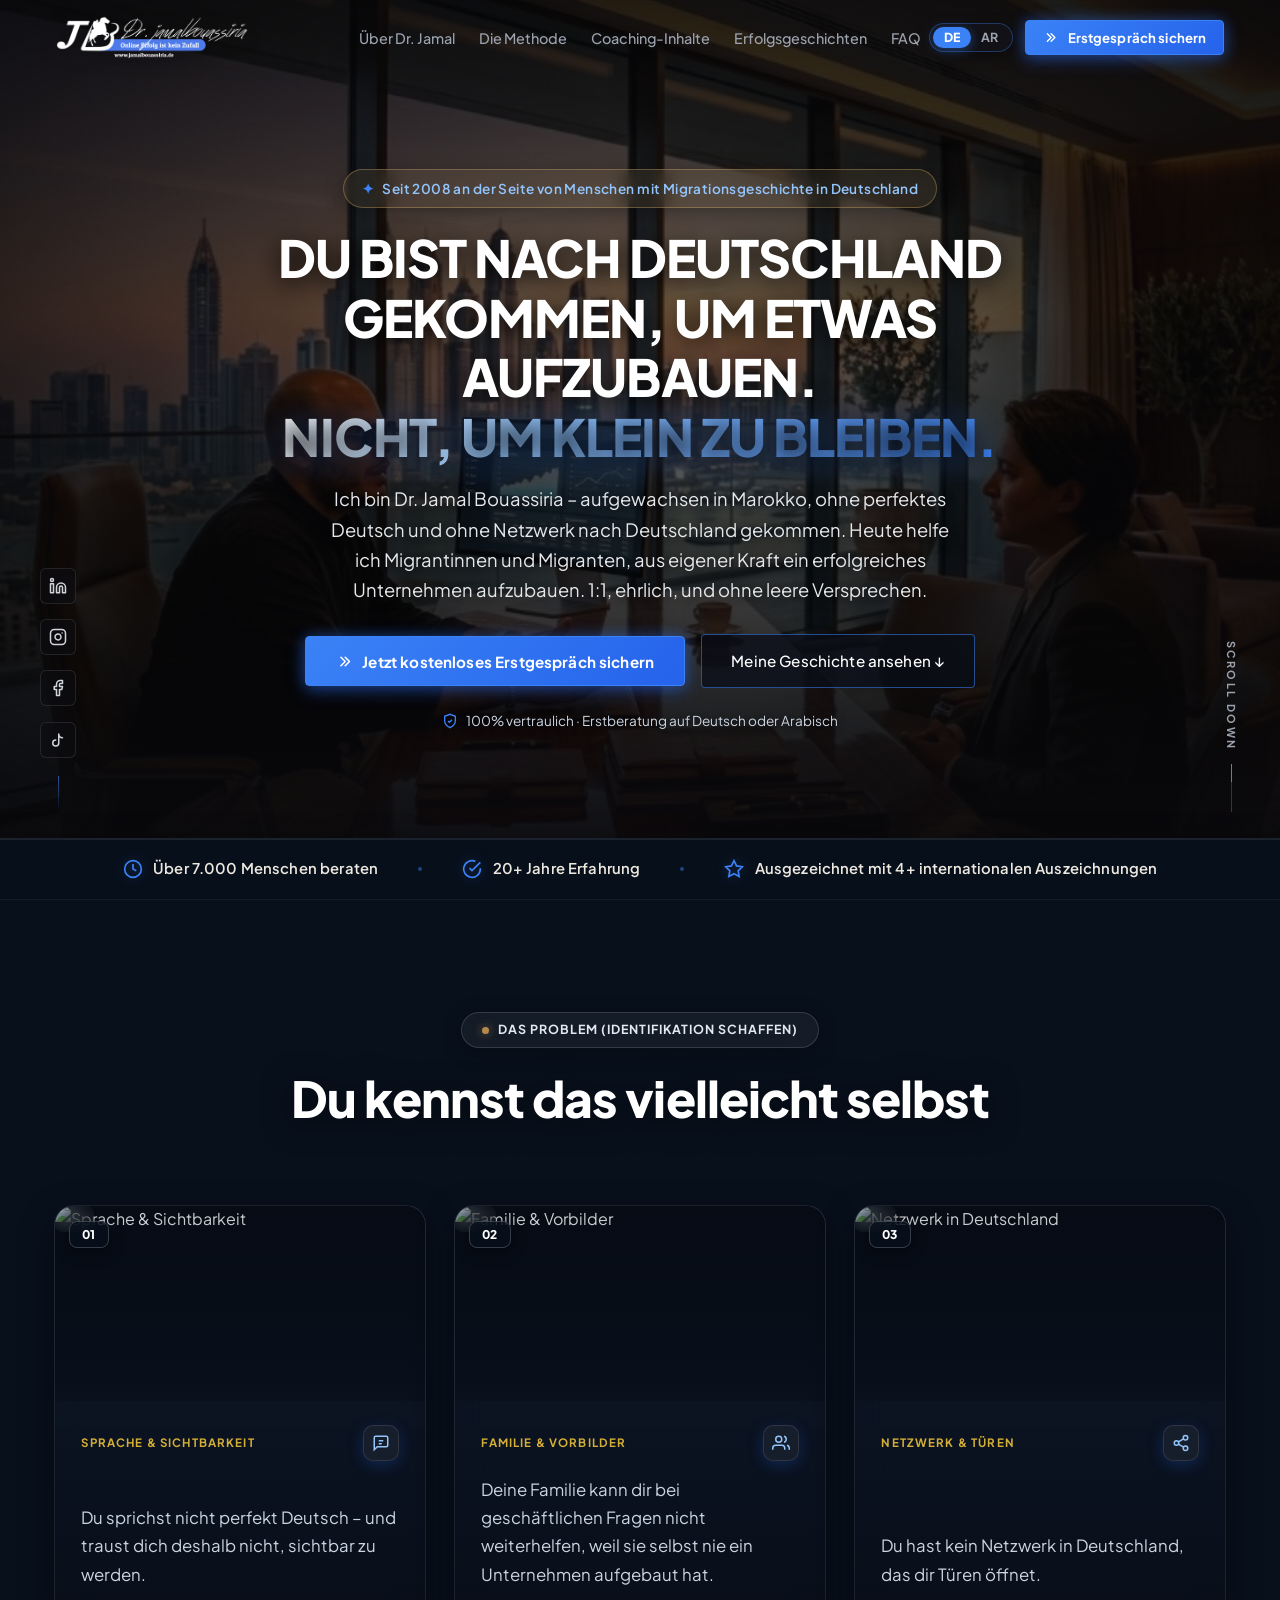
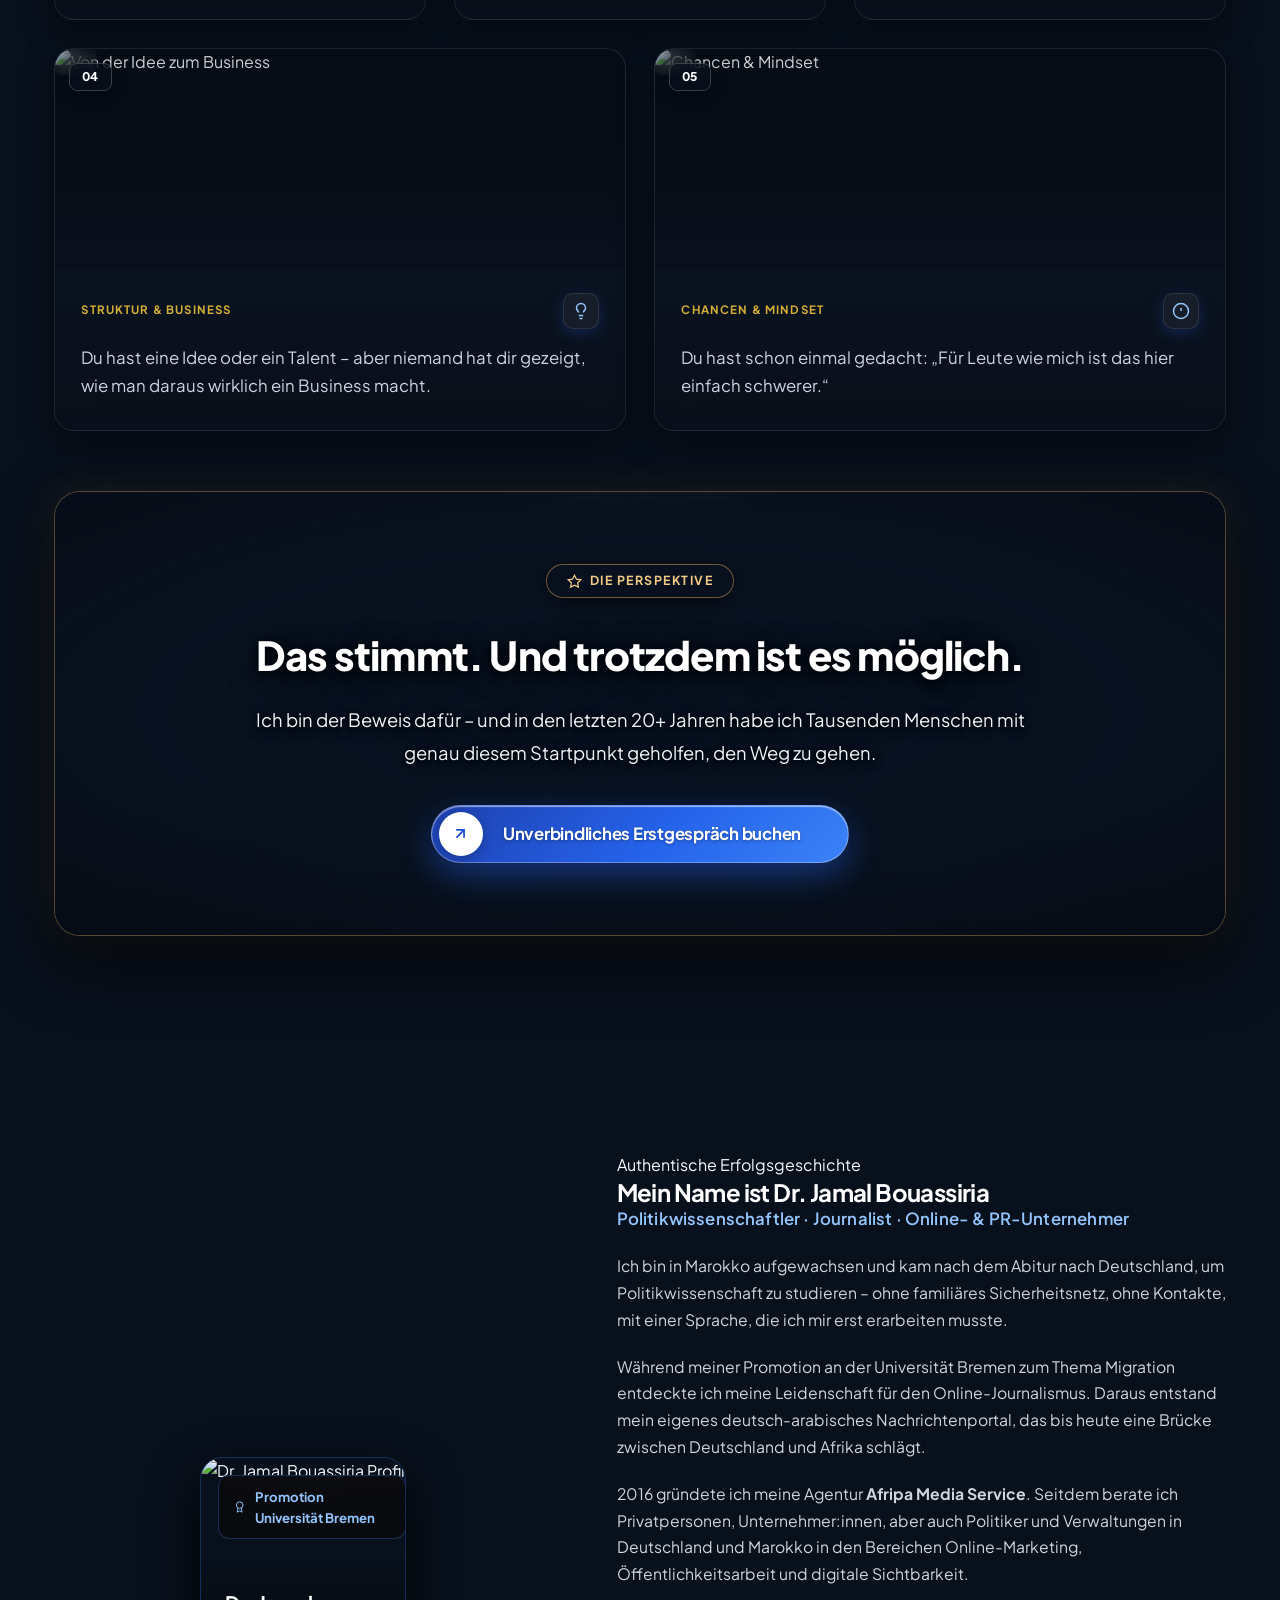
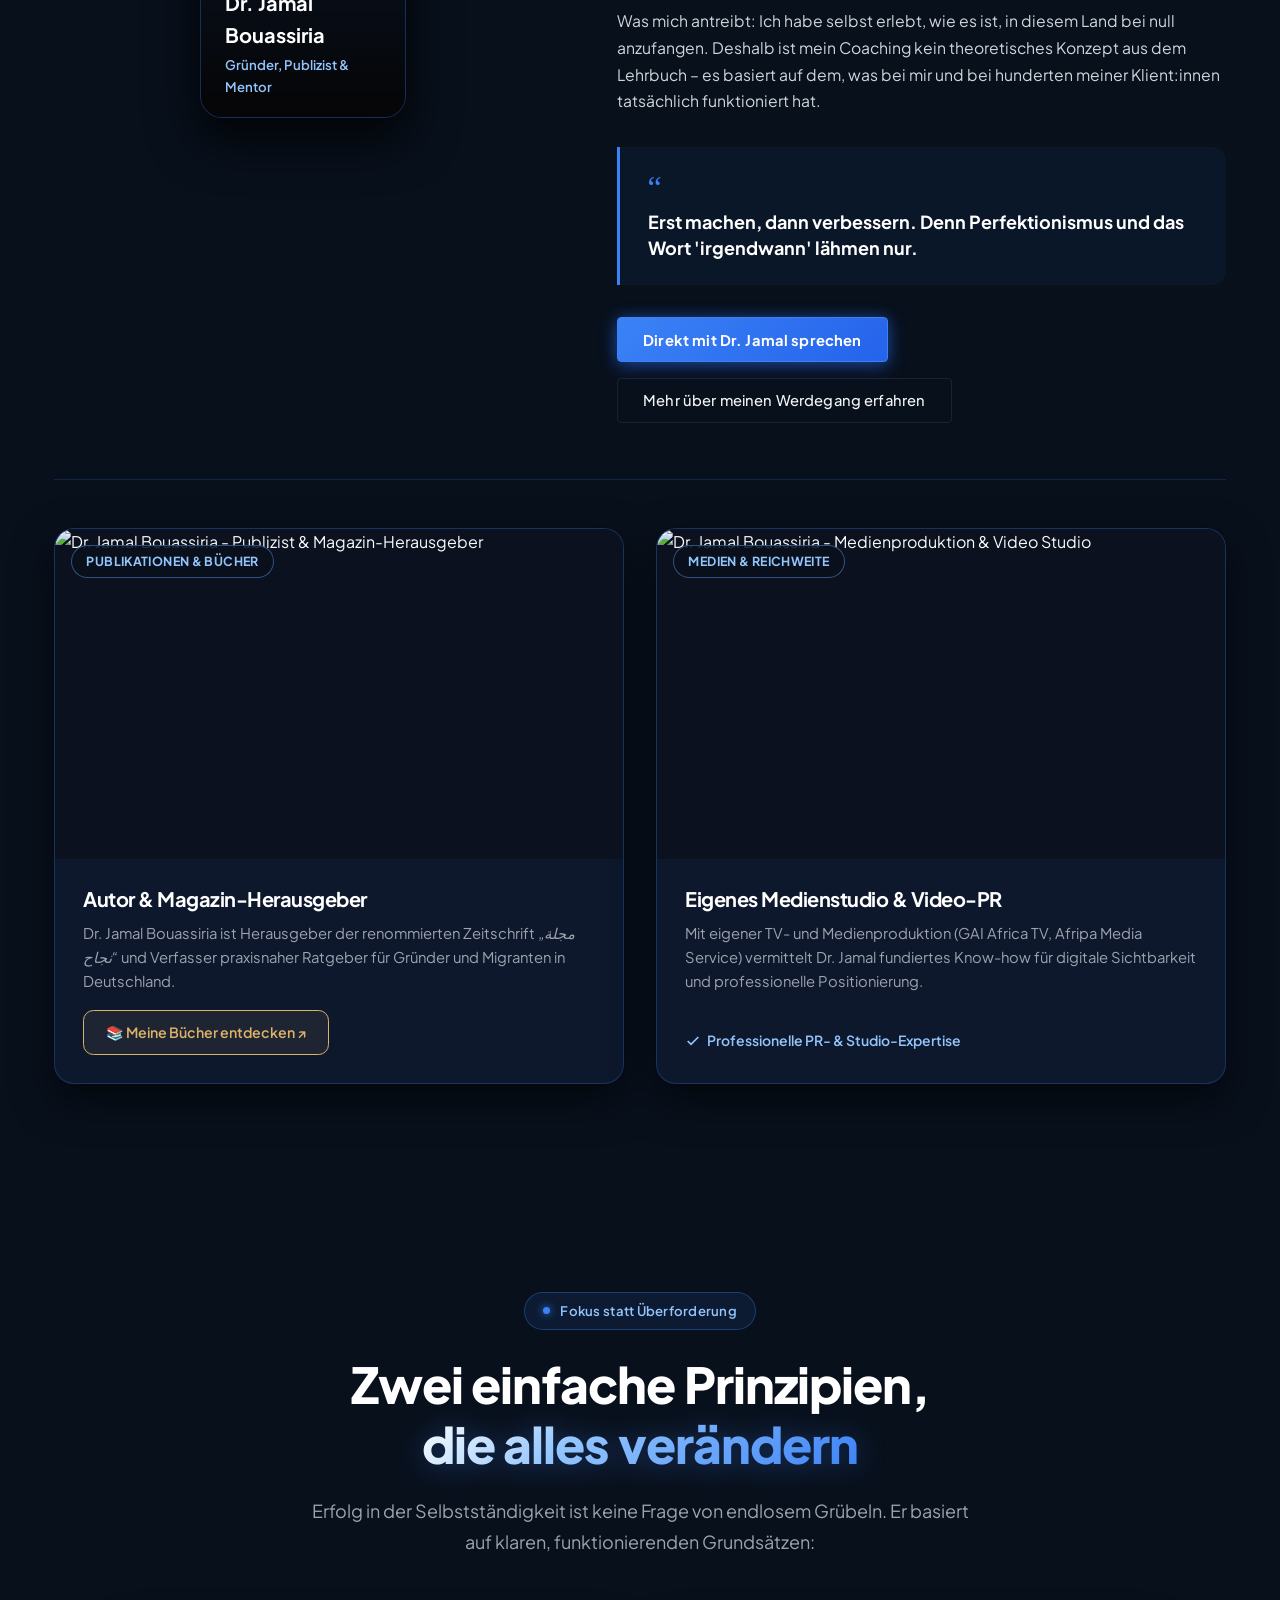
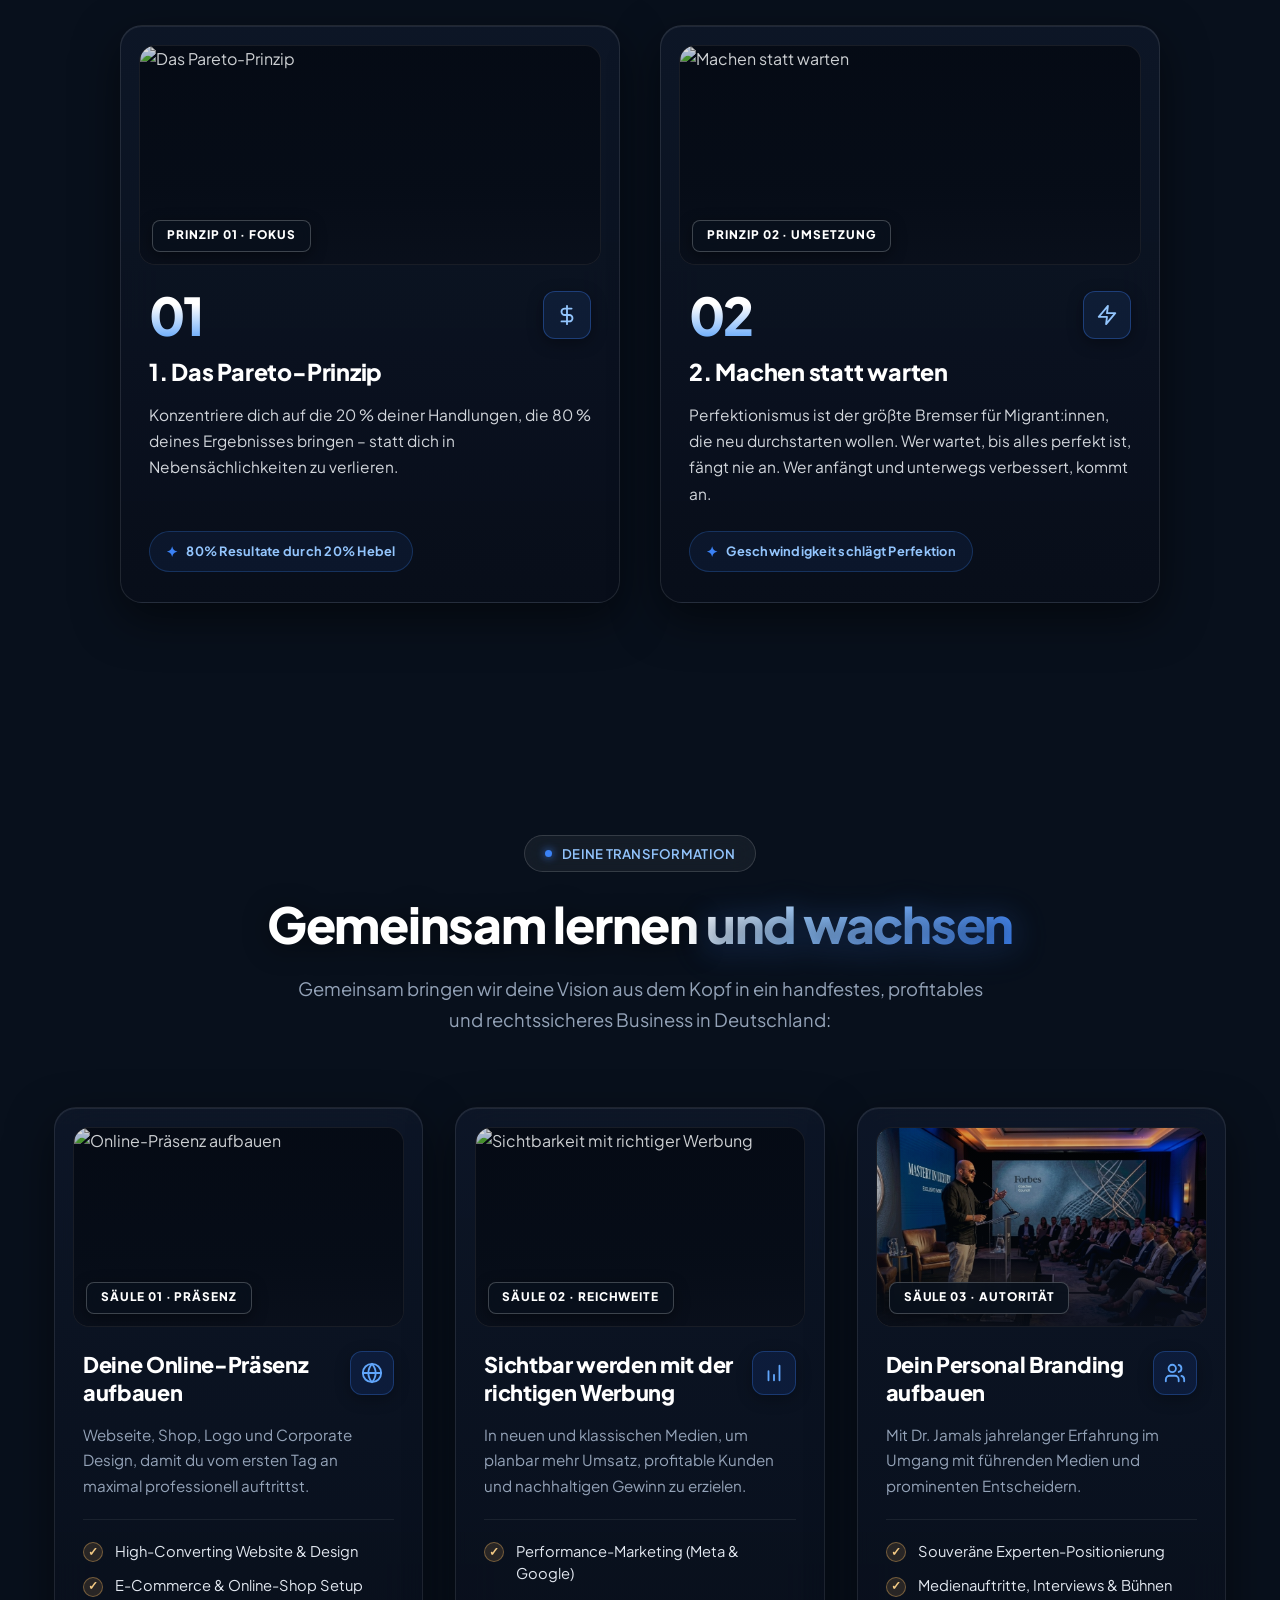
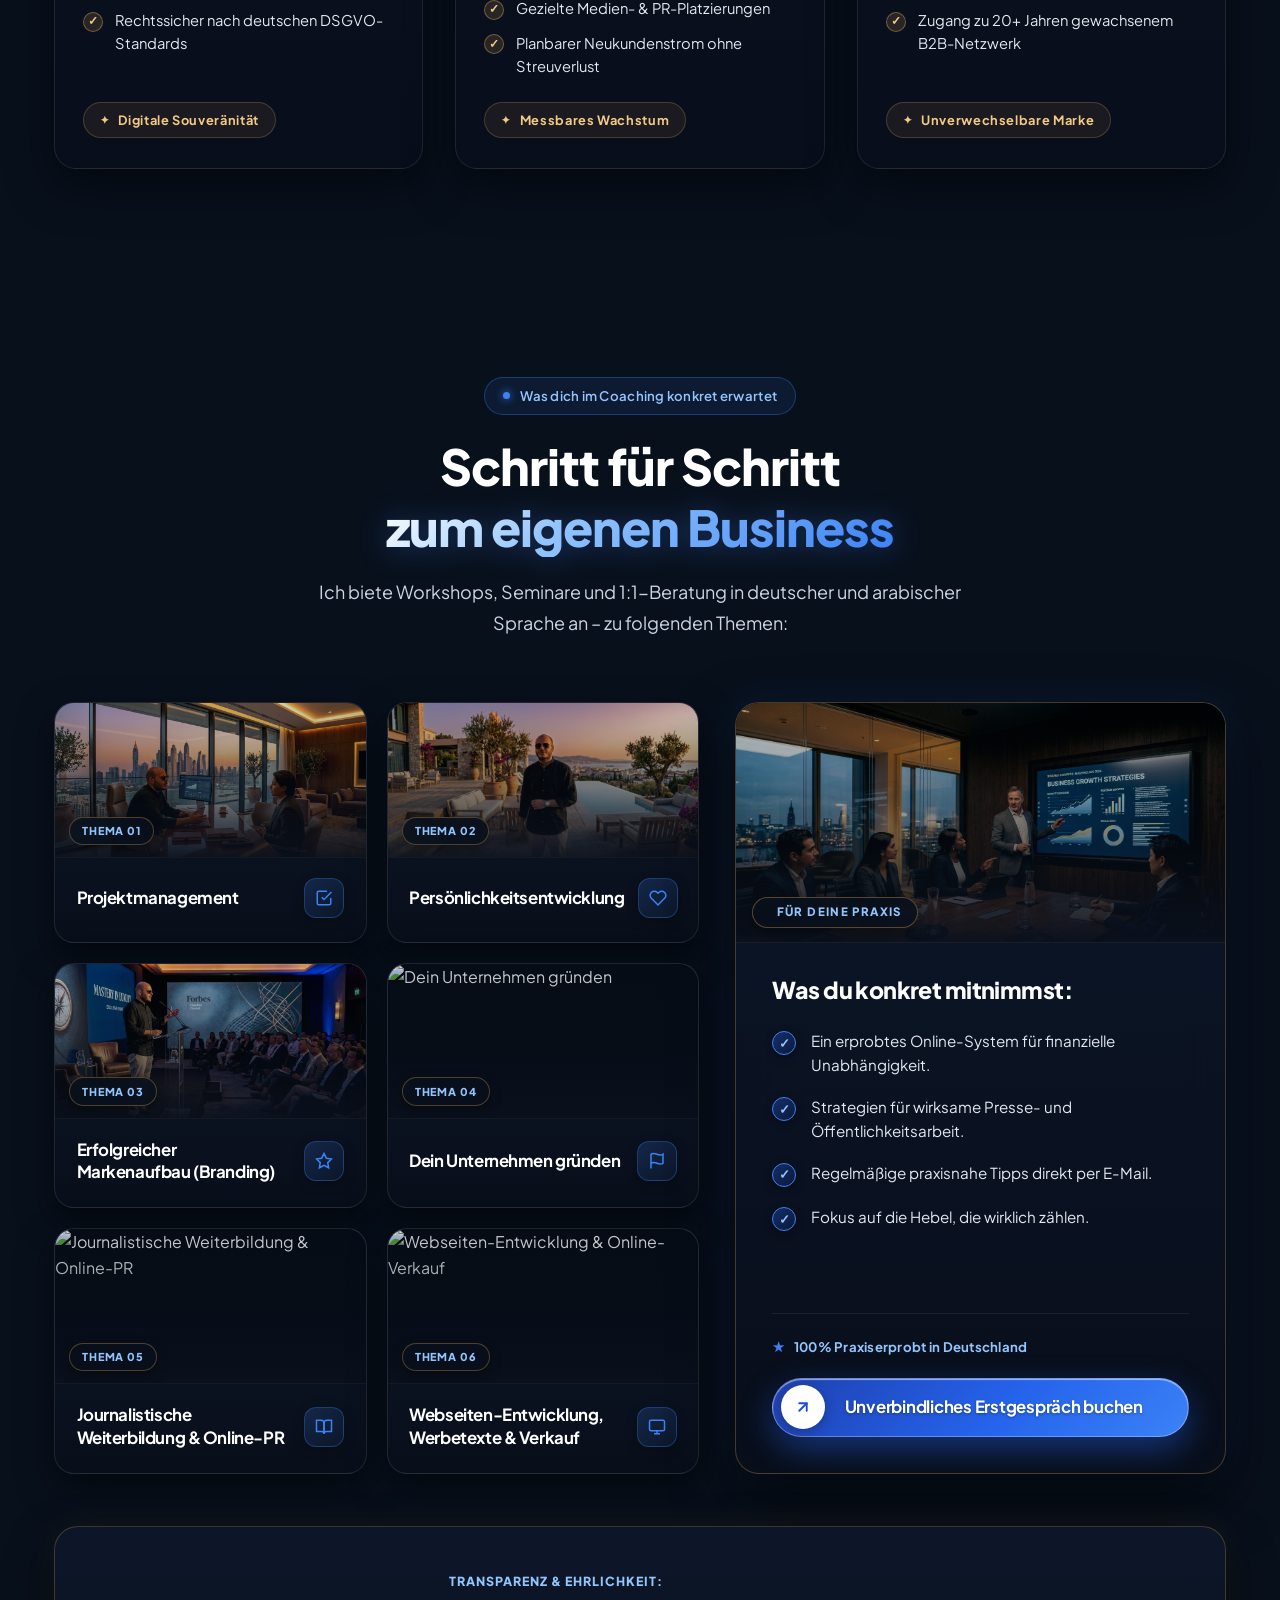
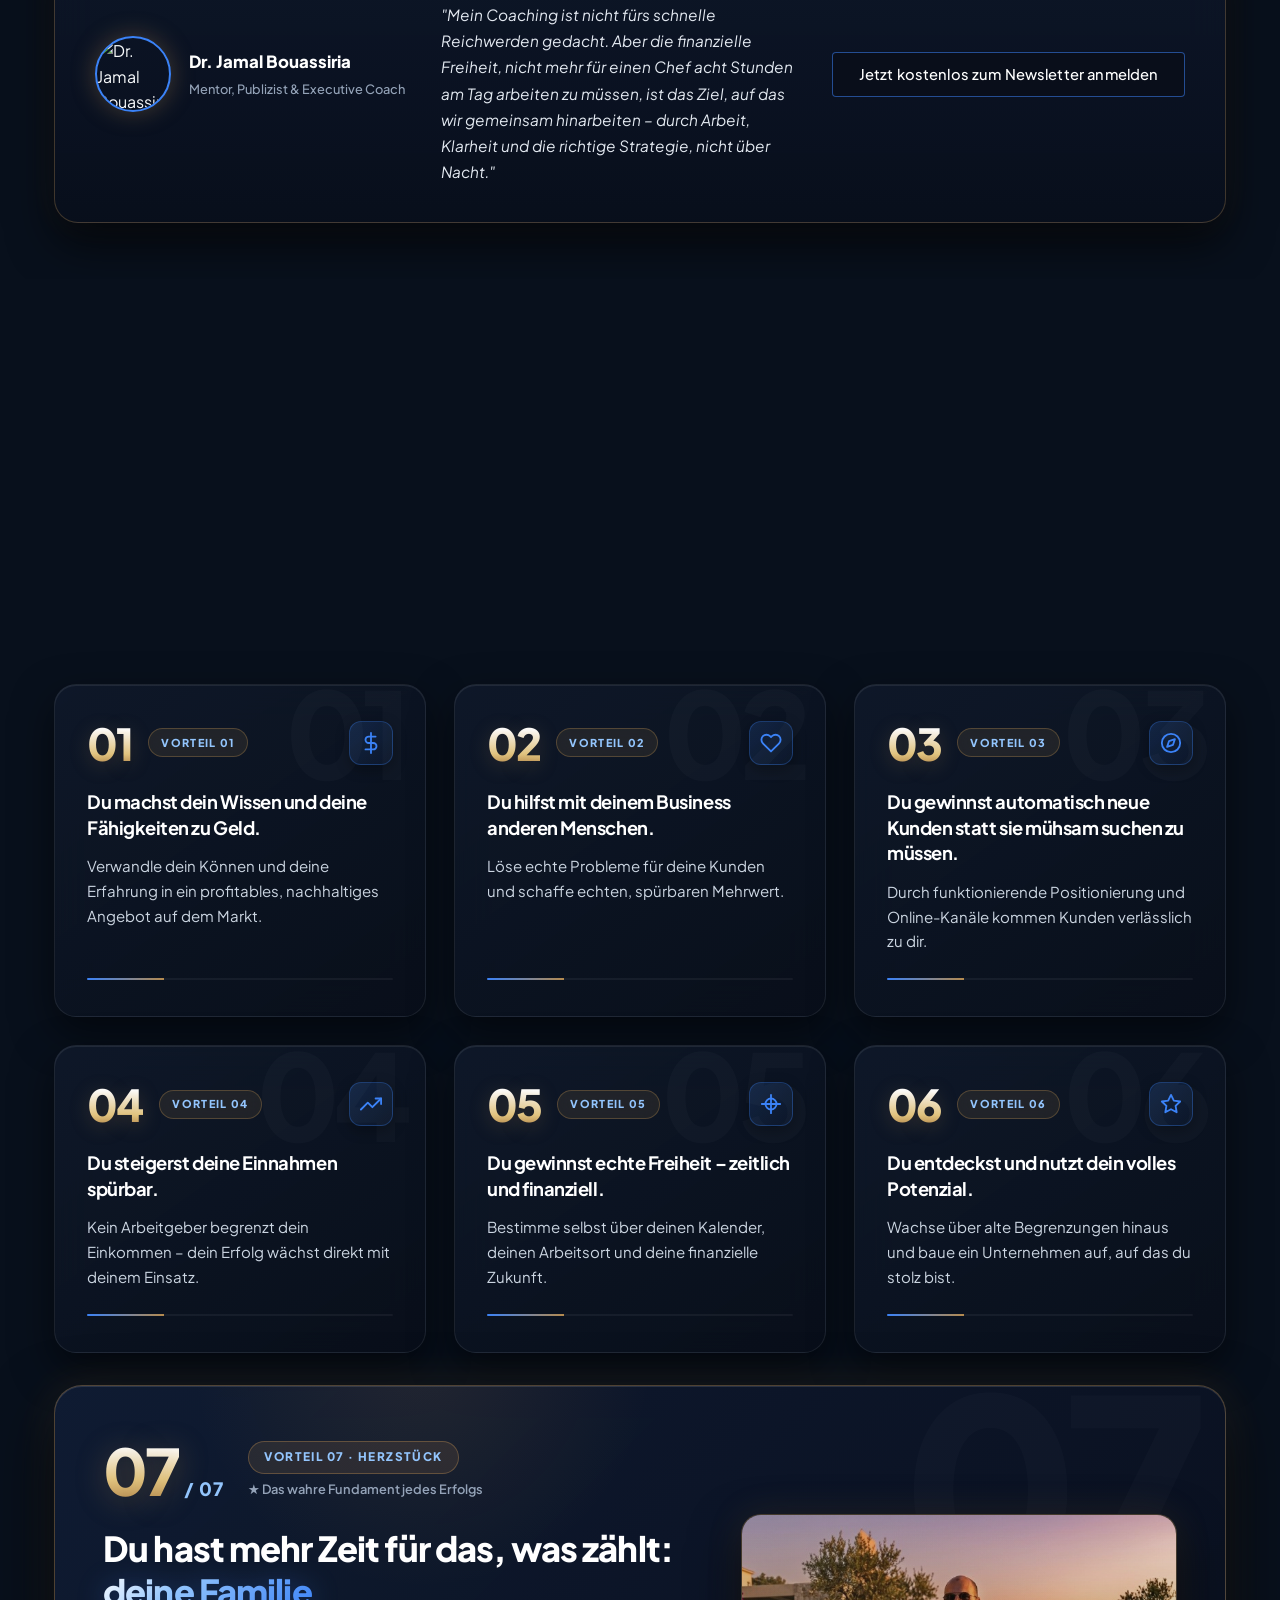
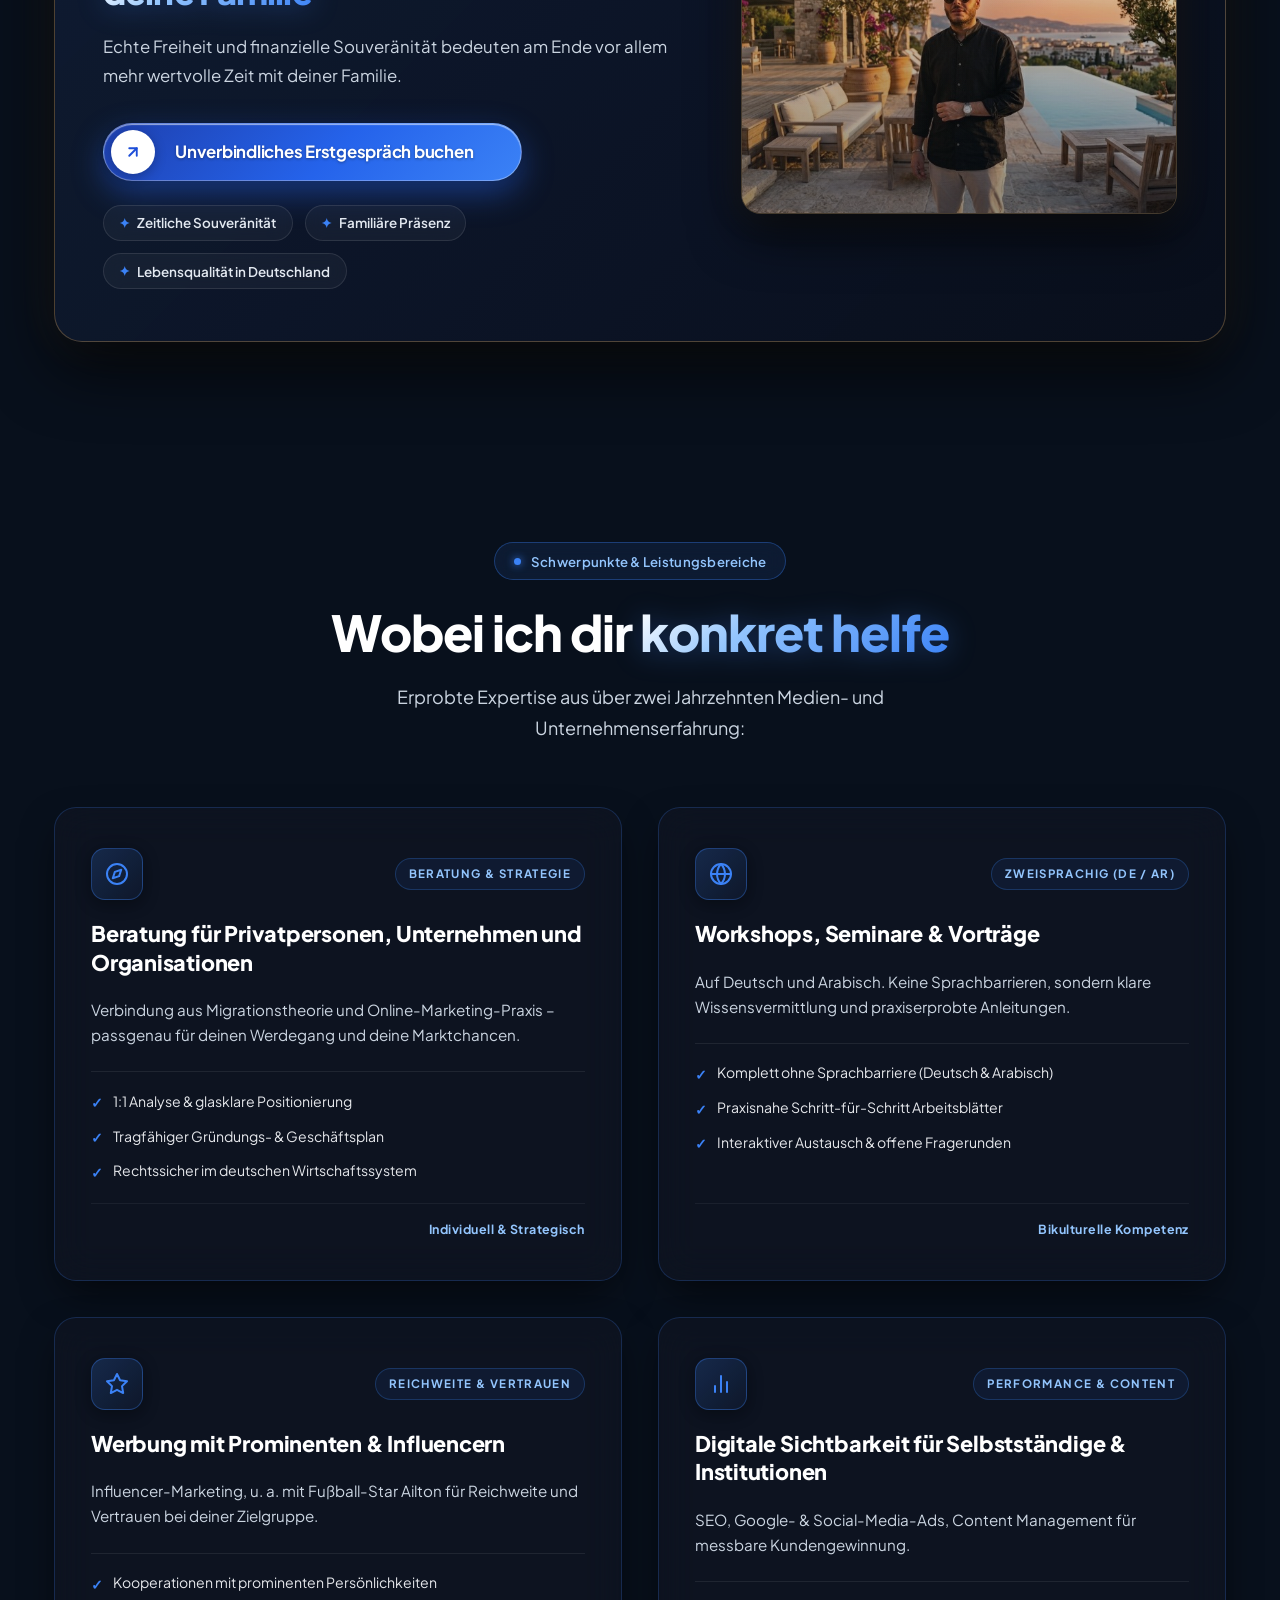
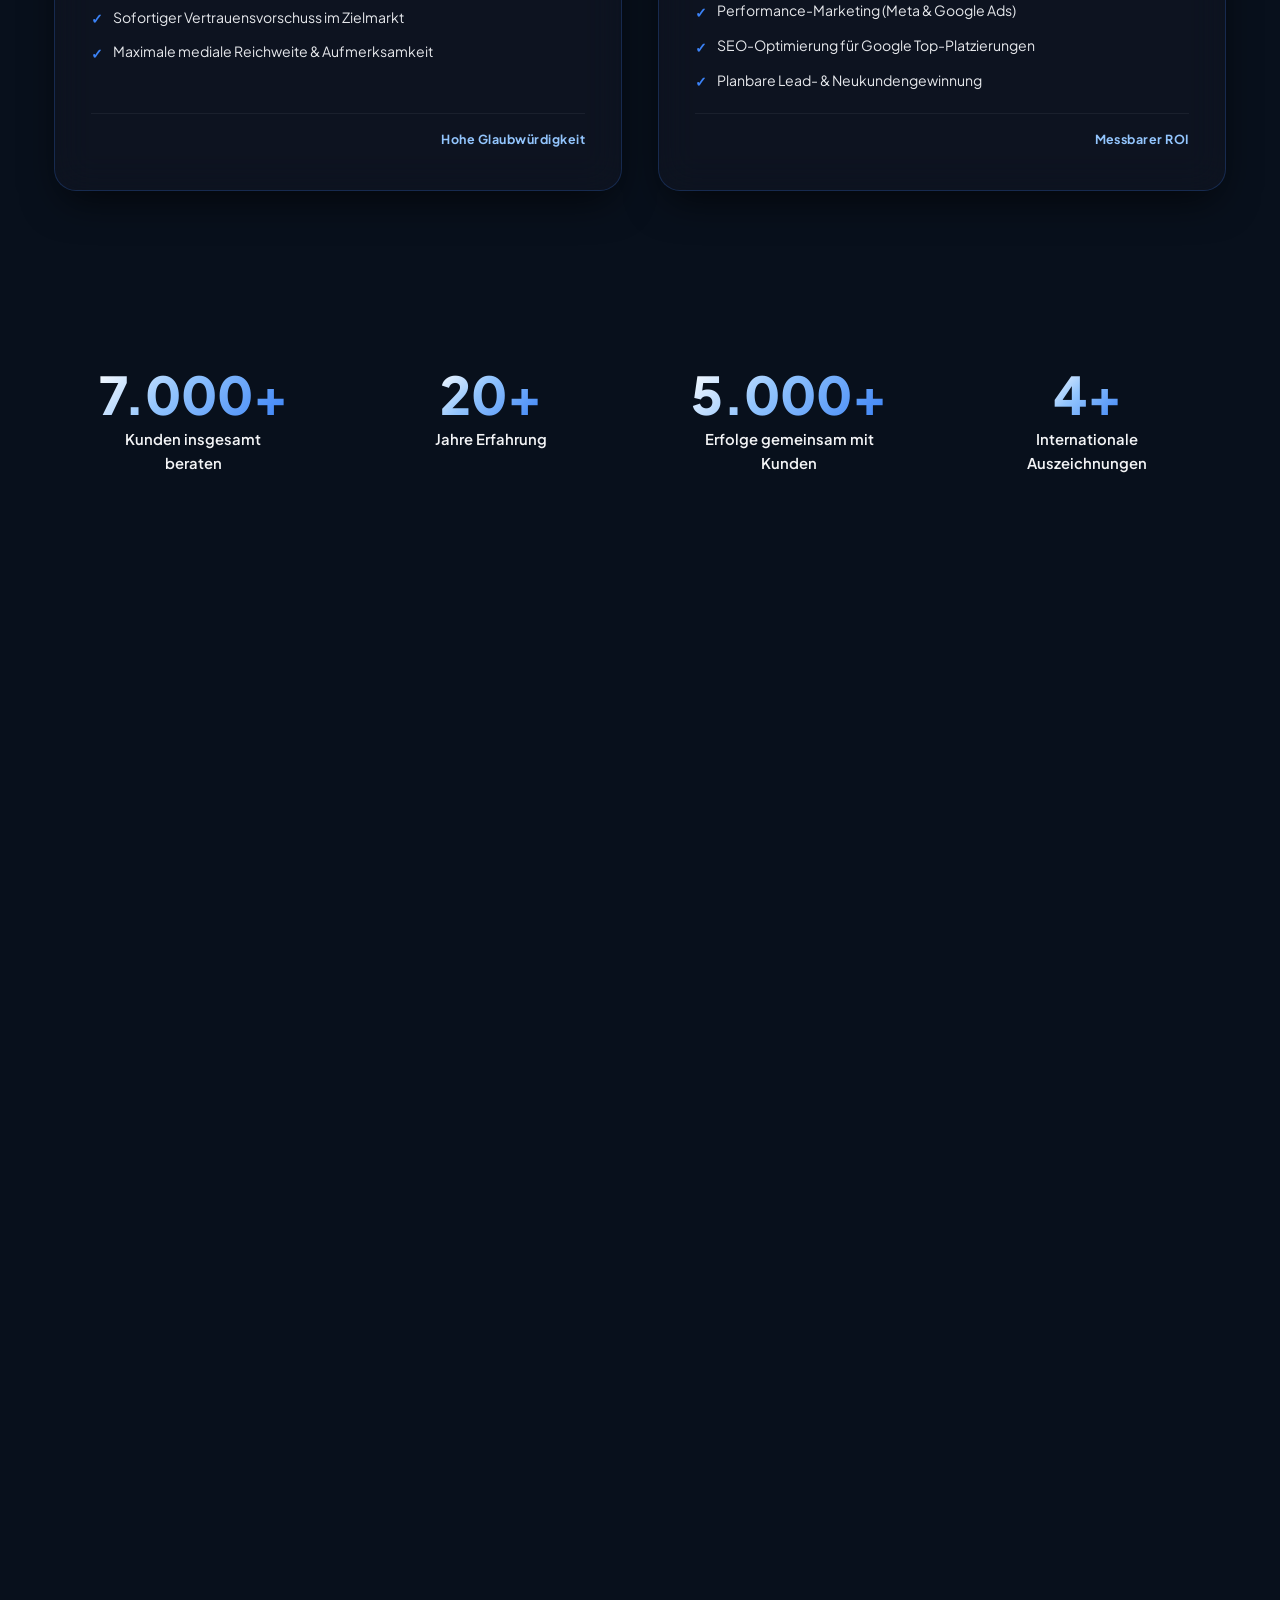
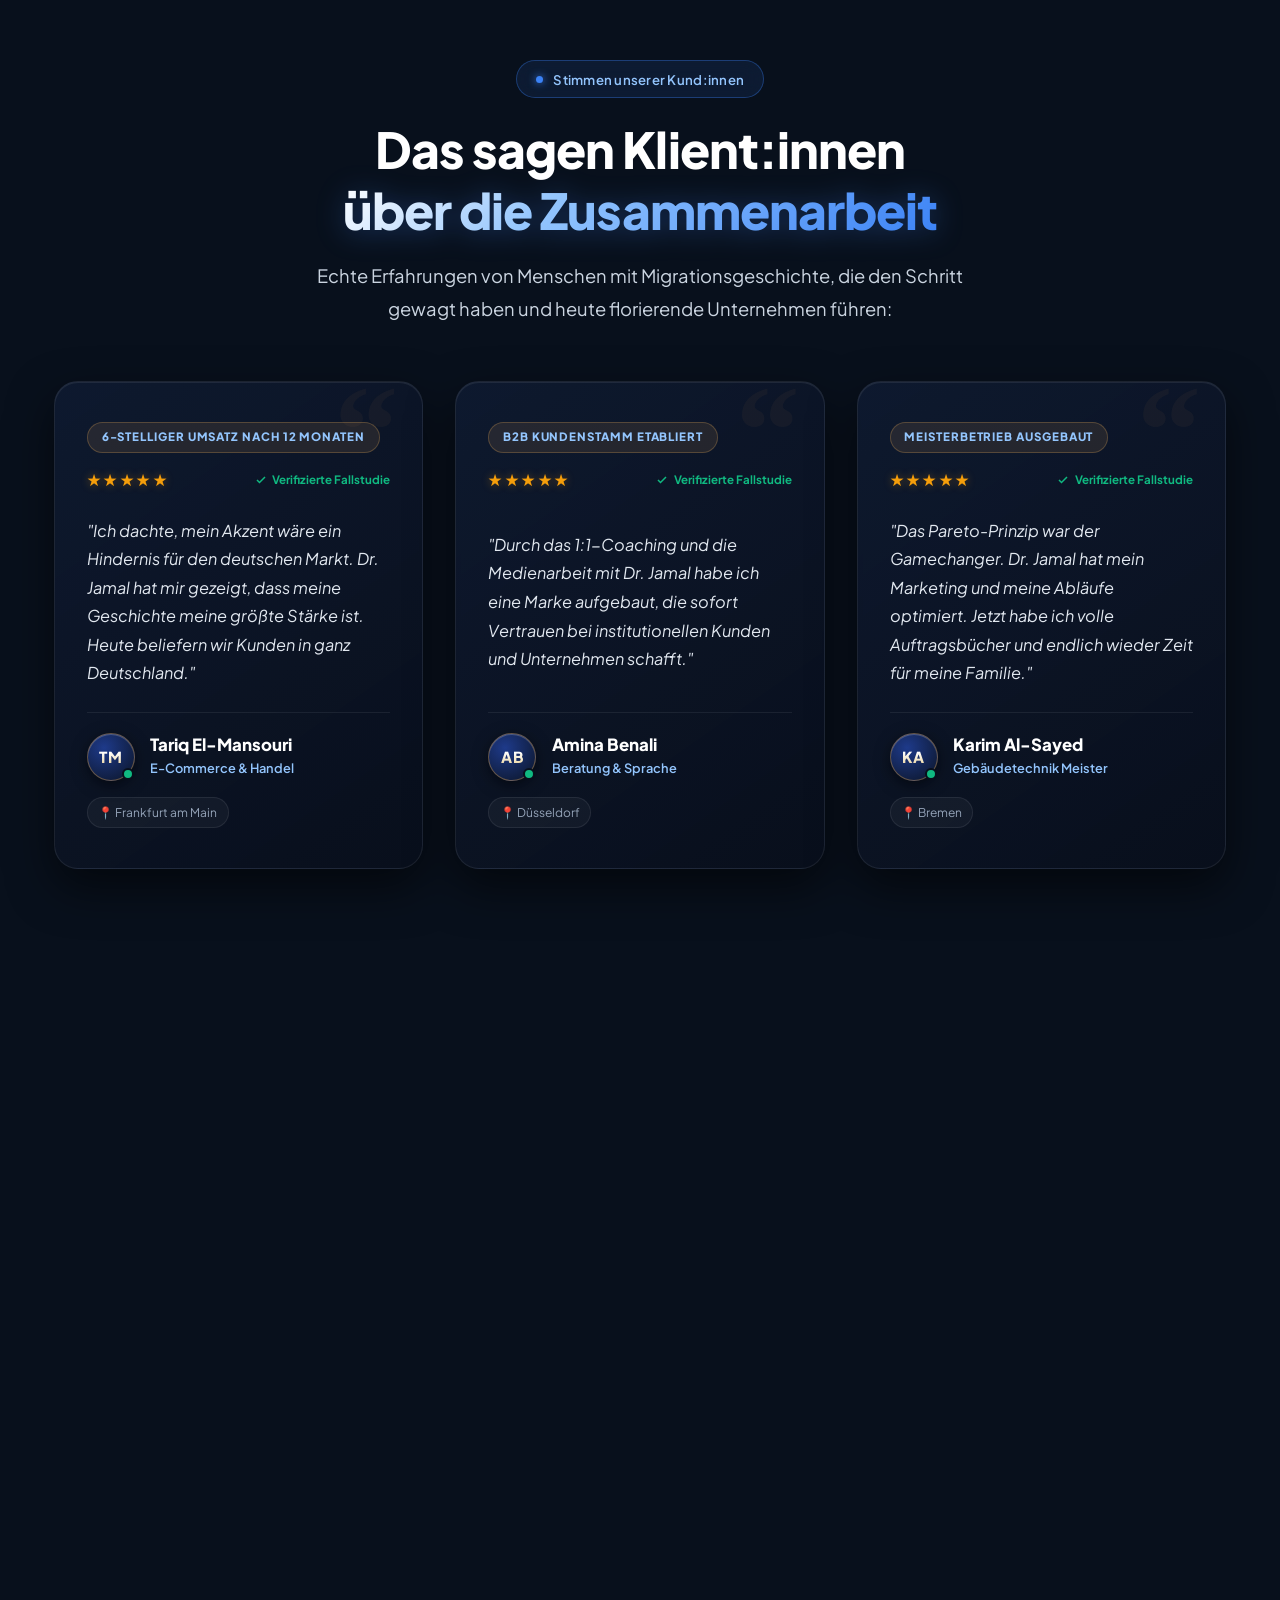
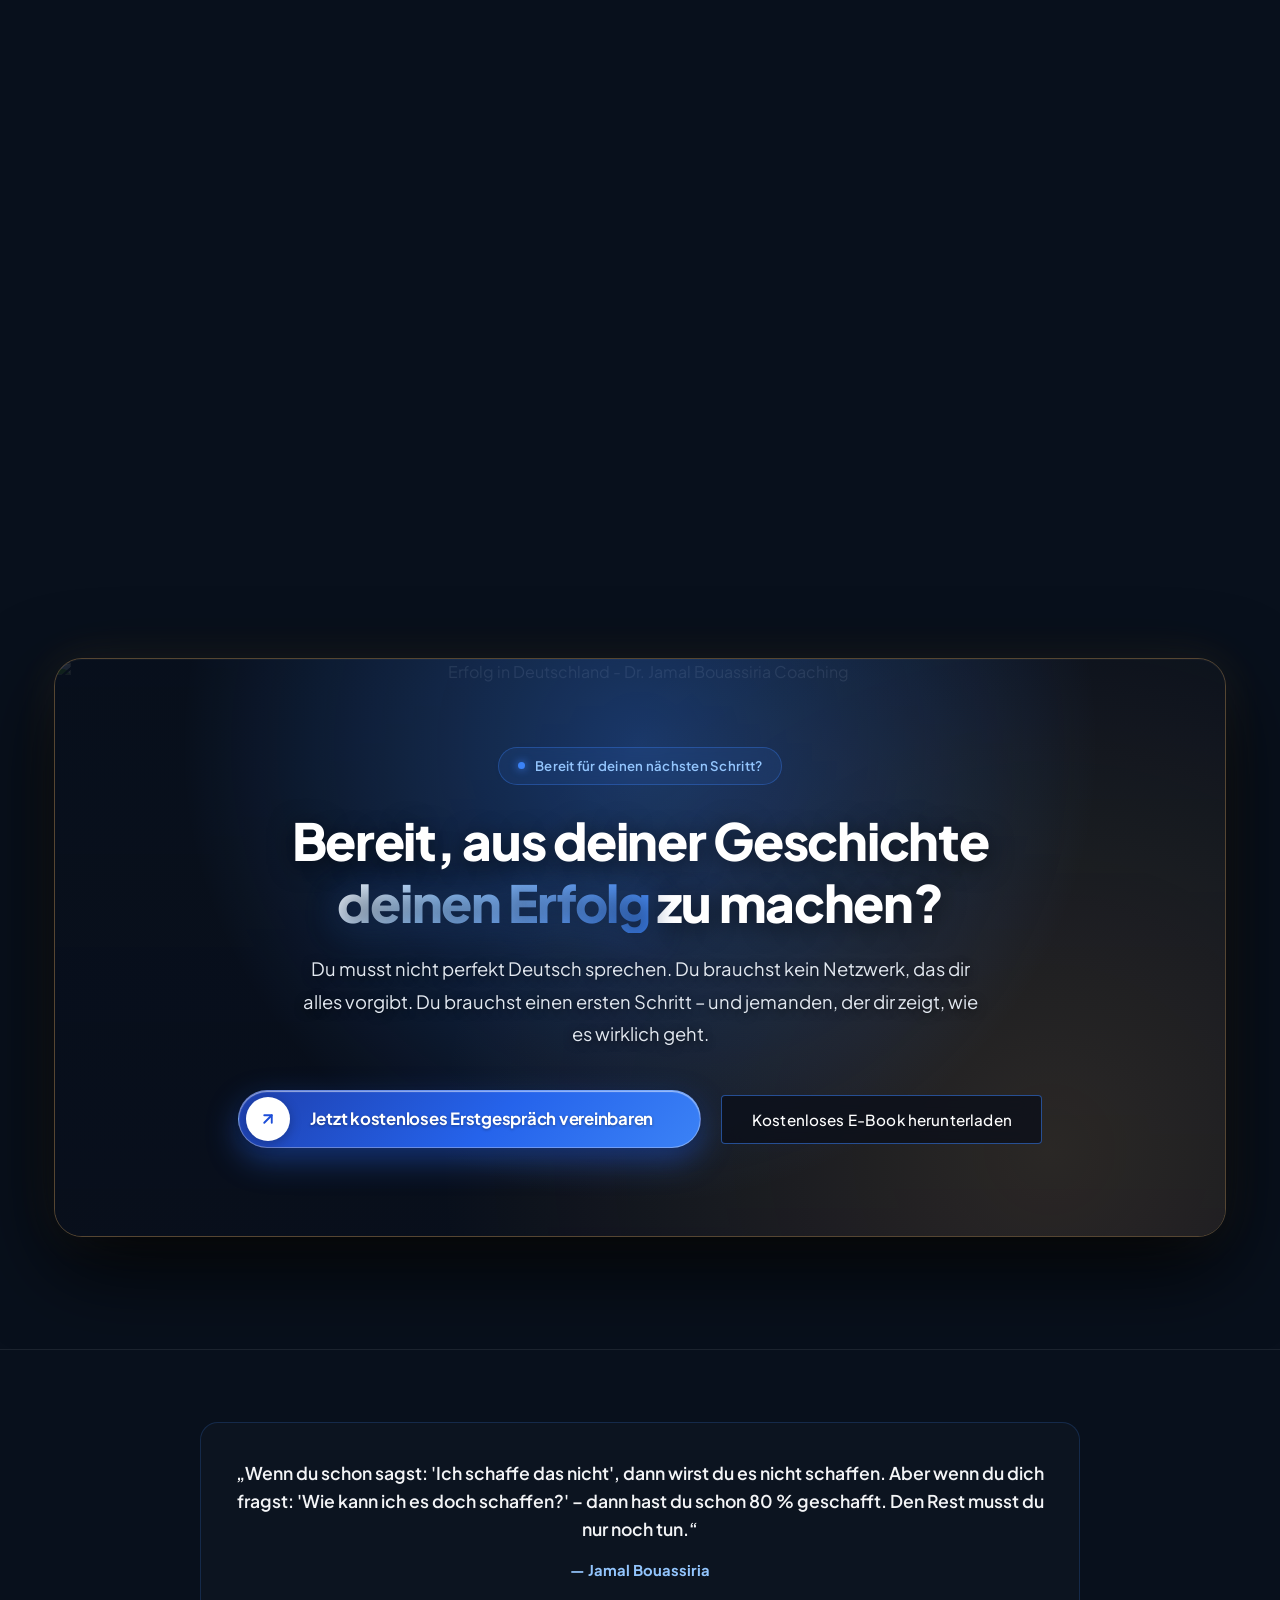
==== commit 0e566e61: "style: soften saturation and add blur to perspective banner" ====
--- a/index.html
+++ b/index.html
@@ -56,7 +56,7 @@
   <link rel="manifest" href="site.webmanifest">
 
   <!-- Custom Stylesheet -->
-  <link rel="stylesheet" href="css/styles.css?v=final_cta_bg_v33">
+  <link rel="stylesheet" href="css/styles.css?v=perspective_blur_v34">
 
   <!-- Comprehensive Schema.org Structured Data (JSON-LD) -->
   <script type="application/ld+json">
--- a/css/styles.css
+++ b/css/styles.css
@@ -7475,23 +7475,24 @@
   height: 100% !important;
   object-fit: cover !important;
   object-position: center !important;
-  opacity: 0.88 !important;
-  transform: scale(1.01) !important;
-  transition: transform 1.2s cubic-bezier(0.16, 1, 0.3, 1), opacity 0.8s ease !important;
-  filter: contrast(1.08) brightness(1.02) !important;
+  opacity: 0.68 !important;
+  transform: scale(1.06) !important;
+  transition: transform 1.2s cubic-bezier(0.16, 1, 0.3, 1), opacity 0.8s ease, filter 0.8s ease !important;
+  filter: blur(5px) saturate(0.72) brightness(0.82) !important;
 }
 
 .problem-resolution-box-blue:hover .problem-resolution-bg-img {
-  transform: scale(1.04) !important;
-  opacity: 0.96 !important;
+  transform: scale(1.08) !important;
+  opacity: 0.76 !important;
+  filter: blur(4px) saturate(0.78) brightness(0.86) !important;
 }
 
 .problem-resolution-bg-overlay {
   position: absolute !important;
   inset: 0 !important;
   background:
-    radial-gradient(ellipse 70% 65% at 50% 50%, rgba(8, 17, 31, 0.72) 0%, rgba(8, 17, 31, 0.35) 60%, rgba(6, 12, 22, 0.72) 100%),
-    linear-gradient(180deg, rgba(8, 17, 31, 0.55) 0%, transparent 35%, transparent 65%, rgba(6, 12, 22, 0.68) 100%) !important;
+    radial-gradient(ellipse 70% 65% at 50% 50%, rgba(8, 17, 31, 0.78) 0%, rgba(8, 17, 31, 0.45) 60%, rgba(6, 12, 22, 0.82) 100%),
+    linear-gradient(180deg, rgba(8, 17, 31, 0.65) 0%, rgba(8, 17, 31, 0.25) 35%, rgba(8, 17, 31, 0.25) 65%, rgba(6, 12, 22, 0.78) 100%) !important;
 }
 
 .problem-resolution-content {
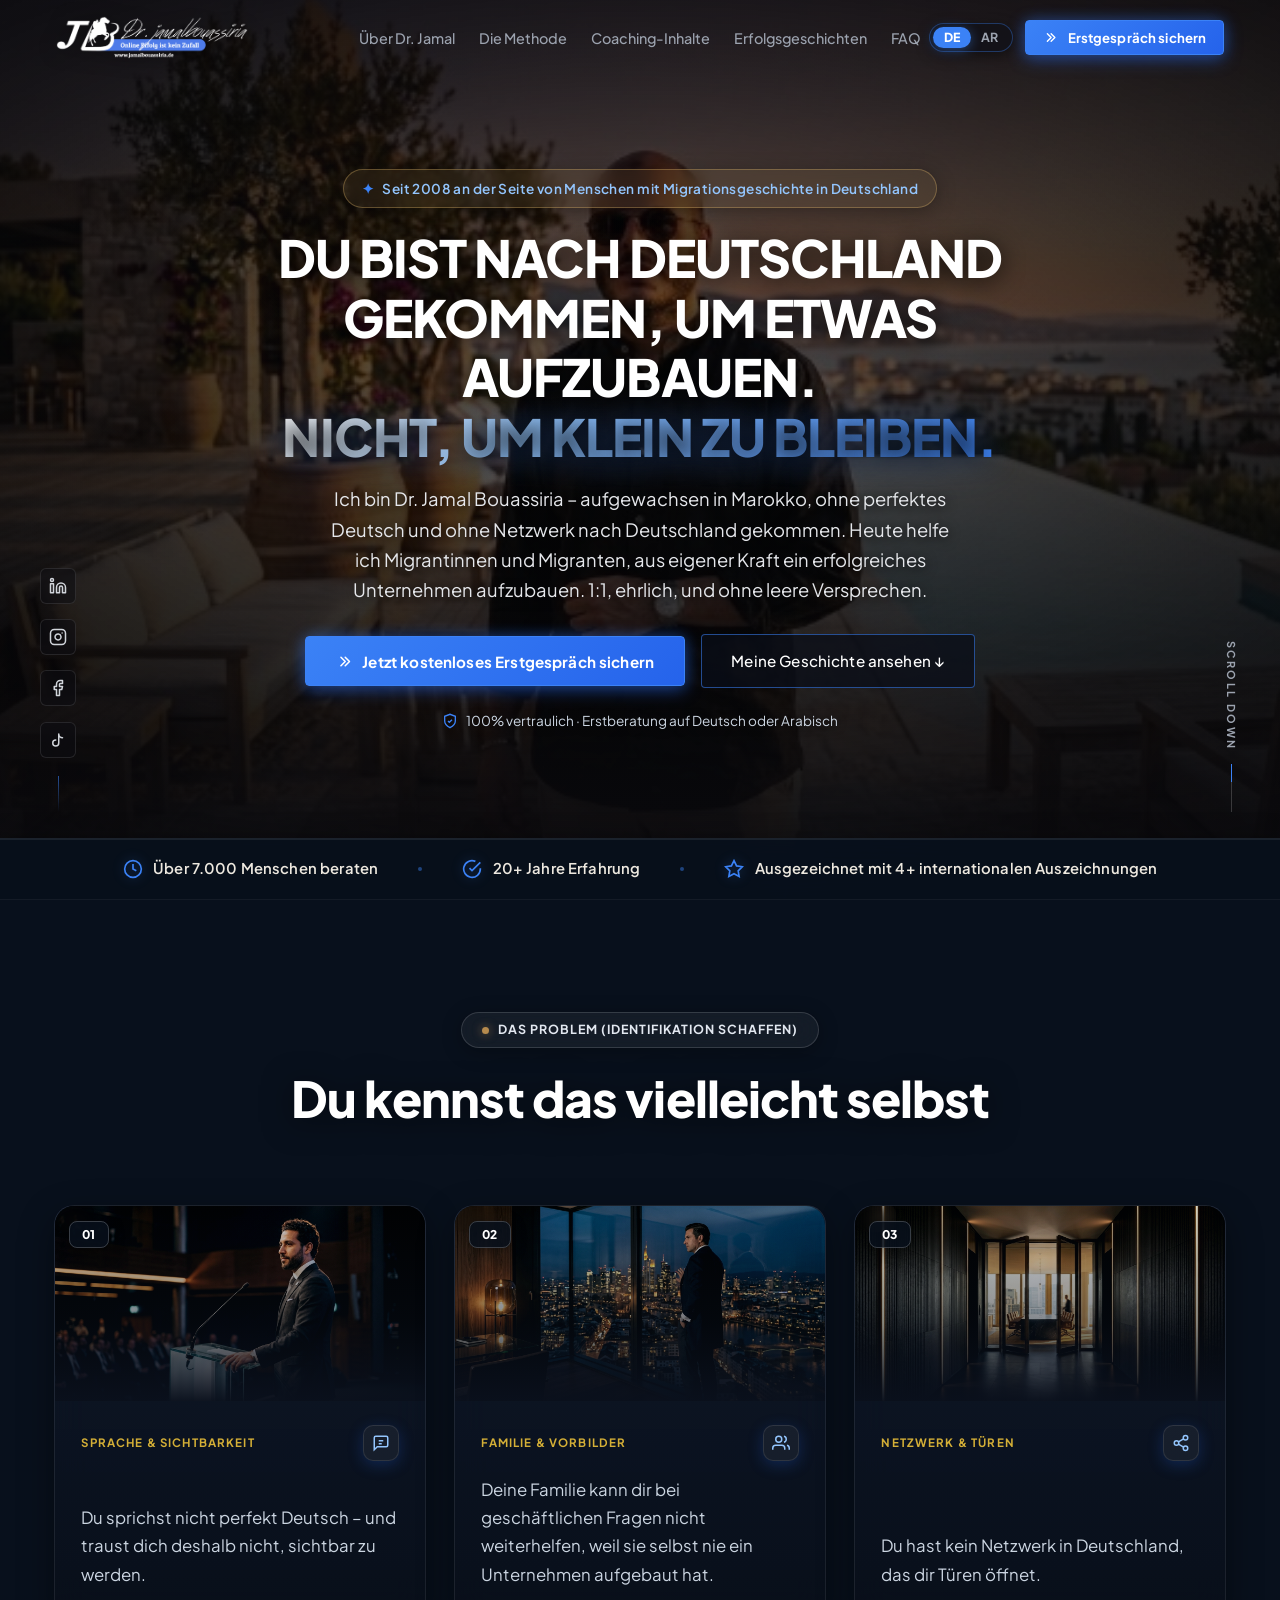
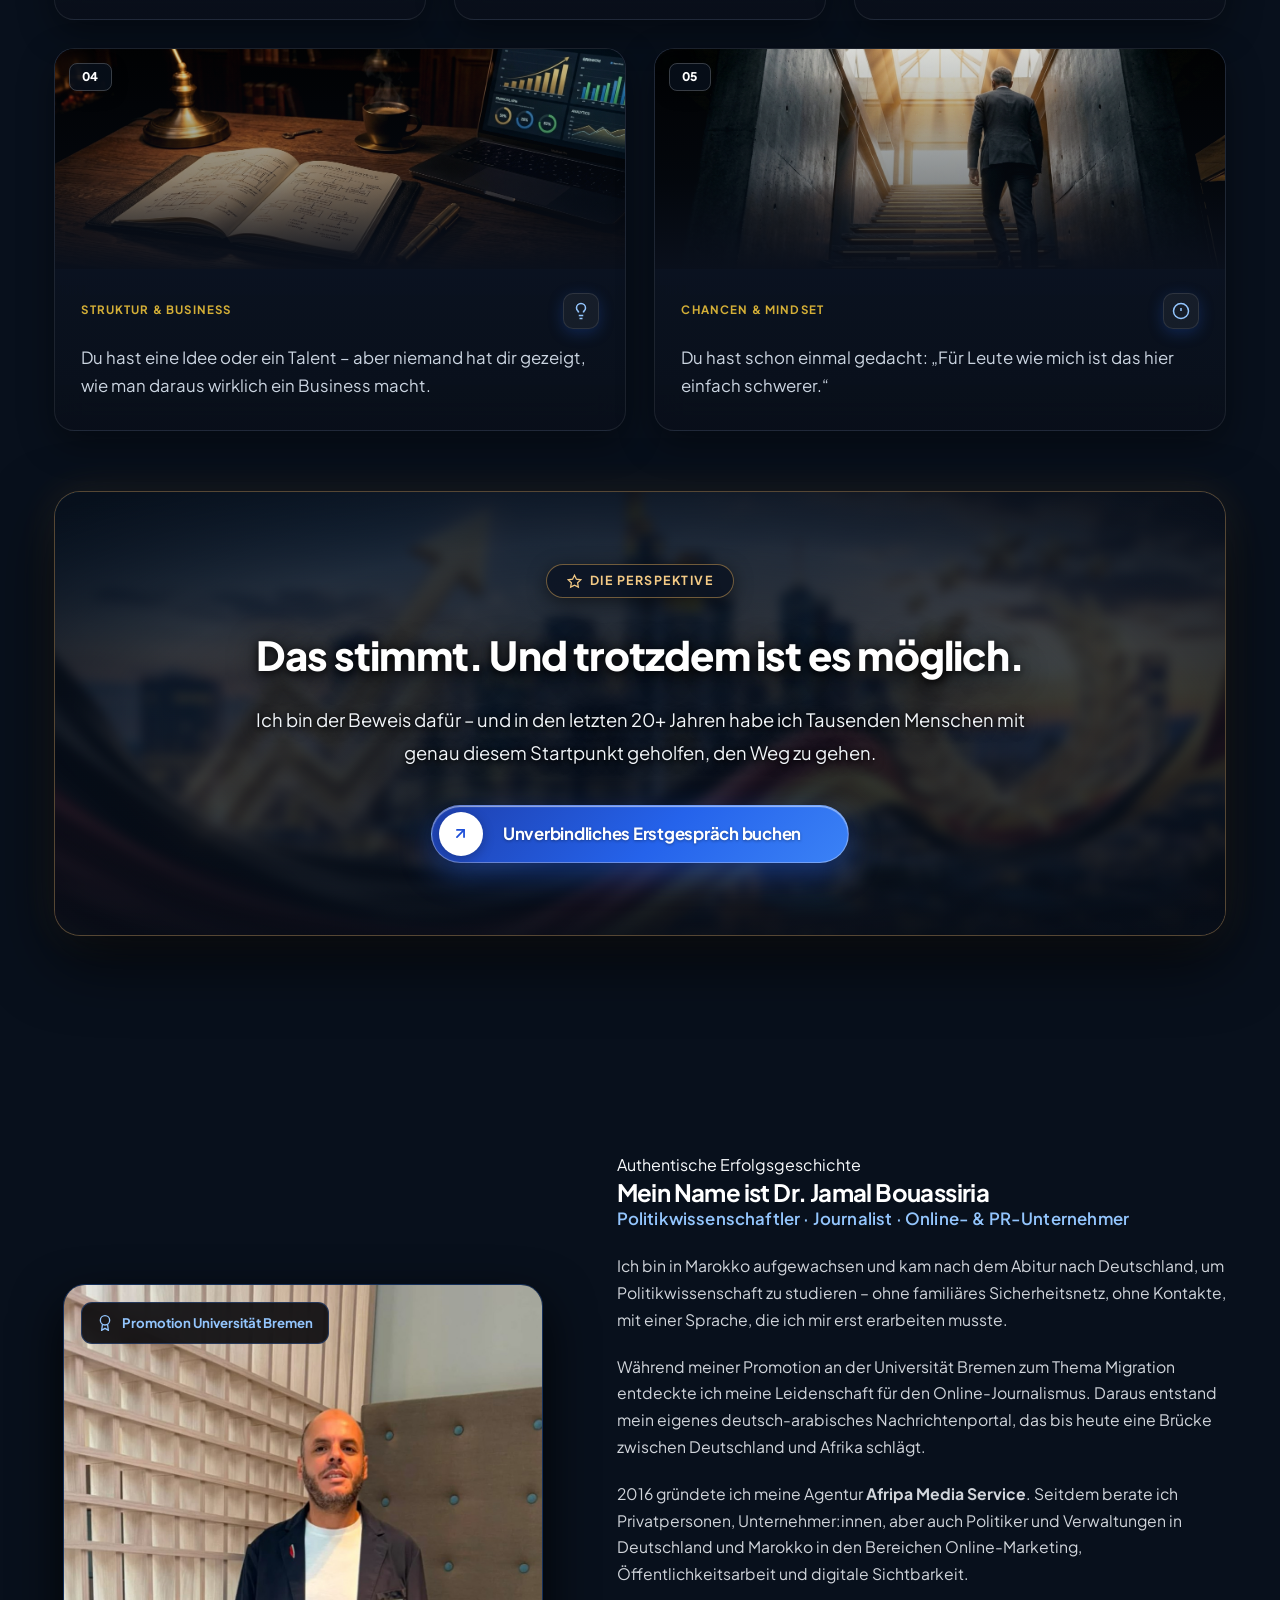
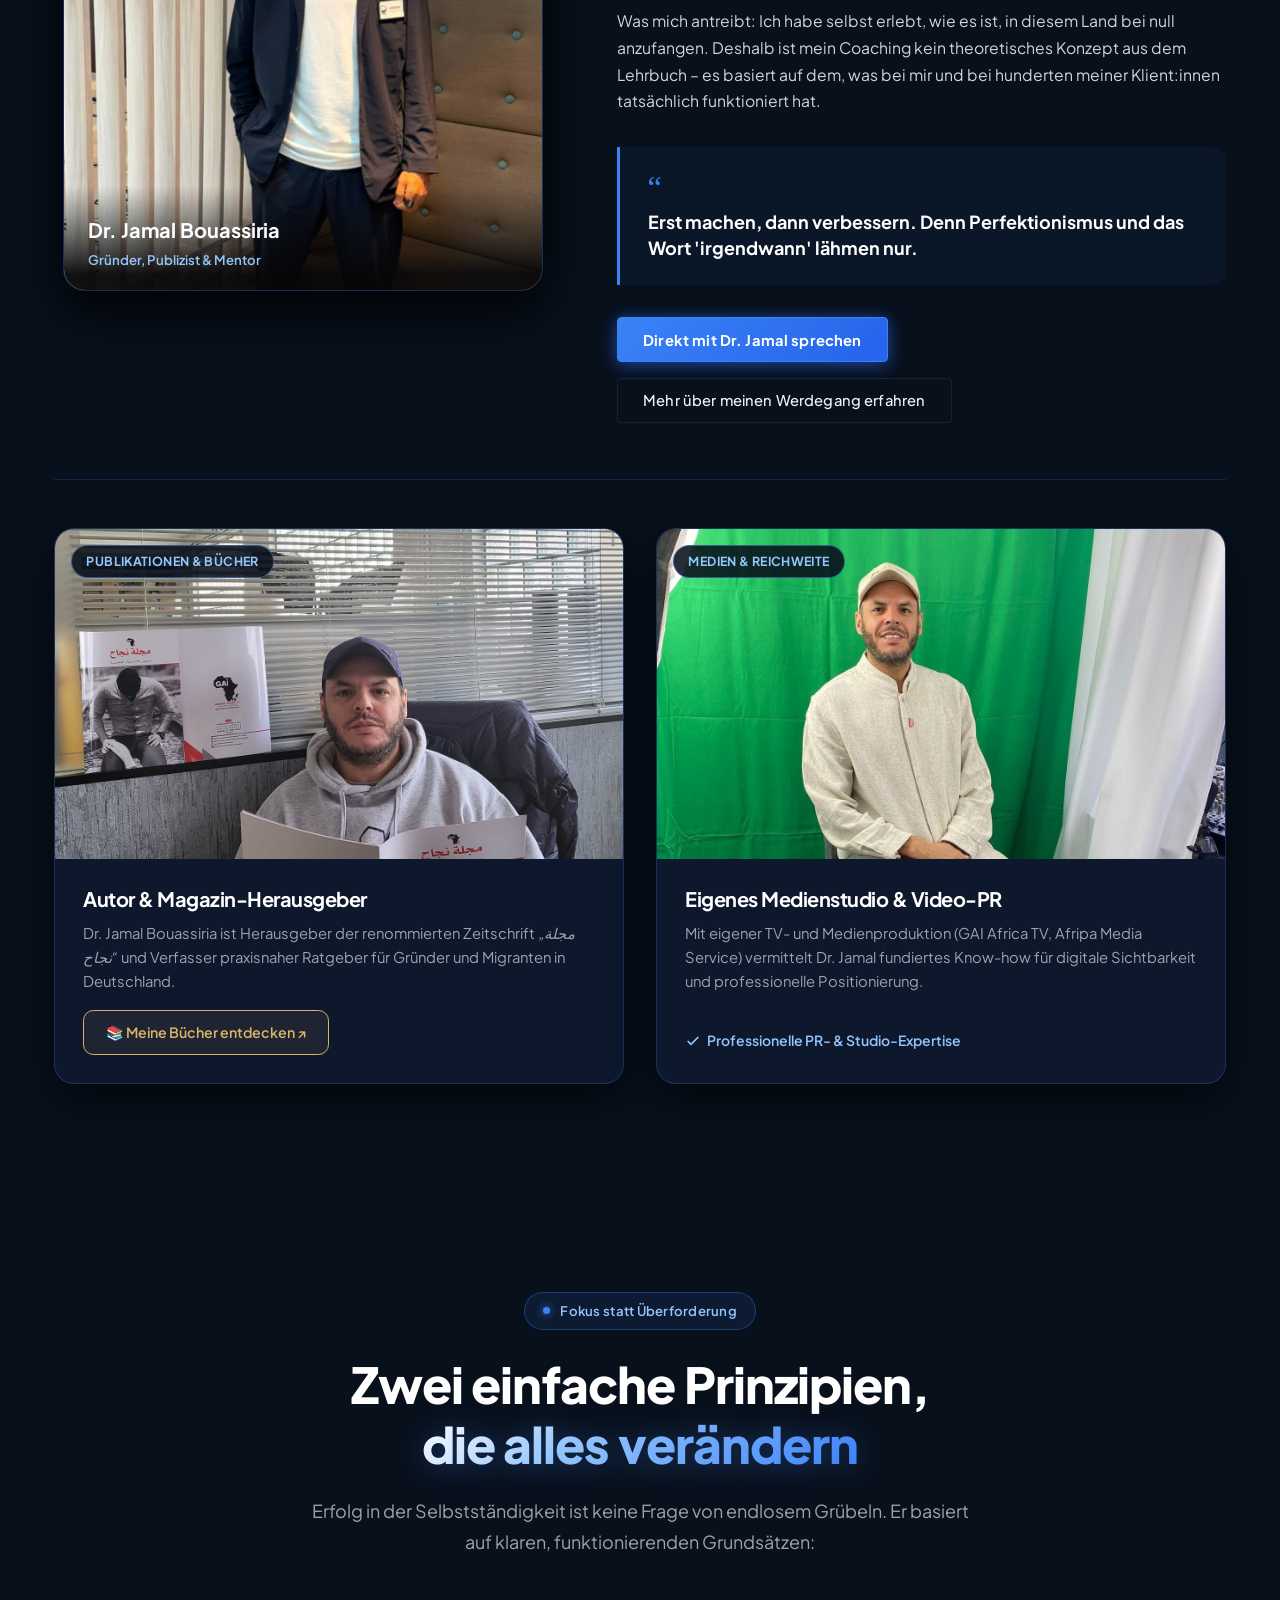
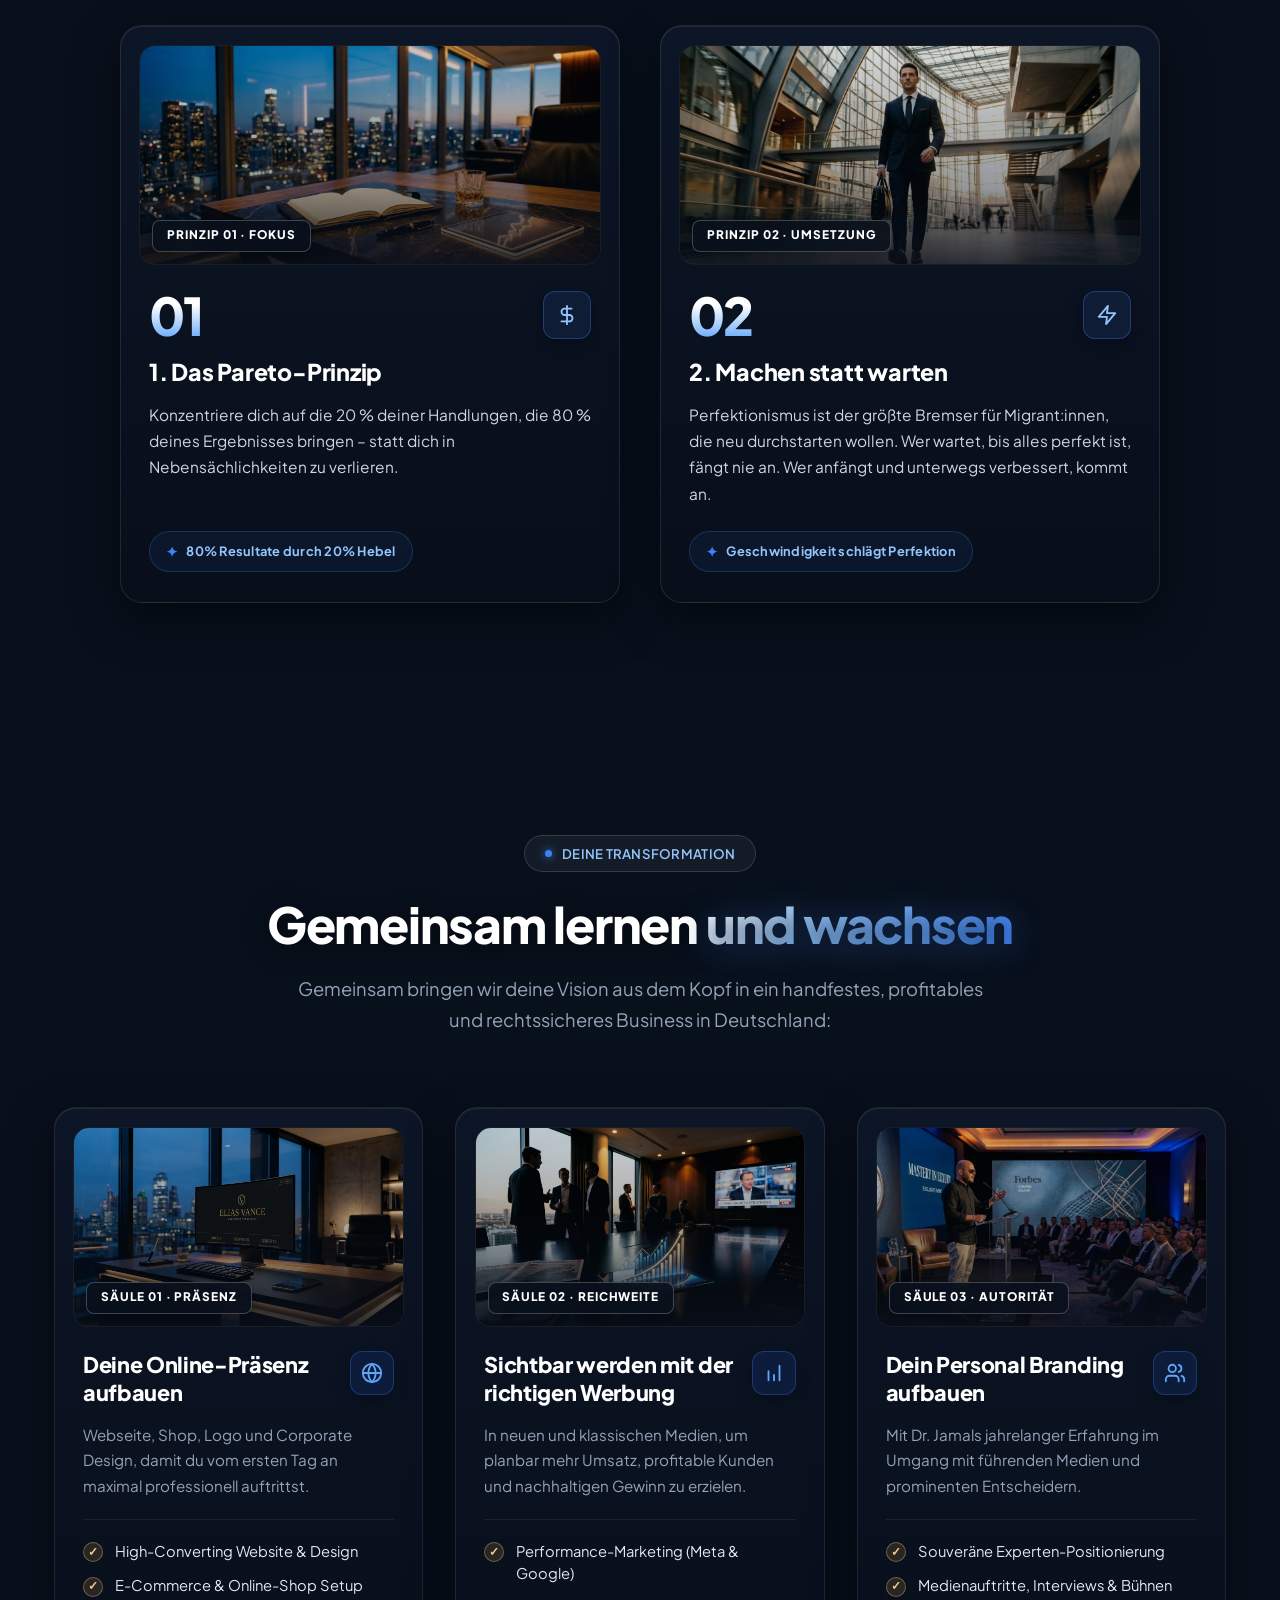
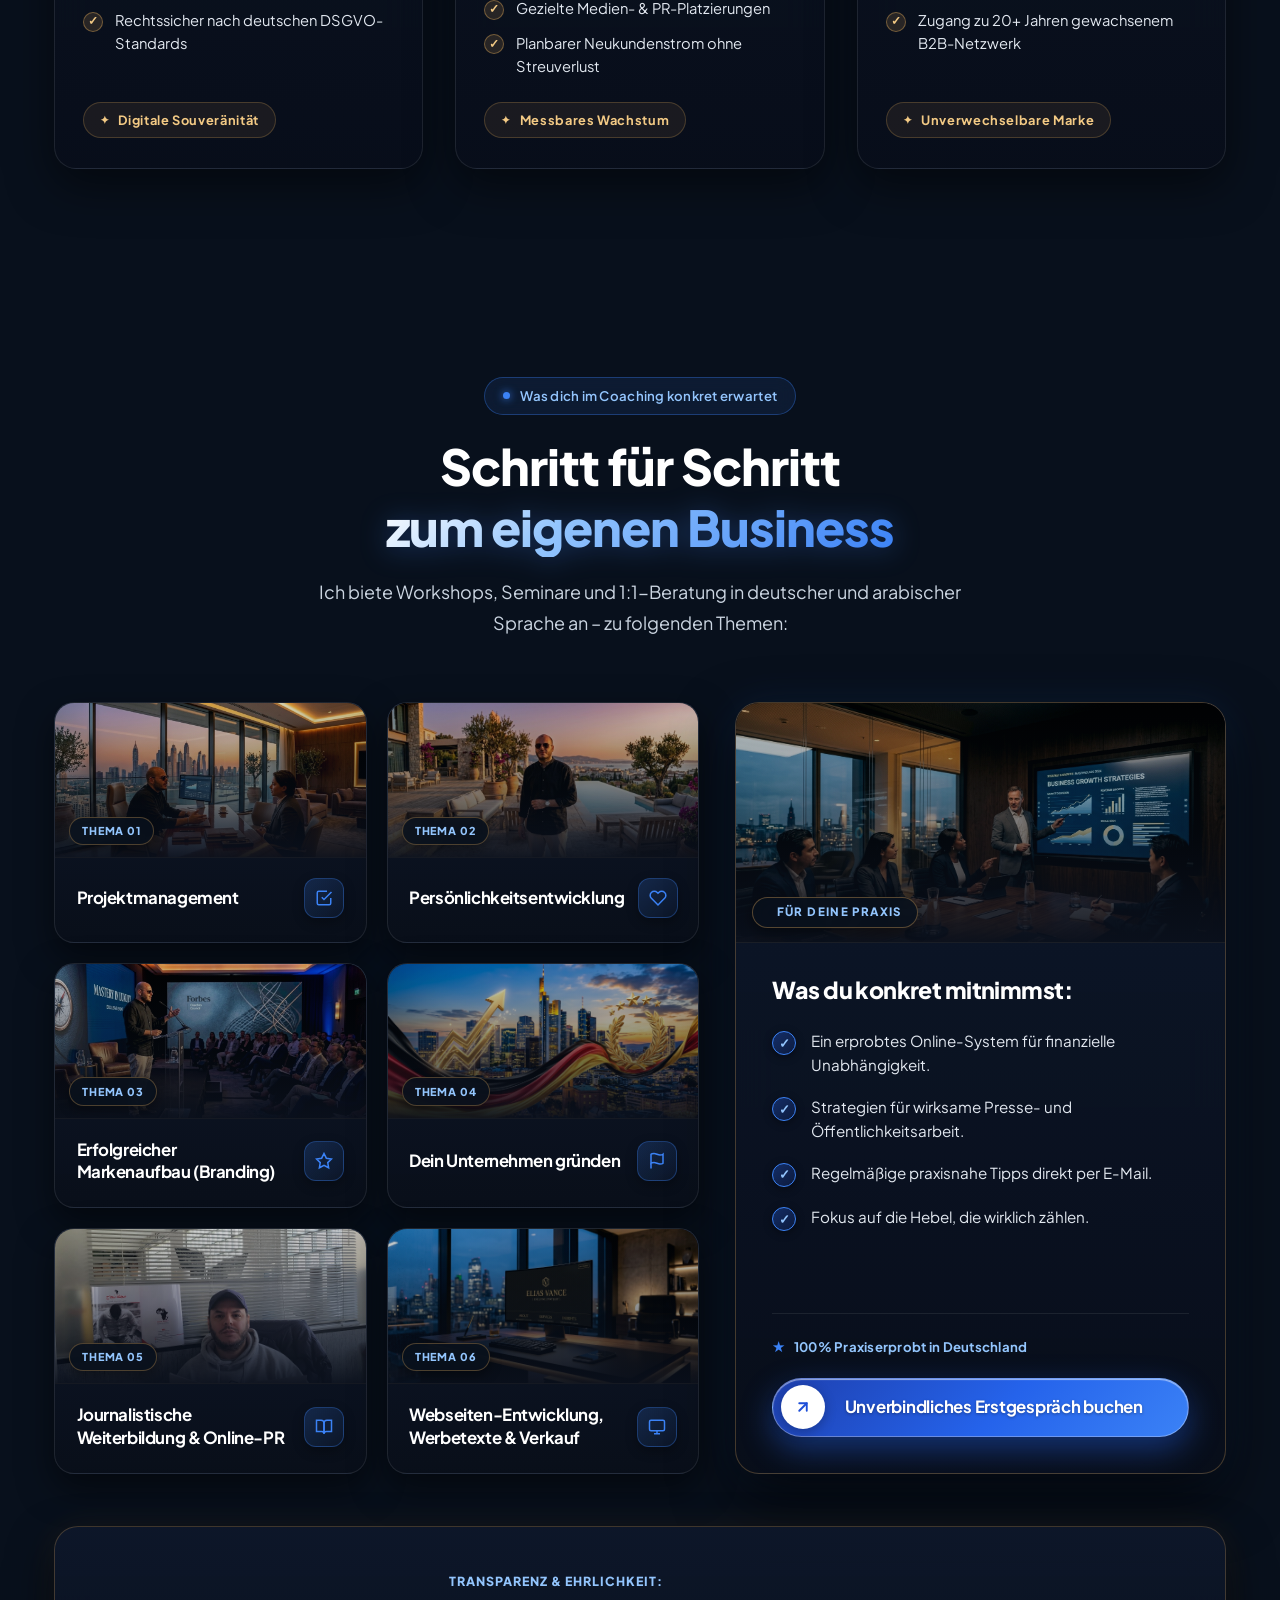
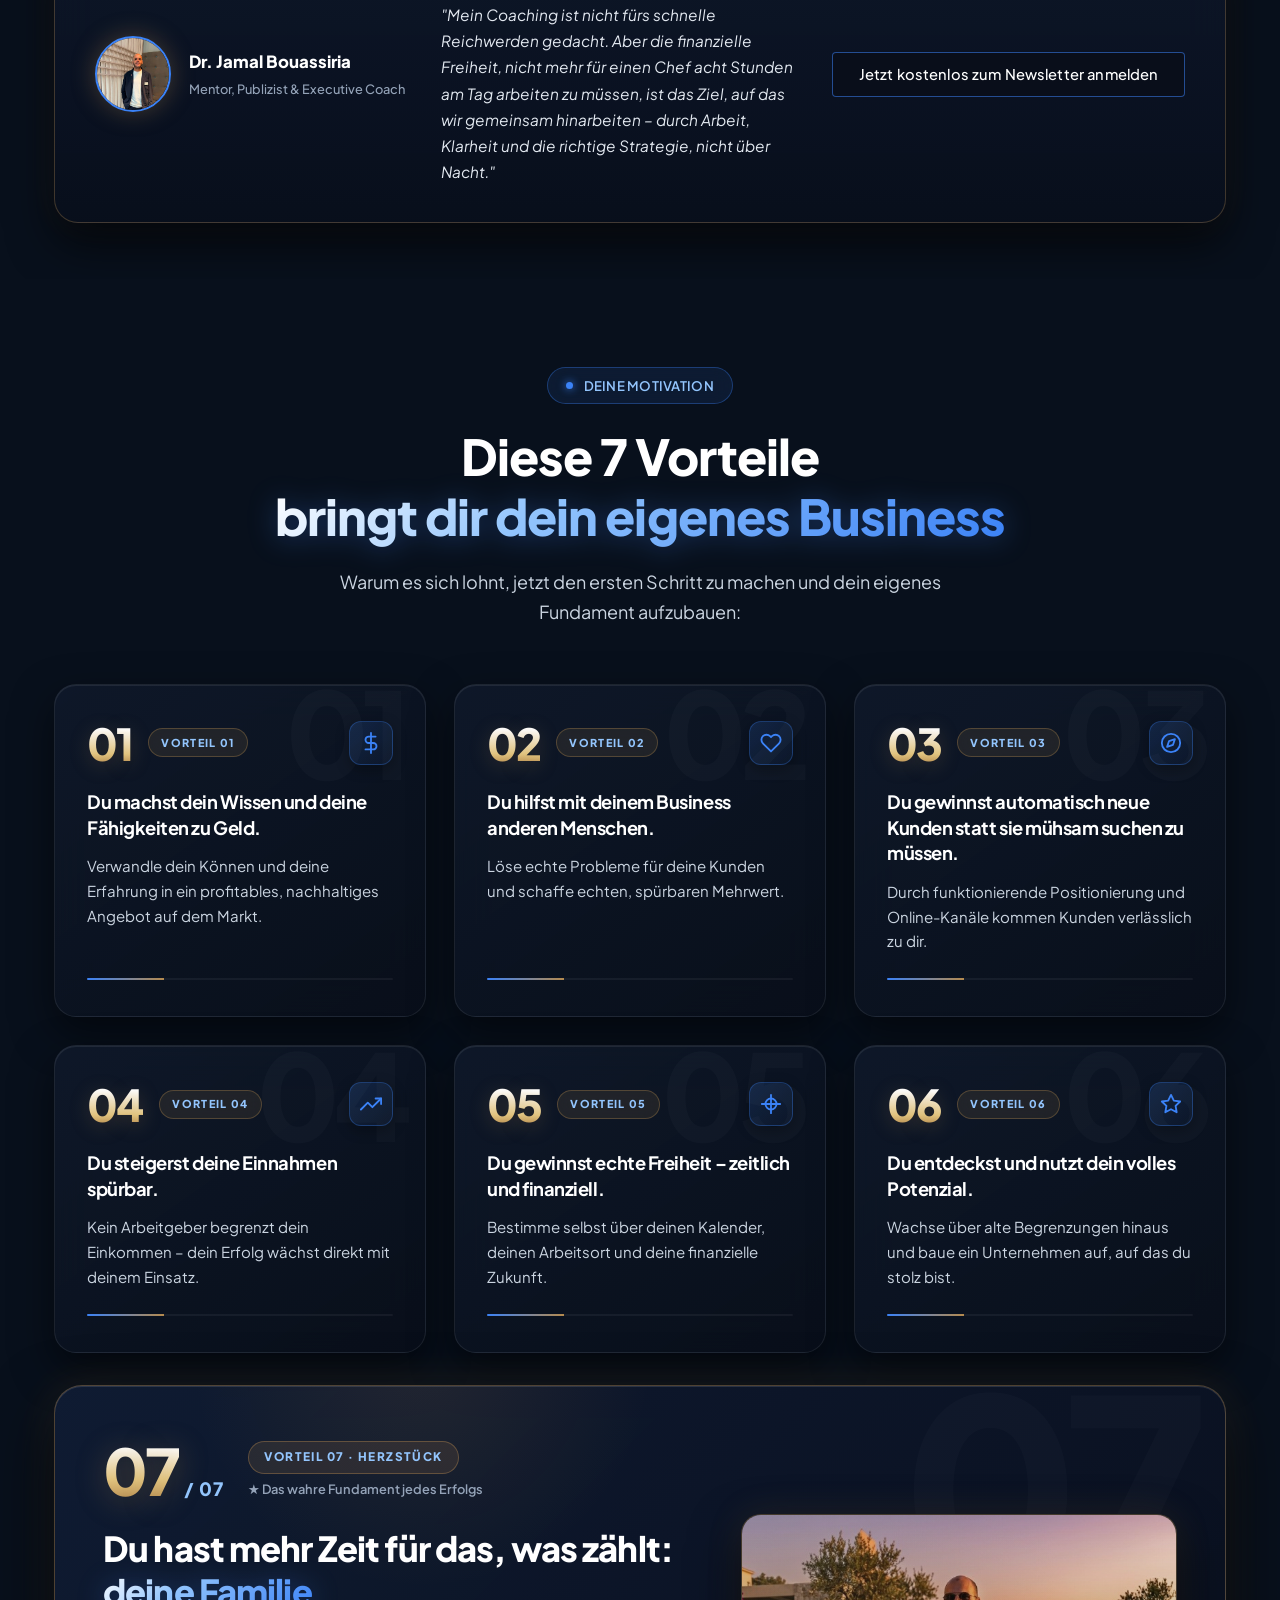
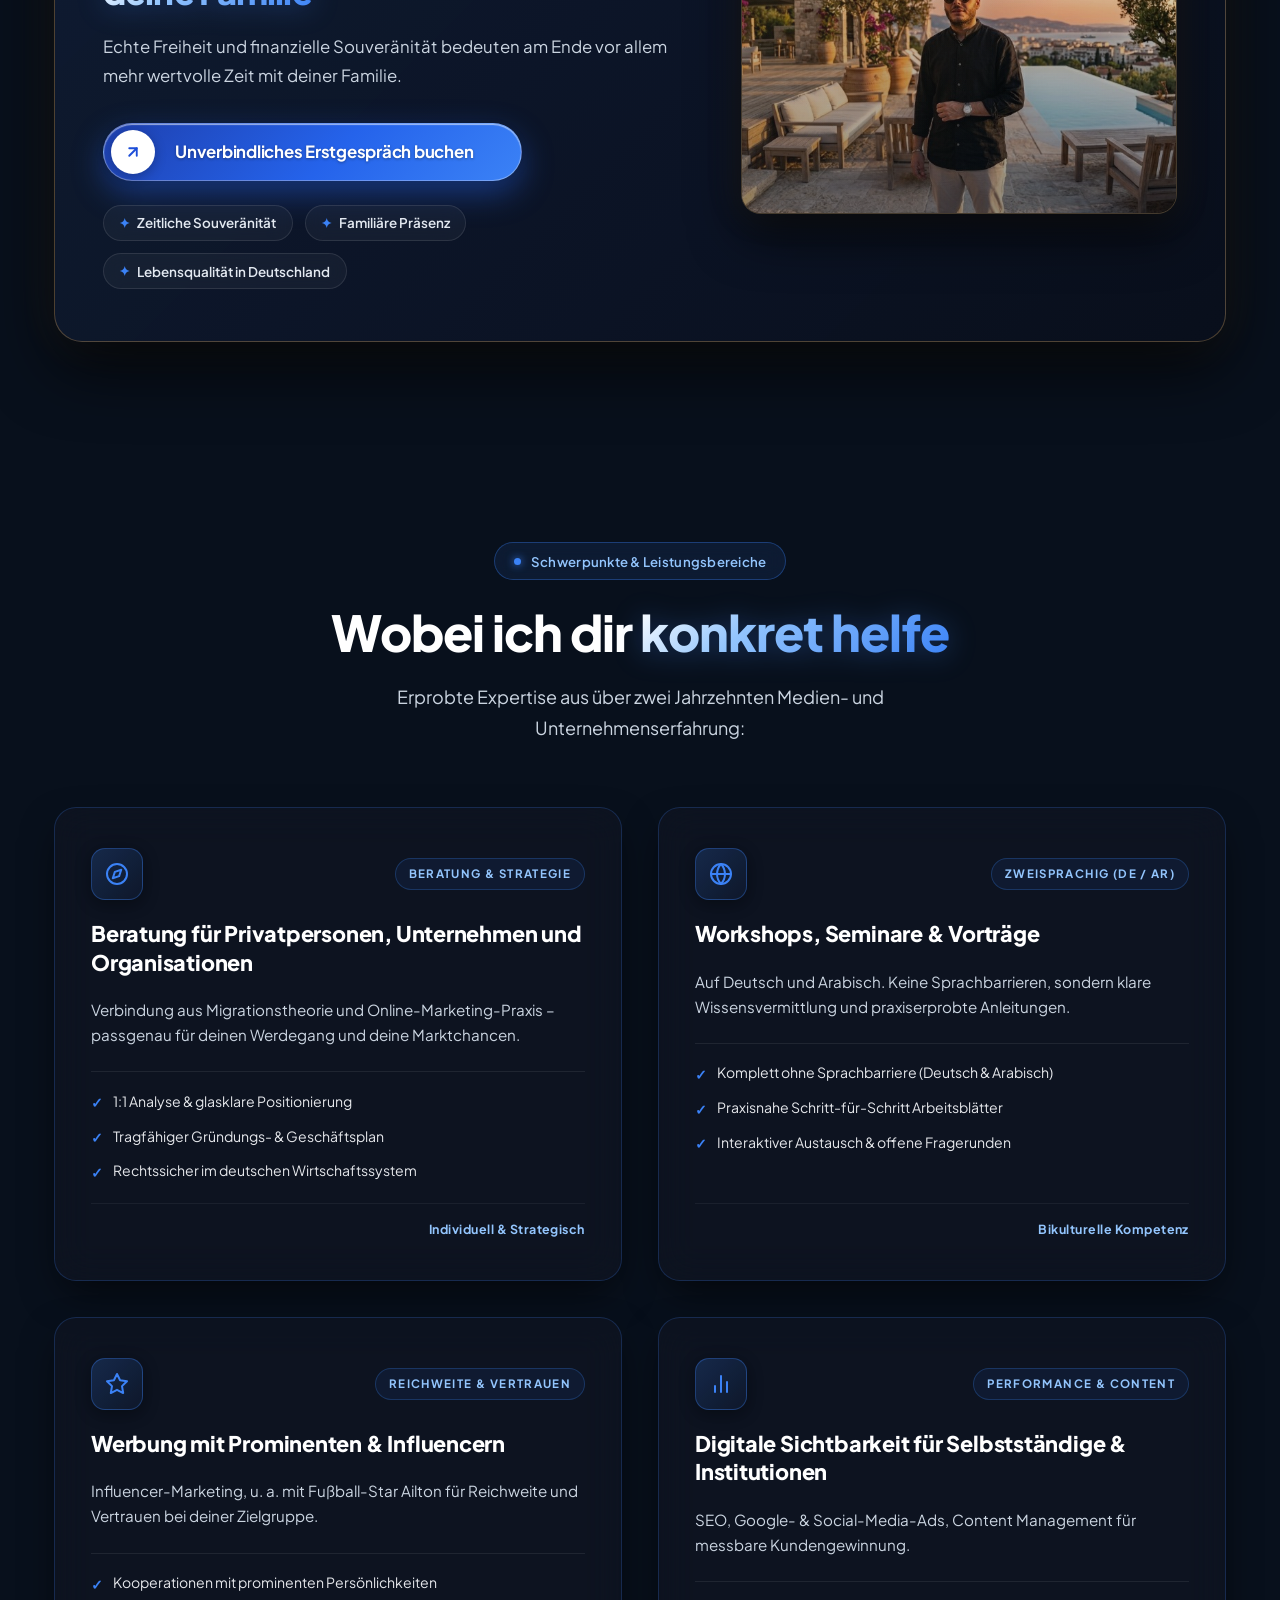
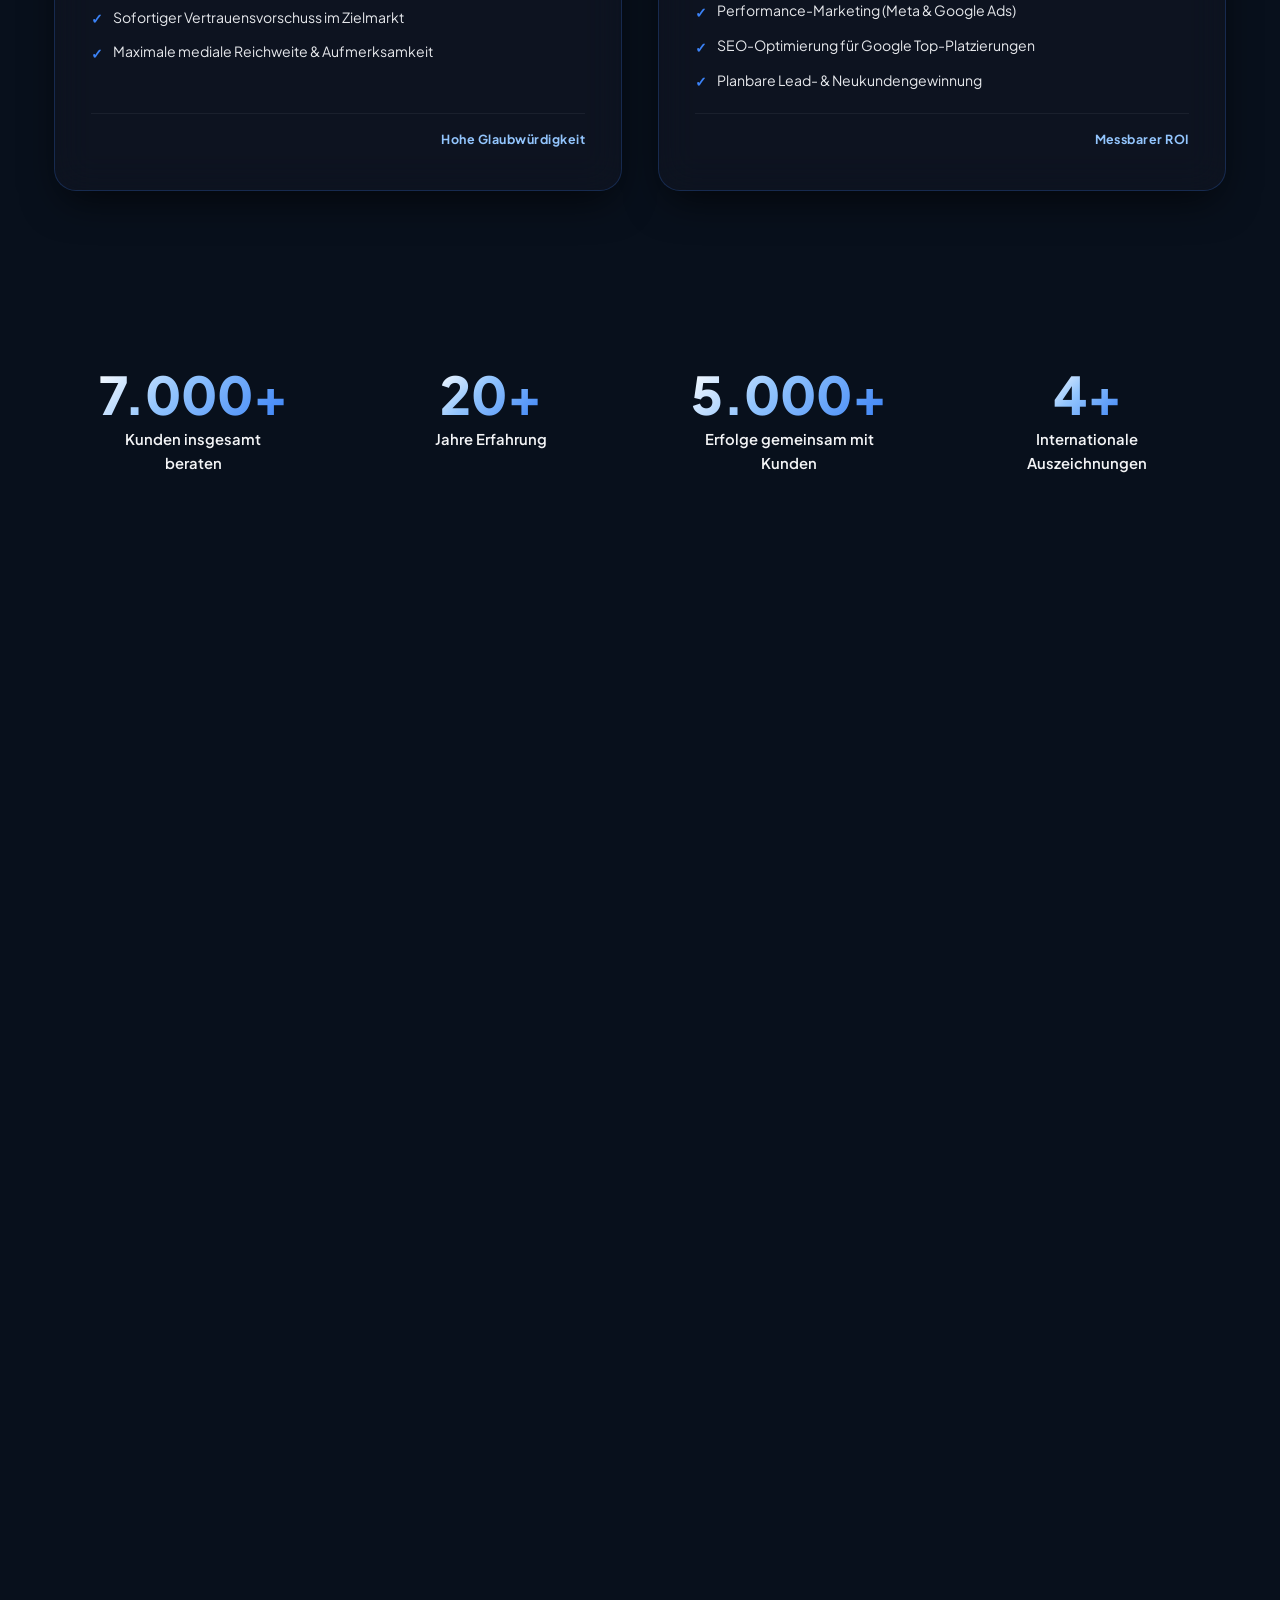
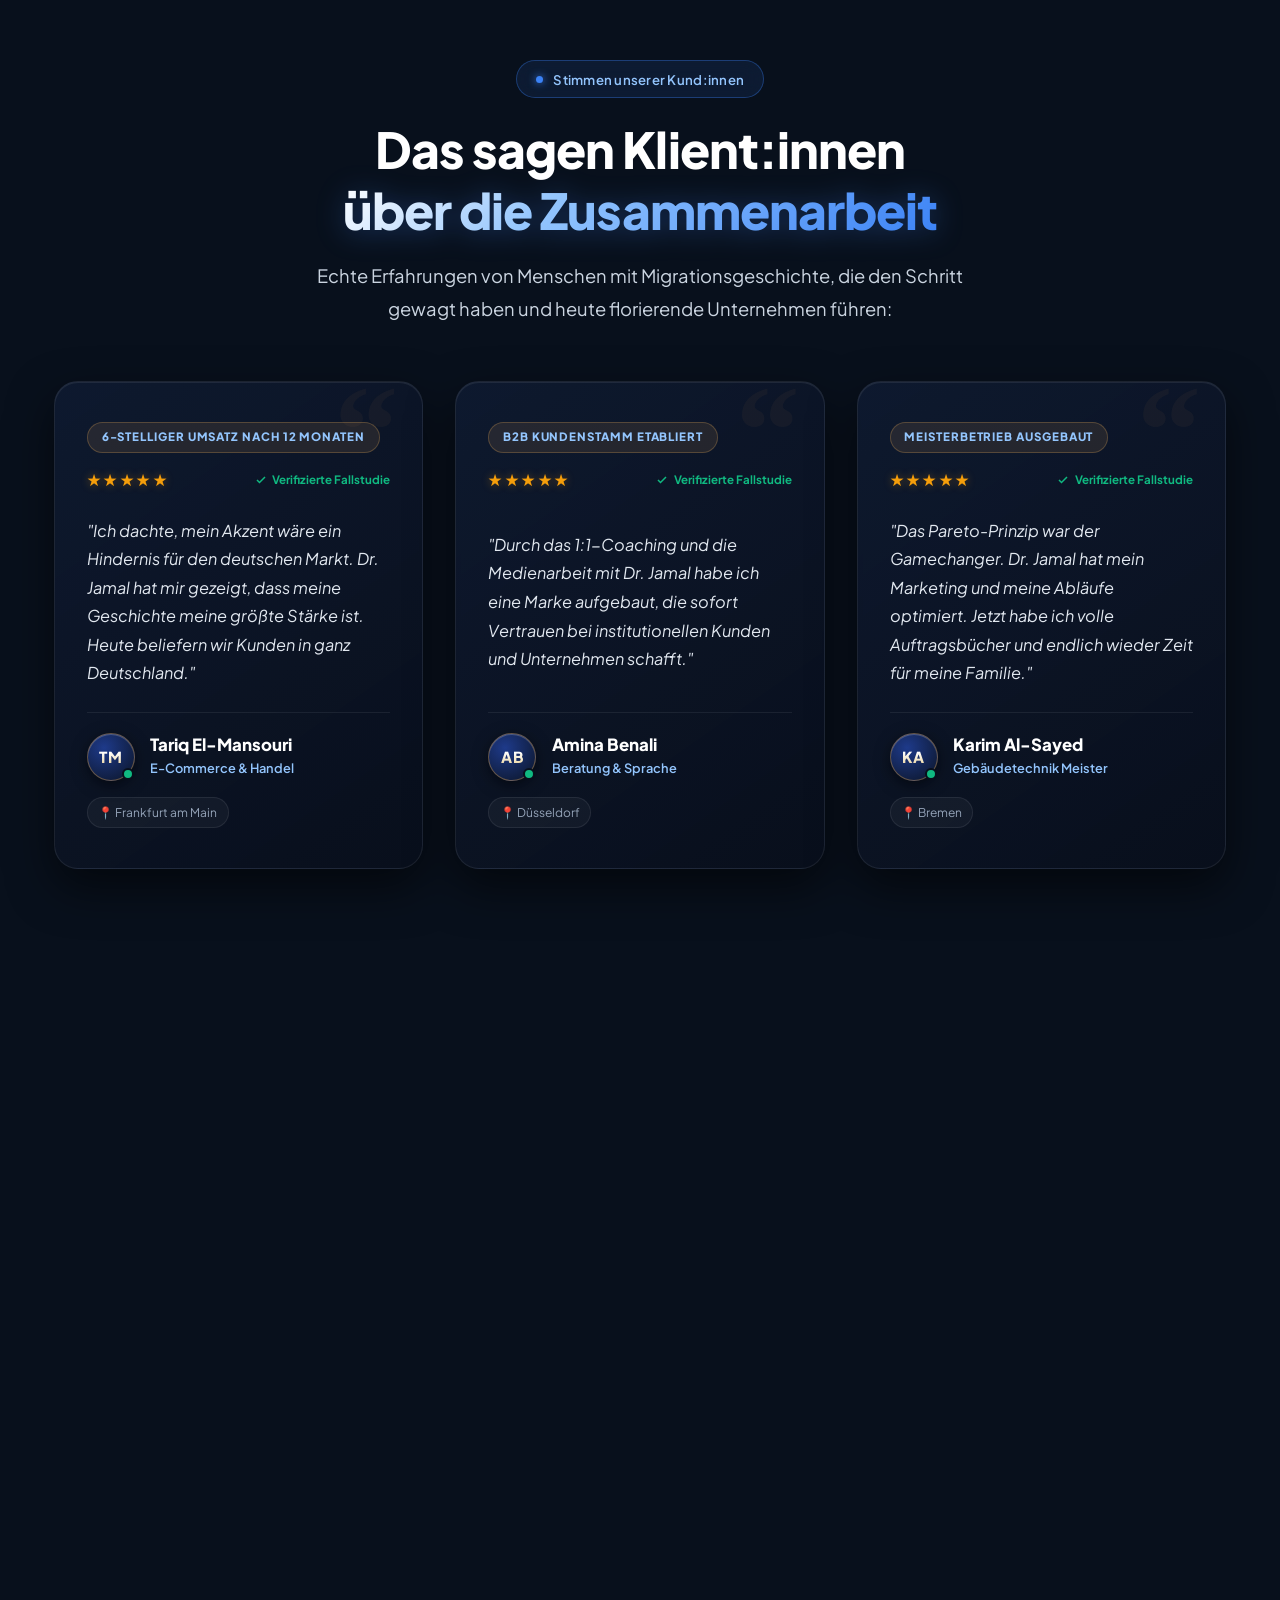
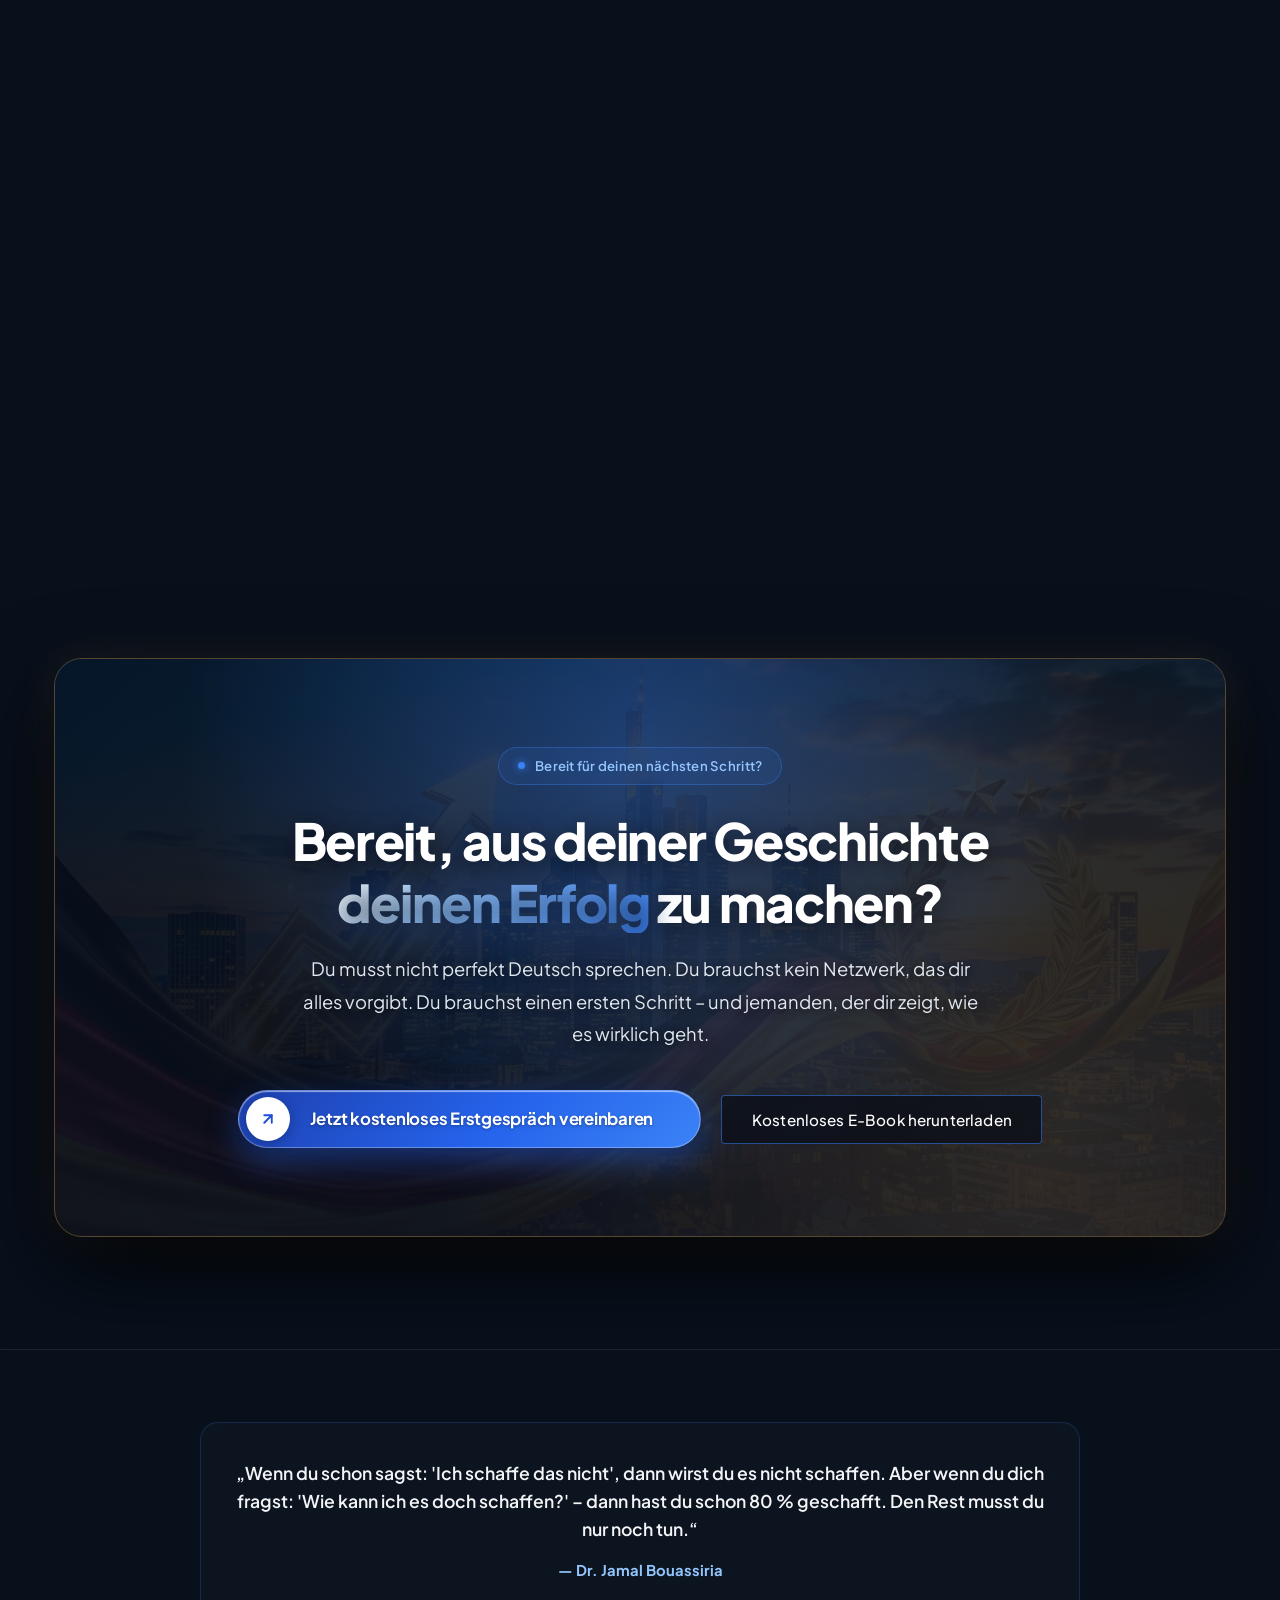
==== commit 898b377e: "feat: blue brand logo favicon, Dr. prefix in Impressum & Datenschutz, afripamediaservice.de footer l" ====
--- a/index.html
+++ b/index.html
@@ -12,10 +12,10 @@
   <meta name="author" content="Dr. Jamal Bouassiria">
 
   <!-- Canonical & Multilingual Hreflang SEO -->
-  <link rel="canonical" href="https://coaching.grafikausdenker.com/">
-  <link rel="alternate" hreflang="de" href="https://coaching.grafikausdenker.com/">
-  <link rel="alternate" hreflang="ar" href="https://coaching.grafikausdenker.com/?lang=ar">
-  <link rel="alternate" hreflang="x-default" href="https://coaching.grafikausdenker.com/">
+  <link rel="canonical" href="https://coaching.jamalbouassiria.de/">
+  <link rel="alternate" hreflang="de" href="https://coaching.jamalbouassiria.de/">
+  <link rel="alternate" hreflang="ar" href="https://coaching.jamalbouassiria.de/?lang=ar">
+  <link rel="alternate" hreflang="x-default" href="https://coaching.jamalbouassiria.de/">
 
   <!-- Performance & Fonts Preconnect -->
   <link rel="preconnect" href="https://fonts.googleapis.com">
@@ -28,25 +28,25 @@
 
   <!-- Open Graph / Facebook / WhatsApp / LinkedIn -->
   <meta property="og:type" content="website">
-  <meta property="og:url" content="https://coaching.grafikausdenker.com/">
+  <meta property="og:url" content="https://coaching.jamalbouassiria.de/">
   <meta property="og:site_name" content="Dr. Jamal Bouassiria Coaching">
   <meta property="og:locale" content="de_DE">
   <meta property="og:locale:alternate" content="ar_AR">
   <meta property="og:title" content="Dr. Jamal Bouassiria | 1:1 Business Coaching für Migranten in Deutschland">
   <meta property="og:description"
     content="Aus eigener Kraft ein erfolgreiches Unternehmen in Deutschland aufbauen – trotz Sprachbarriere oder fehlendem Start-Netzwerk. 1:1, ehrlich und praxiserprobt.">
-  <meta property="og:image" content="https://coaching.grafikausdenker.com/assets/images/dr_jamal_bouassiria.jpg">
+  <meta property="og:image" content="https://coaching.jamalbouassiria.de/assets/images/dr_jamal_bouassiria.jpg">
   <meta property="og:image:width" content="1200">
   <meta property="og:image:height" content="630">
   <meta property="og:image:alt" content="Dr. Jamal Bouassiria Profil und Coaching">
 
   <!-- Twitter Card -->
   <meta name="twitter:card" content="summary_large_image">
-  <meta name="twitter:url" content="https://coaching.grafikausdenker.com/">
+  <meta name="twitter:url" content="https://coaching.jamalbouassiria.de/">
   <meta name="twitter:title" content="Dr. Jamal Bouassiria | Business Coaching für Migranten in Deutschland">
   <meta name="twitter:description"
     content="Aus eigener Kraft ein erfolgreiches Unternehmen in Deutschland gründen. 100% praxisnah auf Deutsch und Arabisch.">
-  <meta name="twitter:image" content="https://coaching.grafikausdenker.com/assets/images/dr_jamal_bouassiria.jpg">
+  <meta name="twitter:image" content="https://coaching.jamalbouassiria.de/assets/images/dr_jamal_bouassiria.jpg">
 
   <!-- Favicon & Manifest (Client Official Logo) -->
   <link rel="icon" type="image/png" sizes="32x32" href="assets/images/favicon-32x32.png">
@@ -64,15 +64,15 @@
     {
       "@context": "https://schema.org",
       "@type": "Person",
-      "@id": "https://coaching.grafikausdenker.com/#person",
+      "@id": "https://coaching.jamalbouassiria.de/#person",
       "name": "Dr. Jamal Bouassiria",
       "jobTitle": "Politikwissenschaftler, Journalist & PR-Unternehmer",
       "worksFor": {
         "@type": "Organization",
         "name": "Afripa Media Service"
       },
-      "url": "https://coaching.grafikausdenker.com/",
-      "image": "https://coaching.grafikausdenker.com/assets/images/dr_jamal_bouassiria.jpg",
+      "url": "https://coaching.jamalbouassiria.de/",
+      "image": "https://coaching.jamalbouassiria.de/assets/images/dr_jamal_bouassiria.jpg",
       "alumniOf": {
         "@type": "EducationalOrganization",
         "name": "Universität Bremen"
@@ -95,9 +95,9 @@
     {
       "@context": "https://schema.org",
       "@type": "ProfessionalService",
-      "@id": "https://coaching.grafikausdenker.com/#service",
+      "@id": "https://coaching.jamalbouassiria.de/#service",
       "name": "Dr. Jamal Bouassiria - Business Coaching & Mentoring",
-      "image": "https://coaching.grafikausdenker.com/assets/images/dr_jamal_bouassiria.jpg",
+      "image": "https://coaching.jamalbouassiria.de/assets/images/dr_jamal_bouassiria.jpg",
       "telephone": "+49 176 83 09 21 58",
       "email": "info@jamalbouassiria.de",
       "address": {
@@ -115,7 +115,7 @@
     {
       "@context": "https://schema.org",
       "@type": "FAQPage",
-      "@id": "https://coaching.grafikausdenker.com/#faq",
+      "@id": "https://coaching.jamalbouassiria.de/#faq",
       "mainEntity": [
         {
           "@type": "Question",
@@ -263,6 +263,11 @@
         Anrufen: +49 176 83 09 21 58
       </a>
     </div>
+    <div style="display:flex; justify-content:center; align-items:center; gap:1.25rem; margin-top:1.5rem; padding-top:1rem; border-top:1px solid rgba(255,255,255,0.08); font-size:0.85rem;">
+      <a href="impressum.html" data-i18n="footer_impressum" style="color:var(--text-subtle); text-decoration:underline;">Impressum</a>
+      <span style="color:rgba(255,255,255,0.2);">•</span>
+      <a href="datenschutz.html" data-i18n="footer_datenschutz" style="color:var(--text-subtle); text-decoration:underline;">Datenschutz</a>
+    </div>
   </div>
 
   <main>
@@ -2053,7 +2058,7 @@
           „Wenn du schon sagst: 'Ich schaffe das nicht', dann wirst du es nicht schaffen. Aber wenn du dich fragst: 'Wie
           kann ich es doch schaffen?' – dann hast du schon 80 % geschafft. Den Rest musst du nur noch tun.“
         </p>
-        <span class="footer-quote-author" data-i18n="footer_quote_author">— Jamal Bouassiria</span>
+        <span class="footer-quote-author" data-i18n="footer_quote_author">— Dr. Jamal Bouassiria</span>
       </div>
 
       <div class="footer-grid footer-grid-4col">
@@ -2117,8 +2122,8 @@
           <h4 class="footer-heading" data-i18n="footer_websites_h">Unsere Webseiten</h4>
           <ul class="footer-links-list">
             <li>
-              <a href="https://grafik-ausdenker.com/" target="_blank" rel="noopener noreferrer">
-                grafik-ausdenker.com ↗
+              <a href="https://afripamediaservice.de/" target="_blank" rel="noopener noreferrer">
+                afripamediaservice.de ↗
               </a>
             </li>
             <li>
@@ -2514,7 +2519,7 @@
         <div style="color:#D1D5DB; font-size:0.925rem; line-height:1.75;">
           <p style="font-size:1.05rem; color:#FFFFFF;">
             <strong>Consulting und Service</strong><br>
-            Jamal Bouassiria<br>
+            Dr. Jamal Bouassiria<br>
             Bultstraße 67, 28309 Bremen
           </p>
 
@@ -2587,7 +2592,7 @@
 
           <p style="margin-top:1.25rem;">
             <strong style="color:#FFFFFF;">Affiliate Links:</strong><br>
-            Jamal Bouassiria und alle seine Unternehmen sind Teilnehmer des Partnerprogramms von Amazon EU und von
+            Dr. Jamal Bouassiria und alle seine Unternehmen sind Teilnehmer des Partnerprogramms von Amazon EU und von
             Digistore 24 und anderen sorgfältig ausgewählten Affiliate Partnern.
           </p>
           <p style="margin-top:0.75rem;">
--- a/css/styles.css
+++ b/css/styles.css
@@ -5510,10 +5510,18 @@
   -webkit-backdrop-filter: blur(16px);
   border-top: 1px solid rgba(59, 130, 246, 0.25);
   padding: 0.75rem 1.25rem;
+  padding-bottom: calc(0.75rem + env(safe-area-inset-bottom, 0px));
   z-index: 950;
   align-items: center;
   justify-content: space-between;
   gap: 1rem;
+  transition: transform 0.35s cubic-bezier(0.16, 1, 0.3, 1), opacity 0.3s ease;
+}
+
+.mobile-sticky-bar.footer-in-view {
+  transform: translateY(115%);
+  opacity: 0;
+  pointer-events: none;
 }
 
 @media (min-width: 768px) {
@@ -6046,7 +6054,53 @@
   /* Mobile Sticky Conversion Bar */
   .mobile-sticky-bar {
     padding: 0.65rem 1rem;
+    padding-bottom: calc(0.65rem + env(safe-area-inset-bottom, 0px));
     gap: 0.75rem;
+  }
+
+  /* Footer Mobile Clearance & Prominent Legal Links */
+  .site-footer {
+    padding-bottom: calc(7.5rem + env(safe-area-inset-bottom, 24px)) !important;
+  }
+
+  .footer-bottom {
+    flex-direction: column-reverse !important;
+    gap: 1.5rem !important;
+    align-items: center !important;
+    text-align: center !important;
+    padding-top: 1.75rem !important;
+    padding-bottom: 0.75rem !important;
+  }
+
+  .footer-legal-links {
+    display: inline-flex !important;
+    gap: 2rem !important;
+    align-items: center !important;
+    justify-content: center !important;
+    padding: 0.75rem 2rem !important;
+    background: rgba(16, 26, 46, 0.7) !important;
+    border: 1px solid rgba(59, 130, 246, 0.3) !important;
+    border-radius: 9999px !important;
+    backdrop-filter: blur(12px) !important;
+    -webkit-backdrop-filter: blur(12px) !important;
+    box-shadow: 0 4px 20px rgba(0, 0, 0, 0.4) !important;
+  }
+
+  .footer-legal-links a {
+    font-size: 0.95rem !important;
+    font-weight: 600 !important;
+    color: #93c5fd !important;
+    text-decoration: underline !important;
+    text-underline-offset: 4px !important;
+    padding: 0.4rem 0.75rem !important;
+    min-height: 44px !important;
+    display: inline-flex !important;
+    align-items: center !important;
+  }
+
+  .footer-legal-links a:hover,
+  .footer-legal-links a:active {
+    color: #ffffff !important;
   }
 }
 
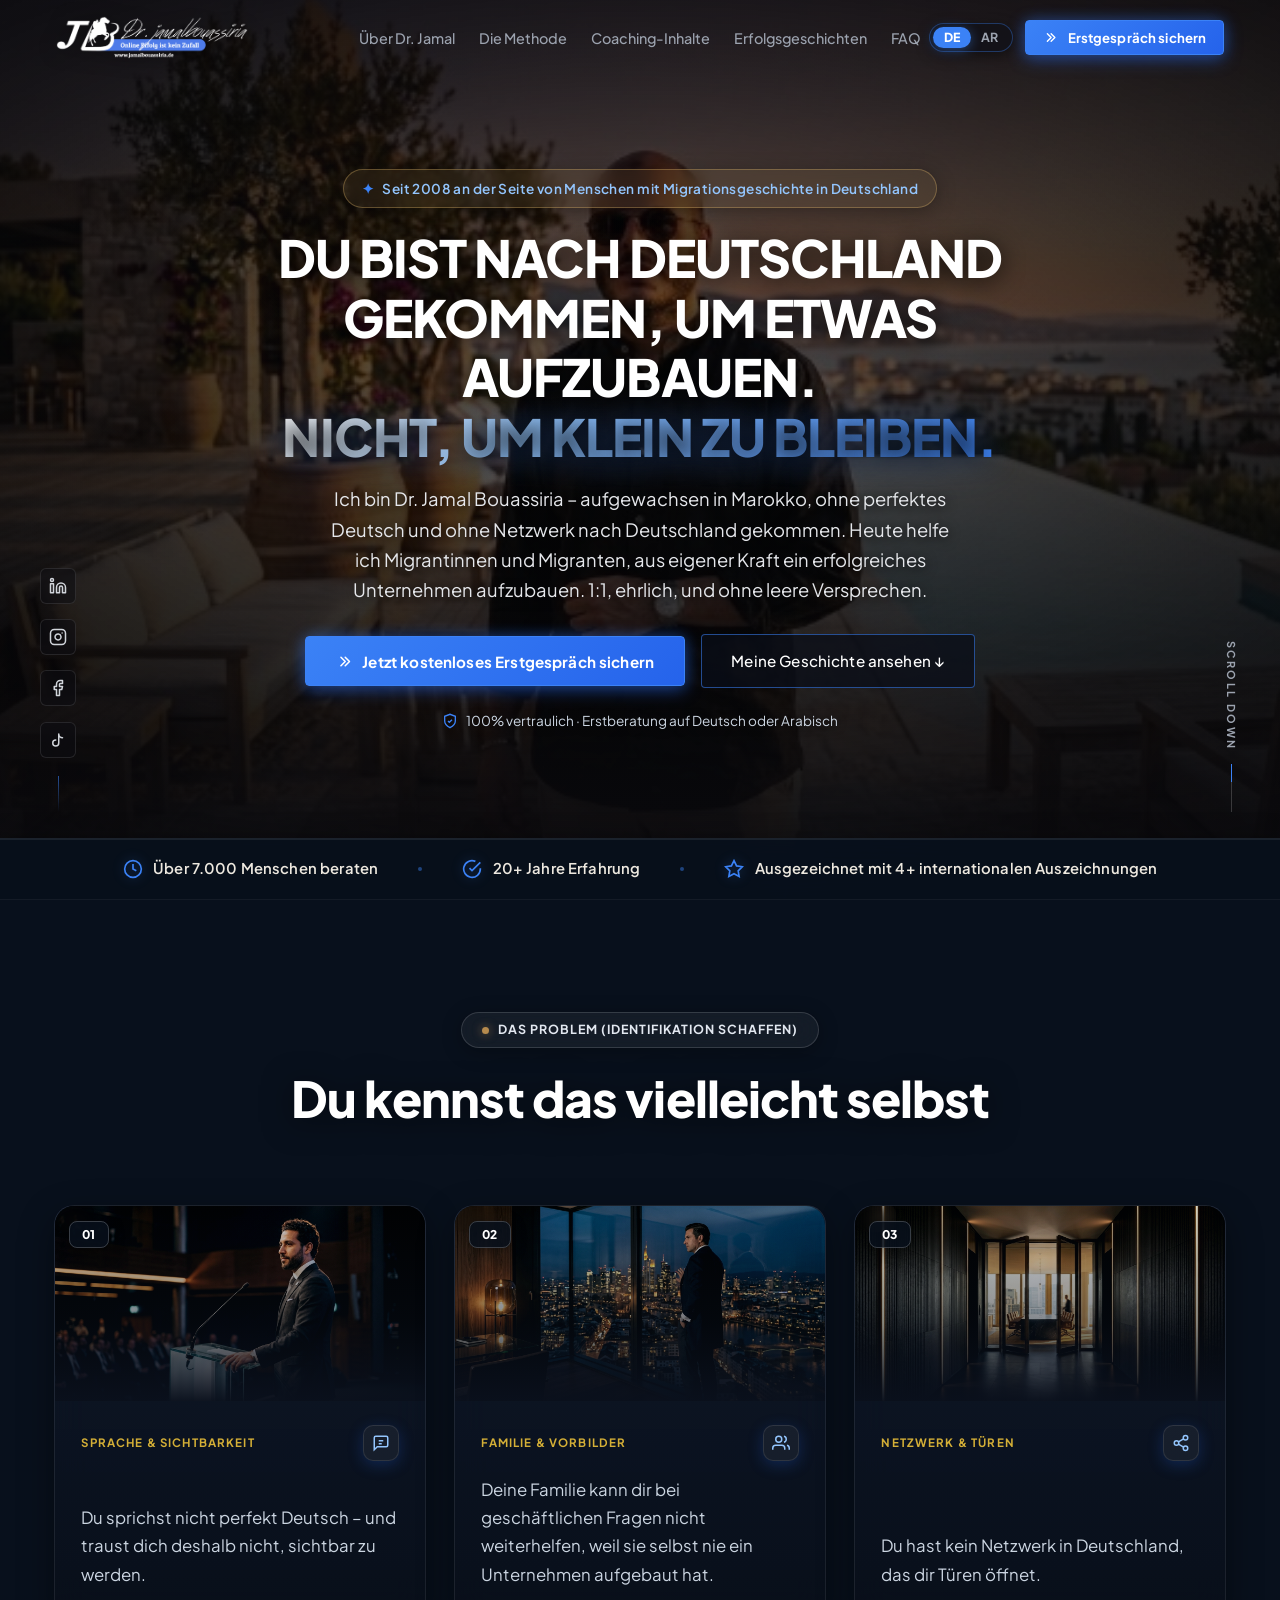
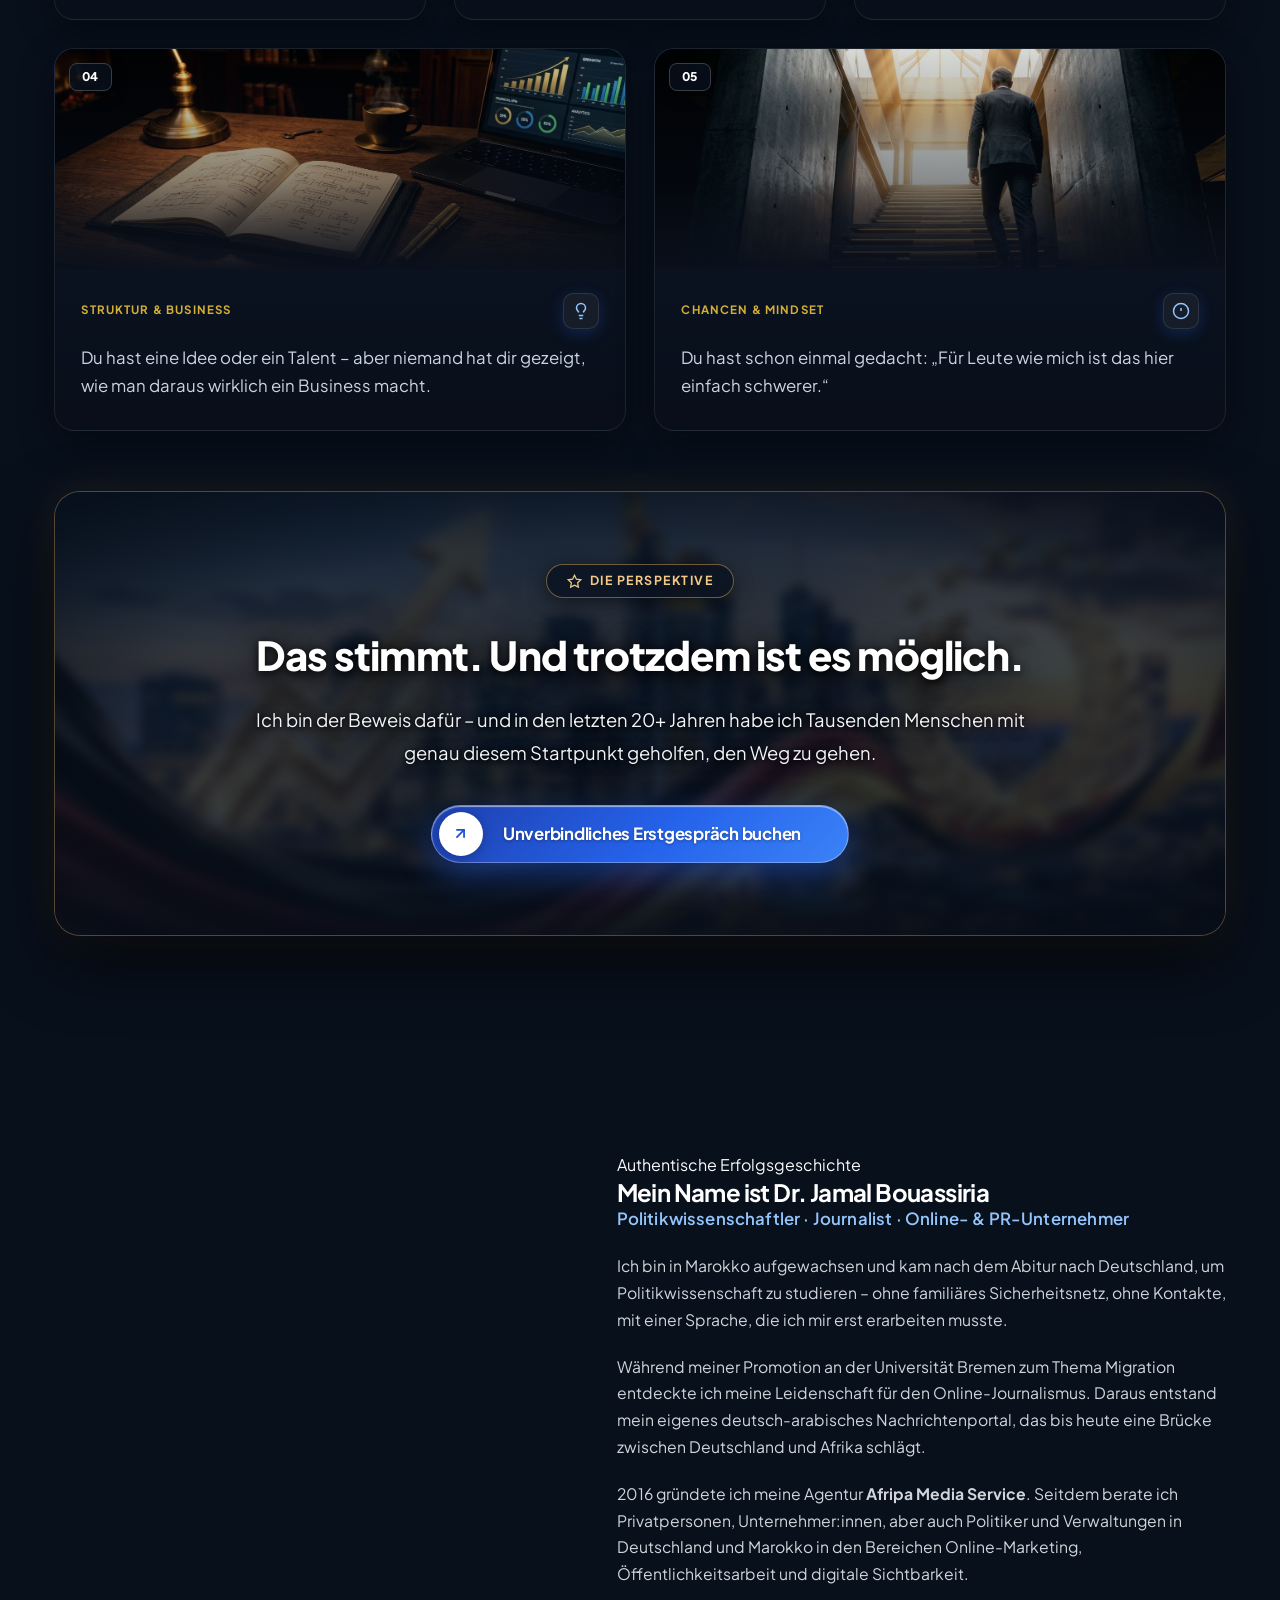
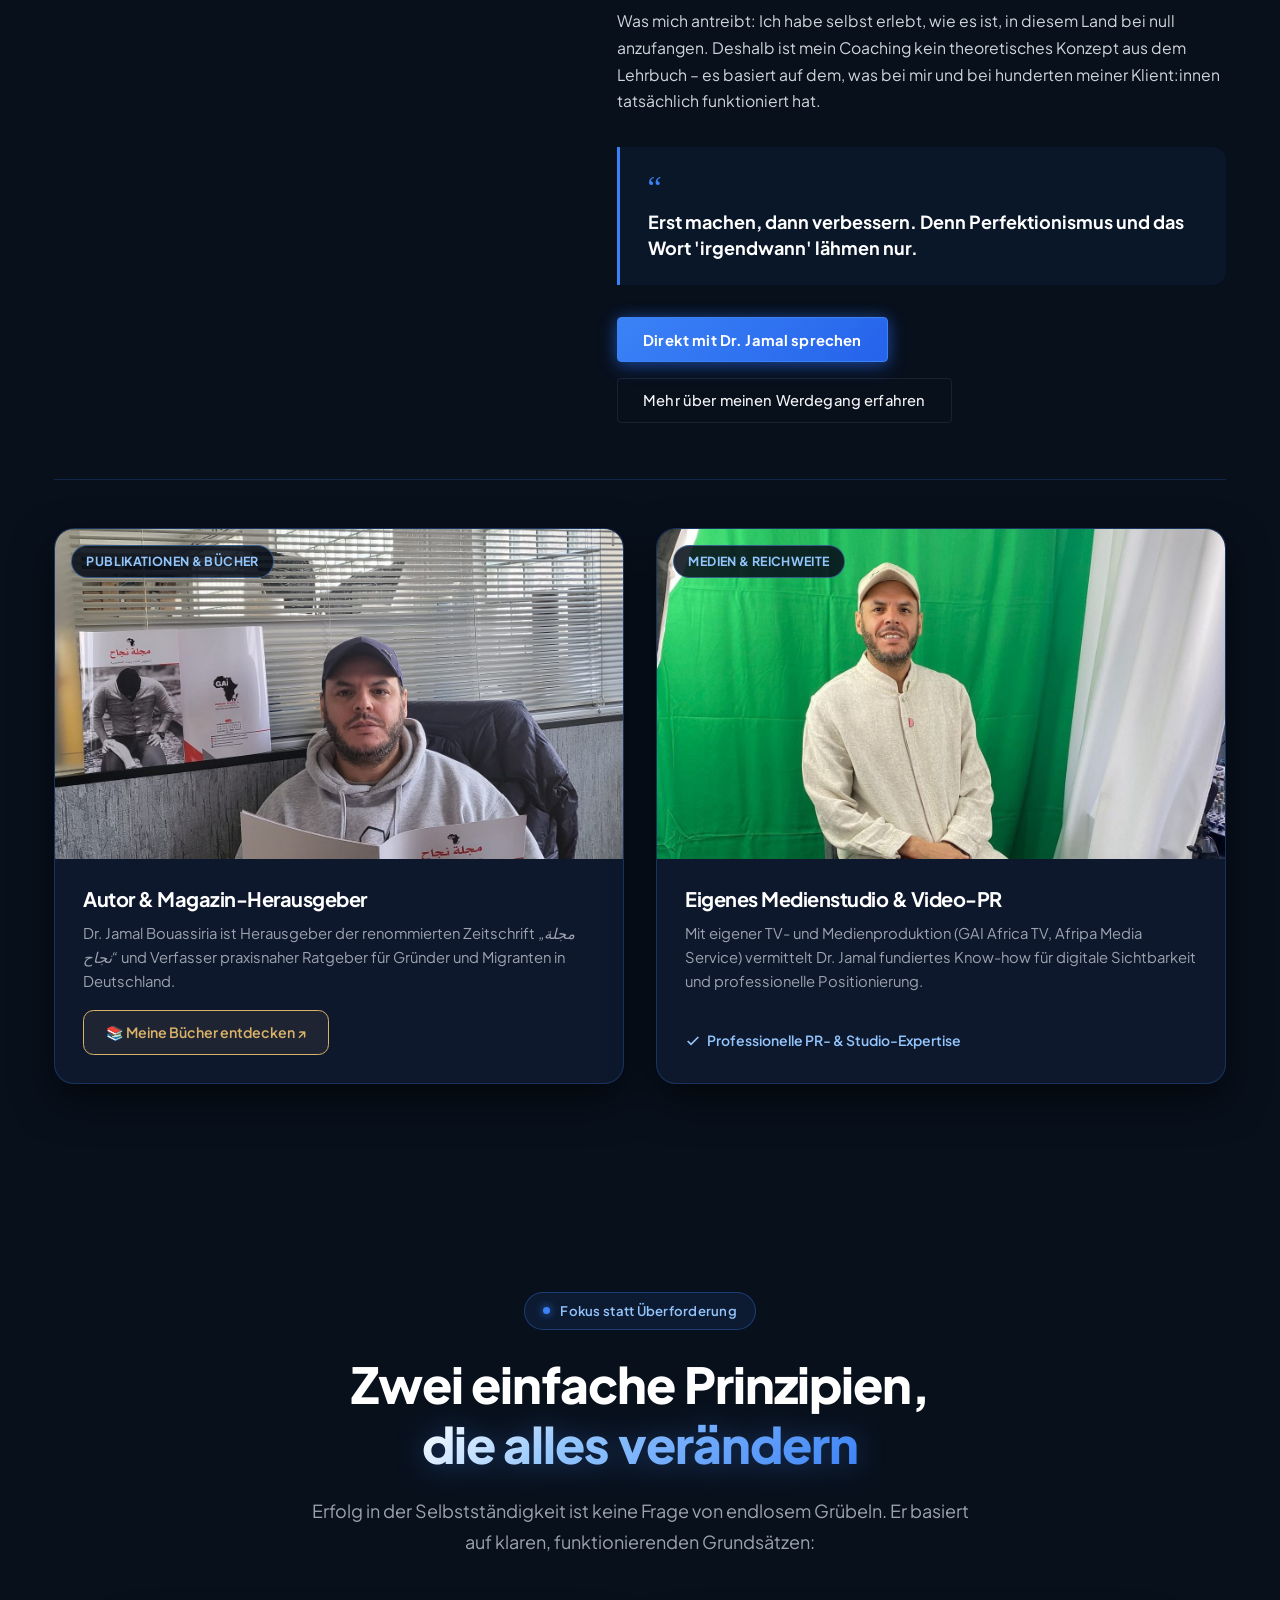
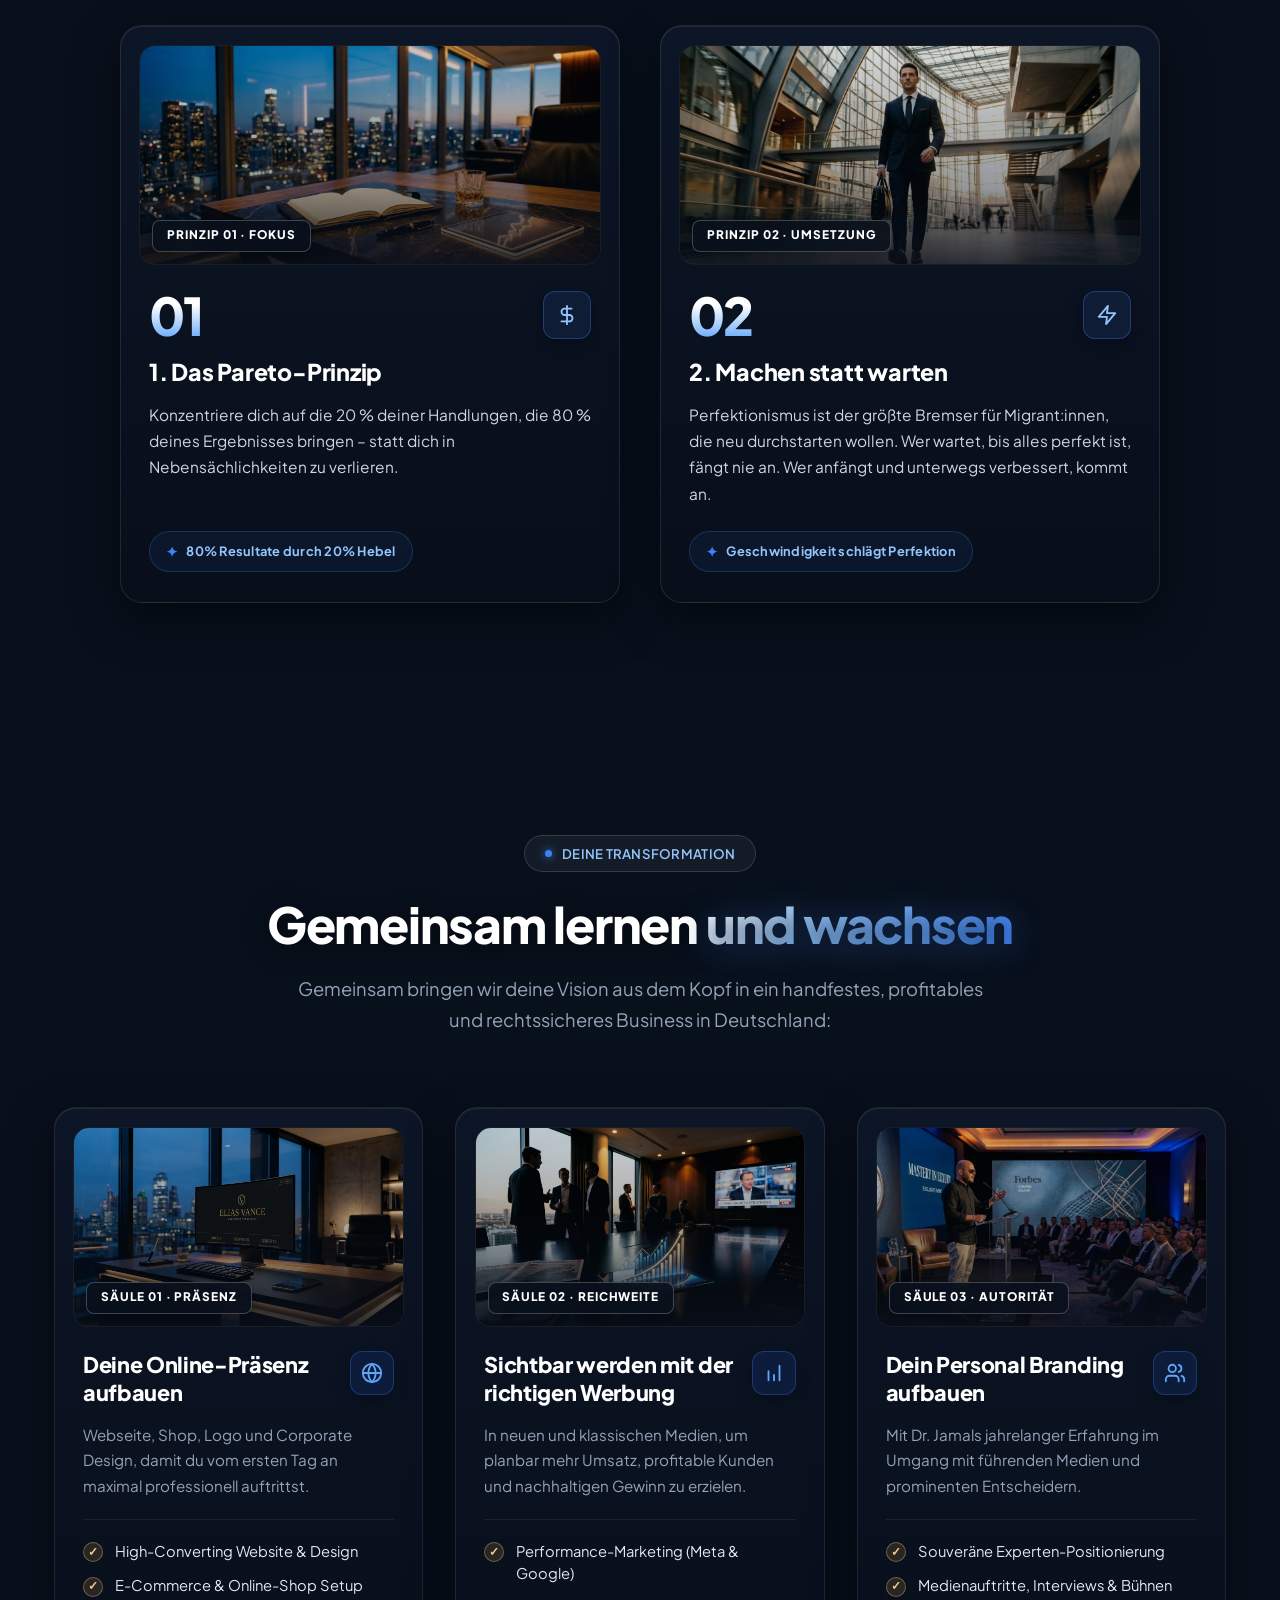
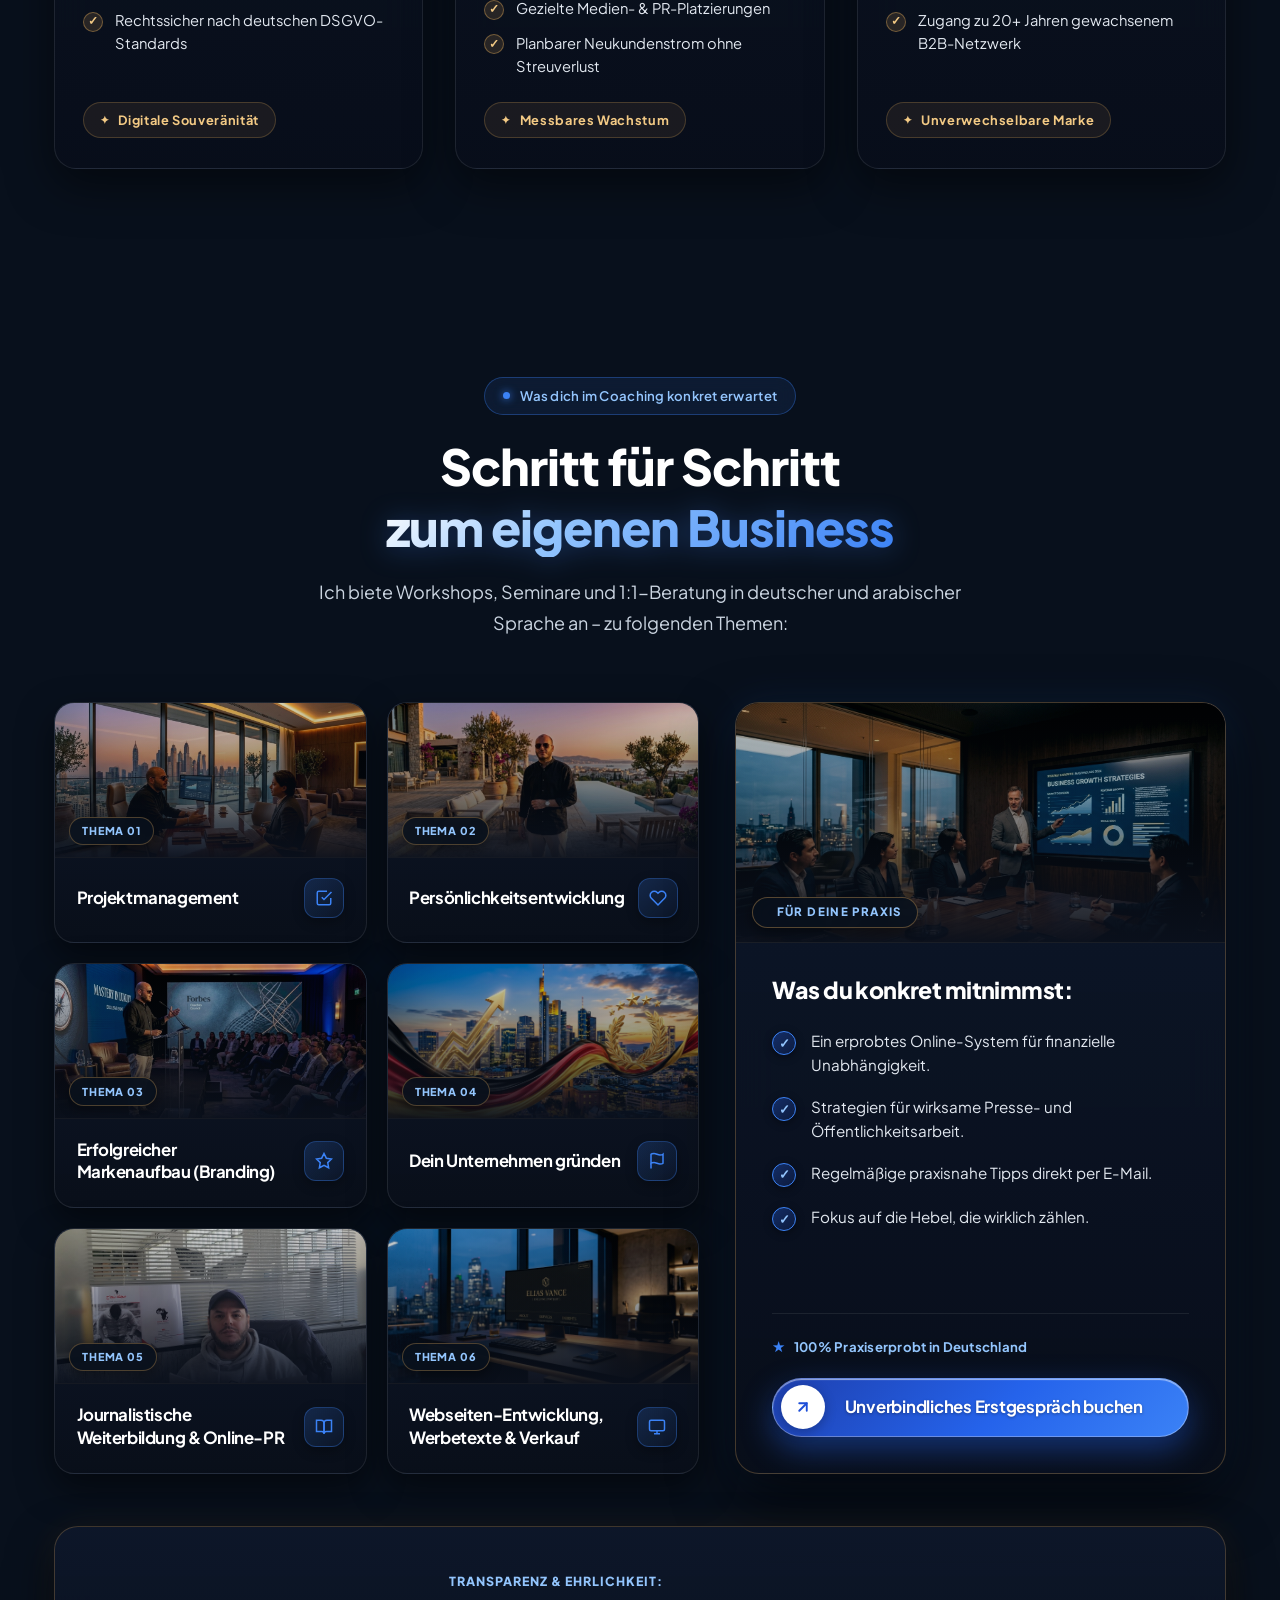
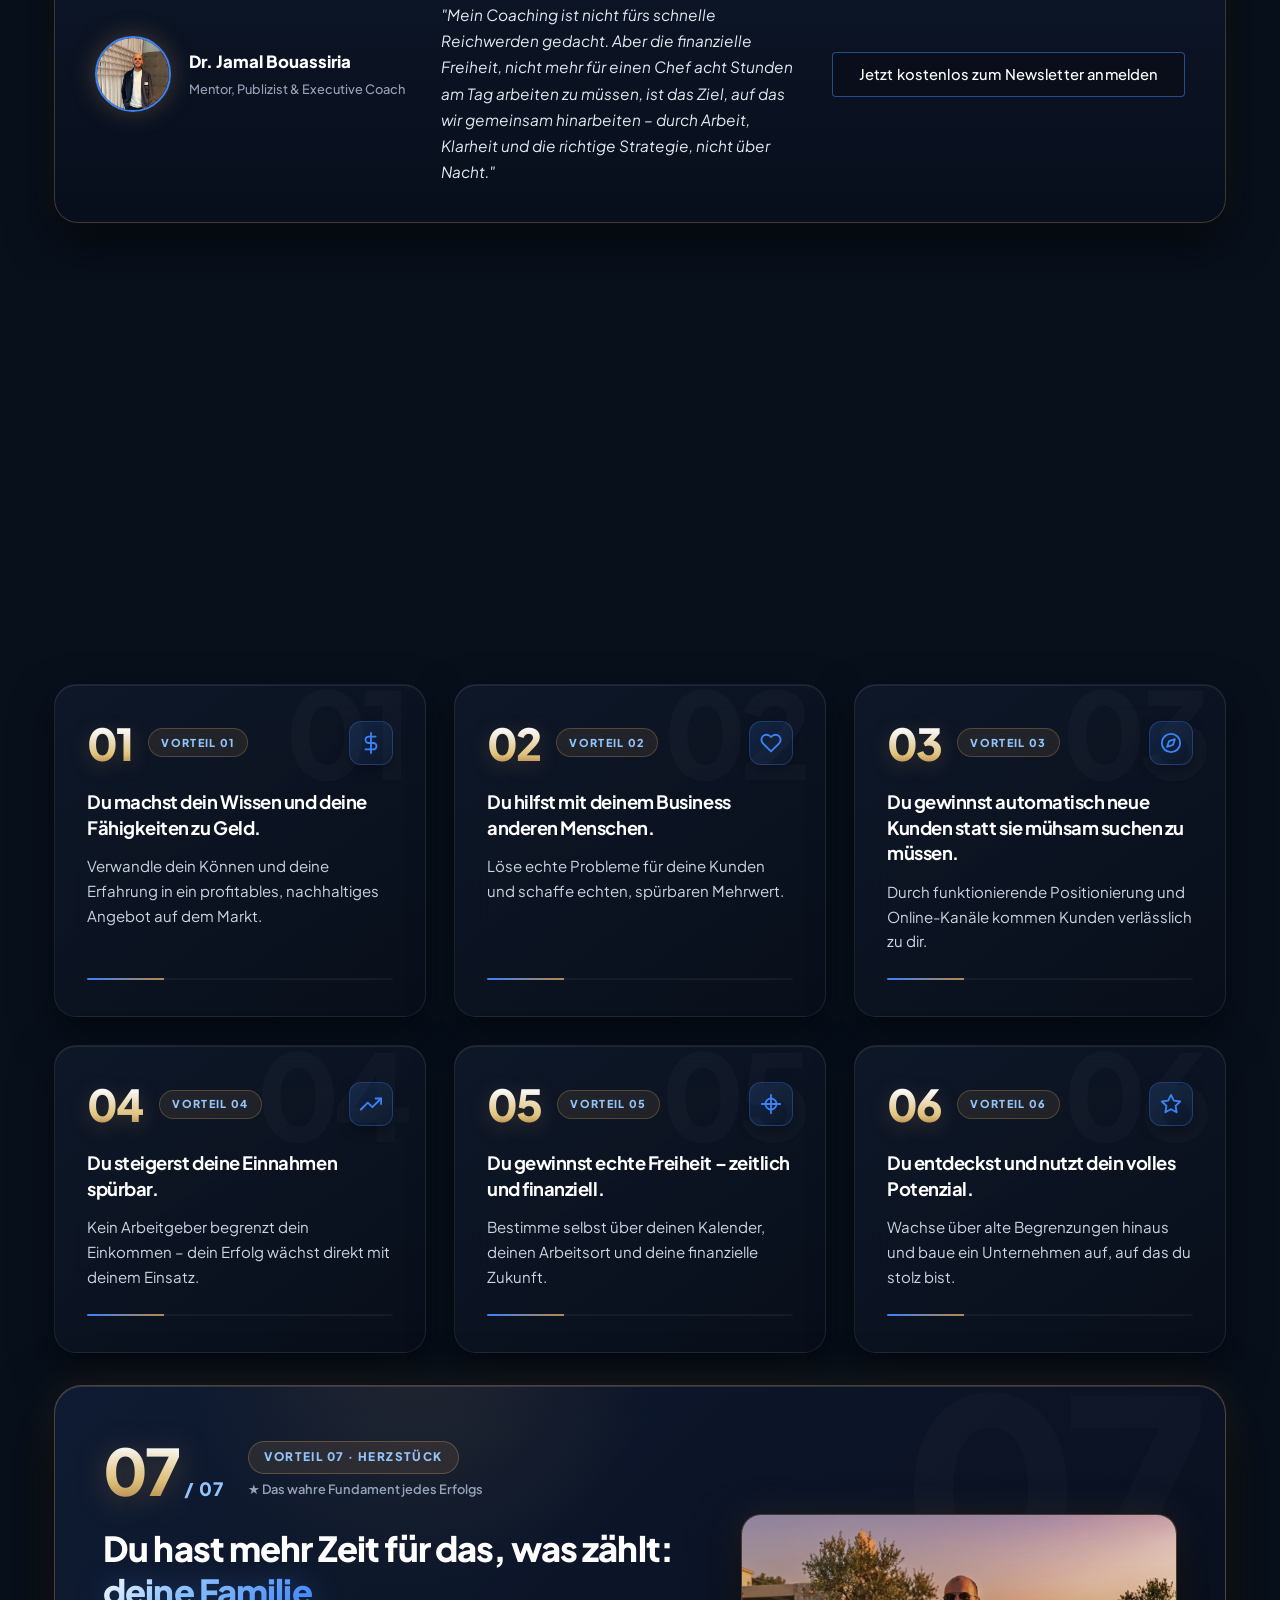
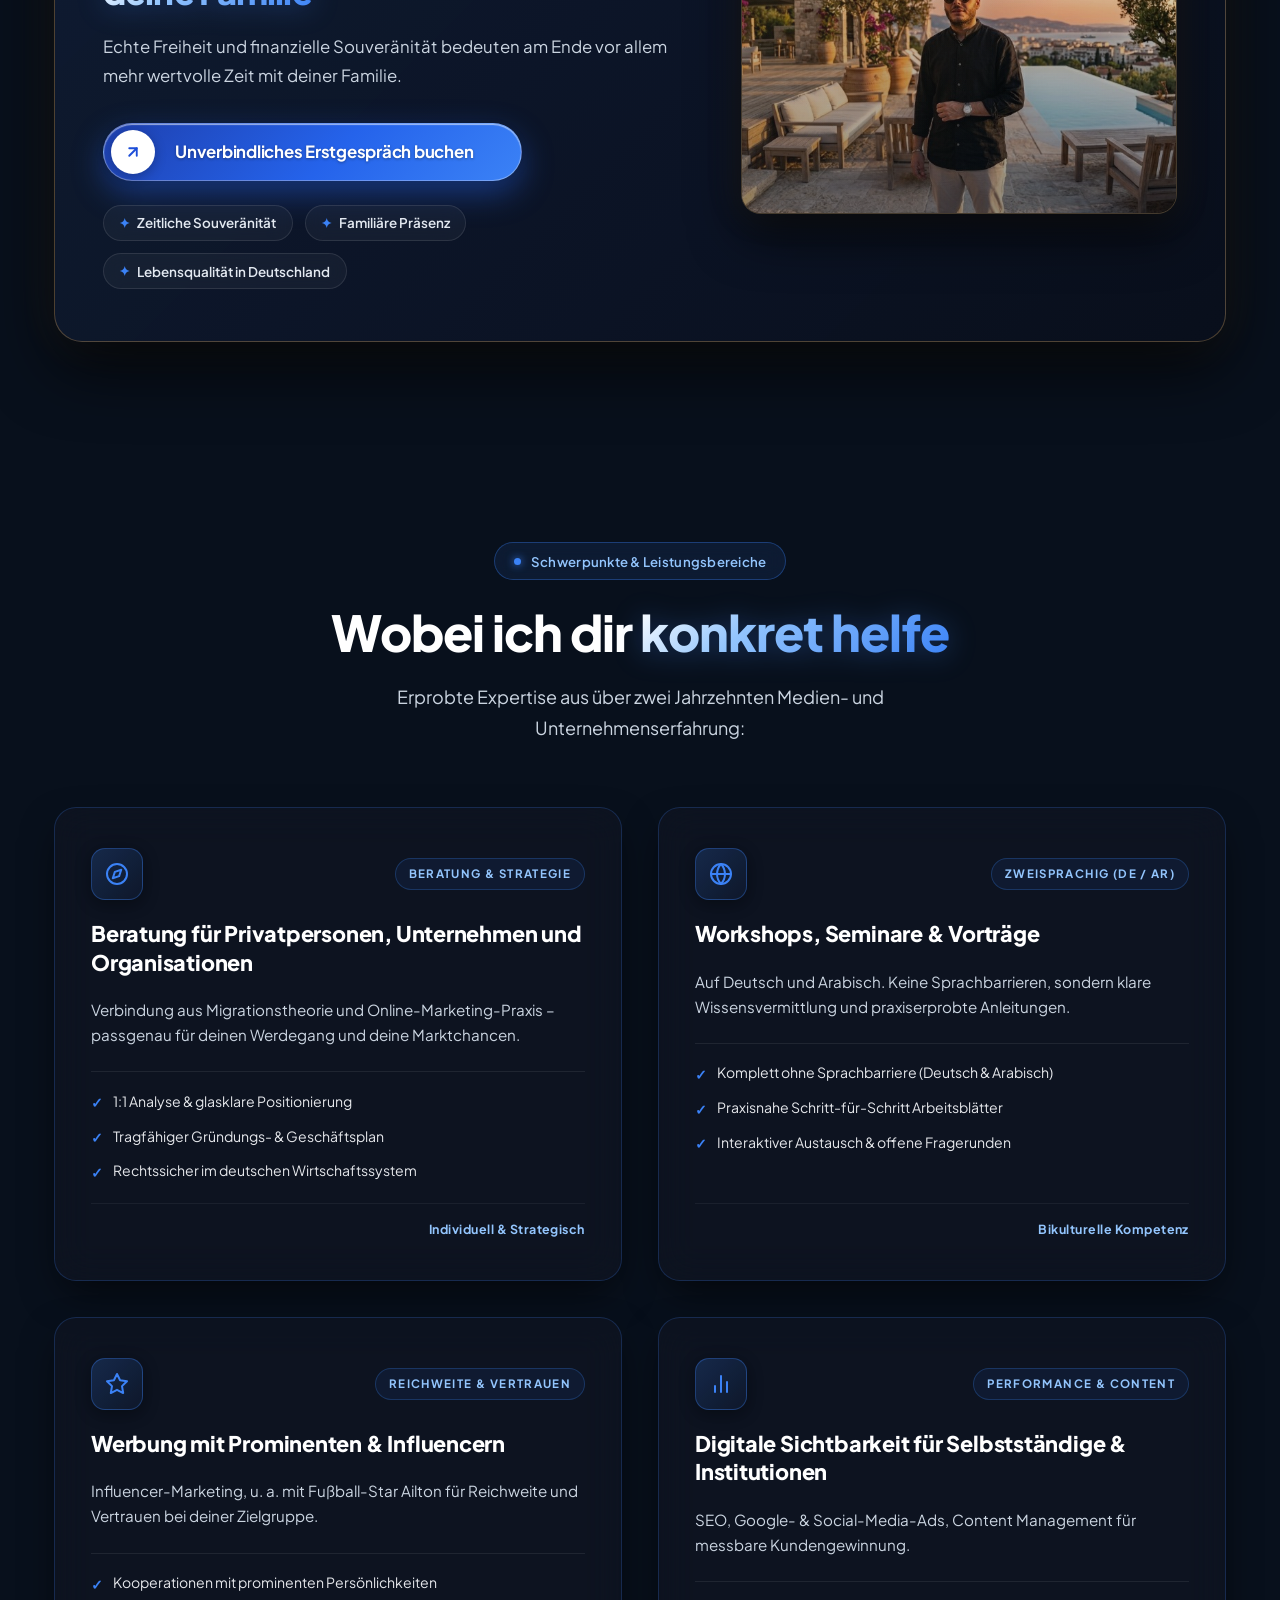
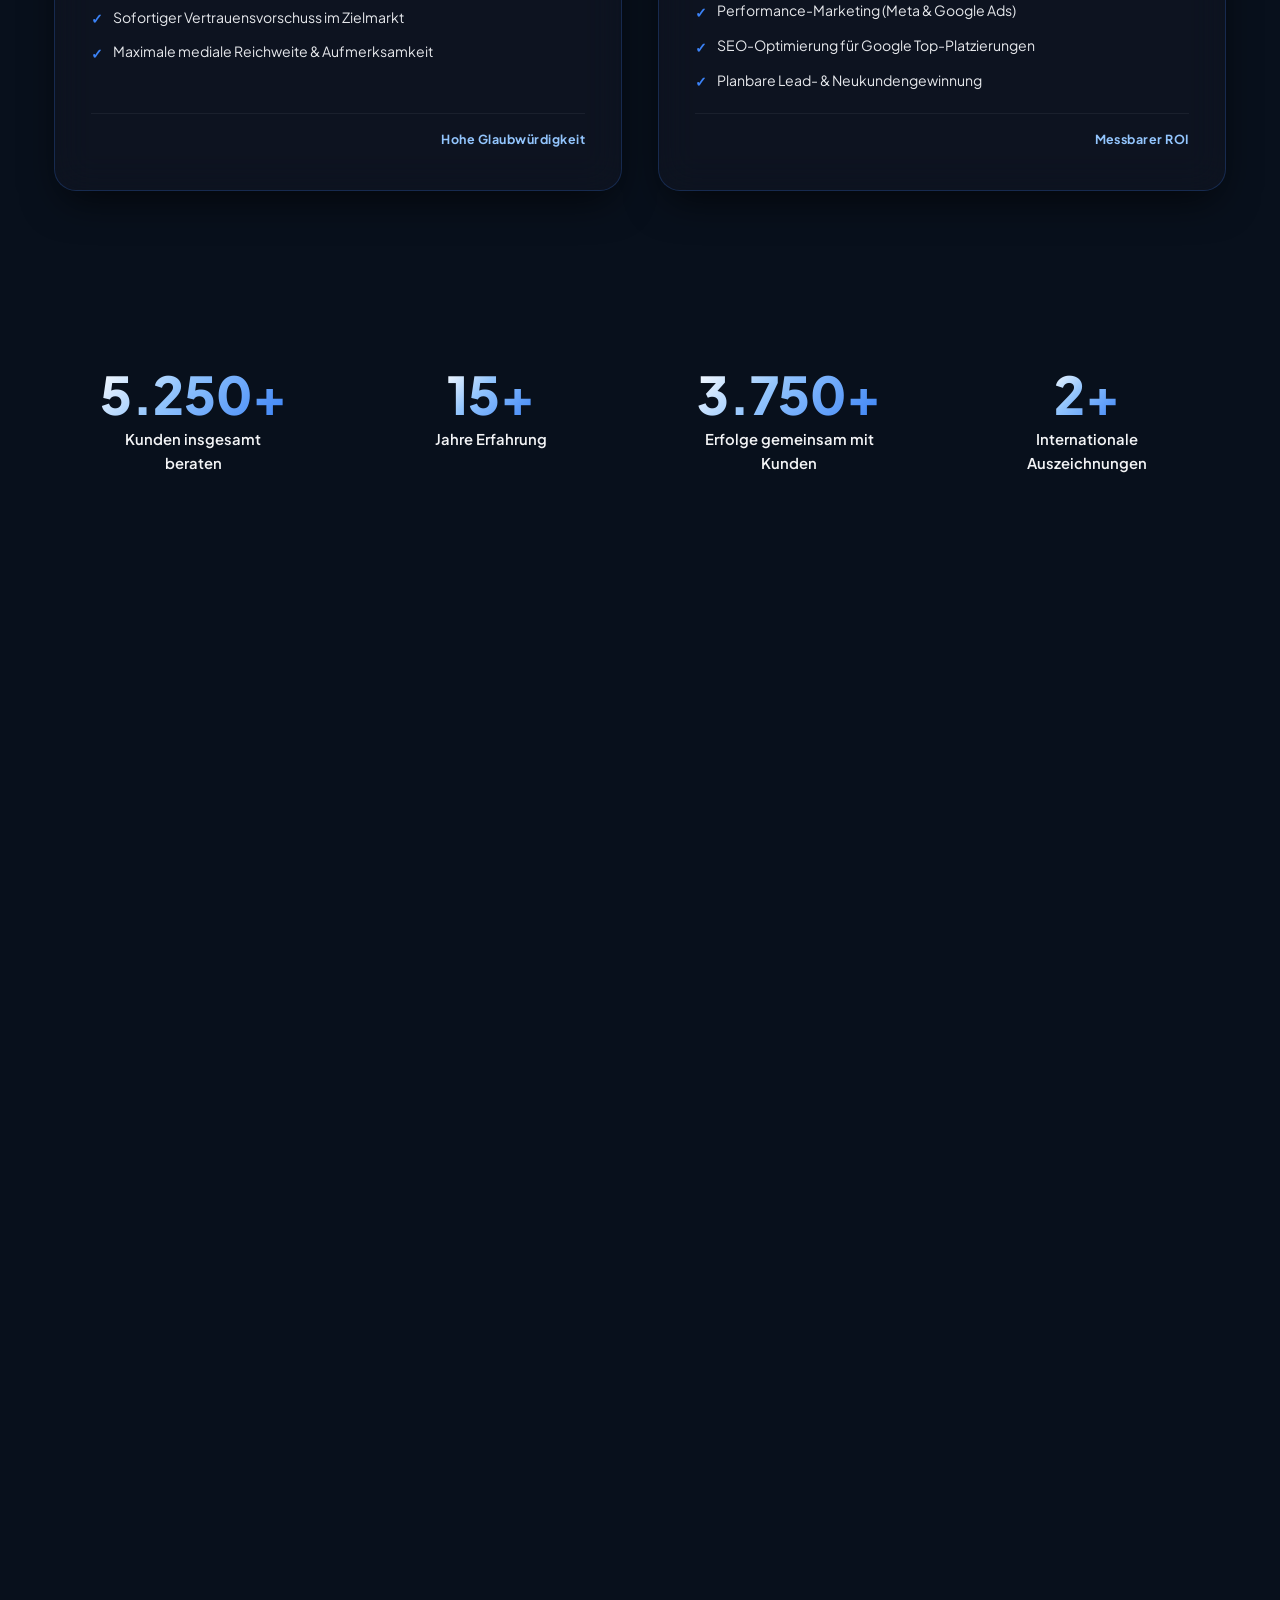
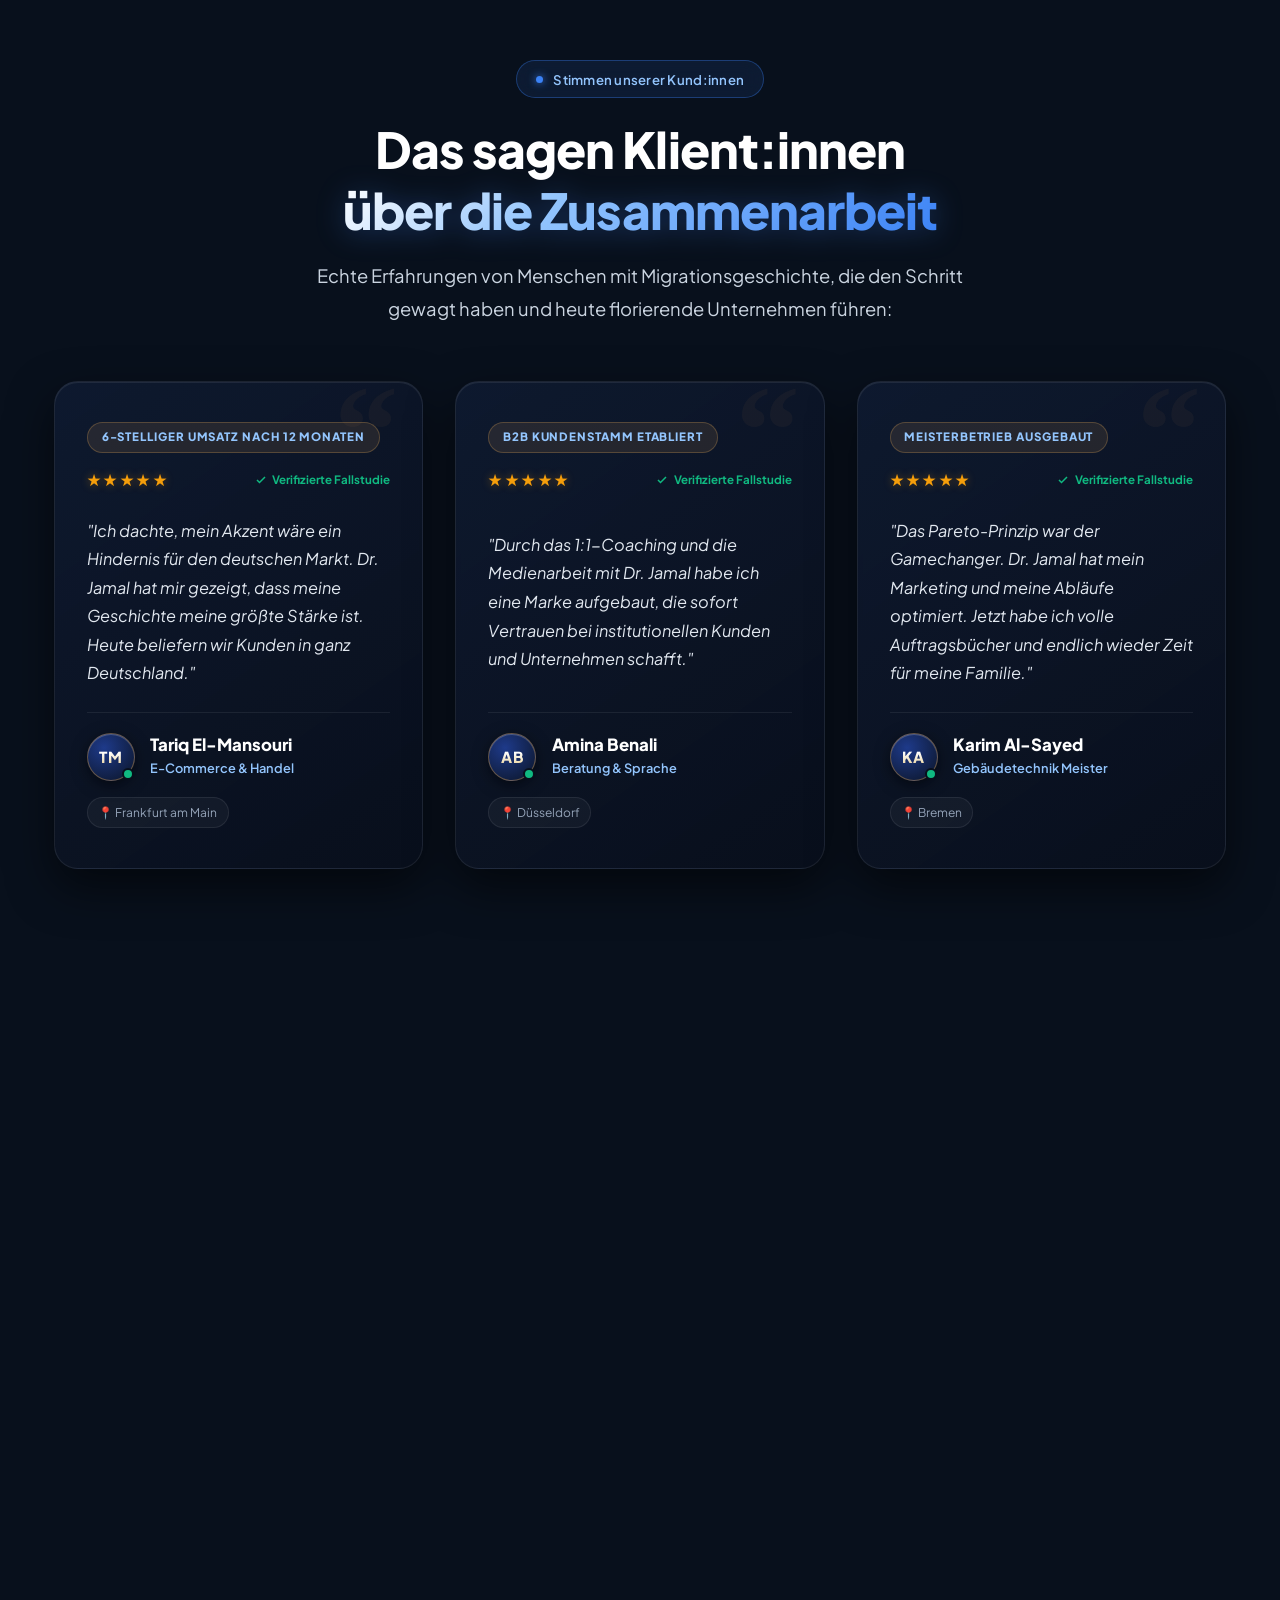
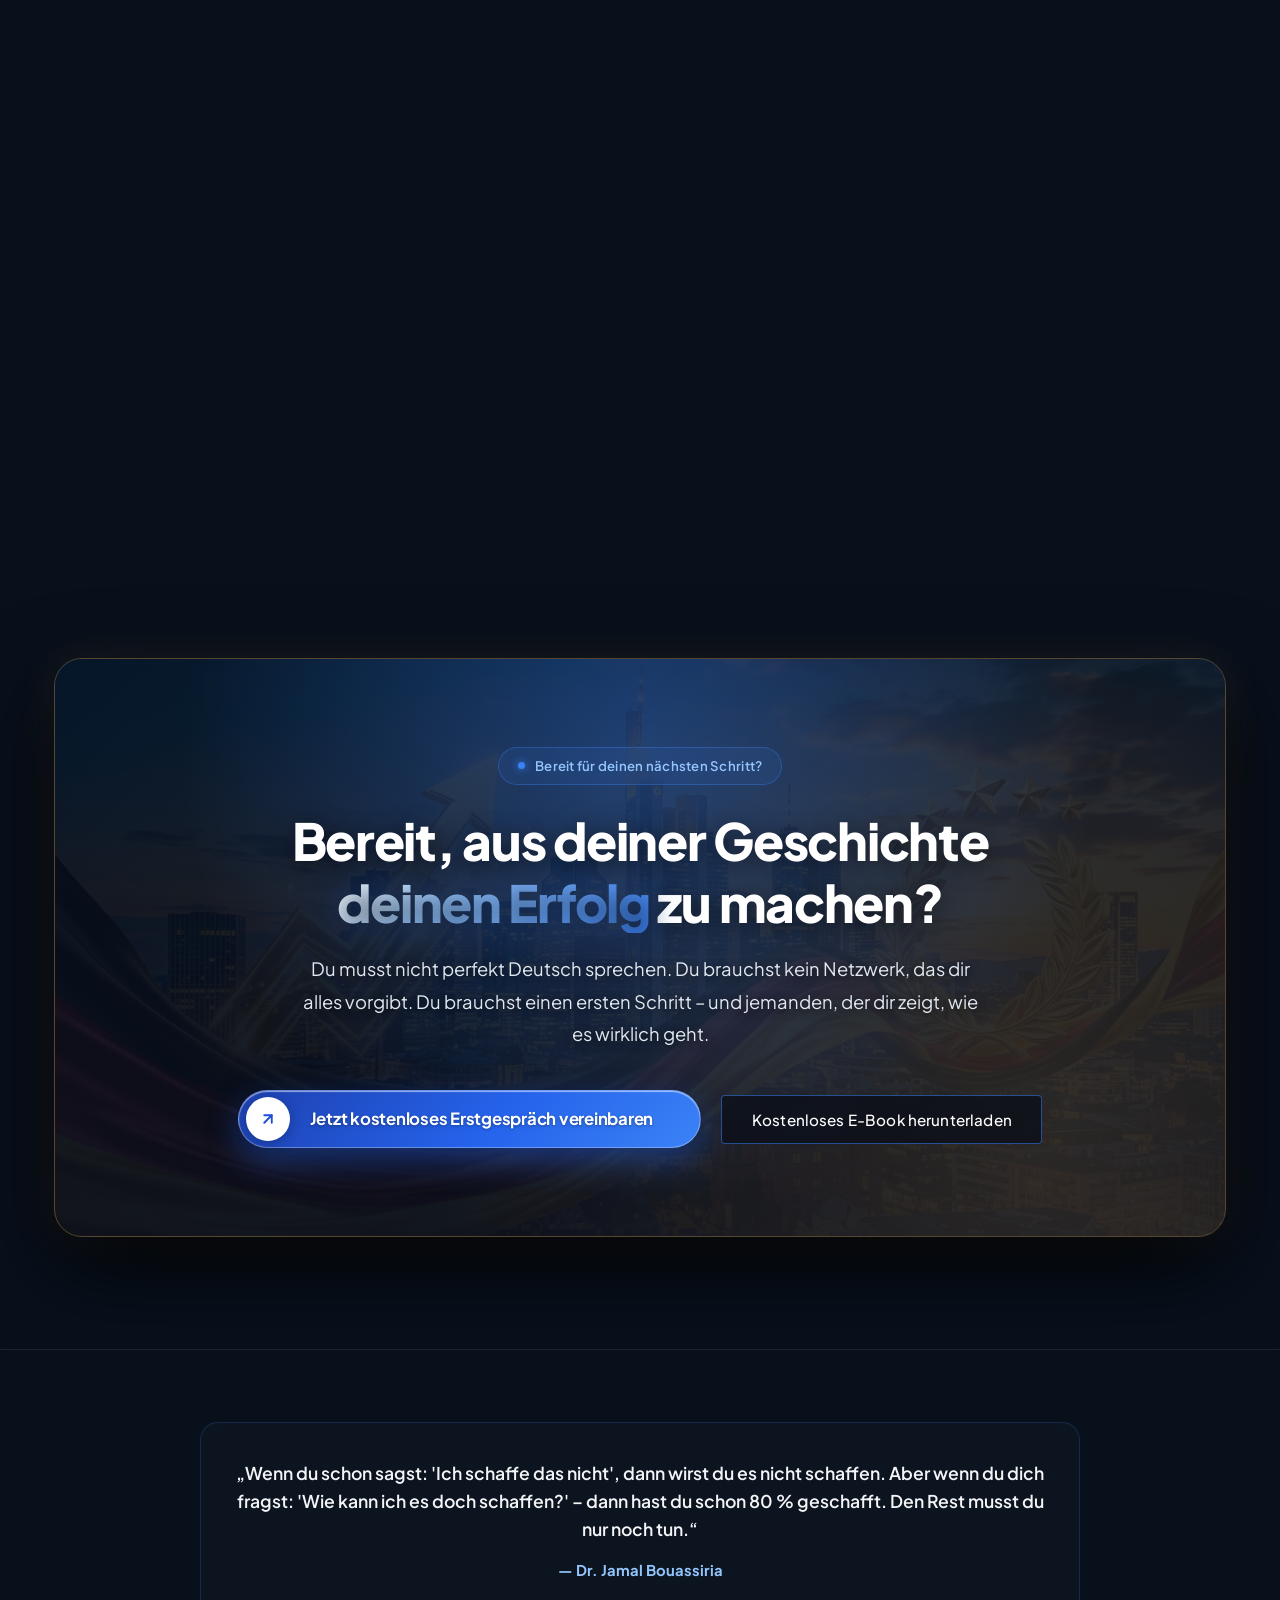
==== commit 07a55bad: "fix: clean sapphire blue client emblem favicon without text cutoff, Dr. prefix across datenschutz, r" ====
--- a/index.html
+++ b/index.html
@@ -49,14 +49,14 @@
   <meta name="twitter:image" content="https://coaching.jamalbouassiria.de/assets/images/dr_jamal_bouassiria.jpg">
 
   <!-- Favicon & Manifest (Client Official Logo) -->
-  <link rel="icon" type="image/png" sizes="32x32" href="assets/images/favicon-32x32.png">
-  <link rel="icon" type="image/png" sizes="16x16" href="assets/images/favicon-16x16.png">
-  <link rel="apple-touch-icon" sizes="180x180" href="assets/images/apple-touch-icon.png">
-  <link rel="shortcut icon" href="favicon.ico">
+  <link rel="icon" type="image/png" sizes="32x32" href="assets/images/favicon-32x32.png?v=blue_clean_v4">
+  <link rel="icon" type="image/png" sizes="16x16" href="assets/images/favicon-16x16.png?v=blue_clean_v4">
+  <link rel="apple-touch-icon" sizes="180x180" href="assets/images/apple-touch-icon.png?v=blue_clean_v4">
+  <link rel="shortcut icon" href="favicon.ico?v=blue_clean_v4">
   <link rel="manifest" href="site.webmanifest">
 
   <!-- Custom Stylesheet -->
-  <link rel="stylesheet" href="css/styles.css?v=perspective_blur_v34">
+  <link rel="stylesheet" href="css/styles.css?v=legal_mobile_v36">
 
   <!-- Comprehensive Schema.org Structured Data (JSON-LD) -->
   <script type="application/ld+json">
@@ -254,6 +254,12 @@
       <li><a href="#ablauf" data-i18n="mob_steps">In 3 Schritten</a></li>
       <li><a href="#stimmen" data-i18n="nav_stories">Erfolgsgeschichten</a></li>
       <li><a href="#faq" data-i18n="nav_faq">Häufige Fragen</a></li>
+      <li style="border-top:1px solid rgba(255,255,255,0.1); margin-top:0.5rem; padding-top:0.75rem;">
+        <a href="impressum.html" data-i18n="footer_impressum" style="font-size:1.05rem; color:#93c5fd; font-weight:600;">⚖️ Impressum</a>
+      </li>
+      <li>
+        <a href="datenschutz.html" data-i18n="footer_datenschutz" style="font-size:1.05rem; color:#93c5fd; font-weight:600;">🔒 Datenschutz</a>
+      </li>
     </ul>
     <div style="display:flex; flex-direction:column; gap:1rem; margin-top:2rem;">
       <button class="btn btn-gold btn-full open-booking-modal" data-i18n="mob_drawer_cta">
@@ -2114,6 +2120,8 @@
             <li><a href="#fachgebiete" data-i18n="mob_expertise">Fachgebiete</a></li>
             <li><a href="#ablauf" data-i18n="mob_steps">In 3 Schritten</a></li>
             <li><a href="#faq" data-i18n="nav_faq">Häufige Fragen</a></li>
+            <li style="margin-top:0.4rem;"><a href="impressum.html" data-i18n="footer_impressum" style="color:#93c5fd; font-weight:600;">⚖️ Impressum</a></li>
+            <li><a href="datenschutz.html" data-i18n="footer_datenschutz" style="color:#93c5fd; font-weight:600;">🔒 Datenschutz</a></li>
           </ul>
         </div>
 
@@ -2124,11 +2132,6 @@
             <li>
               <a href="https://afripamediaservice.de/" target="_blank" rel="noopener noreferrer">
                 afripamediaservice.de ↗
-              </a>
-            </li>
-            <li>
-              <a href="https://www.grafikausdenker.de/" target="_blank" rel="noopener noreferrer">
-                grafikausdenker.de ↗
               </a>
             </li>
             <li>
@@ -2158,6 +2161,7 @@
         </div>
         <div class="footer-legal-links">
           <a href="impressum.html" data-i18n="footer_impressum">Impressum</a>
+          <span class="footer-legal-sep" aria-hidden="true">•</span>
           <a href="datenschutz.html" data-i18n="footer_datenschutz">Datenschutz</a>
         </div>
       </div>
@@ -2176,15 +2180,22 @@
        STICKY MOBILE CONVERSION BAR
        ======================================================================== -->
   <div class="mobile-sticky-bar">
-    <a href="tel:+4917683092158" class="sticky-phone-icon" title="Anrufen">
-      <svg width="20" height="20" viewBox="0 0 24 24" fill="none" stroke="currentColor" stroke-width="2">
-        <path
-          d="M22 16.92v3a2 2 0 0 1-2.18 2 19.79 19.79 0 0 1-8.63-3.07 19.5 19.5 0 0 1-6-6 19.79 19.79 0 0 1-3.07-8.67A2 2 0 0 1 4.11 2h3a2 2 0 0 1 2 1.72 12.84 12.84 0 0 0 .7 2.81 2 2 0 0 1-.45 2.11L8.09 9.91a16 16 0 0 0 6 6l1.27-1.27a2 2 0 0 1 2.11-.45 12.84 12.84 0 0 0 2.81.7A2 2 0 0 1 22 16.92z" />
-      </svg>
-    </a>
-    <button class="btn btn-gold btn-sm open-booking-modal" style="flex:1;">
-      <span data-i18n="mob_sticky_cta">Erstgespräch sichern</span>
-    </button>
+    <div class="mobile-sticky-row">
+      <a href="tel:+4917683092158" class="sticky-phone-icon" title="Anrufen">
+        <svg width="20" height="20" viewBox="0 0 24 24" fill="none" stroke="currentColor" stroke-width="2">
+          <path
+            d="M22 16.92v3a2 2 0 0 1-2.18 2 19.79 19.79 0 0 1-8.63-3.07 19.5 19.5 0 0 1-6-6 19.79 19.79 0 0 1-3.07-8.67A2 2 0 0 1 4.11 2h3a2 2 0 0 1 2 1.72 12.84 12.84 0 0 0 .7 2.81 2 2 0 0 1-.45 2.11L8.09 9.91a16 16 0 0 0 6 6l1.27-1.27a2 2 0 0 1 2.11-.45 12.84 12.84 0 0 0 2.81.7A2 2 0 0 1 22 16.92z" />
+        </svg>
+      </a>
+      <button class="btn btn-gold btn-sm open-booking-modal" style="flex:1;">
+        <span data-i18n="mob_sticky_cta">Erstgespräch sichern</span>
+      </button>
+    </div>
+    <div class="mobile-sticky-legal-bar">
+      <a href="impressum.html" data-i18n="footer_impressum">Impressum</a>
+      <span aria-hidden="true" style="opacity:0.4;">•</span>
+      <a href="datenschutz.html" data-i18n="footer_datenschutz">Datenschutz</a>
+    </div>
   </div>
 
   <!-- ========================================================================
@@ -2659,7 +2670,7 @@
   </div>
 
   <!-- Main JavaScript Logic -->
-  <script src="js/main.js?v=faq_header_v8"></script>
+  <script src="js/main.js?v=legal_mobile_v36"></script>
 </body>
 
 </html>
--- a/css/styles.css
+++ b/css/styles.css
@@ -4989,6 +4989,12 @@
   padding: 4.5rem 0 2.5rem;
 }
 
+@media (max-width: 768px) {
+  .site-footer {
+    padding-bottom: calc(9.5rem + env(safe-area-inset-bottom, 24px)) !important;
+  }
+}
+
 .footer-quote-box {
   margin-bottom: 3.5rem;
   padding: 2.25rem 2rem;
@@ -5095,10 +5101,10 @@
   flex-direction: column;
   align-items: center;
   justify-content: space-between;
-  gap: 1.15rem;
+  gap: 1.25rem;
   padding-top: 2rem;
-  border-top: 1px solid rgba(255, 255, 255, 0.05);
-  font-size: 0.825rem;
+  border-top: 1px solid rgba(255, 255, 255, 0.06);
+  font-size: 0.85rem;
   color: var(--text-subtle);
 }
 
@@ -5109,12 +5115,63 @@
 }
 
 .footer-legal-links {
-  display: flex;
+  display: inline-flex;
   gap: 1.5rem;
-}
-
-.footer-legal-links a:hover {
-  color: var(--gold-light);
+  align-items: center;
+  justify-content: center;
+}
+
+.footer-legal-links a {
+  color: #93c5fd;
+  text-decoration: underline;
+  text-underline-offset: 4px;
+  font-weight: 600;
+  font-size: 0.95rem;
+  transition: color 0.2s ease;
+}
+
+.footer-legal-links a:hover,
+.footer-legal-links a:active {
+  color: #ffffff;
+}
+
+.footer-legal-sep {
+  color: rgba(255, 255, 255, 0.3);
+  font-size: 0.8rem;
+}
+
+@media (max-width: 768px) {
+  .footer-bottom {
+    flex-direction: column-reverse !important;
+    gap: 1.5rem !important;
+    padding-top: 2rem !important;
+    text-align: center !important;
+  }
+
+  .footer-legal-links {
+    display: inline-flex !important;
+    gap: 1.5rem !important;
+    align-items: center !important;
+    justify-content: center !important;
+    padding: 0.85rem 2rem !important;
+    background: rgba(16, 26, 46, 0.85) !important;
+    border: 1px solid rgba(96, 165, 250, 0.35) !important;
+    border-radius: 9999px !important;
+    box-shadow: 0 6px 24px rgba(0, 0, 0, 0.5), 0 0 20px rgba(59, 130, 246, 0.2) !important;
+    backdrop-filter: blur(12px) !important;
+    -webkit-backdrop-filter: blur(12px) !important;
+    margin-bottom: 0.5rem !important;
+  }
+
+  .footer-legal-links a {
+    font-size: 1rem !important;
+    font-weight: 700 !important;
+    color: #93c5fd !important;
+    padding: 0.4rem 0.6rem !important;
+    min-height: 44px !important;
+    display: inline-flex !important;
+    align-items: center !important;
+  }
 }
 
 /* ==========================================================================
@@ -5501,21 +5558,54 @@
 /* Sticky Mobile Bottom Bar */
 .mobile-sticky-bar {
   display: flex;
+  flex-direction: column;
   position: fixed;
   bottom: 0;
   left: 0;
   right: 0;
-  background: rgba(10, 10, 14, 0.96);
+  background: rgba(10, 10, 14, 0.97);
   backdrop-filter: blur(16px);
   -webkit-backdrop-filter: blur(16px);
-  border-top: 1px solid rgba(59, 130, 246, 0.25);
-  padding: 0.75rem 1.25rem;
-  padding-bottom: calc(0.75rem + env(safe-area-inset-bottom, 0px));
+  border-top: 1px solid rgba(59, 130, 246, 0.28);
+  padding: 0.65rem 1.25rem 0.45rem;
+  padding-bottom: calc(0.45rem + env(safe-area-inset-bottom, 0px));
   z-index: 950;
+  gap: 0.35rem;
+  box-shadow: 0 -10px 30px rgba(0, 0, 0, 0.6);
+  transition: transform 0.35s cubic-bezier(0.16, 1, 0.3, 1), opacity 0.3s ease;
+}
+
+.mobile-sticky-row {
+  display: flex;
   align-items: center;
   justify-content: space-between;
-  gap: 1rem;
-  transition: transform 0.35s cubic-bezier(0.16, 1, 0.3, 1), opacity 0.3s ease;
+  gap: 0.85rem;
+  width: 100%;
+}
+
+.mobile-sticky-legal-bar {
+  display: flex;
+  align-items: center;
+  justify-content: center;
+  gap: 1.25rem;
+  font-size: 0.75rem;
+  color: #94a3b8;
+  padding-top: 0.15rem;
+  letter-spacing: 0.02em;
+}
+
+.mobile-sticky-legal-bar a {
+  color: #93c5fd;
+  text-decoration: underline;
+  text-underline-offset: 3px;
+  font-weight: 500;
+  padding: 0.2rem 0.5rem;
+  transition: color 0.2s ease;
+}
+
+.mobile-sticky-legal-bar a:hover,
+.mobile-sticky-legal-bar a:active {
+  color: #ffffff;
 }
 
 .mobile-sticky-bar.footer-in-view {
@@ -6053,54 +6143,8 @@
 
   /* Mobile Sticky Conversion Bar */
   .mobile-sticky-bar {
-    padding: 0.65rem 1rem;
-    padding-bottom: calc(0.65rem + env(safe-area-inset-bottom, 0px));
-    gap: 0.75rem;
-  }
-
-  /* Footer Mobile Clearance & Prominent Legal Links */
-  .site-footer {
-    padding-bottom: calc(7.5rem + env(safe-area-inset-bottom, 24px)) !important;
-  }
-
-  .footer-bottom {
-    flex-direction: column-reverse !important;
-    gap: 1.5rem !important;
-    align-items: center !important;
-    text-align: center !important;
-    padding-top: 1.75rem !important;
-    padding-bottom: 0.75rem !important;
-  }
-
-  .footer-legal-links {
-    display: inline-flex !important;
-    gap: 2rem !important;
-    align-items: center !important;
-    justify-content: center !important;
-    padding: 0.75rem 2rem !important;
-    background: rgba(16, 26, 46, 0.7) !important;
-    border: 1px solid rgba(59, 130, 246, 0.3) !important;
-    border-radius: 9999px !important;
-    backdrop-filter: blur(12px) !important;
-    -webkit-backdrop-filter: blur(12px) !important;
-    box-shadow: 0 4px 20px rgba(0, 0, 0, 0.4) !important;
-  }
-
-  .footer-legal-links a {
-    font-size: 0.95rem !important;
-    font-weight: 600 !important;
-    color: #93c5fd !important;
-    text-decoration: underline !important;
-    text-underline-offset: 4px !important;
-    padding: 0.4rem 0.75rem !important;
-    min-height: 44px !important;
-    display: inline-flex !important;
-    align-items: center !important;
-  }
-
-  .footer-legal-links a:hover,
-  .footer-legal-links a:active {
-    color: #ffffff !important;
+    padding: 0.6rem 1rem 0.4rem;
+    padding-bottom: calc(0.45rem + env(safe-area-inset-bottom, 0px));
   }
 }
 
